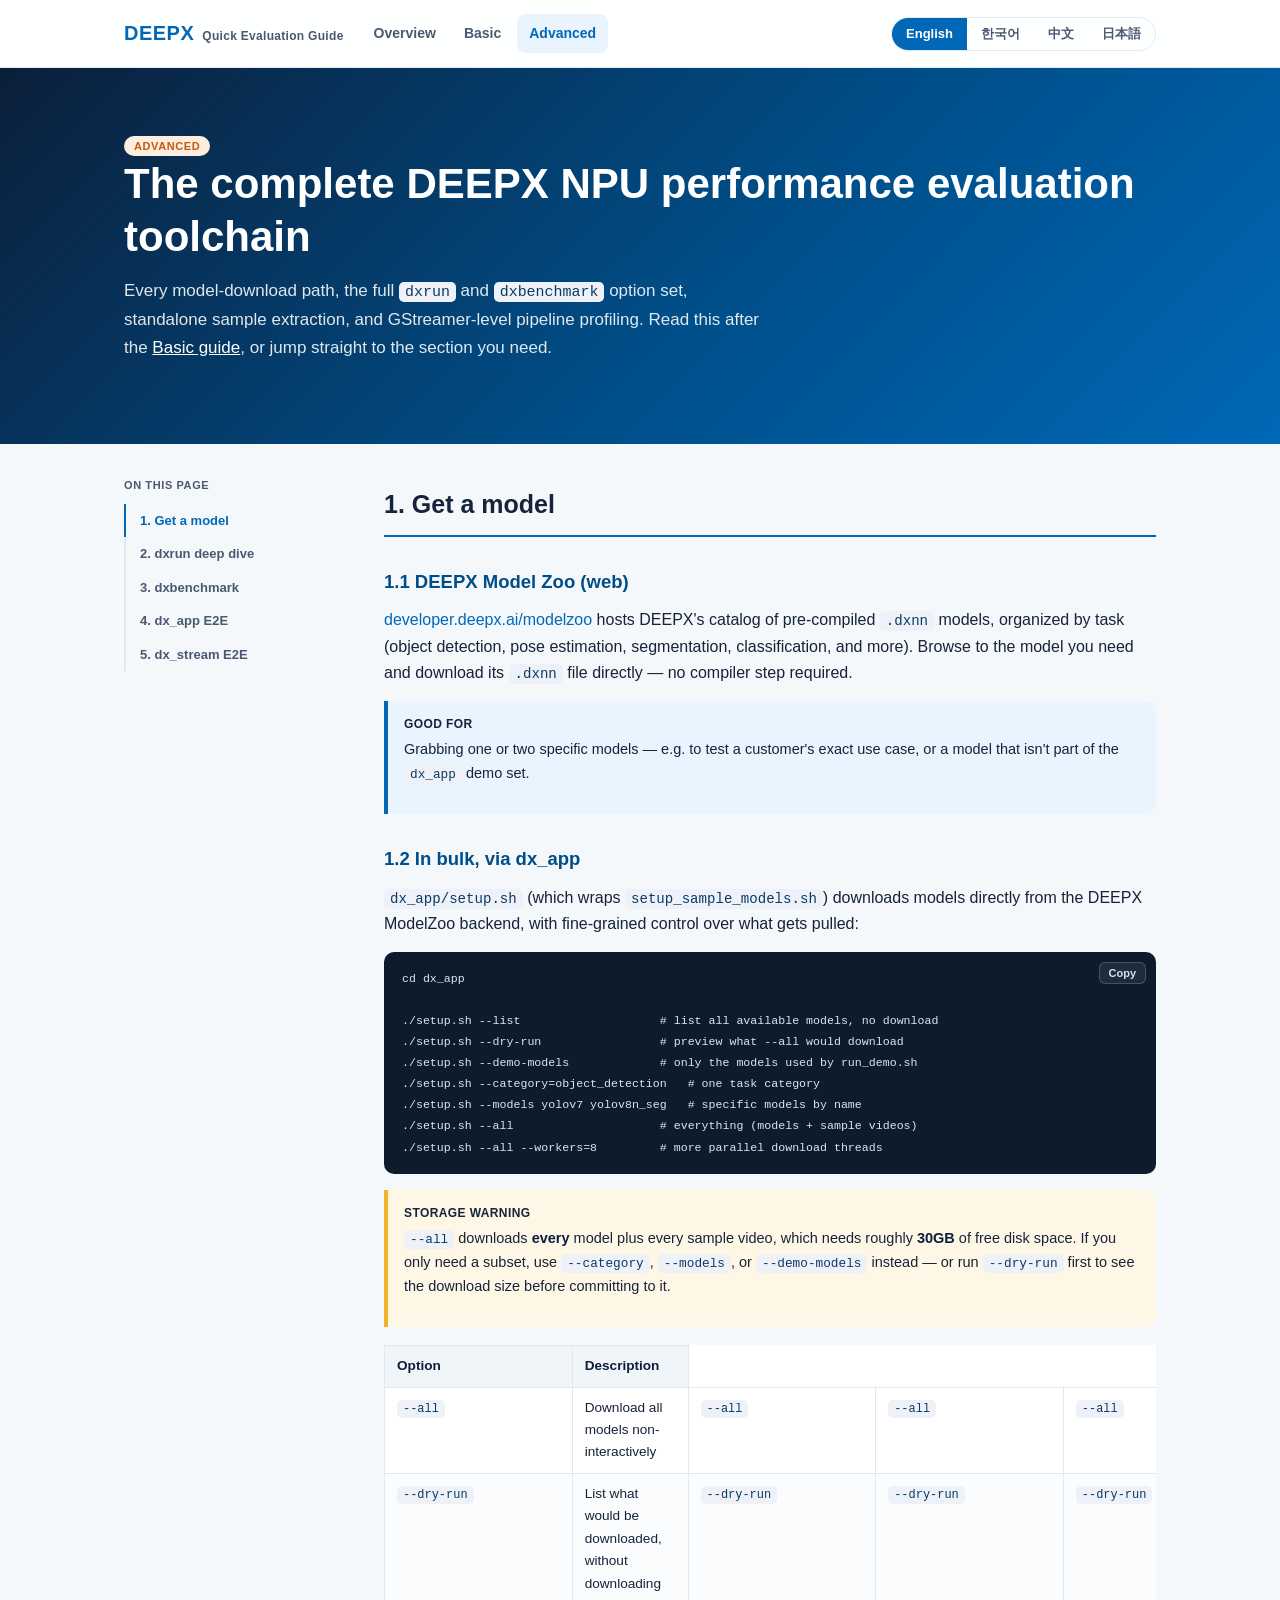
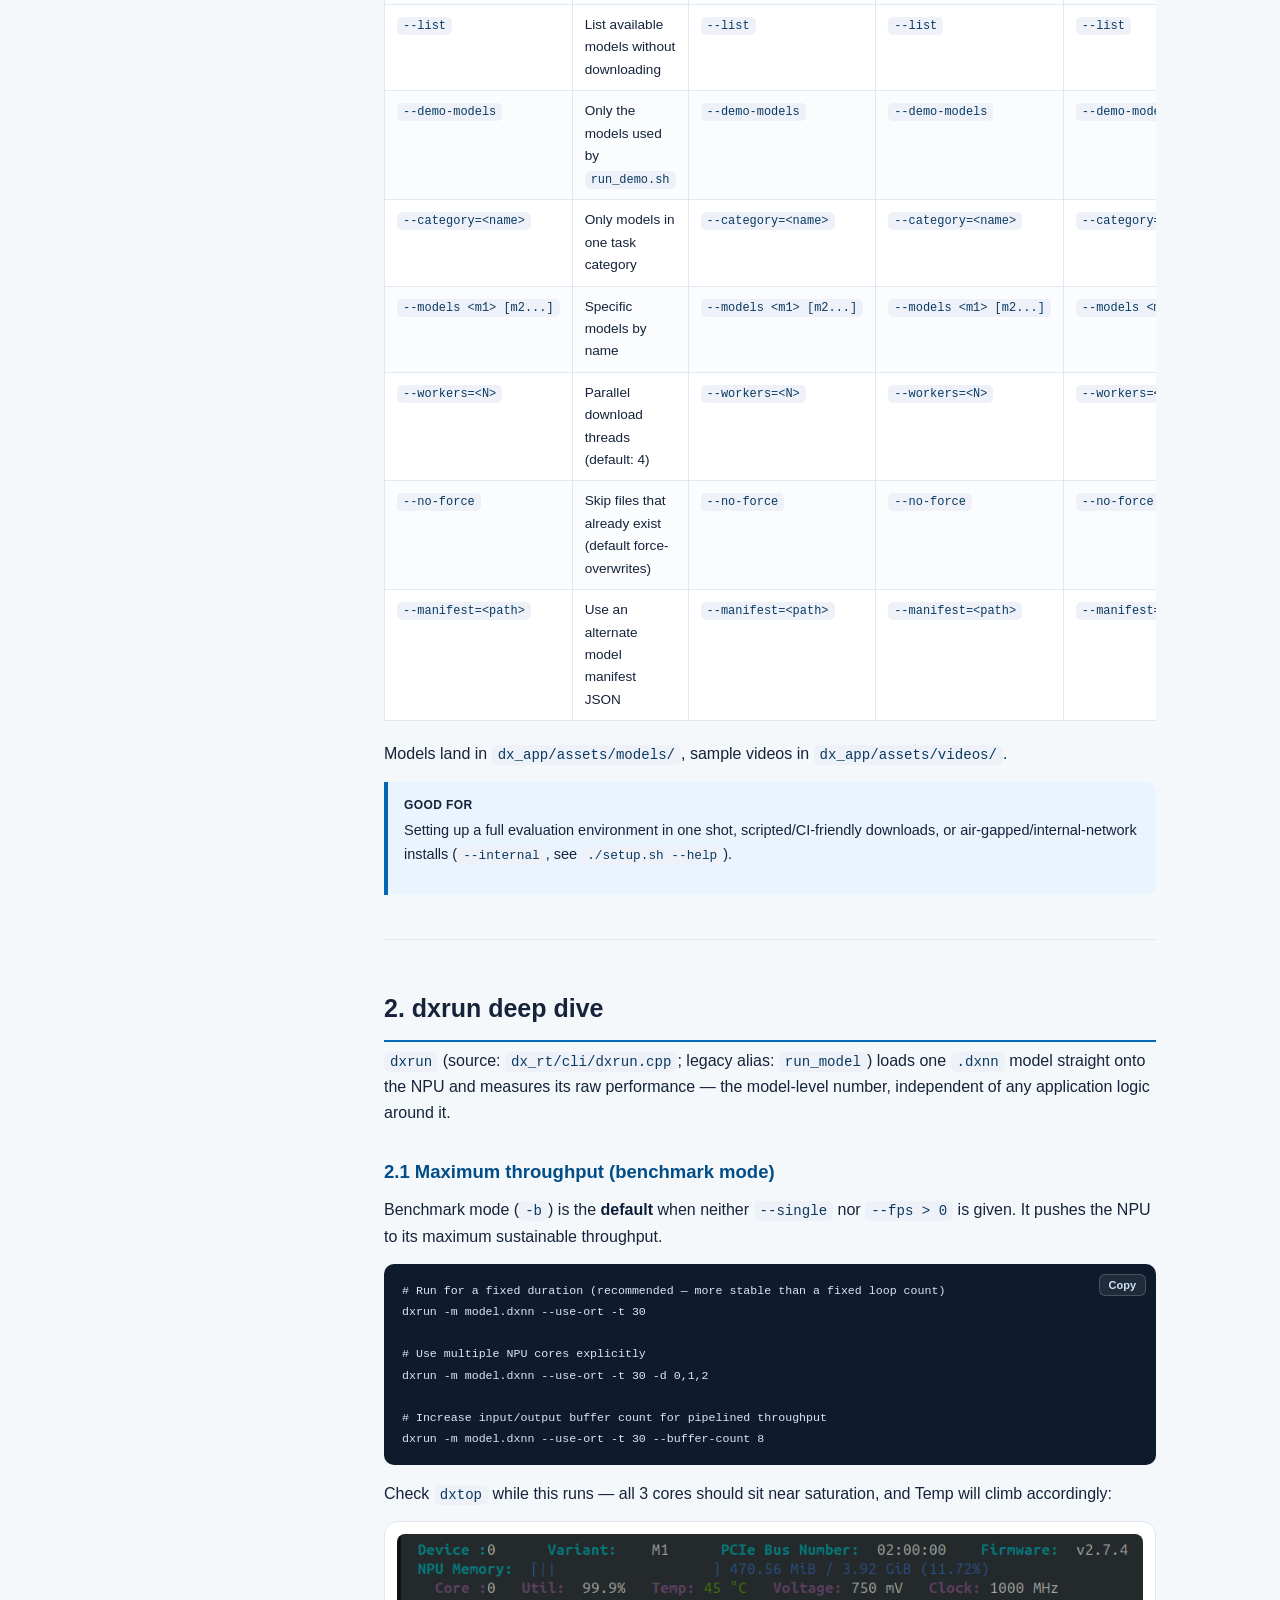
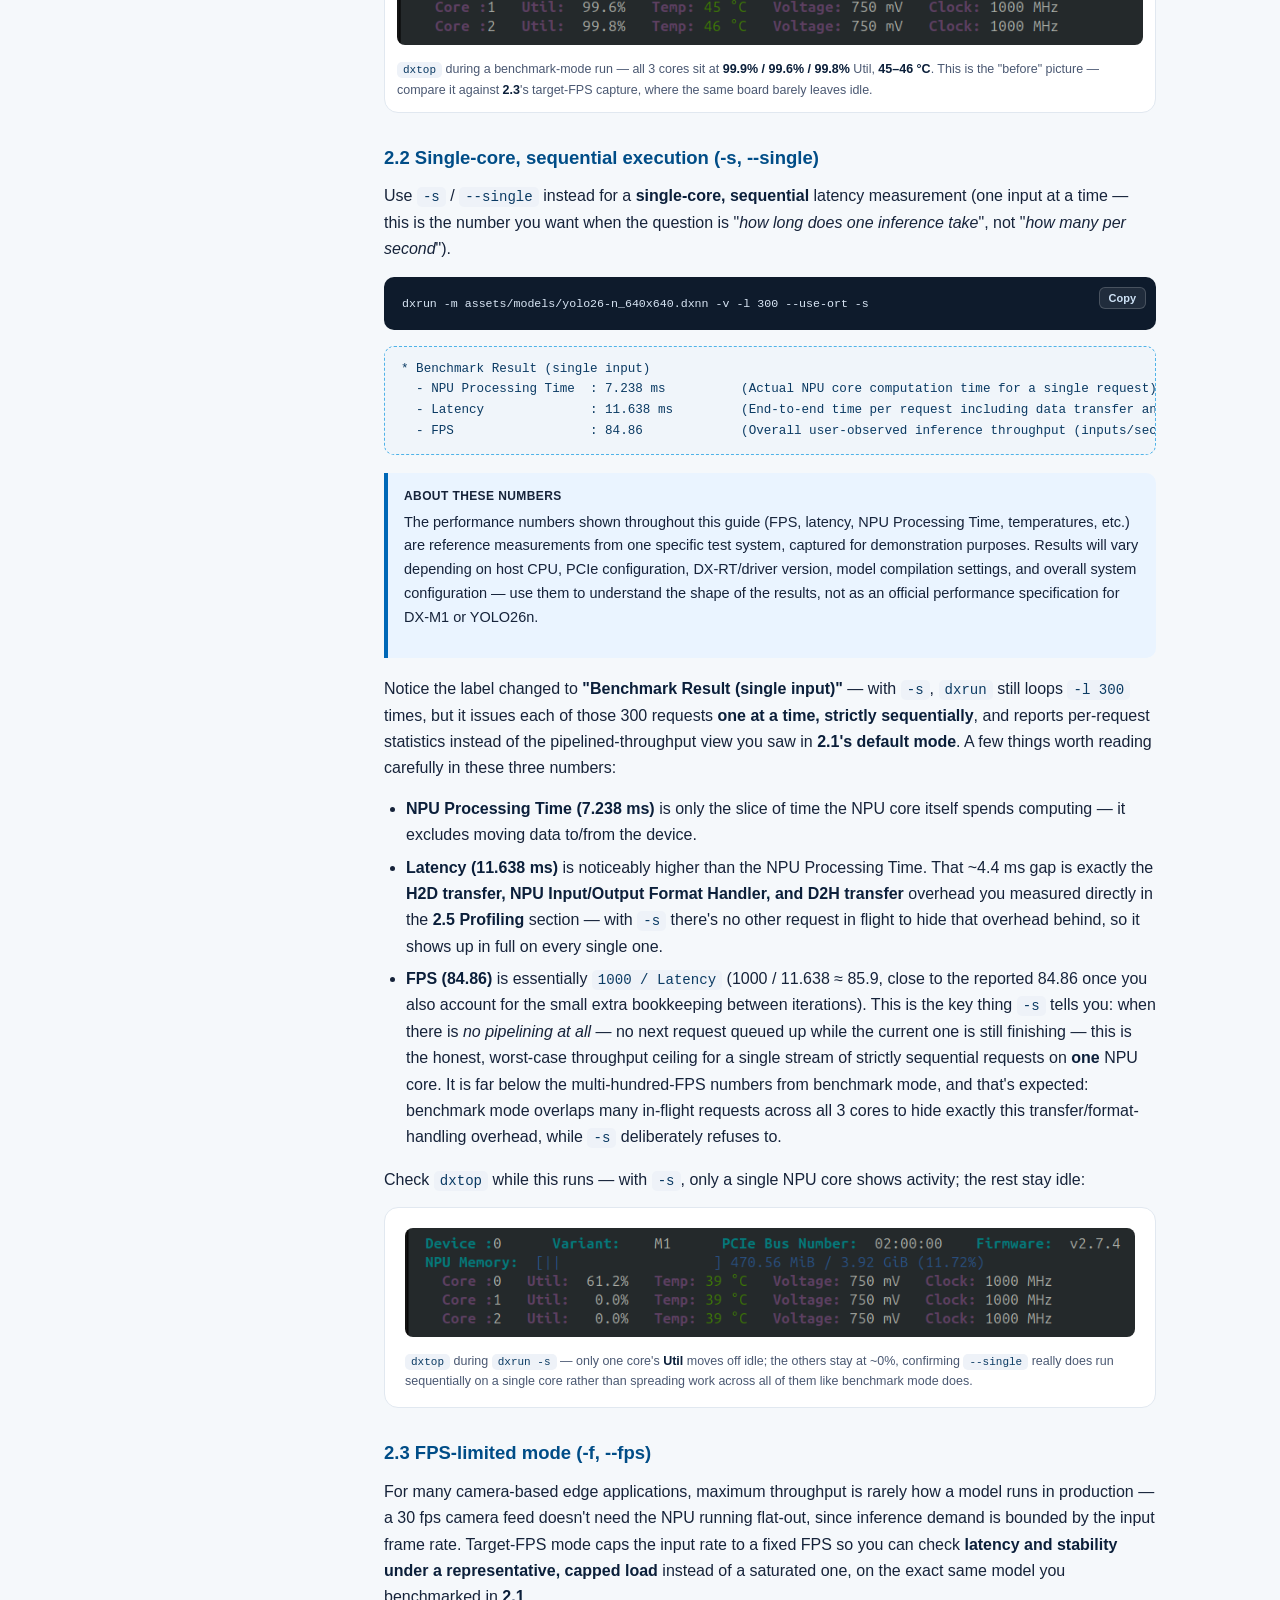
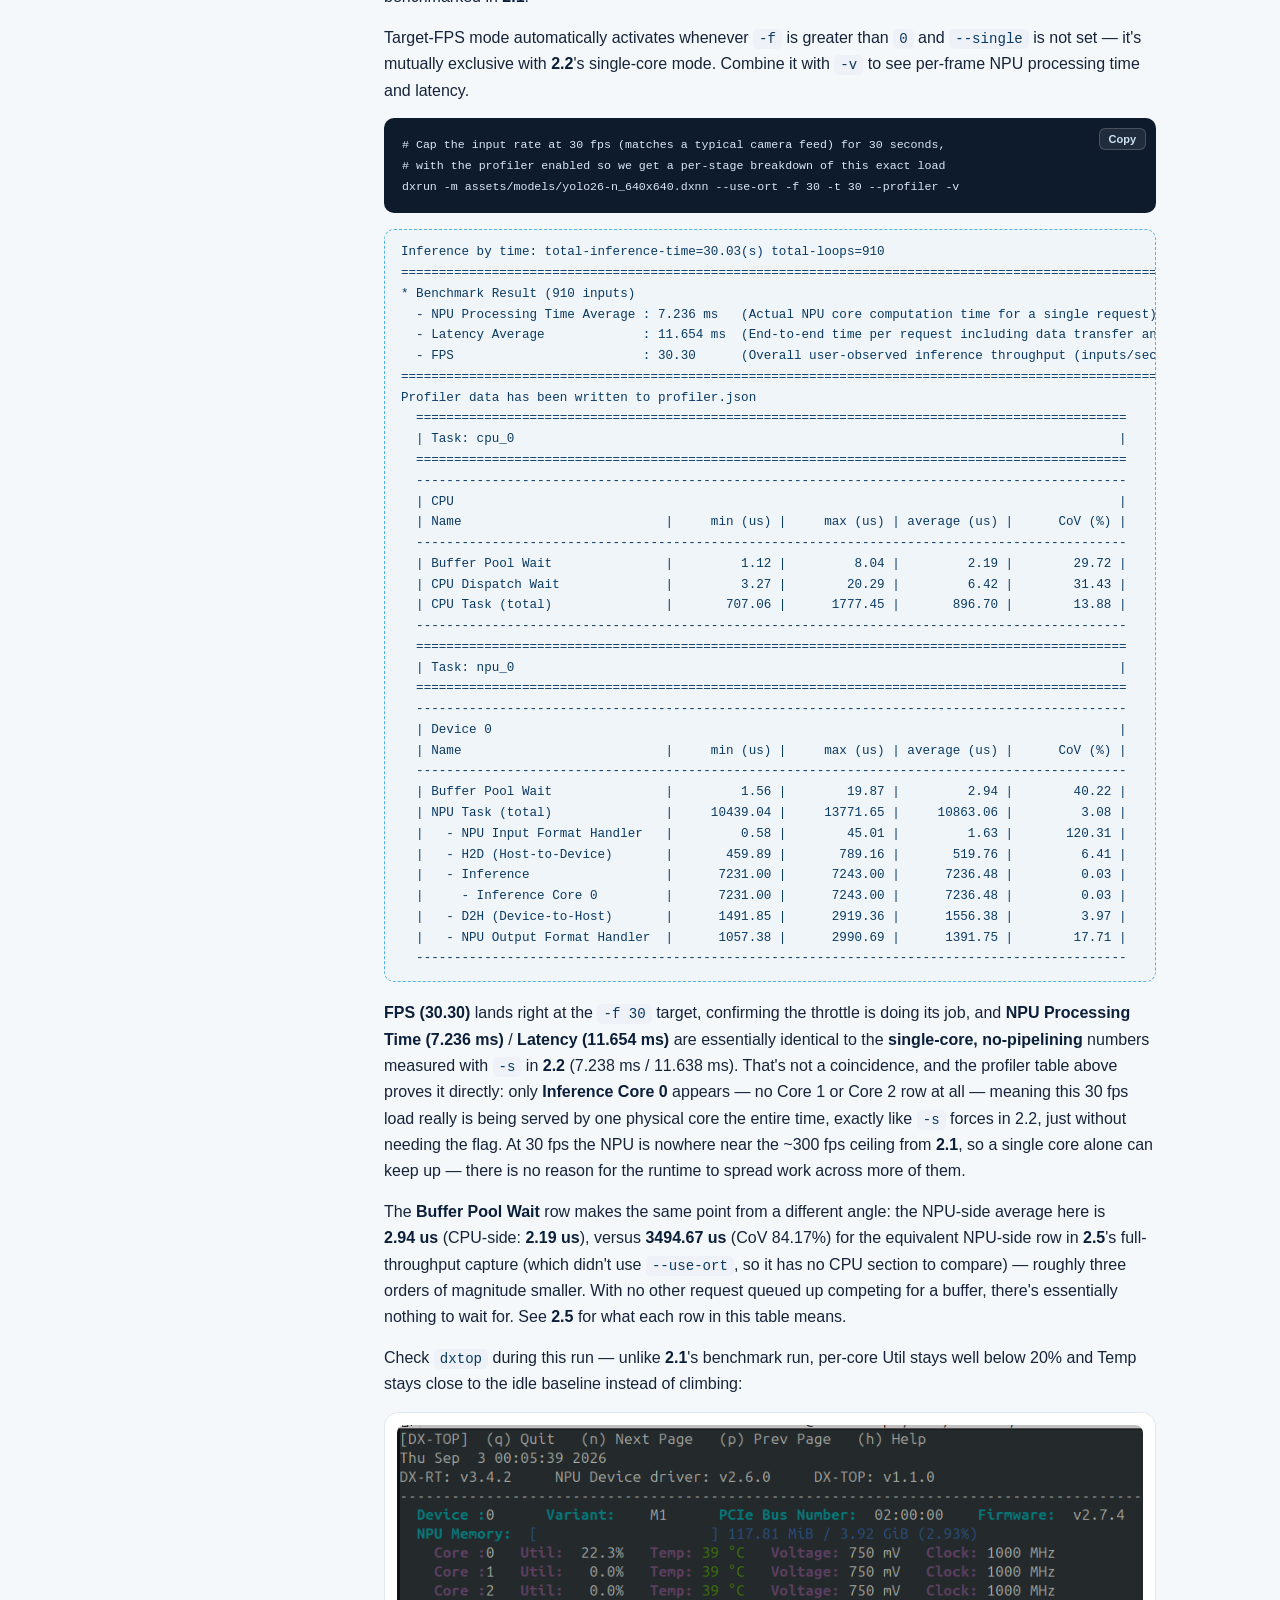
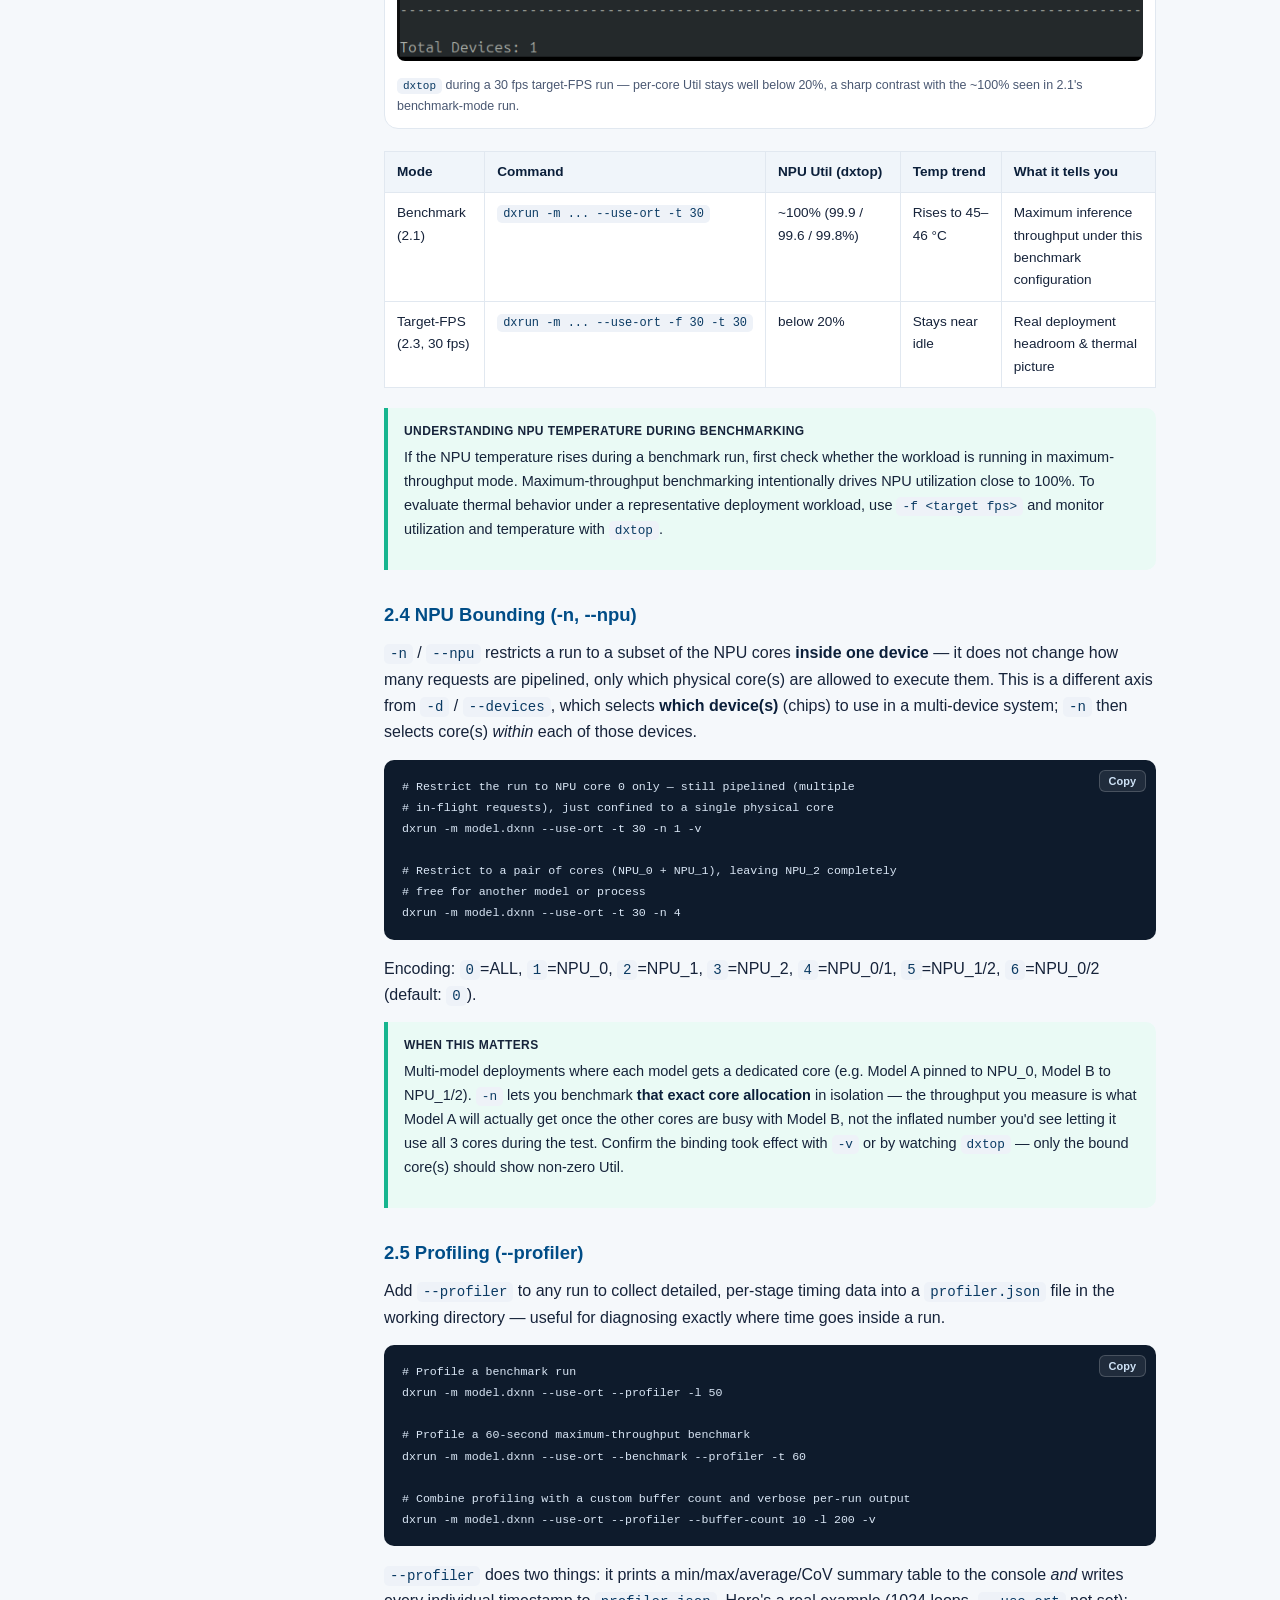
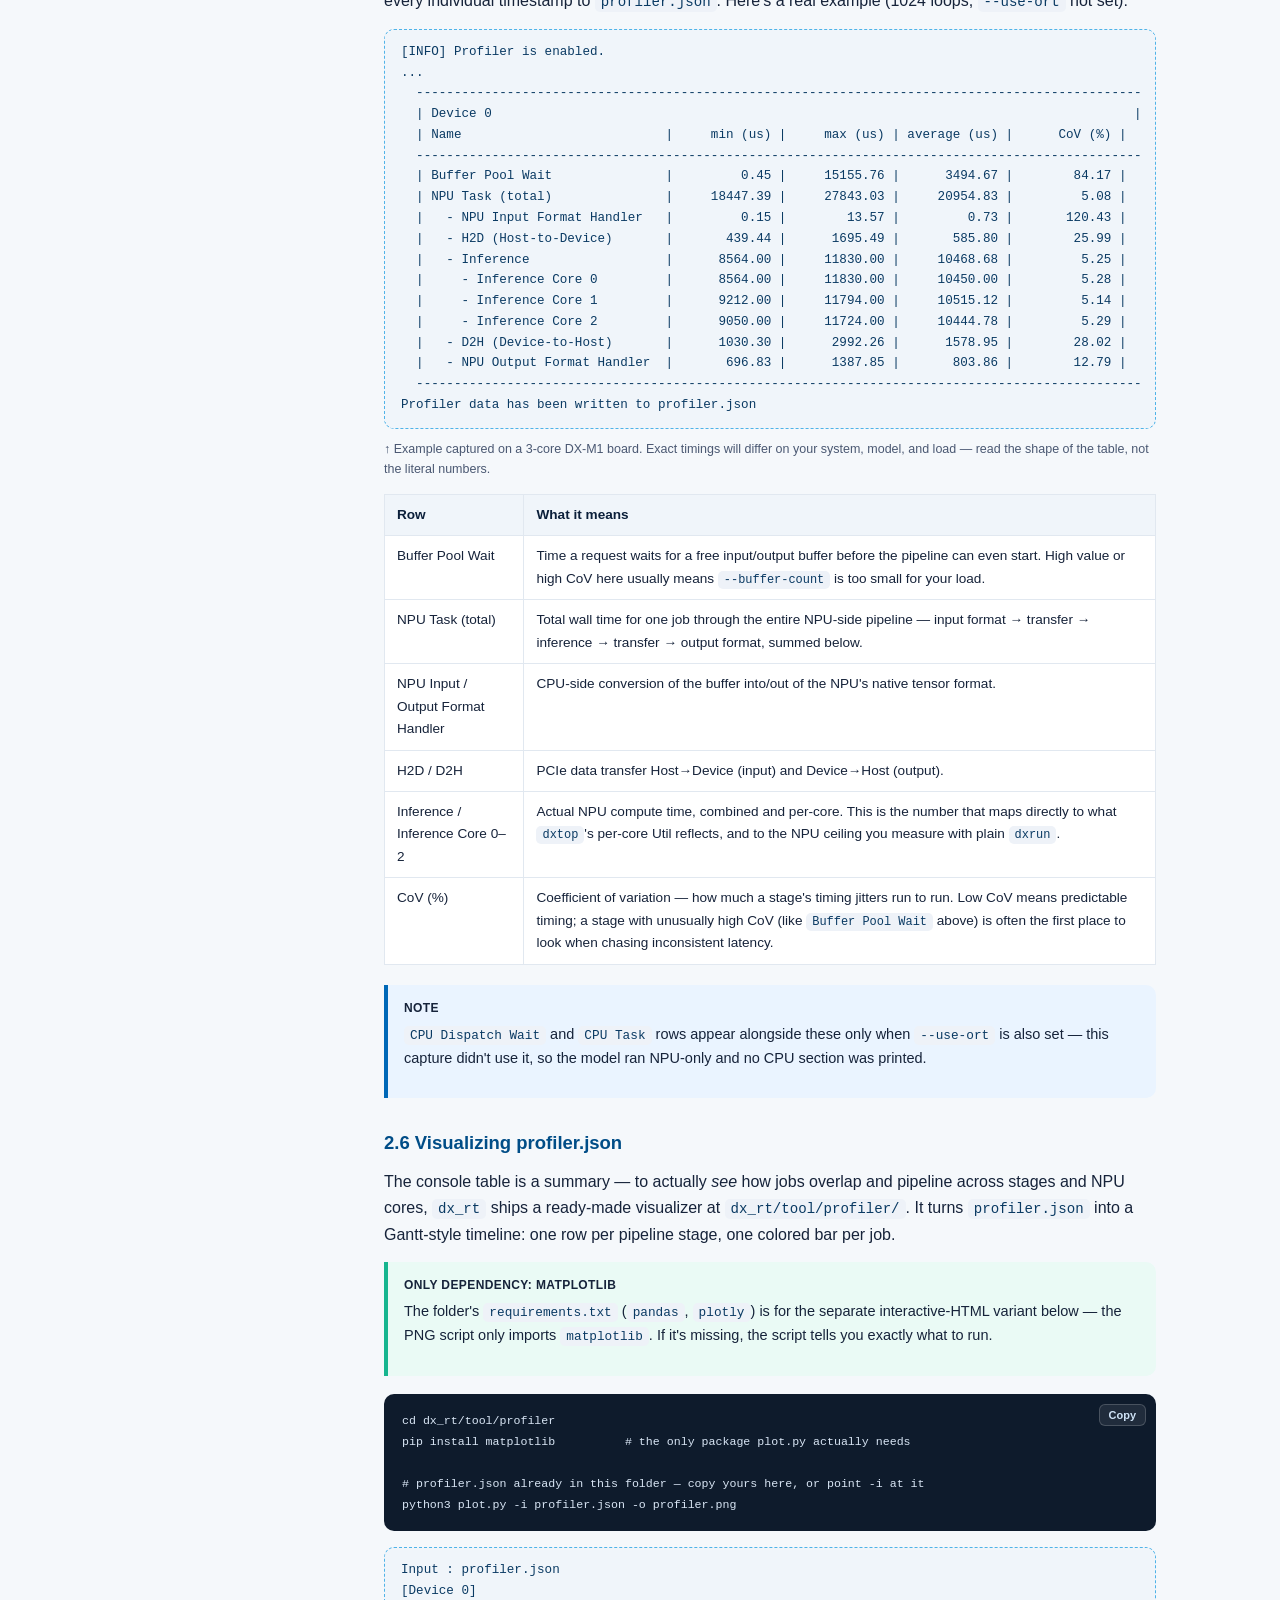
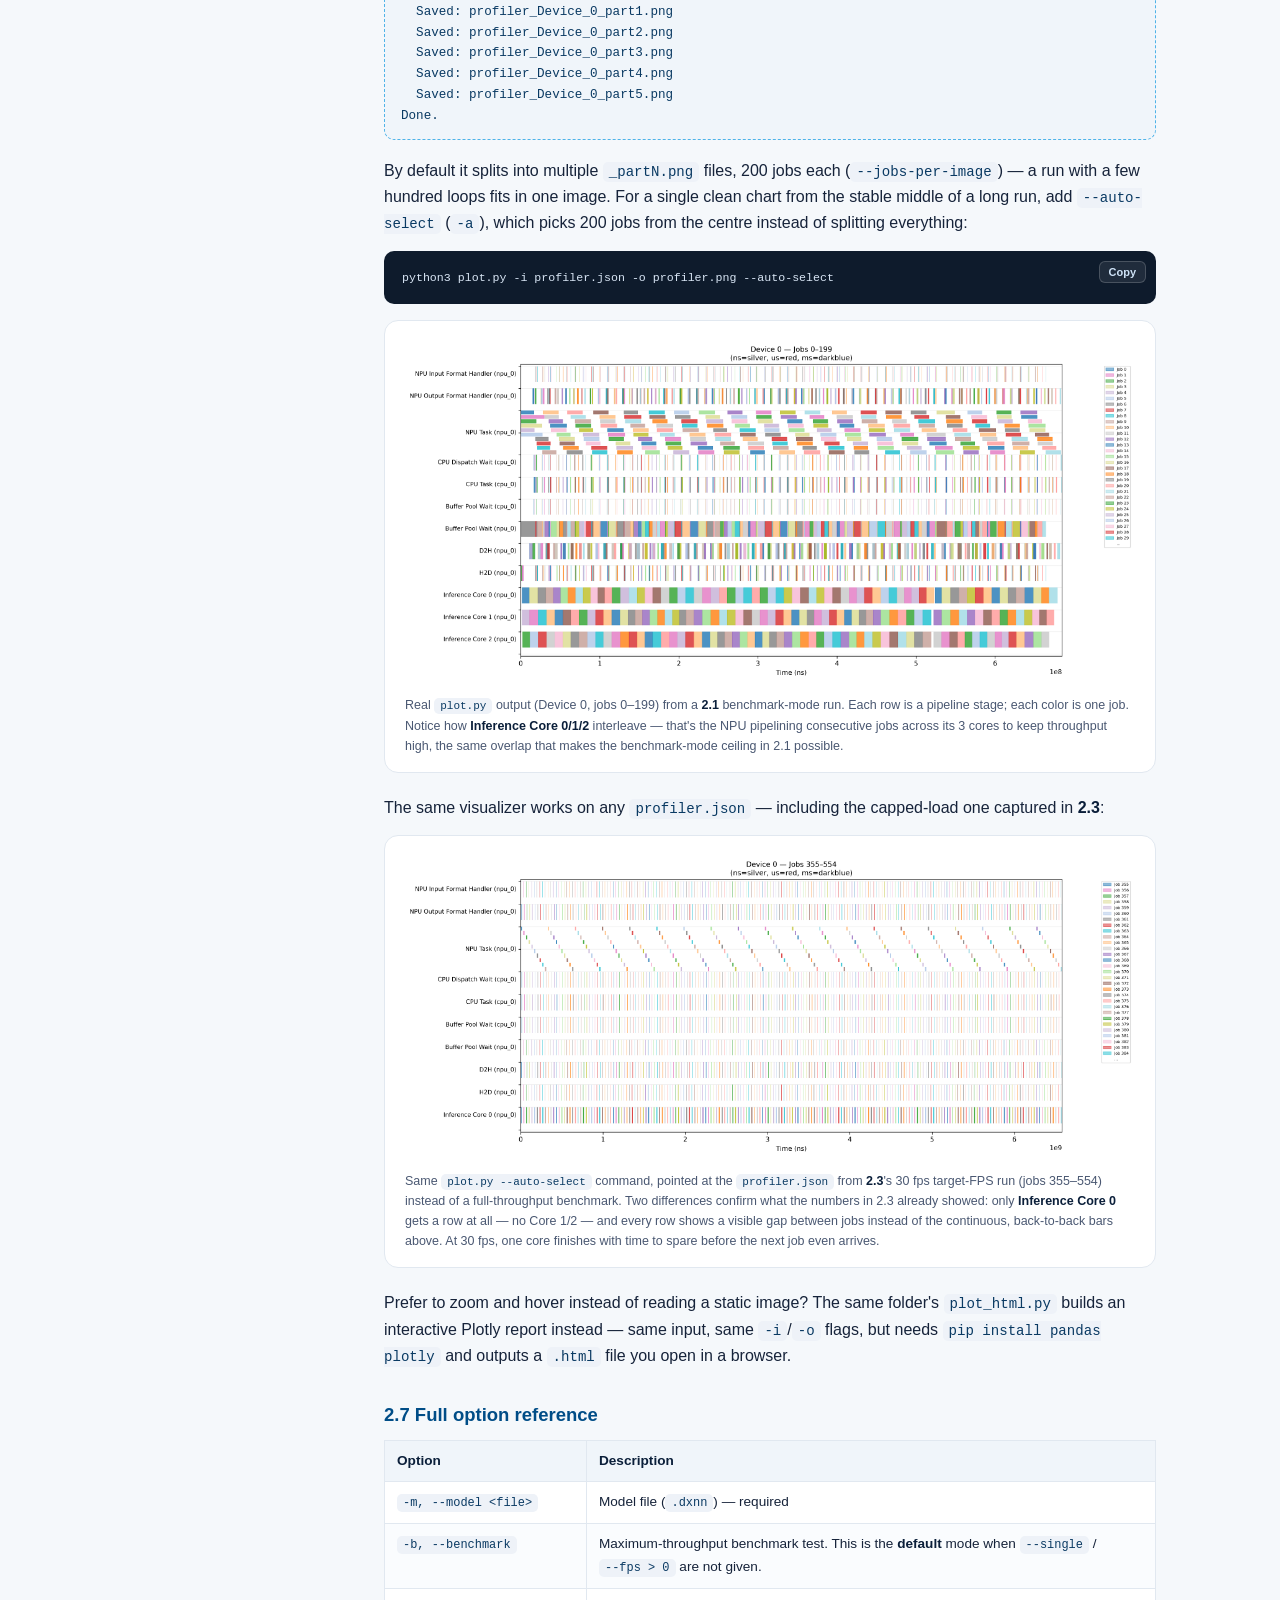
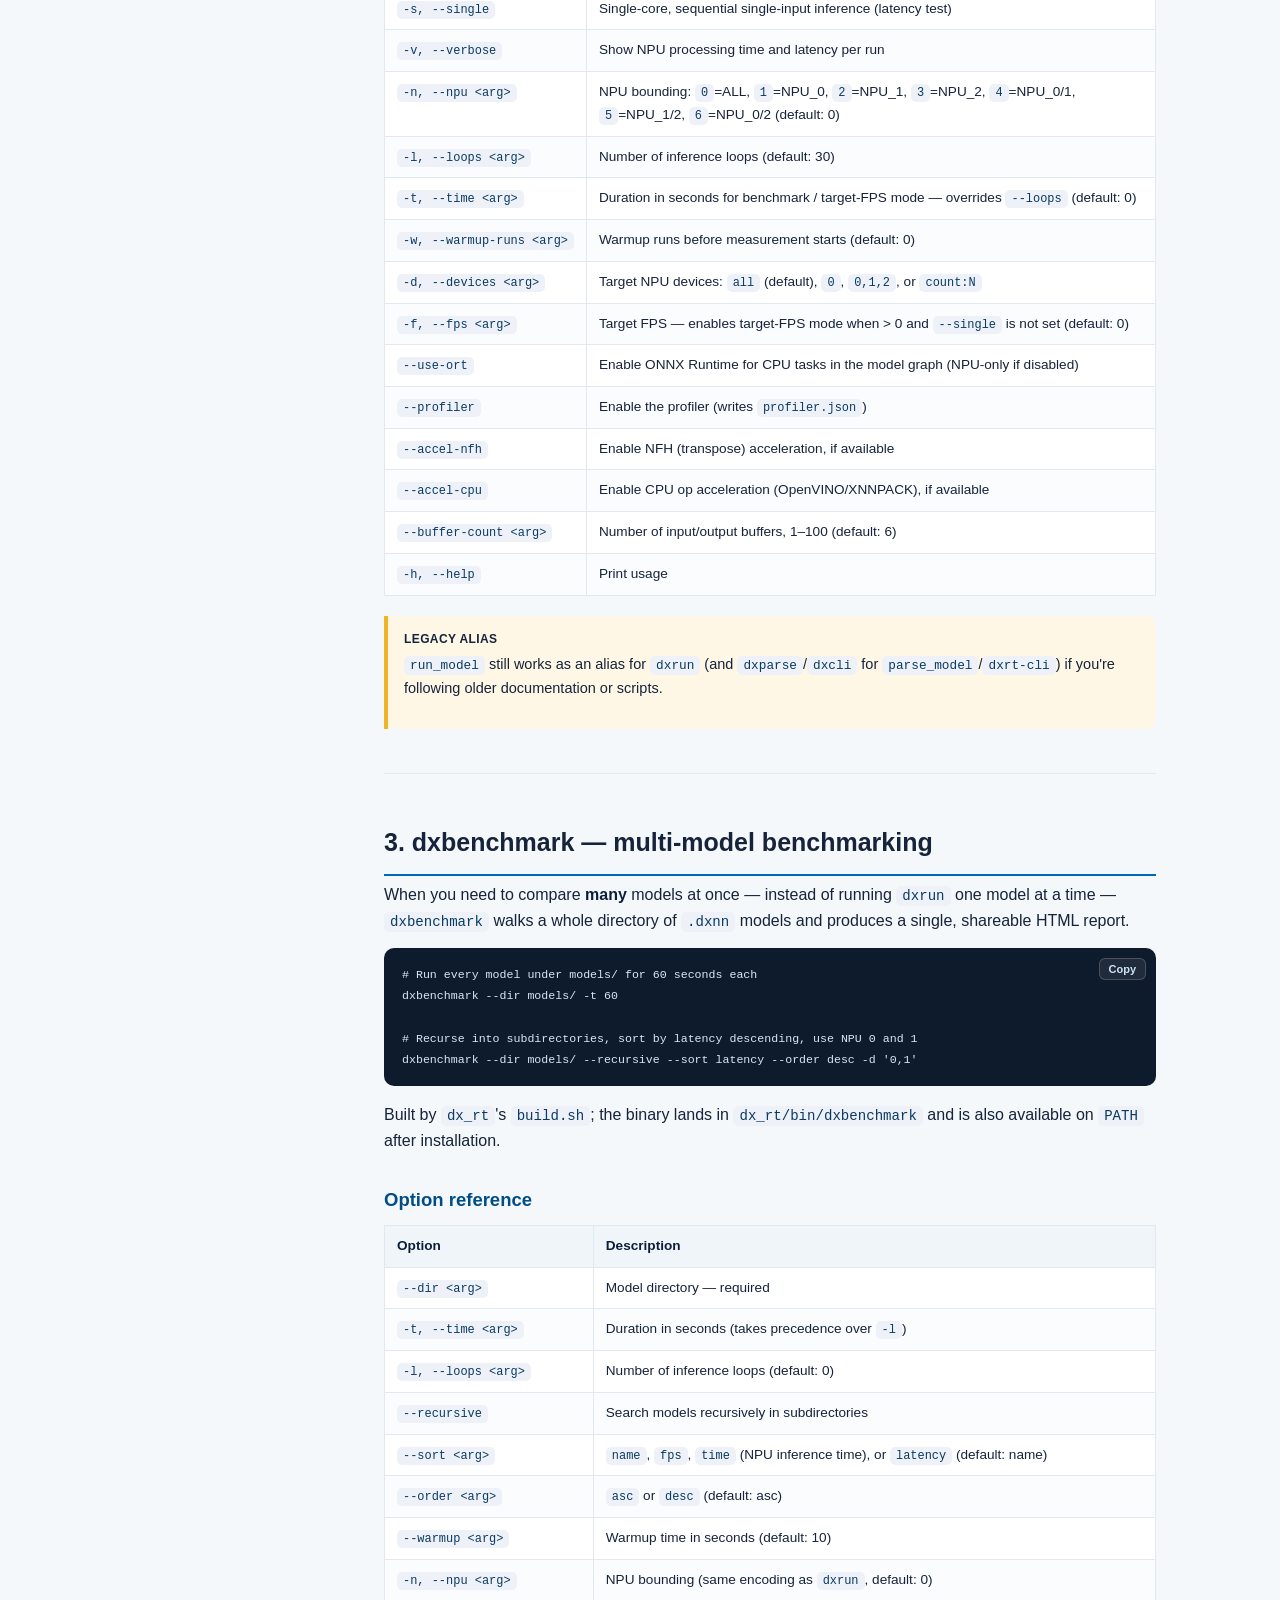
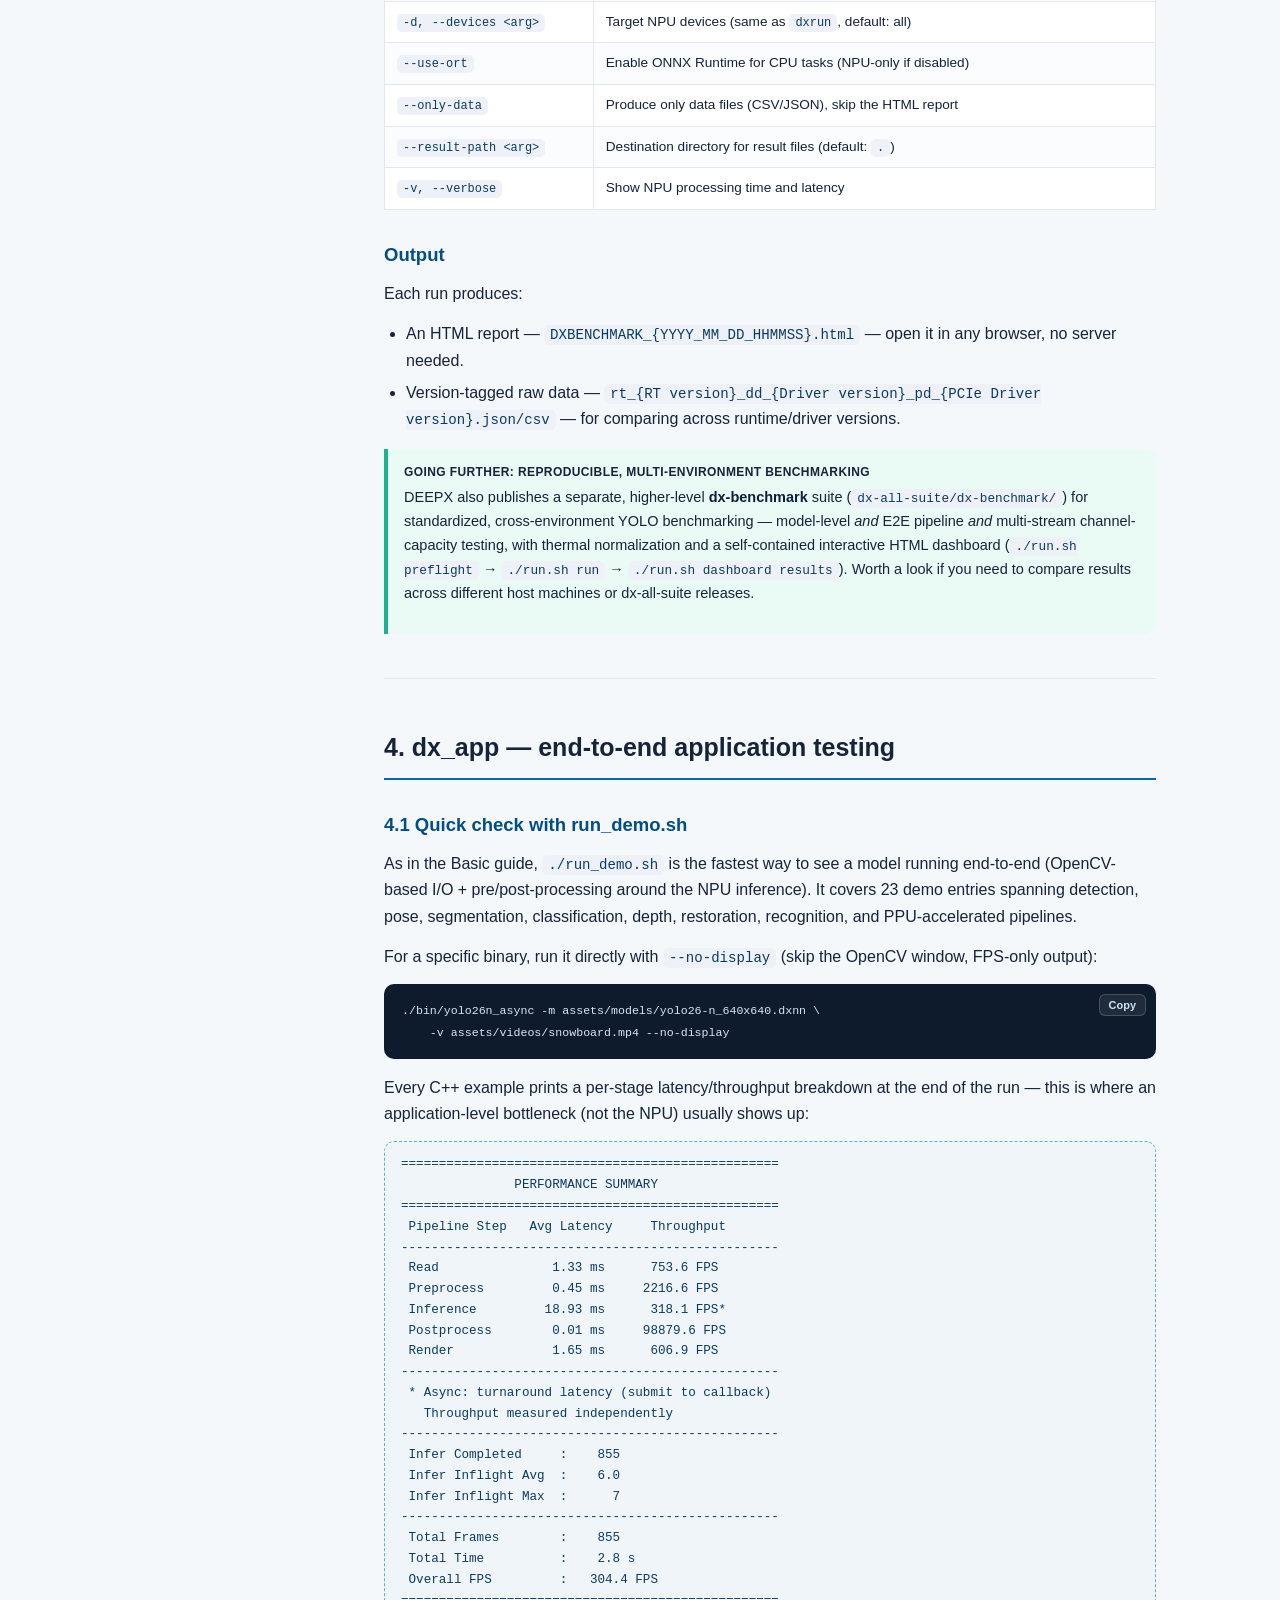
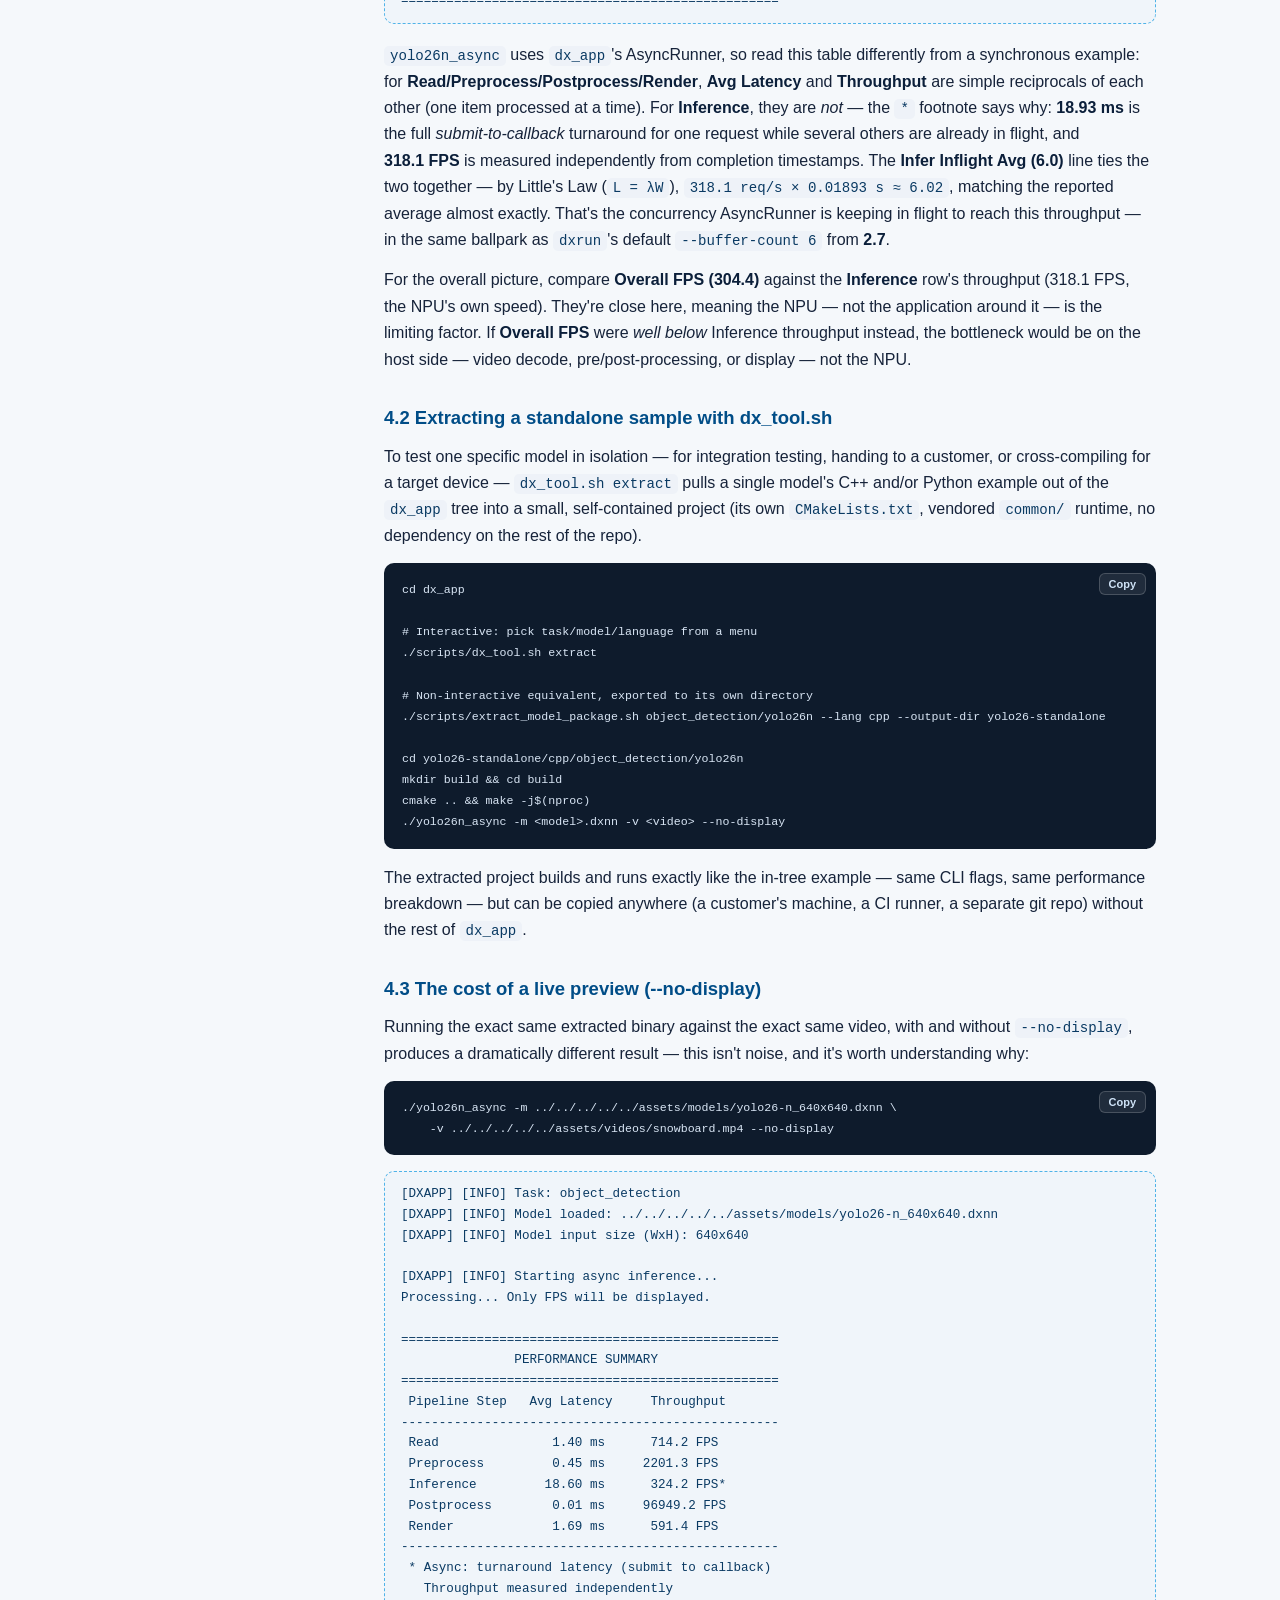
==== advanced.html @ 2853f751 "update" ====
<!DOCTYPE html>
<html lang="en" data-lang="en">
<head>
<meta charset="UTF-8">
<meta name="viewport" content="width=device-width, initial-scale=1.0">
<title>Advanced — DEEPX NPU(DX-M1) Quick Evaluation Guide</title>
<link rel="stylesheet" href="assets/style.css">
</head>
<body>

<nav class="dx-nav">
  <div class="dx-nav__inner">
    <div class="dx-logo">DEEPX <small>Quick Evaluation Guide</small></div>
    <div class="dx-nav__links">
      <a href="index.html">Overview</a>
      <a href="basic.html">Basic</a>
      <a href="advanced.html">Advanced</a>
    </div>
    <div class="dx-lang-toggle">
      <button type="button" data-lang="en">English</button>
      <button type="button" data-lang="ko">한국어</button>
      <button type="button" data-lang="zh">中文</button>
      <button type="button" data-lang="ja">日本語</button>
    </div>
  </div>
</nav>

<header class="dx-hero">
  <div class="dx-hero__inner">
    <span class="dx-tier-badge advanced" data-lang-en>Advanced</span>
    <span class="dx-tier-badge advanced" data-lang-ko>Advanced</span>
    <span class="dx-tier-badge advanced" data-lang-zh>Advanced</span>
    <span class="dx-tier-badge advanced" data-lang-ja>Advanced</span>
    <h1 data-lang-en>The complete DEEPX NPU performance evaluation toolchain</h1>
    <h1 data-lang-ko>DEEPX NPU 성능 평가 전체 툴체인</h1>
    <h1 data-lang-zh>完整的 DEEPX NPU 性能评估工具链</h1>
    <h1 data-lang-ja>DEEPX NPU 性能評価の完全なツールチェーン</h1>
    <p data-lang-en>
      Every model-download path, the full <code>dxrun</code> and
      <code>dxbenchmark</code> option set, standalone sample extraction, and
      GStreamer-level pipeline profiling. Read this after the
      <a href="basic.html" style="color:#fff;text-decoration:underline;">Basic guide</a>,
      or jump straight to the section you need.
    </p>
    <p data-lang-ko>
      모든 모델 다운로드 경로, <code>dxrun</code>과 <code>dxbenchmark</code>의 전체 옵션,
      단독 샘플 추출, GStreamer 레벨 파이프라인 프로파일링까지 다룹니다.
      <a href="basic.html" style="color:#fff;text-decoration:underline;">Basic 가이드</a>를
      먼저 읽거나, 필요한 섹션으로 바로 이동하세요.
    </p>
    <p data-lang-zh>
      涵盖所有模型下载途径、完整的 <code>dxrun</code> 与
      <code>dxbenchmark</code> 选项集、独立示例提取,以及
      GStreamer 级别的流水线性能剖析。建议先阅读
      <a href="basic.html" style="color:#fff;text-decoration:underline;">Basic 指南</a>,
      再直接跳转到您需要的章节。
    </p>
    <p data-lang-ja>
      すべてのモデルダウンロード方法、<code>dxrun</code>と
      <code>dxbenchmark</code>の全オプション、単体サンプル抽出、
      GStreamerレベルのパイプラインプロファイリングまでを網羅します。
      <a href="basic.html" style="color:#fff;text-decoration:underline;">Basicガイド</a>を先にお読みいただくか、
      必要なセクションへ直接お進みください。
    </p>
  </div>
</header>

<div class="dx-shell">
  <aside class="dx-toc">
    <h4 data-lang-en>On this page</h4>
    <h4 data-lang-ko>목차</h4>
    <h4 data-lang-zh>本页内容</h4>
    <h4 data-lang-ja>このページの内容</h4>
    <ol>
      <li><a href="#get-model" data-lang-en>1. Get a model</a><a href="#get-model" data-lang-ko>1. 모델 준비</a><a href="#get-model" data-lang-zh>1. 获取模型</a><a href="#get-model" data-lang-ja>1. モデルを準備する</a></li>
      <li><a href="#dxrun" data-lang-en>2. dxrun deep dive</a><a href="#dxrun" data-lang-ko>2. dxrun 심화</a><a href="#dxrun" data-lang-zh>2. dxrun 深入解析</a><a href="#dxrun" data-lang-ja>2. dxrun 徹底解説</a></li>
      <li><a href="#dxbenchmark" data-lang-en>3. dxbenchmark</a><a href="#dxbenchmark" data-lang-ko>3. dxbenchmark</a><a href="#dxbenchmark" data-lang-zh>3. dxbenchmark</a><a href="#dxbenchmark" data-lang-ja>3. dxbenchmark</a></li>
      <li><a href="#dx-app-e2e" data-lang-en>4. dx_app E2E</a><a href="#dx-app-e2e" data-lang-ko>4. dx_app E2E</a><a href="#dx-app-e2e" data-lang-zh>4. dx_app E2E</a><a href="#dx-app-e2e" data-lang-ja>4. dx_app E2E</a></li>
      <li><a href="#dx-stream-e2e" data-lang-en>5. dx_stream E2E</a><a href="#dx-stream-e2e" data-lang-ko>5. dx_stream E2E</a><a href="#dx-stream-e2e" data-lang-zh>5. dx_stream E2E</a><a href="#dx-stream-e2e" data-lang-ja>5. dx_stream E2E</a></li>
    </ol>
  </aside>

  <main class="dx-main">

    <h2 id="get-model" data-lang-en>1. Get a model</h2>
    <h2 data-lang-ko>1. 모델 준비</h2>
    <h2 data-lang-zh>1. 获取模型</h2>
    <h2 data-lang-ja>1. モデルを準備する</h2>

    <h3 data-lang-en>1.1 DEEPX Model Zoo (web)</h3>
    <h3 data-lang-ko>1.1 DEEPX Model Zoo (웹)</h3>
    <h3 data-lang-zh>1.1 DEEPX Model Zoo(网页)</h3>
    <h3 data-lang-ja>1.1 DEEPX Model Zoo(Web)</h3>
    <p data-lang-en>
      <a href="https://developer.deepx.ai/modelzoo/" target="_blank" rel="noopener">developer.deepx.ai/modelzoo</a>
      hosts DEEPX's catalog of pre-compiled <code>.dxnn</code> models, organized
      by task (object detection, pose estimation, segmentation, classification,
      and more). Browse to the model you need and download its <code>.dxnn</code>
      file directly — no compiler step required.
    </p>
    <p data-lang-ko>
      <a href="https://developer.deepx.ai/modelzoo/" target="_blank" rel="noopener">developer.deepx.ai/modelzoo</a>는
      태스크별(객체 검출, 포즈 추정, 세그멘테이션, 분류 등)로 정리된 DEEPX의 사전 컴파일
      <code>.dxnn</code> 모델 카탈로그를 제공합니다. 원하는 모델을 찾아 <code>.dxnn</code> 파일을
      바로 다운로드하면 되며, 별도의 컴파일 과정은 필요하지 않습니다.
    </p>
    <p data-lang-zh>
      <a href="https://developer.deepx.ai/modelzoo/" target="_blank" rel="noopener">developer.deepx.ai/modelzoo</a>
      提供了按任务分类(目标检测、姿态估计、分割、分类等)整理的 DEEPX 预编译
      <code>.dxnn</code> 模型目录。找到您需要的模型后,直接下载其 <code>.dxnn</code>
      文件即可——无需任何编译步骤。
    </p>
    <p data-lang-ja>
      <a href="https://developer.deepx.ai/modelzoo/" target="_blank" rel="noopener">developer.deepx.ai/modelzoo</a>には、
      タスク別(物体検出、姿勢推定、セグメンテーション、分類など)に整理されたDEEPXの
      プリコンパイル済み<code>.dxnn</code>モデルカタログが公開されています。必要なモデルを探して
      <code>.dxnn</code>ファイルを直接ダウンロードするだけで、コンパイル作業は一切不要です。
    </p>
    <div class="dx-callout">
      <strong class="dx-callout-title" data-lang-en>Good for</strong>
      <strong class="dx-callout-title" data-lang-ko>이럴 때 사용</strong>
      <strong class="dx-callout-title" data-lang-zh>适用场景</strong>
      <strong class="dx-callout-title" data-lang-ja>こんな場合に使う</strong>
      <p data-lang-en>Grabbing one or two specific models — e.g. to test a customer's exact use case, or a model that isn't part of the <code>dx_app</code> demo set.</p>
      <p data-lang-ko>특정 모델 한두 개만 필요할 때 — 예를 들어 고객의 실제 사용 사례에 맞는 모델이나, <code>dx_app</code> 데모 세트에 포함되지 않은 모델을 테스트할 때 적합합니다.</p>
      <p data-lang-zh>只需获取一两个特定模型时——例如需要测试客户的具体使用场景,或测试未包含在 <code>dx_app</code> 演示集合中的模型。</p>
      <p data-lang-ja>特定のモデルを1つか2つだけ取得したい場合に適しています——例えば顧客の実際のユースケースに合わせたモデルや、<code>dx_app</code>のデモセットに含まれていないモデルをテストする場合です。</p>
    </div>

    <h3 data-lang-en>1.2 In bulk, via dx_app</h3>
    <h3 data-lang-ko>1.2 dx_app을 통한 일괄 다운로드</h3>
    <h3 data-lang-zh>1.2 通过 dx_app 批量下载</h3>
    <h3 data-lang-ja>1.2 dx_app による一括ダウンロード</h3>
    <p data-lang-en>
      <code>dx_app/setup.sh</code> (which wraps <code>setup_sample_models.sh</code>)
      downloads models directly from the DEEPX ModelZoo backend, with fine-grained
      control over what gets pulled:
    </p>
    <p data-lang-ko>
      <code>dx_app/setup.sh</code>는 (내부적으로 <code>setup_sample_models.sh</code>를 호출하여)
      DEEPX ModelZoo 백엔드에서 모델을 직접 다운로드하며, 어떤 모델을 받을지 세밀하게 제어할 수 있습니다:
    </p>
    <p data-lang-zh>
      <code>dx_app/setup.sh</code>(内部封装了 <code>setup_sample_models.sh</code>)会直接从
      DEEPX ModelZoo 后端下载模型,并可以精细控制要下载的内容:
    </p>
    <p data-lang-ja>
      <code>dx_app/setup.sh</code>は(内部で<code>setup_sample_models.sh</code>を呼び出して)
      DEEPX ModelZooバックエンドから直接モデルをダウンロードし、どのモデルを取得するかを細かく制御できます:
    </p>
    <div class="dx-code-wrap">
<pre><code>cd dx_app

./setup.sh --list                    # list all available models, no download
./setup.sh --dry-run                 # preview what --all would download
./setup.sh --demo-models             # only the models used by run_demo.sh
./setup.sh --category=object_detection   # one task category
./setup.sh --models yolov7 yolov8n_seg   # specific models by name
./setup.sh --all                     # everything (models + sample videos)
./setup.sh --all --workers=8         # more parallel download threads</code></pre>
    </div>
    <div class="dx-callout warn">
      <strong class="dx-callout-title" data-lang-en>Storage warning</strong>
      <strong class="dx-callout-title" data-lang-ko>저장 공간 주의</strong>
      <strong class="dx-callout-title" data-lang-zh>存储空间提示</strong>
      <strong class="dx-callout-title" data-lang-ja>ストレージに関する注意</strong>
      <p data-lang-en>
        <code>--all</code> downloads <strong>every</strong> model plus every
        sample video, which needs roughly <strong>30GB</strong> of free disk
        space. If you only need a subset, use <code>--category</code>,
        <code>--models</code>, or <code>--demo-models</code> instead — or run
        <code>--dry-run</code> first to see the download size before
        committing to it.
      </p>
      <p data-lang-ko>
        <code>--all</code>은 <strong>모든</strong> 모델과 모든 샘플 비디오를
        다운로드하며, 약 <strong>30GB</strong>의 여유 저장 공간이 필요합니다.
        일부만 필요하다면 <code>--category</code>, <code>--models</code>,
        <code>--demo-models</code> 옵션을 사용하거나, 먼저
        <code>--dry-run</code>으로 다운로드 용량을 확인한 뒤 진행하세요.
      </p>
      <p data-lang-zh>
        <code>--all</code> 会下载<strong>全部</strong>模型以及全部示例视频,
        大约需要 <strong>30GB</strong> 的可用磁盘空间。如果只需要其中一部分,
        请改用 <code>--category</code>、<code>--models</code> 或
        <code>--demo-models</code>——或者先运行 <code>--dry-run</code>
        查看下载大小,再决定是否继续。
      </p>
      <p data-lang-ja>
        <code>--all</code>は<strong>すべての</strong>モデルとすべてのサンプル動画を
        ダウンロードするため、およそ<strong>30GB</strong>の空きディスク容量が必要です。
        一部だけ必要な場合は、代わりに<code>--category</code>、<code>--models</code>、
        <code>--demo-models</code>を使用するか、まず<code>--dry-run</code>を実行して
        ダウンロードサイズを確認してから実行してください。
      </p>
    </div>
    <div class="dx-table-wrap">
      <table>
        <thead><tr><th data-lang-en>Option</th><th data-lang-en>Description</th><th data-lang-ko>옵션</th><th data-lang-ko>설명</th><th data-lang-zh>选项</th><th data-lang-zh>说明</th><th data-lang-ja>オプション</th><th data-lang-ja>説明</th></tr></thead>
        <tbody>
          <tr><td><code>--all</code></td><td data-lang-en>Download all models non-interactively</td><td><code>--all</code></td><td data-lang-ko>모든 모델을 비대화형으로 다운로드</td><td><code>--all</code></td><td data-lang-zh>非交互式下载全部模型</td><td><code>--all</code></td><td data-lang-ja>すべてのモデルを非対話的にダウンロード</td></tr>
          <tr><td><code>--dry-run</code></td><td data-lang-en>List what would be downloaded, without downloading</td><td><code>--dry-run</code></td><td data-lang-ko>실제 다운로드 없이 목록만 표시</td><td><code>--dry-run</code></td><td data-lang-zh>仅显示将要下载的内容,不实际下载</td><td><code>--dry-run</code></td><td data-lang-ja>実際にダウンロードせず、対象一覧のみ表示</td></tr>
          <tr><td><code>--list</code></td><td data-lang-en>List available models without downloading</td><td><code>--list</code></td><td data-lang-ko>다운로드 없이 사용 가능한 모델 목록 표시</td><td><code>--list</code></td><td data-lang-zh>不下载,仅列出可用模型</td><td><code>--list</code></td><td data-lang-ja>ダウンロードせずに利用可能なモデル一覧を表示</td></tr>
          <tr><td><code>--demo-models</code></td><td data-lang-en>Only the models used by <code>run_demo.sh</code></td><td><code>--demo-models</code></td><td data-lang-ko><code>run_demo.sh</code>에서 사용하는 모델만 다운로드</td><td><code>--demo-models</code></td><td data-lang-zh>仅下载 <code>run_demo.sh</code> 使用的模型</td><td><code>--demo-models</code></td><td data-lang-ja><code>run_demo.sh</code>で使用するモデルのみダウンロード</td></tr>
          <tr><td><code>--category=&lt;name&gt;</code></td><td data-lang-en>Only models in one task category</td><td><code>--category=&lt;name&gt;</code></td><td data-lang-ko>특정 태스크 카테고리의 모델만 다운로드</td><td><code>--category=&lt;name&gt;</code></td><td data-lang-zh>仅下载指定任务分类下的模型</td><td><code>--category=&lt;name&gt;</code></td><td data-lang-ja>特定のタスクカテゴリのモデルのみダウンロード</td></tr>
          <tr><td><code>--models &lt;m1&gt; [m2...]</code></td><td data-lang-en>Specific models by name</td><td><code>--models &lt;m1&gt; [m2...]</code></td><td data-lang-ko>이름으로 특정 모델(들)만 다운로드</td><td><code>--models &lt;m1&gt; [m2...]</code></td><td data-lang-zh>按名称下载指定模型</td><td><code>--models &lt;m1&gt; [m2...]</code></td><td data-lang-ja>名前を指定して特定のモデルをダウンロード</td></tr>
          <tr><td><code>--workers=&lt;N&gt;</code></td><td data-lang-en>Parallel download threads (default: 4)</td><td><code>--workers=&lt;N&gt;</code></td><td data-lang-ko>병렬 다운로드 스레드 수 (기본값: 4)</td><td><code>--workers=&lt;N&gt;</code></td><td data-lang-zh>并行下载线程数(默认:4)</td><td><code>--workers=&lt;N&gt;</code></td><td data-lang-ja>並列ダウンロードスレッド数(デフォルト:4)</td></tr>
          <tr><td><code>--no-force</code></td><td data-lang-en>Skip files that already exist (default force-overwrites)</td><td><code>--no-force</code></td><td data-lang-ko>이미 존재하는 파일은 건너뜀 (기본값은 강제 덮어쓰기)</td><td><code>--no-force</code></td><td data-lang-zh>跳过已存在的文件(默认行为是强制覆盖)</td><td><code>--no-force</code></td><td data-lang-ja>既に存在するファイルはスキップ(デフォルトは強制上書き)</td></tr>
          <tr><td><code>--manifest=&lt;path&gt;</code></td><td data-lang-en>Use an alternate model manifest JSON</td><td><code>--manifest=&lt;path&gt;</code></td><td data-lang-ko>대체 모델 매니페스트 JSON 사용</td><td><code>--manifest=&lt;path&gt;</code></td><td data-lang-zh>使用替代的模型清单 JSON 文件</td><td><code>--manifest=&lt;path&gt;</code></td><td data-lang-ja>代替のモデルマニフェスト JSON を使用</td></tr>
        </tbody>
      </table>
    </div>
    <p data-lang-en>Models land in <code>dx_app/assets/models/</code>, sample videos in <code>dx_app/assets/videos/</code>.</p>
    <p data-lang-ko>모델은 <code>dx_app/assets/models/</code>에, 샘플 비디오는 <code>dx_app/assets/videos/</code>에 저장됩니다.</p>
    <p data-lang-zh>模型将保存到 <code>dx_app/assets/models/</code>,示例视频保存到 <code>dx_app/assets/videos/</code>。</p>
    <p data-lang-ja>モデルは<code>dx_app/assets/models/</code>に、サンプル動画は<code>dx_app/assets/videos/</code>に保存されます。</p>
    <div class="dx-callout">
      <strong class="dx-callout-title" data-lang-en>Good for</strong>
      <strong class="dx-callout-title" data-lang-ko>이럴 때 사용</strong>
      <strong class="dx-callout-title" data-lang-zh>适用场景</strong>
      <strong class="dx-callout-title" data-lang-ja>こんな場合に使う</strong>
      <p data-lang-en>Setting up a full evaluation environment in one shot, scripted/CI-friendly downloads, or air-gapped/internal-network installs (<code>--internal</code>, see <code>./setup.sh --help</code>).</p>
      <p data-lang-ko>한 번에 전체 평가 환경을 구축하거나, 스크립트/CI 친화적인 다운로드, 또는 폐쇄망/내부망 설치(<code>--internal</code>, <code>./setup.sh --help</code> 참고)가 필요할 때 적합합니다.</p>
      <p data-lang-zh>一次性搭建完整的评估环境、适合脚本化/CI 场景的下载,或用于隔离网络/内网安装(<code>--internal</code>,详见 <code>./setup.sh --help</code>)。</p>
      <p data-lang-ja>評価環境を一括で構築する場合、スクリプト/CI向けのダウンロード、またはエアギャップ/内部ネットワーク環境でのインストール(<code>--internal</code>、詳細は<code>./setup.sh --help</code>参照)に適しています。</p>
    </div>

    <hr class="dx-sep">

    <h2 id="dxrun" data-lang-en>2. dxrun deep dive</h2>
    <h2 data-lang-ko>2. dxrun 심화</h2>
    <h2 data-lang-zh>2. dxrun 深入解析</h2>
    <h2 data-lang-ja>2. dxrun 徹底解説</h2>
    <p data-lang-en>
      <code>dxrun</code> (source: <code>dx_rt/cli/dxrun.cpp</code>; legacy alias:
      <code>run_model</code>) loads one <code>.dxnn</code> model straight onto
      the NPU and measures its raw performance — the model-level number,
      independent of any application logic around it.
    </p>
    <p data-lang-ko>
      <code>dxrun</code>(소스: <code>dx_rt/cli/dxrun.cpp</code>, 레거시 별칭:
      <code>run_model</code>)은 <code>.dxnn</code> 모델 하나를 NPU에 직접 로드하여
      순수 성능을 측정합니다 — 주변 애플리케이션 로직과 무관한 모델 레벨 수치입니다.
    </p>
    <p data-lang-zh>
      <code>dxrun</code>(源码位于 <code>dx_rt/cli/dxrun.cpp</code>;旧版别名:
      <code>run_model</code>)会将一个 <code>.dxnn</code> 模型直接加载到 NPU 上并
      测量其原始性能——这是与周围任何应用逻辑无关的模型级数值。
    </p>
    <p data-lang-ja>
      <code>dxrun</code>(ソース:<code>dx_rt/cli/dxrun.cpp</code>、レガシーエイリアス:
      <code>run_model</code>)は1つの<code>.dxnn</code>モデルをNPUに直接ロードし、
      その素の性能を測定します——周囲のアプリケーションロジックに左右されない、モデルレベルの数値です。
    </p>

    <h3 data-lang-en>2.1 Maximum throughput (benchmark mode)</h3>
    <h3 data-lang-ko>2.1 최대 처리량 확인 (benchmark 모드)</h3>
    <h3 data-lang-zh>2.1 最大吞吐量(benchmark 模式)</h3>
    <h3 data-lang-ja>2.1 最大スループットの確認(benchmark モード)</h3>
    <p data-lang-en>
      Benchmark mode (<code>-b</code>) is the <strong>default</strong> when
      neither <code>--single</code> nor <code>--fps &gt; 0</code> is given. It
      pushes the NPU to its maximum sustainable throughput.
    </p>
    <p data-lang-ko>
      benchmark 모드(<code>-b</code>)는 <code>--single</code>이나 <code>--fps &gt; 0</code>이
      지정되지 않았을 때의 <strong>기본값</strong>입니다. NPU를 최대로 유지 가능한 처리량까지 밀어붙입니다.
    </p>
    <p data-lang-zh>
      当既未指定 <code>--single</code> 也未指定 <code>--fps &gt; 0</code> 时,benchmark
      模式(<code>-b</code>)是<strong>默认</strong>模式。它会将 NPU 推到其可持续的最大吞吐量。
    </p>
    <p data-lang-ja>
      <code>--single</code>も<code>--fps &gt; 0</code>も指定されていない場合、benchmark
      モード(<code>-b</code>)が<strong>デフォルト</strong>になります。NPUを持続可能な最大スループットまで押し上げます。
    </p>
    <div class="dx-code-wrap">
<pre><code># Run for a fixed duration (recommended — more stable than a fixed loop count)
dxrun -m model.dxnn --use-ort -t 30

# Use multiple NPU cores explicitly
dxrun -m model.dxnn --use-ort -t 30 -d 0,1,2

# Increase input/output buffer count for pipelined throughput
dxrun -m model.dxnn --use-ort -t 30 --buffer-count 8</code></pre>
    </div>
    <p data-lang-en>Check <code>dxtop</code> while this runs — all 3 cores should sit near saturation, and Temp will climb accordingly:</p>
    <p data-lang-ko>실행 중 <code>dxtop</code>을 확인해보세요 — 3개 코어 모두 포화 상태에 가깝게 유지되고, Temp도 그에 따라 상승합니다:</p>
    <p data-lang-zh>运行期间请查看 <code>dxtop</code>——3 个核心都应接近饱和状态,温度也会相应上升:</p>
    <p data-lang-ja>実行中は<code>dxtop</code>を確認してください——3コアすべてがほぼ飽和状態になり、温度もそれに応じて上昇します:</p>
    <figure class="dx-figure" style="padding:12px;">
      <img src="assets/dxtop_full.png" alt="dxtop live NPU dashboard during a benchmark-mode run, showing all 3 cores near 100% Util (99.9%, 99.6%, 99.8%) at 45-46°C, 750 mV, 1000 MHz" style="display:block;width:100%;border-radius:8px;">
      <figcaption>
        <span data-lang-en><code>dxtop</code> during a benchmark-mode run — all 3 cores sit at <strong>99.9% / 99.6% / 99.8%</strong> Util, <strong>45–46&nbsp;°C</strong>. This is the "before" picture — compare it against <strong>2.3</strong>'s target-FPS capture, where the same board barely leaves idle.</span>
        <span data-lang-ko><code>dxtop</code>로 본 benchmark 모드 실행 화면 — 3개 코어 모두 <strong>99.9% / 99.6% / 99.8%</strong> Util, <strong>45–46°C</strong>를 기록합니다. 이것이 "before" 그림입니다 — 같은 보드가 유휴 상태를 거의 벗어나지 않는 <strong>2.3</strong>의 target-FPS 캡처와 비교해보세요.</span>
        <span data-lang-zh><code>dxtop</code> 显示的 benchmark 模式运行画面——3 个核心的 Util 分别为 <strong>99.9% / 99.6% / 99.8%</strong>,温度为 <strong>45–46&nbsp;°C</strong>。这是"之前"的画面——可以与 <strong>2.3</strong> 节中同一块板卡在 target-FPS 下几乎保持空闲的截图对比。</span>
        <span data-lang-ja><code>dxtop</code>で見たbenchmarkモード実行時の画面——3コアすべてが<strong>99.9% / 99.6% / 99.8%</strong> Util、<strong>45–46&nbsp;°C</strong>を記録しています。これが「before」の状態です——同じボードがほぼアイドル状態を維持する<strong>2.3</strong>節のtarget-FPSキャプチャと比較してみてください。</span>
      </figcaption>
    </figure>

    <h3 data-lang-en>2.2 Single-core, sequential execution (-s, --single)</h3>
    <h3 data-lang-ko>2.2 단일 코어, 순차 실행 (-s, --single)</h3>
    <h3 data-lang-zh>2.2 单核、顺序执行 (-s, --single)</h3>
    <h3 data-lang-ja>2.2 シングルコア・逐次実行 (-s, --single)</h3>
    <p data-lang-en>
      Use <code>-s</code> / <code>--single</code> instead for a
      <strong>single-core, sequential</strong> latency measurement (one input
      at a time — this is the number you want when the question is
      "<em>how long does one inference take</em>", not "<em>how many per second</em>").
    </p>
    <p data-lang-ko>
      <strong>단일 코어, 순차 실행</strong> 지연시간을 측정하려면 <code>-s</code> / <code>--single</code>을
      사용하세요 (한 번에 하나씩 입력 — "<em>1회 추론에 걸리는 시간</em>"이 궁금할 때 사용하며,
      "<em>초당 몇 회 처리 가능한가</em>"를 묻는 것이 아닙니다).
    </p>
    <p data-lang-zh>
      如果要测量<strong>单核、顺序执行</strong>的延迟,请改用 <code>-s</code> / <code>--single</code>
      (每次只处理一个输入——当问题是"<em>一次推理需要多长时间</em>",而不是
      "<em>每秒能处理多少次</em>"时,这才是你需要的数值)。
    </p>
    <p data-lang-ja>
      <strong>シングルコア・逐次実行</strong>のレイテンシを測定したい場合は、代わりに<code>-s</code> / <code>--single</code>を
      使用してください(一度に1つの入力のみ処理——知りたいのが「<em>1回の推論にかかる時間</em>」であって
      「<em>1秒あたり何回処理できるか</em>」ではない場合に使う数値です)。
    </p>
    <div class="dx-code-wrap">
<pre><code>dxrun -m assets/models/yolo26-n_640x640.dxnn -v -l 300 --use-ort -s</code></pre>
    </div>
    <div class="dx-output">* Benchmark Result (single input)
  - NPU Processing Time  : 7.238 ms          (Actual NPU core computation time for a single request)
  - Latency              : 11.638 ms         (End-to-end time per request including data transfer and overheads)
  - FPS                  : 84.86             (Overall user-observed inference throughput (inputs/second), reflecting perceived speed)</div>
    <div class="dx-callout">
      <strong class="dx-callout-title" data-lang-en>About these numbers</strong>
      <strong class="dx-callout-title" data-lang-ko>이 수치에 대하여</strong>
      <strong class="dx-callout-title" data-lang-zh>关于这些数据</strong>
      <strong class="dx-callout-title" data-lang-ja>この数値について</strong>
      <p data-lang-en>
        The performance numbers shown throughout this guide (FPS, latency, NPU
        Processing Time, temperatures, etc.) are reference measurements from
        one specific test system, captured for demonstration purposes. Results
        will vary depending on host CPU, PCIe configuration, DX-RT/driver
        version, model compilation settings, and overall system configuration
        — use them to understand the shape of the results, not as an official
        performance specification for DX-M1 or YOLO26n.
      </p>
      <p data-lang-ko>
        이 가이드 전체에서 보이는 성능 수치(FPS, 지연시간, NPU Processing Time,
        온도 등)는 특정 하나의 테스트 시스템에서 측정한 참고용 예시입니다.
        호스트 CPU, PCIe 구성, DX-RT/드라이버 버전, 모델 컴파일 설정, 전체
        시스템 구성에 따라 결과가 달라질 수 있습니다 — 이 수치를 DX-M1이나
        YOLO26n의 공식 성능 사양으로 받아들이지 말고, 결과의 전체적인 경향을
        이해하는 용도로 참고하세요.
      </p>
      <p data-lang-zh>
        本指南中出现的所有性能数据(FPS、延迟、NPU Processing Time、温度等)
        均来自某一台特定测试系统,仅用于演示目的。实际结果会因主机 CPU、PCIe
        配置、DX-RT/驱动版本、模型编译设置以及整体系统配置而有所不同——请将
        这些数字用于理解结果的整体趋势,而不要将其视为 DX-M1 或 YOLO26n 的
        官方性能规格。
      </p>
      <p data-lang-ja>
        本ガイド全体に登場する性能数値(FPS、レイテンシ、NPU Processing Time、
        温度など)は、特定の1台のテストシステムで取得した参考測定値であり、
        デモンストレーション目的で提示しています。実際の結果は、ホスト CPU、
        PCIe 構成、DX-RT/ドライバのバージョン、モデルのコンパイル設定、システム
        構成全体によって変動します——これらの数値は結果の傾向を把握するための
        参考としてご利用いただき、DX-M1 や YOLO26n の公式な性能仕様として扱わ
        ないようにしてください。
      </p>
    </div>
    <p data-lang-en>
      Notice the label changed to <strong>"Benchmark Result (single input)"</strong>
      — with <code>-s</code>, <code>dxrun</code> still loops <code>-l 300</code>
      times, but it issues each of those 300 requests <strong>one at a time,
      strictly sequentially</strong>, and reports per-request statistics
      instead of the pipelined-throughput view you saw in <strong>2.1's
      default mode</strong>. A few things worth reading carefully in these three numbers:
    </p>
    <ul data-lang-en>
      <li><strong>NPU Processing Time (7.238&nbsp;ms)</strong> is only the
      slice of time the NPU core itself spends computing — it excludes
      moving data to/from the device.</li>
      <li><strong>Latency (11.638&nbsp;ms)</strong> is noticeably higher than
      the NPU Processing Time. That ~4.4&nbsp;ms gap is exactly the
      <strong>H2D transfer, NPU Input/Output Format Handler, and D2H
      transfer</strong> overhead you measured directly in the
      <strong>2.5 Profiling</strong> section — with <code>-s</code>
      there's no other request in flight to hide that overhead behind, so it
      shows up in full on every single one.</li>
      <li><strong>FPS (84.86)</strong> is essentially <code>1000&nbsp;/&nbsp;Latency</code>
      (1000&nbsp;/&nbsp;11.638&nbsp;≈&nbsp;85.9, close to the reported 84.86
      once you also account for the small extra bookkeeping between
      iterations). This is the key thing <code>-s</code> tells you:
      when there is <em>no pipelining at all</em> — no next request queued
      up while the current one is still finishing — this is the honest,
      worst-case throughput ceiling for a single stream of strictly
      sequential requests on <strong>one</strong> NPU core. It is far below
      the multi-hundred-FPS numbers from benchmark mode, and that's expected:
      benchmark mode overlaps many in-flight requests across all 3 cores to
      hide exactly this transfer/format-handling overhead, while <code>-s</code>
      deliberately refuses to.</li>
    </ul>
    <p data-lang-ko>
      결과 레이블이 <strong>"Benchmark Result (single input)"</strong>로 바뀐
      것에 주목하세요 — <code>-s</code>를 사용해도 <code>-l 300</code>에 따라
      여전히 300회 반복은 수행하지만, 그 300번의 요청을 <strong>한 번에
      하나씩, 철저히 순차적으로</strong> 실행하고, <strong>2.1의
      기본 모드</strong>에서 봤던 파이프라인 처리량 관점이 아니라 요청 1회당
      통계를 보고합니다. 이 세 수치에서 눈여겨볼 부분은 다음과 같습니다:
    </p>
    <ul data-lang-ko>
      <li><strong>NPU Processing Time (7.238ms)</strong>은 NPU 코어 자체가
      연산에 사용한 시간만을 의미하며, 장치로/에서 데이터를 옮기는 시간은
      포함하지 않습니다.</li>
      <li><strong>Latency (11.638ms)</strong>는 NPU Processing Time보다
      눈에 띄게 큽니다. 이 약 4.4ms의 차이는 <strong>2.5 Profiling</strong>
      섹션에서 직접 측정했던 <strong>H2D 전송, NPU Input/Output Format
      Handler, D2H 전송</strong> 오버헤드와 정확히 일치합니다 — <code>-s</code>
      모드에서는 이 오버헤드를 가려줄 다른 요청이 동시에 진행 중이지 않기
      때문에, 매 요청마다 그대로 드러납니다.</li>
      <li><strong>FPS (84.86)</strong>는 사실상 <code>1000 / Latency</code>와
      같습니다 (1000 / 11.638 ≈ 85.9로, 반복 사이의 약간의 추가 오버헤드를
      감안하면 보고된 84.86에 근접합니다). 이것이 바로 <code>-s</code>가
      알려주는 핵심입니다: <em>파이프라이닝이 전혀 없을 때</em> — 즉 현재
      요청이 끝나기 전에 다음 요청이 미리 큐에 들어가 있지 않을 때 —
      NPU 코어 <strong>1개</strong>에서 순차적인 단일 스트림 요청이 낼 수
      있는 정직한 최악의 처리량 한계가 바로 이 수치입니다. benchmark 모드의
      수백 FPS에 비하면 훨씬 낮은데, 이는 당연한 결과입니다 — benchmark
      모드는 3개 코어 전체에 걸쳐 여러 요청을 동시에 진행시켜 바로 이
      전송/포맷 처리 오버헤드를 가리는 반면, <code>-s</code>는 의도적으로
      그렇게 하지 않기 때문입니다.</li>
    </ul>
    <p data-lang-zh>
      请注意标签变成了 <strong>"Benchmark Result (single input)"</strong>——使用
      <code>-s</code> 时,<code>dxrun</code> 仍然会按照 <code>-l 300</code>
      循环 300 次,但会把这 300 次请求逐一<strong>严格按顺序、一次一个</strong>
      地发出,并报告每次请求的统计数据,而不是像 <strong>2.1 的默认模式</strong>
      那样呈现流水线吞吐量视图。这三个数值中有几点值得仔细解读:
    </p>
    <ul data-lang-zh>
      <li><strong>NPU Processing Time(7.238&nbsp;ms)</strong>仅表示 NPU 核心本身用于计算的那部分时间——不包括数据在设备间传输的时间。</li>
      <li><strong>Latency(11.638&nbsp;ms)</strong>明显高于 NPU Processing Time。这约 4.4&nbsp;ms 的差距正是您在<strong>2.5 Profiling</strong>一节中直接测得的<strong>H2D 传输、NPU Input/Output Format Handler、D2H 传输</strong>开销——在 <code>-s</code> 模式下没有其他并发请求可以掩盖这部分开销,因此每一次请求都会完整地暴露出来。</li>
      <li><strong>FPS(84.86)</strong>本质上就是 <code>1000&nbsp;/&nbsp;Latency</code>(1000&nbsp;/&nbsp;11.638&nbsp;≈&nbsp;85.9,再算上迭代之间的少量额外开销后,就接近报告的 84.86)。这正是 <code>-s</code> 要告诉你的关键信息:当<em>完全没有流水线化</em>——即当前请求尚未完成时不会有下一个请求排队——这就是<strong>单个</strong> NPU 核心上严格顺序单流请求的、诚实的最坏情况吞吐量上限。它远低于 benchmark 模式下几百 FPS 的数字,这也是预期之中的:benchmark 模式会在全部 3 个核心上重叠多个在途请求,从而掩盖这部分传输/格式处理开销,而 <code>-s</code> 则刻意不这样做。</li>
    </ul>
    <p data-lang-ja>
      ラベルが<strong>「Benchmark Result (single input)」</strong>に変わっていることに注目してください——<code>-s</code>を使っても<code>dxrun</code>は<code>-l 300</code>の指定どおり300回ループしますが、その300回のリクエストを<strong>1つずつ、厳密に逐次的に</strong>発行し、<strong>2.1のデフォルトモード</strong>で見たパイプライン化されたスループットの視点ではなく、リクエストごとの統計を報告します。この3つの数値には、注意深く読むべき点がいくつかあります:
    </p>
    <ul data-lang-ja>
      <li><strong>NPU Processing Time(7.238&nbsp;ms)</strong>は、NPUコア自体が計算に費やした時間のみを表します——デバイスとの間でのデータ転送時間は含まれません。</li>
      <li><strong>Latency(11.638&nbsp;ms)</strong>はNPU Processing Timeより明らかに高くなっています。この約4.4&nbsp;msのギャップは、まさに<strong>2.5 Profiling</strong>節で直接測定した<strong>H2D転送、NPU Input/Output Format Handler、D2H転送</strong>のオーバーヘッドです——<code>-s</code>ではこのオーバーヘッドを隠してくれる他の並行リクエストが存在しないため、毎回のリクエストでそのまま表面化します。</li>
      <li><strong>FPS(84.86)</strong>は本質的に<code>1000&nbsp;/&nbsp;Latency</code>です(1000&nbsp;/&nbsp;11.638&nbsp;≈&nbsp;85.9で、反復間の若干の追加処理を考慮すれば報告値の84.86に近づきます)。これこそ<code>-s</code>が教えてくれる重要な点です:<em>パイプライン化が一切ない</em>状態——現在のリクエストが完了する前に次のリクエストがキューに入っていない状態——では、これが<strong>1つ</strong>のNPUコア上で厳密に逐次実行される単一ストリームの、正直な最悪ケースのスループット上限です。これはbenchmarkモードの数百FPSという数字よりはるかに低く、それは想定通りです。benchmarkモードは3コアすべてにまたがって多数の実行中リクエストを重ね合わせることで、まさにこの転送/フォーマット処理オーバーヘッドを隠しますが、<code>-s</code>は意図的にそれをしません。</li>
    </ul>
    <p data-lang-en>Check <code>dxtop</code> while this runs — with <code>-s</code>, only a single NPU core shows activity; the rest stay idle:</p>
    <p data-lang-ko>실행 중 <code>dxtop</code>을 확인해보세요 — <code>-s</code>를 사용하면 NPU 코어 하나에서만 활동이 나타나고 나머지는 유휴 상태를 유지합니다:</p>
    <p data-lang-zh>运行期间请查看 <code>dxtop</code>——使用 <code>-s</code> 时,只有一个 NPU 核心会显示活动,其余核心保持空闲:</p>
    <p data-lang-ja>実行中は<code>dxtop</code>を確認してください——<code>-s</code>を使うと1つのNPUコアだけが活動を示し、残りはアイドル状態のままです:</p>
    <figure class="dx-figure">
      <img src="assets/dxtop_single.png" alt="dxtop during dxrun -s single-core mode, showing only one NPU core with non-zero Util while the other cores remain idle at 0%" style="display:block;width:100%;border-radius:8px;">
      <figcaption>
        <span data-lang-en><code>dxtop</code> during <code>dxrun -s</code> — only one core's <strong>Util</strong> moves off idle; the others stay at ~0%, confirming <code>--single</code> really does run sequentially on a single core rather than spreading work across all of them like benchmark mode does.</span>
        <span data-lang-ko><code>dxrun -s</code> 실행 중 <code>dxtop</code> 화면 — 코어 하나의 <strong>Util</strong>만 유휴 상태를 벗어나고 나머지는 ~0%를 유지합니다. benchmark 모드처럼 전체 코어에 작업을 분산하는 것이 아니라, <code>--single</code>이 실제로 코어 하나에서 순차적으로 실행됨을 확인할 수 있습니다.</span>
        <span data-lang-zh><code>dxrun -s</code> 运行期间的 <code>dxtop</code> 画面——只有一个核心的 <strong>Util</strong> 脱离空闲状态,其余核心保持在 ~0%,证实了 <code>--single</code> 确实只在单个核心上顺序执行,而不像 benchmark 模式那样把工作分散到所有核心上。</span>
        <span data-lang-ja><code>dxrun -s</code>実行中の<code>dxtop</code>画面——1つのコアの<strong>Util</strong>だけがアイドル状態から動き、残りは~0%のままです。これは<code>--single</code>がbenchmarkモードのように全コアへ作業を分散するのではなく、実際に単一コアで逐次実行していることを裏付けています。</span>
      </figcaption>
    </figure>

    <h3 data-lang-en>2.3 FPS-limited mode (-f, --fps)</h3>
    <h3 data-lang-ko>2.3 FPS 제한 모드 (-f, --fps)</h3>
    <h3 data-lang-zh>2.3 FPS 限制模式 (-f, --fps)</h3>
    <h3 data-lang-ja>2.3 FPS 制限モード (-f, --fps)</h3>
    <p data-lang-en>
      For many camera-based edge applications, maximum throughput is rarely
      how a model runs in production — a 30 fps camera feed doesn't need the
      NPU running flat-out, since inference demand is bounded by the input
      frame rate. Target-FPS mode caps the input rate to a fixed FPS so you
      can check <strong>latency and stability under a representative, capped
      load</strong> instead of a saturated one, on the exact same model you
      benchmarked in <strong>2.1</strong>.
    </p>
    <p data-lang-ko>
      많은 카메라 기반 엣지 애플리케이션에서는 실제 운영 환경에서 최대
      처리량으로 모델을 돌리는 경우가 드뭅니다 — 추론 수요가 입력 프레임
      속도에 의해 제한되기 때문에, 30fps 카메라 입력이라면 NPU가 최대
      속도로 동작할 필요가 없습니다. target-FPS 모드는 입력 속도를 고정된
      FPS로 제한하여, <strong>2.1</strong>에서 벤치마크한 것과 동일한 모델에
      대해 포화 상태가 아닌 <strong>대표적이고 제한된 부하에서의 지연시간과
      안정성</strong>을 확인할 수 있게 해줍니다.
    </p>
    <p data-lang-zh>
      对于许多基于摄像头的边缘应用而言,在生产环境中模型很少以最大吞吐量
      运行——由于推理需求受输入帧率限制,30fps 的摄像头输入并不需要 NPU
      全力运转。target-FPS 模式会将输入速率限制在固定的 FPS,让您可以针对
      <strong>2.1</strong> 中基准测试过的同一模型,检查<strong>在具有代表性
      且受限的负载下的延迟和稳定性</strong>,而不是饱和状态下的表现。
    </p>
    <p data-lang-ja>
      多くのカメラベースのエッジアプリケーションでは、推論需要が入力
      フレームレートによって制限されるため、本番環境でモデルが最大
      スループットで動作することはほとんどなく、30fpsのカメラ入力では
      NPUをフル稼働させる必要はありません。target-FPSモードは入力レートを
      一定のFPSに制限することで、<strong>2.1</strong>でベンチマークしたのと
      同じモデルについて、飽和状態ではなく<strong>代表的で制限された負荷下
      でのレイテンシと安定性</strong>を確認できます。
    </p>
    <p data-lang-en>
      Target-FPS mode automatically activates whenever <code>-f</code> is
      greater than <code>0</code> and <code>--single</code> is not set — it's
      mutually exclusive with <strong>2.2</strong>'s single-core mode. Combine
      it with <code>-v</code> to see per-frame NPU processing time and latency.
    </p>
    <p data-lang-ko>
      <code>-f</code>가 <code>0</code>보다 크고 <code>--single</code>이 지정되지 않으면
      target-FPS 모드가 자동으로 활성화됩니다 — <strong>2.2</strong>의 단일 코어 모드와는
      상호 배타적입니다. <code>-v</code>를 함께 사용하면 프레임별 NPU 처리 시간과
      지연시간을 확인할 수 있습니다.
    </p>
    <p data-lang-zh>
      只要 <code>-f</code> 大于 <code>0</code> 且未设置 <code>--single</code>,target-FPS
      模式就会自动启用——它与<strong>2.2</strong>的单核模式互斥。可以结合 <code>-v</code>
      查看每帧的 NPU 处理时间和延迟。
    </p>
    <p data-lang-ja>
      <code>-f</code>が<code>0</code>より大きく、かつ<code>--single</code>が設定されていない
      場合、target-FPSモードは自動的に有効になります——これは<strong>2.2</strong>の
      シングルコアモードとは排他的です。<code>-v</code>と組み合わせることで、フレームごとの
      NPU処理時間とレイテンシを確認できます。
    </p>
    <div class="dx-code-wrap">
<pre><code># Cap the input rate at 30 fps (matches a typical camera feed) for 30 seconds,
# with the profiler enabled so we get a per-stage breakdown of this exact load
dxrun -m assets/models/yolo26-n_640x640.dxnn --use-ort -f 30 -t 30 --profiler -v</code></pre>
    </div>
    <div class="dx-output">Inference by time: total-inference-time=30.03(s) total-loops=910
=====================================================================================================================================
* Benchmark Result (910 inputs)
  - NPU Processing Time Average : 7.236 ms   (Actual NPU core computation time for a single request)
  - Latency Average             : 11.654 ms  (End-to-end time per request including data transfer and overheads)
  - FPS                         : 30.30      (Overall user-observed inference throughput (inputs/second), reflecting perceived speed)
=====================================================================================================================================
Profiler data has been written to profiler.json
  ==============================================================================================
  | Task: cpu_0                                                                                |
  ==============================================================================================
  ----------------------------------------------------------------------------------------------
  | CPU                                                                                        |
  | Name                           |     min (us) |     max (us) | average (us) |      CoV (%) |
  ----------------------------------------------------------------------------------------------
  | Buffer Pool Wait               |         1.12 |         8.04 |         2.19 |        29.72 |
  | CPU Dispatch Wait              |         3.27 |        20.29 |         6.42 |        31.43 |
  | CPU Task (total)               |       707.06 |      1777.45 |       896.70 |        13.88 |
  ----------------------------------------------------------------------------------------------
  ==============================================================================================
  | Task: npu_0                                                                                |
  ==============================================================================================
  ----------------------------------------------------------------------------------------------
  | Device 0                                                                                   |
  | Name                           |     min (us) |     max (us) | average (us) |      CoV (%) |
  ----------------------------------------------------------------------------------------------
  | Buffer Pool Wait               |         1.56 |        19.87 |         2.94 |        40.22 |
  | NPU Task (total)               |     10439.04 |     13771.65 |     10863.06 |         3.08 |
  |   - NPU Input Format Handler   |         0.58 |        45.01 |         1.63 |       120.31 |
  |   - H2D (Host-to-Device)       |       459.89 |       789.16 |       519.76 |         6.41 |
  |   - Inference                  |      7231.00 |      7243.00 |      7236.48 |         0.03 |
  |     - Inference Core 0         |      7231.00 |      7243.00 |      7236.48 |         0.03 |
  |   - D2H (Device-to-Host)       |      1491.85 |      2919.36 |      1556.38 |         3.97 |
  |   - NPU Output Format Handler  |      1057.38 |      2990.69 |      1391.75 |        17.71 |
  ----------------------------------------------------------------------------------------------</div>
    <p data-lang-en>
      <strong>FPS (30.30)</strong> lands right at the <code>-f 30</code>
      target, confirming the throttle is doing its job, and
      <strong>NPU Processing Time (7.236&nbsp;ms)</strong> /
      <strong>Latency (11.654&nbsp;ms)</strong> are essentially identical to
      the <strong>single-core, no-pipelining</strong> numbers measured with
      <code>-s</code> in <strong>2.2</strong> (7.238&nbsp;ms / 11.638&nbsp;ms).
      That's not a coincidence, and the profiler table above proves it
      directly: only <strong>Inference Core 0</strong> appears — no Core 1 or
      Core 2 row at all — meaning this 30&nbsp;fps load really is being served
      by one physical core the entire time, exactly like <code>-s</code> forces
      in 2.2, just without needing the flag. At 30&nbsp;fps the NPU is nowhere
      near the ~300&nbsp;fps ceiling from <strong>2.1</strong>, so a single
      core alone can keep up — there is no reason for the runtime to spread
      work across more of them.
    </p>
    <p data-lang-ko>
      <strong>FPS(30.30)</strong>는 <code>-f 30</code> 목표값에 정확히 맞아떨어져
      throttle이 제대로 동작함을 보여주고, <strong>NPU Processing Time(7.236ms)</strong> /
      <strong>Latency(11.654ms)</strong>는 <strong>2.2</strong>에서 <code>-s</code>로
      측정한 <strong>단일 코어, 파이프라이닝 없는</strong> 수치(7.238ms / 11.638ms)와
      사실상 동일합니다. 이는 우연이 아니며, 위 프로파일러 표가 직접 증명합니다 —
      <strong>Inference Core 0</strong>만 나타나고 Core 1이나 Core 2 행은 아예
      존재하지 않습니다 — 즉 이 30fps 부하는 처음부터 끝까지 물리 코어 하나로만
      처리되고 있다는 뜻이며, <code>-s</code> 플래그 없이도 2.2에서 강제했던 것과
      동일한 상황이 그대로 재현된 것입니다. 30fps에서는 NPU가 <strong>2.1</strong>의
      ~300fps 한계에 전혀 가깝지 않기 때문에, 코어 하나만으로도 충분히 감당할 수
      있어 런타임이 굳이 더 많은 코어에 작업을 분산할 이유가 없습니다.
    </p>
    <p data-lang-zh>
      <strong>FPS(30.30)</strong>恰好落在 <code>-f 30</code> 的目标值上,证实了限速功能
      正常工作,而 <strong>NPU Processing Time(7.236&nbsp;ms)</strong> /
      <strong>Latency(11.654&nbsp;ms)</strong> 与<strong>2.2</strong>中用
      <code>-s</code> 测得的<strong>单核、无流水线</strong>数值(7.238&nbsp;ms / 11.638&nbsp;ms)
      基本一致。这并非巧合,上面的 profiler 表格直接证明了这一点:表中只出现了
      <strong>Inference Core 0</strong>——完全没有 Core 1 或 Core 2 这一行——说明这个
      30&nbsp;fps 的负载实际上自始至终都由一个物理核心处理,与 2.2 中用 <code>-s</code>
      强制实现的情况完全一致,只是不需要这个标志。在 30&nbsp;fps 下,NPU 远未接近
      <strong>2.1</strong>中约 300&nbsp;fps 的上限,因此单个核心就足以应对——运行时没有理由
      把工作分散到更多核心上。
    </p>
    <p data-lang-ja>
      <strong>FPS(30.30)</strong>は<code>-f 30</code>の目標値ちょうどに収まっており、
      スロットルが正しく機能していることを裏付けています。また<strong>NPU Processing Time
      (7.236&nbsp;ms)</strong> / <strong>Latency(11.654&nbsp;ms)</strong>は、
      <strong>2.2</strong>で<code>-s</code>を使って測定した<strong>シングルコア・
      パイプラインなし</strong>の数値(7.238&nbsp;ms / 11.638&nbsp;ms)とほぼ同一です。
      これは偶然ではなく、上のprofilerテーブルがそれを直接証明しています——
      <strong>Inference Core 0</strong>だけが現れ、Core 1やCore 2の行はまったく存在しません
      ——つまりこの30&nbsp;fpsの負荷は、2.2で<code>-s</code>が強制していたのとまったく同じ
      ように、最初から最後まで物理コア1つだけで処理されているということです。フラグを付けなく
      てもです。30&nbsp;fpsではNPUは<strong>2.1</strong>の約300&nbsp;fpsという上限には全く
      近づいていないため、コア1つだけで十分対応でき、ランタイムがより多くのコアに作業を分散する
      理由がありません。
    </p>
    <p data-lang-en>
      The <strong>Buffer Pool Wait</strong> row makes the same point from a
      different angle: the NPU-side average here is
      <strong>2.94&nbsp;us</strong> (CPU-side: <strong>2.19&nbsp;us</strong>),
      versus <strong>3494.67&nbsp;us</strong> (CoV 84.17%) for the equivalent
      NPU-side row in <strong>2.5</strong>'s full-throughput capture (which
      didn't use <code>--use-ort</code>, so it has no CPU section to compare) —
      roughly three orders of magnitude smaller. With no other request queued
      up competing for a buffer, there's essentially nothing to wait for. See
      <strong>2.5</strong> for what each row in this table means.
    </p>
    <p data-lang-ko>
      <strong>Buffer Pool Wait</strong> 값도 같은 이야기를 다른 각도에서
      보여줍니다: 여기서는 NPU 쪽 평균이 <strong>2.94us</strong>(CPU 쪽은
      <strong>2.19us</strong>)인 반면, <strong>2.5</strong>의 최대 처리량
      캡처에서는 동일한 NPU 쪽 항목이 <strong>3494.67us</strong>(CoV 84.17%)였습니다
      (해당 캡처는 <code>--use-ort</code> 없이 측정되어 CPU 섹션 자체가 없습니다) —
      대략 세 자릿수 정도 더 작습니다. 버퍼를 두고 경쟁하는 다른 요청이 없으니
      기다릴 것이 사실상 없는 것입니다. 이 표의 각 항목이 의미하는 바는
      <strong>2.5</strong>를 참고하세요.
    </p>
    <p data-lang-zh>
      <strong>Buffer Pool Wait</strong> 这一行从另一个角度说明了同样的问题:这里的
      NPU 侧平均值为 <strong>2.94&nbsp;us</strong>(CPU 侧为 <strong>2.19&nbsp;us</strong>),
      而<strong>2.5</strong>节全吞吐量捕获中对应的 NPU 侧行数值为 <strong>3494.67&nbsp;us</strong>
      (CoV 84.17%)(该捕获未使用 <code>--use-ort</code>,因此没有 CPU 部分可供比较)——
      大约小了三个数量级。由于没有其他请求排队争抢缓冲区,基本上没有什么需要等待的。
      这张表中各行的含义请参见<strong>2.5</strong>。
    </p>
    <p data-lang-ja>
      <strong>Buffer Pool Wait</strong>行は、同じことを別の角度から示しています。
      ここでのNPU側平均は<strong>2.94&nbsp;us</strong>(CPU側:<strong>2.19&nbsp;us</strong>)
      であるのに対し、<strong>2.5</strong>節のフルスループットキャプチャにおける同等の
      NPU側行は<strong>3494.67&nbsp;us</strong>(CoV 84.17%)でした(このキャプチャは
      <code>--use-ort</code>を使用していないため、比較できるCPUセクションがありません)——
      およそ3桁小さい値です。バッファを取り合う他のリクエストがないため、待つべきものが
      実質的に存在しないのです。この表の各行の意味については<strong>2.5</strong>を参照してください。
    </p>
    <p data-lang-en>Check <code>dxtop</code> during this run — unlike <strong>2.1</strong>'s benchmark run, per-core Util stays well below 20% and Temp stays close to the idle baseline instead of climbing:</p>
    <p data-lang-ko>이 실행 중 <code>dxtop</code>을 확인해보세요 — <strong>2.1</strong>의 benchmark 실행과 달리, 코어별 Util이 20%에 훨씬 못 미치는 수준을 유지하고 Temp도 상승하지 않고 유휴 상태 기준값에 가깝게 유지됩니다:</p>
    <p data-lang-zh>运行期间请查看 <code>dxtop</code>——与<strong>2.1</strong>的 benchmark 运行不同,各核心的 Util 会保持在远低于 20% 的水平,温度也接近空闲基线而不会上升:</p>
    <p data-lang-ja>この実行中は<code>dxtop</code>を確認してください——<strong>2.1</strong>のbenchmark実行とは異なり、コアごとのUtilは20%を大きく下回ったままで、温度も上昇せず、アイドル時のベースラインに近い状態を保ちます:</p>
    <figure class="dx-figure" style="padding:12px;">
      <img src="assets/dxtop.png" alt="dxtop live NPU dashboard during the target-FPS (30 fps) test, showing per-core Util well below 20% and Temp near the idle baseline" style="display:block;width:100%;border-radius:8px;">
      <figcaption>
        <span data-lang-en><code>dxtop</code> during a 30&nbsp;fps target-FPS run — per-core Util stays well below 20%, a sharp contrast with the ~100% seen in 2.1's benchmark-mode run.</span>
        <span data-lang-ko>30fps target-FPS 실행 중 <code>dxtop</code> 화면 — 2.1의 benchmark 모드 실행에서 본 ~100%와 달리, 코어별 Util이 20%에 훨씬 못 미치는 수준을 유지합니다.</span>
        <span data-lang-zh>30&nbsp;fps target-FPS 运行期间的 <code>dxtop</code> 画面——各核心 Util 保持在远低于 20% 的水平,与 2.1 节 benchmark 模式运行中所见的 ~100% 形成鲜明对比。</span>
        <span data-lang-ja>30&nbsp;fps target-FPS実行中の<code>dxtop</code>画面——コアごとのUtilは20%を大きく下回ったままで、2.1節のbenchmarkモード実行で見られた~100%とは対照的です。</span>
      </figcaption>
    </figure>
    <div class="dx-table-wrap">
      <table>
        <thead>
          <tr>
            <th data-lang-en>Mode</th><th data-lang-en>Command</th><th data-lang-en>NPU Util (dxtop)</th><th data-lang-en>Temp trend</th><th data-lang-en>What it tells you</th>
            <th data-lang-ko>모드</th><th data-lang-ko>명령어</th><th data-lang-ko>NPU 사용률 (dxtop)</th><th data-lang-ko>온도 추이</th><th data-lang-ko>확인할 수 있는 것</th>
            <th data-lang-zh>模式</th><th data-lang-zh>命令</th><th data-lang-zh>NPU 利用率 (dxtop)</th><th data-lang-zh>温度趋势</th><th data-lang-zh>说明的内容</th>
            <th data-lang-ja>モード</th><th data-lang-ja>コマンド</th><th data-lang-ja>NPU使用率 (dxtop)</th><th data-lang-ja>温度傾向</th><th data-lang-ja>わかること</th>
          </tr>
        </thead>
        <tbody>
          <tr>
            <td data-lang-en>Benchmark (2.1)</td><td data-lang-en><code>dxrun -m ... --use-ort -t 30</code></td>
            <td data-lang-en>~100% (99.9 / 99.6 / 99.8%)</td><td data-lang-en>Rises to 45–46&nbsp;°C</td>
            <td data-lang-en>Maximum inference throughput under this benchmark configuration</td>
          </tr>
          <tr data-lang-ko>
            <td data-lang-ko>Benchmark (2.1)</td><td data-lang-ko><code>dxrun -m ... --use-ort -t 30</code></td>
            <td data-lang-ko>~100% (99.9 / 99.6 / 99.8%)</td><td data-lang-ko>45–46°C까지 상승</td>
            <td data-lang-ko>이 benchmark 설정에서의 최대 추론 처리량</td>
          </tr>
          <tr data-lang-zh>
            <td data-lang-zh>Benchmark (2.1)</td><td data-lang-zh><code>dxrun -m ... --use-ort -t 30</code></td>
            <td data-lang-zh>~100%(99.9 / 99.6 / 99.8%)</td><td data-lang-zh>上升至 45–46°C</td>
            <td data-lang-zh>此 benchmark 配置下的最大推理吞吐量</td>
          </tr>
          <tr data-lang-ja>
            <td data-lang-ja>Benchmark (2.1)</td><td data-lang-ja><code>dxrun -m ... --use-ort -t 30</code></td>
            <td data-lang-ja>~100%(99.9 / 99.6 / 99.8%)</td><td data-lang-ja>45–46°Cまで上昇</td>
            <td data-lang-ja>この benchmark 設定における最大推論スループット</td>
          </tr>
          <tr>
            <td data-lang-en>Target-FPS (2.3, 30 fps)</td><td data-lang-en><code>dxrun -m ... --use-ort -f 30 -t 30</code></td>
            <td data-lang-en>below 20%</td><td data-lang-en>Stays near idle</td>
            <td data-lang-en>Real deployment headroom &amp; thermal picture</td>
          </tr>
          <tr data-lang-ko>
            <td data-lang-ko>Target-FPS (2.3, 30fps)</td><td data-lang-ko><code>dxrun -m ... --use-ort -f 30 -t 30</code></td>
            <td data-lang-ko>20%보다 낮음</td><td data-lang-ko>유휴 상태에 가까움</td>
            <td data-lang-ko>실제 배포 시의 여유 용량과 열적 특성</td>
          </tr>
          <tr data-lang-zh>
            <td data-lang-zh>Target-FPS (2.3, 30 fps)</td><td data-lang-zh><code>dxrun -m ... --use-ort -f 30 -t 30</code></td>
            <td data-lang-zh>低于 20%</td><td data-lang-zh>接近空闲状态</td>
            <td data-lang-zh>实际部署时的余量与热特性</td>
          </tr>
          <tr data-lang-ja>
            <td data-lang-ja>Target-FPS (2.3, 30 fps)</td><td data-lang-ja><code>dxrun -m ... --use-ort -f 30 -t 30</code></td>
            <td data-lang-ja>20%未満</td><td data-lang-ja>アイドルに近い状態を維持</td>
            <td data-lang-ja>実際のデプロイ時の余裕と温度特性</td>
          </tr>
        </tbody>
      </table>
    </div>
    <div class="dx-callout tip">
      <strong class="dx-callout-title" data-lang-en>Understanding NPU temperature during benchmarking</strong>
      <strong class="dx-callout-title" data-lang-ko>벤치마크 중 NPU 온도 이해하기</strong>
      <strong class="dx-callout-title" data-lang-zh>理解 benchmark 过程中的 NPU 温度</strong>
      <strong class="dx-callout-title" data-lang-ja>ベンチマーク中の NPU 温度について理解する</strong>
      <p data-lang-en>
        If the NPU temperature rises during a benchmark run, first check
        whether the workload is running in maximum-throughput mode.
        Maximum-throughput benchmarking intentionally drives NPU utilization
        close to 100%. To evaluate thermal behavior under a representative
        deployment workload, use <code>-f &lt;target fps&gt;</code> and monitor
        utilization and temperature with <code>dxtop</code>.
      </p>
      <p data-lang-ko>
        벤치마크 실행 중 NPU 온도가 상승한다면, 먼저 해당 워크로드가 최대
        처리량(maximum-throughput) 모드로 실행 중인지 확인하세요. 최대 처리량
        벤치마크는 의도적으로 NPU 활용률을 100%에 가깝게 끌어올립니다. 대표적인
        배포 워크로드 기준으로 발열 특성을 평가하려면 <code>-f &lt;목표
        fps&gt;</code>를 사용하고, <code>dxtop</code>으로 활용률과 온도를 함께
        확인하세요.
      </p>
      <p data-lang-zh>
        如果在 benchmark 运行过程中 NPU 温度上升,首先请确认该负载是否运行在
        最大吞吐量(maximum-throughput)模式下。最大吞吐量 benchmark 会刻意将
        NPU 利用率推高到接近 100%。若要在具有代表性的部署负载下评估发热情况,
        请使用 <code>-f &lt;目标 fps&gt;</code>,并通过 <code>dxtop</code> 同时
        观察利用率与温度。
      </p>
      <p data-lang-ja>
        benchmark 実行中に NPU 温度が上昇する場合は、まずそのワークロードが
        最大スループット(maximum-throughput)モードで動作していないか確認して
        ください。最大スループットのベンチマークは、意図的に NPU 使用率を
        100%近くまで引き上げます。代表的なデプロイワークロードにおける発熱の
        挙動を評価するには、<code>-f &lt;目標 fps&gt;</code> を使用し、
        <code>dxtop</code> で使用率と温度を併せて確認してください。
      </p>
    </div>

    <h3 data-lang-en>2.4 NPU Bounding (-n, --npu)</h3>
    <h3 data-lang-ko>2.4 NPU Bounding (-n, --npu)</h3>
    <h3 data-lang-zh>2.4 NPU 绑定 (-n, --npu)</h3>
    <h3 data-lang-ja>2.4 NPU バウンディング (-n, --npu)</h3>
    <p data-lang-en>
      <code>-n</code> / <code>--npu</code> restricts a run to a subset of the
      NPU cores <strong>inside one device</strong> — it does not change how
      many requests are pipelined, only which physical core(s) are allowed to
      execute them. This is a different axis from <code>-d</code> /
      <code>--devices</code>, which selects <strong>which device(s)</strong>
      (chips) to use in a multi-device system; <code>-n</code> then selects
      core(s) <em>within</em> each of those devices.
    </p>
    <p data-lang-ko>
      <code>-n</code> / <code>--npu</code>는 <strong>디바이스 하나 안에서</strong>
      사용할 NPU 코어의 부분집합을 제한합니다 — 몇 개의 요청이 파이프라이닝되는지가
      아니라, 어떤 물리 코어가 그 요청들을 처리할 수 있는지를 제한하는 것입니다.
      이는 멀티 디바이스 환경에서 <strong>사용할 디바이스(칩)</strong> 자체를
      고르는 <code>-d</code> / <code>--devices</code>와는 다른 축입니다 —
      <code>-n</code>은 그렇게 선택된 각 디바이스 <em>내부</em>의 코어를 다시
      선택합니다.
    </p>
    <p data-lang-zh>
      <code>-n</code> / <code>--npu</code> 会将一次运行限制在<strong>单个设备内</strong>
      的部分 NPU 核心上——它不会改变有多少请求被流水线化,只决定哪些物理核心被允许执行
      这些请求。这与 <code>-d</code> / <code>--devices</code> 是不同的维度:后者用于在
      多设备系统中选择<strong>使用哪个(些)设备</strong>(芯片);而 <code>-n</code>
      则是在那些设备<em>内部</em>选择核心。
    </p>
    <p data-lang-ja>
      <code>-n</code> / <code>--npu</code>は、実行を<strong>1つのデバイス内</strong>の
      一部のNPUコアに制限します——パイプライン化されるリクエスト数は変わらず、どの物理
      コアがそれらを実行できるかだけが変わります。これは、マルチデバイス構成において
      <strong>どのデバイス(チップ)</strong>を使うかを選ぶ<code>-d</code> /
      <code>--devices</code>とは異なる軸です。<code>-n</code>は、それぞれのデバイスの
      <em>内部</em>でコアを選択します。
    </p>
    <div class="dx-code-wrap">
<pre><code># Restrict the run to NPU core 0 only — still pipelined (multiple
# in-flight requests), just confined to a single physical core
dxrun -m model.dxnn --use-ort -t 30 -n 1 -v

# Restrict to a pair of cores (NPU_0 + NPU_1), leaving NPU_2 completely
# free for another model or process
dxrun -m model.dxnn --use-ort -t 30 -n 4</code></pre>
    </div>
    <p data-lang-en>
      Encoding: <code>0</code>=ALL, <code>1</code>=NPU_0, <code>2</code>=NPU_1,
      <code>3</code>=NPU_2, <code>4</code>=NPU_0/1, <code>5</code>=NPU_1/2,
      <code>6</code>=NPU_0/2 (default: <code>0</code>).
    </p>
    <p data-lang-ko>
      인코딩: <code>0</code>=전체, <code>1</code>=NPU_0, <code>2</code>=NPU_1,
      <code>3</code>=NPU_2, <code>4</code>=NPU_0/1, <code>5</code>=NPU_1/2,
      <code>6</code>=NPU_0/2 (기본값: <code>0</code>).
    </p>
    <p data-lang-zh>
      编码:<code>0</code>=全部,<code>1</code>=NPU_0,<code>2</code>=NPU_1,
      <code>3</code>=NPU_2,<code>4</code>=NPU_0/1,<code>5</code>=NPU_1/2,
      <code>6</code>=NPU_0/2(默认值:<code>0</code>)。
    </p>
    <p data-lang-ja>
      エンコーディング:<code>0</code>=全て、<code>1</code>=NPU_0、<code>2</code>=NPU_1、
      <code>3</code>=NPU_2、<code>4</code>=NPU_0/1、<code>5</code>=NPU_1/2、
      <code>6</code>=NPU_0/2(デフォルト:<code>0</code>)。
    </p>
    <div class="dx-callout tip">
      <strong class="dx-callout-title" data-lang-en>When this matters</strong>
      <strong class="dx-callout-title" data-lang-ko>이런 상황에 유용합니다</strong>
      <strong class="dx-callout-title" data-lang-zh>适用场景</strong>
      <strong class="dx-callout-title" data-lang-ja>こんな場合に重要です</strong>
      <p data-lang-en>
        Multi-model deployments where each model gets a dedicated core
        (e.g. Model A pinned to NPU_0, Model B to NPU_1/2). <code>-n</code>
        lets you benchmark <strong>that exact core allocation</strong> in
        isolation — the throughput you measure is what Model A will actually
        get once the other cores are busy with Model B, not the inflated
        number you'd see letting it use all 3 cores during the test. Confirm
        the binding took effect with <code>-v</code> or by watching
        <code>dxtop</code> — only the bound core(s) should show non-zero Util.
      </p>
      <p data-lang-ko>
        모델마다 전용 코어를 할당하는 멀티 모델 배포 상황(예: Model A는
        NPU_0에 고정, Model B는 NPU_1/2 사용)에 특히 유용합니다. <code>-n</code>을
        쓰면 <strong>그 코어 할당 그대로</strong>를 독립적으로 벤치마크할 수
        있습니다 — 이렇게 측정한 처리량이 다른 코어들이 Model B로 바빠진
        이후 Model A가 실제로 받게 될 처리량이며, 테스트 중에 코어 3개를 전부
        쓰게 뒀을 때 나오는 부풀려진 수치가 아닙니다. <code>-v</code>나
        <code>dxtop</code>으로 실제 바인딩이 적용됐는지(지정한 코어만 Util이
        0보다 큰지) 확인하세요.
      </p>
      <p data-lang-zh>
        适用于每个模型都分配专属核心的多模型部署场景(例如 Model A 固定在 NPU_0,
        Model B 使用 NPU_1/2)。借助 <code>-n</code>,您可以单独对<strong>这一确切的
        核心分配方案</strong>进行基准测试——测得的吞吐量就是当其他核心被 Model B
        占用后 Model A 实际能获得的吞吐量,而不是测试时让它使用全部 3 个核心所得到
        的虚高数值。可以用 <code>-v</code> 或观察 <code>dxtop</code> 来确认绑定是否
        生效——只有被绑定的核心应显示非零 Util。
      </p>
      <p data-lang-ja>
        各モデルに専用コアを割り当てるマルチモデル展開(例:Model AをNPU_0に固定し、
        Model BをNPU_1/2で実行)に有効です。<code>-n</code>を使えば、<strong>その
        正確なコア割り当て</strong>を単独でベンチマークできます——測定されるスループット
        は、他のコアがModel Bで使用中になった後にModel Aが実際に得られる値であり、
        テスト中に3コア全てを使わせた場合に見える水増しされた数値ではありません。
        バインディングが有効になっていることは<code>-v</code>や<code>dxtop</code>を
        見て確認してください——バインドされたコアのみUtilが0より大きくなるはずです。
      </p>
    </div>

    <h3 data-lang-en>2.5 Profiling (--profiler)</h3>
    <h3 data-lang-ko>2.5 프로파일링 (--profiler)</h3>
    <h3 data-lang-zh>2.5 性能剖析 (--profiler)</h3>
    <h3 data-lang-ja>2.5 プロファイリング (--profiler)</h3>
    <p data-lang-en>
      Add <code>--profiler</code> to any run to collect detailed, per-stage
      timing data into a <code>profiler.json</code> file in the working
      directory — useful for diagnosing exactly where time goes inside a run.
    </p>
    <p data-lang-ko>
      어떤 실행에든 <code>--profiler</code>를 추가하면 작업 디렉터리에 상세한 단계별
      타이밍 데이터가 담긴 <code>profiler.json</code> 파일이 생성됩니다 — 실행 중
      시간이 정확히 어디에 소요되는지 진단할 때 유용합니다.
    </p>
    <p data-lang-zh>
      在任意运行中加上 <code>--profiler</code>,即可将详细的分阶段计时数据收集到
      工作目录下的 <code>profiler.json</code> 文件中——便于精确诊断运行过程中时间
      都花在了哪里。
    </p>
    <p data-lang-ja>
      任意の実行に<code>--profiler</code>を追加すると、作業ディレクトリ内の
      <code>profiler.json</code>ファイルに詳細なステージ別タイミングデータが記録
      されます——実行中に時間がどこで消費されているかを正確に診断するのに役立ちます。
    </p>
    <div class="dx-code-wrap">
<pre><code># Profile a benchmark run
dxrun -m model.dxnn --use-ort --profiler -l 50

# Profile a 60-second maximum-throughput benchmark
dxrun -m model.dxnn --use-ort --benchmark --profiler -t 60

# Combine profiling with a custom buffer count and verbose per-run output
dxrun -m model.dxnn --use-ort --profiler --buffer-count 10 -l 200 -v</code></pre>
    </div>
    <p data-lang-en>
      <code>--profiler</code> does two things: it prints a min/max/average/CoV
      summary table to the console <em>and</em> writes every individual
      timestamp to <code>profiler.json</code>. Here's a real example (1024
      loops, <code>--use-ort</code> not set):
    </p>
    <p data-lang-ko>
      <code>--profiler</code>는 두 가지 일을 합니다: 콘솔에 min/max/average/CoV
      요약 테이블을 출력하고, <code>profiler.json</code>에 개별 타임스탬프를
      모두 기록합니다. 다음은 실제 예시입니다 (1024회 반복, <code>--use-ort</code>
      미사용):
    </p>
    <p data-lang-zh>
      <code>--profiler</code> 会做两件事:在控制台打印 min/max/average/CoV 摘要
      表格,<em>同时</em>将每一个单独的时间戳写入 <code>profiler.json</code>。
      下面是一个真实示例(1024 次循环,未设置 <code>--use-ort</code>):
    </p>
    <p data-lang-ja>
      <code>--profiler</code>は2つのことを行います:min/max/average/CoVの要約
      テーブルをコンソールに出力し、<em>同時に</em>個々のタイムスタンプをすべて
      <code>profiler.json</code>に書き込みます。以下は実際の例です(1024回ループ、
      <code>--use-ort</code>は未設定):
    </p>
    <div class="dx-output">[INFO] Profiler is enabled.
...
  ------------------------------------------------------------------------------------------------
  | Device 0                                                                                     |
  | Name                           |     min (us) |     max (us) | average (us) |      CoV (%) |
  ------------------------------------------------------------------------------------------------
  | Buffer Pool Wait               |         0.45 |     15155.76 |      3494.67 |        84.17 |
  | NPU Task (total)               |     18447.39 |     27843.03 |     20954.83 |         5.08 |
  |   - NPU Input Format Handler   |         0.15 |        13.57 |         0.73 |       120.43 |
  |   - H2D (Host-to-Device)       |       439.44 |      1695.49 |       585.80 |        25.99 |
  |   - Inference                  |      8564.00 |     11830.00 |     10468.68 |         5.25 |
  |     - Inference Core 0         |      8564.00 |     11830.00 |     10450.00 |         5.28 |
  |     - Inference Core 1         |      9212.00 |     11794.00 |     10515.12 |         5.14 |
  |     - Inference Core 2         |      9050.00 |     11724.00 |     10444.78 |         5.29 |
  |   - D2H (Device-to-Host)       |      1030.30 |      2992.26 |      1578.95 |        28.02 |
  |   - NPU Output Format Handler  |       696.83 |      1387.85 |       803.86 |        12.79 |
  ------------------------------------------------------------------------------------------------
Profiler data has been written to profiler.json</div>
    <p data-lang-en style="font-size:12.5px;color:var(--dx-ink-soft);margin-top:-8px;">
      ↑ Example captured on a 3-core DX-M1 board. Exact timings will differ on
      your system, model, and load — read the shape of the table, not the
      literal numbers.
    </p>
    <p data-lang-ko style="font-size:12.5px;color:var(--dx-ink-soft);margin-top:-8px;">
      ↑ 3코어 DX-M1 보드에서 측정한 예시입니다. 실제 수치는 시스템, 모델,
      부하에 따라 달라집니다 — 숫자 자체보다 표의 구조를 참고하세요.
    </p>
    <p data-lang-zh style="font-size:12.5px;color:var(--dx-ink-soft);margin-top:-8px;">
      ↑ 该示例采集自一块 3 核 DX-M1 板卡。具体数值会因您的系统、模型和负载而不同
      ——请关注表格的整体形态,而非具体数字本身。
    </p>
    <p data-lang-ja style="font-size:12.5px;color:var(--dx-ink-soft);margin-top:-8px;">
      ↑ この例は3コアのDX-M1ボードで取得したものです。実際の数値はシステム、モデル、
      負荷によって異なります——数値そのものではなく、表の傾向を読み取ってください。
    </p>
    <div class="dx-table-wrap">
      <table>
        <thead><tr><th data-lang-en>Row</th><th data-lang-en>What it means</th><th data-lang-ko>항목</th><th data-lang-ko>의미</th><th data-lang-zh>行</th><th data-lang-zh>含义</th><th data-lang-ja>行</th><th data-lang-ja>意味</th></tr></thead>
        <tbody>
          <tr>
            <td data-lang-en>Buffer Pool Wait</td>
            <td data-lang-en>Time a request waits for a free input/output buffer before the pipeline can even start. High value or high CoV here usually means <code>--buffer-count</code> is too small for your load.</td>
          </tr>
          <tr data-lang-ko>
            <td data-lang-ko>Buffer Pool Wait</td>
            <td data-lang-ko>파이프라인이 시작되기 전, 요청이 빈 입출력 버퍼를 기다리는 시간입니다. 값이나 CoV가 높다면 대개 <code>--buffer-count</code>가 현재 부하에 비해 너무 작다는 뜻입니다.</td>
          </tr>
          <tr data-lang-zh>
            <td data-lang-zh>Buffer Pool Wait</td>
            <td data-lang-zh>请求在流水线开始处理之前,等待可用输入/输出缓冲区的时间。此处数值或 CoV 偏高,通常说明 <code>--buffer-count</code> 相对当前负载设置得太小。</td>
          </tr>
          <tr data-lang-ja>
            <td data-lang-ja>Buffer Pool Wait</td>
            <td data-lang-ja>パイプラインが開始する前に、リクエストが空きの入出力バッファを待つ時間です。この値やCoVが高い場合、たいてい<code>--buffer-count</code>が現在の負荷に対して小さすぎることを意味します。</td>
          </tr>
          <tr>
            <td data-lang-en>NPU Task (total)</td>
            <td data-lang-en>Total wall time for one job through the entire NPU-side pipeline — input format → transfer → inference → transfer → output format, summed below.</td>
          </tr>
          <tr data-lang-ko>
            <td data-lang-ko>NPU Task (total)</td>
            <td data-lang-ko>작업 하나가 NPU 측 파이프라인 전체(입력 포맷 변환 → 전송 → 추론 → 전송 → 출력 포맷 변환, 아래 항목의 합)를 통과하는 전체 시간입니다.</td>
          </tr>
          <tr data-lang-zh>
            <td data-lang-zh>NPU Task (total)</td>
            <td data-lang-zh>一个任务经过整个 NPU 侧流水线的总耗时——即下方各行的总和:输入格式转换 → 传输 → 推理 → 传输 → 输出格式转换。</td>
          </tr>
          <tr data-lang-ja>
            <td data-lang-ja>NPU Task (total)</td>
            <td data-lang-ja>1つのジョブがNPU側パイプライン全体(入力フォーマット変換 → 転送 → 推論 → 転送 → 出力フォーマット変換)を通過する総所要時間です。下記の各項目の合計に相当します。</td>
          </tr>
          <tr>
            <td data-lang-en>NPU Input / Output Format Handler</td>
            <td data-lang-en>CPU-side conversion of the buffer into/out of the NPU's native tensor format.</td>
          </tr>
          <tr data-lang-ko>
            <td data-lang-ko>NPU Input / Output Format Handler</td>
            <td data-lang-ko>버퍼를 NPU 고유의 텐서 포맷으로 변환하거나(입력), 다시 변환해 돌려주는(출력) CPU 측 작업입니다.</td>
          </tr>
          <tr data-lang-zh>
            <td data-lang-zh>NPU Input / Output Format Handler</td>
            <td data-lang-zh>在 CPU 侧将缓冲区转换为(或转换回)NPU 原生张量格式的过程。</td>
          </tr>
          <tr data-lang-ja>
            <td data-lang-ja>NPU Input / Output Format Handler</td>
            <td data-lang-ja>バッファをNPU固有のテンソル形式へ変換(入力)、または元に戻す(出力)CPU側の処理です。</td>
          </tr>
          <tr>
            <td data-lang-en>H2D / D2H</td>
            <td data-lang-en>PCIe data transfer Host→Device (input) and Device→Host (output).</td>
          </tr>
          <tr data-lang-ko>
            <td data-lang-ko>H2D / D2H</td>
            <td data-lang-ko>PCIe를 통한 Host→Device(입력) / Device→Host(출력) 데이터 전송 시간입니다.</td>
          </tr>
          <tr data-lang-zh>
            <td data-lang-zh>H2D / D2H</td>
            <td data-lang-zh>通过 PCIe 进行的 Host→Device(输入)/ Device→Host(输出)数据传输。</td>
          </tr>
          <tr data-lang-ja>
            <td data-lang-ja>H2D / D2H</td>
            <td data-lang-ja>PCIe経由のHost→Device(入力)/Device→Host(出力)のデータ転送時間です。</td>
          </tr>
          <tr>
            <td data-lang-en>Inference / Inference Core 0–2</td>
            <td data-lang-en>Actual NPU compute time, combined and per-core. This is the number that maps directly to what <code>dxtop</code>'s per-core Util reflects, and to the NPU ceiling you measure with plain <code>dxrun</code>.</td>
          </tr>
          <tr data-lang-ko>
            <td data-lang-ko>Inference / Inference Core 0–2</td>
            <td data-lang-ko>실제 NPU 연산 시간으로, 코어 통합값과 코어별 값을 함께 보여줍니다. <code>dxtop</code>의 코어별 Util이 반영하는 값, 그리고 기본 <code>dxrun</code>으로 측정하는 NPU 한계 성능과 직접 연결되는 수치입니다.</td>
          </tr>
          <tr data-lang-zh>
            <td data-lang-zh>Inference / Inference Core 0–2</td>
            <td data-lang-zh>实际的 NPU 计算时间,包含合计值与各核心的分项数值。这个数值直接对应 <code>dxtop</code> 中各核心 Util 所反映的内容,也对应使用普通 <code>dxrun</code> 测得的 NPU 性能上限。</td>
          </tr>
          <tr data-lang-ja>
            <td data-lang-ja>Inference / Inference Core 0–2</td>
            <td data-lang-ja>実際のNPU計算時間で、合計値とコアごとの値の両方を示します。これは<code>dxtop</code>のコアごとのUtilが反映する数値、および素の<code>dxrun</code>で測定するNPUの性能上限に直接対応する数値です。</td>
          </tr>
          <tr>
            <td data-lang-en>CoV (%)</td>
            <td data-lang-en>Coefficient of variation — how much a stage's timing jitters run to run. Low CoV means predictable timing; a stage with unusually high CoV (like <code>Buffer Pool Wait</code> above) is often the first place to look when chasing inconsistent latency.</td>
          </tr>
          <tr data-lang-ko>
            <td data-lang-ko>CoV (%)</td>
            <td data-lang-ko>변동 계수 — 해당 단계의 소요 시간이 매 실행마다 얼마나 들쭉날쭉한지를 나타냅니다. CoV가 낮으면 시간이 안정적이라는 뜻이고, 위 예시의 <code>Buffer Pool Wait</code>처럼 비정상적으로 높은 CoV는 지연시간 불균일 문제를 조사할 때 가장 먼저 살펴봐야 할 지점입니다.</td>
          </tr>
          <tr data-lang-zh>
            <td data-lang-zh>CoV (%)</td>
            <td data-lang-zh>变异系数——表示某个阶段的耗时在每次运行之间波动的程度。CoV 低说明耗时可预测;像上面的 <code>Buffer Pool Wait</code> 这样 CoV 异常高的阶段,往往是排查延迟不稳定问题时应该首先查看的地方。</td>
          </tr>
          <tr data-lang-ja>
            <td data-lang-ja>CoV (%)</td>
            <td data-lang-ja>変動係数——あるステージの所要時間が実行ごとにどれだけばらつくかを示します。CoVが低ければ所要時間が予測可能であることを意味し、上の<code>Buffer Pool Wait</code>のようにCoVが異常に高いステージは、レイテンシの不安定さを調査する際に最初に確認すべき箇所であることが多いです。</td>
          </tr>
        </tbody>
      </table>
    </div>
    <div class="dx-callout">
      <strong class="dx-callout-title" data-lang-en>Note</strong>
      <strong class="dx-callout-title" data-lang-ko>참고</strong>
      <strong class="dx-callout-title" data-lang-zh>说明</strong>
      <strong class="dx-callout-title" data-lang-ja>補足</strong>
      <p data-lang-en><code>CPU Dispatch Wait</code> and <code>CPU Task</code> rows appear alongside these only when <code>--use-ort</code> is also set — this capture didn't use it, so the model ran NPU-only and no CPU section was printed.</p>
      <p data-lang-ko><code>CPU Dispatch Wait</code>, <code>CPU Task</code> 항목은 <code>--use-ort</code>를 함께 사용했을 때만 추가로 나타납니다 — 이 예시는 해당 옵션 없이 NPU 전용으로 실행되어 CPU 섹션이 출력되지 않았습니다.</p>
      <p data-lang-zh>只有同时设置了 <code>--use-ort</code> 时,<code>CPU Dispatch Wait</code> 和 <code>CPU Task</code> 行才会一并出现——本次采集未使用该选项,因此模型仅在 NPU 上运行,没有打印 CPU 部分。</p>
      <p data-lang-ja><code>CPU Dispatch Wait</code>と<code>CPU Task</code>の行は、<code>--use-ort</code>も同時に設定されている場合にのみ表示されます——このキャプチャではこのオプションを使用していないため、モデルはNPUのみで実行され、CPUセクションは出力されていません。</p>
    </div>

    <h3 data-lang-en>2.6 Visualizing profiler.json</h3>
    <h3 data-lang-ko>2.6 profiler.json 을 시각화하기</h3>
    <h3 data-lang-zh>2.6 profiler.json 可视化</h3>
    <h3 data-lang-ja>2.6 profiler.json の可視化</h3>
    <p data-lang-en>
      The console table is a summary — to actually <em>see</em> how jobs
      overlap and pipeline across stages and NPU cores, <code>dx_rt</code>
      ships a ready-made visualizer at <code>dx_rt/tool/profiler/</code>. It
      turns <code>profiler.json</code> into a Gantt-style timeline: one row
      per pipeline stage, one colored bar per job.
    </p>
    <p data-lang-ko>
      콘솔 테이블은 요약 정보입니다 — 작업들이 각 단계와 NPU 코어에 걸쳐 실제로
      어떻게 겹치고 파이프라이닝되는지 <em>눈으로 확인</em>하려면,
      <code>dx_rt</code>에 <code>dx_rt/tool/profiler/</code>라는 시각화 도구가
      이미 포함되어 있습니다. <code>profiler.json</code>을 간트 차트 형태의
      타임라인으로 변환해줍니다 — 파이프라인 단계별로 한 행씩, 작업별로 색이
      다른 막대 하나씩입니다.
    </p>
    <p data-lang-zh>
      控制台表格只是一个摘要——如果想真正<em>直观看到</em>各个任务如何在不同阶段
      和 NPU 核心之间重叠、流水线化,<code>dx_rt</code> 在
      <code>dx_rt/tool/profiler/</code> 中内置了一个现成的可视化工具。它会把
      <code>profiler.json</code> 转换成甘特图风格的时间线:每个流水线阶段一行,
      每个任务一个彩色色块。
    </p>
    <p data-lang-ja>
      コンソールのテーブルはあくまで要約です——ジョブが各ステージやNPUコアにまたがって
      どのように重なり合い、パイプライン化されているかを実際に<em>目で見る</em>には、
      <code>dx_rt</code>に<code>dx_rt/tool/profiler/</code>として同梱されている
      可視化ツールを使います。<code>profiler.json</code>をガントチャート形式のタイム
      ラインに変換します。パイプラインステージごとに1行、ジョブごとに1つの色付きバーです。
    </p>
    <div class="dx-callout tip">
      <strong class="dx-callout-title" data-lang-en>Only dependency: matplotlib</strong>
      <strong class="dx-callout-title" data-lang-ko>필요한 건 matplotlib뿐</strong>
      <strong class="dx-callout-title" data-lang-zh>唯一依赖:matplotlib</strong>
      <strong class="dx-callout-title" data-lang-ja>唯一の依存関係:matplotlib</strong>
      <p data-lang-en>The folder's <code>requirements.txt</code> (<code>pandas</code>, <code>plotly</code>) is for the separate interactive-HTML variant below — the PNG script only imports <code>matplotlib</code>. If it's missing, the script tells you exactly what to run.</p>
      <p data-lang-ko>이 폴더의 <code>requirements.txt</code>(<code>pandas</code>, <code>plotly</code>)는 아래에서 소개하는 별도의 인터랙티브 HTML 버전을 위한 것입니다 — PNG 스크립트는 <code>matplotlib</code>만 import합니다. 없으면 스크립트가 설치 명령을 직접 안내해줍니다.</p>
      <p data-lang-zh>该文件夹下的 <code>requirements.txt</code>(<code>pandas</code>、<code>plotly</code>)是给下面另一个交互式 HTML 版本使用的——生成 PNG 的脚本只导入 <code>matplotlib</code>。如果缺少该库,脚本会准确提示您应该运行什么命令。</p>
      <p data-lang-ja>このフォルダの<code>requirements.txt</code>(<code>pandas</code>、<code>plotly</code>)は、下記の別途用意されたインタラクティブHTML版のためのものです——PNG生成スクリプトが実際にインポートするのは<code>matplotlib</code>のみです。不足している場合は、スクリプトが実行すべきコマンドを正確に案内してくれます。</p>
    </div>
    <div class="dx-code-wrap">
<pre><code>cd dx_rt/tool/profiler
pip install matplotlib          # the only package plot.py actually needs

# profiler.json already in this folder — copy yours here, or point -i at it
python3 plot.py -i profiler.json -o profiler.png</code></pre>
    </div>
    <div class="dx-output">Input : profiler.json
[Device 0]
  Saved: profiler_Device_0_part1.png
  Saved: profiler_Device_0_part2.png
  Saved: profiler_Device_0_part3.png
  Saved: profiler_Device_0_part4.png
  Saved: profiler_Device_0_part5.png
Done.</div>
    <p data-lang-en>
      By default it splits into multiple <code>_partN.png</code> files, 200
      jobs each (<code>--jobs-per-image</code>) — a run with a few hundred
      loops fits in one image. For a single clean chart from the stable
      middle of a long run, add <code>--auto-select</code> (<code>-a</code>),
      which picks 200 jobs from the centre instead of splitting everything:
    </p>
    <p data-lang-ko>
      기본적으로는 <code>_partN.png</code> 여러 개로 나뉘어 생성되며, 파일당
      200개 작업(<code>--jobs-per-image</code>) 단위입니다 — 반복 횟수가
      수백 회 정도면 이미지 한 장에 다 들어갑니다. 긴 실행의 안정적인 중간
      구간만 깔끔한 이미지 한 장으로 보고 싶다면 <code>--auto-select</code>
      (<code>-a</code>)를 추가하세요 — 전체를 나누는 대신 중앙에서 200개
      작업만 선택합니다:
    </p>
    <p data-lang-zh>
      默认情况下会拆分成多个 <code>_partN.png</code> 文件,每个文件包含 200
      个任务(<code>--jobs-per-image</code>)——如果运行只有几百次循环,一张图
      就能装下。如果只想从一次长时间运行的稳定中段截取一张干净的图表,可以加上
      <code>--auto-select</code>(<code>-a</code>),它会从中间选取 200 个任务,
      而不是把全部内容拆分开:
    </p>
    <p data-lang-ja>
      デフォルトでは、200ジョブ(<code>--jobs-per-image</code>)ごとに複数の
      <code>_partN.png</code>ファイルに分割されます——数百回程度のループの実行
      であれば1枚の画像に収まります。長時間実行の安定した中間部分だけをきれいな
      1枚のチャートにしたい場合は、<code>--auto-select</code>(<code>-a</code>)
      を追加してください。全体を分割する代わりに中央から200ジョブを選び出します:
    </p>
    <div class="dx-code-wrap">
<pre><code>python3 plot.py -i profiler.json -o profiler.png --auto-select</code></pre>
    </div>
    <figure class="dx-figure">
      <img src="assets/profiler_timeline.png" alt="Example plot.py output: a Gantt-style timeline of Device 0's pipeline stages (NPU Input/Output Format Handler, NPU Task, CPU Dispatch/Task, Buffer Pool Wait, D2H/H2D, Inference Core 0-2), one colored bar per job, showing how jobs pipeline across stages and cores over time" style="display:block;width:100%;border-radius:8px;">
      <figcaption>
        <span data-lang-en>Real <code>plot.py</code> output (Device 0, jobs 0–199) from a <strong>2.1</strong> benchmark-mode run. Each row is a pipeline stage; each color is one job. Notice how <strong>Inference Core 0/1/2</strong> interleave — that's the NPU pipelining consecutive jobs across its 3 cores to keep throughput high, the same overlap that makes the benchmark-mode ceiling in 2.1 possible.</span>
        <span data-lang-ko>실제 <code>plot.py</code> 출력 결과입니다 (Device 0, jobs 0–199, <strong>2.1</strong>의 benchmark 모드 실행). 각 행은 파이프라인 단계, 각 색상은 하나의 작업입니다. <strong>Inference Core 0/1/2</strong>가 서로 겹쳐 실행되는 것을 확인할 수 있습니다 — NPU가 3개 코어에 걸쳐 연속된 작업을 파이프라이닝하여 처리량을 높이는 것으로, 2.1의 benchmark 모드 최대 처리량을 가능하게 하는 것과 동일한 원리입니다.</span>
        <span data-lang-zh>来自 <strong>2.1</strong> benchmark 模式运行的真实 <code>plot.py</code> 输出(Device 0,jobs 0–199)。每一行是一个流水线阶段,每种颜色代表一个任务。请注意 <strong>Inference Core 0/1/2</strong> 是如何交错排列的——这正是 NPU 在 3 个核心之间对连续任务进行流水线化以维持高吞吐量的体现,也是 2.1 中 benchmark 模式吞吐量上限得以实现的同一种重叠机制。</span>
        <span data-lang-ja><strong>2.1</strong>のbenchmarkモード実行から得られた実際の<code>plot.py</code>出力(Device 0、jobs 0–199)です。各行がパイプラインステージ、各色が1つのジョブを表します。<strong>Inference Core 0/1/2</strong>が互い違いに配置されていることに注目してください——これはNPUが3つのコアにまたがって連続するジョブをパイプライン化し、スループットを高く保っている様子であり、2.1のbenchmarkモードの上限を可能にしているのと同じ重なりです。</span>
      </figcaption>
    </figure>
    <p data-lang-en>The same visualizer works on any <code>profiler.json</code> — including the capped-load one captured in <strong>2.3</strong>:</p>
    <p data-lang-ko>이 시각화 도구는 어떤 <code>profiler.json</code>에도 동일하게 적용됩니다 — <strong>2.3</strong>에서 캡처한 제한된 부하(target-FPS)의 결과물도 마찬가지입니다:</p>
    <p data-lang-zh>同一个可视化工具适用于任何 <code>profiler.json</code>——包括<strong>2.3</strong>中捕获的限速负载数据:</p>
    <p data-lang-ja>この可視化ツールはどの<code>profiler.json</code>にも同様に使えます——<strong>2.3</strong>で取得した制限負荷のものも含みます:</p>
    <figure class="dx-figure">
      <img src="assets/profiler_Device_0.png" alt="plot.py --auto-select output for the 30 fps target-FPS run from 2.3: only the Inference Core 0 row is populated, with a visible gap between jobs on every row, unlike the tightly packed benchmark-mode timeline above" style="display:block;width:100%;border-radius:8px;">
      <figcaption>
        <span data-lang-en>Same <code>plot.py --auto-select</code> command, pointed at the <code>profiler.json</code> from <strong>2.3</strong>'s 30&nbsp;fps target-FPS run (jobs 355–554) instead of a full-throughput benchmark. Two differences confirm what the numbers in 2.3 already showed: only <strong>Inference Core 0</strong> gets a row at all — no Core 1/2 — and every row shows a visible gap between jobs instead of the continuous, back-to-back bars above. At 30&nbsp;fps, one core finishes with time to spare before the next job even arrives.</span>
        <span data-lang-ko>동일한 <code>plot.py --auto-select</code> 명령이지만, 최대 처리량 benchmark 대신 <strong>2.3</strong>의 30fps target-FPS 실행에서 나온 <code>profiler.json</code>(jobs 355–554)을 입력으로 사용했습니다. 두 가지 차이가 2.3의 수치를 그대로 시각적으로 증명합니다 — <strong>Inference Core 0</strong> 행만 존재하고 Core 1/2 행은 아예 없다는 점, 그리고 위 그래프와 달리 모든 행에서 작업 사이에 눈에 띄는 간격이 보이고 막대가 연속으로 붙어있지 않다는 점입니다. 30fps에서는 코어 하나가 다음 작업이 도착하기 전에 이미 여유 있게 처리를 끝낸다는 뜻입니다.</span>
        <span data-lang-zh>同样是 <code>plot.py --auto-select</code> 命令,但这次指向的是<strong>2.3</strong>节 30&nbsp;fps target-FPS 运行(jobs 355–554)产生的 <code>profiler.json</code>,而非全吞吐量 benchmark。两处差异印证了 2.3 中的数值已经说明的问题:只有 <strong>Inference Core 0</strong> 这一行有数据——没有 Core 1/2——并且每一行的任务之间都出现明显间隔,不像上图那样连续紧密排列。在 30&nbsp;fps 下,一个核心在下一个任务到达之前就已经提前完成处理,还有富余时间。</span>
        <span data-lang-ja>同じ<code>plot.py --auto-select</code>コマンドですが、今回はフルスループットのbenchmarkではなく、<strong>2.3</strong>節の30&nbsp;fps target-FPS実行(jobs 355–554)から得られた<code>profiler.json</code>を対象にしています。2つの違いが、2.3ですでに示された数値を裏付けています——行が存在するのは<strong>Inference Core 0</strong>だけで、Core 1/2はありません。また、上のグラフのように連続してぎっしり詰まったバーではなく、どの行でもジョブ間に目に見える間隔があります。30&nbsp;fpsでは、次のジョブが到着する前に1つのコアが余裕を持って処理を終えているのです。</span>
      </figcaption>
    </figure>
    <p data-lang-en>
      Prefer to zoom and hover instead of reading a static image? The same
      folder's <code>plot_html.py</code> builds an interactive Plotly report
      instead — same input, same <code>-i</code>/<code>-o</code> flags, but
      needs <code>pip install pandas plotly</code> and outputs a
      <code>.html</code> file you open in a browser.
    </p>
    <p data-lang-ko>
      정적 이미지 대신 확대/호버로 살펴보고 싶다면, 같은 폴더의
      <code>plot_html.py</code>가 인터랙티브 Plotly 리포트를 대신 생성해줍니다
      — 입력은 동일하고 <code>-i</code>/<code>-o</code> 옵션도 같지만,
      <code>pip install pandas plotly</code>가 필요하며 브라우저로 여는
      <code>.html</code> 파일을 출력합니다.
    </p>
    <p data-lang-zh>
      更喜欢缩放和悬停查看,而不是静态图片?同一文件夹下的 <code>plot_html.py</code>
      可以生成交互式的 Plotly 报告——输入相同,<code>-i</code>/<code>-o</code> 参数也
      相同,但需要 <code>pip install pandas plotly</code>,并会输出一个可在浏览器中
      打开的 <code>.html</code> 文件。
    </p>
    <p data-lang-ja>
      静止画像ではなく、ズームやホバーで確認したい場合はどうすればよいでしょうか。
      同じフォルダの<code>plot_html.py</code>を使えば、代わりにインタラクティブな
      Plotlyレポートを生成できます——入力は同じで、<code>-i</code>/<code>-o</code>
      フラグも同じですが、<code>pip install pandas plotly</code>が必要で、ブラウザ
      で開く<code>.html</code>ファイルを出力します。
    </p>

    <h3 data-lang-en>2.7 Full option reference</h3>
    <h3 data-lang-ko>2.7 전체 옵션 레퍼런스</h3>
    <h3 data-lang-zh>2.7 完整选项参考</h3>
    <h3 data-lang-ja>2.7 全オプションリファレンス</h3>
    <div class="dx-table-wrap">
      <table>
        <thead><tr><th>Option</th><th data-lang-en>Description</th><th data-lang-ko>설명</th><th data-lang-zh>说明</th><th data-lang-ja>説明</th></tr></thead>
        <tbody>
          <tr><td><code>-m, --model &lt;file&gt;</code></td><td data-lang-en>Model file (<code>.dxnn</code>) — required</td><td data-lang-ko>모델 파일(<code>.dxnn</code>) — 필수</td><td data-lang-zh>模型文件(<code>.dxnn</code>)——必填</td><td data-lang-ja>モデルファイル(<code>.dxnn</code>)——必須</td></tr>
          <tr><td><code>-b, --benchmark</code></td><td data-lang-en>Maximum-throughput benchmark test. This is the <strong>default</strong> mode when <code>--single</code> / <code>--fps &gt; 0</code> are not given.</td><td data-lang-ko>최대 처리량 벤치마크. <code>--single</code> / <code>--fps &gt; 0</code>이 없을 때의 <strong>기본 모드</strong>입니다.</td><td data-lang-zh>最大吞吐量基准测试。当未指定 <code>--single</code> / <code>--fps &gt; 0</code> 时为<strong>默认</strong>模式。</td><td data-lang-ja>最大スループットのベンチマークテスト。<code>--single</code> / <code>--fps &gt; 0</code>が指定されていない場合の<strong>デフォルト</strong>モードです。</td></tr>
          <tr><td><code>-s, --single</code></td><td data-lang-en>Single-core, sequential single-input inference (latency test)</td><td data-lang-ko>단일 코어, 순차 단일 입력 추론 (지연시간 테스트)</td><td data-lang-zh>单核、顺序单输入推理(延迟测试)</td><td data-lang-ja>シングルコア・逐次単一入力推論(レイテンシテスト)</td></tr>
          <tr><td><code>-v, --verbose</code></td><td data-lang-en>Show NPU processing time and latency per run</td><td data-lang-ko>실행별 NPU 처리 시간 및 지연시간 표시</td><td data-lang-zh>显示每次运行的 NPU 处理时间和延迟</td><td data-lang-ja>実行ごとのNPU処理時間とレイテンシを表示</td></tr>
          <tr><td><code>-n, --npu &lt;arg&gt;</code></td><td data-lang-en>NPU bounding: <code>0</code>=ALL, <code>1</code>=NPU_0, <code>2</code>=NPU_1, <code>3</code>=NPU_2, <code>4</code>=NPU_0/1, <code>5</code>=NPU_1/2, <code>6</code>=NPU_0/2 (default: 0)</td><td data-lang-ko>NPU 바인딩: <code>0</code>=전체, <code>1</code>=NPU_0, <code>2</code>=NPU_1, <code>3</code>=NPU_2, <code>4</code>=NPU_0/1, <code>5</code>=NPU_1/2, <code>6</code>=NPU_0/2 (기본값: 0)</td><td data-lang-zh>NPU 绑定:<code>0</code>=全部,<code>1</code>=NPU_0,<code>2</code>=NPU_1,<code>3</code>=NPU_2,<code>4</code>=NPU_0/1,<code>5</code>=NPU_1/2,<code>6</code>=NPU_0/2(默认值:0)</td><td data-lang-ja>NPUバインディング:<code>0</code>=全て、<code>1</code>=NPU_0、<code>2</code>=NPU_1、<code>3</code>=NPU_2、<code>4</code>=NPU_0/1、<code>5</code>=NPU_1/2、<code>6</code>=NPU_0/2(デフォルト:0)</td></tr>
          <tr><td><code>-l, --loops &lt;arg&gt;</code></td><td data-lang-en>Number of inference loops (default: 30)</td><td data-lang-ko>추론 반복 횟수 (기본값: 30)</td><td data-lang-zh>推理循环次数(默认值:30)</td><td data-lang-ja>推論ループ回数(デフォルト:30)</td></tr>
          <tr><td><code>-t, --time &lt;arg&gt;</code></td><td data-lang-en>Duration in seconds for benchmark / target-FPS mode — overrides <code>--loops</code> (default: 0)</td><td data-lang-ko>benchmark / target-FPS 모드의 실행 시간(초) — <code>--loops</code>보다 우선 (기본값: 0)</td><td data-lang-zh>benchmark / target-FPS 模式的运行时长(秒)——优先于 <code>--loops</code>(默认值:0)</td><td data-lang-ja>benchmark / target-FPSモードの実行時間(秒)——<code>--loops</code>より優先(デフォルト:0)</td></tr>
          <tr><td><code>-w, --warmup-runs &lt;arg&gt;</code></td><td data-lang-en>Warmup runs before measurement starts (default: 0)</td><td data-lang-ko>측정 시작 전 워밍업 실행 횟수 (기본값: 0)</td><td data-lang-zh>测量开始前的预热运行次数(默认值:0)</td><td data-lang-ja>計測開始前のウォームアップ実行回数(デフォルト:0)</td></tr>
          <tr><td><code>-d, --devices &lt;arg&gt;</code></td><td data-lang-en>Target NPU devices: <code>all</code> (default), <code>0</code>, <code>0,1,2</code>, or <code>count:N</code></td><td data-lang-ko>대상 NPU 장치: <code>all</code>(기본값), <code>0</code>, <code>0,1,2</code>, 또는 <code>count:N</code></td><td data-lang-zh>目标 NPU 设备:<code>all</code>(默认)、<code>0</code>、<code>0,1,2</code>,或 <code>count:N</code></td><td data-lang-ja>対象NPUデバイス:<code>all</code>(デフォルト)、<code>0</code>、<code>0,1,2</code>、または<code>count:N</code></td></tr>
          <tr><td><code>-f, --fps &lt;arg&gt;</code></td><td data-lang-en>Target FPS — enables target-FPS mode when &gt; 0 and <code>--single</code> is not set (default: 0)</td><td data-lang-ko>목표 FPS — <code>--single</code>이 아니고 값이 0보다 크면 target-FPS 모드 활성화 (기본값: 0)</td><td data-lang-zh>目标 FPS——当值大于 0 且未设置 <code>--single</code> 时启用 target-FPS 模式(默认值:0)</td><td data-lang-ja>目標FPS——<code>--single</code>が設定されておらず値が0より大きい場合にtarget-FPSモードを有効化(デフォルト:0)</td></tr>
          <tr><td><code>--use-ort</code></td><td data-lang-en>Enable ONNX Runtime for CPU tasks in the model graph (NPU-only if disabled)</td><td data-lang-ko>모델 그래프의 CPU 태스크에 ONNX Runtime 사용 (비활성 시 NPU 전용)</td><td data-lang-zh>为模型计算图中的 CPU 任务启用 ONNX Runtime(禁用时仅使用 NPU)</td><td data-lang-ja>モデルグラフ内のCPUタスクにONNX Runtimeを有効化(無効時はNPUのみ)</td></tr>
          <tr><td><code>--profiler</code></td><td data-lang-en>Enable the profiler (writes <code>profiler.json</code>)</td><td data-lang-ko>프로파일러 활성화 (<code>profiler.json</code> 생성)</td><td data-lang-zh>启用性能剖析器(生成 <code>profiler.json</code>)</td><td data-lang-ja>プロファイラーを有効化(<code>profiler.json</code>を生成)</td></tr>
          <tr><td><code>--accel-nfh</code></td><td data-lang-en>Enable NFH (transpose) acceleration, if available</td><td data-lang-ko>NFH(전치) 가속 활성화 (지원 시)</td><td data-lang-zh>启用 NFH(转置)加速(如果支持)</td><td data-lang-ja>NFH(転置)アクセラレーションを有効化(利用可能な場合)</td></tr>
          <tr><td><code>--accel-cpu</code></td><td data-lang-en>Enable CPU op acceleration (OpenVINO/XNNPACK), if available</td><td data-lang-ko>CPU 연산 가속 활성화 (OpenVINO/XNNPACK, 지원 시)</td><td data-lang-zh>启用 CPU 运算加速(OpenVINO/XNNPACK,如果支持)</td><td data-lang-ja>CPU演算アクセラレーションを有効化(OpenVINO/XNNPACK、利用可能な場合)</td></tr>
          <tr><td><code>--buffer-count &lt;arg&gt;</code></td><td data-lang-en>Number of input/output buffers, 1–100 (default: 6)</td><td data-lang-ko>입출력 버퍼 개수, 1~100 (기본값: 6)</td><td data-lang-zh>输入/输出缓冲区数量,1–100(默认值:6)</td><td data-lang-ja>入出力バッファ数、1〜100(デフォルト:6)</td></tr>
          <tr><td><code>-h, --help</code></td><td data-lang-en>Print usage</td><td data-lang-ko>사용법 출력</td><td data-lang-zh>打印用法说明</td><td data-lang-ja>使用方法を表示</td></tr>
        </tbody>
      </table>
    </div>
    <div class="dx-callout warn">
      <strong class="dx-callout-title" data-lang-en>Legacy alias</strong>
      <strong class="dx-callout-title" data-lang-ko>레거시 별칭</strong>
      <strong class="dx-callout-title" data-lang-zh>旧版别名</strong>
      <strong class="dx-callout-title" data-lang-ja>レガシーエイリアス</strong>
      <p data-lang-en><code>run_model</code> still works as an alias for <code>dxrun</code> (and <code>dxparse</code>/<code>dxcli</code> for <code>parse_model</code>/<code>dxrt-cli</code>) if you're following older documentation or scripts.</p>
      <p data-lang-ko>이전 문서나 스크립트를 사용 중이라면 <code>run_model</code>은 여전히 <code>dxrun</code>의 별칭으로 동작합니다 (<code>dxparse</code>/<code>dxcli</code>도 마찬가지로 <code>parse_model</code>/<code>dxrt-cli</code>의 별칭입니다).</p>
      <p data-lang-zh>如果您参照的是较旧的文档或脚本,<code>run_model</code> 仍可作为 <code>dxrun</code> 的别名使用(同样,<code>dxparse</code>/<code>dxcli</code> 也仍是 <code>parse_model</code>/<code>dxrt-cli</code> 的别名)。</p>
      <p data-lang-ja>古いドキュメントやスクリプトに従っている場合でも、<code>run_model</code>は引き続き<code>dxrun</code>のエイリアスとして機能します(同様に<code>dxparse</code>/<code>dxcli</code>も<code>parse_model</code>/<code>dxrt-cli</code>のエイリアスです)。</p>
    </div>

    <hr class="dx-sep">

    <h2 id="dxbenchmark" data-lang-en>3. dxbenchmark — multi-model benchmarking</h2>
    <h2 data-lang-ko>3. dxbenchmark — multi-model 벤치마크</h2>
    <h2 data-lang-zh>3. dxbenchmark — multi-model benchmarking</h2>
    <h2 data-lang-ja>3. dxbenchmark — multi-model ベンチマーク</h2>
    <p data-lang-en>
      When you need to compare <strong>many</strong> models at once — instead
      of running <code>dxrun</code> one model at a time — <code>dxbenchmark</code>
      walks a whole directory of <code>.dxnn</code> models and produces a single,
      shareable HTML report.
    </p>
    <p data-lang-ko>
      <code>dxrun</code>을 모델 하나씩 실행하는 대신, <strong>여러 모델</strong>을 한 번에
      비교하고 싶다면 <code>dxbenchmark</code>가 디렉터리 전체의 <code>.dxnn</code> 모델을
      순회하며 공유 가능한 HTML 리포트 하나를 생성해줍니다.
    </p>
    <p data-lang-zh>
      当您需要一次比较<strong>多个</strong>模型时——而不是用 <code>dxrun</code>
      逐一运行每个模型——<code>dxbenchmark</code> 会遍历整个目录下的 <code>.dxnn</code>
      模型,生成一份可分享的 HTML 报告。
    </p>
    <p data-lang-ja>
      <code>dxrun</code>で1つずつモデルを実行するのではなく、<strong>多数の</strong>
      モデルを一度に比較したい場合は、<code>dxbenchmark</code>がディレクトリ全体の
      <code>.dxnn</code>モデルを走査し、共有可能な単一のHTMLレポートを生成します。
    </p>
    <div class="dx-code-wrap">
<pre><code># Run every model under models/ for 60 seconds each
dxbenchmark --dir models/ -t 60

# Recurse into subdirectories, sort by latency descending, use NPU 0 and 1
dxbenchmark --dir models/ --recursive --sort latency --order desc -d '0,1'</code></pre>
    </div>
    <p data-lang-en>Built by <code>dx_rt</code>'s <code>build.sh</code>; the binary lands in <code>dx_rt/bin/dxbenchmark</code> and is also available on <code>PATH</code> after installation.</p>
    <p data-lang-ko><code>dx_rt</code>의 <code>build.sh</code>로 빌드되며, 바이너리는 <code>dx_rt/bin/dxbenchmark</code>에 생성되고 설치 후에는 <code>PATH</code>에서도 바로 실행할 수 있습니다.</p>
    <p data-lang-zh>由 <code>dx_rt</code> 的 <code>build.sh</code> 构建;生成的二进制文件位于 <code>dx_rt/bin/dxbenchmark</code>,安装后也可直接通过 <code>PATH</code> 调用。</p>
    <p data-lang-ja><code>dx_rt</code>の<code>build.sh</code>でビルドされ、バイナリは<code>dx_rt/bin/dxbenchmark</code>に生成されます。インストール後は<code>PATH</code>からも実行できます。</p>

    <h3 data-lang-en>Option reference</h3>
    <h3 data-lang-ko>옵션 레퍼런스</h3>
    <h3 data-lang-zh>选项参考</h3>
    <h3 data-lang-ja>オプションリファレンス</h3>
    <div class="dx-table-wrap">
      <table>
        <thead><tr><th>Option</th><th data-lang-en>Description</th><th data-lang-ko>설명</th><th data-lang-zh>说明</th><th data-lang-ja>説明</th></tr></thead>
        <tbody>
          <tr><td><code>--dir &lt;arg&gt;</code></td><td data-lang-en>Model directory — required</td><td data-lang-ko>모델 디렉터리 — 필수</td><td data-lang-zh>模型目录——必填</td><td data-lang-ja>モデルディレクトリ——必須</td></tr>
          <tr><td><code>-t, --time &lt;arg&gt;</code></td><td data-lang-en>Duration in seconds (takes precedence over <code>-l</code>)</td><td data-lang-ko>실행 시간(초) (<code>-l</code>보다 우선)</td><td data-lang-zh>运行时长(秒)(优先于 <code>-l</code>)</td><td data-lang-ja>実行時間(秒)(<code>-l</code>より優先)</td></tr>
          <tr><td><code>-l, --loops &lt;arg&gt;</code></td><td data-lang-en>Number of inference loops (default: 0)</td><td data-lang-ko>추론 반복 횟수 (기본값: 0)</td><td data-lang-zh>推理循环次数(默认值:0)</td><td data-lang-ja>推論ループ回数(デフォルト:0)</td></tr>
          <tr><td><code>--recursive</code></td><td data-lang-en>Search models recursively in subdirectories</td><td data-lang-ko>하위 디렉터리까지 재귀적으로 모델 검색</td><td data-lang-zh>递归搜索子目录中的模型</td><td data-lang-ja>サブディレクトリまで再帰的にモデルを検索</td></tr>
          <tr><td><code>--sort &lt;arg&gt;</code></td><td data-lang-en><code>name</code>, <code>fps</code>, <code>time</code> (NPU inference time), or <code>latency</code> (default: name)</td><td data-lang-ko><code>name</code>, <code>fps</code>, <code>time</code>(NPU 추론 시간), <code>latency</code> 중 선택 (기본값: name)</td><td data-lang-zh><code>name</code>、<code>fps</code>、<code>time</code>(NPU 推理时间)或 <code>latency</code>(默认值:name)</td><td data-lang-ja><code>name</code>、<code>fps</code>、<code>time</code>(NPU推論時間)、または<code>latency</code>から選択(デフォルト:name)</td></tr>
          <tr><td><code>--order &lt;arg&gt;</code></td><td data-lang-en><code>asc</code> or <code>desc</code> (default: asc)</td><td data-lang-ko><code>asc</code> 또는 <code>desc</code> (기본값: asc)</td><td data-lang-zh><code>asc</code> 或 <code>desc</code>(默认值:asc)</td><td data-lang-ja><code>asc</code>または<code>desc</code>(デフォルト:asc)</td></tr>
          <tr><td><code>--warmup &lt;arg&gt;</code></td><td data-lang-en>Warmup time in seconds (default: 10)</td><td data-lang-ko>워밍업 시간(초) (기본값: 10)</td><td data-lang-zh>预热时间(秒)(默认值:10)</td><td data-lang-ja>ウォームアップ時間(秒)(デフォルト:10)</td></tr>
          <tr><td><code>-n, --npu &lt;arg&gt;</code></td><td data-lang-en>NPU bounding (same encoding as <code>dxrun</code>, default: 0)</td><td data-lang-ko>NPU 바인딩 (<code>dxrun</code>과 동일한 방식, 기본값: 0)</td><td data-lang-zh>NPU 绑定(编码方式与 <code>dxrun</code> 相同,默认值:0)</td><td data-lang-ja>NPUバインディング(<code>dxrun</code>と同じエンコーディング、デフォルト:0)</td></tr>
          <tr><td><code>-d, --devices &lt;arg&gt;</code></td><td data-lang-en>Target NPU devices (same as <code>dxrun</code>, default: all)</td><td data-lang-ko>대상 NPU 장치 (<code>dxrun</code>과 동일, 기본값: all)</td><td data-lang-zh>目标 NPU 设备(与 <code>dxrun</code> 相同,默认值:all)</td><td data-lang-ja>対象NPUデバイス(<code>dxrun</code>と同じ、デフォルト:all)</td></tr>
          <tr><td><code>--use-ort</code></td><td data-lang-en>Enable ONNX Runtime for CPU tasks (NPU-only if disabled)</td><td data-lang-ko>CPU 태스크에 ONNX Runtime 사용 (비활성 시 NPU 전용)</td><td data-lang-zh>为 CPU 任务启用 ONNX Runtime(禁用时仅使用 NPU)</td><td data-lang-ja>CPUタスクにONNX Runtimeを有効化(無効時はNPUのみ)</td></tr>
          <tr><td><code>--only-data</code></td><td data-lang-en>Produce only data files (CSV/JSON), skip the HTML report</td><td data-lang-ko>HTML 리포트 없이 데이터 파일(CSV/JSON)만 생성</td><td data-lang-zh>仅生成数据文件(CSV/JSON),不生成 HTML 报告</td><td data-lang-ja>データファイル(CSV/JSON)のみ生成し、HTMLレポートは生成しない</td></tr>
          <tr><td><code>--result-path &lt;arg&gt;</code></td><td data-lang-en>Destination directory for result files (default: <code>.</code>)</td><td data-lang-ko>결과 파일 저장 경로 (기본값: <code>.</code>)</td><td data-lang-zh>结果文件的输出目录(默认值:<code>.</code>)</td><td data-lang-ja>結果ファイルの出力先ディレクトリ(デフォルト:<code>.</code>)</td></tr>
          <tr><td><code>-v, --verbose</code></td><td data-lang-en>Show NPU processing time and latency</td><td data-lang-ko>NPU 처리 시간 및 지연시간 표시</td><td data-lang-zh>显示 NPU 处理时间和延迟</td><td data-lang-ja>NPU処理時間とレイテンシを表示</td></tr>
        </tbody>
      </table>
    </div>

    <h3 data-lang-en>Output</h3>
    <h3 data-lang-ko>출력 결과</h3>
    <h3 data-lang-zh>输出结果</h3>
    <h3 data-lang-ja>出力結果</h3>
    <p data-lang-en>Each run produces:</p>
    <p data-lang-ko>각 실행은 다음을 생성합니다:</p>
    <p data-lang-zh>每次运行会生成:</p>
    <p data-lang-ja>各実行では以下が生成されます:</p>
    <ul>
      <li data-lang-en>An HTML report — <code>DXBENCHMARK_{YYYY_MM_DD_HHMMSS}.html</code> — open it in any browser, no server needed.</li>
      <li data-lang-ko>HTML 리포트 — <code>DXBENCHMARK_{YYYY_MM_DD_HHMMSS}.html</code> — 별도 서버 없이 브라우저에서 바로 열람 가능합니다.</li>
      <li data-lang-zh>HTML 报告——<code>DXBENCHMARK_{YYYY_MM_DD_HHMMSS}.html</code>——可在任意浏览器中直接打开,无需服务器。</li>
      <li data-lang-ja>HTMLレポート——<code>DXBENCHMARK_{YYYY_MM_DD_HHMMSS}.html</code>——サーバー不要で、任意のブラウザでそのまま開けます。</li>
      <li data-lang-en>Version-tagged raw data — <code>rt_{RT version}_dd_{Driver version}_pd_{PCIe Driver version}.json/csv</code> — for comparing across runtime/driver versions.</li>
      <li data-lang-ko>버전 태그가 포함된 원시 데이터 — <code>rt_{RT 버전}_dd_{드라이버 버전}_pd_{PCIe 드라이버 버전}.json/csv</code> — 런타임/드라이버 버전 간 비교에 사용됩니다.</li>
      <li data-lang-zh>带版本标签的原始数据——<code>rt_{RT version}_dd_{Driver version}_pd_{PCIe Driver version}.json/csv</code>——用于跨运行时/驱动版本进行比较。</li>
      <li data-lang-ja>バージョンタグ付きの生データ——<code>rt_{RT version}_dd_{Driver version}_pd_{PCIe Driver version}.json/csv</code>——ランタイム/ドライバのバージョン間比較に使用します。</li>
    </ul>

    <div class="dx-callout tip">
      <strong class="dx-callout-title" data-lang-en>Going further: reproducible, multi-environment benchmarking</strong>
      <strong class="dx-callout-title" data-lang-ko>한 단계 더: 재현 가능한 다중 환경 벤치마크</strong>
      <strong class="dx-callout-title" data-lang-zh>进阶:可复现的多环境基准测试</strong>
      <strong class="dx-callout-title" data-lang-ja>さらに一歩:再現可能なマルチ環境ベンチマーク</strong>
      <p data-lang-en>
        DEEPX also publishes a separate, higher-level <strong>dx-benchmark</strong>
        suite (<code>dx-all-suite/dx-benchmark/</code>) for standardized,
        cross-environment YOLO benchmarking — model-level <em>and</em> E2E
        pipeline <em>and</em> multi-stream channel-capacity testing, with thermal
        normalization and a self-contained interactive HTML dashboard
        (<code>./run.sh preflight</code> → <code>./run.sh run</code> → <code>./run.sh dashboard results</code>).
        Worth a look if you need to compare results across different host
        machines or dx-all-suite releases.
      </p>
      <p data-lang-ko>
        DEEPX는 표준화된 크로스 환경 YOLO 벤치마크를 위한 별도의 상위 레벨
        <strong>dx-benchmark</strong> 도구(<code>dx-all-suite/dx-benchmark/</code>)도
        제공합니다 — 모델 레벨과 E2E 파이프라인, 멀티스트림 채널 용량 테스트까지 포함하며,
        열적 정규화와 자체 포함형 인터랙티브 HTML 대시보드를 지원합니다
        (<code>./run.sh preflight</code> → <code>./run.sh run</code> → <code>./run.sh dashboard results</code>).
        서로 다른 호스트 장비나 dx-all-suite 릴리즈 간 결과를 비교해야 한다면 참고할 만합니다.
      </p>
      <p data-lang-zh>
        DEEPX 还提供了一套独立的、更高层级的 <strong>dx-benchmark</strong> 套件
        (<code>dx-all-suite/dx-benchmark/</code>),用于标准化的跨环境 YOLO 基准测试
        ——涵盖模型级<em>、</em>E2E 流水线<em>以及</em>多路流的通道容量测试,并支持热量
        归一化和一个自包含的交互式 HTML 仪表盘(<code>./run.sh preflight</code> →
        <code>./run.sh run</code> → <code>./run.sh dashboard results</code>)。如果需要
        在不同主机或 dx-all-suite 版本之间比较结果,值得一看。
      </p>
      <p data-lang-ja>
        DEEPXは、標準化されたクロス環境YOLOベンチマーク用に、独立したより上位レベルの
        <strong>dx-benchmark</strong>スイート(<code>dx-all-suite/dx-benchmark/</code>)
        も公開しています——モデルレベル<em>と</em>E2Eパイプライン<em>と</em>マルチストリーム
        のチャネル容量テストを、温度正規化と自己完結型のインタラクティブHTMLダッシュボード
        (<code>./run.sh preflight</code> → <code>./run.sh run</code> →
        <code>./run.sh dashboard results</code>)付きでカバーします。異なるホストマシンや
        dx-all-suiteリリース間で結果を比較する必要がある場合は一見の価値があります。
      </p>
    </div>

    <hr class="dx-sep">

    <h2 id="dx-app-e2e" data-lang-en>4. dx_app — end-to-end application testing</h2>
    <h2 data-lang-ko>4. dx_app — E2E 애플리케이션 성능 테스트</h2>
    <h2 data-lang-zh>4. dx_app — 端到端应用测试</h2>
    <h2 data-lang-ja>4. dx_app — E2Eアプリケーションテスト</h2>

    <h3 data-lang-en>4.1 Quick check with run_demo.sh</h3>
    <h3 data-lang-ko>4.1 run_demo.sh로 빠른 검증</h3>
    <h3 data-lang-zh>4.1 使用 run_demo.sh 快速验证</h3>
    <h3 data-lang-ja>4.1 run_demo.shによるクイックチェック</h3>
    <p data-lang-en>
      As in the Basic guide, <code>./run_demo.sh</code> is the fastest way to
      see a model running end-to-end (OpenCV-based I/O + pre/post-processing
      around the NPU inference). It covers 23 demo entries spanning detection,
      pose, segmentation, classification, depth, restoration, recognition, and
      PPU-accelerated pipelines.
    </p>
    <p data-lang-ko>
      Basic 가이드에서와 같이, <code>./run_demo.sh</code>는 모델이 E2E로 동작하는
      모습(NPU 추론을 감싼 OpenCV 기반 입출력 + 전/후처리)을 가장 빠르게 확인하는 방법입니다.
      검출, 포즈, 세그멘테이션, 분류, 뎁스, 복원, 인식, PPU 가속 파이프라인을 아우르는
      23개의 데모 항목을 제공합니다.
    </p>
    <p data-lang-zh>
      和 Basic 指南中一样,<code>./run_demo.sh</code> 是查看模型端到端运行效果
      (围绕 NPU 推理的基于 OpenCV 的输入输出 + 前/后处理)最快的方式。它涵盖了检测、
      姿态、分割、分类、深度、复原、识别以及 PPU 加速流水线在内的 23 个演示条目。
    </p>
    <p data-lang-ja>
      Basicガイドと同様に、<code>./run_demo.sh</code>はモデルがエンドツーエンドで
      動作する様子(NPU推論を取り囲むOpenCVベースの入出力と前後処理)を最も速く確認
      する方法です。検出、姿勢推定、セグメンテーション、分類、深度推定、復元、認識、
      PPUアクセラレーションパイプラインにまたがる23個のデモエントリをカバーしています。
    </p>
    <p data-lang-en>
      For a specific binary, run it directly with <code>--no-display</code>
      (skip the OpenCV window, FPS-only output):
    </p>
    <p data-lang-ko>
      특정 실행 파일을 직접 테스트하려면 <code>--no-display</code>(OpenCV 창 없이 FPS만 출력)로
      실행하세요:
    </p>
    <p data-lang-zh>
      如果只想测试某一个具体的二进制程序,可以直接加上 <code>--no-display</code> 运行
      (跳过 OpenCV 窗口,只输出 FPS):
    </p>
    <p data-lang-ja>
      特定のバイナリだけをテストしたい場合は、<code>--no-display</code>を付けて直接
      実行してください(OpenCVウィンドウを省略し、FPSのみ出力):
    </p>
    <div class="dx-code-wrap">
<pre><code>./bin/yolo26n_async -m assets/models/yolo26-n_640x640.dxnn \
    -v assets/videos/snowboard.mp4 --no-display</code></pre>
    </div>
    <p data-lang-en>
      Every C++ example prints a per-stage latency/throughput breakdown at the
      end of the run — this is where an application-level bottleneck (not the
      NPU) usually shows up:
    </p>
    <p data-lang-ko>
      모든 C++ 예제는 실행이 끝나면 단계별 지연시간/처리량 분석 결과를 출력합니다 —
      애플리케이션 레벨의 병목(NPU가 아닌)은 보통 여기서 드러납니다:
    </p>
    <p data-lang-zh>
      每个 C++ 示例在运行结束时都会打印各阶段的延迟/吞吐量明细——应用层面(而非 NPU)
      的瓶颈通常就是在这里显现出来的:
    </p>
    <p data-lang-ja>
      すべてのC++サンプルは、実行終了時にステージごとのレイテンシ/スループットの
      内訳を出力します——(NPUではなく)アプリケーションレベルのボトルネックは、
      たいていここに現れます:
    </p>
    <div class="dx-output">==================================================
               PERFORMANCE SUMMARY
==================================================
 Pipeline Step   Avg Latency     Throughput
--------------------------------------------------
 Read               1.33 ms      753.6 FPS
 Preprocess         0.45 ms     2216.6 FPS
 Inference         18.93 ms      318.1 FPS*
 Postprocess        0.01 ms     98879.6 FPS
 Render             1.65 ms      606.9 FPS
--------------------------------------------------
 * Async: turnaround latency (submit to callback)
   Throughput measured independently
--------------------------------------------------
 Infer Completed     :    855
 Infer Inflight Avg  :    6.0
 Infer Inflight Max  :      7
--------------------------------------------------
 Total Frames        :    855
 Total Time          :    2.8 s
 Overall FPS         :   304.4 FPS
==================================================</div>
    <p data-lang-en>
      <code>yolo26n_async</code> uses <code>dx_app</code>'s AsyncRunner, so
      read this table differently from a synchronous example: for
      <strong>Read/Preprocess/Postprocess/Render</strong>, <strong>Avg
      Latency</strong> and <strong>Throughput</strong> are simple reciprocals
      of each other (one item processed at a time). For
      <strong>Inference</strong>, they are <em>not</em> — the
      <code>*</code> footnote says why: <strong>18.93&nbsp;ms</strong> is the
      full <em>submit-to-callback</em> turnaround for one request while
      several others are already in flight, and <strong>318.1&nbsp;FPS</strong>
      is measured independently from completion timestamps. The
      <strong>Infer Inflight Avg (6.0)</strong> line ties the two together —
      by Little's&nbsp;Law (<code>L&nbsp;=&nbsp;λW</code>), <code>318.1&nbsp;req/s
      × 0.01893&nbsp;s ≈ 6.02</code>, matching the reported average almost
      exactly. That's the concurrency AsyncRunner is keeping in flight to
      reach this throughput — in the same ballpark as <code>dxrun</code>'s
      default <code>--buffer-count 6</code> from <strong>2.7</strong>.
    </p>
    <p data-lang-ko>
      <code>yolo26n_async</code>는 <code>dx_app</code>의 AsyncRunner를 사용하므로,
      이 표는 동기 방식 예제와 다르게 읽어야 합니다: <strong>Read/Preprocess/Postprocess/Render</strong>는
      <strong>Avg Latency</strong>와 <strong>Throughput</strong>이 서로 단순한 역수
      관계입니다(한 번에 하나씩 처리). 하지만 <strong>Inference</strong>는 그렇지
      <em>않습니다</em> — <code>*</code> 각주가 이유를 설명합니다: <strong>18.93ms</strong>는
      다른 요청들이 이미 진행 중인 상태에서 측정한 요청 하나의 전체 <em>submit-to-callback</em>
      왕복 시간이고, <strong>318.1 FPS</strong>는 완료 타임스탬프로부터 독립적으로 측정한
      값입니다. <strong>Infer Inflight Avg(6.0)</strong> 항목이 이 둘을 연결해줍니다 —
      Little의 법칙(<code>L = λW</code>)에 따르면 <code>318.1 req/s × 0.01893s ≈ 6.02</code>로,
      보고된 평균값과 거의 정확히 일치합니다. 이것이 바로 AsyncRunner가 이 처리량을 내기
      위해 유지하고 있는 동시 진행 요청 수이며, <strong>2.7</strong>에서 본 <code>dxrun</code>의
      기본값 <code>--buffer-count 6</code>과 같은 수준입니다.
    </p>
    <p data-lang-zh>
      <code>yolo26n_async</code> 使用的是 <code>dx_app</code> 的 AsyncRunner,所以这张表
      要和同步示例用不同的方式来解读:对于 <strong>Read/Preprocess/Postprocess/Render</strong>,
      <strong>Avg Latency</strong> 和 <strong>Throughput</strong> 只是简单的倒数关系
      (每次处理一个)。但对 <strong>Inference</strong> 来说<em>不是</em>这样——<code>*</code>
      脚注解释了原因:<strong>18.93&nbsp;ms</strong> 是在其他多个请求已经在途的情况下,
      某一个请求完整的 <em>submit-to-callback</em>(提交到回调)往返时间,而
      <strong>318.1&nbsp;FPS</strong> 是根据完成时间戳独立测得的。<strong>Infer Inflight
      Avg(6.0)</strong> 这一行把两者联系了起来——根据 Little 定律(<code>L&nbsp;=&nbsp;λW</code>),
      <code>318.1&nbsp;req/s × 0.01893&nbsp;s ≈ 6.02</code>,与报告的平均值几乎完全一致。
      这就是 AsyncRunner 为达到这一吞吐量而保持的在途并发数——与<strong>2.7</strong>中
      <code>dxrun</code> 默认的 <code>--buffer-count 6</code> 处于同一量级。
    </p>
    <p data-lang-ja>
      <code>yolo26n_async</code>は<code>dx_app</code>のAsyncRunnerを使用しているため、
      このテーブルは同期版のサンプルとは異なる読み方をする必要があります。
      <strong>Read/Preprocess/Postprocess/Render</strong>については、<strong>Avg
      Latency</strong>と<strong>Throughput</strong>は単純に互いの逆数です(一度に1つずつ
      処理)。しかし<strong>Inference</strong>は<em>そうではありません</em>——<code>*</code>
      の注釈がその理由を説明しています。<strong>18.93&nbsp;ms</strong>は、他の複数の
      リクエストがすでに処理中の状態で測定した、1つのリクエストの完全な
      <em>submit-to-callback</em>(送信からコールバックまで)の往復時間であり、
      <strong>318.1&nbsp;FPS</strong>は完了タイムスタンプから独立して測定された値です。
      <strong>Infer Inflight Avg(6.0)</strong>の行がこの2つを結び付けています——リトルの
      法則(<code>L&nbsp;=&nbsp;λW</code>)により、<code>318.1&nbsp;req/s × 0.01893&nbsp;s
      ≈ 6.02</code>となり、報告された平均値とほぼ完全に一致します。これが、AsyncRunnerが
      このスループットを達成するために維持している並行実行数であり、<strong>2.7</strong>
      で見た<code>dxrun</code>のデフォルト<code>--buffer-count 6</code>と同じ程度の水準です。
    </p>
    <p data-lang-en>
      For the overall picture, compare <strong>Overall FPS (304.4)</strong>
      against the <strong>Inference</strong> row's throughput (318.1 FPS, the
      NPU's own speed). They're close here, meaning the NPU — not the
      application around it — is the limiting factor. If
      <strong>Overall FPS</strong> were <em>well below</em> Inference
      throughput instead, the bottleneck would be on the host side — video
      decode, pre/post-processing, or display — not the NPU.
    </p>
    <p data-lang-ko>
      전체적인 그림을 보려면 <strong>Overall FPS(304.4)</strong>를 <strong>Inference</strong>
      행의 처리량(318.1 FPS, NPU 자체 속도)과 비교하세요. 여기서는 두 값이 가깝기 때문에,
      병목은 주변 애플리케이션이 아니라 NPU라는 뜻입니다. 반대로 <strong>Overall FPS</strong>가
      Inference 처리량보다 <em>크게 낮다면</em>, 병목은 NPU가 아니라 호스트 측 — 비디오
      디코딩, 전/후처리, 또는 디스플레이 — 에 있는 것입니다.
    </p>
    <p data-lang-zh>
      从整体来看,可以把 <strong>Overall FPS(304.4)</strong> 与 <strong>Inference</strong>
      行的吞吐量(318.1 FPS,即 NPU 本身的速度)进行比较。这里两者很接近,说明限制因素是
      NPU 本身,而不是围绕它的应用逻辑。反之,如果 <strong>Overall FPS</strong> <em>明显低于</em>
      Inference 吞吐量,那么瓶颈就在主机侧——视频解码、前/后处理或显示——而不在 NPU。
    </p>
    <p data-lang-ja>
      全体像を把握するには、<strong>Overall FPS(304.4)</strong>を<strong>Inference</strong>行の
      スループット(318.1 FPS、NPU自体の速度)と比較します。ここでは両者が近いため、律速要因は
      それを取り囲むアプリケーションではなくNPU自体であることがわかります。逆に
      <strong>Overall FPS</strong>がInferenceのスループットよりも<em>大幅に低い</em>場合は、
      ボトルネックはNPUではなくホスト側——動画デコード、前後処理、または表示——にあることになります。
    </p>

    <h3 data-lang-en>4.2 Extracting a standalone sample with dx_tool.sh</h3>
    <h3 data-lang-ko>4.2 dx_tool.sh로 단독 샘플 추출</h3>
    <h3 data-lang-zh>4.2 使用 dx_tool.sh 提取独立示例</h3>
    <h3 data-lang-ja>4.2 dx_tool.shによる単体サンプルの抽出</h3>
    <p data-lang-en>
      To test one specific model in isolation — for integration testing,
      handing to a customer, or cross-compiling for a target device —
      <code>dx_tool.sh extract</code> pulls a single model's C++ and/or Python
      example out of the <code>dx_app</code> tree into a small, self-contained
      project (its own <code>CMakeLists.txt</code>, vendored <code>common/</code>
      runtime, no dependency on the rest of the repo).
    </p>
    <p data-lang-ko>
      특정 모델 하나만 독립적으로 테스트하고 싶을 때 — 통합 테스트, 고객 전달,
      또는 타깃 디바이스로의 크로스 컴파일 등의 목적으로 — <code>dx_tool.sh extract</code>는
      <code>dx_app</code> 트리에서 특정 모델의 C++ 및/또는 Python 예제를 자체 완결형
      프로젝트(자체 <code>CMakeLists.txt</code>, 내장된 <code>common/</code> 런타임,
      나머지 저장소에 대한 의존성 없음)로 추출합니다.
    </p>
    <p data-lang-zh>
      如果需要独立测试某一个模型——用于集成测试、交付给客户,或为目标设备交叉编译——
      <code>dx_tool.sh extract</code> 可以把某个模型的 C++ 和/或 Python 示例从
      <code>dx_app</code> 代码树中提取出来,形成一个小型的、自包含的项目(拥有自己的
      <code>CMakeLists.txt</code>、内置的 <code>common/</code> 运行时,不依赖仓库的其余部分)。
    </p>
    <p data-lang-ja>
      特定の1つのモデルだけを独立してテストしたい場合——結合テスト、顧客への引き渡し、
      またはターゲットデバイス向けのクロスコンパイルなど——<code>dx_tool.sh extract</code>
      を使うと、<code>dx_app</code>ツリーから1つのモデルのC++および/またはPythonサンプルを
      取り出し、小さく自己完結したプロジェクト(独自の<code>CMakeLists.txt</code>、内蔵された
      <code>common/</code>ランタイム、リポジトリの他の部分への依存なし)として生成できます。
    </p>
    <div class="dx-code-wrap">
<pre><code>cd dx_app

# Interactive: pick task/model/language from a menu
./scripts/dx_tool.sh extract

# Non-interactive equivalent, exported to its own directory
./scripts/extract_model_package.sh object_detection/yolo26n --lang cpp --output-dir yolo26-standalone

cd yolo26-standalone/cpp/object_detection/yolo26n
mkdir build && cd build
cmake .. && make -j$(nproc)
./yolo26n_async -m &lt;model&gt;.dxnn -v &lt;video&gt; --no-display</code></pre>
    </div>
    <p data-lang-en>The extracted project builds and runs exactly like the in-tree example — same CLI flags, same performance breakdown — but can be copied anywhere (a customer's machine, a CI runner, a separate git repo) without the rest of <code>dx_app</code>.</p>
    <p data-lang-ko>추출된 프로젝트는 트리 내 예제와 동일하게 빌드/실행됩니다 — 동일한 CLI 옵션, 동일한 성능 분석 출력 — 하지만 <code>dx_app</code>의 나머지 부분 없이 어디로든(고객 환경, CI 러너, 별도 git 저장소) 복사할 수 있습니다.</p>
    <p data-lang-zh>提取出来的项目构建和运行方式与代码树内的示例完全相同——相同的 CLI 参数、相同的性能明细——但可以在不依赖 <code>dx_app</code> 其余部分的情况下复制到任何地方(客户的机器、CI runner、独立的 git 仓库)。</p>
    <p data-lang-ja>抽出されたプロジェクトは、ツリー内のサンプルとまったく同じようにビルド・実行できます——同じCLIフラグ、同じ性能内訳——しかし<code>dx_app</code>の他の部分がなくても、どこにでも(顧客のマシン、CIランナー、別のgitリポジトリ)コピーして使えます。</p>

    <h3 data-lang-en>4.3 The cost of a live preview (--no-display)</h3>
    <h3 data-lang-ko>4.3 화면 출력의 비용 (--no-display)</h3>
    <h3 data-lang-zh>4.3 实时预览的代价 (--no-display)</h3>
    <h3 data-lang-ja>4.3 ライブプレビューのコスト (--no-display)</h3>
    <p data-lang-en>
      Running the exact same extracted binary against the exact same video,
      with and without <code>--no-display</code>, produces a dramatically
      different result — this isn't noise, and it's worth understanding why:
    </p>
    <p data-lang-ko>
      추출된 동일한 바이너리로 동일한 비디오를 <code>--no-display</code> 유무만 바꿔서
      실행하면 결과가 극적으로 달라집니다 — 이건 오차 범위가 아니라, 이유를 제대로
      이해할 가치가 있는 차이입니다:
    </p>
    <p data-lang-zh>
      对完全相同的提取出的二进制文件、完全相同的视频,分别加上和不加
      <code>--no-display</code> 运行,得到的结果会有天壤之别——这并非误差波动,
      值得深入理解其原因:
    </p>
    <p data-lang-ja>
      まったく同じ抽出済みバイナリを、まったく同じ動画に対して、
      <code>--no-display</code>あり/なしで実行すると、劇的に異なる結果になります
      ——これはノイズではなく、その理由を理解する価値があります:
    </p>
    <div class="dx-code-wrap">
<pre><code>./yolo26n_async -m ../../../../../assets/models/yolo26-n_640x640.dxnn \
    -v ../../../../../assets/videos/snowboard.mp4 --no-display</code></pre>
    </div>
    <div class="dx-output">[DXAPP] [INFO] Task: object_detection
[DXAPP] [INFO] Model loaded: ../../../../../assets/models/yolo26-n_640x640.dxnn
[DXAPP] [INFO] Model input size (WxH): 640x640

[DXAPP] [INFO] Starting async inference...
Processing... Only FPS will be displayed.

==================================================
               PERFORMANCE SUMMARY
==================================================
 Pipeline Step   Avg Latency     Throughput
--------------------------------------------------
 Read               1.40 ms      714.2 FPS
 Preprocess         0.45 ms     2201.3 FPS
 Inference         18.60 ms      324.2 FPS*
 Postprocess        0.01 ms     96949.2 FPS
 Render             1.69 ms      591.4 FPS
--------------------------------------------------
 * Async: turnaround latency (submit to callback)
   Throughput measured independently
--------------------------------------------------
 Infer Completed     :    855
 Infer Inflight Avg  :    6.0
 Infer Inflight Max  :      7
--------------------------------------------------
 Total Frames        :    855
 Total Time          :    2.8 s
 Overall FPS         :   310.0 FPS
==================================================</div>
    <div class="dx-code-wrap">
<pre><code># Same binary, same video — just drop --no-display
./yolo26n_async -m ../../../../../assets/models/yolo26-n_640x640.dxnn \
    -v ../../../../../assets/videos/snowboard.mp4</code></pre>
    </div>
    <div class="dx-output">[DXAPP] [INFO] Task: object_detection
[DXAPP] [INFO] Model loaded: ../../../../../assets/models/yolo26-n_640x640.dxnn
[DXAPP] [INFO] Model input size (WxH): 640x640

[DXAPP] [INFO] Starting async inference...

==================================================
               PERFORMANCE SUMMARY
==================================================
 Pipeline Step   Avg Latency     Throughput
--------------------------------------------------
 Read               1.18 ms      848.2 FPS
 Preprocess         0.42 ms     2388.2 FPS
 Inference         13.52 ms      121.4 FPS*
 Postprocess        0.01 ms     82007.7 FPS
 Render             1.43 ms      699.9 FPS
 Display            2.81 ms      356.3 FPS
--------------------------------------------------
 * Async: turnaround latency (submit to callback)
   Throughput measured independently
--------------------------------------------------
 Infer Completed     :    855
 Infer Inflight Avg  :    1.6
 Infer Inflight Max  :      6
--------------------------------------------------
 Total Frames        :    855
 Total Time          :    7.2 s
 Overall FPS         :   119.3 FPS
==================================================</div>
    <div class="dx-table-wrap">
      <table>
        <thead><tr><th data-lang-en>Metric</th><th data-lang-en>--no-display</th><th data-lang-en>live preview</th>
          <th data-lang-ko>지표</th><th data-lang-ko>--no-display</th><th data-lang-ko>화면 출력</th>
          <th data-lang-zh>指标</th><th data-lang-zh>--no-display</th><th data-lang-zh>实时预览</th>
          <th data-lang-ja>指標</th><th data-lang-ja>--no-display</th><th data-lang-ja>ライブプレビュー</th></tr></thead>
        <tbody>
          <tr><td data-lang-en>Inference Avg Latency</td><td data-lang-en>18.60 ms</td><td data-lang-en>13.52 ms</td></tr>
          <tr data-lang-ko><td data-lang-ko>Inference Avg Latency</td><td data-lang-ko>18.60 ms</td><td data-lang-ko>13.52 ms</td></tr>
          <tr data-lang-zh><td data-lang-zh>Inference Avg Latency</td><td data-lang-zh>18.60 ms</td><td data-lang-zh>13.52 ms</td></tr>
          <tr data-lang-ja><td data-lang-ja>Inference Avg Latency</td><td data-lang-ja>18.60 ms</td><td data-lang-ja>13.52 ms</td></tr>
          <tr><td data-lang-en>Infer Inflight Avg / Max</td><td data-lang-en>6.0 / 7</td><td data-lang-en>1.6 / 6</td></tr>
          <tr data-lang-ko><td data-lang-ko>Infer Inflight Avg / Max</td><td data-lang-ko>6.0 / 7</td><td data-lang-ko>1.6 / 6</td></tr>
          <tr data-lang-zh><td data-lang-zh>Infer Inflight Avg / Max</td><td data-lang-zh>6.0 / 7</td><td data-lang-zh>1.6 / 6</td></tr>
          <tr data-lang-ja><td data-lang-ja>Infer Inflight Avg / Max</td><td data-lang-ja>6.0 / 7</td><td data-lang-ja>1.6 / 6</td></tr>
          <tr><td data-lang-en>Overall FPS</td><td data-lang-en>310.0</td><td data-lang-en>119.3</td></tr>
          <tr data-lang-ko><td data-lang-ko>Overall FPS</td><td data-lang-ko>310.0</td><td data-lang-ko>119.3</td></tr>
          <tr data-lang-zh><td data-lang-zh>Overall FPS</td><td data-lang-zh>310.0</td><td data-lang-zh>119.3</td></tr>
          <tr data-lang-ja><td data-lang-ja>Overall FPS</td><td data-lang-ja>310.0</td><td data-lang-ja>119.3</td></tr>
        </tbody>
      </table>
    </div>
    <p data-lang-en>
      <strong>Why, in one sentence:</strong> the same thread that reads video
      frames and submits them to the NPU is also the thread that has to call
      <code>cv::imshow</code>/<code>cv::waitKey</code> for the preview window
      — so while it's busy drawing a window, it can't read the next frame or
      submit the next request either.
    </p>
    <p data-lang-ko>
      <strong>원인을 한 문장으로 말하면:</strong> 영상을 읽어서 NPU에 추론을
      제출하는 스레드와, 미리보기 창을 그리는 <code>cv::imshow</code>/<code>cv::waitKey</code>를
      호출하는 스레드가 <strong>같은 스레드</strong>라서, 창을 그리는 동안에는
      다음 프레임을 읽거나 다음 요청을 제출할 수도 없습니다.
    </p>
    <p data-lang-zh>
      <strong>一句话原因:</strong>负责读取视频帧并提交给 NPU 的线程,同时也是必须调用
      <code>cv::imshow</code>/<code>cv::waitKey</code> 来绘制预览窗口的那个线程——所以
      当它忙于绘制窗口时,既无法读取下一帧,也无法提交下一个请求。
    </p>
    <p data-lang-ja>
      <strong>一言でいえば:</strong>動画フレームを読み込みNPUへ提出するスレッドが、
      プレビューウィンドウのために<code>cv::imshow</code>/<code>cv::waitKey</code>を
      呼び出すスレッドと<strong>同一</strong>だからです——そのため、ウィンドウの描画に
      忙しい間は、次のフレームを読み込むことも、次のリクエストを提出することもできません。
    </p>
    <p data-lang-en>
      Looking at the actual source
      (<code>common/runner/async_detection_runner.hpp</code>) confirms this
      precisely — two separate mistakes stack on top of each other:
    </p>
    <p data-lang-ko>
      실제 소스(<code>common/runner/async_detection_runner.hpp</code>)를 보면
      정확히 이 상황이고, 서로 다른 두 가지 문제가 겹쳐 있습니다:
    </p>
    <p data-lang-zh>
      查看实际源码(<code>common/runner/async_detection_runner.hpp</code>)可以精确地
      证实这一点——这里叠加了两个相互独立的错误:
    </p>
    <p data-lang-ja>
      実際のソースコード(<code>common/runner/async_detection_runner.hpp</code>)を見ると、
      これが正確に確認できます——2つの別々のミスが重なり合っています:
    </p>
    <ol>
      <li data-lang-en><strong>The main loop calls the display poll itself.</strong>
      Every single frame ends with <code>if (!args.no_display &amp;&amp; !pollDisplay()) break;</code>
      — right inside the same <code>for</code> loop that does <code>video &gt;&gt; frame</code>
      and <code>ie.RunAsync(...)</code>. There is no separate capture thread;
      reading, submitting, <em>and</em> polling the GUI all happen one after
      another, on one thread.</li>
      <li data-lang-ko><strong>메인 루프가 디스플레이 폴링까지 직접 호출합니다.</strong>
      모든 프레임 처리가 <code>if (!args.no_display &amp;&amp; !pollDisplay()) break;</code>로
      끝나는데, 이게 <code>video &gt;&gt; frame</code>과 <code>ie.RunAsync(...)</code>를
      수행하는 것과 <strong>같은</strong> <code>for</code> 루프 안입니다. 별도의
      캡처 스레드가 없어서, 읽기·제출·GUI 폴링이 전부 한 스레드에서 순서대로
      일어납니다.</li>
      <li data-lang-zh><strong>主循环自己调用了显示轮询。</strong>每一帧的处理都以
      <code>if (!args.no_display &amp;&amp; !pollDisplay()) break;</code> 结尾——就在执行
      <code>video &gt;&gt; frame</code> 和 <code>ie.RunAsync(...)</code> 的同一个
      <code>for</code> 循环内部。这里没有独立的采集线程;读取、提交<em>以及</em>轮询 GUI
      全部依次发生在同一个线程上。</li>
      <li data-lang-ja><strong>メインループ自体がディスプレイのポーリングを呼び出しています。</strong>
      すべてのフレーム処理は<code>if (!args.no_display &amp;&amp; !pollDisplay()) break;</code>で
      終わりますが、これは<code>video &gt;&gt; frame</code>と<code>ie.RunAsync(...)</code>を
      実行するのと<strong>同じ</strong><code>for</code>ループの内部です。専用のキャプチャ
      スレッドは存在せず、読み込み、提出、<em>そして</em>GUIのポーリングがすべて1つの
      スレッド上で順番に行われます。</li>
      <li data-lang-en><strong>The GUI is polled twice per frame.</strong>
      <code>pollDisplay()</code> calls <code>dxapp::showOutput(frame)</code>
      and then calls <code>cv::waitKey(1)</code> again itself right after. The
      shared utility's own doc comment for <code>showOutput()</code> spells out
      why that's costly: <em>"cv::waitKey() ignores its ms argument and always
      fully services the GUI event queue, so a duplicate call directly doubles
      per-frame display latency."</em> — <code>async_detection_runner.hpp</code>
      never passes the <code>pump_events=false</code> flag that <code>showOutput()</code>
      exists specifically to let callers avoid this.</li>
      <li data-lang-ko><strong>GUI를 프레임마다 두 번 폴링합니다.</strong>
      <code>pollDisplay()</code>는 <code>dxapp::showOutput(frame)</code>을 호출한
      직후 <code>cv::waitKey(1)</code>을 또 한 번 직접 호출합니다. 공용
      유틸리티인 <code>showOutput()</code>의 문서 주석이 이게 왜 비싼지 정확히
      설명합니다: <em>"cv::waitKey()는 인자로 넘긴 ms 값과 무관하게 항상 GUI
      이벤트 큐 전체를 처리하므로, 중복 호출은 프레임당 디스플레이 지연시간을
      그대로 두 배로 만든다."</em> — <code>async_detection_runner.hpp</code>는
      바로 이런 중복 호출을 피하라고 만들어둔 <code>pump_events=false</code>
      플래그를 한 번도 넘기지 않습니다.</li>
      <li data-lang-zh><strong>GUI 每帧被轮询两次。</strong><code>pollDisplay()</code>
      调用了 <code>dxapp::showOutput(frame)</code>,紧接着又自己再调用一次
      <code>cv::waitKey(1)</code>。共享工具函数 <code>showOutput()</code> 自身的文档
      注释清楚说明了为什么这样做代价高昂:<em>"cv::waitKey() 会忽略传入的 ms 参数,
      始终完整处理一次 GUI 事件队列,因此重复调用会直接使每帧的显示延迟翻倍。"</em>
      ——<code>async_detection_runner.hpp</code> 从未传入 <code>showOutput()</code>
      专门为了让调用方避免这个问题而提供的 <code>pump_events=false</code> 标志。</li>
      <li data-lang-ja><strong>GUIがフレームごとに2回ポーリングされています。</strong>
      <code>pollDisplay()</code>は<code>dxapp::showOutput(frame)</code>を呼び出した
      直後に、自身でもう一度<code>cv::waitKey(1)</code>を呼び出しています。共有
      ユーティリティである<code>showOutput()</code>自体のドキュメントコメントには、
      これがなぜコストが高いのかが明記されています:<em>「cv::waitKey()はms引数を
      無視し、常にGUIイベントキューを完全に処理するため、重複呼び出しはフレームごとの
      表示レイテンシをそのまま2倍にする。」</em>——<code>async_detection_runner.hpp</code>は、
      まさにこの問題を呼び出し側が回避できるように用意されている
      <code>pump_events=false</code>フラグを一度も渡していません。</li>
    </ol>
    <p data-lang-en>
      By Little's&nbsp;Law from <strong>4.1</strong>
      (<code>Throughput&nbsp;=&nbsp;Inflight&nbsp;/&nbsp;Latency</code>), this
      alone explains the FPS drop: <code>6.0&nbsp;/&nbsp;0.0186&nbsp;s ≈
      322.6&nbsp;FPS</code> without display versus
      <code>1.6&nbsp;/&nbsp;0.01352&nbsp;s ≈ 118.3&nbsp;FPS</code> with it —
      both match the measured Inference throughput almost exactly. Notice
      that <strong>Inference latency itself actually goes down</strong>
      (18.60&nbsp;ms → 13.52&nbsp;ms) — the NPU isn't working harder or
      slower, it's simply <strong>starved</strong>: the capture/submit thread
      is stuck servicing the GUI instead of feeding it work.
    </p>
    <p data-lang-ko>
      <strong>4.1</strong>에서 다룬 Little의 법칙(<code>Throughput = Inflight / Latency</code>)만으로도
      이 FPS 하락을 설명할 수 있습니다: display 없이는 <code>6.0 / 0.0186s ≈ 322.6 FPS</code>,
      있을 때는 <code>1.6 / 0.01352s ≈ 118.3 FPS</code> — 둘 다 실측 Inference
      처리량과 거의 정확히 일치합니다. 흥미로운 점은 <strong>Inference 지연시간
      자체는 오히려 줄어든다</strong>는 것입니다(18.60ms → 13.52ms) — NPU가 더
      느리게 일하는 게 아니라, 단순히 <strong>일감을 못 받고 있는 것</strong>입니다:
      캡처/제출을 담당하는 스레드가 GUI 처리에 붙잡혀서 NPU에 일을 넣어주지
      못하고 있는 것입니다.
    </p>
    <p data-lang-zh>
      根据<strong>4.1</strong>中提到的 Little 定律(<code>Throughput&nbsp;=&nbsp;Inflight&nbsp;/&nbsp;Latency</code>),
      仅凭这一点就能解释 FPS 的下降:不开启显示时为 <code>6.0&nbsp;/&nbsp;0.0186&nbsp;s ≈
      322.6&nbsp;FPS</code>,开启后为 <code>1.6&nbsp;/&nbsp;0.01352&nbsp;s ≈ 118.3&nbsp;FPS</code>
      ——两者都与实测的 Inference 吞吐量几乎完全吻合。请注意,<strong>Inference 延迟本身
      实际上是下降的</strong>(18.60&nbsp;ms → 13.52&nbsp;ms)——这并不是因为 NPU 工作得
      更努力或更慢,而是它单纯地被<strong>饿着</strong>了:负责采集/提交的线程被困在处理
      GUI 上,没能持续给它喂入工作。
    </p>
    <p data-lang-ja>
      <strong>4.1</strong>で紹介したリトルの法則(<code>Throughput&nbsp;=&nbsp;Inflight&nbsp;/&nbsp;Latency</code>)
      だけで、このFPS低下は説明できます:表示なしでは<code>6.0&nbsp;/&nbsp;0.0186&nbsp;s ≈
      322.6&nbsp;FPS</code>、表示ありでは<code>1.6&nbsp;/&nbsp;0.01352&nbsp;s ≈ 118.3&nbsp;FPS</code>
      ——どちらも実測のInferenceスループットとほぼ完全に一致します。注目すべきは、
      <strong>Inferenceのレイテンシ自体はむしろ下がっている</strong>点です(18.60&nbsp;ms →
      13.52&nbsp;ms)——NPUがより頑張って、あるいはより遅く動作しているわけではなく、単に
      <strong>飢餓状態</strong>になっているのです。キャプチャ/提出を担当するスレッドがGUIの
      処理に張り付いてしまい、NPUに仕事を供給できていません。
    </p>
    <div class="dx-callout warn">
      <strong class="dx-callout-title" data-lang-en>This breaks the simple 4.1 heuristic</strong>
      <strong class="dx-callout-title" data-lang-ko>4.1의 단순 판별법이 통하지 않는 경우</strong>
      <strong class="dx-callout-title" data-lang-zh>这打破了 4.1 中的简单判断法</strong>
      <strong class="dx-callout-title" data-lang-ja>4.1のシンプルな判断法が通用しないケース</strong>
      <p data-lang-en>
        <strong>4.1</strong> said: compare Overall FPS against the Inference
        row's throughput — close together means NPU-bound. Here they
        <em>are</em> close (119.3 vs 121.4) — but the NPU is not actually the
        bottleneck. The Inference row's throughput isn't an independent
        ceiling; it's downstream of how fast the host can submit work, so a
        submission-side bottleneck (display, here) drags <em>both</em>
        numbers down together and still looks self-consistent. The tell is
        comparing against the model's known ceiling: <code>dxrun</code>
        measured this exact model at ~300&nbsp;FPS in <strong>2.1</strong>;
        120&nbsp;FPS in an application built around it is a red flag no
        matter how consistent the app's own numbers look internally. Watching
        <strong>Infer Inflight Avg</strong> drop is the more direct signal.
      </p>
      <p data-lang-ko>
        <strong>4.1</strong>에서는 Overall FPS와 Inference 행의 처리량을 비교해서
        가까우면 NPU-bound라고 했습니다. 여기서도 두 값(119.3 vs 121.4)은 가깝지만,
        실제로는 NPU가 병목이 아닙니다. Inference 행의 처리량은 독립적인 한계치가
        아니라 호스트가 얼마나 빠르게 작업을 제출하느냐에 종속된 값이라서, 제출 쪽
        병목(여기서는 display)이 두 수치를 <em>함께</em> 끌어내리면서도 겉으로는
        여전히 일관돼 보입니다. 진짜 신호는 이 모델의 알려진 한계치와 비교하는
        것입니다 — <strong>2.1</strong>에서 <code>dxrun</code>으로 측정한 이 모델의
        한계는 ~300FPS였는데, 이를 감싼 애플리케이션에서 120FPS가 나온다면 앱 내부
        수치가 아무리 일관돼 보여도 위험 신호입니다. <strong>Infer Inflight Avg</strong>가
        떨어지는지 보는 편이 더 직접적인 신호입니다.
      </p>
      <p data-lang-zh>
        <strong>4.1</strong>中说过:把 Overall FPS 和 Inference 行的吞吐量做比较——两者
        接近就说明是 NPU-bound。这里两个数值(119.3 对 121.4)<em>确实</em>接近——但实际上
        NPU 并不是瓶颈。Inference 行的吞吐量并不是一个独立的上限,它取决于主机能以多快
        的速度提交工作,因此提交侧的瓶颈(这里就是显示)会把<em>两个</em>数值一起拖低,而且
        看起来仍然自洽。真正的破绽在于和该模型已知的上限做比较:<code>dxrun</code> 在
        <strong>2.1</strong>中测得这个模型的上限约为 300&nbsp;FPS;而在围绕它构建的应用中
        只跑出 120&nbsp;FPS,无论应用内部的数字看起来多么一致,这都是一个危险信号。观察
        <strong>Infer Inflight Avg</strong> 是否下降,是更直接的信号。
      </p>
      <p data-lang-ja>
        <strong>4.1</strong>では、Overall FPSとInference行のスループットを比較し、
        近ければNPUバウンドだと述べました。ここでも両者(119.3対121.4)は<em>確かに</em>
        近い値ですが、実際にはNPUがボトルネックではありません。Inference行のスループット
        は独立した上限ではなく、ホストがどれだけ速く作業を提出できるかに従属しています。
        そのため提出側のボトルネック(ここでは表示)が<em>両方の</em>数値を一緒に引き下げて
        しまい、それでも見かけ上は自己整合的に見えます。本当の手がかりは、そのモデルの
        既知の上限と比較することです:<code>dxrun</code>は<strong>2.1</strong>でこのモデル
        を約300&nbsp;FPSと測定しています。それを組み込んだアプリケーションで120&nbsp;FPS
        しか出ないのであれば、アプリ内部の数値がどれだけ一貫して見えても危険信号です。
        <strong>Infer Inflight Avg</strong>が低下していないかを見るほうが、より直接的な
        シグナルになります。
      </p>
    </div>
    <div class="dx-callout tip">
      <strong class="dx-callout-title" data-lang-en>The fix already exists — in dx_app itself</strong>
      <strong class="dx-callout-title" data-lang-ko>고치는 방법은 이미 dx_app 안에 있습니다</strong>
      <strong class="dx-callout-title" data-lang-zh>解决方法已经存在——就在 dx_app 内部</strong>
      <strong class="dx-callout-title" data-lang-ja>修正はすでに存在します——dx_app自体の中に</strong>
      <p data-lang-en>
        <code>dx_app</code>'s own <code>pose</code> example
        (<code>common/runner/async_pose_runner.hpp</code>) doesn't have this
        problem — its own source comment even names it: <em>"that coupling was
        root cause #2 (video read+submit blocked on the GUI event pump every
        single frame)."</em> Its fix, in plain terms:
      </p>
      <p data-lang-ko>
        <code>dx_app</code>의 <code>pose</code> 예제(<code>common/runner/async_pose_runner.hpp</code>)는
        이 문제가 없습니다 — 소스 주석에 원인까지 직접 적혀 있습니다: <em>"that
        coupling was root cause #2 (video read+submit blocked on the GUI
        event pump every single frame)."</em> 고친 방식을 쉽게 풀면:
      </p>
      <p data-lang-zh>
        <code>dx_app</code> 自身的 <code>pose</code> 示例
        (<code>common/runner/async_pose_runner.hpp</code>)就没有这个问题——它的源码
        注释里甚至直接点明了这一点:<em>"that coupling was root cause #2 (video
        read+submit blocked on the GUI event pump every single frame)."</em>
        它的修复方式,用简单的话来说:
      </p>
      <p data-lang-ja>
        <code>dx_app</code>自身の<code>pose</code>サンプル
        (<code>common/runner/async_pose_runner.hpp</code>)にはこの問題がありません
        ——そのソースコメントには原因まで名指しで書かれています:<em>"that coupling
        was root cause #2 (video read+submit blocked on the GUI event pump
        every single frame)."</em>その修正内容を平易に言うと:
      </p>
      <ul>
        <li data-lang-en>Give frame-reading/submitting its <strong>own thread</strong>, so the main thread does nothing but pump the display window.</li>
        <li data-lang-ko>영상 읽기/제출을 <strong>별도 스레드</strong>로 분리해서, 메인 스레드는 오직 화면창 갱신만 담당하게 합니다.</li>
        <li data-lang-zh>为帧读取/提交分配一个<strong>专属线程</strong>,让主线程只负责处理显示窗口。</li>
        <li data-lang-ja>フレームの読み込み/提出に<strong>専用スレッド</strong>を与え、メインスレッドは表示ウィンドウの処理だけを行うようにします。</li>
        <li data-lang-en>Make the hand-off to that display thread a tiny <strong>2-slot, drop-oldest</strong> queue — if the window falls behind, it just skips stale frames instead of blocking anything upstream.</li>
        <li data-lang-ko>화면 스레드로 넘기는 큐를 <strong>2칸짜리, 오래된 프레임을 버리는(drop-oldest)</strong> 큐로 만듭니다 — 창이 뒤처지면 그냥 오래된 프레임을 건너뛸 뿐, 앞단을 막지 않습니다.</li>
        <li data-lang-zh>把交给显示线程的队列做成一个很小的<strong>2 槽、丢弃最旧帧</strong>的队列——如果窗口跟不上,就直接跳过过期帧,而不会阻塞上游的任何环节。</li>
        <li data-lang-ja>その表示スレッドへの受け渡しを、小さな<strong>2スロット・最古破棄(drop-oldest)</strong>のキューにします——ウィンドウの処理が遅れても、古いフレームを単にスキップするだけで、上流の処理をブロックしません。</li>
        <li data-lang-en>Pump the GUI event queue <strong>once</strong> per frame, not twice.</li>
        <li data-lang-ko>GUI 이벤트 큐는 프레임당 <strong>한 번만</strong> 처리합니다(두 번이 아니라).</li>
        <li data-lang-zh>每帧只处理<strong>一次</strong> GUI 事件队列,而不是两次。</li>
        <li data-lang-ja>GUIイベントキューの処理をフレームごとに2回ではなく<strong>1回</strong>だけにします。</li>
      </ul>
      <p data-lang-en>
        Applying that exact pattern to <code>yolo26n_async</code>'s
        <code>AsyncDetectionRunner</code> and re-measuring, same model, same
        video, live preview on:
      </p>
      <p data-lang-ko>
        같은 패턴을 <code>yolo26n_async</code>의 <code>AsyncDetectionRunner</code>에
        그대로 적용하고, 동일한 모델·동일한 비디오·화면 출력 켠 상태로 다시
        측정한 결과:
      </p>
      <p data-lang-zh>
        把这一模式原样应用到 <code>yolo26n_async</code> 的 <code>AsyncDetectionRunner</code>
        上并重新测量,使用相同的模型、相同的视频,开启实时预览:
      </p>
      <p data-lang-ja>
        この同じパターンを<code>yolo26n_async</code>の<code>AsyncDetectionRunner</code>に
        適用して再測定した結果です。同じモデル、同じ動画、ライブプレビューON:
      </p>
      <div class="dx-table-wrap">
        <table>
          <thead><tr><th data-lang-en>Metric</th><th data-lang-en>Before (buggy)</th><th data-lang-en>After (patched)</th>
            <th data-lang-ko>지표</th><th data-lang-ko>패치 전</th><th data-lang-ko>패치 후</th>
            <th data-lang-zh>指标</th><th data-lang-zh>修复前(有问题)</th><th data-lang-zh>修复后(已打补丁)</th>
            <th data-lang-ja>指標</th><th data-lang-ja>修正前(バグあり)</th><th data-lang-ja>修正後(パッチ適用)</th></tr></thead>
          <tbody>
            <tr><td data-lang-en>Overall FPS</td><td data-lang-en>119.3</td><td data-lang-en><strong>215.2</strong> (~1.8x)</td></tr>
            <tr data-lang-ko><td data-lang-ko>Overall FPS</td><td data-lang-ko>119.3</td><td data-lang-ko><strong>215.2</strong> (~1.8배)</td></tr>
            <tr data-lang-zh><td data-lang-zh>Overall FPS</td><td data-lang-zh>119.3</td><td data-lang-zh><strong>215.2</strong>(约1.8倍)</td></tr>
            <tr data-lang-ja><td data-lang-ja>Overall FPS</td><td data-lang-ja>119.3</td><td data-lang-ja><strong>215.2</strong>(約1.8倍)</td></tr>
            <tr><td data-lang-en>Inference throughput</td><td data-lang-en>121.4 FPS</td><td data-lang-en>222.1 FPS</td></tr>
            <tr data-lang-ko><td data-lang-ko>Inference 처리량</td><td data-lang-ko>121.4 FPS</td><td data-lang-ko>222.1 FPS</td></tr>
            <tr data-lang-zh><td data-lang-zh>Inference 吞吐量</td><td data-lang-zh>121.4 FPS</td><td data-lang-zh>222.1 FPS</td></tr>
            <tr data-lang-ja><td data-lang-ja>Inferenceスループット</td><td data-lang-ja>121.4 FPS</td><td data-lang-ja>222.1 FPS</td></tr>
            <tr><td data-lang-en>Infer Inflight Avg / Max</td><td data-lang-en>1.6 / 6</td><td data-lang-en>4.5 / 7</td></tr>
            <tr data-lang-ko><td data-lang-ko>Infer Inflight Avg / Max</td><td data-lang-ko>1.6 / 6</td><td data-lang-ko>4.5 / 7</td></tr>
            <tr data-lang-zh><td data-lang-zh>Infer Inflight Avg / Max</td><td data-lang-zh>1.6 / 6</td><td data-lang-zh>4.5 / 7</td></tr>
            <tr data-lang-ja><td data-lang-ja>Infer Inflight Avg / Max</td><td data-lang-ja>1.6 / 6</td><td data-lang-ja>4.5 / 7</td></tr>
          </tbody>
        </table>
      </div>
      <p data-lang-en>
        Not fully back to the <code>--no-display</code> ceiling (~310&nbsp;FPS)
        — drawing and displaying a window is real work that still has to
        happen somewhere — but the artificial, thread-coupling penalty is
        gone. The <code>--no-display</code> path is unaffected by this change
        (measured ~298–311&nbsp;FPS before and after).
      </p>
      <p data-lang-ko>
        <code>--no-display</code>의 한계치(~310FPS)까지 완전히 회복되지는
        않습니다 — 창을 그리고 표시하는 작업 자체는 어딘가에서 실제로 일어나야
        하니까요 — 하지만 스레드가 불필요하게 묶여서 생기던 인위적인 손실은
        사라집니다. <code>--no-display</code> 경로는 이 변경의 영향을 받지
        않습니다(패치 전후 모두 ~298–311FPS로 측정됨).
      </p>
      <p data-lang-zh>
        虽然还没有完全恢复到 <code>--no-display</code> 的上限(~310&nbsp;FPS)——绘制和
        显示窗口终究是需要在某处实际发生的真实工作——但那种由线程耦合造成的人为损失已经
        消失了。<code>--no-display</code> 路径不受此改动影响(修复前后测得均约为
        ~298–311&nbsp;FPS)。
      </p>
      <p data-lang-ja>
        <code>--no-display</code>の上限(~310&nbsp;FPS)まで完全に戻るわけではありません
        ——ウィンドウの描画と表示はどこかで実際に発生しなければならない本物の処理だからです
        ——しかし、スレッドが不必要に結合していたことによる人為的なペナルティはなくなりました。
        <code>--no-display</code>の経路はこの変更の影響を受けません(修正前後どちらも約
        ~298–311&nbsp;FPSで測定されています)。
      </p>
      <p data-lang-en>
        This exact change — verified by rebuilding <code>yolo26n_async</code>
        and re-running both the <code>--no-display</code> and live-preview
        cases above — is available as a ready-to-apply patch:
      </p>
      <p data-lang-ko>
        위 변경사항은 <code>yolo26n_async</code>를 실제로 재빌드하고
        <code>--no-display</code>/화면 출력 두 경우 모두 다시 실행해서 검증한
        것이며, 바로 적용 가능한 patch 파일로 제공합니다:
      </p>
      <p data-lang-zh>
        这项改动——已通过重新构建 <code>yolo26n_async</code> 并重新运行上述
        <code>--no-display</code> 与实时预览两种情况进行了验证——已作为可直接应用的
        补丁提供:
      </p>
      <p data-lang-ja>
        この変更は、<code>yolo26n_async</code>を再ビルドし、上記の<code>--no-display</code>
        とライブプレビューの両方のケースを再実行して検証済みです。すぐに適用できる
        パッチとして提供されています:
      </p>
      <p style="margin-top:10px;">
        <a href="assets/0001-decouple-display-from-capture-submit.patch" download
           style="display:inline-block;padding:8px 16px;border-radius:6px;background:var(--dx-accent, #2563eb);color:#fff;text-decoration:none;font-weight:600;">
          <span data-lang-en>⬇ Download patch (async_detection_runner.hpp)</span>
          <span data-lang-ko>⬇ Patch 다운로드 (async_detection_runner.hpp)</span>
          <span data-lang-zh>⬇ 下载补丁 (async_detection_runner.hpp)</span>
          <span data-lang-ja>⬇ パッチをダウンロード (async_detection_runner.hpp)</span>
        </a>
      </p>
      <div class="dx-code-wrap" style="margin-top:10px;">
<pre><code># From the extracted package root
cd yolo26-standalone/cpp/object_detection/yolo26n
patch -p1 &lt; 0001-decouple-display-from-capture-submit.patch
# or: git apply 0001-decouple-display-from-capture-submit.patch
cd build &amp;&amp; make -j$(nproc)</code></pre>
      </div>
      <p data-lang-en>
        The patch only touches <code>common/runner/async_detection_runner.hpp</code>
        — every other detection-family example that shares this runner
        benefits the same way. For anything beyond a single-model C++ sample —
        or if patching generated code isn't your style — <code>dx_stream</code>
        (<strong>Section 5</strong>) already solves this architecturally: its
        GStreamer <code>queue</code> elements give <code>dxosd</code>/<code>fpsdisplaysink</code>
        their own thread, so display never serializes with inference in the
        first place.
      </p>
      <p data-lang-ko>
        이 patch는 <code>common/runner/async_detection_runner.hpp</code> 하나만
        건드리므로, 이 runner를 공유하는 다른 detection 계열 예제들도 동일하게
        혜택을 받습니다. 단일 모델 C++ 샘플 이상의 범위이거나, 생성된 코드를
        직접 패치하는 게 부담스럽다면 <code>dx_stream</code>(<strong>5장</strong>)이
        이미 이 문제를 아키텍처적으로 해결해뒀습니다 — GStreamer의 <code>queue</code>
        요소가 <code>dxosd</code>/<code>fpsdisplaysink</code>에 별도 스레드를
        부여하므로 display가 애초에 추론과 직렬화되지 않습니다.
      </p>
      <p data-lang-zh>
        该补丁只涉及 <code>common/runner/async_detection_runner.hpp</code> 这一个
        文件——所有共享这个 runner 的其他 detection 系列示例都能同样受益。如果您需要的
        不只是单模型的 C++ 示例,或者不喜欢直接修补生成的代码,<code>dx_stream</code>
        (<strong>第 5 章</strong>)已经从架构层面解决了这个问题:它的 GStreamer
        <code>queue</code> 元素会为 <code>dxosd</code>/<code>fpsdisplaysink</code>
        提供各自独立的线程,因此显示从一开始就不会与推理串行化。
      </p>
      <p data-lang-ja>
        このパッチは<code>common/runner/async_detection_runner.hpp</code>のみに手を
        加えるものです——このrunnerを共有する他のすべてのdetection系サンプルも同じように
        恩恵を受けます。単一モデルのC++サンプルの範囲を超える場合、あるいは生成された
        コードにパッチを当てるのが好みでない場合は、<code>dx_stream</code>
        (<strong>第5章</strong>)がすでにこの問題をアーキテクチャレベルで解決しています
        ——GStreamerの<code>queue</code>要素が<code>dxosd</code>/<code>fpsdisplaysink</code>
        に専用スレッドを与えるため、表示がそもそも推論と直列化することがありません。
      </p>
    </div>

    <hr class="dx-sep">

    <h2 id="dx-stream-e2e" data-lang-en>5. dx_stream — end-to-end pipeline testing</h2>
    <h2 data-lang-ko>5. dx_stream — E2E 파이프라인 성능 테스트</h2>
    <h2 data-lang-zh>5. dx_stream — 端到端流水线测试</h2>
    <h2 data-lang-ja>5. dx_stream — E2Eパイプラインテスト</h2>

    <h3 data-lang-en>5.1 Quick check with run_demo.sh</h3>
    <h3 data-lang-ko>5.1 run_demo.sh로 빠른 검증</h3>
    <h3 data-lang-zh>5.1 使用 run_demo.sh 快速验证</h3>
    <h3 data-lang-ja>5.1 run_demo.shによるクイックチェック</h3>
    <p data-lang-en>
      <code>./run_demo.sh</code> launches a real <code>gst-launch-1.0</code>
      pipeline (<code>dxpreprocess</code> → <code>dxinfer</code> →
      <code>dxpostprocess</code> → <code>dxosd</code>) and renders it with
      <code>fpsdisplaysink</code>, which overlays the live FPS directly on the
      video — the closest thing to a real deployed video-analytics pipeline.
    </p>
    <p data-lang-ko>
      <code>./run_demo.sh</code>는 실제 <code>gst-launch-1.0</code> 파이프라인
      (<code>dxpreprocess</code> → <code>dxinfer</code> → <code>dxpostprocess</code> →
      <code>dxosd</code>)을 실행하고 <code>fpsdisplaysink</code>로 렌더링합니다 —
      실시간 FPS가 영상 위에 바로 오버레이되어, 실제 배포된 영상 분석 파이프라인과
      가장 유사한 형태를 확인할 수 있습니다.
    </p>
    <p data-lang-zh>
      <code>./run_demo.sh</code> 会启动一个真实的 <code>gst-launch-1.0</code> 流水线
      (<code>dxpreprocess</code> → <code>dxinfer</code> → <code>dxpostprocess</code> →
      <code>dxosd</code>),并使用 <code>fpsdisplaysink</code> 渲染——它会把实时 FPS
      直接叠加在视频画面上,是最接近真实部署视频分析流水线的形式。
    </p>
    <p data-lang-ja>
      <code>./run_demo.sh</code>は実際の<code>gst-launch-1.0</code>パイプライン
      (<code>dxpreprocess</code> → <code>dxinfer</code> → <code>dxpostprocess</code> →
      <code>dxosd</code>)を起動し、<code>fpsdisplaysink</code>でレンダリングします。
      これはリアルタイムのFPSを映像に直接オーバーレイ表示するもので、実際にデプロイ
      される映像解析パイプラインに最も近い形です。
    </p>
    <div class="dx-code-wrap">
<pre><code>cd dx_stream
./run_demo.sh

# 0: Object Detection (YOLOv26n)      5: Pose Estimation (YOLOV5Pose w/ PPU)
# 1: Object Detection (YOLOv5s w/ PPU)  6: Instance Segmentation (YOLOv26n_Seg)
# 2: Face Detection (YOLOv5s_Face)      7: Multi-Object Tracking
# 3: Face Detection (SCRFD500M w/ PPU)  8: Multi-Channel Object Detection
# 4: Pose Estimation (YOLOv26n_Pose)    9: Multi-Channel Object Detection (RTSP)
# -: secondary mode                     =: Depth Estimation (YOLOv26n_Depth)</code></pre>
    </div>

    <h3 data-lang-en>5.2 Multi-Object Tracking pipeline</h3>
    <h3 data-lang-ko>5.2 다중 객체 트래킹(Multi-Object Tracking) 파이프라인</h3>
    <h3 data-lang-zh>5.2 多目标跟踪(Multi-Object Tracking)流水线</h3>
    <h3 data-lang-ja>5.2 マルチオブジェクトトラッキング(Multi-Object Tracking)パイプライン</h3>
    <p data-lang-en>
      Demo entry <strong>7</strong> inserts one more DEEPX plugin,
      <code>dxtracker</code>, right after <code>dxpostprocess</code>. Unlike
      every other block in this chain, <code>dxtracker</code> runs
      <strong>entirely on the CPU</strong> — it doesn't touch the NPU at all.
      It takes this frame's detection boxes plus everything it remembers
      about previous frames and outputs the same boxes with a persistent
      <strong>track ID</strong> attached, using the <code>OC_SORT</code>
      algorithm.
    </p>
    <p data-lang-ko>
      데모 항목 <strong>7</strong>번은 <code>dxpostprocess</code> 바로 뒤에
      DEEPX 플러그인을 하나 더 추가합니다 — <code>dxtracker</code>입니다. 이
      체인의 다른 모든 블록과 달리, <code>dxtracker</code>는 <strong>전적으로
      CPU에서</strong> 동작합니다 — NPU는 전혀 건드리지 않습니다. 이번 프레임의
      검출 박스와 이전 프레임들에 대해 기억하고 있는 정보를 함께 사용해서,
      동일한 박스에 지속적인 <strong>track ID</strong>를 붙여 출력합니다 —
      알고리즘은 <code>OC_SORT</code>를 사용합니다.
    </p>
    <p data-lang-zh>
      演示项 <strong>7</strong> 在 <code>dxpostprocess</code> 之后又插入了一个 DEEPX
      插件——<code>dxtracker</code>。与这条链路中的其他所有模块不同,<code>dxtracker</code>
      <strong>完全运行在 CPU 上</strong>——它完全不涉及 NPU。它会结合当前帧的检测框和它
      记住的之前所有帧的信息,使用 <code>OC_SORT</code> 算法,为相同的框输出附带持久
      <strong>track ID</strong> 的结果。
    </p>
    <p data-lang-ja>
      デモ項目<strong>7</strong>は、<code>dxpostprocess</code>の直後にもう1つDEEPX
      プラグイン<code>dxtracker</code>を挿入します。このチェーン内の他のすべての
      ブロックと異なり、<code>dxtracker</code>は<strong>完全にCPU上で</strong>動作
      します——NPUにはまったく触れません。現在のフレームの検出ボックスと、これまでの
      フレームについて記憶している情報を組み合わせ、<code>OC_SORT</code>アルゴリズムを
      使って、同じボックスに永続的な<strong>track ID</strong>を付与して出力します。
    </p>
    <div class="dx-code-wrap">
<pre><code>gst-launch-1.0 urisourcebin uri=file://video.mp4 ! decodebin ! \
    dxpreprocess config-file-path=configs/YoloV5S_PPU/preprocess_config.json ! queue ! \
    dxinfer config-file-path=configs/YoloV5S_PPU/inference_config.json ! queue ! \
    dxpostprocess config-file-path=configs/YoloV5S_PPU/postprocess_config.json ! queue ! \
    dxtracker config-file-path=configs/tracker_config.json ! queue ! \
    dxosd ! queue ! videoconvert ! fpsdisplaysink sync=false</code></pre>
    </div>
    <figure class="dx-figure">
<svg viewBox="0 0 1552 216" role="img" aria-label="GStreamer plugin chain for the Multi-Object Tracking pipeline: urisourcebin and decodebin read and decode the input video, then dxpreprocess, dxinfer and dxpostprocess run YOLOv5s-PPU detection on the NPU, dxtracker assigns persistent track IDs on the CPU using OC_SORT, dxosd draws the overlay, and videoconvert plus fpsdisplaysink render the result." xmlns="http://www.w3.org/2000/svg">
  <defs>
    <marker id="motArrow" viewBox="0 0 10 10" refX="8.5" refY="5" markerWidth="6.5" markerHeight="6.5" orient="auto-start-reverse">
      <path d="M0,0 L10,5 L0,10 z" fill="var(--dx-ink-soft)"/>
    </marker>
    <filter id="motNpuGlow" x="-60%" y="-60%" width="220%" height="220%">
      <feDropShadow dx="0" dy="2" stdDeviation="4" flood-color="var(--dx-blue)" flood-opacity="0.4"/>
    </filter>
  </defs>
  <rect x="8" y="40" width="280" height="116" rx="14" fill="var(--dx-bg)" stroke="var(--dx-border)" stroke-width="1"/>
  <rect x="302" y="40" width="920" height="116" rx="14" fill="var(--dx-note-bg)" stroke="var(--dx-blue)" stroke-width="1"/>
  <rect x="1236" y="40" width="308" height="116" rx="14" fill="var(--dx-bg)" stroke="var(--dx-border)" stroke-width="1"/>
  <g transform="translate(148 22)">
    <rect x="-70" y="-11" width="140" height="22" rx="11" fill="var(--dx-border)"/>
    <text data-lang-en x="0" y="4" text-anchor="middle" font-size="10.5" font-weight="800" letter-spacing="0.3" fill="var(--dx-ink-soft)">VIDEO INPUT</text>
    <text data-lang-ko x="0" y="4" text-anchor="middle" font-size="10.5" font-weight="800" letter-spacing="0.2" fill="var(--dx-ink-soft)">비디오 입력</text>
    <text data-lang-zh x="0" y="4" text-anchor="middle" font-size="10.5" font-weight="800" letter-spacing="0.2" fill="var(--dx-ink-soft)">视频输入</text>
    <text data-lang-ja x="0" y="4" text-anchor="middle" font-size="10.5" font-weight="800" letter-spacing="0.2" fill="var(--dx-ink-soft)">ビデオ入力</text>
  </g>
  <g transform="translate(762 22)">
    <rect x="-215" y="-11" width="430" height="22" rx="11" fill="var(--dx-blue)"/>
    <text data-lang-en x="0" y="4" text-anchor="middle" font-size="10" font-weight="800" letter-spacing="0.3" fill="#ffffff">DETECTION (NPU) + TRACKING (CPU)</text>
    <text data-lang-ko x="0" y="4" text-anchor="middle" font-size="10" font-weight="800" letter-spacing="0.2" fill="#ffffff">검출(NPU) + 트래킹(CPU)</text>
    <text data-lang-zh x="0" y="4" text-anchor="middle" font-size="10" font-weight="800" letter-spacing="0.2" fill="#ffffff">检测(NPU)+ 跟踪(CPU)</text>
    <text data-lang-ja x="0" y="4" text-anchor="middle" font-size="10" font-weight="800" letter-spacing="0.2" fill="#ffffff">検出(NPU)+トラッキング(CPU)</text>
  </g>
  <g transform="translate(1390 22)">
    <rect x="-75" y="-11" width="150" height="22" rx="11" fill="var(--dx-border)"/>
    <text data-lang-en x="0" y="4" text-anchor="middle" font-size="10.5" font-weight="800" letter-spacing="0.3" fill="var(--dx-ink-soft)">DISPLAY OUTPUT</text>
    <text data-lang-ko x="0" y="4" text-anchor="middle" font-size="10.5" font-weight="800" letter-spacing="0.2" fill="var(--dx-ink-soft)">화면 출력</text>
    <text data-lang-zh x="0" y="4" text-anchor="middle" font-size="10.5" font-weight="800" letter-spacing="0.2" fill="var(--dx-ink-soft)">显示输出</text>
    <text data-lang-ja x="0" y="4" text-anchor="middle" font-size="10.5" font-weight="800" letter-spacing="0.2" fill="var(--dx-ink-soft)">表示出力</text>
  </g>
  <line x1="142" y1="82" x2="164" y2="82" stroke="var(--dx-ink-soft)" stroke-width="1.4" marker-end="url(#motArrow)"/>
  <line x1="272" y1="82" x2="314" y2="82" stroke="var(--dx-ink-soft)" stroke-width="1.4" marker-end="url(#motArrow)"/>
  <line x1="436" y1="82" x2="458" y2="82" stroke="var(--dx-ink-soft)" stroke-width="1.4" marker-end="url(#motArrow)"/>
  <line x1="496" y1="82" x2="518" y2="82" stroke="var(--dx-ink-soft)" stroke-width="1.4" marker-end="url(#motArrow)"/>
  <line x1="622" y1="82" x2="644" y2="82" stroke="var(--dx-ink-soft)" stroke-width="1.4" marker-end="url(#motArrow)"/>
  <line x1="682" y1="82" x2="704" y2="82" stroke="var(--dx-ink-soft)" stroke-width="1.4" marker-end="url(#motArrow)"/>
  <line x1="836" y1="82" x2="858" y2="82" stroke="var(--dx-ink-soft)" stroke-width="1.4" marker-end="url(#motArrow)"/>
  <line x1="896" y1="82" x2="918" y2="82" stroke="var(--dx-ink-soft)" stroke-width="1.4" marker-end="url(#motArrow)"/>
  <line x1="1034" y1="82" x2="1056" y2="82" stroke="var(--dx-ink-soft)" stroke-width="1.4" marker-end="url(#motArrow)"/>
  <line x1="1098" y1="82" x2="1120" y2="82" stroke="var(--dx-ink-soft)" stroke-width="1.4" marker-end="url(#motArrow)"/>
  <line x1="1206" y1="82" x2="1248" y2="82" stroke="var(--dx-ink-soft)" stroke-width="1.4" marker-end="url(#motArrow)"/>
  <line x1="1370" y1="82" x2="1392" y2="82" stroke="var(--dx-ink-soft)" stroke-width="1.4" marker-end="url(#motArrow)"/>
  <rect x="24" y="56" width="118" height="52" rx="10" fill="#ffffff" stroke="#c7d2e0" stroke-width="1.5"/>
  <text x="83" y="86" text-anchor="middle" font-family="var(--dx-mono)" font-size="12.5" font-weight="700" fill="var(--dx-ink-soft)">urisourcebin</text>
  <text x="83" y="126" text-anchor="middle" font-size="10" fill="var(--dx-ink-soft)">reads input file</text>
  <rect x="168" y="56" width="104" height="52" rx="10" fill="#ffffff" stroke="#c7d2e0" stroke-width="1.5"/>
  <text x="220" y="86" text-anchor="middle" font-family="var(--dx-mono)" font-size="12.5" font-weight="700" fill="var(--dx-ink-soft)">decodebin</text>
  <text x="220" y="126" text-anchor="middle" font-size="10" fill="var(--dx-ink-soft)">auto-detect codec</text>
  <rect x="318" y="56" width="118" height="52" rx="10" fill="#ffffff" stroke="var(--dx-blue)" stroke-width="1.5"/>
  <text x="377" y="86" text-anchor="middle" font-family="var(--dx-mono)" font-size="12.5" font-weight="700" fill="var(--dx-navy)">dxpreprocess</text>
  <text x="377" y="126" text-anchor="middle" font-size="10" fill="var(--dx-ink-soft)">resize → 640×640</text>
  <rect x="467" y="70" width="24" height="24" rx="4" fill="#ffffff" stroke="var(--dx-ink-soft)" stroke-width="1.2" stroke-dasharray="3 2" transform="rotate(45 479 82)"/>
  <text x="479" y="109" text-anchor="middle" font-size="9" fill="var(--dx-ink-soft)">queue</text>
  <rect x="522" y="56" width="100" height="52" rx="10" fill="var(--dx-blue)" stroke="var(--dx-blue-dark)" stroke-width="1.5" filter="url(#motNpuGlow)"/>
  <text x="572" y="86" text-anchor="middle" font-family="var(--dx-mono)" font-size="12.5" font-weight="700" fill="#ffffff">dxinfer</text>
  <text x="572" y="126" text-anchor="middle" font-size="10" fill="var(--dx-ink-soft)">runs on the NPU</text>
  <text x="572" y="139" text-anchor="middle" font-size="10" fill="var(--dx-ink-soft)">YOLOv5s + PPU</text>
  <rect x="653" y="70" width="24" height="24" rx="4" fill="#ffffff" stroke="var(--dx-ink-soft)" stroke-width="1.2" stroke-dasharray="3 2" transform="rotate(45 665 82)"/>
  <text x="665" y="109" text-anchor="middle" font-size="9" fill="var(--dx-ink-soft)">queue</text>
  <rect x="708" y="56" width="128" height="52" rx="10" fill="#ffffff" stroke="var(--dx-blue)" stroke-width="1.5"/>
  <text x="772" y="86" text-anchor="middle" font-family="var(--dx-mono)" font-size="12.5" font-weight="700" fill="var(--dx-navy)">dxpostprocess</text>
  <text x="772" y="126" text-anchor="middle" font-size="10" fill="var(--dx-ink-soft)">PPU-accelerated</text>
  <text x="772" y="139" text-anchor="middle" font-size="10" fill="var(--dx-ink-soft)">→ boxes + classes</text>
  <rect x="867" y="70" width="24" height="24" rx="4" fill="#ffffff" stroke="var(--dx-ink-soft)" stroke-width="1.2" stroke-dasharray="3 2" transform="rotate(45 879 82)"/>
  <text x="879" y="109" text-anchor="middle" font-size="9" fill="var(--dx-ink-soft)">queue</text>
  <rect x="922" y="56" width="112" height="52" rx="10" fill="var(--dx-tip-bg)" stroke="var(--dx-accent)" stroke-width="1.5"/>
  <text x="978" y="86" text-anchor="middle" font-family="var(--dx-mono)" font-size="12.5" font-weight="700" fill="var(--dx-navy)">dxtracker</text>
  <text x="978" y="126" text-anchor="middle" font-size="10" fill="var(--dx-ink-soft)">OC_SORT (CPU)</text>
  <text x="978" y="139" text-anchor="middle" font-size="10" fill="var(--dx-ink-soft)">assigns track IDs</text>
  <rect x="1065" y="70" width="24" height="24" rx="4" fill="#ffffff" stroke="var(--dx-ink-soft)" stroke-width="1.2" stroke-dasharray="3 2" transform="rotate(45 1077 82)"/>
  <text x="1077" y="109" text-anchor="middle" font-size="9" fill="var(--dx-ink-soft)">queue</text>
  <rect x="1120" y="56" width="86" height="52" rx="10" fill="#ffffff" stroke="var(--dx-blue)" stroke-width="1.5"/>
  <text x="1163" y="86" text-anchor="middle" font-family="var(--dx-mono)" font-size="12.5" font-weight="700" fill="var(--dx-navy)">dxosd</text>
  <text x="1163" y="126" text-anchor="middle" font-size="10" fill="var(--dx-ink-soft)">draws overlay</text>
  <rect x="1252" y="56" width="118" height="52" rx="10" fill="#ffffff" stroke="#c7d2e0" stroke-width="1.5"/>
  <text x="1311" y="86" text-anchor="middle" font-family="var(--dx-mono)" font-size="12.5" font-weight="700" fill="var(--dx-ink-soft)">videoconvert</text>
  <text x="1311" y="126" text-anchor="middle" font-size="10" fill="var(--dx-ink-soft)">pixel format</text>
  <rect x="1396" y="56" width="132" height="52" rx="10" fill="#ffffff" stroke="#c7d2e0" stroke-width="1.5"/>
  <text x="1462" y="86" text-anchor="middle" font-family="var(--dx-mono)" font-size="12.5" font-weight="700" fill="var(--dx-ink-soft)">fpsdisplaysink</text>
  <text x="1462" y="126" text-anchor="middle" font-size="10" fill="var(--dx-ink-soft)">video window</text>
  <text x="1462" y="139" text-anchor="middle" font-size="10" fill="var(--dx-ink-soft)">+ FPS overlay</text>
</svg>
      <figcaption>
        <span data-lang-en>Multi-Object Tracking pipeline (<code>dx_stream/pipelines/tracking/run_multi_object_tracker.sh</code>): identical to the base detection chain through <code>dxpostprocess</code>, then <strong>one CPU-side plugin</strong>, <code>dxtracker</code>, is inserted before <code>dxosd</code> to attach a persistent track ID to each box.</span>
        <span data-lang-ko>다중 객체 트래킹 파이프라인(<code>dx_stream/pipelines/tracking/run_multi_object_tracker.sh</code>): <code>dxpostprocess</code>까지는 기본 검출 체인과 동일하고, <code>dxosd</code> 앞에 <strong>CPU 기반 플러그인</strong> <code>dxtracker</code> 하나만 추가되어 각 박스에 지속적인 track ID를 붙입니다.</span>
        <span data-lang-zh>多目标跟踪流水线(<code>dx_stream/pipelines/tracking/run_multi_object_tracker.sh</code>):在 <code>dxpostprocess</code> 之前与基础检测链完全相同,然后在 <code>dxosd</code> 之前插入<strong>一个 CPU 侧插件</strong> <code>dxtracker</code>,为每个框附加持久的 track ID。</span>
        <span data-lang-ja>マルチオブジェクトトラッキングパイプライン(<code>dx_stream/pipelines/tracking/run_multi_object_tracker.sh</code>):<code>dxpostprocess</code>までは基本の検出チェーンと同一で、その後<code>dxosd</code>の前に<strong>1つのCPU側プラグイン</strong><code>dxtracker</code>が挿入され、各ボックスに永続的なtrack IDを付与します。</span>
      </figcaption>
    </figure>
    <p data-lang-en>
      <code>dxtracker</code> doesn't just label boxes — it also
      <strong>filters</strong> them: an object that can't be reliably matched
      across frames is dropped rather than forwarded, so <code>dxosd</code>
      only ever draws boxes with a stable ID. Tuning lives entirely in
      <code>configs/tracker_config.json</code> (<code>det_thresh</code>,
      <code>max_age</code>, <code>min_hits</code>, …) — no model, no NPU
      involved, so retuning tracking behavior needs no recompilation and no
      re-inference.
    </p>
    <p data-lang-ko>
      <code>dxtracker</code>는 단순히 박스에 라벨만 붙이는 게 아니라
      <strong>필터링</strong>도 합니다 — 프레임 간에 신뢰성 있게 매칭되지 않는
      객체는 전달하지 않고 버립니다. 그래서 <code>dxosd</code>는 항상 안정적인
      ID가 붙은 박스만 그리게 됩니다. 튜닝은 전부
      <code>configs/tracker_config.json</code>(<code>det_thresh</code>,
      <code>max_age</code>, <code>min_hits</code> 등)에서 이루어집니다 — 모델도
      NPU도 관여하지 않으므로, 트래킹 동작을 다시 튜닝하는 데 재컴파일이나
      재추론이 필요 없습니다.
    </p>
    <p data-lang-zh>
      <code>dxtracker</code> 不仅仅是给框打标签——它还会对框进行<strong>过滤</strong>:
      无法在帧间被可靠匹配的目标会被丢弃而不是继续传递,因此 <code>dxosd</code> 只会
      绘制带有稳定 ID 的框。所有调优都在 <code>configs/tracker_config.json</code>
      (<code>det_thresh</code>、<code>max_age</code>、<code>min_hits</code> 等)中完成
      ——不涉及模型,也不涉及 NPU,因此重新调整跟踪行为不需要重新编译,也不需要重新推理。
    </p>
    <p data-lang-ja>
      <code>dxtracker</code>は単にボックスにラベルを付けるだけでなく、
      <strong>フィルタリング</strong>も行います。フレーム間で確実に対応付けできない
      物体は転送されずに破棄されるため、<code>dxosd</code>は常に安定したIDが付いた
      ボックスだけを描画します。チューニングはすべて<code>configs/tracker_config.json</code>
      (<code>det_thresh</code>、<code>max_age</code>、<code>min_hits</code>など)の中で
      完結します——モデルもNPUも関与しないため、トラッキング挙動の再調整に再コンパイルや
      再推論は不要です。
    </p>

    <h3 data-lang-en>5.3 Multi-Channel Object Detection (RTSP) — one shared NPU pipeline</h3>
    <h3 data-lang-ko>5.3 멀티채널 객체 검출 (RTSP) — NPU 파이프라인 하나 공유</h3>
    <h3 data-lang-zh>5.3 多路通道目标检测 (RTSP) — 共享一个 NPU 流水线</h3>
    <h3 data-lang-ja>5.3 マルチチャネル物体検出 (RTSP) — 1つの共有NPUパイプライン</h3>
    <p data-lang-en>
      Demo entry <strong>9</strong> feeds <strong>4 RTSP cameras</strong> into
      one tiled display. There are two ways to build this in
      <code>dx_stream</code>, and this entry picks the more advanced one:
      instead of 4 independent <code>dxpreprocess → dxinfer → dxpostprocess</code>
      chains (one per stream, demo entry <strong>8</strong>), it merges all 4
      channels through <code>dxinputselector</code> into <strong>one shared
      NPU pipeline</strong>, then splits the result back out with
      <code>dxoutputselector</code>.
    </p>
    <p data-lang-ko>
      데모 항목 <strong>9</strong>번은 <strong>RTSP 카메라 4개</strong>를 하나의
      타일 화면으로 보여줍니다. <code>dx_stream</code>에서 이를 구성하는 방법은
      두 가지인데, 이 항목은 더 발전된 쪽을 택합니다 — 스트림마다
      <code>dxpreprocess → dxinfer → dxpostprocess</code> 체인을 4개 독립적으로
      두는 대신(데모 항목 <strong>8</strong>번), 4개 채널을
      <code>dxinputselector</code>로 합쳐서 <strong>NPU 파이프라인 하나</strong>를
      공유하게 하고, 결과를 <code>dxoutputselector</code>로 다시 나눠줍니다.
    </p>
    <p data-lang-zh>
      演示项 <strong>9</strong> 将<strong>4 路 RTSP 摄像头</strong>汇入一个平铺显示
      窗口。在 <code>dx_stream</code> 中有两种方式来实现这一点,这个演示项选择了更
      进阶的一种:不使用 4 条各自独立的 <code>dxpreprocess → dxinfer → dxpostprocess</code>
      链路(每路一条,即演示项 <strong>8</strong>),而是通过 <code>dxinputselector</code>
      把全部 4 路通道合并进<strong>一个共享的 NPU 流水线</strong>,再用
      <code>dxoutputselector</code> 把结果重新拆分开。
    </p>
    <p data-lang-ja>
      デモ項目<strong>9</strong>は<strong>4台のRTSPカメラ</strong>を1つのタイル
      表示にまとめます。<code>dx_stream</code>でこれを構築する方法は2通りあり、
      この項目はより高度な方式を採用しています。ストリームごとに独立した
      <code>dxpreprocess → dxinfer → dxpostprocess</code>チェーンを4つ用意する
      (デモ項目<strong>8</strong>)代わりに、<code>dxinputselector</code>で4チャネル
      すべてを<strong>1つの共有NPUパイプライン</strong>にまとめ、その結果を
      <code>dxoutputselector</code>で再び分割します。
    </p>
    <div class="dx-code-wrap">
<pre><code># From dx_stream/pipelines/rtsp/run_RTSP.sh (simplified: 4 RTSP sources)
src1 ! decodebin ! in.sink_0    src2 ! decodebin ! in.sink_1
src3 ! decodebin ! in.sink_2    src4 ! decodebin ! in.sink_3

dxinputselector name=in ! \
    dxpreprocess config-file-path=configs/YoloV5S_PPU/preprocess_config.json ! queue ! \
    dxinfer config-file-path=configs/YoloV5S_PPU/inference_config.json ! queue ! \
    dxpostprocess config-file-path=configs/YoloV5S_PPU/postprocess_config.json ! queue ! \
    dxosd ! dxoutputselector name=out

out.src_0 ! dxscale width=640 height=360 ! comp.sink_0   # ...src_1..3 likewise
compositor name=comp ! videoconvert ! fpsdisplaysink</code></pre>
    </div>
    <figure class="dx-figure">
<svg viewBox="0 0 2030 300" width="2030" height="300" role="img" aria-label="Multi-channel RTSP object-detection pipeline: 4 RTSP sources merge through dxinputselector into one shared dxpreprocess/dxinfer/dxpostprocess/dxosd chain, then dxoutputselector fans the result back out to 4 dxscale instances that a compositor tiles into a single display." xmlns="http://www.w3.org/2000/svg">
  <defs>
    <marker id="rtspArrow" viewBox="0 0 10 10" refX="8.5" refY="5" markerWidth="6.5" markerHeight="6.5" orient="auto-start-reverse">
      <path d="M0,0 L10,5 L0,10 z" fill="var(--dx-ink-soft)"/>
    </marker>
    <filter id="rtspNpuGlow" x="-60%" y="-60%" width="220%" height="220%">
      <feDropShadow dx="0" dy="2" stdDeviation="4" flood-color="var(--dx-blue)" flood-opacity="0.4"/>
    </filter>
  </defs>

  <!-- zone backgrounds -->
  <rect x="8" y="32" width="286" height="226" rx="14" fill="var(--dx-bg)" stroke="var(--dx-border)" stroke-width="1"/>
  <rect x="296" y="104" width="1116" height="80" rx="14" fill="var(--dx-note-bg)" stroke="var(--dx-blue)" stroke-width="1"/>
  <rect x="1424" y="32" width="598" height="226" rx="14" fill="var(--dx-bg)" stroke="var(--dx-border)" stroke-width="1"/>

  <!-- zone labels -->
  <g transform="translate(151 20)">
    <rect x="-90" y="-11" width="180" height="22" rx="11" fill="var(--dx-border)"/>
    <text data-lang-en x="0" y="4" text-anchor="middle" font-size="10" font-weight="800" letter-spacing="0.2" fill="var(--dx-ink-soft)">4× RTSP CHANNELS (IN)</text>
    <text data-lang-ko x="0" y="4" text-anchor="middle" font-size="10" font-weight="800" letter-spacing="0.2" fill="var(--dx-ink-soft)">4× RTSP 채널 (입력)</text>
    <text data-lang-zh x="0" y="4" text-anchor="middle" font-size="10" font-weight="800" letter-spacing="0.2" fill="var(--dx-ink-soft)">4× RTSP 通道(输入)</text>
    <text data-lang-ja x="0" y="4" text-anchor="middle" font-size="10" font-weight="800" letter-spacing="0.2" fill="var(--dx-ink-soft)">4× RTSPチャネル(入力)</text>
  </g>
  <g transform="translate(858 20)">
    <rect x="-190" y="-11" width="380" height="22" rx="11" fill="var(--dx-blue)"/>
    <text data-lang-en x="0" y="4" text-anchor="middle" font-size="10" font-weight="800" letter-spacing="0.2" fill="#ffffff">SHARED NPU PIPELINE (ONE dxinfer)</text>
    <text data-lang-ko x="0" y="4" text-anchor="middle" font-size="10" font-weight="800" letter-spacing="0.2" fill="#ffffff">공유 NPU 파이프라인 (dxinfer 1개)</text>
    <text data-lang-zh x="0" y="4" text-anchor="middle" font-size="10" font-weight="800" letter-spacing="0.2" fill="#ffffff">共享 NPU 流水线(1 个 dxinfer)</text>
    <text data-lang-ja x="0" y="4" text-anchor="middle" font-size="10" font-weight="800" letter-spacing="0.2" fill="#ffffff">共有NPUパイプライン(dxinfer 1個)</text>
  </g>
  <g transform="translate(1721 20)">
    <rect x="-95" y="-11" width="190" height="22" rx="11" fill="var(--dx-border)"/>
    <text data-lang-en x="0" y="4" text-anchor="middle" font-size="10" font-weight="800" letter-spacing="0.2" fill="var(--dx-ink-soft)">4× OUTPUT + TILED DISPLAY</text>
    <text data-lang-ko x="0" y="4" text-anchor="middle" font-size="10" font-weight="800" letter-spacing="0.2" fill="var(--dx-ink-soft)">4× 출력 + 타일 디스플레이</text>
    <text data-lang-zh x="0" y="4" text-anchor="middle" font-size="10" font-weight="800" letter-spacing="0.2" fill="var(--dx-ink-soft)">4× 输出 + 平铺显示</text>
    <text data-lang-ja x="0" y="4" text-anchor="middle" font-size="10" font-weight="800" letter-spacing="0.2" fill="var(--dx-ink-soft)">4× 出力 + タイル表示</text>
  </g>

  <!-- 4 source rows -->
  <rect x="24" y="42" width="110" height="36" rx="8" fill="#ffffff" stroke="#c7d2e0" stroke-width="1.5"/>
  <text x="79" y="64" text-anchor="middle" font-family="var(--dx-mono)" font-size="10.5" font-weight="700" fill="var(--dx-ink-soft)">urisourcebin</text>
  <rect x="158" y="42" width="96" height="36" rx="8" fill="#ffffff" stroke="#c7d2e0" stroke-width="1.5"/>
  <text x="206" y="64" text-anchor="middle" font-family="var(--dx-mono)" font-size="10.5" font-weight="700" fill="var(--dx-ink-soft)">decodebin</text>
  <line x1="134" y1="60" x2="158" y2="60" stroke="var(--dx-ink-soft)" stroke-width="1.2"/>
  <line x1="254" y1="60" x2="280" y2="60" stroke="var(--dx-ink-soft)" stroke-width="1.2"/>

  <rect x="24" y="98" width="110" height="36" rx="8" fill="#ffffff" stroke="#c7d2e0" stroke-width="1.5"/>
  <text x="79" y="120" text-anchor="middle" font-family="var(--dx-mono)" font-size="10.5" font-weight="700" fill="var(--dx-ink-soft)">urisourcebin</text>
  <rect x="158" y="98" width="96" height="36" rx="8" fill="#ffffff" stroke="#c7d2e0" stroke-width="1.5"/>
  <text x="206" y="120" text-anchor="middle" font-family="var(--dx-mono)" font-size="10.5" font-weight="700" fill="var(--dx-ink-soft)">decodebin</text>
  <line x1="134" y1="116" x2="158" y2="116" stroke="var(--dx-ink-soft)" stroke-width="1.2"/>
  <line x1="254" y1="116" x2="280" y2="116" stroke="var(--dx-ink-soft)" stroke-width="1.2"/>

  <rect x="24" y="154" width="110" height="36" rx="8" fill="#ffffff" stroke="#c7d2e0" stroke-width="1.5"/>
  <text x="79" y="176" text-anchor="middle" font-family="var(--dx-mono)" font-size="10.5" font-weight="700" fill="var(--dx-ink-soft)">urisourcebin</text>
  <rect x="158" y="154" width="96" height="36" rx="8" fill="#ffffff" stroke="#c7d2e0" stroke-width="1.5"/>
  <text x="206" y="176" text-anchor="middle" font-family="var(--dx-mono)" font-size="10.5" font-weight="700" fill="var(--dx-ink-soft)">decodebin</text>
  <line x1="134" y1="172" x2="158" y2="172" stroke="var(--dx-ink-soft)" stroke-width="1.2"/>
  <line x1="254" y1="172" x2="280" y2="172" stroke="var(--dx-ink-soft)" stroke-width="1.2"/>

  <rect x="24" y="210" width="110" height="36" rx="8" fill="#ffffff" stroke="#c7d2e0" stroke-width="1.5"/>
  <text x="79" y="232" text-anchor="middle" font-family="var(--dx-mono)" font-size="10.5" font-weight="700" fill="var(--dx-ink-soft)">urisourcebin</text>
  <rect x="158" y="210" width="96" height="36" rx="8" fill="#ffffff" stroke="#c7d2e0" stroke-width="1.5"/>
  <text x="206" y="232" text-anchor="middle" font-family="var(--dx-mono)" font-size="10.5" font-weight="700" fill="var(--dx-ink-soft)">decodebin</text>
  <line x1="134" y1="228" x2="158" y2="228" stroke="var(--dx-ink-soft)" stroke-width="1.2"/>
  <line x1="254" y1="228" x2="280" y2="228" stroke="var(--dx-ink-soft)" stroke-width="1.2"/>

  <line x1="280" y1="60" x2="280" y2="228" stroke="var(--dx-ink-soft)" stroke-width="1.4"/>
  <line x1="280" y1="144" x2="298" y2="144" stroke="var(--dx-ink-soft)" stroke-width="1.4" marker-end="url(#rtspArrow)"/>

  <rect x="300" y="118" width="124" height="52" rx="10" fill="var(--dx-blue)" stroke="var(--dx-blue-dark)" stroke-width="1.5"/>
  <text x="362" y="140" text-anchor="middle" font-family="var(--dx-mono)" font-size="11.5" font-weight="700" fill="#ffffff">dxinputselector</text>
  <text x="362" y="157" text-anchor="middle" font-size="9.5" fill="#eaf4ff">merge by PTS</text>

  <rect x="455" y="132" width="24" height="24" rx="4" fill="#ffffff" stroke="var(--dx-ink-soft)" stroke-width="1.2" stroke-dasharray="3 2" transform="rotate(45 467 144)"/>
  <text x="467" y="171" text-anchor="middle" font-size="9" fill="var(--dx-ink-soft)">queue</text>
  <line x1="424" y1="144" x2="446" y2="144" stroke="var(--dx-ink-soft)" stroke-width="1.4" marker-end="url(#rtspArrow)"/>
  <line x1="488" y1="144" x2="510" y2="144" stroke="var(--dx-ink-soft)" stroke-width="1.4" marker-end="url(#rtspArrow)"/>

  <rect x="510" y="118" width="118" height="52" rx="10" fill="#ffffff" stroke="var(--dx-blue)" stroke-width="1.5"/>
  <text x="569" y="140" text-anchor="middle" font-family="var(--dx-mono)" font-size="12.5" font-weight="700" fill="var(--dx-navy)">dxpreprocess</text>
  <text x="569" y="157" text-anchor="middle" font-size="10" fill="var(--dx-ink-soft)">resize → 640×640</text>

  <rect x="659" y="132" width="24" height="24" rx="4" fill="#ffffff" stroke="var(--dx-ink-soft)" stroke-width="1.2" stroke-dasharray="3 2" transform="rotate(45 671 144)"/>
  <text x="671" y="171" text-anchor="middle" font-size="9" fill="var(--dx-ink-soft)">queue</text>
  <line x1="628" y1="144" x2="650" y2="144" stroke="var(--dx-ink-soft)" stroke-width="1.4" marker-end="url(#rtspArrow)"/>
  <line x1="692" y1="144" x2="714" y2="144" stroke="var(--dx-ink-soft)" stroke-width="1.4" marker-end="url(#rtspArrow)"/>

  <rect x="714" y="118" width="100" height="52" rx="10" fill="var(--dx-blue)" stroke="var(--dx-blue-dark)" stroke-width="1.5" filter="url(#rtspNpuGlow)"/>
  <text x="764" y="140" text-anchor="middle" font-family="var(--dx-mono)" font-size="12.5" font-weight="700" fill="#ffffff">dxinfer</text>
  <text x="764" y="157" text-anchor="middle" font-size="10" fill="#eaf4ff">1 shared NPU</text>

  <rect x="845" y="132" width="24" height="24" rx="4" fill="#ffffff" stroke="var(--dx-ink-soft)" stroke-width="1.2" stroke-dasharray="3 2" transform="rotate(45 857 144)"/>
  <text x="857" y="171" text-anchor="middle" font-size="9" fill="var(--dx-ink-soft)">queue</text>
  <line x1="814" y1="144" x2="836" y2="144" stroke="var(--dx-ink-soft)" stroke-width="1.4" marker-end="url(#rtspArrow)"/>
  <line x1="878" y1="144" x2="900" y2="144" stroke="var(--dx-ink-soft)" stroke-width="1.4" marker-end="url(#rtspArrow)"/>

  <rect x="900" y="118" width="128" height="52" rx="10" fill="#ffffff" stroke="var(--dx-blue)" stroke-width="1.5"/>
  <text x="964" y="140" text-anchor="middle" font-family="var(--dx-mono)" font-size="12.5" font-weight="700" fill="var(--dx-navy)">dxpostprocess</text>
  <text x="964" y="157" text-anchor="middle" font-size="10" fill="var(--dx-ink-soft)">→ boxes + classes</text>

  <rect x="1059" y="132" width="24" height="24" rx="4" fill="#ffffff" stroke="var(--dx-ink-soft)" stroke-width="1.2" stroke-dasharray="3 2" transform="rotate(45 1071 144)"/>
  <text x="1071" y="171" text-anchor="middle" font-size="9" fill="var(--dx-ink-soft)">queue</text>
  <line x1="1028" y1="144" x2="1050" y2="144" stroke="var(--dx-ink-soft)" stroke-width="1.4" marker-end="url(#rtspArrow)"/>
  <line x1="1092" y1="144" x2="1114" y2="144" stroke="var(--dx-ink-soft)" stroke-width="1.4" marker-end="url(#rtspArrow)"/>

  <rect x="1114" y="118" width="86" height="52" rx="10" fill="#ffffff" stroke="var(--dx-blue)" stroke-width="1.5"/>
  <text x="1157" y="140" text-anchor="middle" font-family="var(--dx-mono)" font-size="12.5" font-weight="700" fill="var(--dx-navy)">dxosd</text>
  <text x="1157" y="157" text-anchor="middle" font-size="10" fill="var(--dx-ink-soft)">draws overlay</text>

  <line x1="1200" y1="144" x2="1244" y2="144" stroke="var(--dx-ink-soft)" stroke-width="1.4" marker-end="url(#rtspArrow)"/>
  <rect x="1246" y="118" width="140" height="52" rx="10" fill="var(--dx-blue)" stroke="var(--dx-blue-dark)" stroke-width="1.5"/>
  <text x="1316" y="140" text-anchor="middle" font-family="var(--dx-mono)" font-size="11.5" font-weight="700" fill="#ffffff">dxoutputselector</text>
  <text x="1316" y="157" text-anchor="middle" font-size="9.5" fill="#eaf4ff">route by stream_id</text>

  <line x1="1386" y1="144" x2="1426" y2="144" stroke="var(--dx-ink-soft)" stroke-width="1.4"/>
  <line x1="1426" y1="60" x2="1426" y2="228" stroke="var(--dx-ink-soft)" stroke-width="1.4"/>

  <line x1="1426" y1="60" x2="1450" y2="60" stroke="var(--dx-ink-soft)" stroke-width="1.4" marker-end="url(#rtspArrow)"/>
  <rect x="1450" y="42" width="90" height="36" rx="8" fill="#ffffff" stroke="var(--dx-blue)" stroke-width="1.5"/>
  <text x="1495" y="64" text-anchor="middle" font-family="var(--dx-mono)" font-size="10.5" font-weight="700" fill="var(--dx-navy)">dxscale</text>
  <line x1="1540" y1="60" x2="1570" y2="60" stroke="var(--dx-ink-soft)" stroke-width="1.2"/>

  <line x1="1426" y1="116" x2="1450" y2="116" stroke="var(--dx-ink-soft)" stroke-width="1.4" marker-end="url(#rtspArrow)"/>
  <rect x="1450" y="98" width="90" height="36" rx="8" fill="#ffffff" stroke="var(--dx-blue)" stroke-width="1.5"/>
  <text x="1495" y="120" text-anchor="middle" font-family="var(--dx-mono)" font-size="10.5" font-weight="700" fill="var(--dx-navy)">dxscale</text>
  <line x1="1540" y1="116" x2="1570" y2="116" stroke="var(--dx-ink-soft)" stroke-width="1.2"/>

  <line x1="1426" y1="172" x2="1450" y2="172" stroke="var(--dx-ink-soft)" stroke-width="1.4" marker-end="url(#rtspArrow)"/>
  <rect x="1450" y="154" width="90" height="36" rx="8" fill="#ffffff" stroke="var(--dx-blue)" stroke-width="1.5"/>
  <text x="1495" y="176" text-anchor="middle" font-family="var(--dx-mono)" font-size="10.5" font-weight="700" fill="var(--dx-navy)">dxscale</text>
  <line x1="1540" y1="172" x2="1570" y2="172" stroke="var(--dx-ink-soft)" stroke-width="1.2"/>

  <line x1="1426" y1="228" x2="1450" y2="228" stroke="var(--dx-ink-soft)" stroke-width="1.4" marker-end="url(#rtspArrow)"/>
  <rect x="1450" y="210" width="90" height="36" rx="8" fill="#ffffff" stroke="var(--dx-blue)" stroke-width="1.5"/>
  <text x="1495" y="232" text-anchor="middle" font-family="var(--dx-mono)" font-size="10.5" font-weight="700" fill="var(--dx-navy)">dxscale</text>
  <line x1="1540" y1="228" x2="1570" y2="228" stroke="var(--dx-ink-soft)" stroke-width="1.2"/>

  <line x1="1570" y1="60" x2="1570" y2="228" stroke="var(--dx-ink-soft)" stroke-width="1.4"/>
  <line x1="1570" y1="144" x2="1592" y2="144" stroke="var(--dx-ink-soft)" stroke-width="1.4" marker-end="url(#rtspArrow)"/>

  <rect x="1594" y="118" width="110" height="52" rx="10" fill="#ffffff" stroke="#c7d2e0" stroke-width="1.5"/>
  <text x="1649" y="140" text-anchor="middle" font-family="var(--dx-mono)" font-size="12" font-weight="700" fill="var(--dx-ink-soft)">compositor</text>
  <text x="1649" y="157" text-anchor="middle" font-size="10" fill="var(--dx-ink-soft)">2×2 tile grid</text>

  <line x1="1704" y1="144" x2="1748" y2="144" stroke="var(--dx-ink-soft)" stroke-width="1.4" marker-end="url(#rtspArrow)"/>
  <rect x="1750" y="118" width="110" height="52" rx="10" fill="#ffffff" stroke="#c7d2e0" stroke-width="1.5"/>
  <text x="1805" y="140" text-anchor="middle" font-family="var(--dx-mono)" font-size="11.5" font-weight="700" fill="var(--dx-ink-soft)">videoconvert</text>
  <text x="1805" y="157" text-anchor="middle" font-size="10" fill="var(--dx-ink-soft)">pixel format</text>

  <line x1="1860" y1="144" x2="1884" y2="144" stroke="var(--dx-ink-soft)" stroke-width="1.4" marker-end="url(#rtspArrow)"/>
  <rect x="1886" y="118" width="124" height="52" rx="10" fill="#ffffff" stroke="#c7d2e0" stroke-width="1.5"/>
  <text x="1948" y="140" text-anchor="middle" font-family="var(--dx-mono)" font-size="11.5" font-weight="700" fill="var(--dx-ink-soft)">fpsdisplaysink</text>
  <text x="1948" y="157" text-anchor="middle" font-size="9.5" fill="var(--dx-ink-soft)">tiled window</text>
</svg>
      <figcaption>
        <span data-lang-en>Selector-based multi-channel pipeline (<code>dx_stream/pipelines/rtsp/run_RTSP.sh</code>): 4 RTSP sources merge through <code>dxinputselector</code> into <strong>one</strong> <code>dxpreprocess → dxinfer → dxpostprocess → dxosd</code> chain, tagged per-frame with a <code>stream_id</code>, then <code>dxoutputselector</code> routes each result back to its own <code>dxscale</code> before a <code>compositor</code> tiles all 4 into one window.</span>
        <span data-lang-ko>셀렉터 기반 멀티채널 파이프라인(<code>dx_stream/pipelines/rtsp/run_RTSP.sh</code>): RTSP 소스 4개가 <code>dxinputselector</code>를 거쳐 <strong>단일</strong> <code>dxpreprocess → dxinfer → dxpostprocess → dxosd</code> 체인으로 합쳐지고, 프레임마다 <code>stream_id</code>가 태깅됩니다. 이후 <code>dxoutputselector</code>가 각 결과를 원래 스트림의 <code>dxscale</code>로 되돌리면 <code>compositor</code>가 4개를 하나의 창에 타일링합니다.</span>
        <span data-lang-zh>基于选择器(selector)的多路通道流水线(<code>dx_stream/pipelines/rtsp/run_RTSP.sh</code>):4 路 RTSP 源通过 <code>dxinputselector</code> 合并为<strong>唯一一条</strong> <code>dxpreprocess → dxinfer → dxpostprocess → dxosd</code> 链路,每帧都会打上 <code>stream_id</code> 标签,然后 <code>dxoutputselector</code> 把每个结果重新路由回各自的 <code>dxscale</code>,最后由 <code>compositor</code> 把全部 4 路平铺进同一个窗口。</span>
        <span data-lang-ja>セレクターベースのマルチチャネルパイプライン(<code>dx_stream/pipelines/rtsp/run_RTSP.sh</code>):4つのRTSPソースが<code>dxinputselector</code>を通じて<strong>1つの</strong><code>dxpreprocess → dxinfer → dxpostprocess → dxosd</code>チェーンに統合され、フレームごとに<code>stream_id</code>がタグ付けされます。その後<code>dxoutputselector</code>が各結果をそれぞれの<code>dxscale</code>へ振り分け、最後に<code>compositor</code>が4つをまとめて1つのウィンドウにタイル表示します。</span>
      </figcaption>
    </figure>
    <p data-lang-en>
      Between <code>dxinputselector</code> and <code>dxoutputselector</code>,
      every buffer carries a <code>DXFrameMeta</code> with a
      <code>_stream_id</code> — that's how one physical NPU pipeline can
      process frames belonging to 4 different cameras and still hand each
      result back to the correct output. <code>dxscale</code> and
      <code>compositor</code> can't live inside that shared section (they
      need one stable resolution/format to allocate buffers against), so they
      sit <em>outside</em> it — one <code>dxscale</code> per output stream,
      after <code>dxoutputselector</code> has already split things back apart.
    </p>
    <p data-lang-ko>
      <code>dxinputselector</code>와 <code>dxoutputselector</code> 사이에서는
      모든 버퍼가 <code>_stream_id</code>가 담긴 <code>DXFrameMeta</code>를
      함께 들고 다닙니다 — 이 덕분에 물리적으로 하나뿐인 NPU 파이프라인이
      서로 다른 카메라 4대의 프레임을 처리하고도, 각 결과를 올바른 출력으로
      되돌려줄 수 있는 것입니다. <code>dxscale</code>과 <code>compositor</code>는
      이 공유 구간 안에 둘 수 없는데(버퍼 할당을 위해 고정된 해상도/포맷 하나가
      필요하기 때문), 그래서 <code>dxoutputselector</code>가 스트림을 다시
      나눠준 <em>바깥쪽</em>에 스트림당 하나씩 배치됩니다.
    </p>
    <p data-lang-zh>
      在 <code>dxinputselector</code> 和 <code>dxoutputselector</code> 之间,每个缓冲区
      都携带一个带有 <code>_stream_id</code> 的 <code>DXFrameMeta</code>——正是靠这个
      机制,唯一一条物理 NPU 流水线才能处理属于 4 台不同摄像头的帧,并仍然把每个结果
      正确地送回对应的输出。<code>dxscale</code> 和 <code>compositor</code> 不能放在
      这个共享区段内部(它们需要一个稳定的分辨率/格式来分配缓冲区),所以它们被放在
      共享区段<em>外部</em>——每个输出流各有一个 <code>dxscale</code>,位于
      <code>dxoutputselector</code> 已经把各路重新拆分之后。
    </p>
    <p data-lang-ja>
      <code>dxinputselector</code>と<code>dxoutputselector</code>の間では、すべての
      バッファが<code>_stream_id</code>を含む<code>DXFrameMeta</code>を運んでいます
      ——この仕組みのおかげで、物理的には1つしかないNPUパイプラインが4台の異なる
      カメラに属するフレームを処理しつつ、各結果を正しい出力へ戻すことができます。
      <code>dxscale</code>と<code>compositor</code>はこの共有区間の内部には置けません
      (バッファを確保するために安定した1つの解像度/フォーマットが必要なため)。その
      ため、これらは共有区間の<em>外側</em>に置かれます——<code>dxoutputselector</code>
      がすでに各ストリームを再び分割した後、出力ストリームごとに1つずつ
      <code>dxscale</code>が配置されます。
    </p>
    <div class="dx-callout">
      <strong class="dx-callout-title" data-lang-en>Two ways to go multi-channel — which one?</strong>
      <strong class="dx-callout-title" data-lang-ko>멀티채널을 만드는 두 가지 방법 — 무엇을 고를까</strong>
      <strong class="dx-callout-title" data-lang-zh>构建多路通道的两种方式——该选哪一种?</strong>
      <strong class="dx-callout-title" data-lang-ja>マルチチャネルを構築する2つの方法——どちらを選ぶべきか</strong>
      <p data-lang-en>
        Demo entry <strong>8</strong> (plain "Multi-Channel Object Detection")
        gives each stream its own full <code>dxpreprocess/dxinfer/dxpostprocess/dxosd</code>
        chain, merging only at the <code>compositor</code> — 4 independent
        NPU pipelines running concurrently. That maximizes hardware
        utilization and is simpler to reason about per-stream, but the
        official <code>dx_stream</code> docs note it can put real memory
        pressure on larger models. The selector-based approach here uses
        <strong>one</strong> NPU pipeline instead — lighter on memory, at the
        cost of every stream sharing the same <code>dxinfer</code> queue. Per
        the docs: <em>"the performance gain [of sub-pipelines] may be
        negligible compared to selector-based pipelines depending on the
        environment"</em> — benchmark both for your actual channel count and
        model before committing.
      </p>
      <p data-lang-ko>
        데모 항목 <strong>8</strong>번(일반 "Multi-Channel Object Detection")은
        스트림마다 완전한 <code>dxpreprocess/dxinfer/dxpostprocess/dxosd</code>
        체인을 따로 두고 <code>compositor</code>에서만 합칩니다 — 즉 NPU
        파이프라인 4개가 독립적으로 동시에 동작합니다. 하드웨어 활용은
        최대화되고 스트림별로 생각하기도 더 단순하지만, <code>dx_stream</code>
        공식 문서는 모델이 클 경우 실제 메모리 부담이 커질 수 있다고 짚습니다.
        여기서 다룬 셀렉터 기반 방식은 NPU 파이프라인을 <strong>하나만</strong>
        사용해서 메모리 부담은 가볍지만, 모든 스트림이 같은 <code>dxinfer</code>
        큐를 공유해야 합니다. 문서 원문: <em>"서브파이프라인 방식의 성능 이점은
        환경에 따라 셀렉터 기반 파이프라인 대비 미미할 수 있다"</em> — 실제
        채널 수와 모델로 두 방식을 직접 벤치마크해보고 선택하는 것이
        좋습니다.
      </p>
      <p data-lang-zh>
        演示项 <strong>8</strong>(普通的 "Multi-Channel Object Detection")为每一路都
        配置了完整独立的 <code>dxpreprocess/dxinfer/dxpostprocess/dxosd</code> 链路,
        只在 <code>compositor</code> 处才合并——即 4 条 NPU 流水线并发独立运行。这种
        方式能最大化硬件利用率,而且按每路来思考也更简单,但 <code>dx_stream</code>
        官方文档指出,当模型较大时,这可能带来切实的内存压力。这里介绍的基于选择器
        (selector)的方式则只使用<strong>一条</strong> NPU 流水线——内存占用更轻,代价是
        所有通道都要共享同一个 <code>dxinfer</code> 队列。文档原文写道:<em>"子流水线
        方式带来的性能提升,视环境而定,相较于基于选择器的流水线可能微不足道"</em>——
        在做出选择之前,建议针对您实际的通道数和模型对两种方式分别进行基准测试。
      </p>
      <p data-lang-ja>
        デモ項目<strong>8</strong>(普通の"Multi-Channel Object Detection")は、各
        ストリームにそれぞれ完全な<code>dxpreprocess/dxinfer/dxpostprocess/dxosd</code>
        チェーンを持たせ、<code>compositor</code>でのみ合流させます——つまり4つの
        独立したNPUパイプラインが並行して動作します。これによりハードウェア利用率は
        最大化され、ストリームごとに考えるのも単純になりますが、<code>dx_stream</code>
        の公式ドキュメントは、モデルが大きい場合に実際のメモリ負荷が高くなり得ると
        指摘しています。ここで紹介したセレクターベースの方式は代わりに<strong>1つ</strong>
        のNPUパイプラインだけを使用します——メモリへの負荷は軽くなりますが、その代償
        としてすべてのストリームが同じ<code>dxinfer</code>キューを共有することになり
        ます。ドキュメントには次のようにあります:<em>「[サブパイプライン方式による]
        性能上の利得は、環境によってはセレクターベースのパイプラインと比べて無視できる
        程度になる場合がある」</em>——採用を決める前に、実際のチャネル数とモデルで
        両方をベンチマークすることをお勧めします。
      </p>
    </div>

    <h3 data-lang-en>5.4 Secondary mode — cascading two models on tracked objects</h3>
    <h3 data-lang-ko>5.4 Secondary 모드 — 추적된 객체에 두 모델을 연쇄 실행</h3>
    <h3 data-lang-zh>5.4 Secondary 模式 — 对跟踪目标级联执行两个模型</h3>
    <h3 data-lang-ja>5.4 Secondaryモード — 追跡対象に対する2モデルのカスケード実行</h3>
    <p data-lang-en>
      Demo entry <strong>-</strong> (secondary mode) is the most involved
      pipeline in <code>dx_stream</code>: it runs primary detection +
      tracking, then <strong>two independent secondary models</strong> on
      every tracked person — object classification and face detection — using
      GStreamer's own <code>tee</code> and DEEPX's <code>dxgather</code>.
    </p>
    <p data-lang-ko>
      데모 항목 <strong>-</strong>번(secondary 모드)은 <code>dx_stream</code>에서
      가장 복잡한 파이프라인입니다 — 1차 검출+트래킹을 수행한 뒤, 추적된 사람
      각각에 대해 <strong>독립적인 2차 모델 2개</strong>(객체 분류, 얼굴 검출)를
      GStreamer의 <code>tee</code>와 DEEPX의 <code>dxgather</code>를 이용해
      실행합니다.
    </p>
    <p data-lang-zh>
      演示项 <strong>-</strong>(secondary 模式)是 <code>dx_stream</code> 中最复杂的
      流水线:它先执行 1 次主检测 + 跟踪,然后对每个被跟踪的人物运行<strong>两个独立的
      二级模型</strong>——目标分类和人脸检测——使用 GStreamer 自带的 <code>tee</code>
      和 DEEPX 的 <code>dxgather</code>。
    </p>
    <p data-lang-ja>
      デモ項目<strong>-</strong>(secondaryモード)は<code>dx_stream</code>の中で最も
      複雑なパイプラインです。プライマリの検出+トラッキングを実行した後、追跡された
      各人物に対して、GStreamer自体の<code>tee</code>とDEEPXの<code>dxgather</code>を
      使い、<strong>2つの独立したセカンダリモデル</strong>(オブジェクト分類と顔検出)
      を実行します。
    </p>
    <div class="dx-code-wrap">
<pre><code># From dx_stream/pipelines/secondary_mode/run_secondary_mode.sh (simplified)
... dxpreprocess ! dxinfer ! dxpostprocess ! dxtracker ! tee name=t

t. ! dxpreprocess preprocess-id=2 resize-width=224 resize-height=224 secondary-mode=true ! \
     dxinfer preprocess-id=2 inference-id=2 secondary-mode=true model-path=efficientnet-lite0_256x256.dxnn ! \
     dxpostprocess inference-id=2 secondary-mode=true library-file-path=libpostprocess_object_class.so ! \
     gather.sink_0

t. ! dxpreprocess preprocess-id=3 resize-width=640 resize-height=640 secondary-mode=true target-class-id=0 ! \
     dxinfer preprocess-id=3 inference-id=3 secondary-mode=true model-path=scrfd-500m_640x640.dxnn ! \
     dxpostprocess inference-id=3 secondary-mode=true library-file-path=libpostprocess_scrfd500m.so ! \
     gather.sink_1

dxgather name=gather ! dxosd ! videoconvert ! fpsdisplaysink</code></pre>
    </div>
    <figure class="dx-figure">
<svg viewBox="0 0 2210 340" width="2210" height="340" role="img" aria-label="Secondary-mode cascade pipeline: primary YOLOv5s-PPU detection plus OC_SORT tracking feeds a GStreamer tee that splits into two parallel secondary chains, EfficientNet-Lite0 object classification and SCRFD-500M face detection, which dxgather merges back into a single stream before dxosd draws the combined overlay and the result is displayed." xmlns="http://www.w3.org/2000/svg">
  <defs>
    <marker id="secArrow" viewBox="0 0 10 10" refX="8.5" refY="5" markerWidth="6.5" markerHeight="6.5" orient="auto-start-reverse">
      <path d="M0,0 L10,5 L0,10 z" fill="var(--dx-ink-soft)"/>
    </marker>
    <filter id="secNpuGlow" x="-60%" y="-60%" width="220%" height="220%">
      <feDropShadow dx="0" dy="2" stdDeviation="4" flood-color="var(--dx-blue)" flood-opacity="0.4"/>
    </filter>
  </defs>

  <!-- zone backgrounds -->
  <rect x="8" y="141" width="290" height="68" rx="14" fill="var(--dx-bg)" stroke="var(--dx-border)" stroke-width="1"/>
  <rect x="302" y="141" width="776" height="68" rx="14" fill="var(--dx-note-bg)" stroke="var(--dx-blue)" stroke-width="1"/>
  <rect x="1090" y="36" width="552" height="278" rx="14" fill="#fff7ed" stroke="var(--dx-warn-border)" stroke-width="1"/>
  <rect x="1656" y="141" width="546" height="68" rx="14" fill="var(--dx-bg)" stroke="var(--dx-border)" stroke-width="1"/>

  <!-- zone labels -->
  <g transform="translate(153 20)">
    <rect x="-72" y="-11" width="144" height="22" rx="11" fill="var(--dx-border)"/>
    <text data-lang-en x="0" y="4" text-anchor="middle" font-size="10" font-weight="800" letter-spacing="0.2" fill="var(--dx-ink-soft)">VIDEO INPUT</text>
    <text data-lang-ko x="0" y="4" text-anchor="middle" font-size="10" font-weight="800" letter-spacing="0.2" fill="var(--dx-ink-soft)">비디오 입력</text>
    <text data-lang-zh x="0" y="4" text-anchor="middle" font-size="10" font-weight="800" letter-spacing="0.2" fill="var(--dx-ink-soft)">视频输入</text>
    <text data-lang-ja x="0" y="4" text-anchor="middle" font-size="10" font-weight="800" letter-spacing="0.2" fill="var(--dx-ink-soft)">ビデオ入力</text>
  </g>
  <g transform="translate(690 20)">
    <rect x="-190" y="-11" width="380" height="22" rx="11" fill="var(--dx-blue)"/>
    <text data-lang-en x="0" y="4" text-anchor="middle" font-size="10" font-weight="800" letter-spacing="0.2" fill="#ffffff">PRIMARY: DETECT (NPU) + TRACK (CPU)</text>
    <text data-lang-ko x="0" y="4" text-anchor="middle" font-size="10" font-weight="800" letter-spacing="0.2" fill="#ffffff">1차: 검출(NPU) + 트래킹(CPU)</text>
    <text data-lang-zh x="0" y="4" text-anchor="middle" font-size="10" font-weight="800" letter-spacing="0.2" fill="#ffffff">主处理:检测(NPU)+ 跟踪(CPU)</text>
    <text data-lang-ja x="0" y="4" text-anchor="middle" font-size="10" font-weight="800" letter-spacing="0.2" fill="#ffffff">プライマリ:検出(NPU)+トラッキング(CPU)</text>
  </g>
  <g transform="translate(1366 20)">
    <rect x="-140" y="-11" width="280" height="22" rx="11" fill="var(--dx-warn-border)"/>
    <text data-lang-en x="0" y="4" text-anchor="middle" font-size="10" font-weight="800" letter-spacing="0.2" fill="#ffffff">2 PARALLEL SECONDARY MODELS</text>
    <text data-lang-ko x="0" y="4" text-anchor="middle" font-size="10" font-weight="800" letter-spacing="0.2" fill="#ffffff">2개의 병렬 2차 모델</text>
    <text data-lang-zh x="0" y="4" text-anchor="middle" font-size="10" font-weight="800" letter-spacing="0.2" fill="#ffffff">2 个并行的二级模型</text>
    <text data-lang-ja x="0" y="4" text-anchor="middle" font-size="10" font-weight="800" letter-spacing="0.2" fill="#ffffff">2つの並列セカンダリモデル</text>
  </g>
  <g transform="translate(1929 20)">
    <rect x="-78" y="-11" width="156" height="22" rx="11" fill="var(--dx-border)"/>
    <text data-lang-en x="0" y="4" text-anchor="middle" font-size="10" font-weight="800" letter-spacing="0.2" fill="var(--dx-ink-soft)">DISPLAY OUTPUT</text>
    <text data-lang-ko x="0" y="4" text-anchor="middle" font-size="10" font-weight="800" letter-spacing="0.2" fill="var(--dx-ink-soft)">화면 출력</text>
    <text data-lang-zh x="0" y="4" text-anchor="middle" font-size="10" font-weight="800" letter-spacing="0.2" fill="var(--dx-ink-soft)">显示输出</text>
    <text data-lang-ja x="0" y="4" text-anchor="middle" font-size="10" font-weight="800" letter-spacing="0.2" fill="var(--dx-ink-soft)">表示出力</text>
  </g>

  <text data-lang-en x="1366" y="46" text-anchor="middle" font-size="10.5" font-weight="700" fill="#9a5b12">Branch A — Object Classification (EfficientNet-Lite0)</text>
  <text data-lang-ko x="1366" y="46" text-anchor="middle" font-size="10.5" font-weight="700" fill="#9a5b12">브랜치 A — 객체 분류 (EfficientNet-Lite0)</text>
  <text data-lang-zh x="1366" y="46" text-anchor="middle" font-size="10.5" font-weight="700" fill="#9a5b12">分支 A — 目标分类 (EfficientNet-Lite0)</text>
  <text data-lang-ja x="1366" y="46" text-anchor="middle" font-size="10.5" font-weight="700" fill="#9a5b12">ブランチA — オブジェクト分類 (EfficientNet-Lite0)</text>
  <text data-lang-en x="1366" y="304" text-anchor="middle" font-size="10.5" font-weight="700" fill="#9a5b12">Branch B — Face Detection (SCRFD-500M)</text>
  <text data-lang-ko x="1366" y="304" text-anchor="middle" font-size="10.5" font-weight="700" fill="#9a5b12">브랜치 B — 얼굴 검출 (SCRFD-500M)</text>
  <text data-lang-zh x="1366" y="304" text-anchor="middle" font-size="10.5" font-weight="700" fill="#9a5b12">分支 B — 人脸检测 (SCRFD-500M)</text>
  <text data-lang-ja x="1366" y="304" text-anchor="middle" font-size="10.5" font-weight="700" fill="#9a5b12">ブランチB — 顔検出 (SCRFD-500M)</text>

  <rect x="24" y="149" width="110" height="52" rx="10" fill="#ffffff" stroke="#c7d2e0" stroke-width="1.5"/>
  <text x="79" y="179" text-anchor="middle" font-family="var(--dx-mono)" font-size="12" font-weight="700" fill="var(--dx-ink-soft)">urisourcebin</text>
  <line x1="134" y1="175" x2="158" y2="175" stroke="var(--dx-ink-soft)" stroke-width="1.4" marker-end="url(#secArrow)"/>
  <rect x="158" y="149" width="96" height="52" rx="10" fill="#ffffff" stroke="#c7d2e0" stroke-width="1.5"/>
  <text x="206" y="179" text-anchor="middle" font-family="var(--dx-mono)" font-size="12" font-weight="700" fill="var(--dx-ink-soft)">decodebin</text>
  <line x1="254" y1="175" x2="298" y2="175" stroke="var(--dx-ink-soft)" stroke-width="1.4" marker-end="url(#secArrow)"/>

  <rect x="300" y="149" width="118" height="52" rx="10" fill="#ffffff" stroke="var(--dx-blue)" stroke-width="1.5"/>
  <text x="359" y="171" text-anchor="middle" font-family="var(--dx-mono)" font-size="11.5" font-weight="700" fill="var(--dx-navy)">dxpreprocess</text>
  <text x="359" y="188" text-anchor="middle" font-size="9.5" fill="var(--dx-ink-soft)">id=1, 640×640</text>

  <rect x="434" y="159" width="24" height="24" rx="4" fill="#ffffff" stroke="var(--dx-ink-soft)" stroke-width="1.2" stroke-dasharray="3 2" transform="rotate(45 446 171)"/>
  <line x1="418" y1="175" x2="440" y2="175" stroke="var(--dx-ink-soft)" stroke-width="1.4" marker-end="url(#secArrow)"/>
  <line x1="452" y1="175" x2="474" y2="175" stroke="var(--dx-ink-soft)" stroke-width="1.4" marker-end="url(#secArrow)"/>

  <rect x="482" y="149" width="100" height="52" rx="10" fill="var(--dx-blue)" stroke="var(--dx-blue-dark)" stroke-width="1.5" filter="url(#secNpuGlow)"/>
  <text x="532" y="171" text-anchor="middle" font-family="var(--dx-mono)" font-size="11.5" font-weight="700" fill="#ffffff">dxinfer</text>
  <text x="532" y="188" text-anchor="middle" font-size="9.5" fill="#eaf4ff">YOLOv5s-PPU</text>

  <rect x="606" y="159" width="24" height="24" rx="4" fill="#ffffff" stroke="var(--dx-ink-soft)" stroke-width="1.2" stroke-dasharray="3 2" transform="rotate(45 618 171)"/>
  <line x1="582" y1="175" x2="612" y2="175" stroke="var(--dx-ink-soft)" stroke-width="1.4" marker-end="url(#secArrow)"/>
  <line x1="624" y1="175" x2="646" y2="175" stroke="var(--dx-ink-soft)" stroke-width="1.4" marker-end="url(#secArrow)"/>

  <rect x="646" y="149" width="128" height="52" rx="10" fill="#ffffff" stroke="var(--dx-blue)" stroke-width="1.5"/>
  <text x="710" y="171" text-anchor="middle" font-family="var(--dx-mono)" font-size="11.5" font-weight="700" fill="var(--dx-navy)">dxpostprocess</text>
  <text x="710" y="188" text-anchor="middle" font-size="9.5" fill="var(--dx-ink-soft)">→ person boxes</text>

  <rect x="794" y="159" width="24" height="24" rx="4" fill="#ffffff" stroke="var(--dx-ink-soft)" stroke-width="1.2" stroke-dasharray="3 2" transform="rotate(45 806 171)"/>
  <line x1="774" y1="175" x2="796" y2="175" stroke="var(--dx-ink-soft)" stroke-width="1.4" marker-end="url(#secArrow)"/>
  <line x1="818" y1="175" x2="836" y2="175" stroke="var(--dx-ink-soft)" stroke-width="1.4" marker-end="url(#secArrow)"/>

  <rect x="838" y="149" width="112" height="52" rx="10" fill="var(--dx-tip-bg)" stroke="var(--dx-accent)" stroke-width="1.5"/>
  <text x="894" y="171" text-anchor="middle" font-family="var(--dx-mono)" font-size="11.5" font-weight="700" fill="var(--dx-navy)">dxtracker</text>
  <text x="894" y="188" text-anchor="middle" font-size="9.5" fill="var(--dx-ink-soft)">OC_SORT (CPU)</text>

  <rect x="970" y="159" width="24" height="24" rx="4" fill="#ffffff" stroke="var(--dx-ink-soft)" stroke-width="1.2" stroke-dasharray="3 2" transform="rotate(45 982 171)"/>
  <line x1="950" y1="175" x2="974" y2="175" stroke="var(--dx-ink-soft)" stroke-width="1.4" marker-end="url(#secArrow)"/>
  <line x1="990" y1="175" x2="1012" y2="175" stroke="var(--dx-ink-soft)" stroke-width="1.4" marker-end="url(#secArrow)"/>

  <rect x="1014" y="153" width="56" height="44" rx="8" fill="#ffedd5" stroke="var(--dx-warn-border)" stroke-width="1.5"/>
  <text x="1042" y="179" text-anchor="middle" font-family="var(--dx-mono)" font-size="11" font-weight="700" fill="#9a5b12">tee</text>

  <line x1="1070" y1="175" x2="1100" y2="175" stroke="var(--dx-ink-soft)" stroke-width="1.4"/>
  <line x1="1100" y1="85" x2="1100" y2="265" stroke="var(--dx-ink-soft)" stroke-width="1.4"/>
  <line x1="1100" y1="85" x2="1130" y2="85" stroke="var(--dx-ink-soft)" stroke-width="1.4" marker-end="url(#secArrow)"/>
  <line x1="1100" y1="265" x2="1130" y2="265" stroke="var(--dx-ink-soft)" stroke-width="1.4" marker-end="url(#secArrow)"/>

  <rect x="1130" y="59" width="118" height="52" rx="10" fill="#ffffff" stroke="var(--dx-blue)" stroke-width="1.5"/>
  <text x="1189" y="81" text-anchor="middle" font-family="var(--dx-mono)" font-size="11.5" font-weight="700" fill="var(--dx-navy)">dxpreprocess</text>
  <text x="1189" y="98" text-anchor="middle" font-size="9.5" fill="var(--dx-ink-soft)">id=2, 224×224</text>
  <rect x="1264" y="73" width="24" height="24" rx="4" fill="#ffffff" stroke="var(--dx-ink-soft)" stroke-width="1.2" stroke-dasharray="3 2" transform="rotate(45 1276 85)"/>
  <line x1="1248" y1="85" x2="1270" y2="85" stroke="var(--dx-ink-soft)" stroke-width="1.4" marker-end="url(#secArrow)"/>
  <line x1="1282" y1="85" x2="1304" y2="85" stroke="var(--dx-ink-soft)" stroke-width="1.4" marker-end="url(#secArrow)"/>
  <rect x="1312" y="59" width="100" height="52" rx="10" fill="var(--dx-blue)" stroke="var(--dx-blue-dark)" stroke-width="1.5" filter="url(#secNpuGlow)"/>
  <text x="1362" y="81" text-anchor="middle" font-family="var(--dx-mono)" font-size="11.5" font-weight="700" fill="#ffffff">dxinfer</text>
  <text x="1362" y="98" text-anchor="middle" font-size="9.5" fill="#eaf4ff">EfficientNet-Lite0</text>
  <rect x="1436" y="73" width="24" height="24" rx="4" fill="#ffffff" stroke="var(--dx-ink-soft)" stroke-width="1.2" stroke-dasharray="3 2" transform="rotate(45 1448 85)"/>
  <line x1="1412" y1="85" x2="1442" y2="85" stroke="var(--dx-ink-soft)" stroke-width="1.4" marker-end="url(#secArrow)"/>
  <line x1="1454" y1="85" x2="1476" y2="85" stroke="var(--dx-ink-soft)" stroke-width="1.4" marker-end="url(#secArrow)"/>
  <rect x="1476" y="59" width="128" height="52" rx="10" fill="#ffffff" stroke="var(--dx-blue)" stroke-width="1.5"/>
  <text x="1540" y="81" text-anchor="middle" font-family="var(--dx-mono)" font-size="11.5" font-weight="700" fill="var(--dx-navy)">dxpostprocess</text>
  <text x="1540" y="98" text-anchor="middle" font-size="9.5" fill="var(--dx-ink-soft)">→ class label</text>
  <line x1="1604" y1="85" x2="1634" y2="85" stroke="var(--dx-ink-soft)" stroke-width="1.4"/>

  <rect x="1130" y="239" width="118" height="52" rx="10" fill="#ffffff" stroke="var(--dx-blue)" stroke-width="1.5"/>
  <text x="1189" y="261" text-anchor="middle" font-family="var(--dx-mono)" font-size="11.5" font-weight="700" fill="var(--dx-navy)">dxpreprocess</text>
  <text x="1189" y="278" text-anchor="middle" font-size="9.5" fill="var(--dx-ink-soft)">id=3, 640×640</text>
  <rect x="1264" y="253" width="24" height="24" rx="4" fill="#ffffff" stroke="var(--dx-ink-soft)" stroke-width="1.2" stroke-dasharray="3 2" transform="rotate(45 1276 265)"/>
  <line x1="1248" y1="265" x2="1270" y2="265" stroke="var(--dx-ink-soft)" stroke-width="1.4" marker-end="url(#secArrow)"/>
  <line x1="1282" y1="265" x2="1304" y2="265" stroke="var(--dx-ink-soft)" stroke-width="1.4" marker-end="url(#secArrow)"/>
  <rect x="1312" y="239" width="100" height="52" rx="10" fill="var(--dx-blue)" stroke="var(--dx-blue-dark)" stroke-width="1.5" filter="url(#secNpuGlow)"/>
  <text x="1362" y="261" text-anchor="middle" font-family="var(--dx-mono)" font-size="11.5" font-weight="700" fill="#ffffff">dxinfer</text>
  <text x="1362" y="278" text-anchor="middle" font-size="9.5" fill="#eaf4ff">SCRFD-500M</text>
  <rect x="1436" y="253" width="24" height="24" rx="4" fill="#ffffff" stroke="var(--dx-ink-soft)" stroke-width="1.2" stroke-dasharray="3 2" transform="rotate(45 1448 265)"/>
  <line x1="1412" y1="265" x2="1442" y2="265" stroke="var(--dx-ink-soft)" stroke-width="1.4" marker-end="url(#secArrow)"/>
  <line x1="1454" y1="265" x2="1476" y2="265" stroke="var(--dx-ink-soft)" stroke-width="1.4" marker-end="url(#secArrow)"/>
  <rect x="1476" y="239" width="128" height="52" rx="10" fill="#ffffff" stroke="var(--dx-blue)" stroke-width="1.5"/>
  <text x="1540" y="261" text-anchor="middle" font-family="var(--dx-mono)" font-size="11.5" font-weight="700" fill="var(--dx-navy)">dxpostprocess</text>
  <text x="1540" y="278" text-anchor="middle" font-size="9.5" fill="var(--dx-ink-soft)">→ face boxes</text>
  <line x1="1604" y1="265" x2="1634" y2="265" stroke="var(--dx-ink-soft)" stroke-width="1.4"/>

  <line x1="1634" y1="85" x2="1634" y2="265" stroke="var(--dx-ink-soft)" stroke-width="1.4"/>
  <line x1="1634" y1="175" x2="1656" y2="175" stroke="var(--dx-ink-soft)" stroke-width="1.4" marker-end="url(#secArrow)"/>

  <rect x="1658" y="153" width="76" height="44" rx="8" fill="#ffedd5" stroke="var(--dx-warn-border)" stroke-width="1.5"/>
  <text x="1696" y="179" text-anchor="middle" font-family="var(--dx-mono)" font-size="10.5" font-weight="700" fill="#9a5b12">dxgather</text>

  <rect x="1758" y="159" width="24" height="24" rx="4" fill="#ffffff" stroke="var(--dx-ink-soft)" stroke-width="1.2" stroke-dasharray="3 2" transform="rotate(45 1770 171)"/>
  <line x1="1734" y1="175" x2="1758" y2="175" stroke="var(--dx-ink-soft)" stroke-width="1.4" marker-end="url(#secArrow)"/>
  <line x1="1782" y1="175" x2="1804" y2="175" stroke="var(--dx-ink-soft)" stroke-width="1.4" marker-end="url(#secArrow)"/>

  <rect x="1804" y="149" width="86" height="52" rx="10" fill="#ffffff" stroke="var(--dx-blue)" stroke-width="1.5"/>
  <text x="1847" y="179" text-anchor="middle" font-family="var(--dx-mono)" font-size="12" font-weight="700" fill="var(--dx-navy)">dxosd</text>

  <line x1="1890" y1="175" x2="1934" y2="175" stroke="var(--dx-ink-soft)" stroke-width="1.4" marker-end="url(#secArrow)"/>
  <rect x="1936" y="149" width="110" height="52" rx="10" fill="#ffffff" stroke="#c7d2e0" stroke-width="1.5"/>
  <text x="1991" y="179" text-anchor="middle" font-family="var(--dx-mono)" font-size="11.5" font-weight="700" fill="var(--dx-ink-soft)">videoconvert</text>

  <line x1="2046" y1="175" x2="2070" y2="175" stroke="var(--dx-ink-soft)" stroke-width="1.4" marker-end="url(#secArrow)"/>
  <rect x="2072" y="149" width="124" height="52" rx="10" fill="#ffffff" stroke="#c7d2e0" stroke-width="1.5"/>
  <text x="2134" y="179" text-anchor="middle" font-family="var(--dx-mono)" font-size="11.5" font-weight="700" fill="var(--dx-ink-soft)">fpsdisplaysink</text>
</svg>
      <figcaption>
        <span data-lang-en>Secondary-mode cascade (<code>dx_stream/pipelines/secondary_mode/run_secondary_mode.sh</code>): primary detection + tracking feeds a GStreamer <code>tee</code> that duplicates each tracked frame into two independent secondary chains — object classification and face detection — each with its own <code>preprocess-id</code>/<code>inference-id</code> and its own model. <code>dxgather</code> waits for matching PTS from both branches and merges them back into one stream before final rendering.</span>
        <span data-lang-ko>Secondary 모드 연쇄 파이프라인(<code>dx_stream/pipelines/secondary_mode/run_secondary_mode.sh</code>): 1차 검출+트래킹 결과가 GStreamer <code>tee</code>로 들어가 각 추적 프레임을 독립적인 2차 체인 두 개(객체 분류, 얼굴 검출)로 복제합니다 — 각각 자기만의 <code>preprocess-id</code>/<code>inference-id</code>와 모델을 사용합니다. <code>dxgather</code>는 두 브랜치의 PTS가 일치하는 것을 기다렸다가 최종 렌더링 전에 하나의 스트림으로 다시 합칩니다.</span>
        <span data-lang-zh>Secondary 模式级联流水线(<code>dx_stream/pipelines/secondary_mode/run_secondary_mode.sh</code>):主检测+跟踪的结果送入 GStreamer 的 <code>tee</code>,把每个被跟踪的帧复制到两条独立的二级链路——目标分类和人脸检测——各自使用自己的 <code>preprocess-id</code>/<code>inference-id</code> 和自己的模型。<code>dxgather</code> 会等待两条分支的 PTS 完全匹配,然后在最终渲染前把它们重新合并为一个流。</span>
        <span data-lang-ja>Secondaryモードのカスケードパイプライン(<code>dx_stream/pipelines/secondary_mode/run_secondary_mode.sh</code>):プライマリの検出+トラッキングの結果がGStreamerの<code>tee</code>に送られ、追跡された各フレームを2つの独立したセカンダリチェーン——オブジェクト分類と顔検出——に複製します。それぞれが独自の<code>preprocess-id</code>/<code>inference-id</code>と独自のモデルを持ちます。<code>dxgather</code>は両方のブランチのPTSが一致するのを待ってから、最終的なレンダリングの前に1つのストリームへ統合します。</span>
      </figcaption>
    </figure>
    <p data-lang-en>
      Every <code>dxpreprocess</code>/<code>dxinfer</code>/<code>dxpostprocess</code>
      in this pipeline needs a <strong>matching pair</strong> of
      <code>preprocess-id</code>/<code>inference-id</code> — mix them up
      across the 3 models running here (primary, classification, face) and
      you get silently wrong results, not a crash. <code>dxgather</code> only
      merges buffers whose <strong>PTS matches exactly</strong> across all
      its sink pads — it assumes every branch is duplicated from the same
      <code>tee</code>, so it cannot merge streams from different sources or
      reorder mismatched timestamps.
    </p>
    <p data-lang-ko>
      이 파이프라인의 모든 <code>dxpreprocess</code>/<code>dxinfer</code>/<code>dxpostprocess</code>는
      <code>preprocess-id</code>/<code>inference-id</code>가 <strong>정확히
      짝</strong>을 이뤄야 합니다 — 여기서 동작하는 3개 모델(1차, 분류, 얼굴)
      사이에서 이 ID가 섞이면 크래시가 아니라 <strong>조용히 잘못된 결과</strong>가
      나옵니다. <code>dxgather</code>는 모든 sink pad에서 <strong>PTS가
      정확히 일치하는</strong> 버퍼만 병합합니다 — 모든 브랜치가 같은
      <code>tee</code>에서 복제됐다고 가정하기 때문에, 서로 다른 소스에서 온
      스트림을 합치거나 어긋난 타임스탬프를 재정렬할 수는 없습니다.
    </p>
    <p data-lang-zh>
      这条流水线中的每一个 <code>dxpreprocess</code>/<code>dxinfer</code>/<code>dxpostprocess</code>
      都需要有<strong>匹配的一对</strong> <code>preprocess-id</code>/<code>inference-id</code>
      ——如果在这里运行的 3 个模型(主检测、分类、人脸)之间把这些 ID 搞混,得到的不是
      崩溃,而是<strong>悄无声息的错误结果</strong>。<code>dxgather</code> 只会合并所有
      sink pad 上 <strong>PTS 完全一致</strong>的缓冲区——它假定每条分支都来自同一个
      <code>tee</code> 的复制,因此无法合并来自不同来源的流,也无法对不匹配的时间戳
      重新排序。
    </p>
    <p data-lang-ja>
      このパイプライン内のすべての<code>dxpreprocess</code>/<code>dxinfer</code>/
      <code>dxpostprocess</code>は、<code>preprocess-id</code>/<code>inference-id</code>
      の<strong>一致するペア</strong>を必要とします——ここで動作する3つのモデル
      (プライマリ、分類、顔)の間でこれらのIDを混同すると、クラッシュではなく
      <strong>気づかれないまま誤った結果</strong>になります。<code>dxgather</code>は、
      すべての sink pad で<strong>PTSが完全に一致する</strong>バッファのみを統合します
      ——すべてのブランチが同じ<code>tee</code>から複製されたものであることを前提と
      しているため、異なるソースからのストリームを統合したり、一致しないタイムスタンプ
      を並べ替えたりすることはできません。
    </p>

    <details class="dx-details">
      <summary>
        <span data-lang-en>5.5 Optional: pipeline latency check with GStreamer's built-in tracer</span>
        <span data-lang-ko>5.5 선택 사항: GStreamer 내장 tracer로 파이프라인 latency 확인하기</span>
        <span data-lang-zh>5.5 可选:使用 GStreamer 内置 tracer 检查流水线 latency</span>
        <span data-lang-ja>5.5 オプション:GStreamer 内蔵 tracer によるパイプライン latency の確認</span>
      </summary>
      <div class="dx-details-body">
        <p data-lang-en>
          GStreamer ships a <code>latency</code> tracer as a built-in part of
          the core tracing subsystem (available since GStreamer 1.14) — no
          extra plugin install required. Enabling it prints a log line for
          every buffer showing the accumulated latency from the pipeline's
          source up to that point, which is enough to tell whether decode or
          the dx_stream inference elements are adding the most delay:
        </p>
        <p data-lang-ko>
          GStreamer는 코어 트레이싱 서브시스템의 일부로 <code>latency</code>
          tracer를 기본 내장하고 있습니다(GStreamer 1.14부터 제공) — 별도의
          플러그인 설치가 필요하지 않습니다. 이를 활성화하면 파이프라인의
          source부터 해당 지점까지 누적된 latency를 버퍼마다 로그로 출력해주며,
          디코딩과 dx_stream 추론 요소 중 어느 쪽이 지연을 더 많이 유발하는지
          확인하는 데 충분합니다:
        </p>
        <p data-lang-zh>
          GStreamer 的核心 tracing 子系统内置了 <code>latency</code>
          tracer(自 GStreamer 1.14 起提供)——无需额外安装插件。启用后,
          会为每个缓冲区打印一条日志,显示从流水线的 source 到该位置为止累积的
          latency,足以判断解码环节和 dx_stream 推理相关元素中,哪一个才是
          延迟的主要来源:
        </p>
        <p data-lang-ja>
          GStreamer にはコアのトレーシングサブシステムの一部として
          <code>latency</code> tracer が標準搭載されています(GStreamer 1.14
          以降)——別途プラグインをインストールする必要はありません。これを
          有効にすると、パイプラインの source からその地点までに累積した
          latency がバッファごとにログ出力され、デコードと dx_stream の
          推論系エレメントのどちらが遅延の主な原因かを判断するのに十分な
          情報が得られます:
        </p>
        <div class="dx-code-wrap">
<pre><code>GST_DEBUG="GST_TRACER:7" GST_TRACERS="latency" \
gst-launch-1.0 filesrc location=./dx_stream/samples/videos/codec_test_clip_h264_16Mbps.mp4 ! \
    qtdemux ! h264parse ! avdec_h264 ! \
    dxpreprocess config-file-path=./dx_stream/configs/Object_Detection/YoloV7/preprocess_config.json ! \
    dxinfer config-file-path=./dx_stream/configs/Object_Detection/YoloV7/inference_config.json ! \
    dxpostprocess config-file-path=./dx_stream/configs/Object_Detection/YoloV7/postprocess_config.json ! \
    dxosd ! fakesink 2>&1 | grep "latency,"</code></pre>
        </div>
        <p data-lang-en>
          Each matching line contains a <code>time=</code> field (in
          nanoseconds) — the end-to-end latency measured at that point in the
          pipeline for that buffer. Watch how this number changes as you
          enable/disable elements (e.g. compare with <code>avdec_h264</code>
          swapped for a hardware decoder) to isolate where the latency comes
          from.
        </p>
        <p data-lang-ko>
          출력되는 각 줄에는 <code>time=</code> 필드(나노초 단위)가 포함되어
          있으며, 이는 해당 버퍼가 파이프라인의 그 지점에 도달했을 때 측정된
          end-to-end latency입니다. 요소를 켜고 끄면서(예: <code>avdec_h264</code>를
          하드웨어 디코더로 교체) 이 수치가 어떻게 변하는지 관찰하면 latency가
          어디서 발생하는지 좁혀 나갈 수 있습니다.
        </p>
        <p data-lang-zh>
          输出的每一行都包含一个 <code>time=</code> 字段(单位为纳秒)——即该
          缓冲区到达流水线该位置时所测得的端到端 latency。可以尝试启用/禁用
          不同元素(例如将 <code>avdec_h264</code> 换成硬件解码器)来观察这个
          数值的变化,从而定位延迟的来源。
        </p>
        <p data-lang-ja>
          出力される各行には <code>time=</code> フィールド(単位はナノ秒)が
          含まれており、これはそのバッファがパイプラインのその地点に到達した
          時点で計測された end-to-end latency です。要素を有効/無効に切り替え
          ながら(例:<code>avdec_h264</code> をハードウェアデコーダーに置き換える
          など)この数値の変化を観察することで、latency の発生箇所を絞り込め
          ます。
        </p>
      </div>
    </details>

  </main>
</div>

<footer class="dx-footer">
  <span data-lang-en>DEEPX NPU(DX-M1) Quick Evaluation Guide · For use with DEEPX NPU products.</span>
  <span data-lang-ko>DEEPX NPU(DX-M1) 빠른 평가 가이드 · DEEPX NPU 제품과 함께 사용하세요.</span>
  <span data-lang-zh>DEEPX NPU(DX-M1) 快速评估指南 · 供 DEEPX NPU 产品配套使用。</span>
  <span data-lang-ja>DEEPX NPU(DX-M1) クイック評価ガイド · DEEPX NPU製品と併せてご利用ください。</span>
</footer>

<script src="assets/script.js"></script>
</body>
</html>
---- assets/style.css ----
/* =========================================================================
   DEEPX NPU Performance Evaluation Guide — shared stylesheet
   ========================================================================= */

:root {
  --dx-blue: #0068b7;
  --dx-blue-dark: #004d87;
  --dx-blue-light: #4fb3e8;
  --dx-navy: #0b1f3a;
  --dx-ink: #16233a;
  --dx-ink-soft: #4a5872;
  --dx-bg: #f5f8fb;
  --dx-surface: #ffffff;
  --dx-border: #e1e8f0;
  --dx-code-bg: #0e1b2c;
  --dx-code-fg: #d9e6f5;
  --dx-accent: #00a3a1;
  --dx-warn-bg: #fff7e6;
  --dx-warn-border: #f0b429;
  --dx-note-bg: #eaf4ff;
  --dx-note-border: var(--dx-blue);
  --dx-tip-bg: #eafaf5;
  --dx-tip-border: #17b58f;
  --dx-radius: 10px;
  --dx-max-width: 1080px;
  --dx-font: -apple-system, BlinkMacSystemFont, "Segoe UI", "Pretendard",
    "Noto Sans KR", "Malgun Gothic", Roboto, Helvetica, Arial, sans-serif;
  --dx-mono: "SFMono-Regular", "Roboto Mono", Consolas, "Liberation Mono",
    Menlo, monospace;
}

* { box-sizing: border-box; }

html { scroll-behavior: smooth; }

body {
  margin: 0;
  font-family: var(--dx-font);
  color: var(--dx-ink);
  background: var(--dx-bg);
  line-height: 1.65;
  font-size: 16px;
}

img { max-width: 100%; }

a { color: var(--dx-blue); text-decoration: none; }
a:hover { text-decoration: underline; }

/* ---------------------------------------------------------------------- */
/* Top nav                                                                */
/* ---------------------------------------------------------------------- */
.dx-nav {
  position: sticky;
  top: 0;
  z-index: 50;
  background: rgba(255, 255, 255, 0.92);
  backdrop-filter: saturate(180%) blur(8px);
  border-bottom: 1px solid var(--dx-border);
}
.dx-nav__inner {
  max-width: var(--dx-max-width);
  margin: 0 auto;
  padding: 14px 24px;
  display: flex;
  align-items: center;
  gap: 18px;
}
.dx-logo {
  font-weight: 800;
  font-size: 20px;
  letter-spacing: 0.5px;
  color: var(--dx-blue);
  display: flex;
  align-items: baseline;
  gap: 8px;
  white-space: nowrap;
}
.dx-logo small {
  font-weight: 600;
  font-size: 12px;
  color: var(--dx-ink-soft);
  letter-spacing: 0.3px;
}
.dx-nav__links {
  display: flex;
  gap: 4px;
  flex-wrap: wrap;
  flex: 1;
}
.dx-nav__links a {
  color: var(--dx-ink-soft);
  font-size: 14px;
  font-weight: 600;
  padding: 8px 12px;
  border-radius: 8px;
}
.dx-nav__links a:hover,
.dx-nav__links a.active {
  color: var(--dx-blue);
  background: var(--dx-note-bg);
  text-decoration: none;
}
.dx-tier-badge {
  font-size: 11px;
  font-weight: 800;
  letter-spacing: 0.6px;
  padding: 4px 10px;
  border-radius: 999px;
  text-transform: uppercase;
}
.dx-tier-badge.basic { background: #e6f7f2; color: #0a8a63; }
.dx-tier-badge.advanced { background: #fdeee0; color: #c25a12; }

/* Language toggle */
.dx-lang-toggle {
  display: flex;
  border: 1px solid var(--dx-border);
  border-radius: 999px;
  overflow: hidden;
  flex-shrink: 0;
}
.dx-lang-toggle button {
  border: none;
  background: transparent;
  padding: 7px 14px;
  font-size: 13px;
  font-weight: 700;
  color: var(--dx-ink-soft);
  cursor: pointer;
  font-family: inherit;
}
.dx-lang-toggle button.is-active {
  background: var(--dx-blue);
  color: #fff;
}

/* ---------------------------------------------------------------------- */
/* Language visibility                                                    */
/* ---------------------------------------------------------------------- */
[data-lang-ko], [data-lang-zh], [data-lang-ja] { display: none !important; }

html[data-lang="ko"] [data-lang-en] { display: none !important; }
html[data-lang="ko"] [data-lang-ko] { display: inline !important; }
html[data-lang="ko"] li[data-lang-ko] { display: list-item !important; }
html[data-lang="ko"] tr[data-lang-ko] { display: table-row !important; }
html[data-lang="ko"] td[data-lang-ko],
html[data-lang="ko"] th[data-lang-ko] { display: table-cell !important; }
html[data-lang="ko"] div[data-lang-ko],
html[data-lang="ko"] p[data-lang-ko],
html[data-lang="ko"] h1[data-lang-ko],
html[data-lang="ko"] h2[data-lang-ko],
html[data-lang="ko"] h3[data-lang-ko],
html[data-lang="ko"] h4[data-lang-ko],
html[data-lang="ko"] strong[data-lang-ko] { display: block !important; }

html[data-lang="zh"] [data-lang-en] { display: none !important; }
html[data-lang="zh"] [data-lang-zh] { display: inline !important; }
html[data-lang="zh"] li[data-lang-zh] { display: list-item !important; }
html[data-lang="zh"] tr[data-lang-zh] { display: table-row !important; }
html[data-lang="zh"] td[data-lang-zh],
html[data-lang="zh"] th[data-lang-zh] { display: table-cell !important; }
html[data-lang="zh"] div[data-lang-zh],
html[data-lang="zh"] p[data-lang-zh],
html[data-lang="zh"] h1[data-lang-zh],
html[data-lang="zh"] h2[data-lang-zh],
html[data-lang="zh"] h3[data-lang-zh],
html[data-lang="zh"] h4[data-lang-zh],
html[data-lang="zh"] strong[data-lang-zh] { display: block !important; }

html[data-lang="ja"] [data-lang-en] { display: none !important; }
html[data-lang="ja"] [data-lang-ja] { display: inline !important; }
html[data-lang="ja"] li[data-lang-ja] { display: list-item !important; }
html[data-lang="ja"] tr[data-lang-ja] { display: table-row !important; }
html[data-lang="ja"] td[data-lang-ja],
html[data-lang="ja"] th[data-lang-ja] { display: table-cell !important; }
html[data-lang="ja"] div[data-lang-ja],
html[data-lang="ja"] p[data-lang-ja],
html[data-lang="ja"] h1[data-lang-ja],
html[data-lang="ja"] h2[data-lang-ja],
html[data-lang="ja"] h3[data-lang-ja],
html[data-lang="ja"] h4[data-lang-ja],
html[data-lang="ja"] strong[data-lang-ja] { display: block !important; }

/* ---------------------------------------------------------------------- */
/* Layout                                                                 */
/* ---------------------------------------------------------------------- */
.dx-shell {
  max-width: var(--dx-max-width);
  margin: 0 auto;
  padding: 0 24px 80px;
  display: grid;
  grid-template-columns: 220px minmax(0, 1fr);
  gap: 40px;
}
@media (max-width: 860px) {
  .dx-shell { grid-template-columns: 1fr; }
  .dx-toc { display: none; }
}

.dx-toc {
  position: sticky;
  top: 76px;
  align-self: start;
  padding-top: 32px;
  font-size: 13px;
}
.dx-toc h4 {
  text-transform: uppercase;
  letter-spacing: 0.6px;
  font-size: 11px;
  color: var(--dx-ink-soft);
  margin: 0 0 10px;
}
.dx-toc ol {
  list-style: none;
  margin: 0;
  padding: 0;
  border-left: 2px solid var(--dx-border);
}
.dx-toc li a {
  display: block;
  padding: 6px 0 6px 14px;
  margin-left: -2px;
  border-left: 2px solid transparent;
  color: var(--dx-ink-soft);
  font-weight: 600;
}
.dx-toc li a:hover,
.dx-toc li a.active {
  color: var(--dx-blue);
  border-left-color: var(--dx-blue);
  text-decoration: none;
}

.dx-main { min-width: 0; padding-top: 32px; }

/* ---------------------------------------------------------------------- */
/* Hero                                                                   */
/* ---------------------------------------------------------------------- */
.dx-hero {
  background: linear-gradient(135deg, var(--dx-navy) 0%, var(--dx-blue-dark) 55%, var(--dx-blue) 100%);
  color: #fff;
}
.dx-hero__inner {
  max-width: var(--dx-max-width);
  margin: 0 auto;
  padding: 64px 24px 56px;
}
.dx-eyebrow {
  display: inline-block;
  font-size: 12px;
  font-weight: 800;
  letter-spacing: 1px;
  text-transform: uppercase;
  background: rgba(255,255,255,0.14);
  padding: 6px 12px;
  border-radius: 999px;
  margin-bottom: 18px;
}
.dx-hero h1 {
  font-size: clamp(28px, 4vw, 42px);
  margin: 0 0 14px;
  line-height: 1.25;
}
.dx-hero p {
  font-size: 17px;
  max-width: 640px;
  color: rgba(255,255,255,0.88);
  margin: 0 0 26px;
}
.dx-hero p.dx-hero__subtitle {
  font-size: 19px;
  font-weight: 600;
  color: rgba(255,255,255,0.95);
  max-width: 680px;
  margin: 0 0 18px;
}
.dx-hero__meta {
  display: flex;
  gap: 22px;
  flex-wrap: wrap;
  font-size: 14px;
  color: rgba(255,255,255,0.85);
}
.dx-hero__meta b { color: #fff; }

/* ---------------------------------------------------------------------- */
/* Cards (landing page)                                                   */
/* ---------------------------------------------------------------------- */
.dx-cards {
  display: grid;
  grid-template-columns: repeat(2, 1fr);
  gap: 24px;
  margin: 40px 0;
}
@media (max-width: 700px) { .dx-cards { grid-template-columns: 1fr; } }

.dx-card {
  background: var(--dx-surface);
  border: 1px solid var(--dx-border);
  border-radius: 16px;
  padding: 28px;
  display: flex;
  flex-direction: column;
  gap: 14px;
  box-shadow: 0 1px 2px rgba(15, 35, 65, 0.04);
  transition: transform 0.15s ease, box-shadow 0.15s ease;
}
.dx-card:hover {
  transform: translateY(-3px);
  box-shadow: 0 12px 28px rgba(15, 35, 65, 0.12);
}
.dx-card h3 { margin: 0; font-size: 21px; }
.dx-card p { margin: 0; color: var(--dx-ink-soft); font-size: 14.5px; }
.dx-card ul { margin: 0; padding-left: 18px; color: var(--dx-ink-soft); font-size: 14px; }
.dx-card ul li { margin-bottom: 4px; }
.dx-card .dx-btn { margin-top: auto; }

.dx-step-cards {
  display: grid;
  grid-template-columns: repeat(auto-fit, minmax(220px, 1fr));
  gap: 16px;
  margin: 24px 0;
}
.dx-step-card {
  background: var(--dx-surface);
  border: 1px solid var(--dx-border);
  border-radius: 12px;
  padding: 18px;
}
.dx-step-card .dx-step-num {
  display: inline-flex;
  align-items: center;
  justify-content: center;
  width: 26px; height: 26px;
  border-radius: 50%;
  background: var(--dx-note-bg);
  color: var(--dx-blue);
  font-weight: 800;
  font-size: 13px;
  margin-bottom: 10px;
}
.dx-step-card h4 { margin: 0 0 6px; font-size: 15px; }
.dx-step-card p { margin: 0; font-size: 13.5px; color: var(--dx-ink-soft); }

.dx-btn {
  display: inline-flex;
  align-items: center;
  gap: 6px;
  background: var(--dx-blue);
  color: #fff !important;
  font-weight: 700;
  font-size: 14px;
  padding: 10px 18px;
  border-radius: 999px;
  text-decoration: none !important;
  width: fit-content;
}
.dx-btn:hover { background: var(--dx-blue-dark); }
.dx-btn.secondary {
  background: transparent;
  color: var(--dx-blue) !important;
  border: 1.5px solid var(--dx-blue);
}
.dx-btn.secondary:hover { background: var(--dx-note-bg); }

/* ---------------------------------------------------------------------- */
/* Typography inside content                                              */
/* ---------------------------------------------------------------------- */
.dx-main h2 {
  font-size: 25px;
  margin: 48px 0 6px;
  padding-bottom: 10px;
  border-bottom: 2px solid var(--dx-blue);
  scroll-margin-top: 84px;
}
.dx-main h2:first-of-type { margin-top: 8px; }
.dx-main .dx-h2-sub {
  color: var(--dx-ink-soft);
  font-size: 14px;
  margin: 8px 0 22px;
}
.dx-main h3 {
  font-size: 18.5px;
  margin: 30px 0 10px;
  color: var(--dx-blue-dark);
  scroll-margin-top: 84px;
}
.dx-main h4 {
  font-size: 15.5px;
  margin: 20px 0 8px;
}
.dx-main p { margin: 0 0 14px; color: var(--dx-ink); }
.dx-main ul, .dx-main ol { margin: 0 0 16px; padding-left: 22px; }
.dx-main li { margin-bottom: 6px; }
.dx-main strong { color: var(--dx-navy); }

.dx-section-badge {
  display: inline-block;
  font-size: 11px;
  font-weight: 800;
  letter-spacing: 0.5px;
  text-transform: uppercase;
  padding: 3px 9px;
  border-radius: 6px;
  background: var(--dx-note-bg);
  color: var(--dx-blue);
  margin-bottom: 10px;
}

/* Code blocks */
pre {
  background: var(--dx-code-bg);
  color: var(--dx-code-fg);
  padding: 16px 18px;
  border-radius: var(--dx-radius);
  overflow-x: auto;
  font-size: 13.2px;
  line-height: 1.6;
  margin: 0 0 16px;
  position: relative;
}
pre code { font-family: var(--dx-mono); background: none; padding: 0; color: inherit; }
code {
  font-family: var(--dx-mono);
  background: #eef2f8;
  color: #0a3a63;
  padding: 2px 6px;
  border-radius: 5px;
  font-size: 0.88em;
}
.dx-code-wrap { position: relative; margin-bottom: 16px; }
.dx-code-wrap pre { margin-bottom: 0; }
.dx-copy-btn {
  position: absolute;
  top: 10px; right: 10px;
  font-size: 11px;
  font-weight: 700;
  color: #cfe3f7;
  background: rgba(255,255,255,0.08);
  border: 1px solid rgba(255,255,255,0.18);
  border-radius: 6px;
  padding: 4px 9px;
  cursor: pointer;
  font-family: var(--dx-font);
}
.dx-copy-btn:hover { background: rgba(255,255,255,0.18); }

/* Tables */
.dx-table-wrap { overflow-x: auto; margin: 0 0 20px; }
table {
  border-collapse: collapse;
  width: 100%;
  font-size: 13.6px;
  background: var(--dx-surface);
}
th, td {
  border: 1px solid var(--dx-border);
  padding: 9px 12px;
  text-align: left;
  vertical-align: top;
}
th {
  background: #f0f5fa;
  font-weight: 700;
  color: var(--dx-navy);
  white-space: nowrap;
}
tr:nth-child(even) td { background: #fafcfe; }
td code { white-space: nowrap; }

/* Callouts */
.dx-callout {
  border-left: 4px solid var(--dx-note-border);
  background: var(--dx-note-bg);
  padding: 14px 16px;
  border-radius: 0 10px 10px 0;
  margin: 0 0 18px;
  font-size: 14.5px;
}
.dx-callout.warn { border-color: var(--dx-warn-border); background: var(--dx-warn-bg); }
.dx-callout.tip { border-color: var(--dx-tip-border); background: var(--dx-tip-bg); }
.dx-callout strong.dx-callout-title {
  display: block;
  font-size: 12px;
  letter-spacing: 0.4px;
  text-transform: uppercase;
  margin-bottom: 4px;
  color: var(--dx-ink);
}
.dx-callout p:last-child { margin-bottom: 0; }

/* Collapsible / optional content */
.dx-main details.dx-details {
  margin: 30px 0 18px;
  border: 1px solid var(--dx-border);
  border-radius: var(--dx-radius);
  background: var(--dx-surface);
}
.dx-main details.dx-details summary {
  cursor: pointer;
  list-style: none;
  padding: 14px 16px;
  font-size: 18.5px;
  font-weight: 700;
  color: var(--dx-blue-dark);
  display: flex;
  align-items: center;
  gap: 9px;
}
.dx-main details.dx-details summary::-webkit-details-marker { display: none; }
.dx-main details.dx-details summary::before {
  content: "▶";
  font-size: 11px;
  color: var(--dx-blue);
  transition: transform 0.15s ease;
  flex: none;
}
.dx-main details.dx-details[open] summary::before { transform: rotate(90deg); }
.dx-main details.dx-details summary:hover { color: var(--dx-blue); }
.dx-main details.dx-details .dx-details-body {
  padding: 0 16px 16px;
  border-top: 1px solid var(--dx-border);
  padding-top: 14px;
}
.dx-main details.dx-details .dx-details-body p:last-child { margin-bottom: 0; }

/* Output sample block */
.dx-output {
  background: #f0f5fa;
  border: 1px dashed var(--dx-blue-light);
  border-radius: 10px;
  padding: 12px 16px;
  font-family: var(--dx-mono);
  font-size: 12.6px;
  color: #0a3a63;
  overflow-x: auto;
  margin: 0 0 18px;
  white-space: pre;
}

/* Diagram figure */
.dx-figure {
  margin: 0 0 22px;
  padding: 20px 20px 16px;
  background: var(--dx-surface);
  border: 1px solid var(--dx-border);
  border-radius: 14px;
}
.dx-figure svg { display: block; width: 100%; height: auto; }
.dx-figure figcaption {
  margin-top: 14px;
  font-size: 12.5px;
  color: var(--dx-ink-soft);
  line-height: 1.6;
}

/* Decision table on advanced summary */
.dx-goal-table td:first-child { font-weight: 700; color: var(--dx-navy); white-space: nowrap; }

hr.dx-sep { border: none; border-top: 1px solid var(--dx-border); margin: 44px 0; }

.dx-nextstep {
  margin-top: 56px;
  padding: 22px 24px;
  border-radius: 14px;
  background: linear-gradient(135deg, #eaf4ff, #f5faff);
  border: 1px solid var(--dx-border);
  display: flex;
  align-items: center;
  justify-content: space-between;
  gap: 18px;
  flex-wrap: wrap;
}
.dx-nextstep p { margin: 0; color: var(--dx-ink-soft); font-size: 14px; }
.dx-nextstep h4 { margin: 0 0 4px; }

footer.dx-footer {
  border-top: 1px solid var(--dx-border);
  margin-top: 40px;
  padding: 28px 24px 60px;
  text-align: center;
  color: var(--dx-ink-soft);
  font-size: 13px;
}

/* Prereq checklist */
.dx-checklist { list-style: none; padding: 0; margin: 0 0 18px; }
.dx-checklist li {
  padding: 8px 0 8px 30px;
  position: relative;
  font-size: 14.5px;
}
.dx-checklist li::before {
  content: "✓";
  position: absolute; left: 0; top: 7px;
  width: 20px; height: 20px;
  background: var(--dx-tip-border);
  color: #fff;
  border-radius: 50%;
  font-size: 12px;
  font-weight: 800;
  display: flex; align-items: center; justify-content: center;
}
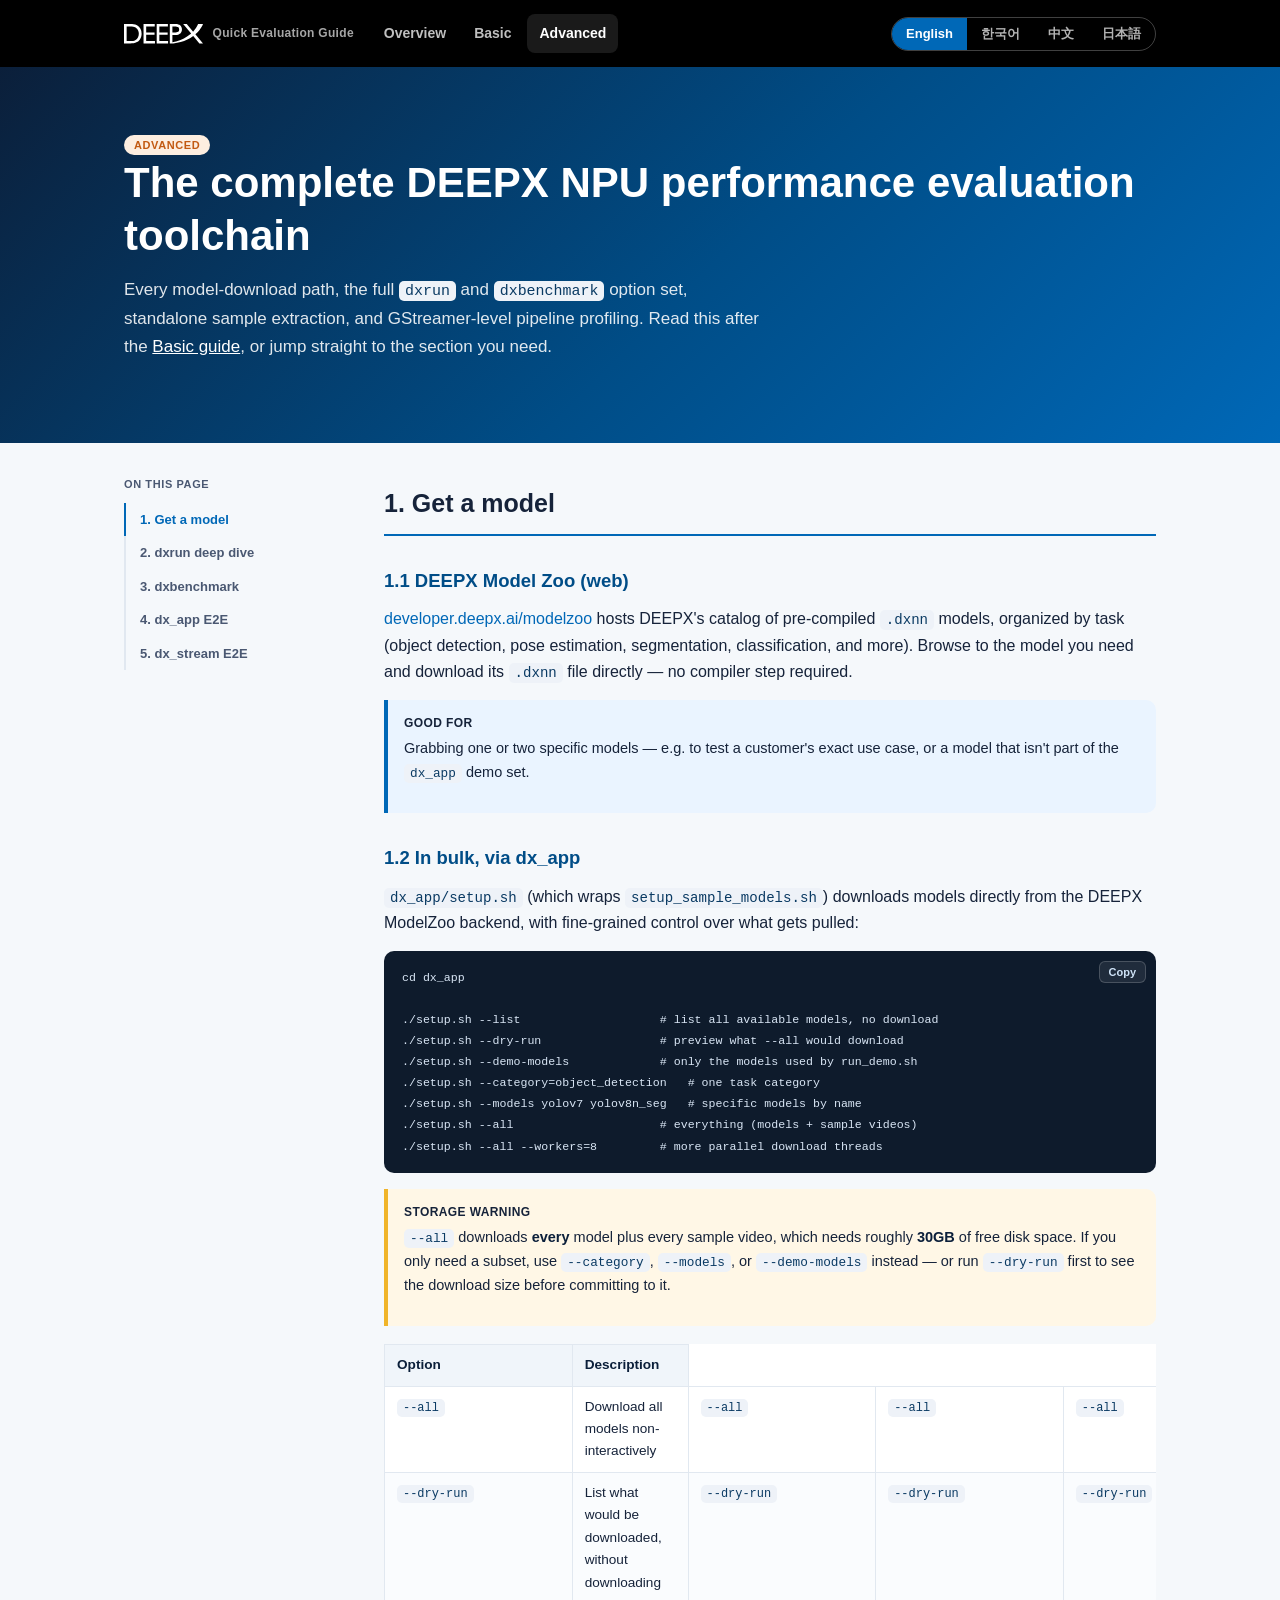
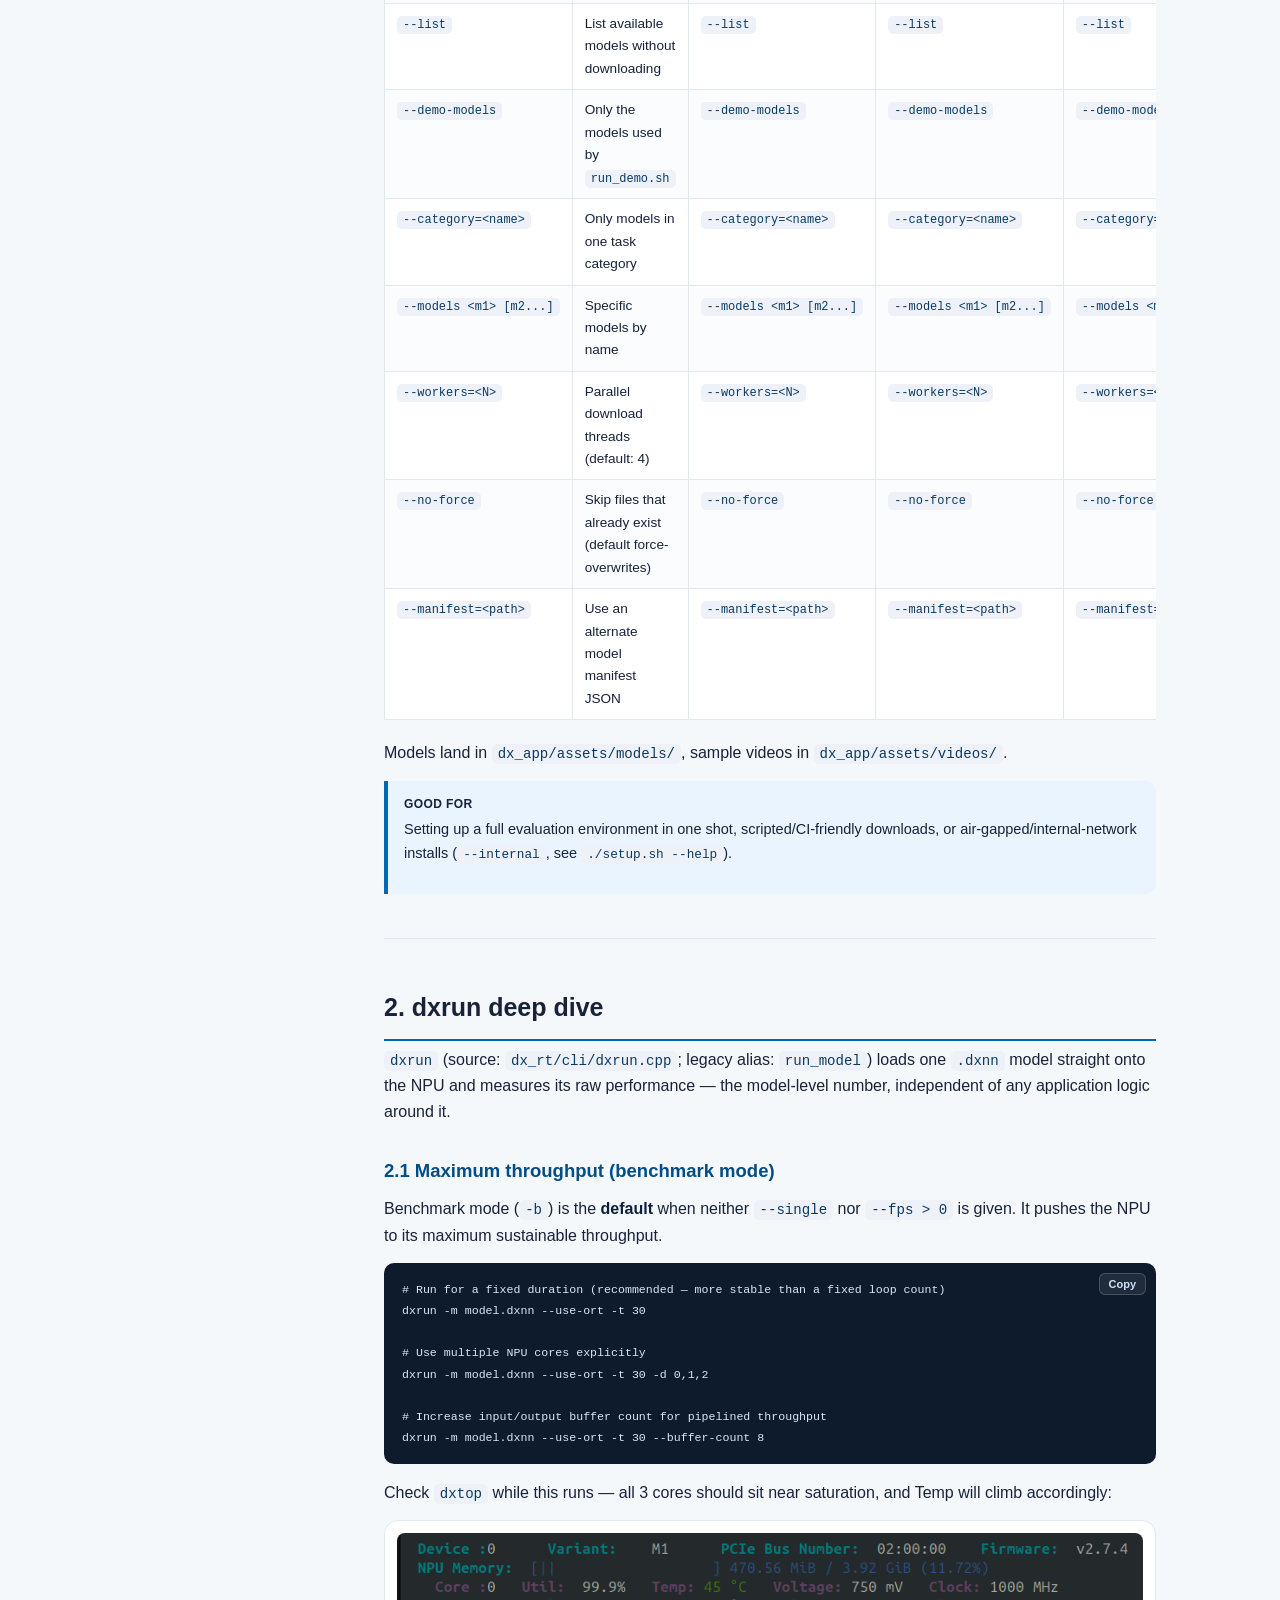
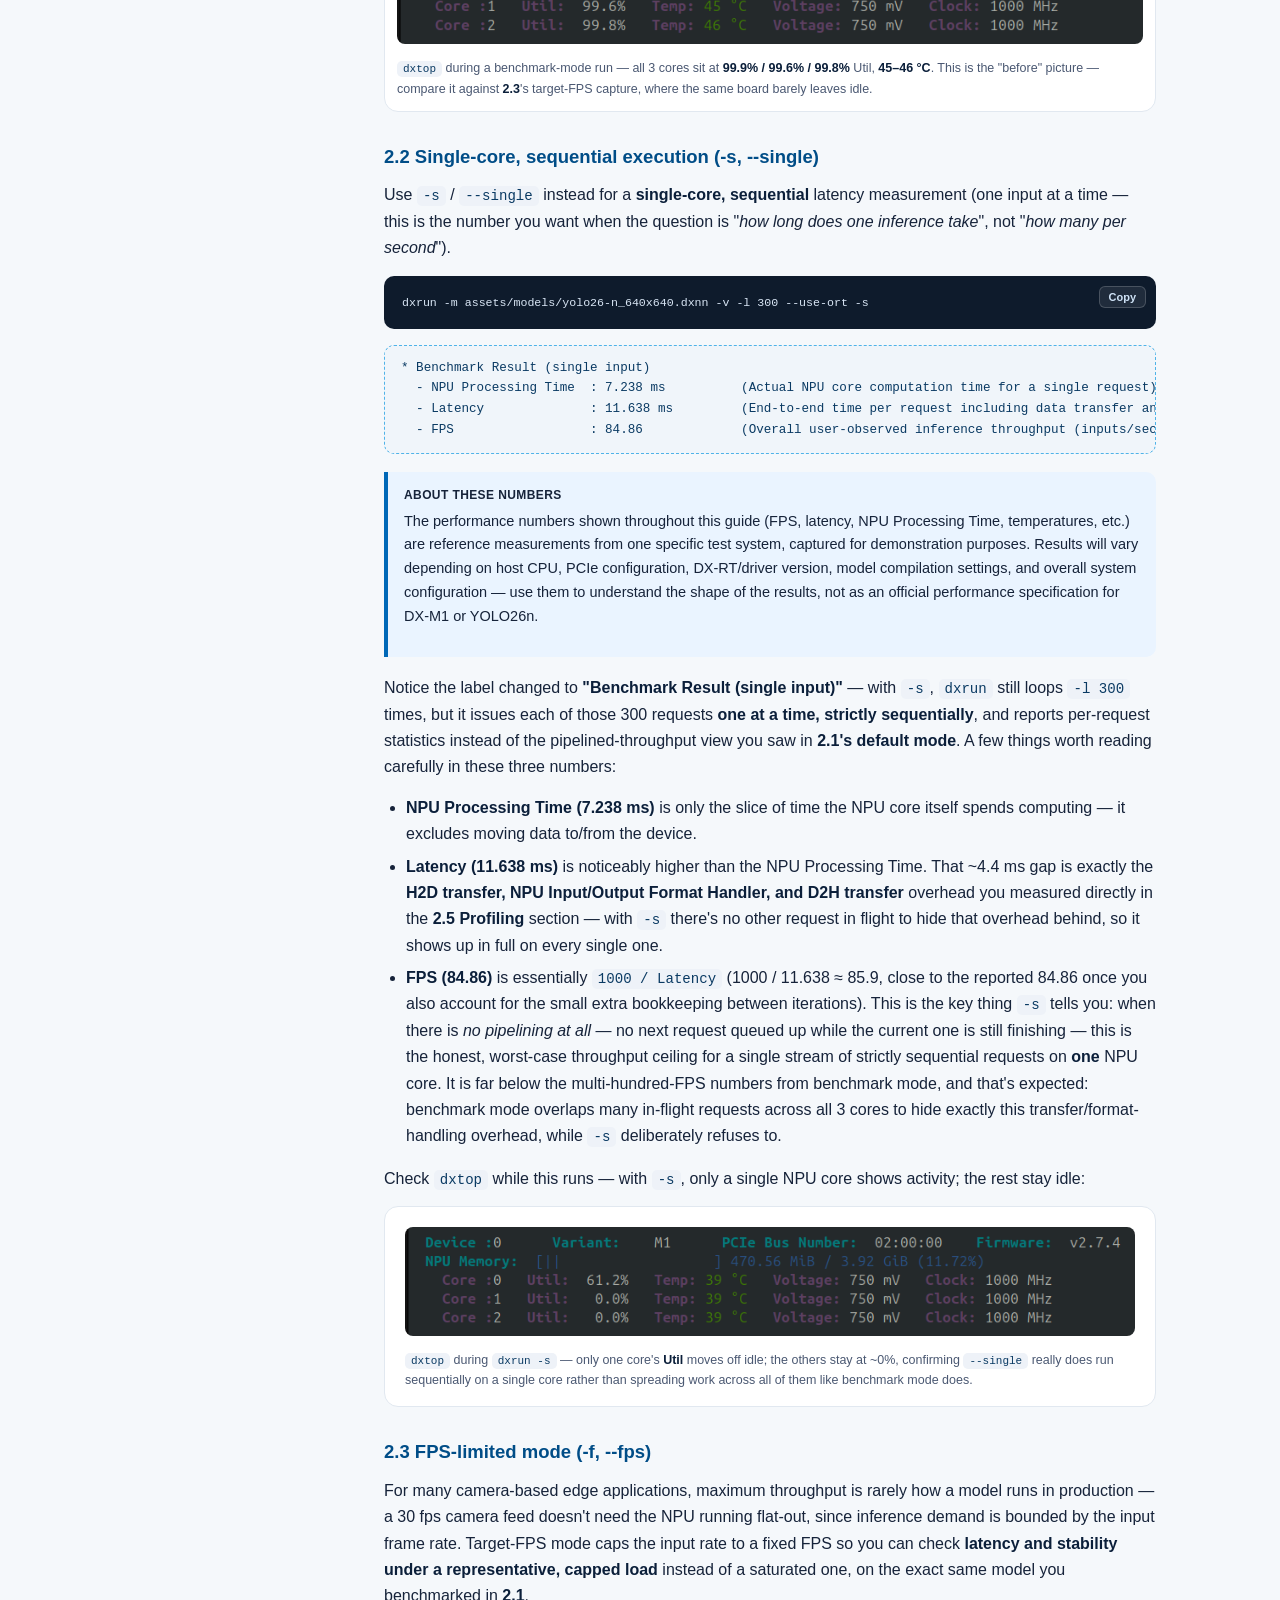
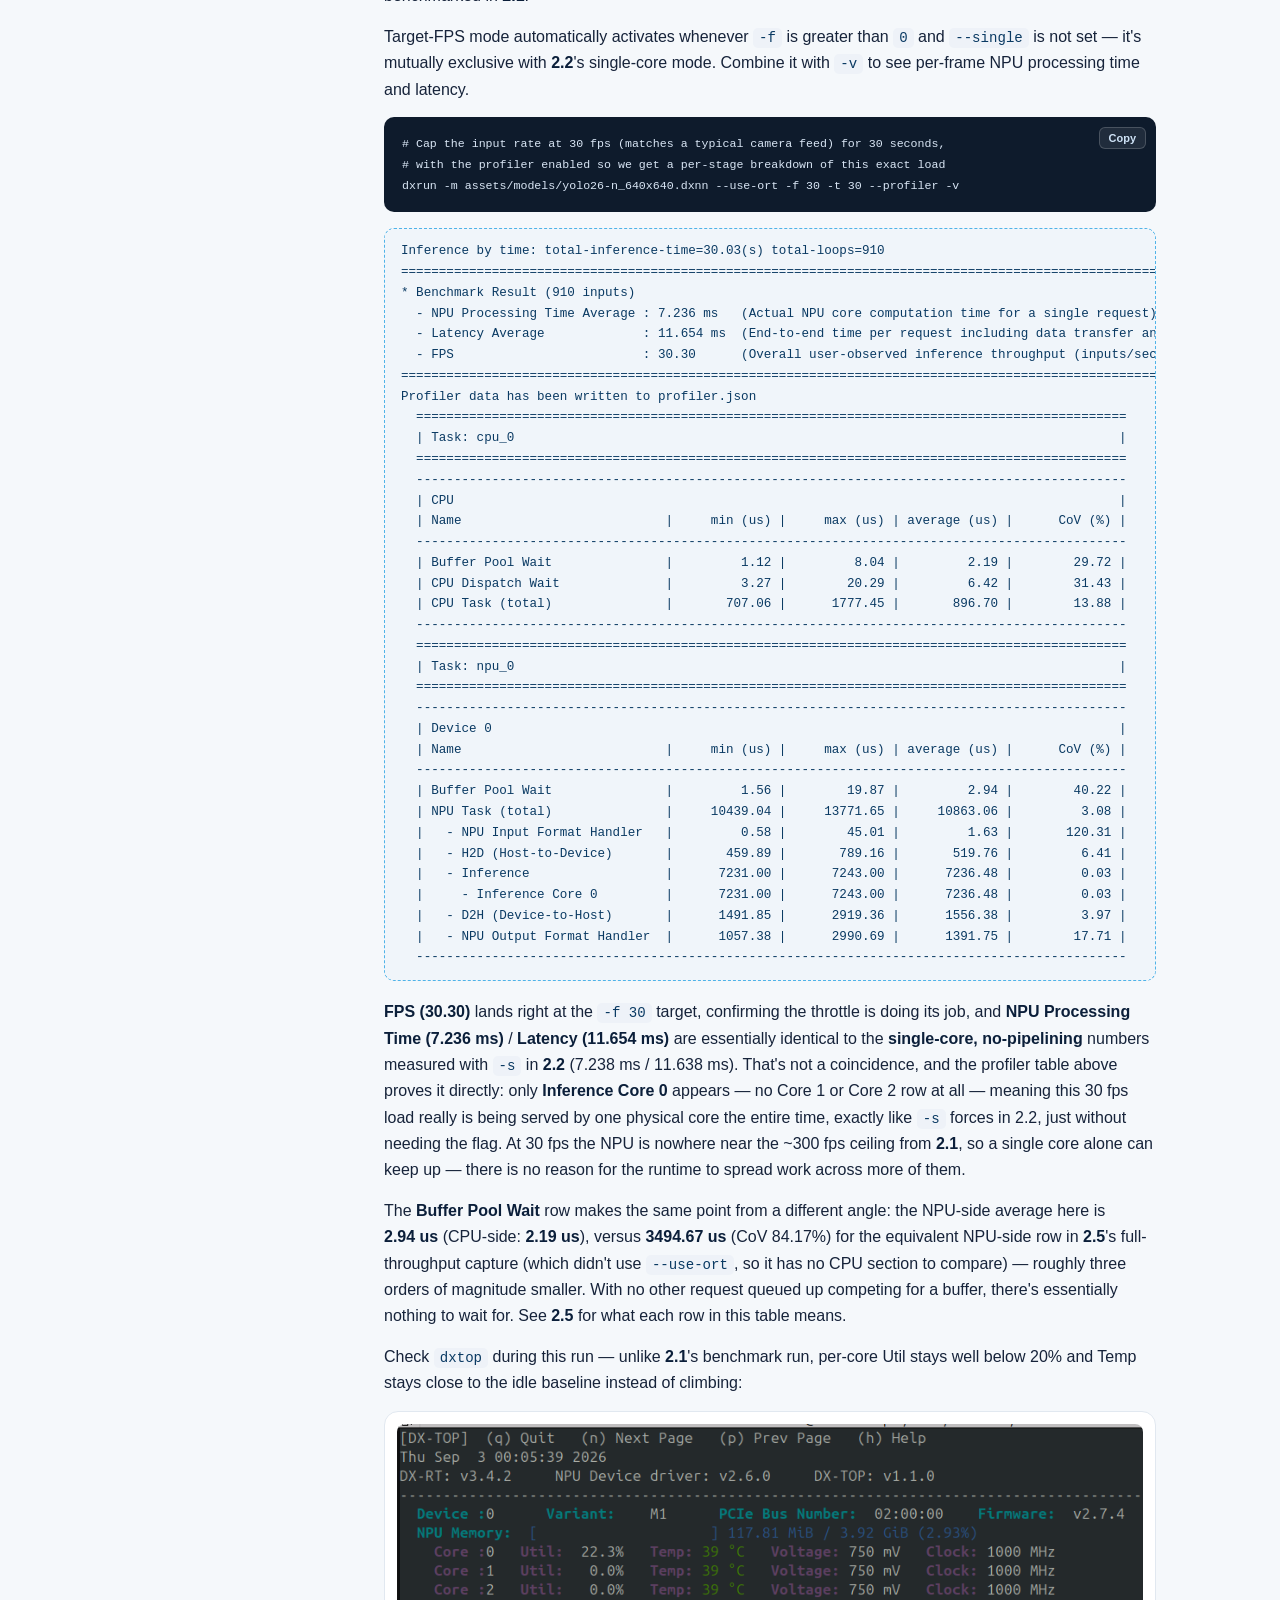
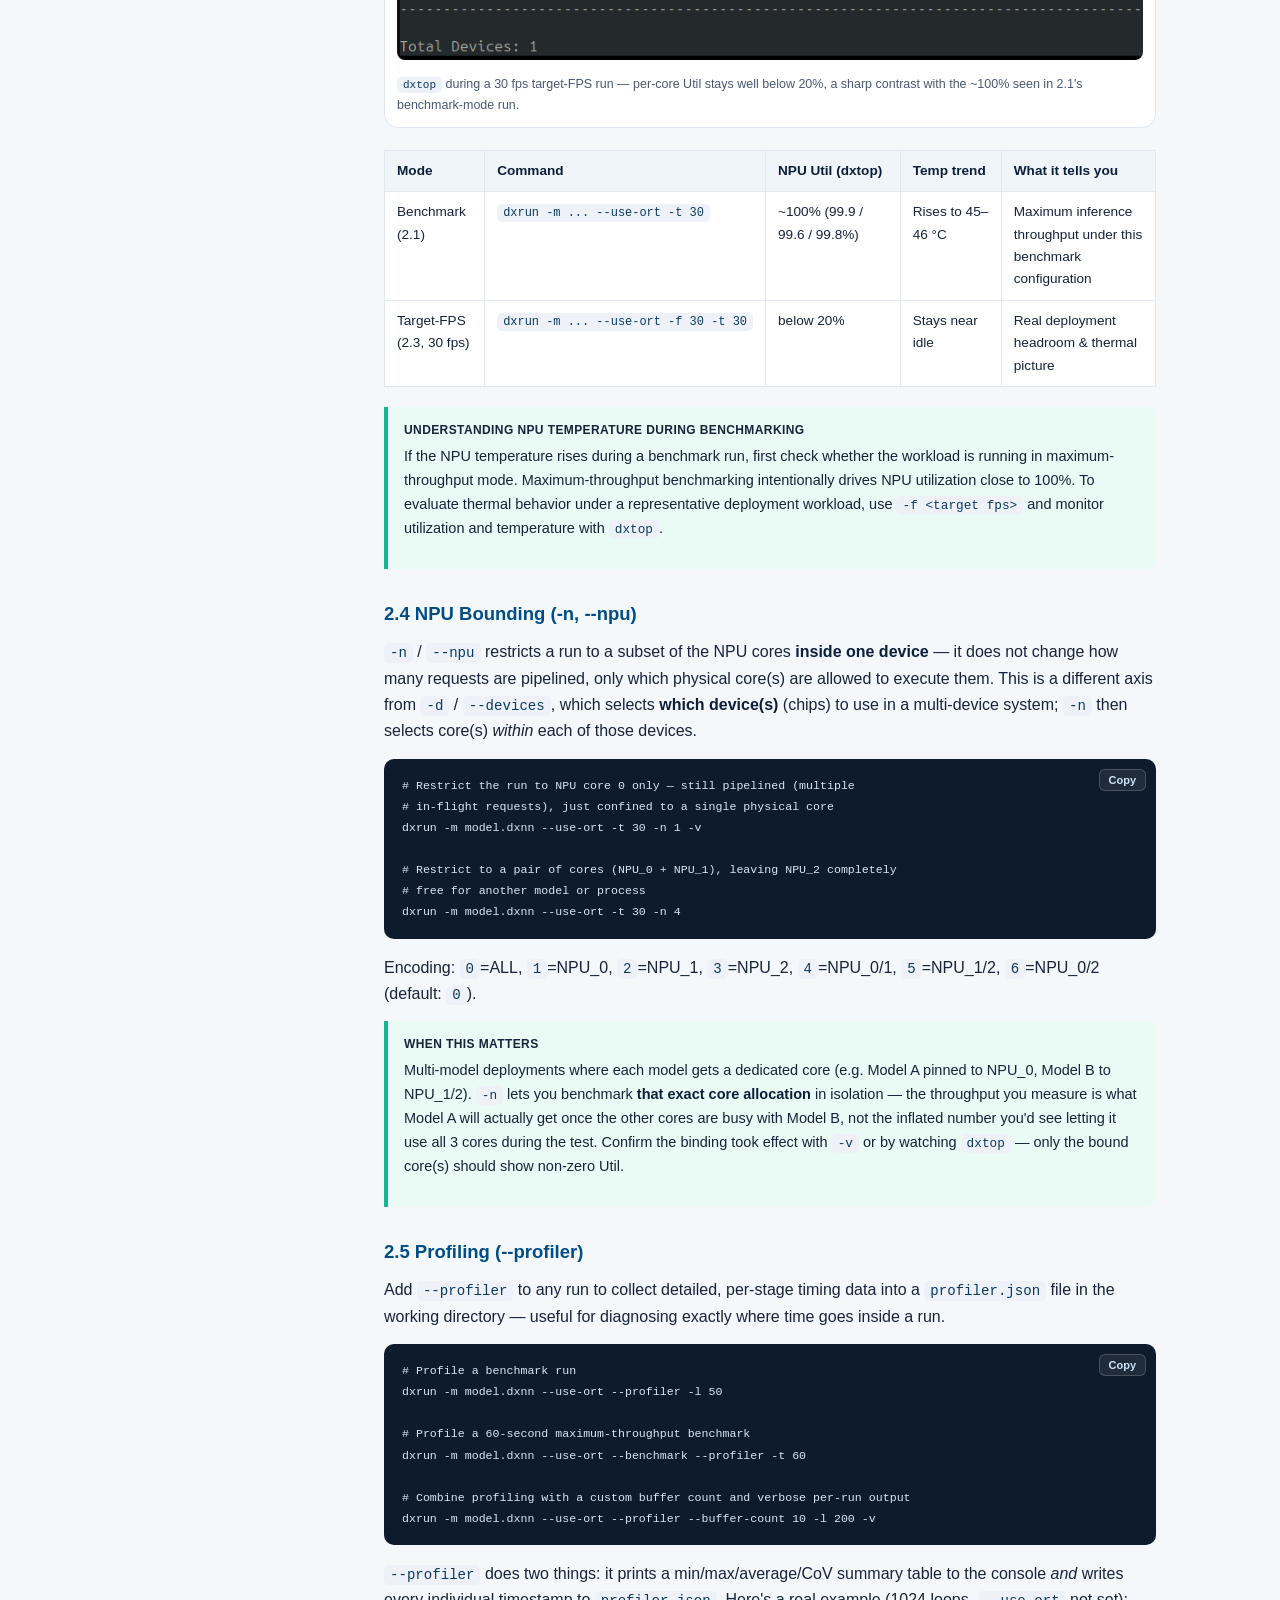
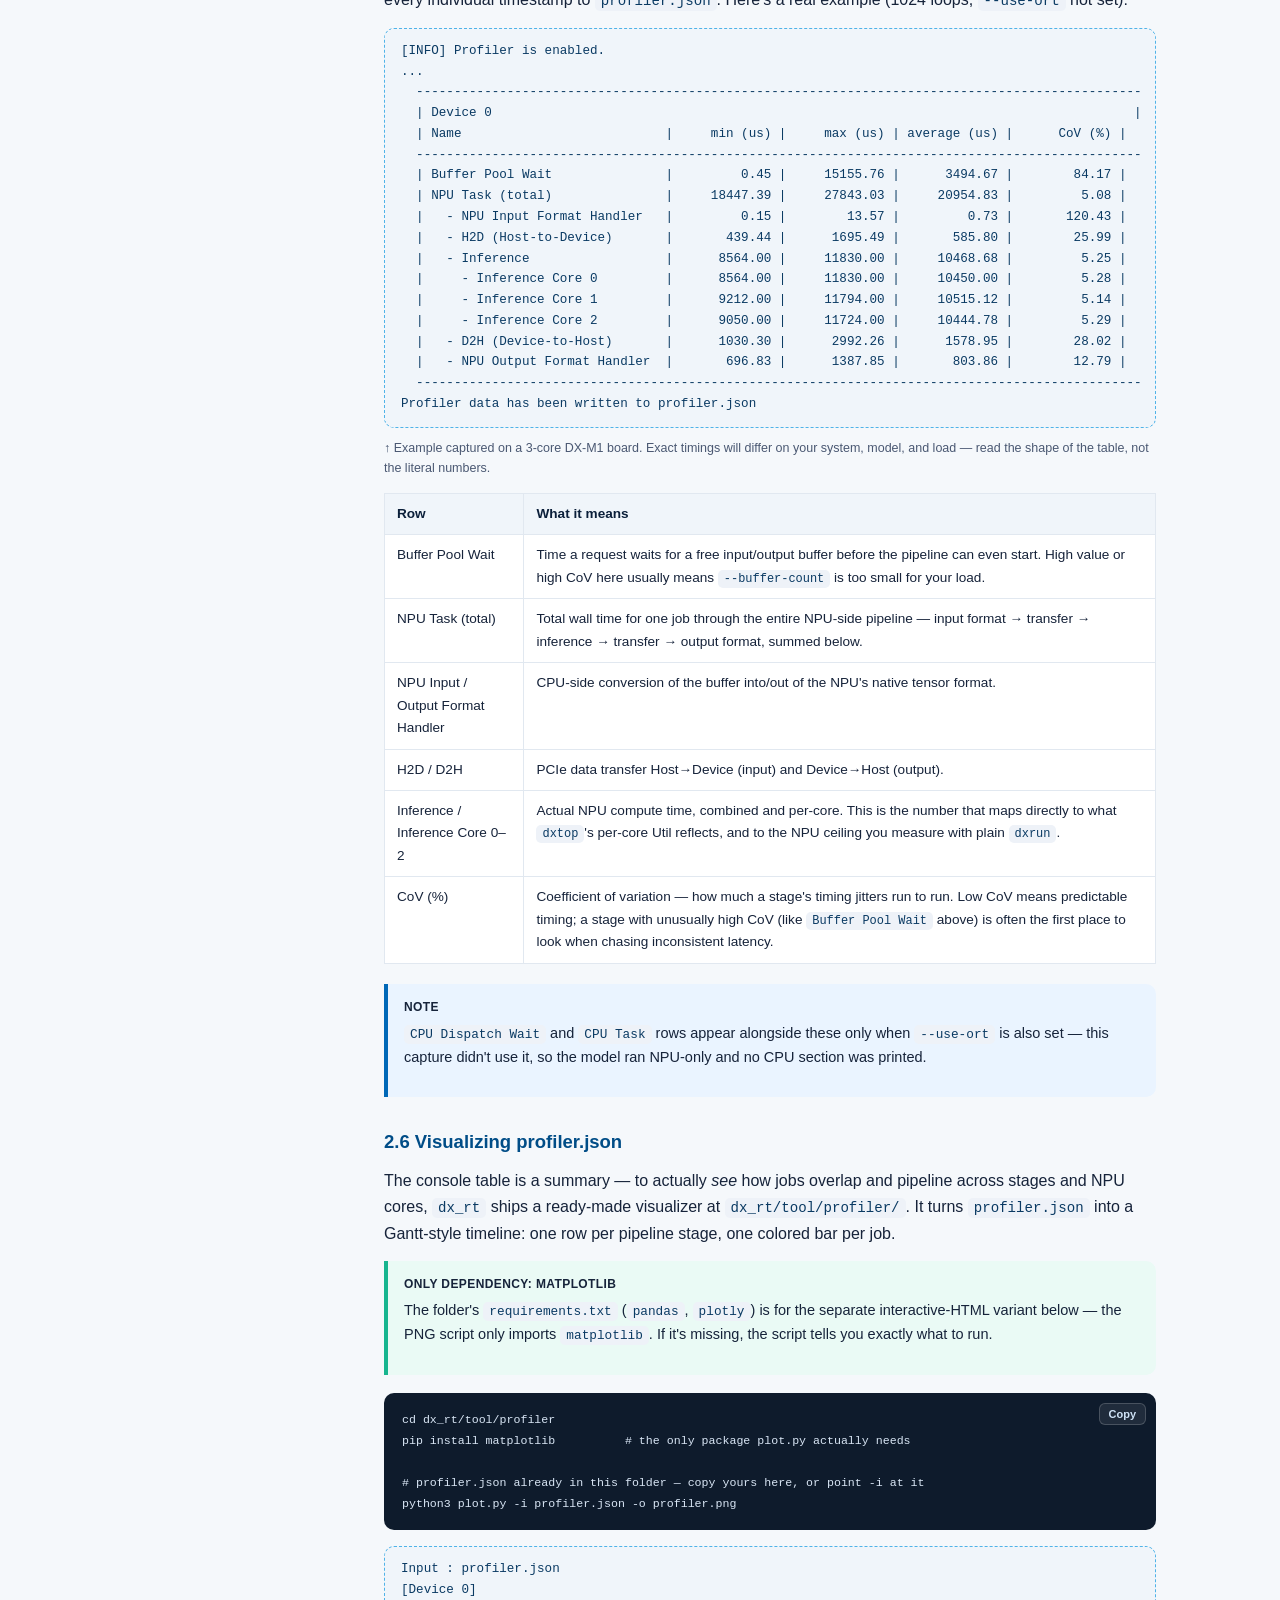
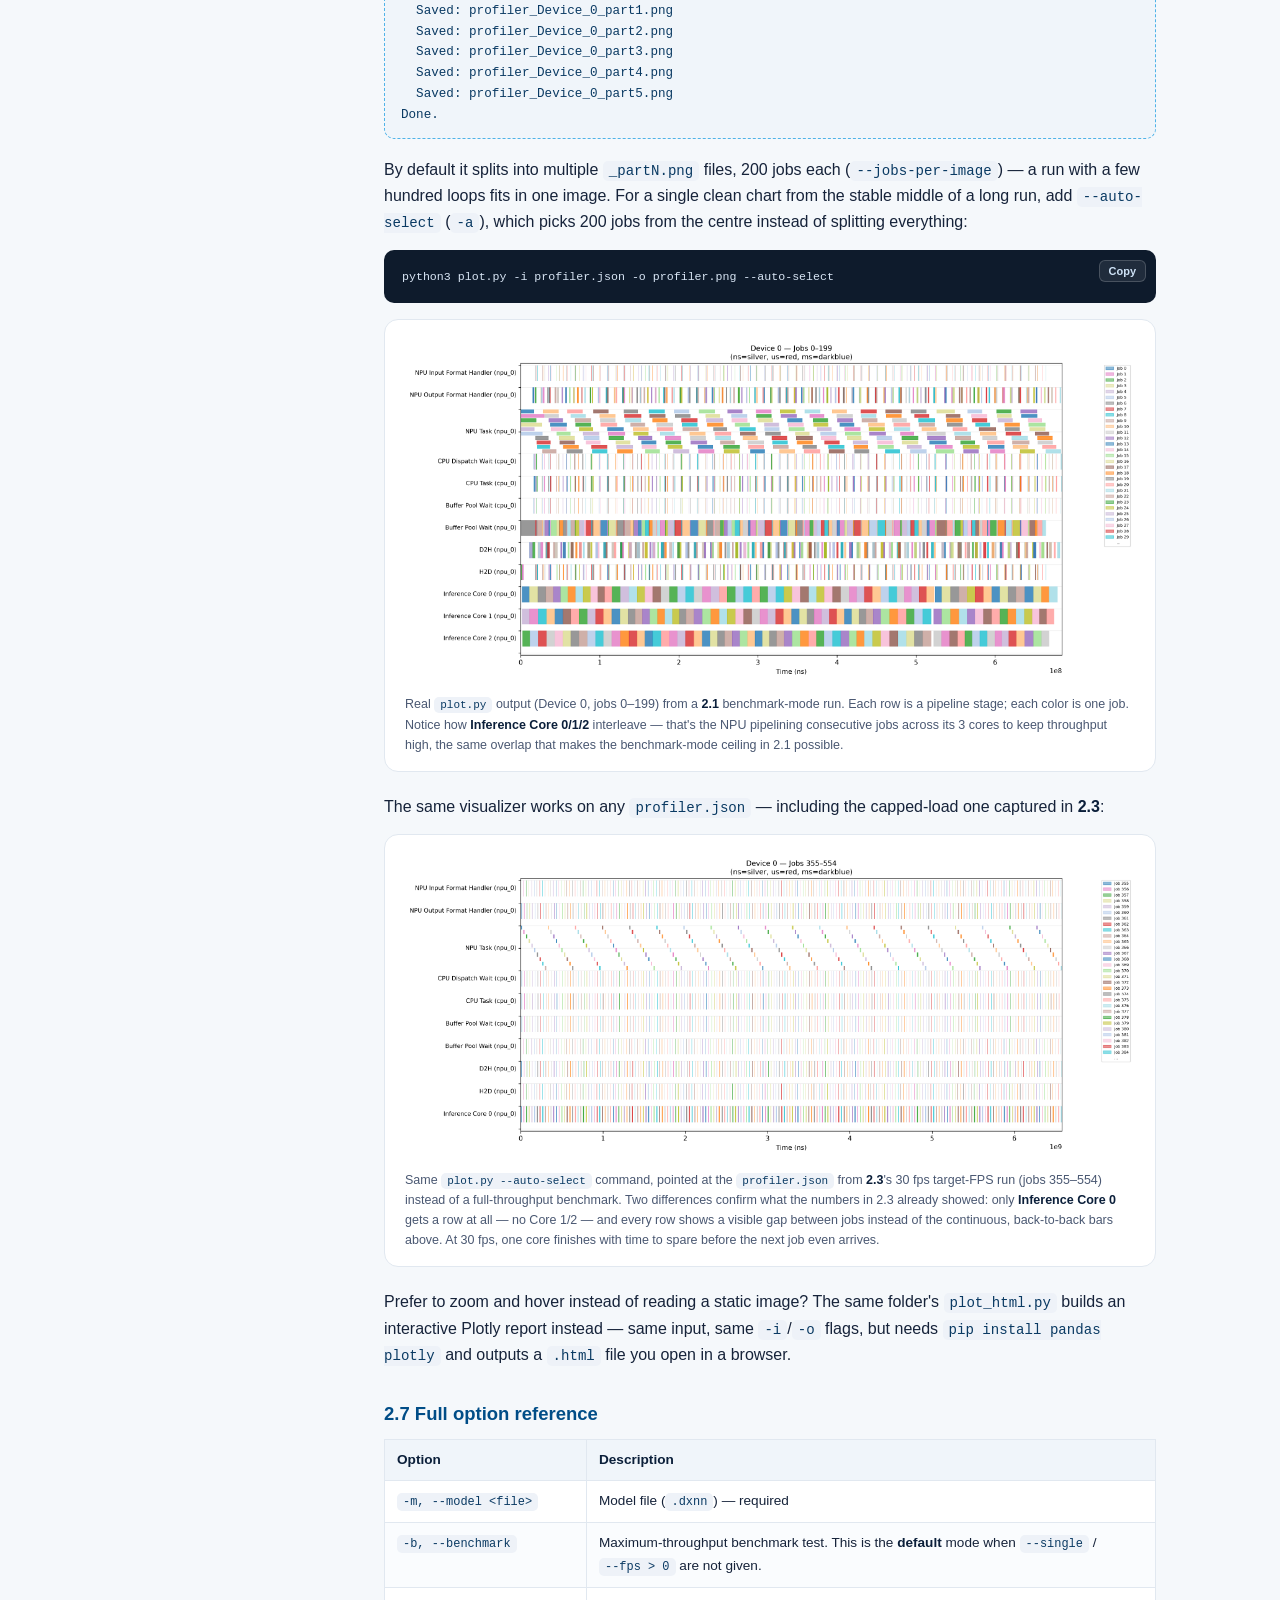
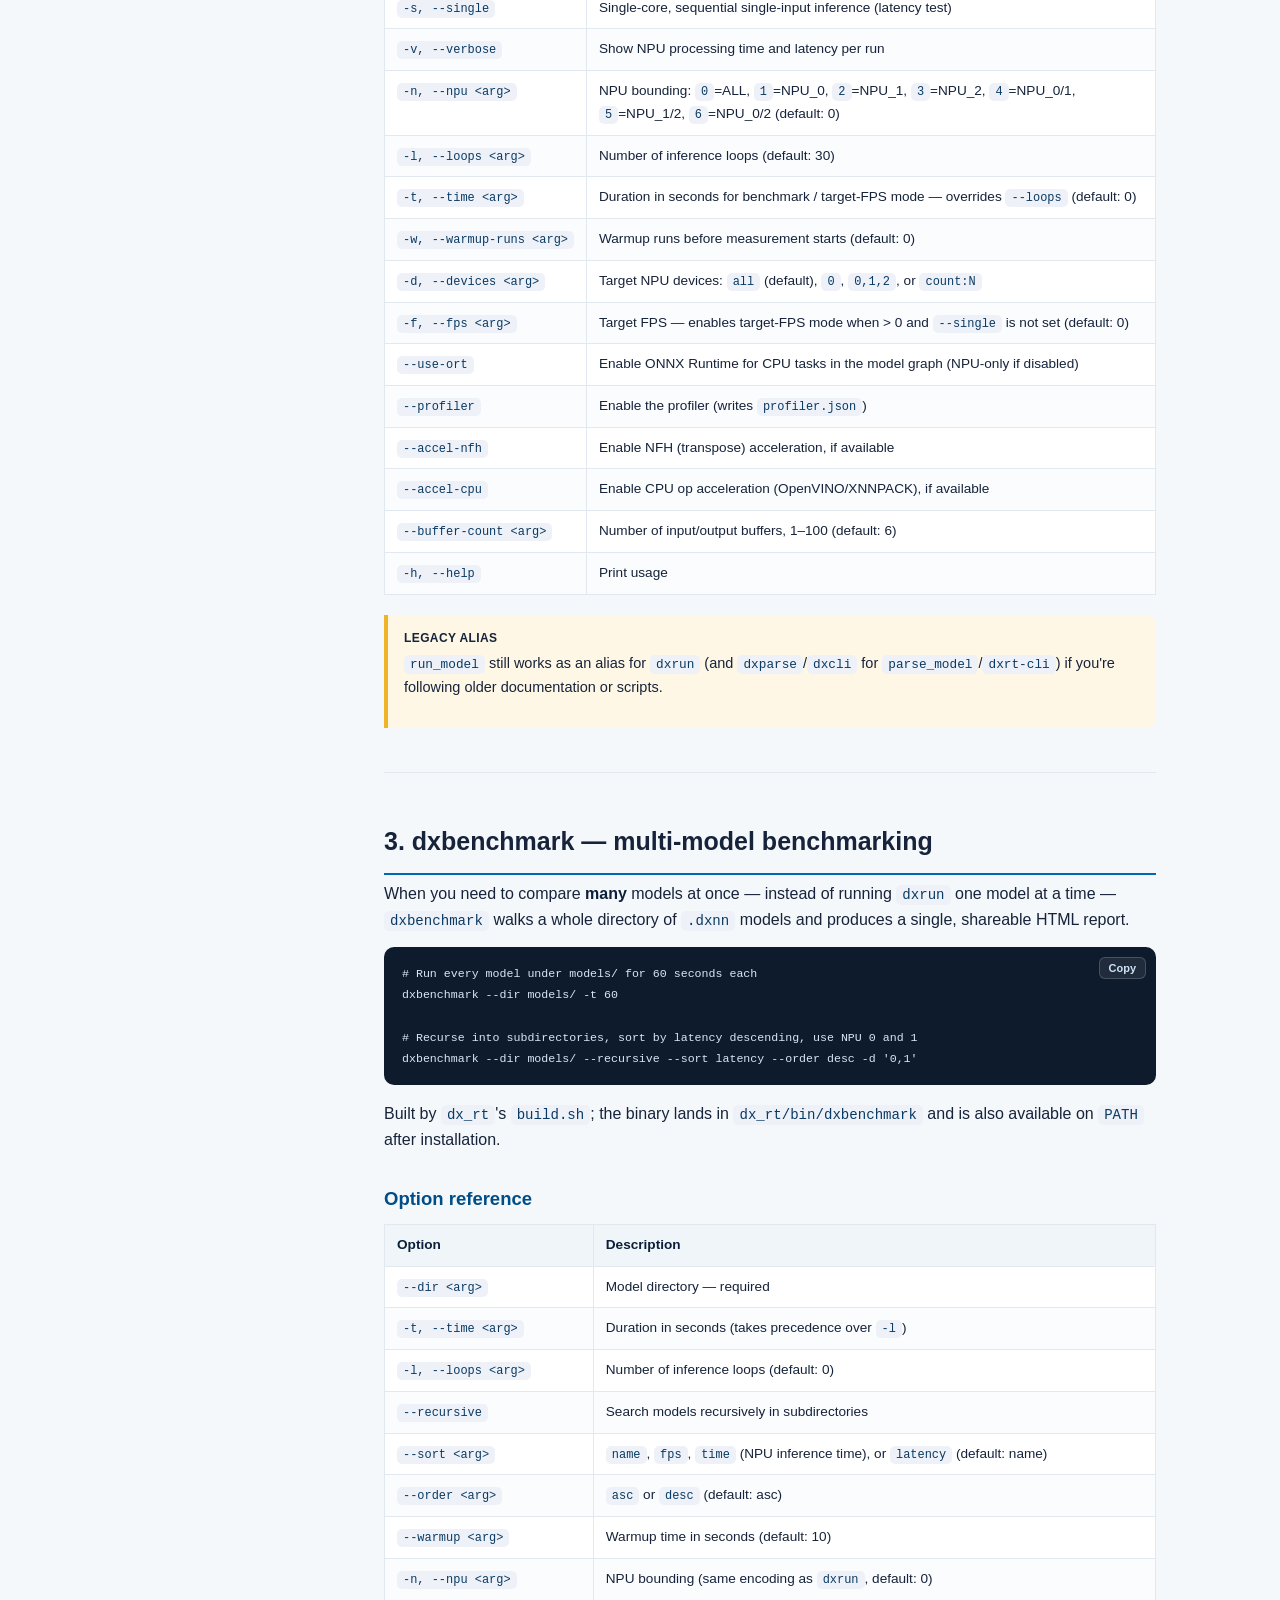
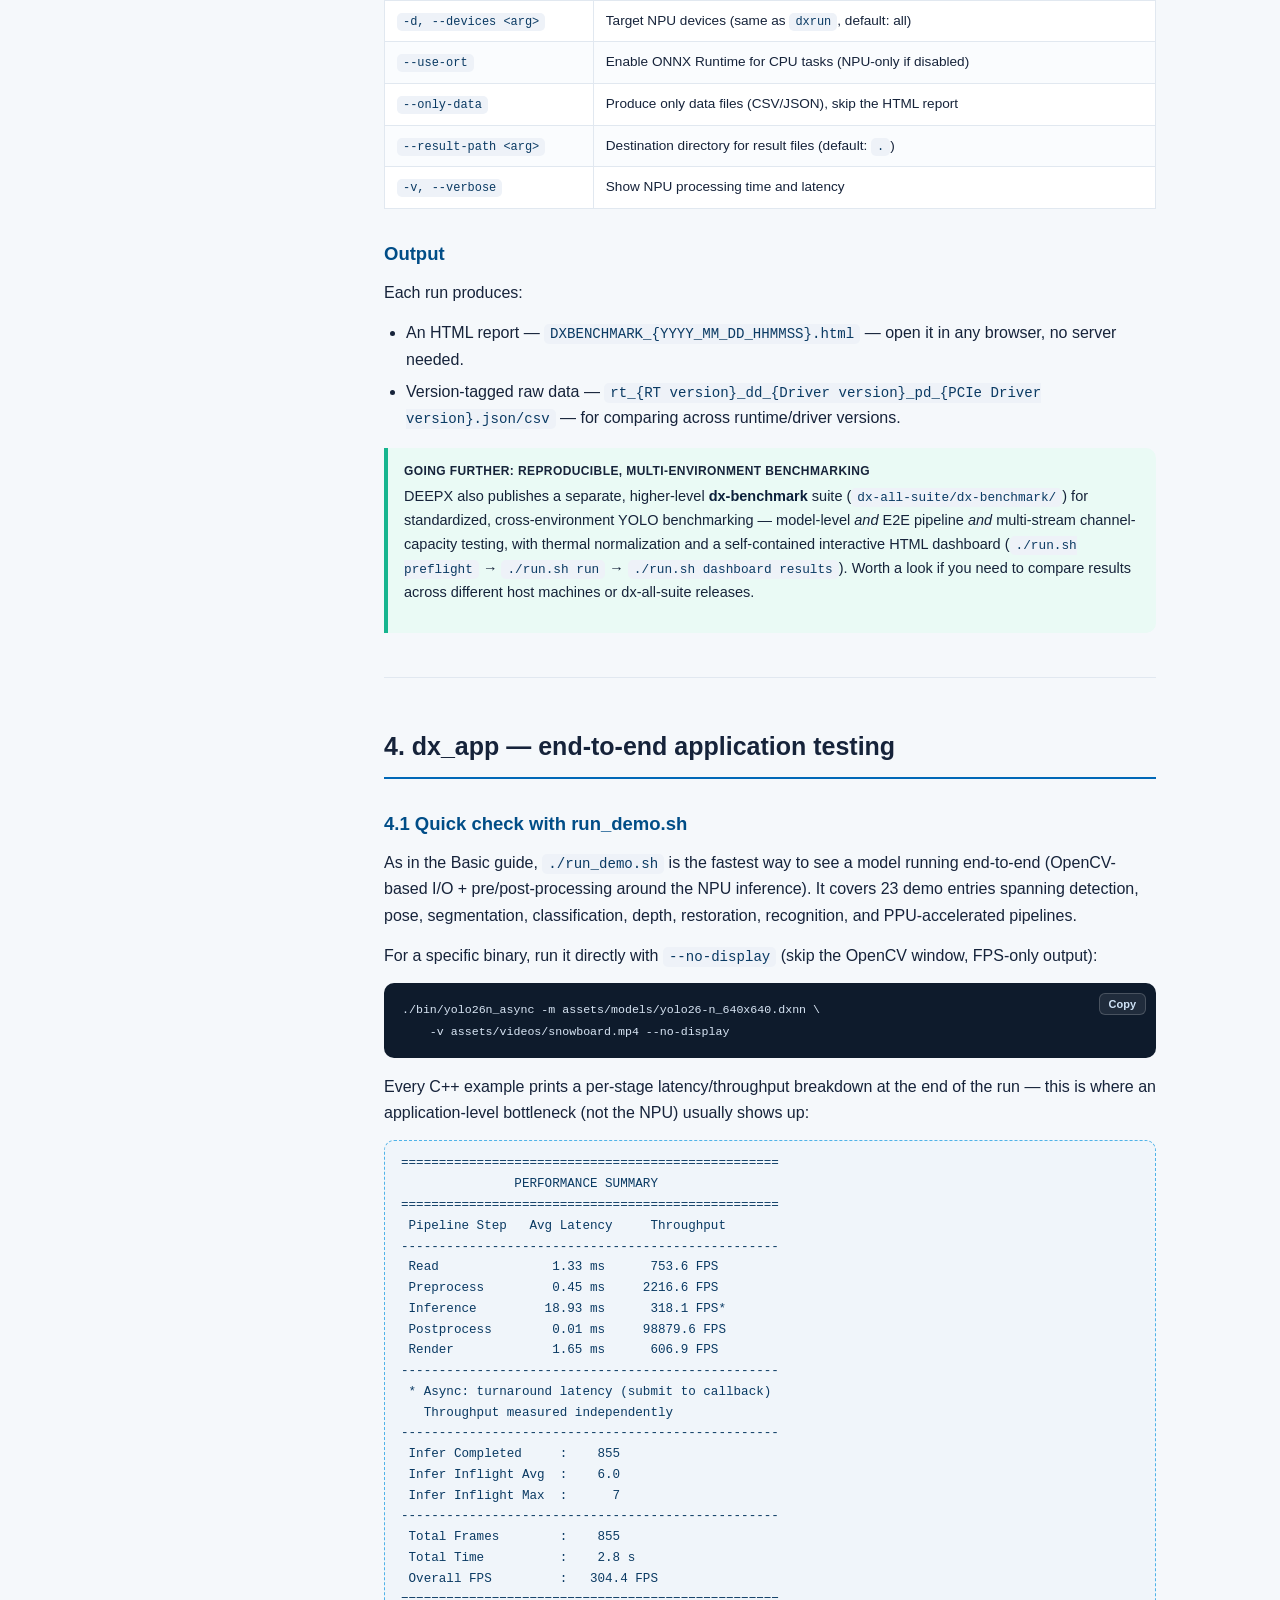
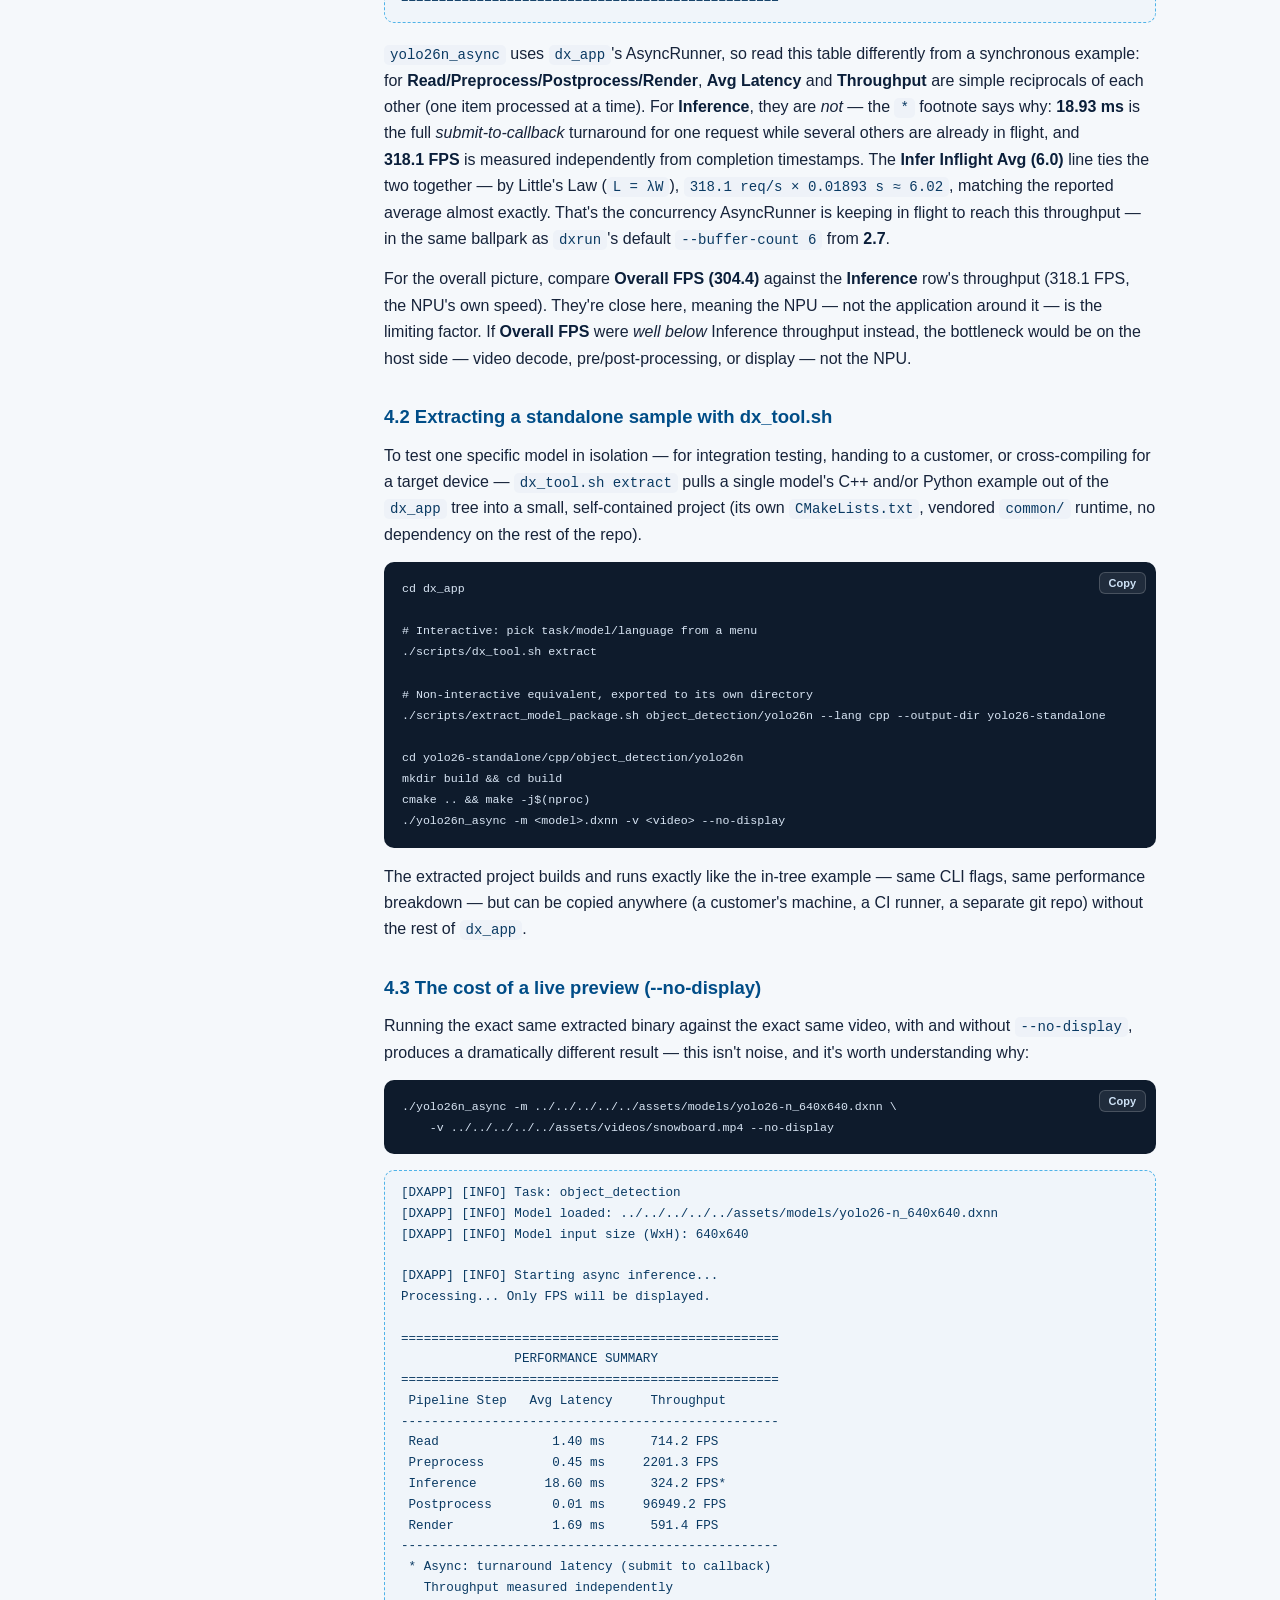
==== commit 3018a615: "design update" ====
--- a/advanced.html
+++ b/advanced.html
@@ -10,7 +10,7 @@
 
 <nav class="dx-nav">
   <div class="dx-nav__inner">
-    <div class="dx-logo">DEEPX <small>Quick Evaluation Guide</small></div>
+    <a class="dx-logo" href="index.html"><img class="dx-logo__mark" src="assets/Logo.svg" alt="DEEPX"><small>Quick Evaluation Guide</small></a>
     <div class="dx-nav__links">
       <a href="index.html">Overview</a>
       <a href="basic.html">Basic</a>
--- a/assets/style.css
+++ b/assets/style.css
@@ -54,9 +54,7 @@
   position: sticky;
   top: 0;
   z-index: 50;
-  background: rgba(255, 255, 255, 0.92);
-  backdrop-filter: saturate(180%) blur(8px);
-  border-bottom: 1px solid var(--dx-border);
+  background: #000;
 }
 .dx-nav__inner {
   max-width: var(--dx-max-width);
@@ -67,19 +65,21 @@
   gap: 18px;
 }
 .dx-logo {
-  font-weight: 800;
-  font-size: 20px;
-  letter-spacing: 0.5px;
-  color: var(--dx-blue);
-  display: flex;
-  align-items: baseline;
-  gap: 8px;
+  display: flex;
+  align-items: center;
+  gap: 10px;
   white-space: nowrap;
+}
+.dx-logo:hover { text-decoration: none; }
+.dx-logo__mark {
+  display: block;
+  height: 20px;
+  width: auto;
 }
 .dx-logo small {
   font-weight: 600;
   font-size: 12px;
-  color: var(--dx-ink-soft);
+  color: rgba(255, 255, 255, 0.65);
   letter-spacing: 0.3px;
 }
 .dx-nav__links {
@@ -89,7 +89,7 @@
   flex: 1;
 }
 .dx-nav__links a {
-  color: var(--dx-ink-soft);
+  color: rgba(255, 255, 255, 0.75);
   font-size: 14px;
   font-weight: 600;
   padding: 8px 12px;
@@ -97,8 +97,8 @@
 }
 .dx-nav__links a:hover,
 .dx-nav__links a.active {
-  color: var(--dx-blue);
-  background: var(--dx-note-bg);
+  color: #fff;
+  background: rgba(255, 255, 255, 0.1);
   text-decoration: none;
 }
 .dx-tier-badge {
@@ -115,7 +115,7 @@
 /* Language toggle */
 .dx-lang-toggle {
   display: flex;
-  border: 1px solid var(--dx-border);
+  border: 1px solid rgba(255, 255, 255, 0.25);
   border-radius: 999px;
   overflow: hidden;
   flex-shrink: 0;
@@ -126,7 +126,7 @@
   padding: 7px 14px;
   font-size: 13px;
   font-weight: 700;
-  color: var(--dx-ink-soft);
+  color: rgba(255, 255, 255, 0.7);
   cursor: pointer;
   font-family: inherit;
 }
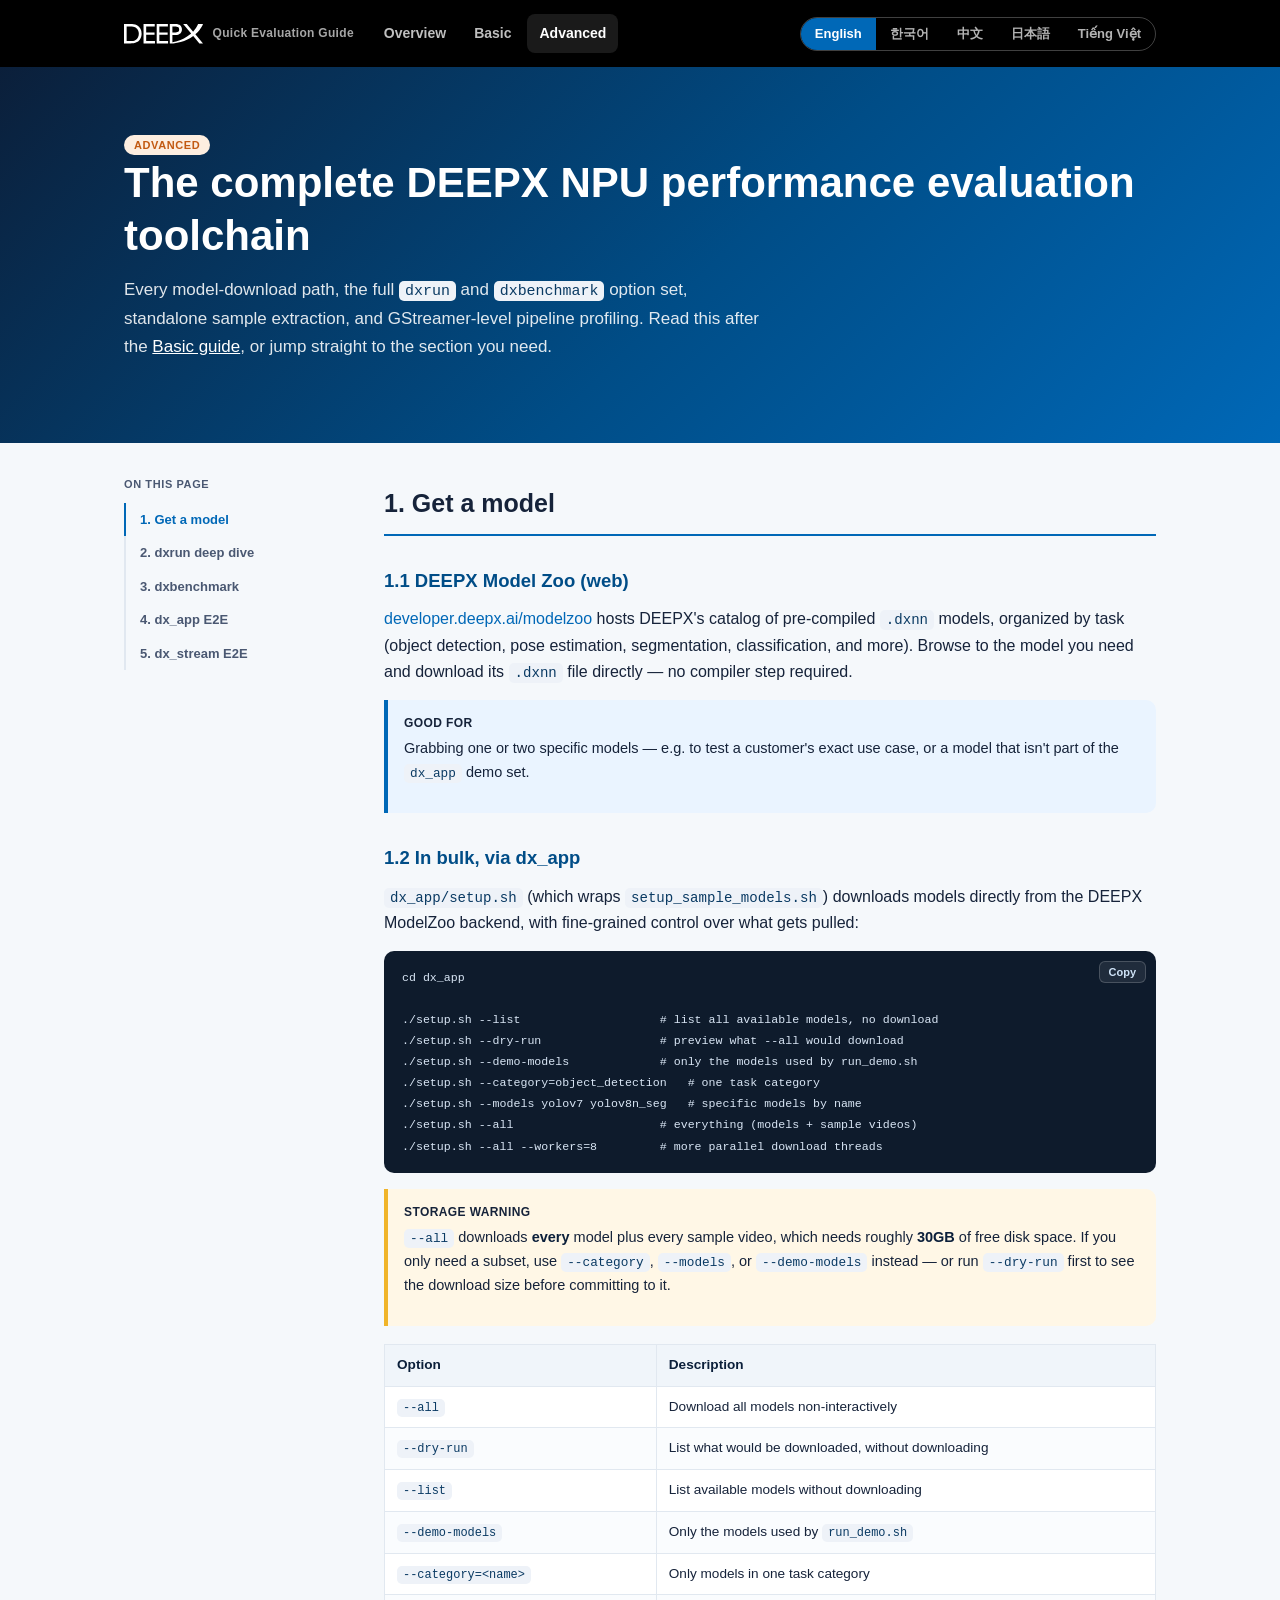
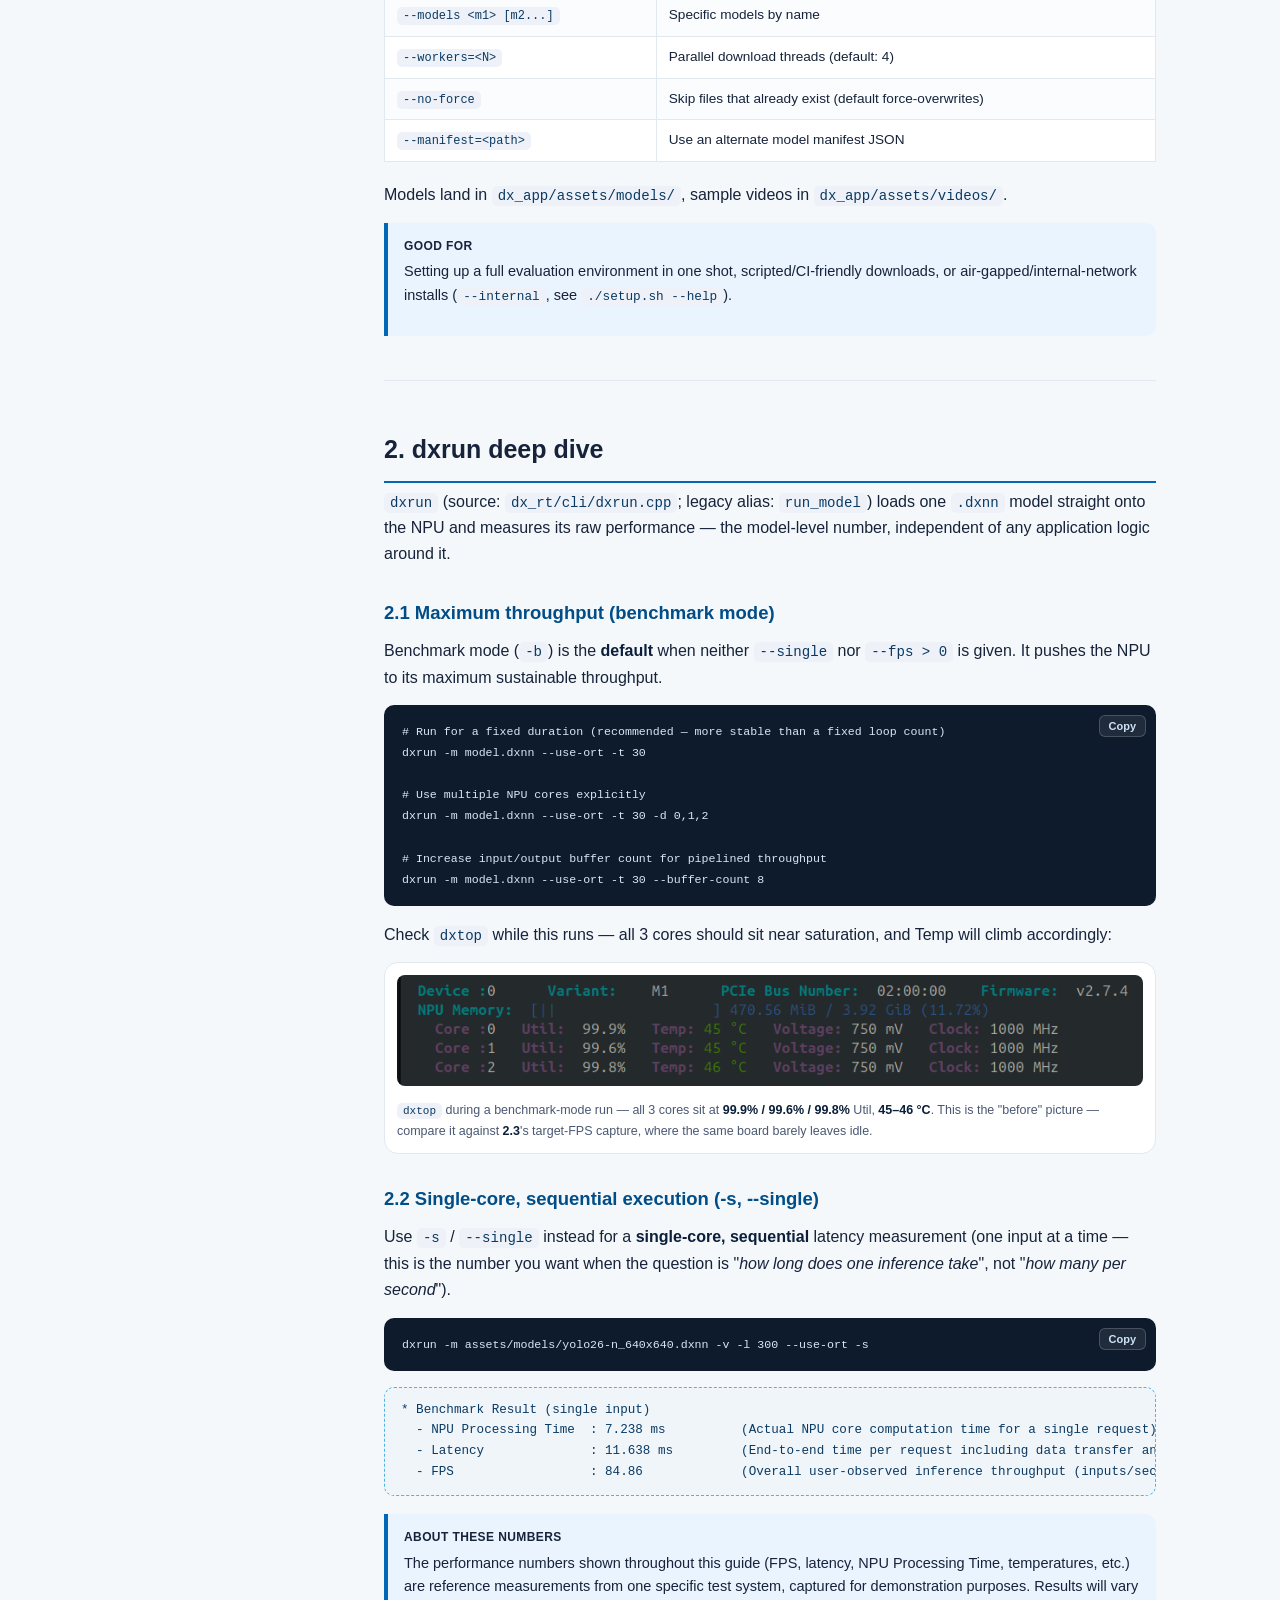
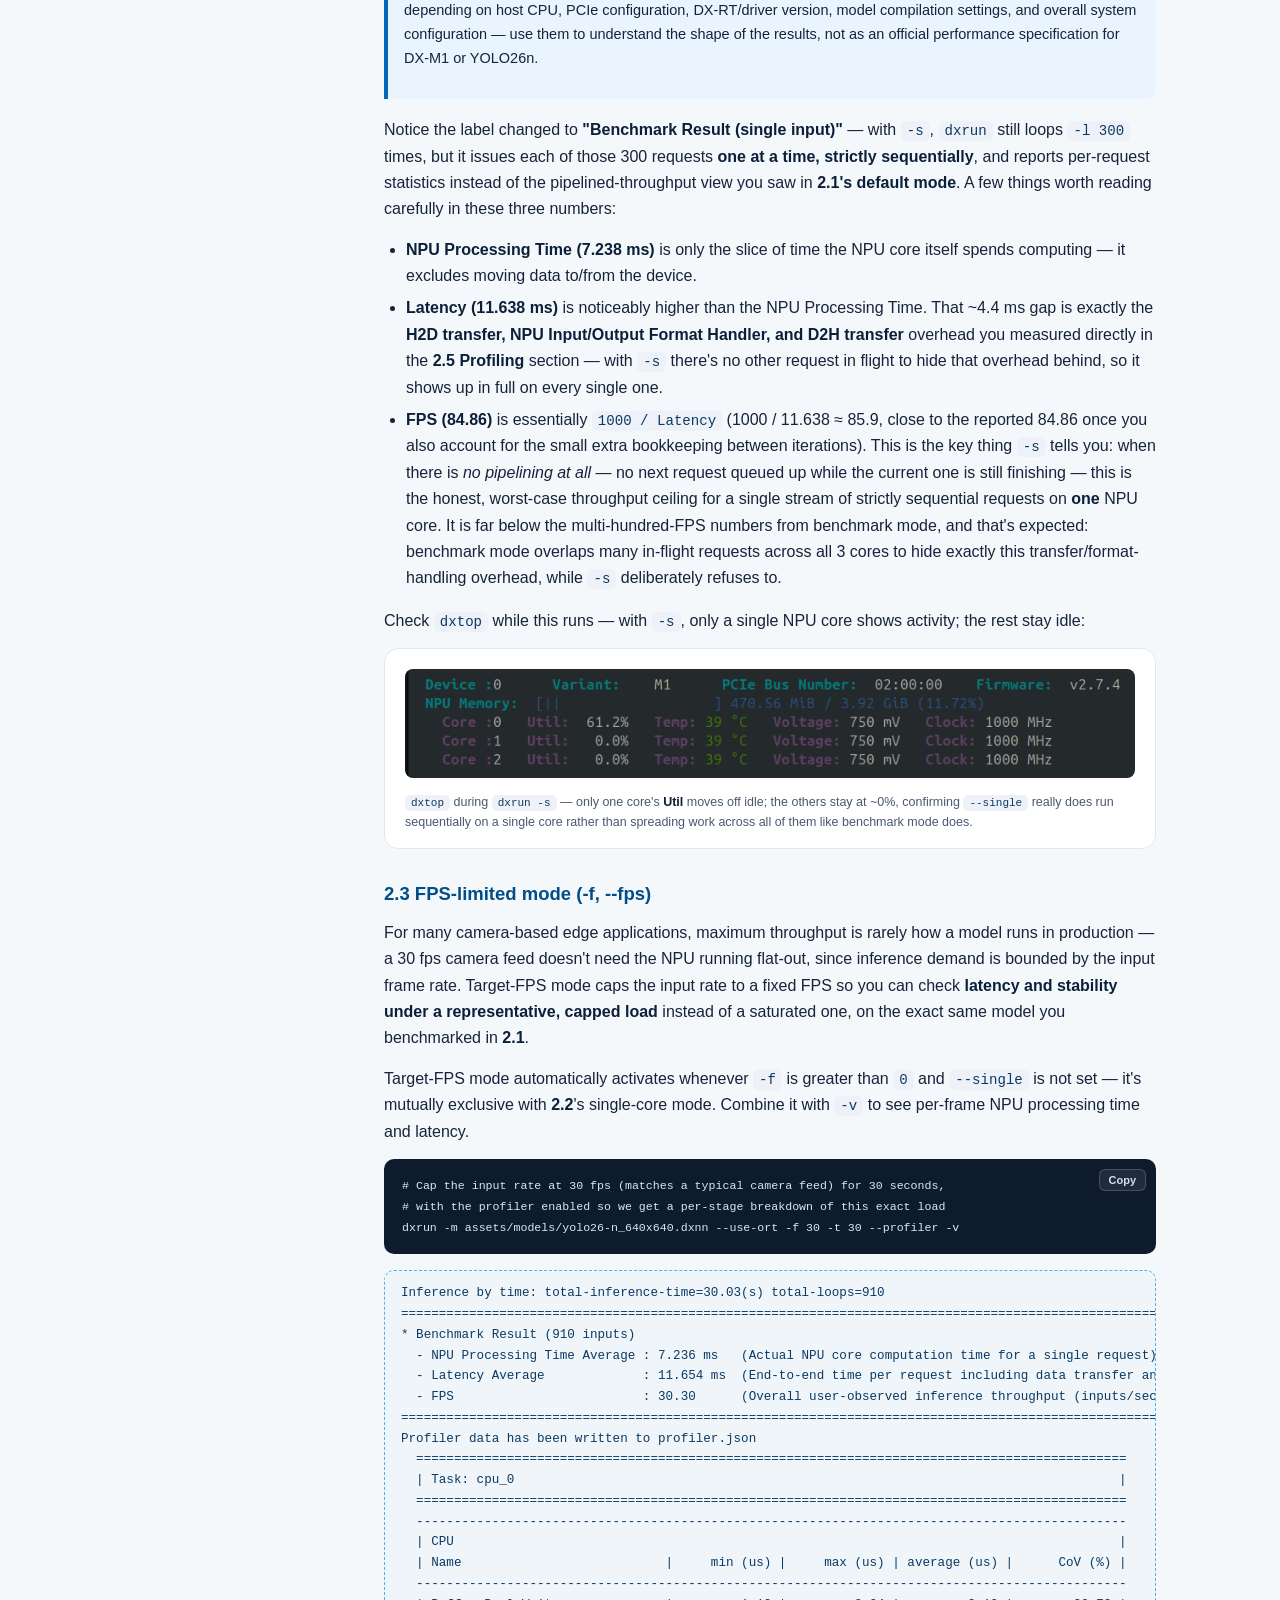
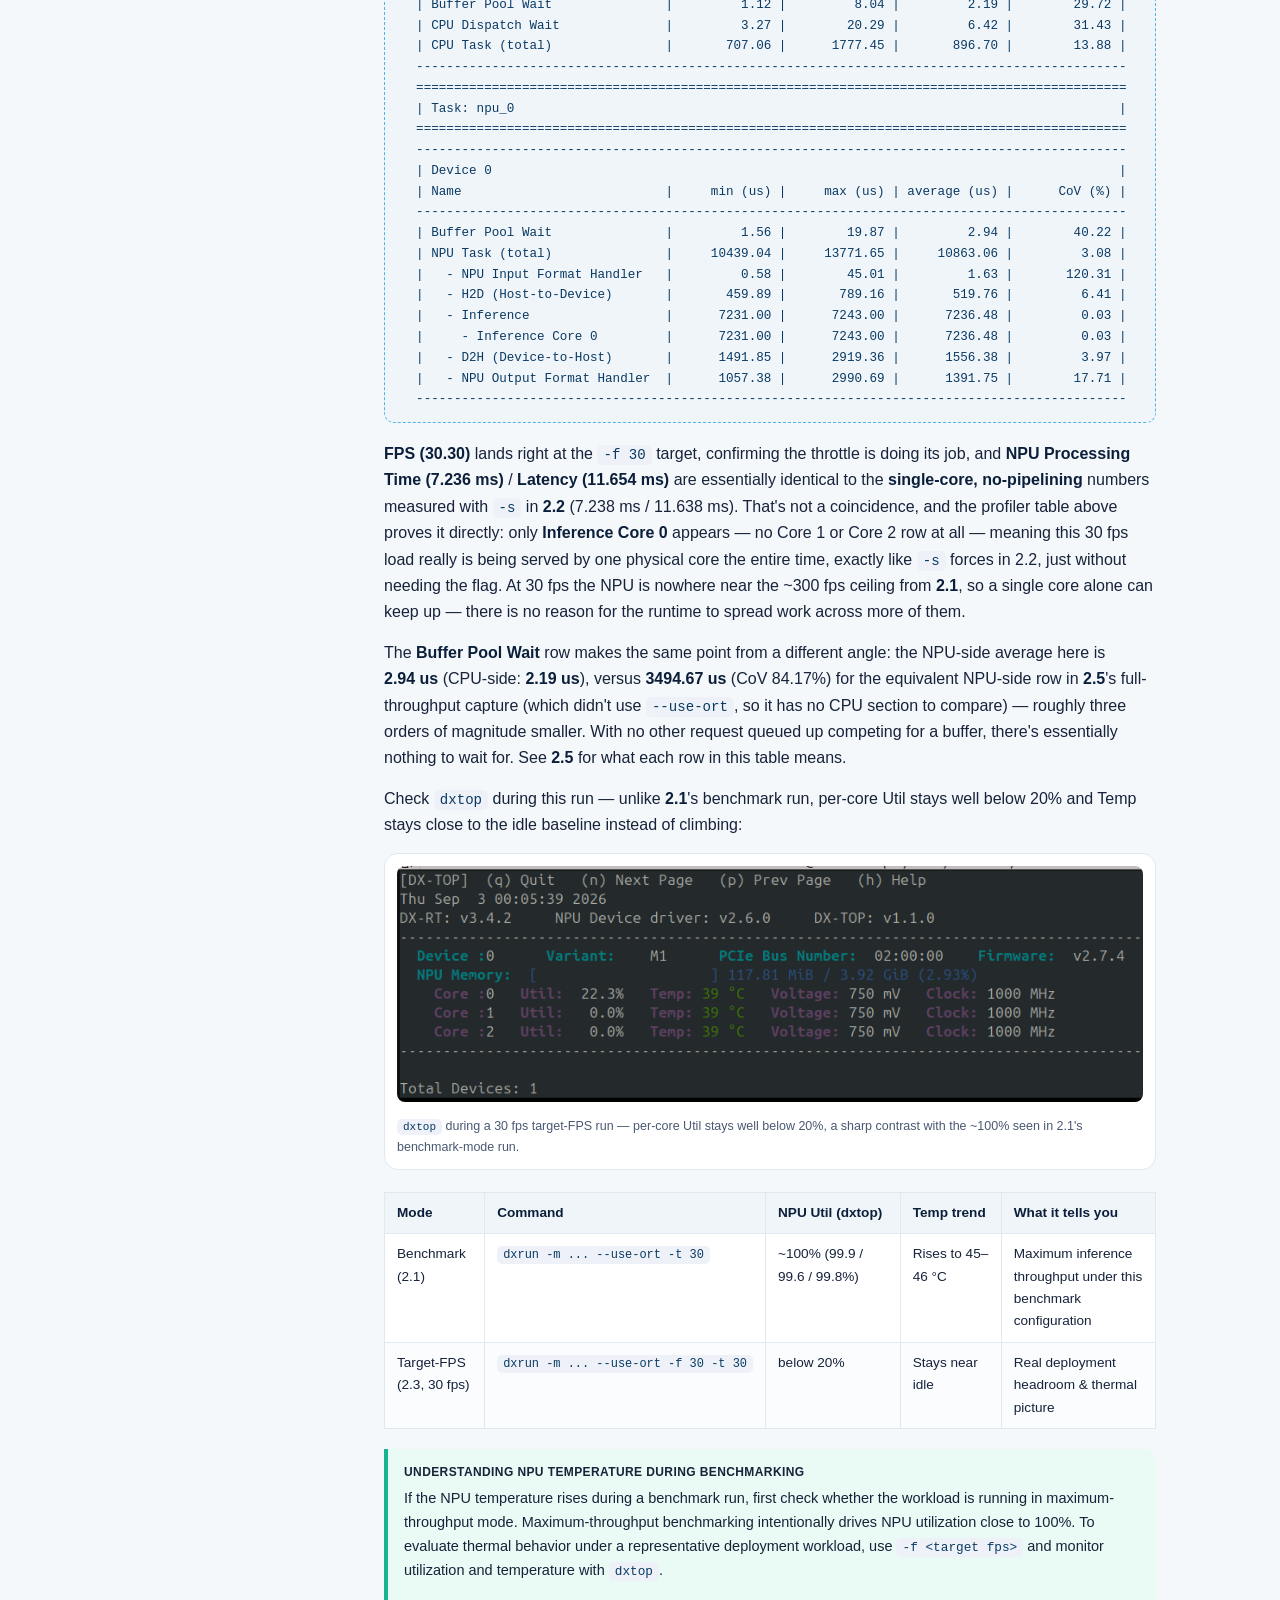
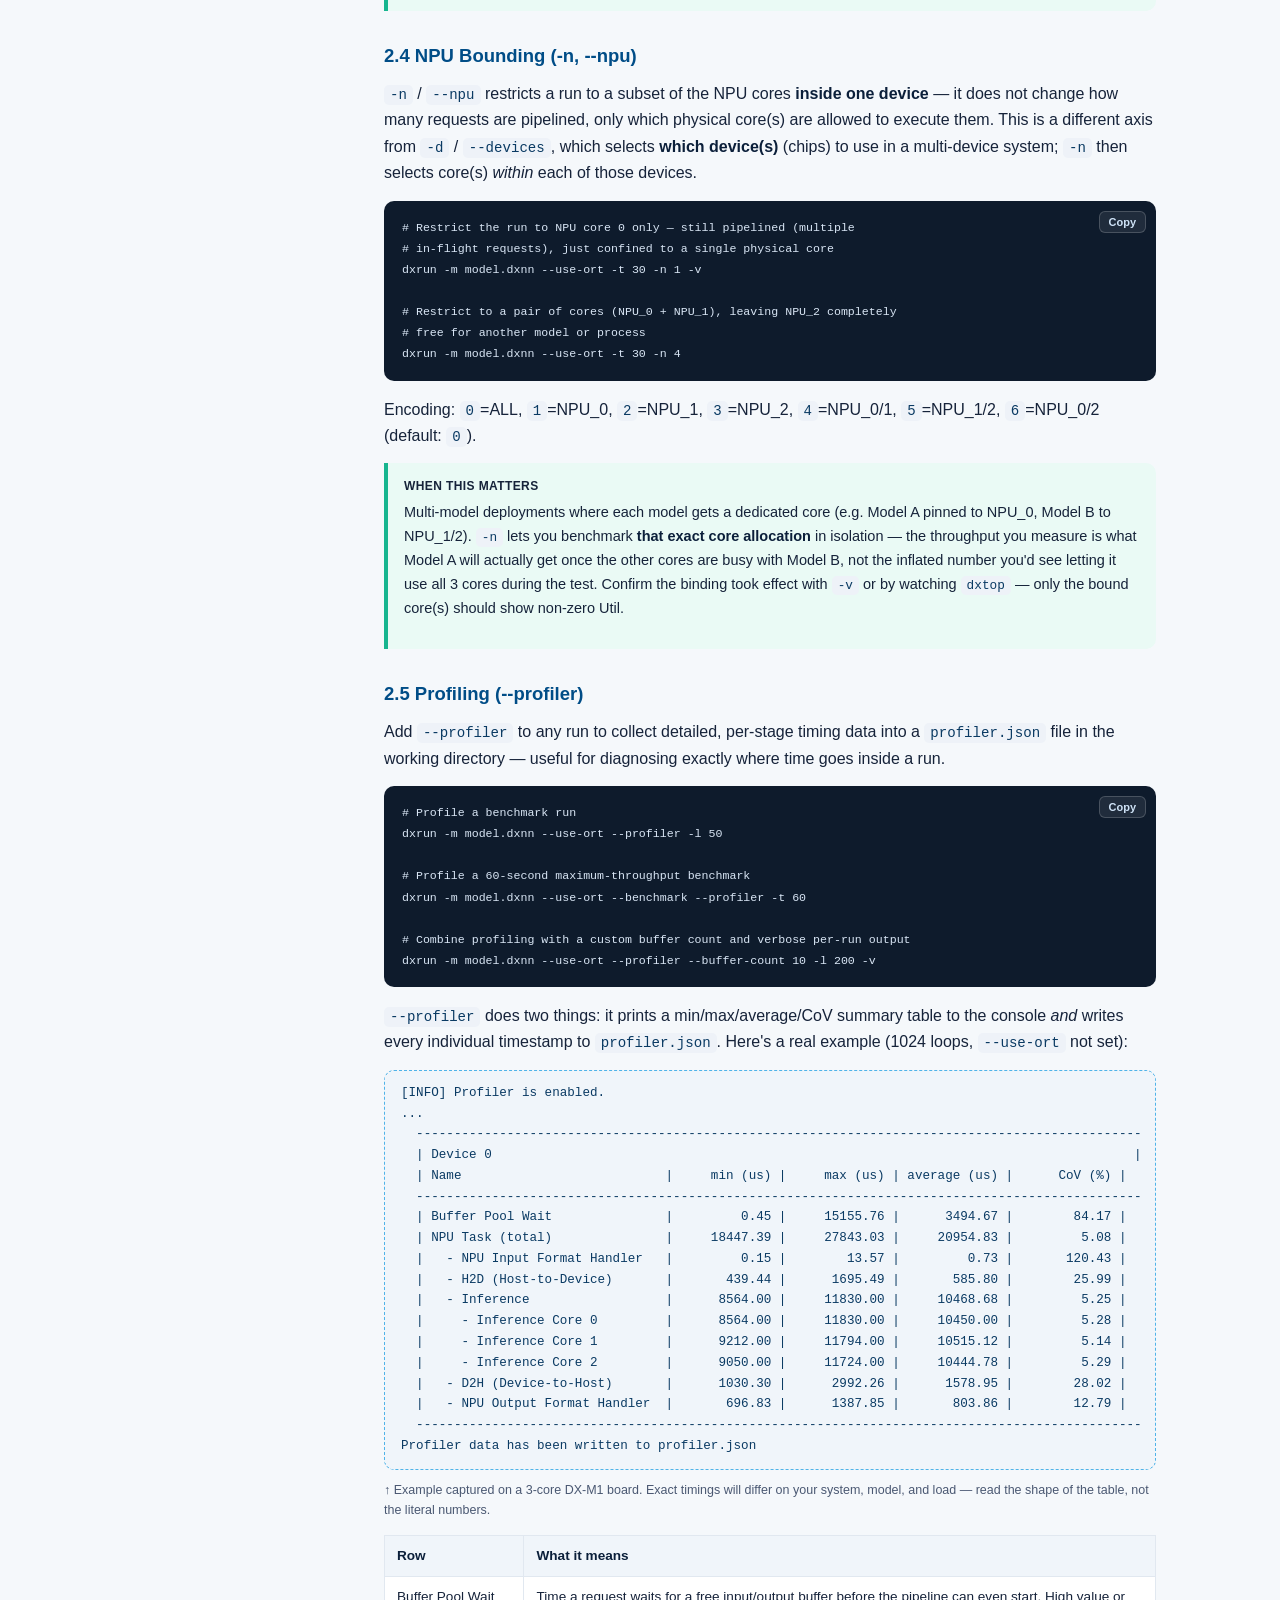
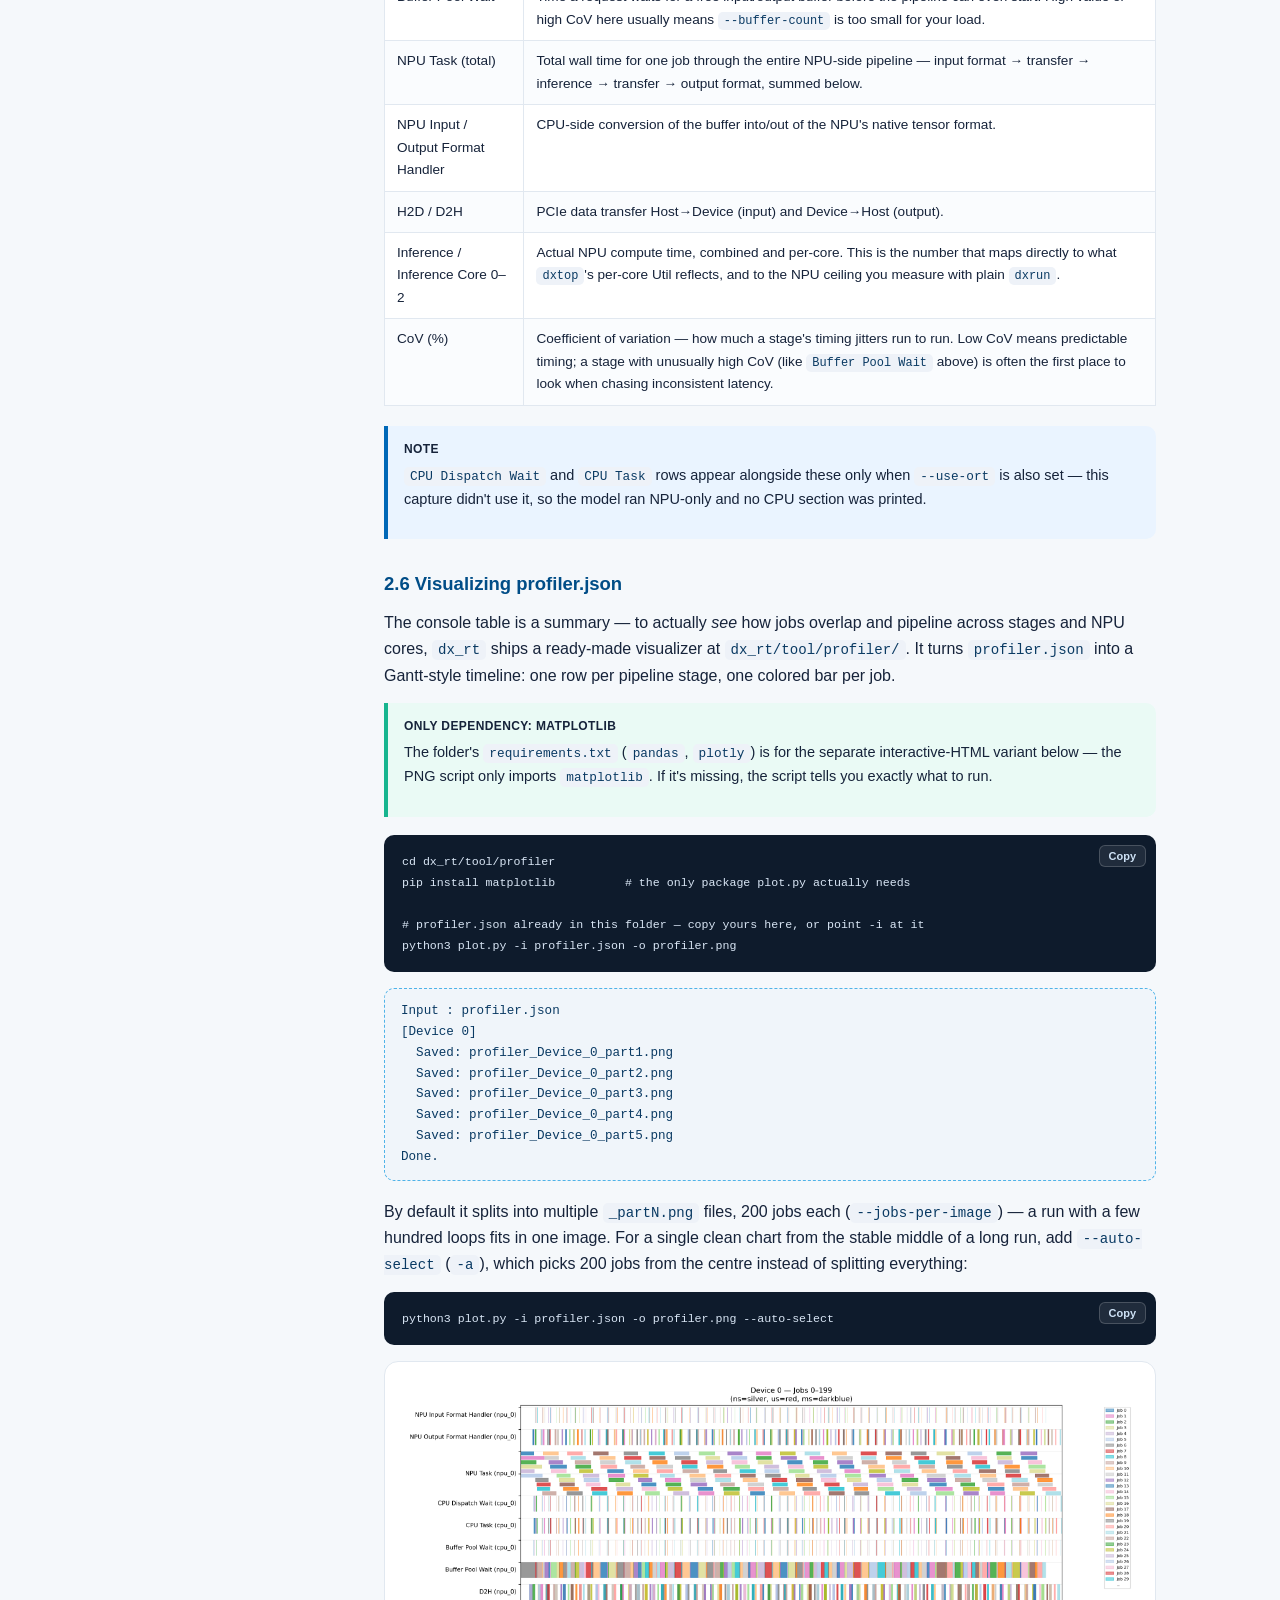
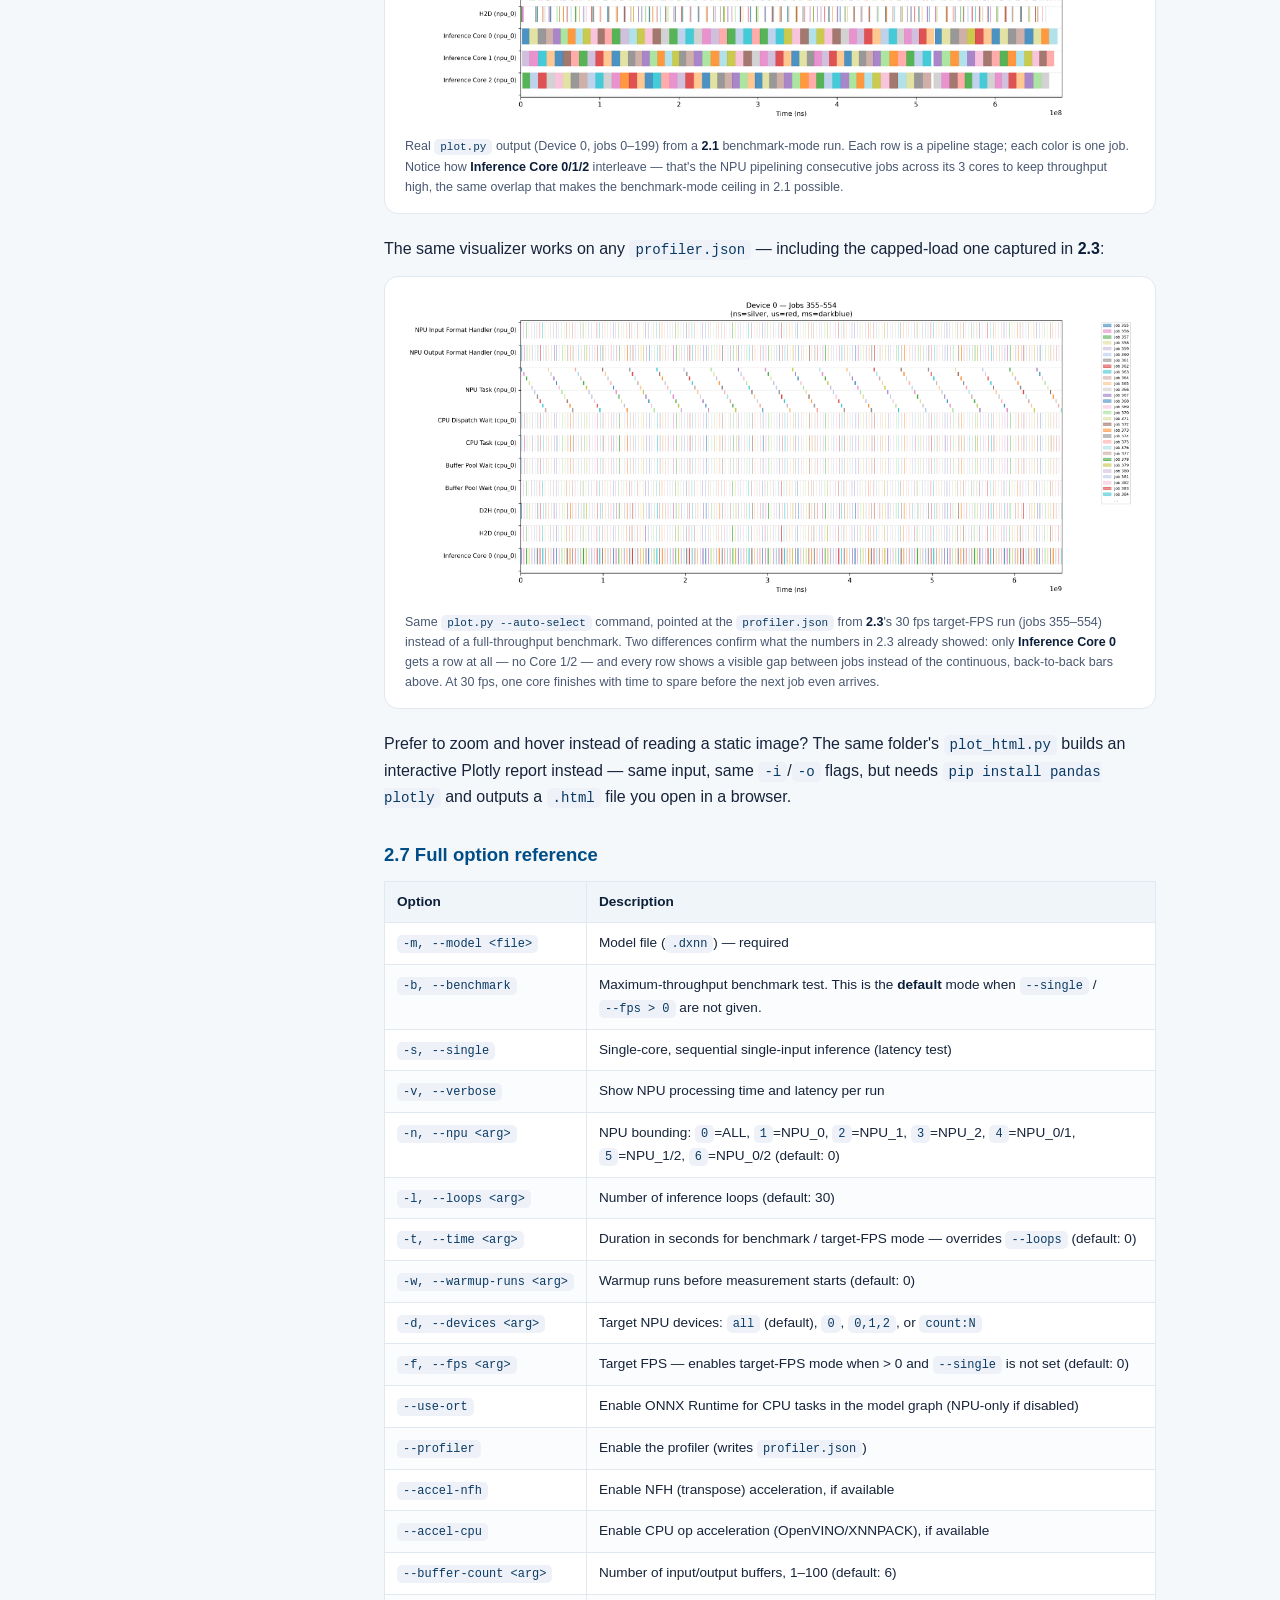
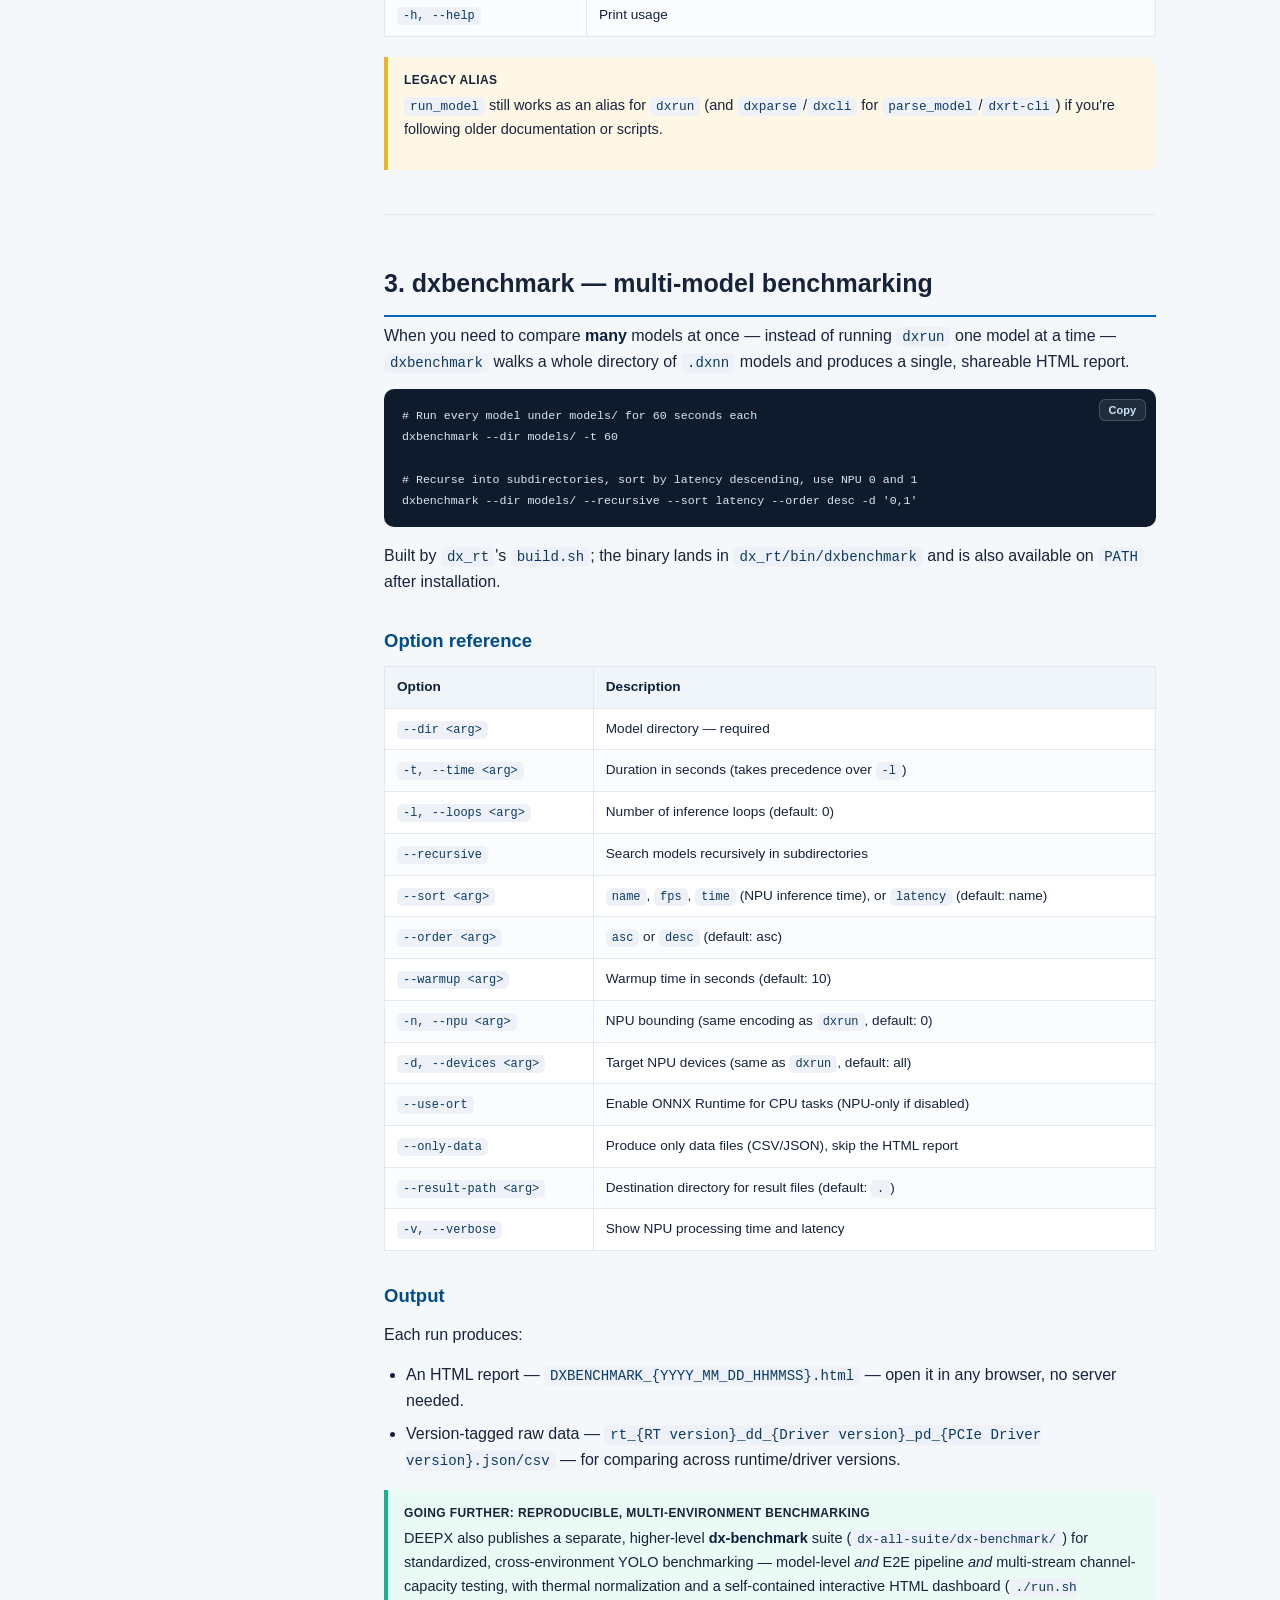
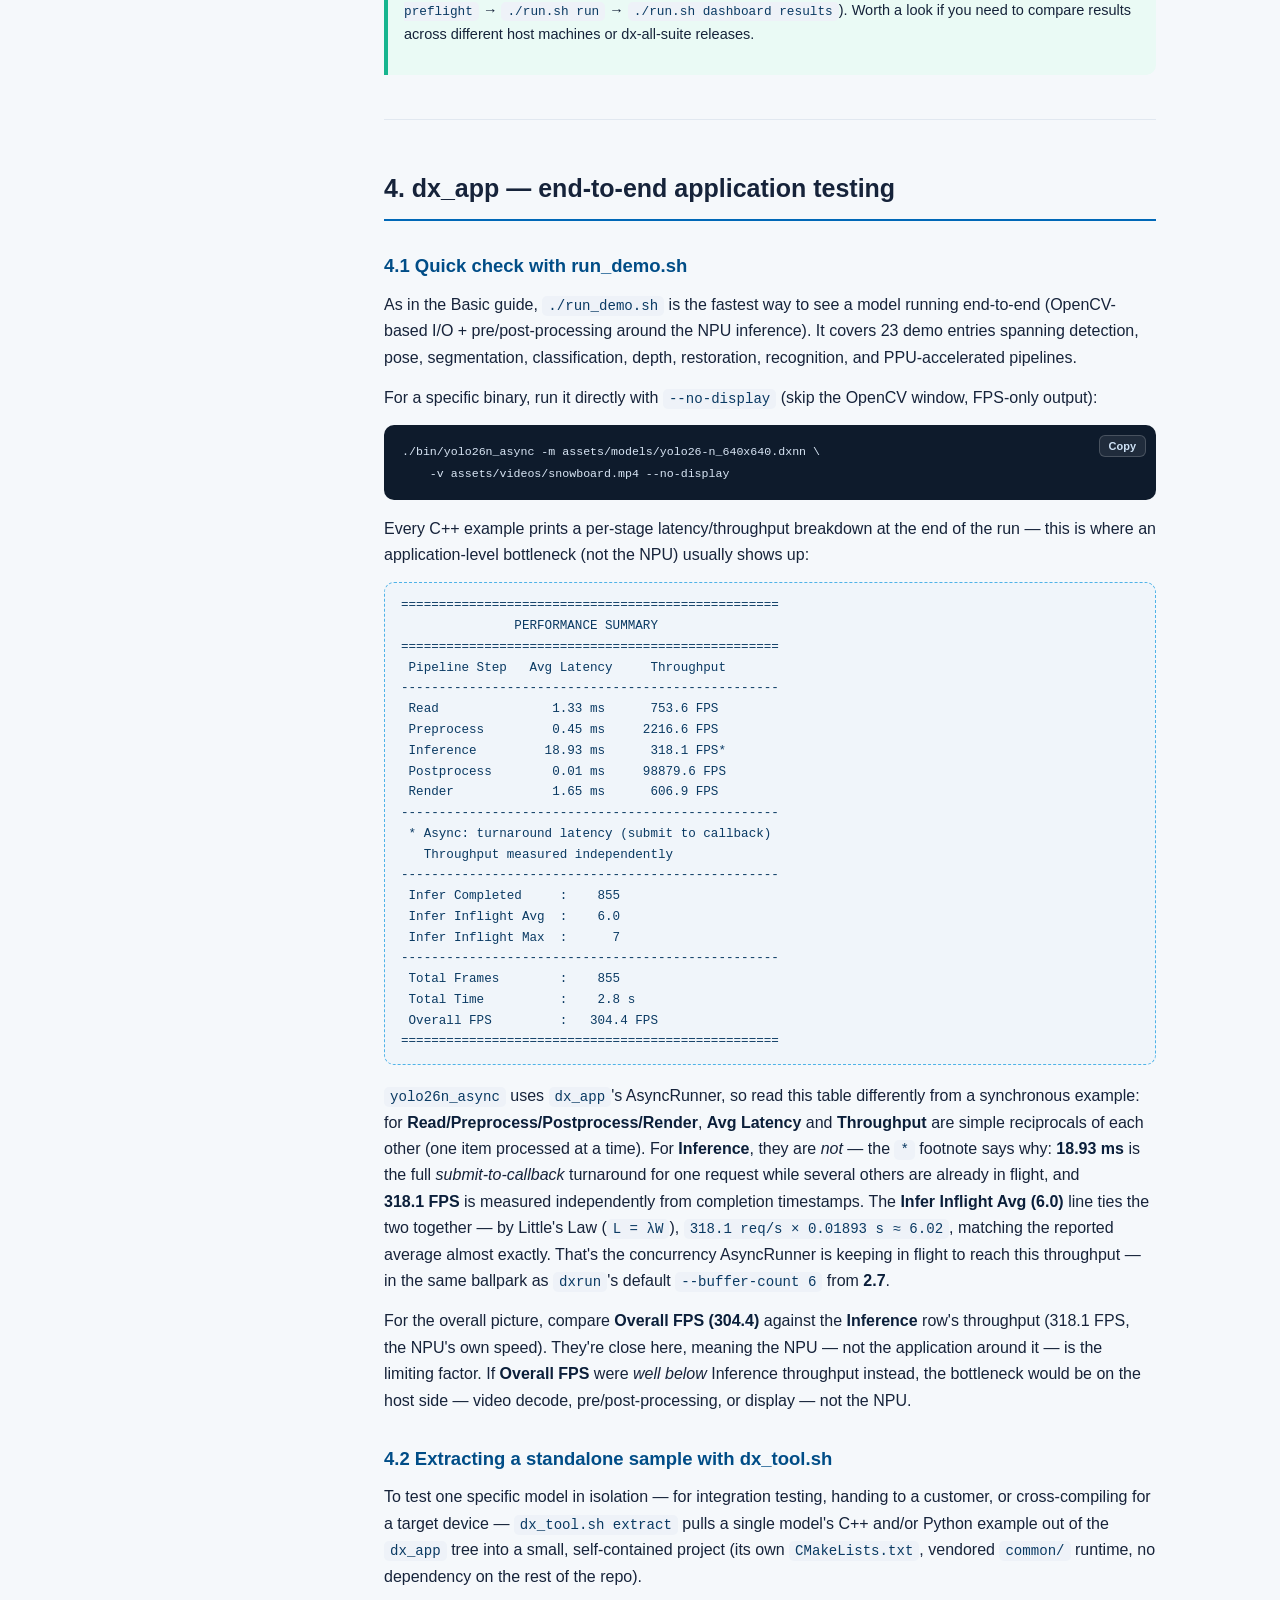
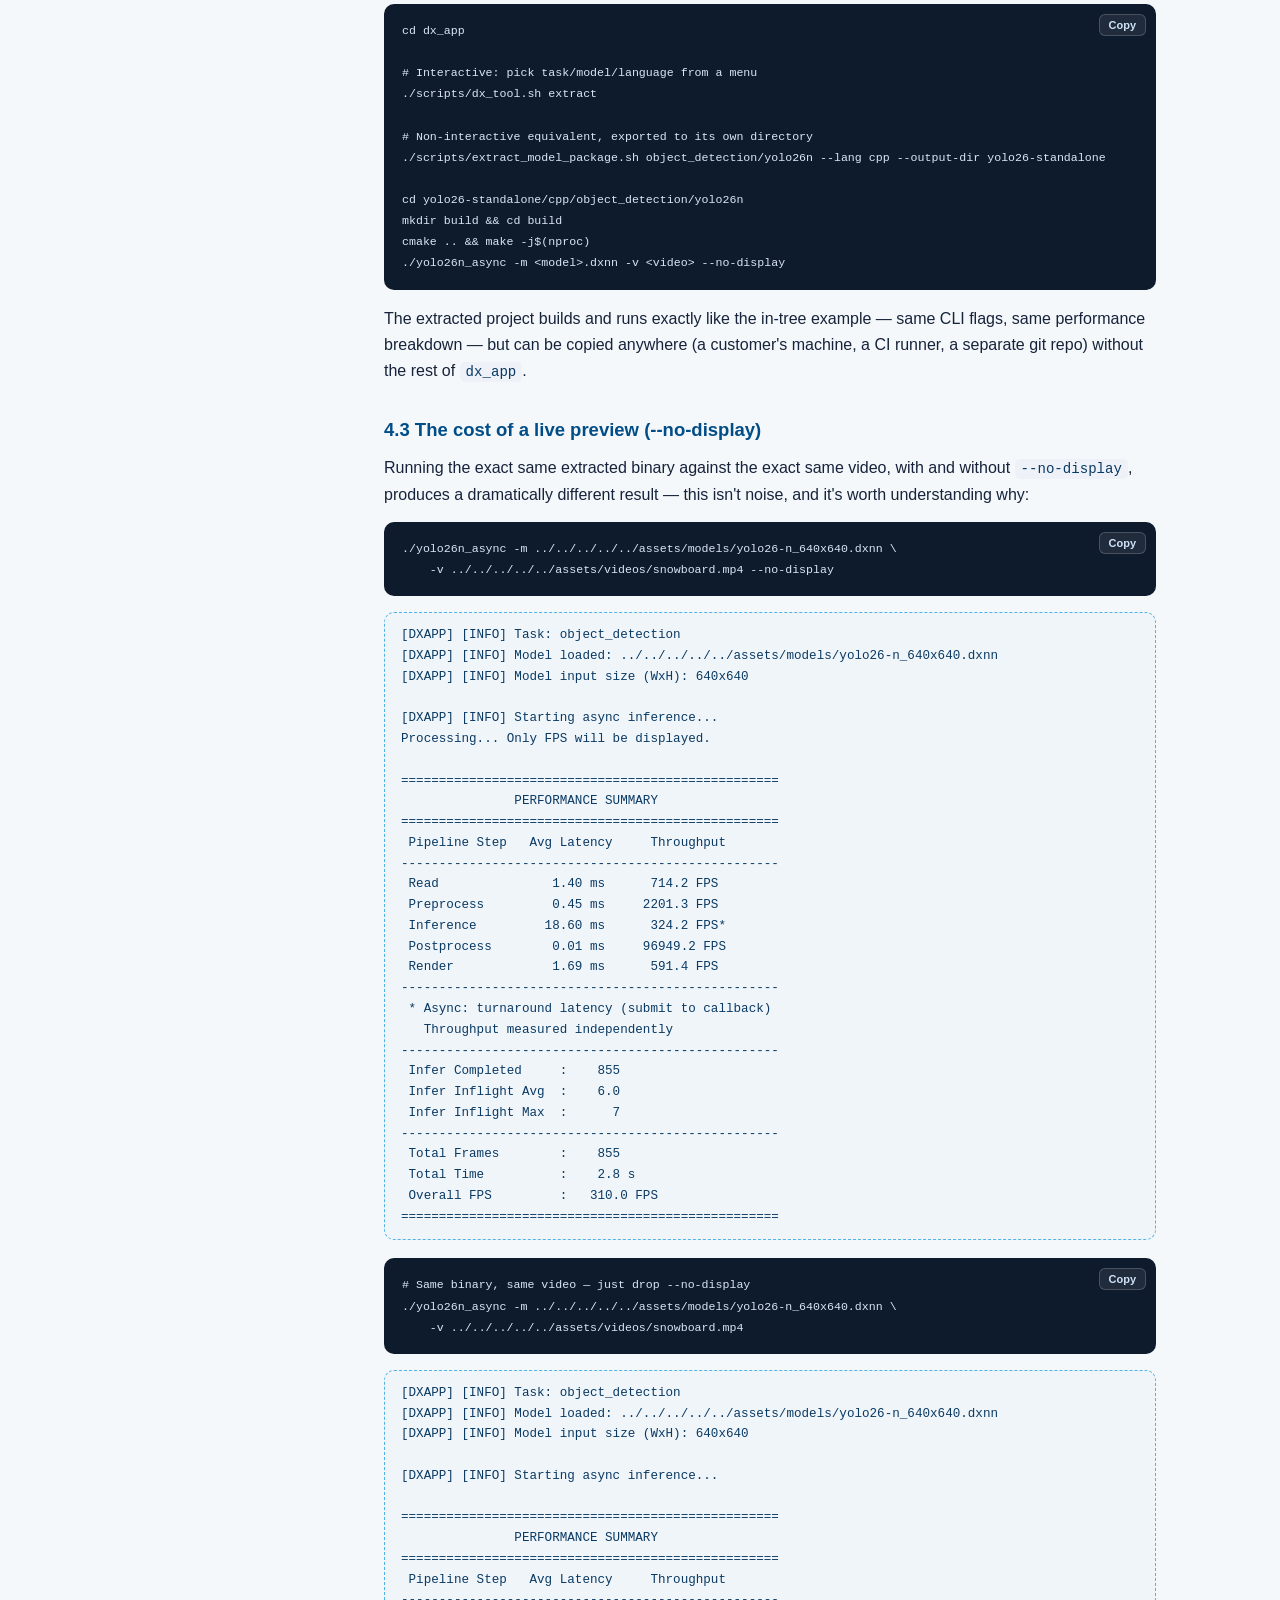
==== commit fd76b538: "Add Viatnamese" ====
--- a/advanced.html
+++ b/advanced.html
@@ -21,6 +21,7 @@
       <button type="button" data-lang="ko">한국어</button>
       <button type="button" data-lang="zh">中文</button>
       <button type="button" data-lang="ja">日本語</button>
+      <button type="button" data-lang="vi">Tiếng Việt</button>
     </div>
   </div>
 </nav>
@@ -31,10 +32,12 @@
     <span class="dx-tier-badge advanced" data-lang-ko>Advanced</span>
     <span class="dx-tier-badge advanced" data-lang-zh>Advanced</span>
     <span class="dx-tier-badge advanced" data-lang-ja>Advanced</span>
+    <span class="dx-tier-badge advanced" data-lang-vi>Advanced</span>
     <h1 data-lang-en>The complete DEEPX NPU performance evaluation toolchain</h1>
     <h1 data-lang-ko>DEEPX NPU 성능 평가 전체 툴체인</h1>
     <h1 data-lang-zh>完整的 DEEPX NPU 性能评估工具链</h1>
     <h1 data-lang-ja>DEEPX NPU 性能評価の完全なツールチェーン</h1>
+    <h1 data-lang-vi>Toolchain đánh giá hiệu năng DEEPX NPU đầy đủ</h1>
     <p data-lang-en>
       Every model-download path, the full <code>dxrun</code> and
       <code>dxbenchmark</code> option set, standalone sample extraction, and
@@ -62,6 +65,12 @@
       <a href="basic.html" style="color:#fff;text-decoration:underline;">Basicガイド</a>を先にお読みいただくか、
       必要なセクションへ直接お進みください。
     </p>
+    <p data-lang-vi>
+      Mọi cách tải model, toàn bộ tập tùy chọn của <code>dxrun</code> và <code>dxbenchmark</code>,
+      trích xuất sample độc lập, và profiling pipeline ở mức GStreamer. Hãy đọc phần này sau
+      <a href="basic.html" style="color:#fff;text-decoration:underline;">hướng dẫn Basic</a>,
+      hoặc nhảy thẳng tới mục bạn cần.
+    </p>
   </div>
 </header>
 
@@ -71,12 +80,18 @@
     <h4 data-lang-ko>목차</h4>
     <h4 data-lang-zh>本页内容</h4>
     <h4 data-lang-ja>このページの内容</h4>
+    <h4 data-lang-vi>Nội dung trang này</h4>
     <ol>
-      <li><a href="#get-model" data-lang-en>1. Get a model</a><a href="#get-model" data-lang-ko>1. 모델 준비</a><a href="#get-model" data-lang-zh>1. 获取模型</a><a href="#get-model" data-lang-ja>1. モデルを準備する</a></li>
-      <li><a href="#dxrun" data-lang-en>2. dxrun deep dive</a><a href="#dxrun" data-lang-ko>2. dxrun 심화</a><a href="#dxrun" data-lang-zh>2. dxrun 深入解析</a><a href="#dxrun" data-lang-ja>2. dxrun 徹底解説</a></li>
-      <li><a href="#dxbenchmark" data-lang-en>3. dxbenchmark</a><a href="#dxbenchmark" data-lang-ko>3. dxbenchmark</a><a href="#dxbenchmark" data-lang-zh>3. dxbenchmark</a><a href="#dxbenchmark" data-lang-ja>3. dxbenchmark</a></li>
-      <li><a href="#dx-app-e2e" data-lang-en>4. dx_app E2E</a><a href="#dx-app-e2e" data-lang-ko>4. dx_app E2E</a><a href="#dx-app-e2e" data-lang-zh>4. dx_app E2E</a><a href="#dx-app-e2e" data-lang-ja>4. dx_app E2E</a></li>
-      <li><a href="#dx-stream-e2e" data-lang-en>5. dx_stream E2E</a><a href="#dx-stream-e2e" data-lang-ko>5. dx_stream E2E</a><a href="#dx-stream-e2e" data-lang-zh>5. dx_stream E2E</a><a href="#dx-stream-e2e" data-lang-ja>5. dx_stream E2E</a></li>
+      <li><a href="#get-model" data-lang-en>1. Get a model</a><a href="#get-model" data-lang-ko>1. 모델 준비</a><a href="#get-model" data-lang-zh>1. 获取模型</a><a href="#get-model" data-lang-ja>1. モデルを準備する</a>
+<a href="#get-model" data-lang-vi>1. Lấy model</a></li>
+      <li><a href="#dxrun" data-lang-en>2. dxrun deep dive</a><a href="#dxrun" data-lang-ko>2. dxrun 심화</a><a href="#dxrun" data-lang-zh>2. dxrun 深入解析</a><a href="#dxrun" data-lang-ja>2. dxrun 徹底解説</a>
+<a href="#dxrun" data-lang-vi>2. Tìm hiểu sâu dxrun</a></li>
+      <li><a href="#dxbenchmark" data-lang-en>3. dxbenchmark</a><a href="#dxbenchmark" data-lang-ko>3. dxbenchmark</a><a href="#dxbenchmark" data-lang-zh>3. dxbenchmark</a><a href="#dxbenchmark" data-lang-ja>3. dxbenchmark</a>
+<a href="#dxbenchmark" data-lang-vi>3. dxbenchmark</a></li>
+      <li><a href="#dx-app-e2e" data-lang-en>4. dx_app E2E</a><a href="#dx-app-e2e" data-lang-ko>4. dx_app E2E</a><a href="#dx-app-e2e" data-lang-zh>4. dx_app E2E</a><a href="#dx-app-e2e" data-lang-ja>4. dx_app E2E</a>
+<a href="#dx-app-e2e" data-lang-vi>4. dx_app E2E</a></li>
+      <li><a href="#dx-stream-e2e" data-lang-en>5. dx_stream E2E</a><a href="#dx-stream-e2e" data-lang-ko>5. dx_stream E2E</a><a href="#dx-stream-e2e" data-lang-zh>5. dx_stream E2E</a><a href="#dx-stream-e2e" data-lang-ja>5. dx_stream E2E</a>
+<a href="#dx-stream-e2e" data-lang-vi>5. dx_stream E2E</a></li>
     </ol>
   </aside>
 
@@ -86,11 +101,13 @@
     <h2 data-lang-ko>1. 모델 준비</h2>
     <h2 data-lang-zh>1. 获取模型</h2>
     <h2 data-lang-ja>1. モデルを準備する</h2>
+    <h2 data-lang-vi>1. Lấy model</h2>
 
     <h3 data-lang-en>1.1 DEEPX Model Zoo (web)</h3>
     <h3 data-lang-ko>1.1 DEEPX Model Zoo (웹)</h3>
     <h3 data-lang-zh>1.1 DEEPX Model Zoo(网页)</h3>
     <h3 data-lang-ja>1.1 DEEPX Model Zoo(Web)</h3>
+    <h3 data-lang-vi>1.1 DEEPX Model Zoo (web)</h3>
     <p data-lang-en>
       <a href="https://developer.deepx.ai/modelzoo/" target="_blank" rel="noopener">developer.deepx.ai/modelzoo</a>
       hosts DEEPX's catalog of pre-compiled <code>.dxnn</code> models, organized
@@ -116,21 +133,30 @@
       プリコンパイル済み<code>.dxnn</code>モデルカタログが公開されています。必要なモデルを探して
       <code>.dxnn</code>ファイルを直接ダウンロードするだけで、コンパイル作業は一切不要です。
     </p>
+    <p data-lang-vi>
+      <a href="https://developer.deepx.ai/modelzoo/" target="_blank" rel="noopener">developer.deepx.ai/modelzoo</a>
+      là nơi lưu danh mục các model <code>.dxnn</code> đã biên dịch sẵn của DEEPX, phân loại theo tác vụ
+      (object detection, pose estimation, segmentation, classification và nhiều hơn nữa).
+      Duyệt tới model bạn cần và tải trực tiếp file <code>.dxnn</code> của nó — không cần bước compile.
+    </p>
     <div class="dx-callout">
       <strong class="dx-callout-title" data-lang-en>Good for</strong>
       <strong class="dx-callout-title" data-lang-ko>이럴 때 사용</strong>
       <strong class="dx-callout-title" data-lang-zh>适用场景</strong>
       <strong class="dx-callout-title" data-lang-ja>こんな場合に使う</strong>
+      <strong class="dx-callout-title" data-lang-vi>Phù hợp khi</strong>
       <p data-lang-en>Grabbing one or two specific models — e.g. to test a customer's exact use case, or a model that isn't part of the <code>dx_app</code> demo set.</p>
       <p data-lang-ko>특정 모델 한두 개만 필요할 때 — 예를 들어 고객의 실제 사용 사례에 맞는 모델이나, <code>dx_app</code> 데모 세트에 포함되지 않은 모델을 테스트할 때 적합합니다.</p>
       <p data-lang-zh>只需获取一两个特定模型时——例如需要测试客户的具体使用场景,或测试未包含在 <code>dx_app</code> 演示集合中的模型。</p>
       <p data-lang-ja>特定のモデルを1つか2つだけ取得したい場合に適しています——例えば顧客の実際のユースケースに合わせたモデルや、<code>dx_app</code>のデモセットに含まれていないモデルをテストする場合です。</p>
+      <p data-lang-vi>Bạn chỉ cần lấy một hai model cụ thể — ví dụ để thử đúng use case của khách hàng, hoặc một model không nằm trong tập demo của <code>dx_app</code>.</p>
     </div>
 
     <h3 data-lang-en>1.2 In bulk, via dx_app</h3>
     <h3 data-lang-ko>1.2 dx_app을 통한 일괄 다운로드</h3>
     <h3 data-lang-zh>1.2 通过 dx_app 批量下载</h3>
     <h3 data-lang-ja>1.2 dx_app による一括ダウンロード</h3>
+    <h3 data-lang-vi>1.2 Tải hàng loạt qua dx_app</h3>
     <p data-lang-en>
       <code>dx_app/setup.sh</code> (which wraps <code>setup_sample_models.sh</code>)
       downloads models directly from the DEEPX ModelZoo backend, with fine-grained
@@ -147,6 +173,10 @@
     <p data-lang-ja>
       <code>dx_app/setup.sh</code>は(内部で<code>setup_sample_models.sh</code>を呼び出して)
       DEEPX ModelZooバックエンドから直接モデルをダウンロードし、どのモデルを取得するかを細かく制御できます:
+    </p>
+    <p data-lang-vi>
+      <code>dx_app/setup.sh</code> (bao bọc <code>setup_sample_models.sh</code>) tải model trực tiếp từ
+      backend DEEPX ModelZoo, với khả năng kiểm soát chi tiết những gì được tải về:
     </p>
     <div class="dx-code-wrap">
 <pre><code>cd dx_app
@@ -164,6 +194,7 @@
       <strong class="dx-callout-title" data-lang-ko>저장 공간 주의</strong>
       <strong class="dx-callout-title" data-lang-zh>存储空间提示</strong>
       <strong class="dx-callout-title" data-lang-ja>ストレージに関する注意</strong>
+      <strong class="dx-callout-title" data-lang-vi>Cảnh báo dung lượng</strong>
       <p data-lang-en>
         <code>--all</code> downloads <strong>every</strong> model plus every
         sample video, which needs roughly <strong>30GB</strong> of free disk
@@ -193,20 +224,28 @@
         <code>--demo-models</code>を使用するか、まず<code>--dry-run</code>を実行して
         ダウンロードサイズを確認してから実行してください。
       </p>
+      <p data-lang-vi>
+        <code>--all</code> tải <strong>toàn bộ</strong> model cùng tất cả video mẫu, cần khoảng
+        <strong>30GB</strong> dung lượng trống. Nếu bạn chỉ cần một phần, hãy dùng <code>--category</code>,
+        <code>--models</code> hoặc <code>--demo-models</code> — hoặc chạy <code>--dry-run</code> trước để
+        xem dung lượng cần tải rồi mới quyết định.
+      </p>
     </div>
     <div class="dx-table-wrap">
       <table>
-        <thead><tr><th data-lang-en>Option</th><th data-lang-en>Description</th><th data-lang-ko>옵션</th><th data-lang-ko>설명</th><th data-lang-zh>选项</th><th data-lang-zh>说明</th><th data-lang-ja>オプション</th><th data-lang-ja>説明</th></tr></thead>
+        <thead><tr><th data-lang-en>Option</th><th data-lang-en>Description</th><th data-lang-ko>옵션</th><th data-lang-ko>설명</th><th data-lang-zh>选项</th><th data-lang-zh>说明</th><th data-lang-ja>オプション</th>
+<th data-lang-vi>Tùy chọn</th><th data-lang-ja>説明</th>
+<th data-lang-vi>Mô tả</th></tr></thead>
         <tbody>
-          <tr><td><code>--all</code></td><td data-lang-en>Download all models non-interactively</td><td><code>--all</code></td><td data-lang-ko>모든 모델을 비대화형으로 다운로드</td><td><code>--all</code></td><td data-lang-zh>非交互式下载全部模型</td><td><code>--all</code></td><td data-lang-ja>すべてのモデルを非対話的にダウンロード</td></tr>
-          <tr><td><code>--dry-run</code></td><td data-lang-en>List what would be downloaded, without downloading</td><td><code>--dry-run</code></td><td data-lang-ko>실제 다운로드 없이 목록만 표시</td><td><code>--dry-run</code></td><td data-lang-zh>仅显示将要下载的内容,不实际下载</td><td><code>--dry-run</code></td><td data-lang-ja>実際にダウンロードせず、対象一覧のみ表示</td></tr>
-          <tr><td><code>--list</code></td><td data-lang-en>List available models without downloading</td><td><code>--list</code></td><td data-lang-ko>다운로드 없이 사용 가능한 모델 목록 표시</td><td><code>--list</code></td><td data-lang-zh>不下载,仅列出可用模型</td><td><code>--list</code></td><td data-lang-ja>ダウンロードせずに利用可能なモデル一覧を表示</td></tr>
-          <tr><td><code>--demo-models</code></td><td data-lang-en>Only the models used by <code>run_demo.sh</code></td><td><code>--demo-models</code></td><td data-lang-ko><code>run_demo.sh</code>에서 사용하는 모델만 다운로드</td><td><code>--demo-models</code></td><td data-lang-zh>仅下载 <code>run_demo.sh</code> 使用的模型</td><td><code>--demo-models</code></td><td data-lang-ja><code>run_demo.sh</code>で使用するモデルのみダウンロード</td></tr>
-          <tr><td><code>--category=&lt;name&gt;</code></td><td data-lang-en>Only models in one task category</td><td><code>--category=&lt;name&gt;</code></td><td data-lang-ko>특정 태스크 카테고리의 모델만 다운로드</td><td><code>--category=&lt;name&gt;</code></td><td data-lang-zh>仅下载指定任务分类下的模型</td><td><code>--category=&lt;name&gt;</code></td><td data-lang-ja>特定のタスクカテゴリのモデルのみダウンロード</td></tr>
-          <tr><td><code>--models &lt;m1&gt; [m2...]</code></td><td data-lang-en>Specific models by name</td><td><code>--models &lt;m1&gt; [m2...]</code></td><td data-lang-ko>이름으로 특정 모델(들)만 다운로드</td><td><code>--models &lt;m1&gt; [m2...]</code></td><td data-lang-zh>按名称下载指定模型</td><td><code>--models &lt;m1&gt; [m2...]</code></td><td data-lang-ja>名前を指定して特定のモデルをダウンロード</td></tr>
-          <tr><td><code>--workers=&lt;N&gt;</code></td><td data-lang-en>Parallel download threads (default: 4)</td><td><code>--workers=&lt;N&gt;</code></td><td data-lang-ko>병렬 다운로드 스레드 수 (기본값: 4)</td><td><code>--workers=&lt;N&gt;</code></td><td data-lang-zh>并行下载线程数(默认:4)</td><td><code>--workers=&lt;N&gt;</code></td><td data-lang-ja>並列ダウンロードスレッド数(デフォルト:4)</td></tr>
-          <tr><td><code>--no-force</code></td><td data-lang-en>Skip files that already exist (default force-overwrites)</td><td><code>--no-force</code></td><td data-lang-ko>이미 존재하는 파일은 건너뜀 (기본값은 강제 덮어쓰기)</td><td><code>--no-force</code></td><td data-lang-zh>跳过已存在的文件(默认行为是强制覆盖)</td><td><code>--no-force</code></td><td data-lang-ja>既に存在するファイルはスキップ(デフォルトは強制上書き)</td></tr>
-          <tr><td><code>--manifest=&lt;path&gt;</code></td><td data-lang-en>Use an alternate model manifest JSON</td><td><code>--manifest=&lt;path&gt;</code></td><td data-lang-ko>대체 모델 매니페스트 JSON 사용</td><td><code>--manifest=&lt;path&gt;</code></td><td data-lang-zh>使用替代的模型清单 JSON 文件</td><td><code>--manifest=&lt;path&gt;</code></td><td data-lang-ja>代替のモデルマニフェスト JSON を使用</td></tr>
+          <tr><td data-lang-en><code>--all</code></td><td data-lang-en>Download all models non-interactively</td><td data-lang-ko><code>--all</code></td><td data-lang-ko>모든 모델을 비대화형으로 다운로드</td><td data-lang-zh><code>--all</code></td><td data-lang-zh>非交互式下载全部模型</td><td data-lang-ja><code>--all</code></td><td data-lang-ja>すべてのモデルを非対話的にダウンロード</td><td data-lang-vi><code>--all</code></td><td data-lang-vi>Tải toàn bộ model, không cần tương tác</td></tr>
+          <tr><td data-lang-en><code>--dry-run</code></td><td data-lang-en>List what would be downloaded, without downloading</td><td data-lang-ko><code>--dry-run</code></td><td data-lang-ko>실제 다운로드 없이 목록만 표시</td><td data-lang-zh><code>--dry-run</code></td><td data-lang-zh>仅显示将要下载的内容,不实际下载</td><td data-lang-ja><code>--dry-run</code></td><td data-lang-ja>実際にダウンロードせず、対象一覧のみ表示</td><td data-lang-vi><code>--dry-run</code></td><td data-lang-vi>Liệt kê những gì sẽ được tải mà không thực sự tải</td></tr>
+          <tr><td data-lang-en><code>--list</code></td><td data-lang-en>List available models without downloading</td><td data-lang-ko><code>--list</code></td><td data-lang-ko>다운로드 없이 사용 가능한 모델 목록 표시</td><td data-lang-zh><code>--list</code></td><td data-lang-zh>不下载,仅列出可用模型</td><td data-lang-ja><code>--list</code></td><td data-lang-ja>ダウンロードせずに利用可能なモデル一覧を表示</td><td data-lang-vi><code>--list</code></td><td data-lang-vi>Liệt kê các model có sẵn mà không tải</td></tr>
+          <tr><td data-lang-en><code>--demo-models</code></td><td data-lang-en>Only the models used by <code>run_demo.sh</code></td><td data-lang-ko><code>--demo-models</code></td><td data-lang-ko><code>run_demo.sh</code>에서 사용하는 모델만 다운로드</td><td data-lang-zh><code>--demo-models</code></td><td data-lang-zh>仅下载 <code>run_demo.sh</code> 使用的模型</td><td data-lang-ja><code>--demo-models</code></td><td data-lang-ja><code>run_demo.sh</code>で使用するモデルのみダウンロード</td><td data-lang-vi><code>--demo-models</code></td><td data-lang-vi>Chỉ các model mà <code>run_demo.sh</code> sử dụng</td></tr>
+          <tr><td data-lang-en><code>--category=&lt;name&gt;</code></td><td data-lang-en>Only models in one task category</td><td data-lang-ko><code>--category=&lt;name&gt;</code></td><td data-lang-ko>특정 태스크 카테고리의 모델만 다운로드</td><td data-lang-zh><code>--category=&lt;name&gt;</code></td><td data-lang-zh>仅下载指定任务分类下的模型</td><td data-lang-ja><code>--category=&lt;name&gt;</code></td><td data-lang-ja>特定のタスクカテゴリのモデルのみダウンロード</td><td data-lang-vi><code>--category=&lt;name&gt;</code></td><td data-lang-vi>Chỉ các model thuộc một category tác vụ</td></tr>
+          <tr><td data-lang-en><code>--models &lt;m1&gt; [m2...]</code></td><td data-lang-en>Specific models by name</td><td data-lang-ko><code>--models &lt;m1&gt; [m2...]</code></td><td data-lang-ko>이름으로 특정 모델(들)만 다운로드</td><td data-lang-zh><code>--models &lt;m1&gt; [m2...]</code></td><td data-lang-zh>按名称下载指定模型</td><td data-lang-ja><code>--models &lt;m1&gt; [m2...]</code></td><td data-lang-ja>名前を指定して特定のモデルをダウンロード</td><td data-lang-vi><code>--models &lt;m1&gt; [m2...]</code></td><td data-lang-vi>Chỉ định model cụ thể theo tên</td></tr>
+          <tr><td data-lang-en><code>--workers=&lt;N&gt;</code></td><td data-lang-en>Parallel download threads (default: 4)</td><td data-lang-ko><code>--workers=&lt;N&gt;</code></td><td data-lang-ko>병렬 다운로드 스레드 수 (기본값: 4)</td><td data-lang-zh><code>--workers=&lt;N&gt;</code></td><td data-lang-zh>并行下载线程数(默认:4)</td><td data-lang-ja><code>--workers=&lt;N&gt;</code></td><td data-lang-ja>並列ダウンロードスレッド数(デフォルト:4)</td><td data-lang-vi><code>--workers=&lt;N&gt;</code></td><td data-lang-vi>Số thread tải song song (mặc định: 4)</td></tr>
+          <tr><td data-lang-en><code>--no-force</code></td><td data-lang-en>Skip files that already exist (default force-overwrites)</td><td data-lang-ko><code>--no-force</code></td><td data-lang-ko>이미 존재하는 파일은 건너뜀 (기본값은 강제 덮어쓰기)</td><td data-lang-zh><code>--no-force</code></td><td data-lang-zh>跳过已存在的文件(默认行为是强制覆盖)</td><td data-lang-ja><code>--no-force</code></td><td data-lang-ja>既に存在するファイルはスキップ(デフォルトは強制上書き)</td><td data-lang-vi><code>--no-force</code></td><td data-lang-vi>Bỏ qua file đã tồn tại (mặc định là ghi đè)</td></tr>
+          <tr><td data-lang-en><code>--manifest=&lt;path&gt;</code></td><td data-lang-en>Use an alternate model manifest JSON</td><td data-lang-ko><code>--manifest=&lt;path&gt;</code></td><td data-lang-ko>대체 모델 매니페스트 JSON 사용</td><td data-lang-zh><code>--manifest=&lt;path&gt;</code></td><td data-lang-zh>使用替代的模型清单 JSON 文件</td><td data-lang-ja><code>--manifest=&lt;path&gt;</code></td><td data-lang-ja>代替のモデルマニフェスト JSON を使用</td><td data-lang-vi><code>--manifest=&lt;path&gt;</code></td><td data-lang-vi>Dùng file JSON manifest model khác</td></tr>
         </tbody>
       </table>
     </div>
@@ -214,15 +253,18 @@
     <p data-lang-ko>모델은 <code>dx_app/assets/models/</code>에, 샘플 비디오는 <code>dx_app/assets/videos/</code>에 저장됩니다.</p>
     <p data-lang-zh>模型将保存到 <code>dx_app/assets/models/</code>,示例视频保存到 <code>dx_app/assets/videos/</code>。</p>
     <p data-lang-ja>モデルは<code>dx_app/assets/models/</code>に、サンプル動画は<code>dx_app/assets/videos/</code>に保存されます。</p>
+    <p data-lang-vi>Model được lưu vào <code>dx_app/assets/models/</code>, video mẫu vào <code>dx_app/assets/videos/</code>.</p>
     <div class="dx-callout">
       <strong class="dx-callout-title" data-lang-en>Good for</strong>
       <strong class="dx-callout-title" data-lang-ko>이럴 때 사용</strong>
       <strong class="dx-callout-title" data-lang-zh>适用场景</strong>
       <strong class="dx-callout-title" data-lang-ja>こんな場合に使う</strong>
+      <strong class="dx-callout-title" data-lang-vi>Phù hợp khi</strong>
       <p data-lang-en>Setting up a full evaluation environment in one shot, scripted/CI-friendly downloads, or air-gapped/internal-network installs (<code>--internal</code>, see <code>./setup.sh --help</code>).</p>
       <p data-lang-ko>한 번에 전체 평가 환경을 구축하거나, 스크립트/CI 친화적인 다운로드, 또는 폐쇄망/내부망 설치(<code>--internal</code>, <code>./setup.sh --help</code> 참고)가 필요할 때 적합합니다.</p>
       <p data-lang-zh>一次性搭建完整的评估环境、适合脚本化/CI 场景的下载,或用于隔离网络/内网安装(<code>--internal</code>,详见 <code>./setup.sh --help</code>)。</p>
       <p data-lang-ja>評価環境を一括で構築する場合、スクリプト/CI向けのダウンロード、またはエアギャップ/内部ネットワーク環境でのインストール(<code>--internal</code>、詳細は<code>./setup.sh --help</code>参照)に適しています。</p>
+      <p data-lang-vi>Bạn muốn dựng toàn bộ môi trường đánh giá trong một lần, tải theo script/CI, hoặc cài đặt trong mạng nội bộ/air-gapped (<code>--internal</code>, xem <code>./setup.sh --help</code>).</p>
     </div>
 
     <hr class="dx-sep">
@@ -231,6 +273,7 @@
     <h2 data-lang-ko>2. dxrun 심화</h2>
     <h2 data-lang-zh>2. dxrun 深入解析</h2>
     <h2 data-lang-ja>2. dxrun 徹底解説</h2>
+    <h2 data-lang-vi>2. Tìm hiểu sâu dxrun</h2>
     <p data-lang-en>
       <code>dxrun</code> (source: <code>dx_rt/cli/dxrun.cpp</code>; legacy alias:
       <code>run_model</code>) loads one <code>.dxnn</code> model straight onto
@@ -252,11 +295,17 @@
       <code>run_model</code>)は1つの<code>.dxnn</code>モデルをNPUに直接ロードし、
       その素の性能を測定します——周囲のアプリケーションロジックに左右されない、モデルレベルの数値です。
     </p>
+    <p data-lang-vi>
+      <code>dxrun</code> (mã nguồn: <code>dx_rt/cli/dxrun.cpp</code>; alias cũ: <code>run_model</code>)
+      nạp trực tiếp một model <code>.dxnn</code> lên NPU và đo hiệu năng thuần của nó — con số ở mức model,
+      độc lập với mọi logic ứng dụng bao quanh.
+    </p>
 
     <h3 data-lang-en>2.1 Maximum throughput (benchmark mode)</h3>
     <h3 data-lang-ko>2.1 최대 처리량 확인 (benchmark 모드)</h3>
     <h3 data-lang-zh>2.1 最大吞吐量(benchmark 模式)</h3>
     <h3 data-lang-ja>2.1 最大スループットの確認(benchmark モード)</h3>
+    <h3 data-lang-vi>2.1 Throughput tối đa (benchmark mode)</h3>
     <p data-lang-en>
       Benchmark mode (<code>-b</code>) is the <strong>default</strong> when
       neither <code>--single</code> nor <code>--fps &gt; 0</code> is given. It
@@ -274,6 +323,10 @@
       <code>--single</code>も<code>--fps &gt; 0</code>も指定されていない場合、benchmark
       モード(<code>-b</code>)が<strong>デフォルト</strong>になります。NPUを持続可能な最大スループットまで押し上げます。
     </p>
+    <p data-lang-vi>
+      Benchmark mode (<code>-b</code>) là chế độ <strong>mặc định</strong> khi không có <code>--single</code>
+      và cũng không có <code>--fps &gt; 0</code>. Nó đẩy NPU tới mức throughput cao nhất có thể duy trì.
+    </p>
     <div class="dx-code-wrap">
 <pre><code># Run for a fixed duration (recommended — more stable than a fixed loop count)
 dxrun -m model.dxnn --use-ort -t 30
@@ -288,6 +341,7 @@
     <p data-lang-ko>실행 중 <code>dxtop</code>을 확인해보세요 — 3개 코어 모두 포화 상태에 가깝게 유지되고, Temp도 그에 따라 상승합니다:</p>
     <p data-lang-zh>运行期间请查看 <code>dxtop</code>——3 个核心都应接近饱和状态,温度也会相应上升:</p>
     <p data-lang-ja>実行中は<code>dxtop</code>を確認してください——3コアすべてがほぼ飽和状態になり、温度もそれに応じて上昇します:</p>
+    <p data-lang-vi>Hãy xem <code>dxtop</code> trong lúc chạy — cả 3 core sẽ gần như bão hòa, và Temp sẽ tăng theo:</p>
     <figure class="dx-figure" style="padding:12px;">
       <img src="assets/dxtop_full.png" alt="dxtop live NPU dashboard during a benchmark-mode run, showing all 3 cores near 100% Util (99.9%, 99.6%, 99.8%) at 45-46°C, 750 mV, 1000 MHz" style="display:block;width:100%;border-radius:8px;">
       <figcaption>
@@ -295,6 +349,7 @@
         <span data-lang-ko><code>dxtop</code>로 본 benchmark 모드 실행 화면 — 3개 코어 모두 <strong>99.9% / 99.6% / 99.8%</strong> Util, <strong>45–46°C</strong>를 기록합니다. 이것이 "before" 그림입니다 — 같은 보드가 유휴 상태를 거의 벗어나지 않는 <strong>2.3</strong>의 target-FPS 캡처와 비교해보세요.</span>
         <span data-lang-zh><code>dxtop</code> 显示的 benchmark 模式运行画面——3 个核心的 Util 分别为 <strong>99.9% / 99.6% / 99.8%</strong>,温度为 <strong>45–46&nbsp;°C</strong>。这是"之前"的画面——可以与 <strong>2.3</strong> 节中同一块板卡在 target-FPS 下几乎保持空闲的截图对比。</span>
         <span data-lang-ja><code>dxtop</code>で見たbenchmarkモード実行時の画面——3コアすべてが<strong>99.9% / 99.6% / 99.8%</strong> Util、<strong>45–46&nbsp;°C</strong>を記録しています。これが「before」の状態です——同じボードがほぼアイドル状態を維持する<strong>2.3</strong>節のtarget-FPSキャプチャと比較してみてください。</span>
+        <span data-lang-vi><code>dxtop</code> trong một lần chạy benchmark mode — cả 3 core đều ở mức Util <strong>99.9% / 99.6% / 99.8%</strong>, <strong>45–46&nbsp;°C</strong>. Đây là bức tranh "trước" — hãy so với ảnh chụp target-FPS ở mục <strong>2.3</strong>, nơi cùng board đó gần như không rời khỏi trạng thái idle.</span>
       </figcaption>
     </figure>
 
@@ -302,6 +357,7 @@
     <h3 data-lang-ko>2.2 단일 코어, 순차 실행 (-s, --single)</h3>
     <h3 data-lang-zh>2.2 单核、顺序执行 (-s, --single)</h3>
     <h3 data-lang-ja>2.2 シングルコア・逐次実行 (-s, --single)</h3>
+    <h3 data-lang-vi>2.2 Thực thi tuần tự trên một core (-s, --single)</h3>
     <p data-lang-en>
       Use <code>-s</code> / <code>--single</code> instead for a
       <strong>single-core, sequential</strong> latency measurement (one input
@@ -322,6 +378,11 @@
       <strong>シングルコア・逐次実行</strong>のレイテンシを測定したい場合は、代わりに<code>-s</code> / <code>--single</code>を
       使用してください(一度に1つの入力のみ処理——知りたいのが「<em>1回の推論にかかる時間</em>」であって
       「<em>1秒あたり何回処理できるか</em>」ではない場合に使う数値です)。
+    </p>
+    <p data-lang-vi>
+      Dùng <code>-s</code> / <code>--single</code> khi bạn muốn đo latency <strong>tuần tự trên một core</strong>
+      (mỗi lần một input — đây là con số bạn cần khi câu hỏi là "<em>một lần inference mất bao lâu</em>",
+      chứ không phải "<em>bao nhiêu lần mỗi giây</em>").
     </p>
     <div class="dx-code-wrap">
 <pre><code>dxrun -m assets/models/yolo26-n_640x640.dxnn -v -l 300 --use-ort -s</code></pre>
@@ -335,6 +396,7 @@
       <strong class="dx-callout-title" data-lang-ko>이 수치에 대하여</strong>
       <strong class="dx-callout-title" data-lang-zh>关于这些数据</strong>
       <strong class="dx-callout-title" data-lang-ja>この数値について</strong>
+      <strong class="dx-callout-title" data-lang-vi>Về các con số này</strong>
       <p data-lang-en>
         The performance numbers shown throughout this guide (FPS, latency, NPU
         Processing Time, temperatures, etc.) are reference measurements from
@@ -367,6 +429,13 @@
         構成全体によって変動します——これらの数値は結果の傾向を把握するための
         参考としてご利用いただき、DX-M1 や YOLO26n の公式な性能仕様として扱わ
         ないようにしてください。
+      </p>
+      <p data-lang-vi>
+        Các con số hiệu năng trong hướng dẫn này (FPS, latency, NPU Processing Time, nhiệt độ, v.v.)
+        là số đo tham khảo từ một hệ thống thử nghiệm cụ thể, ghi lại nhằm mục đích minh họa.
+        Kết quả sẽ thay đổi tùy theo CPU của host, cấu hình PCIe, phiên bản DX-RT/driver,
+        thiết lập biên dịch model và cấu hình hệ thống tổng thể — hãy dùng chúng để hiểu
+        xu hướng của kết quả, chứ không phải như thông số hiệu năng chính thức của DX-M1 hay YOLO26n.
       </p>
     </div>
     <p data-lang-en>
@@ -446,15 +515,28 @@
     <p data-lang-ja>
       ラベルが<strong>「Benchmark Result (single input)」</strong>に変わっていることに注目してください——<code>-s</code>を使っても<code>dxrun</code>は<code>-l 300</code>の指定どおり300回ループしますが、その300回のリクエストを<strong>1つずつ、厳密に逐次的に</strong>発行し、<strong>2.1のデフォルトモード</strong>で見たパイプライン化されたスループットの視点ではなく、リクエストごとの統計を報告します。この3つの数値には、注意深く読むべき点がいくつかあります:
     </p>
+    <p data-lang-vi>
+      Hãy để ý nhãn đã đổi thành <strong>"Benchmark Result (single input)"</strong> — với <code>-s</code>,
+      <code>dxrun</code> vẫn lặp <code>-l 300</code> lần, nhưng phát ra 300 request đó
+      <strong>từng cái một, nghiêm ngặt theo tuần tự</strong>, và báo cáo thống kê theo từng request thay vì
+      góc nhìn throughput có pipeline như ở <strong>chế độ mặc định của 2.1</strong>.
+      Có vài điểm đáng đọc kỹ trong ba con số này:
+    </p>
     <ul data-lang-ja>
       <li><strong>NPU Processing Time(7.238&nbsp;ms)</strong>は、NPUコア自体が計算に費やした時間のみを表します——デバイスとの間でのデータ転送時間は含まれません。</li>
       <li><strong>Latency(11.638&nbsp;ms)</strong>はNPU Processing Timeより明らかに高くなっています。この約4.4&nbsp;msのギャップは、まさに<strong>2.5 Profiling</strong>節で直接測定した<strong>H2D転送、NPU Input/Output Format Handler、D2H転送</strong>のオーバーヘッドです——<code>-s</code>ではこのオーバーヘッドを隠してくれる他の並行リクエストが存在しないため、毎回のリクエストでそのまま表面化します。</li>
       <li><strong>FPS(84.86)</strong>は本質的に<code>1000&nbsp;/&nbsp;Latency</code>です(1000&nbsp;/&nbsp;11.638&nbsp;≈&nbsp;85.9で、反復間の若干の追加処理を考慮すれば報告値の84.86に近づきます)。これこそ<code>-s</code>が教えてくれる重要な点です:<em>パイプライン化が一切ない</em>状態——現在のリクエストが完了する前に次のリクエストがキューに入っていない状態——では、これが<strong>1つ</strong>のNPUコア上で厳密に逐次実行される単一ストリームの、正直な最悪ケースのスループット上限です。これはbenchmarkモードの数百FPSという数字よりはるかに低く、それは想定通りです。benchmarkモードは3コアすべてにまたがって多数の実行中リクエストを重ね合わせることで、まさにこの転送/フォーマット処理オーバーヘッドを隠しますが、<code>-s</code>は意図的にそれをしません。</li>
     </ul>
+    <ul data-lang-vi>
+      <li><strong>NPU Processing Time (7.238&nbsp;ms)</strong> chỉ là khoảng thời gian bản thân NPU core thực sự tính toán — không bao gồm việc chuyển dữ liệu vào/ra thiết bị.</li>
+      <li><strong>Latency (11.638&nbsp;ms)</strong> cao hơn hẳn NPU Processing Time. Khoảng chênh ~4.4&nbsp;ms đó chính là overhead của <strong>H2D transfer, NPU Input/Output Format Handler và D2H transfer</strong> mà bạn đo được trực tiếp ở mục <strong>2.5 Profiling</strong> — với <code>-s</code> không có request nào khác đang chạy để che lấp overhead này, nên nó lộ ra trọn vẹn ở từng request.</li>
+      <li><strong>FPS (84.86)</strong> về cơ bản bằng <code>1000&nbsp;/&nbsp;Latency</code> (1000&nbsp;/&nbsp;11.638&nbsp;≈&nbsp;85.9, khá sát con số 84.86 được báo cáo nếu tính thêm một chút chi phí quản lý giữa các vòng lặp). Đây chính là điều <code>-s</code> cho bạn biết: khi <em>hoàn toàn không có pipelining</em> — không có request kế tiếp xếp hàng trong lúc request hiện tại chưa xong — thì đây là trần throughput trung thực, ở trường hợp xấu nhất, cho một luồng request tuần tự nghiêm ngặt trên <strong>một</strong> NPU core. Nó thấp hơn nhiều so với các con số vài trăm FPS ở benchmark mode, và điều đó là bình thường: benchmark mode chồng lấn nhiều request đang chạy trên cả 3 core để che đúng phần overhead chuyển dữ liệu/xử lý format này, còn <code>-s</code> thì chủ ý không làm vậy.</li>
+    </ul>
     <p data-lang-en>Check <code>dxtop</code> while this runs — with <code>-s</code>, only a single NPU core shows activity; the rest stay idle:</p>
     <p data-lang-ko>실행 중 <code>dxtop</code>을 확인해보세요 — <code>-s</code>를 사용하면 NPU 코어 하나에서만 활동이 나타나고 나머지는 유휴 상태를 유지합니다:</p>
     <p data-lang-zh>运行期间请查看 <code>dxtop</code>——使用 <code>-s</code> 时,只有一个 NPU 核心会显示活动,其余核心保持空闲:</p>
     <p data-lang-ja>実行中は<code>dxtop</code>を確認してください——<code>-s</code>を使うと1つのNPUコアだけが活動を示し、残りはアイドル状態のままです:</p>
+    <p data-lang-vi>Hãy xem <code>dxtop</code> trong lúc chạy — với <code>-s</code>, chỉ một NPU core có hoạt động; các core còn lại vẫn idle:</p>
     <figure class="dx-figure">
       <img src="assets/dxtop_single.png" alt="dxtop during dxrun -s single-core mode, showing only one NPU core with non-zero Util while the other cores remain idle at 0%" style="display:block;width:100%;border-radius:8px;">
       <figcaption>
@@ -462,6 +544,7 @@
         <span data-lang-ko><code>dxrun -s</code> 실행 중 <code>dxtop</code> 화면 — 코어 하나의 <strong>Util</strong>만 유휴 상태를 벗어나고 나머지는 ~0%를 유지합니다. benchmark 모드처럼 전체 코어에 작업을 분산하는 것이 아니라, <code>--single</code>이 실제로 코어 하나에서 순차적으로 실행됨을 확인할 수 있습니다.</span>
         <span data-lang-zh><code>dxrun -s</code> 运行期间的 <code>dxtop</code> 画面——只有一个核心的 <strong>Util</strong> 脱离空闲状态,其余核心保持在 ~0%,证实了 <code>--single</code> 确实只在单个核心上顺序执行,而不像 benchmark 模式那样把工作分散到所有核心上。</span>
         <span data-lang-ja><code>dxrun -s</code>実行中の<code>dxtop</code>画面——1つのコアの<strong>Util</strong>だけがアイドル状態から動き、残りは~0%のままです。これは<code>--single</code>がbenchmarkモードのように全コアへ作業を分散するのではなく、実際に単一コアで逐次実行していることを裏付けています。</span>
+        <span data-lang-vi><code>dxtop</code> trong lúc chạy <code>dxrun -s</code> — chỉ <strong>Util</strong> của một core rời khỏi mức idle; các core khác giữ ở ~0%, xác nhận <code>--single</code> thực sự chạy tuần tự trên một core thay vì trải công việc ra tất cả các core như benchmark mode.</span>
       </figcaption>
     </figure>
 
@@ -469,6 +552,7 @@
     <h3 data-lang-ko>2.3 FPS 제한 모드 (-f, --fps)</h3>
     <h3 data-lang-zh>2.3 FPS 限制模式 (-f, --fps)</h3>
     <h3 data-lang-ja>2.3 FPS 制限モード (-f, --fps)</h3>
+    <h3 data-lang-vi>2.3 Chế độ giới hạn FPS (-f, --fps)</h3>
     <p data-lang-en>
       For many camera-based edge applications, maximum throughput is rarely
       how a model runs in production — a 30 fps camera feed doesn't need the
@@ -503,6 +587,13 @@
       同じモデルについて、飽和状態ではなく<strong>代表的で制限された負荷下
       でのレイテンシと安定性</strong>を確認できます。
     </p>
+    <p data-lang-vi>
+      Với nhiều ứng dụng edge dùng camera, throughput tối đa hiếm khi là cách model chạy trong thực tế —
+      một luồng camera 30 fps không cần NPU chạy hết công suất, vì nhu cầu inference bị giới hạn bởi
+      frame rate đầu vào. Chế độ target-FPS giới hạn tốc độ đầu vào ở một mức FPS cố định để bạn kiểm tra
+      <strong>latency và độ ổn định dưới một tải tiêu biểu, có giới hạn</strong> thay vì tải bão hòa,
+      trên đúng model bạn đã benchmark ở mục <strong>2.1</strong>.
+    </p>
     <p data-lang-en>
       Target-FPS mode automatically activates whenever <code>-f</code> is
       greater than <code>0</code> and <code>--single</code> is not set — it's
@@ -525,6 +616,11 @@
       場合、target-FPSモードは自動的に有効になります——これは<strong>2.2</strong>の
       シングルコアモードとは排他的です。<code>-v</code>と組み合わせることで、フレームごとの
       NPU処理時間とレイテンシを確認できます。
+    </p>
+    <p data-lang-vi>
+      Chế độ target-FPS tự động kích hoạt khi <code>-f</code> lớn hơn <code>0</code> và <code>--single</code>
+      không được đặt — nó loại trừ lẫn nhau với chế độ single-core ở mục <strong>2.2</strong>.
+      Kết hợp với <code>-v</code> để xem NPU processing time và latency của từng frame.
     </p>
     <div class="dx-code-wrap">
 <pre><code># Cap the input rate at 30 fps (matches a typical camera feed) for 30 seconds,
@@ -621,6 +717,17 @@
       近づいていないため、コア1つだけで十分対応でき、ランタイムがより多くのコアに作業を分散する
       理由がありません。
     </p>
+    <p data-lang-vi>
+      <strong>FPS (30.30)</strong> rơi đúng vào mục tiêu <code>-f 30</code>, xác nhận cơ chế giới hạn hoạt động đúng,
+      và <strong>NPU Processing Time (7.236&nbsp;ms)</strong> / <strong>Latency (11.654&nbsp;ms)</strong>
+      gần như trùng khớp với các con số <strong>single-core, không pipelining</strong> đo bằng <code>-s</code>
+      ở mục <strong>2.2</strong> (7.238&nbsp;ms / 11.638&nbsp;ms). Đó không phải trùng hợp, và bảng profiler phía trên
+      chứng minh trực tiếp điều đó: chỉ có <strong>Inference Core 0</strong> xuất hiện — không hề có dòng Core 1
+      hay Core 2 — nghĩa là tải 30&nbsp;fps này thực sự được phục vụ bởi một core vật lý duy nhất trong suốt
+      quá trình, đúng như những gì <code>-s</code> ép buộc ở 2.2, chỉ là không cần đến cờ đó. Ở 30&nbsp;fps,
+      NPU còn cách rất xa trần ~300&nbsp;fps ở mục <strong>2.1</strong>, nên một core là đủ theo kịp —
+      runtime không có lý do gì để trải công việc ra thêm core khác.
+    </p>
     <p data-lang-en>
       The <strong>Buffer Pool Wait</strong> row makes the same point from a
       different angle: the NPU-side average here is
@@ -659,10 +766,19 @@
       およそ3桁小さい値です。バッファを取り合う他のリクエストがないため、待つべきものが
       実質的に存在しないのです。この表の各行の意味については<strong>2.5</strong>を参照してください。
     </p>
+    <p data-lang-vi>
+      Dòng <strong>Buffer Pool Wait</strong> nói lên cùng một điều từ góc nhìn khác: trung bình phía NPU ở đây là
+      <strong>2.94&nbsp;us</strong> (phía CPU: <strong>2.19&nbsp;us</strong>), so với <strong>3494.67&nbsp;us</strong>
+      (CoV 84.17%) của dòng tương ứng phía NPU trong ảnh chụp chạy full-throughput ở mục <strong>2.5</strong>
+      (lần đó không dùng <code>--use-ort</code> nên không có phần CPU để so sánh) — nhỏ hơn khoảng ba bậc độ lớn.
+      Khi không có request nào khác xếp hàng tranh buffer, về cơ bản chẳng có gì để phải chờ.
+      Xem mục <strong>2.5</strong> để biết ý nghĩa từng dòng trong bảng này.
+    </p>
     <p data-lang-en>Check <code>dxtop</code> during this run — unlike <strong>2.1</strong>'s benchmark run, per-core Util stays well below 20% and Temp stays close to the idle baseline instead of climbing:</p>
     <p data-lang-ko>이 실행 중 <code>dxtop</code>을 확인해보세요 — <strong>2.1</strong>의 benchmark 실행과 달리, 코어별 Util이 20%에 훨씬 못 미치는 수준을 유지하고 Temp도 상승하지 않고 유휴 상태 기준값에 가깝게 유지됩니다:</p>
     <p data-lang-zh>运行期间请查看 <code>dxtop</code>——与<strong>2.1</strong>的 benchmark 运行不同,各核心的 Util 会保持在远低于 20% 的水平,温度也接近空闲基线而不会上升:</p>
     <p data-lang-ja>この実行中は<code>dxtop</code>を確認してください——<strong>2.1</strong>のbenchmark実行とは異なり、コアごとのUtilは20%を大きく下回ったままで、温度も上昇せず、アイドル時のベースラインに近い状態を保ちます:</p>
+    <p data-lang-vi>Hãy xem <code>dxtop</code> trong lần chạy này — khác với lần chạy benchmark ở mục <strong>2.1</strong>, Util của từng core giữ ở mức thấp hơn 20% và Temp giữ gần mức nền idle thay vì tăng lên:</p>
     <figure class="dx-figure" style="padding:12px;">
       <img src="assets/dxtop.png" alt="dxtop live NPU dashboard during the target-FPS (30 fps) test, showing per-core Util well below 20% and Temp near the idle baseline" style="display:block;width:100%;border-radius:8px;">
       <figcaption>
@@ -670,6 +786,7 @@
         <span data-lang-ko>30fps target-FPS 실행 중 <code>dxtop</code> 화면 — 2.1의 benchmark 모드 실행에서 본 ~100%와 달리, 코어별 Util이 20%에 훨씬 못 미치는 수준을 유지합니다.</span>
         <span data-lang-zh>30&nbsp;fps target-FPS 运行期间的 <code>dxtop</code> 画面——各核心 Util 保持在远低于 20% 的水平,与 2.1 节 benchmark 模式运行中所见的 ~100% 形成鲜明对比。</span>
         <span data-lang-ja>30&nbsp;fps target-FPS実行中の<code>dxtop</code>画面——コアごとのUtilは20%を大きく下回ったままで、2.1節のbenchmarkモード実行で見られた~100%とは対照的です。</span>
+        <span data-lang-vi><code>dxtop</code> trong một lần chạy target-FPS 30&nbsp;fps — Util của từng core giữ ở mức thấp hơn 20%, tương phản rõ rệt với mức ~100% thấy ở lần chạy benchmark mode tại 2.1.</span>
       </figcaption>
     </figure>
     <div class="dx-table-wrap">
@@ -679,11 +796,16 @@
             <th data-lang-en>Mode</th><th data-lang-en>Command</th><th data-lang-en>NPU Util (dxtop)</th><th data-lang-en>Temp trend</th><th data-lang-en>What it tells you</th>
             <th data-lang-ko>모드</th><th data-lang-ko>명령어</th><th data-lang-ko>NPU 사용률 (dxtop)</th><th data-lang-ko>온도 추이</th><th data-lang-ko>확인할 수 있는 것</th>
             <th data-lang-zh>模式</th><th data-lang-zh>命令</th><th data-lang-zh>NPU 利用率 (dxtop)</th><th data-lang-zh>温度趋势</th><th data-lang-zh>说明的内容</th>
-            <th data-lang-ja>モード</th><th data-lang-ja>コマンド</th><th data-lang-ja>NPU使用率 (dxtop)</th><th data-lang-ja>温度傾向</th><th data-lang-ja>わかること</th>
+            <th data-lang-ja>モード</th>
+            <th data-lang-vi>Chế độ</th><th data-lang-ja>コマンド</th>
+<th data-lang-vi>Lệnh</th><th data-lang-ja>NPU使用率 (dxtop)</th>
+<th data-lang-vi>NPU Util (dxtop)</th><th data-lang-ja>温度傾向</th>
+<th data-lang-vi>Xu hướng nhiệt độ</th><th data-lang-ja>わかること</th>
+<th data-lang-vi>Cho bạn biết điều gì</th>
           </tr>
         </thead>
         <tbody>
-          <tr>
+          <tr data-lang-en>
             <td data-lang-en>Benchmark (2.1)</td><td data-lang-en><code>dxrun -m ... --use-ort -t 30</code></td>
             <td data-lang-en>~100% (99.9 / 99.6 / 99.8%)</td><td data-lang-en>Rises to 45–46&nbsp;°C</td>
             <td data-lang-en>Maximum inference throughput under this benchmark configuration</td>
@@ -703,7 +825,12 @@
             <td data-lang-ja>~100%(99.9 / 99.6 / 99.8%)</td><td data-lang-ja>45–46°Cまで上昇</td>
             <td data-lang-ja>この benchmark 設定における最大推論スループット</td>
           </tr>
-          <tr>
+          <tr data-lang-vi>
+            <td data-lang-vi>Benchmark (2.1)</td><td data-lang-vi><code>dxrun -m ... --use-ort -t 30</code></td>
+            <td data-lang-vi>~100% (99.9 / 99.6 / 99.8%)</td><td data-lang-vi>Tăng lên 45–46&nbsp;°C</td>
+            <td data-lang-vi>Throughput inference tối đa với cấu hình benchmark này</td>
+          </tr>
+          <tr data-lang-en>
             <td data-lang-en>Target-FPS (2.3, 30 fps)</td><td data-lang-en><code>dxrun -m ... --use-ort -f 30 -t 30</code></td>
             <td data-lang-en>below 20%</td><td data-lang-en>Stays near idle</td>
             <td data-lang-en>Real deployment headroom &amp; thermal picture</td>
@@ -722,6 +849,11 @@
             <td data-lang-ja>Target-FPS (2.3, 30 fps)</td><td data-lang-ja><code>dxrun -m ... --use-ort -f 30 -t 30</code></td>
             <td data-lang-ja>20%未満</td><td data-lang-ja>アイドルに近い状態を維持</td>
             <td data-lang-ja>実際のデプロイ時の余裕と温度特性</td>
+          </tr>
+          <tr data-lang-vi>
+            <td data-lang-vi>Target-FPS (2.3, 30 fps)</td><td data-lang-vi><code>dxrun -m ... --use-ort -f 30 -t 30</code></td>
+            <td data-lang-vi>dưới 20%</td><td data-lang-vi>Giữ gần mức idle</td>
+            <td data-lang-vi>Dư địa hiệu năng khi triển khai thực tế &amp; bức tranh nhiệt</td>
           </tr>
         </tbody>
       </table>
@@ -731,6 +863,7 @@
       <strong class="dx-callout-title" data-lang-ko>벤치마크 중 NPU 온도 이해하기</strong>
       <strong class="dx-callout-title" data-lang-zh>理解 benchmark 过程中的 NPU 温度</strong>
       <strong class="dx-callout-title" data-lang-ja>ベンチマーク中の NPU 温度について理解する</strong>
+      <strong class="dx-callout-title" data-lang-vi>Hiểu đúng về nhiệt độ NPU khi benchmark</strong>
       <p data-lang-en>
         If the NPU temperature rises during a benchmark run, first check
         whether the workload is running in maximum-throughput mode.
@@ -762,12 +895,19 @@
         挙動を評価するには、<code>-f &lt;目標 fps&gt;</code> を使用し、
         <code>dxtop</code> で使用率と温度を併せて確認してください。
       </p>
+      <p data-lang-vi>
+        Nếu nhiệt độ NPU tăng trong lúc benchmark, trước hết hãy kiểm tra xem workload có đang chạy ở
+        chế độ throughput tối đa hay không. Benchmark throughput tối đa chủ ý đẩy mức sử dụng NPU lên gần 100%.
+        Để đánh giá đặc tính nhiệt dưới một workload triển khai tiêu biểu, hãy dùng
+        <code>-f &lt;target fps&gt;</code> và theo dõi mức sử dụng cùng nhiệt độ bằng <code>dxtop</code>.
+      </p>
     </div>
 
     <h3 data-lang-en>2.4 NPU Bounding (-n, --npu)</h3>
     <h3 data-lang-ko>2.4 NPU Bounding (-n, --npu)</h3>
     <h3 data-lang-zh>2.4 NPU 绑定 (-n, --npu)</h3>
     <h3 data-lang-ja>2.4 NPU バウンディング (-n, --npu)</h3>
+    <h3 data-lang-vi>2.4 Giới hạn NPU core (-n, --npu)</h3>
     <p data-lang-en>
       <code>-n</code> / <code>--npu</code> restricts a run to a subset of the
       NPU cores <strong>inside one device</strong> — it does not change how
@@ -801,6 +941,13 @@
       <code>--devices</code>とは異なる軸です。<code>-n</code>は、それぞれのデバイスの
       <em>内部</em>でコアを選択します。
     </p>
+    <p data-lang-vi>
+      <code>-n</code> / <code>--npu</code> giới hạn một lần chạy vào một tập con các NPU core
+      <strong>bên trong một device</strong> — nó không thay đổi số request được pipeline, mà chỉ quyết định
+      core vật lý nào được phép thực thi. Đây là một trục khác với <code>-d</code> / <code>--devices</code>,
+      vốn chọn <strong>device (chip) nào</strong> sẽ dùng trong hệ thống nhiều thiết bị; <code>-n</code>
+      sau đó chọn core <em>bên trong</em> mỗi device đó.
+    </p>
     <div class="dx-code-wrap">
 <pre><code># Restrict the run to NPU core 0 only — still pipelined (multiple
 # in-flight requests), just confined to a single physical core
@@ -829,12 +976,17 @@
       エンコーディング:<code>0</code>=全て、<code>1</code>=NPU_0、<code>2</code>=NPU_1、
       <code>3</code>=NPU_2、<code>4</code>=NPU_0/1、<code>5</code>=NPU_1/2、
       <code>6</code>=NPU_0/2(デフォルト:<code>0</code>)。
+    </p>
+    <p data-lang-vi>
+      Quy ước mã: <code>0</code>=ALL, <code>1</code>=NPU_0, <code>2</code>=NPU_1, <code>3</code>=NPU_2,
+      <code>4</code>=NPU_0/1, <code>5</code>=NPU_1/2, <code>6</code>=NPU_0/2 (mặc định: <code>0</code>).
     </p>
     <div class="dx-callout tip">
       <strong class="dx-callout-title" data-lang-en>When this matters</strong>
       <strong class="dx-callout-title" data-lang-ko>이런 상황에 유용합니다</strong>
       <strong class="dx-callout-title" data-lang-zh>适用场景</strong>
       <strong class="dx-callout-title" data-lang-ja>こんな場合に重要です</strong>
+      <strong class="dx-callout-title" data-lang-vi>Khi nào điều này quan trọng</strong>
       <p data-lang-en>
         Multi-model deployments where each model gets a dedicated core
         (e.g. Model A pinned to NPU_0, Model B to NPU_1/2). <code>-n</code>
@@ -872,12 +1024,21 @@
         バインディングが有効になっていることは<code>-v</code>や<code>dxtop</code>を
         見て確認してください——バインドされたコアのみUtilが0より大きくなるはずです。
       </p>
+      <p data-lang-vi>
+        Các triển khai multi-model trong đó mỗi model được cấp một core riêng (ví dụ Model A gán cho NPU_0,
+        Model B cho NPU_1/2). <code>-n</code> cho phép bạn benchmark <strong>đúng cách phân bổ core đó</strong>
+        một cách tách biệt — throughput đo được chính là thứ Model A thực sự nhận được khi các core còn lại
+        đang bận với Model B, chứ không phải con số bị thổi phồng khi để nó dùng cả 3 core trong lúc thử nghiệm.
+        Hãy xác nhận việc gán core có hiệu lực bằng <code>-v</code> hoặc bằng cách theo dõi <code>dxtop</code> —
+        chỉ những core được gán mới có Util khác 0.
+      </p>
     </div>
 
     <h3 data-lang-en>2.5 Profiling (--profiler)</h3>
     <h3 data-lang-ko>2.5 프로파일링 (--profiler)</h3>
     <h3 data-lang-zh>2.5 性能剖析 (--profiler)</h3>
     <h3 data-lang-ja>2.5 プロファイリング (--profiler)</h3>
+    <h3 data-lang-vi>2.5 Profiling (--profiler)</h3>
     <p data-lang-en>
       Add <code>--profiler</code> to any run to collect detailed, per-stage
       timing data into a <code>profiler.json</code> file in the working
@@ -897,6 +1058,11 @@
       任意の実行に<code>--profiler</code>を追加すると、作業ディレクトリ内の
       <code>profiler.json</code>ファイルに詳細なステージ別タイミングデータが記録
       されます——実行中に時間がどこで消費されているかを正確に診断するのに役立ちます。
+    </p>
+    <p data-lang-vi>
+      Thêm <code>--profiler</code> vào bất kỳ lần chạy nào để thu thập dữ liệu thời gian chi tiết theo từng stage
+      vào file <code>profiler.json</code> trong thư mục làm việc — hữu ích khi cần xác định chính xác
+      thời gian bị tiêu tốn ở đâu trong một lần chạy.
     </p>
     <div class="dx-code-wrap">
 <pre><code># Profile a benchmark run
@@ -930,6 +1096,11 @@
       テーブルをコンソールに出力し、<em>同時に</em>個々のタイムスタンプをすべて
       <code>profiler.json</code>に書き込みます。以下は実際の例です(1024回ループ、
       <code>--use-ort</code>は未設定):
+    </p>
+    <p data-lang-vi>
+      <code>--profiler</code> làm hai việc: in ra console bảng tóm tắt min/max/average/CoV <em>và</em>
+      ghi từng timestamp riêng lẻ vào <code>profiler.json</code>. Dưới đây là một ví dụ thực tế
+      (1024 vòng lặp, không đặt <code>--use-ort</code>):
     </p>
     <div class="dx-output">[INFO] Profiler is enabled.
 ...
@@ -966,11 +1137,17 @@
       ↑ この例は3コアのDX-M1ボードで取得したものです。実際の数値はシステム、モデル、
       負荷によって異なります——数値そのものではなく、表の傾向を読み取ってください。
     </p>
+    <p data-lang-vi style="font-size:12.5px;color:var(--dx-ink-soft);margin-top:-8px;">
+      ↑ Ví dụ được ghi lại trên board DX-M1 3 core. Thời gian cụ thể sẽ khác trên hệ thống, model và tải của bạn —
+      hãy đọc hình dáng chung của bảng, không phải các con số nguyên văn.
+    </p>
     <div class="dx-table-wrap">
       <table>
-        <thead><tr><th data-lang-en>Row</th><th data-lang-en>What it means</th><th data-lang-ko>항목</th><th data-lang-ko>의미</th><th data-lang-zh>行</th><th data-lang-zh>含义</th><th data-lang-ja>行</th><th data-lang-ja>意味</th></tr></thead>
+        <thead><tr><th data-lang-en>Row</th><th data-lang-en>What it means</th><th data-lang-ko>항목</th><th data-lang-ko>의미</th><th data-lang-zh>行</th><th data-lang-zh>含义</th><th data-lang-ja>行</th>
+<th data-lang-vi>Dòng</th><th data-lang-ja>意味</th>
+<th data-lang-vi>Ý nghĩa</th></tr></thead>
         <tbody>
-          <tr>
+          <tr data-lang-en>
             <td data-lang-en>Buffer Pool Wait</td>
             <td data-lang-en>Time a request waits for a free input/output buffer before the pipeline can even start. High value or high CoV here usually means <code>--buffer-count</code> is too small for your load.</td>
           </tr>
@@ -986,7 +1163,11 @@
             <td data-lang-ja>Buffer Pool Wait</td>
             <td data-lang-ja>パイプラインが開始する前に、リクエストが空きの入出力バッファを待つ時間です。この値やCoVが高い場合、たいてい<code>--buffer-count</code>が現在の負荷に対して小さすぎることを意味します。</td>
           </tr>
-          <tr>
+          <tr data-lang-vi>
+            <td data-lang-vi>Buffer Pool Wait</td>
+            <td data-lang-vi>Thời gian một request phải chờ để có buffer input/output trống trước khi pipeline kịp bắt đầu. Giá trị cao hoặc CoV cao ở đây thường nghĩa là <code>--buffer-count</code> quá nhỏ so với tải của bạn.</td>
+          </tr>
+          <tr data-lang-en>
             <td data-lang-en>NPU Task (total)</td>
             <td data-lang-en>Total wall time for one job through the entire NPU-side pipeline — input format → transfer → inference → transfer → output format, summed below.</td>
           </tr>
@@ -1002,7 +1183,11 @@
             <td data-lang-ja>NPU Task (total)</td>
             <td data-lang-ja>1つのジョブがNPU側パイプライン全体(入力フォーマット変換 → 転送 → 推論 → 転送 → 出力フォーマット変換)を通過する総所要時間です。下記の各項目の合計に相当します。</td>
           </tr>
-          <tr>
+          <tr data-lang-vi>
+            <td data-lang-vi>NPU Task (total)</td>
+            <td data-lang-vi>Tổng thời gian thực tế của một job đi qua toàn bộ pipeline phía NPU — input format → transfer → inference → transfer → output format, được cộng lại ở các dòng bên dưới.</td>
+          </tr>
+          <tr data-lang-en>
             <td data-lang-en>NPU Input / Output Format Handler</td>
             <td data-lang-en>CPU-side conversion of the buffer into/out of the NPU's native tensor format.</td>
           </tr>
@@ -1018,7 +1203,11 @@
             <td data-lang-ja>NPU Input / Output Format Handler</td>
             <td data-lang-ja>バッファをNPU固有のテンソル形式へ変換(入力)、または元に戻す(出力)CPU側の処理です。</td>
           </tr>
-          <tr>
+          <tr data-lang-vi>
+            <td data-lang-vi>NPU Input / Output Format Handler</td>
+            <td data-lang-vi>Việc chuyển đổi buffer sang/từ định dạng tensor gốc của NPU, thực hiện phía CPU.</td>
+          </tr>
+          <tr data-lang-en>
             <td data-lang-en>H2D / D2H</td>
             <td data-lang-en>PCIe data transfer Host→Device (input) and Device→Host (output).</td>
           </tr>
@@ -1034,7 +1223,11 @@
             <td data-lang-ja>H2D / D2H</td>
             <td data-lang-ja>PCIe経由のHost→Device(入力)/Device→Host(出力)のデータ転送時間です。</td>
           </tr>
-          <tr>
+          <tr data-lang-vi>
+            <td data-lang-vi>H2D / D2H</td>
+            <td data-lang-vi>Truyền dữ liệu qua PCIe theo chiều Host→Device (input) và Device→Host (output).</td>
+          </tr>
+          <tr data-lang-en>
             <td data-lang-en>Inference / Inference Core 0–2</td>
             <td data-lang-en>Actual NPU compute time, combined and per-core. This is the number that maps directly to what <code>dxtop</code>'s per-core Util reflects, and to the NPU ceiling you measure with plain <code>dxrun</code>.</td>
           </tr>
@@ -1050,7 +1243,11 @@
             <td data-lang-ja>Inference / Inference Core 0–2</td>
             <td data-lang-ja>実際のNPU計算時間で、合計値とコアごとの値の両方を示します。これは<code>dxtop</code>のコアごとのUtilが反映する数値、および素の<code>dxrun</code>で測定するNPUの性能上限に直接対応する数値です。</td>
           </tr>
-          <tr>
+          <tr data-lang-vi>
+            <td data-lang-vi>Inference / Inference Core 0–2</td>
+            <td data-lang-vi>Thời gian tính toán thực sự của NPU, tổng hợp và theo từng core. Đây chính là con số tương ứng trực tiếp với Util theo core mà <code>dxtop</code> hiển thị, và với trần NPU bạn đo được bằng <code>dxrun</code> thuần.</td>
+          </tr>
+          <tr data-lang-en>
             <td data-lang-en>CoV (%)</td>
             <td data-lang-en>Coefficient of variation — how much a stage's timing jitters run to run. Low CoV means predictable timing; a stage with unusually high CoV (like <code>Buffer Pool Wait</code> above) is often the first place to look when chasing inconsistent latency.</td>
           </tr>
@@ -1065,6 +1262,10 @@
           <tr data-lang-ja>
             <td data-lang-ja>CoV (%)</td>
             <td data-lang-ja>変動係数——あるステージの所要時間が実行ごとにどれだけばらつくかを示します。CoVが低ければ所要時間が予測可能であることを意味し、上の<code>Buffer Pool Wait</code>のようにCoVが異常に高いステージは、レイテンシの不安定さを調査する際に最初に確認すべき箇所であることが多いです。</td>
+          </tr>
+          <tr data-lang-vi>
+            <td data-lang-vi>CoV (%)</td>
+            <td data-lang-vi>Hệ số biến thiên — mức dao động thời gian của một stage giữa các lần chạy. CoV thấp nghĩa là thời gian ổn định, dễ dự đoán; một stage có CoV cao bất thường (như <code>Buffer Pool Wait</code> ở trên) thường là nơi đầu tiên nên xem khi truy tìm nguyên nhân latency không ổn định.</td>
           </tr>
         </tbody>
       </table>
@@ -1074,16 +1275,19 @@
       <strong class="dx-callout-title" data-lang-ko>참고</strong>
       <strong class="dx-callout-title" data-lang-zh>说明</strong>
       <strong class="dx-callout-title" data-lang-ja>補足</strong>
+      <strong class="dx-callout-title" data-lang-vi>Lưu ý</strong>
       <p data-lang-en><code>CPU Dispatch Wait</code> and <code>CPU Task</code> rows appear alongside these only when <code>--use-ort</code> is also set — this capture didn't use it, so the model ran NPU-only and no CPU section was printed.</p>
       <p data-lang-ko><code>CPU Dispatch Wait</code>, <code>CPU Task</code> 항목은 <code>--use-ort</code>를 함께 사용했을 때만 추가로 나타납니다 — 이 예시는 해당 옵션 없이 NPU 전용으로 실행되어 CPU 섹션이 출력되지 않았습니다.</p>
       <p data-lang-zh>只有同时设置了 <code>--use-ort</code> 时,<code>CPU Dispatch Wait</code> 和 <code>CPU Task</code> 行才会一并出现——本次采集未使用该选项,因此模型仅在 NPU 上运行,没有打印 CPU 部分。</p>
       <p data-lang-ja><code>CPU Dispatch Wait</code>と<code>CPU Task</code>の行は、<code>--use-ort</code>も同時に設定されている場合にのみ表示されます——このキャプチャではこのオプションを使用していないため、モデルはNPUのみで実行され、CPUセクションは出力されていません。</p>
+      <p data-lang-vi>Các dòng <code>CPU Dispatch Wait</code> và <code>CPU Task</code> chỉ xuất hiện kèm theo khi <code>--use-ort</code> cũng được đặt — lần chụp này không dùng nó, nên model chạy thuần NPU và không có phần CPU nào được in ra.</p>
     </div>
 
     <h3 data-lang-en>2.6 Visualizing profiler.json</h3>
     <h3 data-lang-ko>2.6 profiler.json 을 시각화하기</h3>
     <h3 data-lang-zh>2.6 profiler.json 可视化</h3>
     <h3 data-lang-ja>2.6 profiler.json の可視化</h3>
+    <h3 data-lang-vi>2.6 Trực quan hóa profiler.json</h3>
     <p data-lang-en>
       The console table is a summary — to actually <em>see</em> how jobs
       overlap and pipeline across stages and NPU cores, <code>dx_rt</code>
@@ -1113,15 +1317,23 @@
       可視化ツールを使います。<code>profiler.json</code>をガントチャート形式のタイム
       ラインに変換します。パイプラインステージごとに1行、ジョブごとに1つの色付きバーです。
     </p>
+    <p data-lang-vi>
+      Bảng trên console chỉ là tóm tắt — để thực sự <em>nhìn thấy</em> cách các job chồng lấn và pipeline
+      qua các stage và các NPU core, <code>dx_rt</code> có sẵn một visualizer tại
+      <code>dx_rt/tool/profiler/</code>. Nó biến <code>profiler.json</code> thành một timeline kiểu Gantt:
+      mỗi stage của pipeline là một dòng, mỗi job là một thanh màu.
+    </p>
     <div class="dx-callout tip">
       <strong class="dx-callout-title" data-lang-en>Only dependency: matplotlib</strong>
       <strong class="dx-callout-title" data-lang-ko>필요한 건 matplotlib뿐</strong>
       <strong class="dx-callout-title" data-lang-zh>唯一依赖:matplotlib</strong>
       <strong class="dx-callout-title" data-lang-ja>唯一の依存関係:matplotlib</strong>
+      <strong class="dx-callout-title" data-lang-vi>Phụ thuộc duy nhất: matplotlib</strong>
       <p data-lang-en>The folder's <code>requirements.txt</code> (<code>pandas</code>, <code>plotly</code>) is for the separate interactive-HTML variant below — the PNG script only imports <code>matplotlib</code>. If it's missing, the script tells you exactly what to run.</p>
       <p data-lang-ko>이 폴더의 <code>requirements.txt</code>(<code>pandas</code>, <code>plotly</code>)는 아래에서 소개하는 별도의 인터랙티브 HTML 버전을 위한 것입니다 — PNG 스크립트는 <code>matplotlib</code>만 import합니다. 없으면 스크립트가 설치 명령을 직접 안내해줍니다.</p>
       <p data-lang-zh>该文件夹下的 <code>requirements.txt</code>(<code>pandas</code>、<code>plotly</code>)是给下面另一个交互式 HTML 版本使用的——生成 PNG 的脚本只导入 <code>matplotlib</code>。如果缺少该库,脚本会准确提示您应该运行什么命令。</p>
       <p data-lang-ja>このフォルダの<code>requirements.txt</code>(<code>pandas</code>、<code>plotly</code>)は、下記の別途用意されたインタラクティブHTML版のためのものです——PNG生成スクリプトが実際にインポートするのは<code>matplotlib</code>のみです。不足している場合は、スクリプトが実行すべきコマンドを正確に案内してくれます。</p>
+      <p data-lang-vi>File <code>requirements.txt</code> trong thư mục đó (<code>pandas</code>, <code>plotly</code>) là dành cho biến thể HTML tương tác riêng ở bên dưới — script tạo PNG chỉ import <code>matplotlib</code>. Nếu thiếu, script sẽ chỉ rõ bạn cần chạy lệnh gì.</p>
     </div>
     <div class="dx-code-wrap">
 <pre><code>cd dx_rt/tool/profiler
@@ -1167,6 +1379,12 @@
       1枚のチャートにしたい場合は、<code>--auto-select</code>(<code>-a</code>)
       を追加してください。全体を分割する代わりに中央から200ジョブを選び出します:
     </p>
+    <p data-lang-vi>
+      Mặc định nó tách thành nhiều file <code>_partN.png</code>, mỗi file 200 job (<code>--jobs-per-image</code>) —
+      một lần chạy vài trăm vòng lặp sẽ gọn trong một ảnh. Nếu muốn một biểu đồ duy nhất, sạch sẽ,
+      lấy từ đoạn giữa ổn định của một lần chạy dài, hãy thêm <code>--auto-select</code> (<code>-a</code>),
+      nó chọn 200 job từ phần giữa thay vì tách toàn bộ:
+    </p>
     <div class="dx-code-wrap">
 <pre><code>python3 plot.py -i profiler.json -o profiler.png --auto-select</code></pre>
     </div>
@@ -1177,12 +1395,14 @@
         <span data-lang-ko>실제 <code>plot.py</code> 출력 결과입니다 (Device 0, jobs 0–199, <strong>2.1</strong>의 benchmark 모드 실행). 각 행은 파이프라인 단계, 각 색상은 하나의 작업입니다. <strong>Inference Core 0/1/2</strong>가 서로 겹쳐 실행되는 것을 확인할 수 있습니다 — NPU가 3개 코어에 걸쳐 연속된 작업을 파이프라이닝하여 처리량을 높이는 것으로, 2.1의 benchmark 모드 최대 처리량을 가능하게 하는 것과 동일한 원리입니다.</span>
         <span data-lang-zh>来自 <strong>2.1</strong> benchmark 模式运行的真实 <code>plot.py</code> 输出(Device 0,jobs 0–199)。每一行是一个流水线阶段,每种颜色代表一个任务。请注意 <strong>Inference Core 0/1/2</strong> 是如何交错排列的——这正是 NPU 在 3 个核心之间对连续任务进行流水线化以维持高吞吐量的体现,也是 2.1 中 benchmark 模式吞吐量上限得以实现的同一种重叠机制。</span>
         <span data-lang-ja><strong>2.1</strong>のbenchmarkモード実行から得られた実際の<code>plot.py</code>出力(Device 0、jobs 0–199)です。各行がパイプラインステージ、各色が1つのジョブを表します。<strong>Inference Core 0/1/2</strong>が互い違いに配置されていることに注目してください——これはNPUが3つのコアにまたがって連続するジョブをパイプライン化し、スループットを高く保っている様子であり、2.1のbenchmarkモードの上限を可能にしているのと同じ重なりです。</span>
+        <span data-lang-vi>Output thực tế của <code>plot.py</code> (Device 0, job 0–199) từ một lần chạy benchmark mode ở mục <strong>2.1</strong>. Mỗi dòng là một stage của pipeline; mỗi màu là một job. Hãy để ý cách <strong>Inference Core 0/1/2</strong> đan xen nhau — đó chính là NPU đang pipeline các job liên tiếp trên cả 3 core để giữ throughput cao, cũng chính là sự chồng lấn giúp đạt được trần benchmark mode ở 2.1.</span>
       </figcaption>
     </figure>
     <p data-lang-en>The same visualizer works on any <code>profiler.json</code> — including the capped-load one captured in <strong>2.3</strong>:</p>
     <p data-lang-ko>이 시각화 도구는 어떤 <code>profiler.json</code>에도 동일하게 적용됩니다 — <strong>2.3</strong>에서 캡처한 제한된 부하(target-FPS)의 결과물도 마찬가지입니다:</p>
     <p data-lang-zh>同一个可视化工具适用于任何 <code>profiler.json</code>——包括<strong>2.3</strong>中捕获的限速负载数据:</p>
     <p data-lang-ja>この可視化ツールはどの<code>profiler.json</code>にも同様に使えます——<strong>2.3</strong>で取得した制限負荷のものも含みます:</p>
+    <p data-lang-vi>Cùng visualizer đó dùng được với bất kỳ file <code>profiler.json</code> nào — kể cả file thu được từ lần chạy tải giới hạn ở mục <strong>2.3</strong>:</p>
     <figure class="dx-figure">
       <img src="assets/profiler_Device_0.png" alt="plot.py --auto-select output for the 30 fps target-FPS run from 2.3: only the Inference Core 0 row is populated, with a visible gap between jobs on every row, unlike the tightly packed benchmark-mode timeline above" style="display:block;width:100%;border-radius:8px;">
       <figcaption>
@@ -1190,6 +1410,7 @@
         <span data-lang-ko>동일한 <code>plot.py --auto-select</code> 명령이지만, 최대 처리량 benchmark 대신 <strong>2.3</strong>의 30fps target-FPS 실행에서 나온 <code>profiler.json</code>(jobs 355–554)을 입력으로 사용했습니다. 두 가지 차이가 2.3의 수치를 그대로 시각적으로 증명합니다 — <strong>Inference Core 0</strong> 행만 존재하고 Core 1/2 행은 아예 없다는 점, 그리고 위 그래프와 달리 모든 행에서 작업 사이에 눈에 띄는 간격이 보이고 막대가 연속으로 붙어있지 않다는 점입니다. 30fps에서는 코어 하나가 다음 작업이 도착하기 전에 이미 여유 있게 처리를 끝낸다는 뜻입니다.</span>
         <span data-lang-zh>同样是 <code>plot.py --auto-select</code> 命令,但这次指向的是<strong>2.3</strong>节 30&nbsp;fps target-FPS 运行(jobs 355–554)产生的 <code>profiler.json</code>,而非全吞吐量 benchmark。两处差异印证了 2.3 中的数值已经说明的问题:只有 <strong>Inference Core 0</strong> 这一行有数据——没有 Core 1/2——并且每一行的任务之间都出现明显间隔,不像上图那样连续紧密排列。在 30&nbsp;fps 下,一个核心在下一个任务到达之前就已经提前完成处理,还有富余时间。</span>
         <span data-lang-ja>同じ<code>plot.py --auto-select</code>コマンドですが、今回はフルスループットのbenchmarkではなく、<strong>2.3</strong>節の30&nbsp;fps target-FPS実行(jobs 355–554)から得られた<code>profiler.json</code>を対象にしています。2つの違いが、2.3ですでに示された数値を裏付けています——行が存在するのは<strong>Inference Core 0</strong>だけで、Core 1/2はありません。また、上のグラフのように連続してぎっしり詰まったバーではなく、どの行でもジョブ間に目に見える間隔があります。30&nbsp;fpsでは、次のジョブが到着する前に1つのコアが余裕を持って処理を終えているのです。</span>
+        <span data-lang-vi>Cùng lệnh <code>plot.py --auto-select</code>, nhưng trỏ vào <code>profiler.json</code> của lần chạy target-FPS 30&nbsp;fps ở mục <strong>2.3</strong> (job 355–554) thay vì một lần benchmark full-throughput. Hai khác biệt xác nhận đúng những gì các con số ở 2.3 đã cho thấy: chỉ <strong>Inference Core 0</strong> có dòng riêng — không có Core 1/2 — và mọi dòng đều có khoảng trống rõ rệt giữa các job thay vì các thanh liền mạch, nối đuôi nhau như ở trên. Ở 30&nbsp;fps, một core xong việc còn dư thời gian trước khi job kế tiếp kịp đến.</span>
       </figcaption>
     </figure>
     <p data-lang-en>
@@ -1219,31 +1440,54 @@
       フラグも同じですが、<code>pip install pandas plotly</code>が必要で、ブラウザ
       で開く<code>.html</code>ファイルを出力します。
     </p>
+    <p data-lang-vi>
+      Bạn muốn zoom và rê chuột xem chi tiết thay vì đọc ảnh tĩnh? File <code>plot_html.py</code> trong cùng
+      thư mục sẽ dựng một báo cáo Plotly tương tác — cùng input, cùng các cờ <code>-i</code>/<code>-o</code>,
+      nhưng cần <code>pip install pandas plotly</code> và xuất ra file <code>.html</code> để mở bằng trình duyệt.
+    </p>
 
     <h3 data-lang-en>2.7 Full option reference</h3>
     <h3 data-lang-ko>2.7 전체 옵션 레퍼런스</h3>
     <h3 data-lang-zh>2.7 完整选项参考</h3>
     <h3 data-lang-ja>2.7 全オプションリファレンス</h3>
+    <h3 data-lang-vi>2.7 Tham chiếu đầy đủ các tùy chọn</h3>
     <div class="dx-table-wrap">
       <table>
-        <thead><tr><th>Option</th><th data-lang-en>Description</th><th data-lang-ko>설명</th><th data-lang-zh>说明</th><th data-lang-ja>説明</th></tr></thead>
+        <thead><tr><th>Option</th><th data-lang-en>Description</th><th data-lang-ko>설명</th><th data-lang-zh>说明</th><th data-lang-ja>説明</th>
+<th data-lang-vi>Mô tả</th></tr></thead>
         <tbody>
-          <tr><td><code>-m, --model &lt;file&gt;</code></td><td data-lang-en>Model file (<code>.dxnn</code>) — required</td><td data-lang-ko>모델 파일(<code>.dxnn</code>) — 필수</td><td data-lang-zh>模型文件(<code>.dxnn</code>)——必填</td><td data-lang-ja>モデルファイル(<code>.dxnn</code>)——必須</td></tr>
-          <tr><td><code>-b, --benchmark</code></td><td data-lang-en>Maximum-throughput benchmark test. This is the <strong>default</strong> mode when <code>--single</code> / <code>--fps &gt; 0</code> are not given.</td><td data-lang-ko>최대 처리량 벤치마크. <code>--single</code> / <code>--fps &gt; 0</code>이 없을 때의 <strong>기본 모드</strong>입니다.</td><td data-lang-zh>最大吞吐量基准测试。当未指定 <code>--single</code> / <code>--fps &gt; 0</code> 时为<strong>默认</strong>模式。</td><td data-lang-ja>最大スループットのベンチマークテスト。<code>--single</code> / <code>--fps &gt; 0</code>が指定されていない場合の<strong>デフォルト</strong>モードです。</td></tr>
-          <tr><td><code>-s, --single</code></td><td data-lang-en>Single-core, sequential single-input inference (latency test)</td><td data-lang-ko>단일 코어, 순차 단일 입력 추론 (지연시간 테스트)</td><td data-lang-zh>单核、顺序单输入推理(延迟测试)</td><td data-lang-ja>シングルコア・逐次単一入力推論(レイテンシテスト)</td></tr>
-          <tr><td><code>-v, --verbose</code></td><td data-lang-en>Show NPU processing time and latency per run</td><td data-lang-ko>실행별 NPU 처리 시간 및 지연시간 표시</td><td data-lang-zh>显示每次运行的 NPU 处理时间和延迟</td><td data-lang-ja>実行ごとのNPU処理時間とレイテンシを表示</td></tr>
-          <tr><td><code>-n, --npu &lt;arg&gt;</code></td><td data-lang-en>NPU bounding: <code>0</code>=ALL, <code>1</code>=NPU_0, <code>2</code>=NPU_1, <code>3</code>=NPU_2, <code>4</code>=NPU_0/1, <code>5</code>=NPU_1/2, <code>6</code>=NPU_0/2 (default: 0)</td><td data-lang-ko>NPU 바인딩: <code>0</code>=전체, <code>1</code>=NPU_0, <code>2</code>=NPU_1, <code>3</code>=NPU_2, <code>4</code>=NPU_0/1, <code>5</code>=NPU_1/2, <code>6</code>=NPU_0/2 (기본값: 0)</td><td data-lang-zh>NPU 绑定:<code>0</code>=全部,<code>1</code>=NPU_0,<code>2</code>=NPU_1,<code>3</code>=NPU_2,<code>4</code>=NPU_0/1,<code>5</code>=NPU_1/2,<code>6</code>=NPU_0/2(默认值:0)</td><td data-lang-ja>NPUバインディング:<code>0</code>=全て、<code>1</code>=NPU_0、<code>2</code>=NPU_1、<code>3</code>=NPU_2、<code>4</code>=NPU_0/1、<code>5</code>=NPU_1/2、<code>6</code>=NPU_0/2(デフォルト:0)</td></tr>
-          <tr><td><code>-l, --loops &lt;arg&gt;</code></td><td data-lang-en>Number of inference loops (default: 30)</td><td data-lang-ko>추론 반복 횟수 (기본값: 30)</td><td data-lang-zh>推理循环次数(默认值:30)</td><td data-lang-ja>推論ループ回数(デフォルト:30)</td></tr>
-          <tr><td><code>-t, --time &lt;arg&gt;</code></td><td data-lang-en>Duration in seconds for benchmark / target-FPS mode — overrides <code>--loops</code> (default: 0)</td><td data-lang-ko>benchmark / target-FPS 모드의 실행 시간(초) — <code>--loops</code>보다 우선 (기본값: 0)</td><td data-lang-zh>benchmark / target-FPS 模式的运行时长(秒)——优先于 <code>--loops</code>(默认值:0)</td><td data-lang-ja>benchmark / target-FPSモードの実行時間(秒)——<code>--loops</code>より優先(デフォルト:0)</td></tr>
-          <tr><td><code>-w, --warmup-runs &lt;arg&gt;</code></td><td data-lang-en>Warmup runs before measurement starts (default: 0)</td><td data-lang-ko>측정 시작 전 워밍업 실행 횟수 (기본값: 0)</td><td data-lang-zh>测量开始前的预热运行次数(默认值:0)</td><td data-lang-ja>計測開始前のウォームアップ実行回数(デフォルト:0)</td></tr>
-          <tr><td><code>-d, --devices &lt;arg&gt;</code></td><td data-lang-en>Target NPU devices: <code>all</code> (default), <code>0</code>, <code>0,1,2</code>, or <code>count:N</code></td><td data-lang-ko>대상 NPU 장치: <code>all</code>(기본값), <code>0</code>, <code>0,1,2</code>, 또는 <code>count:N</code></td><td data-lang-zh>目标 NPU 设备:<code>all</code>(默认)、<code>0</code>、<code>0,1,2</code>,或 <code>count:N</code></td><td data-lang-ja>対象NPUデバイス:<code>all</code>(デフォルト)、<code>0</code>、<code>0,1,2</code>、または<code>count:N</code></td></tr>
-          <tr><td><code>-f, --fps &lt;arg&gt;</code></td><td data-lang-en>Target FPS — enables target-FPS mode when &gt; 0 and <code>--single</code> is not set (default: 0)</td><td data-lang-ko>목표 FPS — <code>--single</code>이 아니고 값이 0보다 크면 target-FPS 모드 활성화 (기본값: 0)</td><td data-lang-zh>目标 FPS——当值大于 0 且未设置 <code>--single</code> 时启用 target-FPS 模式(默认值:0)</td><td data-lang-ja>目標FPS——<code>--single</code>が設定されておらず値が0より大きい場合にtarget-FPSモードを有効化(デフォルト:0)</td></tr>
-          <tr><td><code>--use-ort</code></td><td data-lang-en>Enable ONNX Runtime for CPU tasks in the model graph (NPU-only if disabled)</td><td data-lang-ko>모델 그래프의 CPU 태스크에 ONNX Runtime 사용 (비활성 시 NPU 전용)</td><td data-lang-zh>为模型计算图中的 CPU 任务启用 ONNX Runtime(禁用时仅使用 NPU)</td><td data-lang-ja>モデルグラフ内のCPUタスクにONNX Runtimeを有効化(無効時はNPUのみ)</td></tr>
-          <tr><td><code>--profiler</code></td><td data-lang-en>Enable the profiler (writes <code>profiler.json</code>)</td><td data-lang-ko>프로파일러 활성화 (<code>profiler.json</code> 생성)</td><td data-lang-zh>启用性能剖析器(生成 <code>profiler.json</code>)</td><td data-lang-ja>プロファイラーを有効化(<code>profiler.json</code>を生成)</td></tr>
-          <tr><td><code>--accel-nfh</code></td><td data-lang-en>Enable NFH (transpose) acceleration, if available</td><td data-lang-ko>NFH(전치) 가속 활성화 (지원 시)</td><td data-lang-zh>启用 NFH(转置)加速(如果支持)</td><td data-lang-ja>NFH(転置)アクセラレーションを有効化(利用可能な場合)</td></tr>
-          <tr><td><code>--accel-cpu</code></td><td data-lang-en>Enable CPU op acceleration (OpenVINO/XNNPACK), if available</td><td data-lang-ko>CPU 연산 가속 활성화 (OpenVINO/XNNPACK, 지원 시)</td><td data-lang-zh>启用 CPU 运算加速(OpenVINO/XNNPACK,如果支持)</td><td data-lang-ja>CPU演算アクセラレーションを有効化(OpenVINO/XNNPACK、利用可能な場合)</td></tr>
-          <tr><td><code>--buffer-count &lt;arg&gt;</code></td><td data-lang-en>Number of input/output buffers, 1–100 (default: 6)</td><td data-lang-ko>입출력 버퍼 개수, 1~100 (기본값: 6)</td><td data-lang-zh>输入/输出缓冲区数量,1–100(默认值:6)</td><td data-lang-ja>入出力バッファ数、1〜100(デフォルト:6)</td></tr>
-          <tr><td><code>-h, --help</code></td><td data-lang-en>Print usage</td><td data-lang-ko>사용법 출력</td><td data-lang-zh>打印用法说明</td><td data-lang-ja>使用方法を表示</td></tr>
+          <tr><td><code>-m, --model &lt;file&gt;</code></td><td data-lang-en>Model file (<code>.dxnn</code>) — required</td><td data-lang-ko>모델 파일(<code>.dxnn</code>) — 필수</td><td data-lang-zh>模型文件(<code>.dxnn</code>)——必填</td><td data-lang-ja>モデルファイル(<code>.dxnn</code>)——必須</td>
+<td data-lang-vi>File model (<code>.dxnn</code>) — bắt buộc</td></tr>
+          <tr><td><code>-b, --benchmark</code></td><td data-lang-en>Maximum-throughput benchmark test. This is the <strong>default</strong> mode when <code>--single</code> / <code>--fps &gt; 0</code> are not given.</td><td data-lang-ko>최대 처리량 벤치마크. <code>--single</code> / <code>--fps &gt; 0</code>이 없을 때의 <strong>기본 모드</strong>입니다.</td><td data-lang-zh>最大吞吐量基准测试。当未指定 <code>--single</code> / <code>--fps &gt; 0</code> 时为<strong>默认</strong>模式。</td><td data-lang-ja>最大スループットのベンチマークテスト。<code>--single</code> / <code>--fps &gt; 0</code>が指定されていない場合の<strong>デフォルト</strong>モードです。</td>
+<td data-lang-vi>Bài test benchmark throughput tối đa. Đây là chế độ <strong>mặc định</strong> khi không có <code>--single</code> / <code>--fps &gt; 0</code>.</td></tr>
+          <tr><td><code>-s, --single</code></td><td data-lang-en>Single-core, sequential single-input inference (latency test)</td><td data-lang-ko>단일 코어, 순차 단일 입력 추론 (지연시간 테스트)</td><td data-lang-zh>单核、顺序单输入推理(延迟测试)</td><td data-lang-ja>シングルコア・逐次単一入力推論(レイテンシテスト)</td>
+<td data-lang-vi>Inference một input, tuần tự trên một core (bài test latency)</td></tr>
+          <tr><td><code>-v, --verbose</code></td><td data-lang-en>Show NPU processing time and latency per run</td><td data-lang-ko>실행별 NPU 처리 시간 및 지연시간 표시</td><td data-lang-zh>显示每次运行的 NPU 处理时间和延迟</td><td data-lang-ja>実行ごとのNPU処理時間とレイテンシを表示</td>
+<td data-lang-vi>Hiển thị NPU processing time và latency của mỗi lần chạy</td></tr>
+          <tr><td><code>-n, --npu &lt;arg&gt;</code></td><td data-lang-en>NPU bounding: <code>0</code>=ALL, <code>1</code>=NPU_0, <code>2</code>=NPU_1, <code>3</code>=NPU_2, <code>4</code>=NPU_0/1, <code>5</code>=NPU_1/2, <code>6</code>=NPU_0/2 (default: 0)</td><td data-lang-ko>NPU 바인딩: <code>0</code>=전체, <code>1</code>=NPU_0, <code>2</code>=NPU_1, <code>3</code>=NPU_2, <code>4</code>=NPU_0/1, <code>5</code>=NPU_1/2, <code>6</code>=NPU_0/2 (기본값: 0)</td><td data-lang-zh>NPU 绑定:<code>0</code>=全部,<code>1</code>=NPU_0,<code>2</code>=NPU_1,<code>3</code>=NPU_2,<code>4</code>=NPU_0/1,<code>5</code>=NPU_1/2,<code>6</code>=NPU_0/2(默认值:0)</td><td data-lang-ja>NPUバインディング:<code>0</code>=全て、<code>1</code>=NPU_0、<code>2</code>=NPU_1、<code>3</code>=NPU_2、<code>4</code>=NPU_0/1、<code>5</code>=NPU_1/2、<code>6</code>=NPU_0/2(デフォルト:0)</td>
+<td data-lang-vi>Giới hạn NPU core: <code>0</code>=ALL, <code>1</code>=NPU_0, <code>2</code>=NPU_1, <code>3</code>=NPU_2, <code>4</code>=NPU_0/1, <code>5</code>=NPU_1/2, <code>6</code>=NPU_0/2 (mặc định: 0)</td></tr>
+          <tr><td><code>-l, --loops &lt;arg&gt;</code></td><td data-lang-en>Number of inference loops (default: 30)</td><td data-lang-ko>추론 반복 횟수 (기본값: 30)</td><td data-lang-zh>推理循环次数(默认值:30)</td><td data-lang-ja>推論ループ回数(デフォルト:30)</td>
+<td data-lang-vi>Số vòng lặp inference (mặc định: 30)</td></tr>
+          <tr><td><code>-t, --time &lt;arg&gt;</code></td><td data-lang-en>Duration in seconds for benchmark / target-FPS mode — overrides <code>--loops</code> (default: 0)</td><td data-lang-ko>benchmark / target-FPS 모드의 실행 시간(초) — <code>--loops</code>보다 우선 (기본값: 0)</td><td data-lang-zh>benchmark / target-FPS 模式的运行时长(秒)——优先于 <code>--loops</code>(默认值:0)</td><td data-lang-ja>benchmark / target-FPSモードの実行時間(秒)——<code>--loops</code>より優先(デフォルト:0)</td>
+<td data-lang-vi>Thời lượng tính bằng giây cho benchmark / target-FPS mode — ghi đè <code>--loops</code> (mặc định: 0)</td></tr>
+          <tr><td><code>-w, --warmup-runs &lt;arg&gt;</code></td><td data-lang-en>Warmup runs before measurement starts (default: 0)</td><td data-lang-ko>측정 시작 전 워밍업 실행 횟수 (기본값: 0)</td><td data-lang-zh>测量开始前的预热运行次数(默认值:0)</td><td data-lang-ja>計測開始前のウォームアップ実行回数(デフォルト:0)</td>
+<td data-lang-vi>Số lần chạy warmup trước khi bắt đầu đo (mặc định: 0)</td></tr>
+          <tr><td><code>-d, --devices &lt;arg&gt;</code></td><td data-lang-en>Target NPU devices: <code>all</code> (default), <code>0</code>, <code>0,1,2</code>, or <code>count:N</code></td><td data-lang-ko>대상 NPU 장치: <code>all</code>(기본값), <code>0</code>, <code>0,1,2</code>, 또는 <code>count:N</code></td><td data-lang-zh>目标 NPU 设备:<code>all</code>(默认)、<code>0</code>、<code>0,1,2</code>,或 <code>count:N</code></td><td data-lang-ja>対象NPUデバイス:<code>all</code>(デフォルト)、<code>0</code>、<code>0,1,2</code>、または<code>count:N</code></td>
+<td data-lang-vi>NPU device mục tiêu: <code>all</code> (mặc định), <code>0</code>, <code>0,1,2</code>, hoặc <code>count:N</code></td></tr>
+          <tr><td><code>-f, --fps &lt;arg&gt;</code></td><td data-lang-en>Target FPS — enables target-FPS mode when &gt; 0 and <code>--single</code> is not set (default: 0)</td><td data-lang-ko>목표 FPS — <code>--single</code>이 아니고 값이 0보다 크면 target-FPS 모드 활성화 (기본값: 0)</td><td data-lang-zh>目标 FPS——当值大于 0 且未设置 <code>--single</code> 时启用 target-FPS 模式(默认值:0)</td><td data-lang-ja>目標FPS——<code>--single</code>が設定されておらず値が0より大きい場合にtarget-FPSモードを有効化(デフォルト:0)</td>
+<td data-lang-vi>Target FPS — bật chế độ target-FPS khi &gt; 0 và <code>--single</code> không được đặt (mặc định: 0)</td></tr>
+          <tr><td><code>--use-ort</code></td><td data-lang-en>Enable ONNX Runtime for CPU tasks in the model graph (NPU-only if disabled)</td><td data-lang-ko>모델 그래프의 CPU 태스크에 ONNX Runtime 사용 (비활성 시 NPU 전용)</td><td data-lang-zh>为模型计算图中的 CPU 任务启用 ONNX Runtime(禁用时仅使用 NPU)</td><td data-lang-ja>モデルグラフ内のCPUタスクにONNX Runtimeを有効化(無効時はNPUのみ)</td>
+<td data-lang-vi>Bật ONNX Runtime cho các CPU task trong graph của model (chỉ chạy NPU nếu tắt)</td></tr>
+          <tr><td><code>--profiler</code></td><td data-lang-en>Enable the profiler (writes <code>profiler.json</code>)</td><td data-lang-ko>프로파일러 활성화 (<code>profiler.json</code> 생성)</td><td data-lang-zh>启用性能剖析器(生成 <code>profiler.json</code>)</td><td data-lang-ja>プロファイラーを有効化(<code>profiler.json</code>を生成)</td>
+<td data-lang-vi>Bật profiler (ghi ra <code>profiler.json</code>)</td></tr>
+          <tr><td><code>--accel-nfh</code></td><td data-lang-en>Enable NFH (transpose) acceleration, if available</td><td data-lang-ko>NFH(전치) 가속 활성화 (지원 시)</td><td data-lang-zh>启用 NFH(转置)加速(如果支持)</td><td data-lang-ja>NFH(転置)アクセラレーションを有効化(利用可能な場合)</td>
+<td data-lang-vi>Bật tăng tốc NFH (transpose), nếu có</td></tr>
+          <tr><td><code>--accel-cpu</code></td><td data-lang-en>Enable CPU op acceleration (OpenVINO/XNNPACK), if available</td><td data-lang-ko>CPU 연산 가속 활성화 (OpenVINO/XNNPACK, 지원 시)</td><td data-lang-zh>启用 CPU 运算加速(OpenVINO/XNNPACK,如果支持)</td><td data-lang-ja>CPU演算アクセラレーションを有効化(OpenVINO/XNNPACK、利用可能な場合)</td>
+<td data-lang-vi>Bật tăng tốc CPU op (OpenVINO/XNNPACK), nếu có</td></tr>
+          <tr><td><code>--buffer-count &lt;arg&gt;</code></td><td data-lang-en>Number of input/output buffers, 1–100 (default: 6)</td><td data-lang-ko>입출력 버퍼 개수, 1~100 (기본값: 6)</td><td data-lang-zh>输入/输出缓冲区数量,1–100(默认值:6)</td><td data-lang-ja>入出力バッファ数、1〜100(デフォルト:6)</td>
+<td data-lang-vi>Số buffer input/output, 1–100 (mặc định: 6)</td></tr>
+          <tr><td><code>-h, --help</code></td><td data-lang-en>Print usage</td><td data-lang-ko>사용법 출력</td><td data-lang-zh>打印用法说明</td><td data-lang-ja>使用方法を表示</td>
+<td data-lang-vi>In hướng dẫn sử dụng</td></tr>
         </tbody>
       </table>
     </div>
@@ -1252,10 +1496,12 @@
       <strong class="dx-callout-title" data-lang-ko>레거시 별칭</strong>
       <strong class="dx-callout-title" data-lang-zh>旧版别名</strong>
       <strong class="dx-callout-title" data-lang-ja>レガシーエイリアス</strong>
+      <strong class="dx-callout-title" data-lang-vi>Alias cũ</strong>
       <p data-lang-en><code>run_model</code> still works as an alias for <code>dxrun</code> (and <code>dxparse</code>/<code>dxcli</code> for <code>parse_model</code>/<code>dxrt-cli</code>) if you're following older documentation or scripts.</p>
       <p data-lang-ko>이전 문서나 스크립트를 사용 중이라면 <code>run_model</code>은 여전히 <code>dxrun</code>의 별칭으로 동작합니다 (<code>dxparse</code>/<code>dxcli</code>도 마찬가지로 <code>parse_model</code>/<code>dxrt-cli</code>의 별칭입니다).</p>
       <p data-lang-zh>如果您参照的是较旧的文档或脚本,<code>run_model</code> 仍可作为 <code>dxrun</code> 的别名使用(同样,<code>dxparse</code>/<code>dxcli</code> 也仍是 <code>parse_model</code>/<code>dxrt-cli</code> 的别名)。</p>
       <p data-lang-ja>古いドキュメントやスクリプトに従っている場合でも、<code>run_model</code>は引き続き<code>dxrun</code>のエイリアスとして機能します(同様に<code>dxparse</code>/<code>dxcli</code>も<code>parse_model</code>/<code>dxrt-cli</code>のエイリアスです)。</p>
+      <p data-lang-vi><code>run_model</code> vẫn dùng được như alias của <code>dxrun</code> (tương tự <code>dxparse</code>/<code>dxcli</code> cho <code>parse_model</code>/<code>dxrt-cli</code>) nếu bạn đang làm theo tài liệu hoặc script cũ.</p>
     </div>
 
     <hr class="dx-sep">
@@ -1264,6 +1510,7 @@
     <h2 data-lang-ko>3. dxbenchmark — multi-model 벤치마크</h2>
     <h2 data-lang-zh>3. dxbenchmark — multi-model benchmarking</h2>
     <h2 data-lang-ja>3. dxbenchmark — multi-model ベンチマーク</h2>
+    <h2 data-lang-vi>3. dxbenchmark — benchmark multi-model</h2>
     <p data-lang-en>
       When you need to compare <strong>many</strong> models at once — instead
       of running <code>dxrun</code> one model at a time — <code>dxbenchmark</code>
@@ -1285,6 +1532,11 @@
       モデルを一度に比較したい場合は、<code>dxbenchmark</code>がディレクトリ全体の
       <code>.dxnn</code>モデルを走査し、共有可能な単一のHTMLレポートを生成します。
     </p>
+    <p data-lang-vi>
+      Khi bạn cần so sánh <strong>nhiều</strong> model cùng lúc — thay vì chạy <code>dxrun</code> từng model một —
+      <code>dxbenchmark</code> sẽ duyệt cả một thư mục chứa model <code>.dxnn</code> và tạo ra một báo cáo HTML
+      duy nhất, có thể chia sẻ được.
+    </p>
     <div class="dx-code-wrap">
 <pre><code># Run every model under models/ for 60 seconds each
 dxbenchmark --dir models/ -t 60
@@ -1296,28 +1548,44 @@
     <p data-lang-ko><code>dx_rt</code>의 <code>build.sh</code>로 빌드되며, 바이너리는 <code>dx_rt/bin/dxbenchmark</code>에 생성되고 설치 후에는 <code>PATH</code>에서도 바로 실행할 수 있습니다.</p>
     <p data-lang-zh>由 <code>dx_rt</code> 的 <code>build.sh</code> 构建;生成的二进制文件位于 <code>dx_rt/bin/dxbenchmark</code>,安装后也可直接通过 <code>PATH</code> 调用。</p>
     <p data-lang-ja><code>dx_rt</code>の<code>build.sh</code>でビルドされ、バイナリは<code>dx_rt/bin/dxbenchmark</code>に生成されます。インストール後は<code>PATH</code>からも実行できます。</p>
+    <p data-lang-vi>Được build bởi <code>build.sh</code> của <code>dx_rt</code>; binary nằm ở <code>dx_rt/bin/dxbenchmark</code> và cũng có sẵn trong <code>PATH</code> sau khi cài đặt.</p>
 
     <h3 data-lang-en>Option reference</h3>
     <h3 data-lang-ko>옵션 레퍼런스</h3>
     <h3 data-lang-zh>选项参考</h3>
     <h3 data-lang-ja>オプションリファレンス</h3>
+    <h3 data-lang-vi>Tham chiếu tùy chọn</h3>
     <div class="dx-table-wrap">
       <table>
-        <thead><tr><th>Option</th><th data-lang-en>Description</th><th data-lang-ko>설명</th><th data-lang-zh>说明</th><th data-lang-ja>説明</th></tr></thead>
+        <thead><tr><th>Option</th><th data-lang-en>Description</th><th data-lang-ko>설명</th><th data-lang-zh>说明</th><th data-lang-ja>説明</th>
+<th data-lang-vi>Mô tả</th></tr></thead>
         <tbody>
-          <tr><td><code>--dir &lt;arg&gt;</code></td><td data-lang-en>Model directory — required</td><td data-lang-ko>모델 디렉터리 — 필수</td><td data-lang-zh>模型目录——必填</td><td data-lang-ja>モデルディレクトリ——必須</td></tr>
-          <tr><td><code>-t, --time &lt;arg&gt;</code></td><td data-lang-en>Duration in seconds (takes precedence over <code>-l</code>)</td><td data-lang-ko>실행 시간(초) (<code>-l</code>보다 우선)</td><td data-lang-zh>运行时长(秒)(优先于 <code>-l</code>)</td><td data-lang-ja>実行時間(秒)(<code>-l</code>より優先)</td></tr>
-          <tr><td><code>-l, --loops &lt;arg&gt;</code></td><td data-lang-en>Number of inference loops (default: 0)</td><td data-lang-ko>추론 반복 횟수 (기본값: 0)</td><td data-lang-zh>推理循环次数(默认值:0)</td><td data-lang-ja>推論ループ回数(デフォルト:0)</td></tr>
-          <tr><td><code>--recursive</code></td><td data-lang-en>Search models recursively in subdirectories</td><td data-lang-ko>하위 디렉터리까지 재귀적으로 모델 검색</td><td data-lang-zh>递归搜索子目录中的模型</td><td data-lang-ja>サブディレクトリまで再帰的にモデルを検索</td></tr>
-          <tr><td><code>--sort &lt;arg&gt;</code></td><td data-lang-en><code>name</code>, <code>fps</code>, <code>time</code> (NPU inference time), or <code>latency</code> (default: name)</td><td data-lang-ko><code>name</code>, <code>fps</code>, <code>time</code>(NPU 추론 시간), <code>latency</code> 중 선택 (기본값: name)</td><td data-lang-zh><code>name</code>、<code>fps</code>、<code>time</code>(NPU 推理时间)或 <code>latency</code>(默认值:name)</td><td data-lang-ja><code>name</code>、<code>fps</code>、<code>time</code>(NPU推論時間)、または<code>latency</code>から選択(デフォルト:name)</td></tr>
-          <tr><td><code>--order &lt;arg&gt;</code></td><td data-lang-en><code>asc</code> or <code>desc</code> (default: asc)</td><td data-lang-ko><code>asc</code> 또는 <code>desc</code> (기본값: asc)</td><td data-lang-zh><code>asc</code> 或 <code>desc</code>(默认值:asc)</td><td data-lang-ja><code>asc</code>または<code>desc</code>(デフォルト:asc)</td></tr>
-          <tr><td><code>--warmup &lt;arg&gt;</code></td><td data-lang-en>Warmup time in seconds (default: 10)</td><td data-lang-ko>워밍업 시간(초) (기본값: 10)</td><td data-lang-zh>预热时间(秒)(默认值:10)</td><td data-lang-ja>ウォームアップ時間(秒)(デフォルト:10)</td></tr>
-          <tr><td><code>-n, --npu &lt;arg&gt;</code></td><td data-lang-en>NPU bounding (same encoding as <code>dxrun</code>, default: 0)</td><td data-lang-ko>NPU 바인딩 (<code>dxrun</code>과 동일한 방식, 기본값: 0)</td><td data-lang-zh>NPU 绑定(编码方式与 <code>dxrun</code> 相同,默认值:0)</td><td data-lang-ja>NPUバインディング(<code>dxrun</code>と同じエンコーディング、デフォルト:0)</td></tr>
-          <tr><td><code>-d, --devices &lt;arg&gt;</code></td><td data-lang-en>Target NPU devices (same as <code>dxrun</code>, default: all)</td><td data-lang-ko>대상 NPU 장치 (<code>dxrun</code>과 동일, 기본값: all)</td><td data-lang-zh>目标 NPU 设备(与 <code>dxrun</code> 相同,默认值:all)</td><td data-lang-ja>対象NPUデバイス(<code>dxrun</code>と同じ、デフォルト:all)</td></tr>
-          <tr><td><code>--use-ort</code></td><td data-lang-en>Enable ONNX Runtime for CPU tasks (NPU-only if disabled)</td><td data-lang-ko>CPU 태스크에 ONNX Runtime 사용 (비활성 시 NPU 전용)</td><td data-lang-zh>为 CPU 任务启用 ONNX Runtime(禁用时仅使用 NPU)</td><td data-lang-ja>CPUタスクにONNX Runtimeを有効化(無効時はNPUのみ)</td></tr>
-          <tr><td><code>--only-data</code></td><td data-lang-en>Produce only data files (CSV/JSON), skip the HTML report</td><td data-lang-ko>HTML 리포트 없이 데이터 파일(CSV/JSON)만 생성</td><td data-lang-zh>仅生成数据文件(CSV/JSON),不生成 HTML 报告</td><td data-lang-ja>データファイル(CSV/JSON)のみ生成し、HTMLレポートは生成しない</td></tr>
-          <tr><td><code>--result-path &lt;arg&gt;</code></td><td data-lang-en>Destination directory for result files (default: <code>.</code>)</td><td data-lang-ko>결과 파일 저장 경로 (기본값: <code>.</code>)</td><td data-lang-zh>结果文件的输出目录(默认值:<code>.</code>)</td><td data-lang-ja>結果ファイルの出力先ディレクトリ(デフォルト:<code>.</code>)</td></tr>
-          <tr><td><code>-v, --verbose</code></td><td data-lang-en>Show NPU processing time and latency</td><td data-lang-ko>NPU 처리 시간 및 지연시간 표시</td><td data-lang-zh>显示 NPU 处理时间和延迟</td><td data-lang-ja>NPU処理時間とレイテンシを表示</td></tr>
+          <tr><td><code>--dir &lt;arg&gt;</code></td><td data-lang-en>Model directory — required</td><td data-lang-ko>모델 디렉터리 — 필수</td><td data-lang-zh>模型目录——必填</td><td data-lang-ja>モデルディレクトリ——必須</td>
+<td data-lang-vi>Thư mục model — bắt buộc</td></tr>
+          <tr><td><code>-t, --time &lt;arg&gt;</code></td><td data-lang-en>Duration in seconds (takes precedence over <code>-l</code>)</td><td data-lang-ko>실행 시간(초) (<code>-l</code>보다 우선)</td><td data-lang-zh>运行时长(秒)(优先于 <code>-l</code>)</td><td data-lang-ja>実行時間(秒)(<code>-l</code>より優先)</td>
+<td data-lang-vi>Thời lượng tính bằng giây (được ưu tiên hơn <code>-l</code>)</td></tr>
+          <tr><td><code>-l, --loops &lt;arg&gt;</code></td><td data-lang-en>Number of inference loops (default: 0)</td><td data-lang-ko>추론 반복 횟수 (기본값: 0)</td><td data-lang-zh>推理循环次数(默认值:0)</td><td data-lang-ja>推論ループ回数(デフォルト:0)</td>
+<td data-lang-vi>Số vòng lặp inference (mặc định: 0)</td></tr>
+          <tr><td><code>--recursive</code></td><td data-lang-en>Search models recursively in subdirectories</td><td data-lang-ko>하위 디렉터리까지 재귀적으로 모델 검색</td><td data-lang-zh>递归搜索子目录中的模型</td><td data-lang-ja>サブディレクトリまで再帰的にモデルを検索</td>
+<td data-lang-vi>Tìm model đệ quy trong các thư mục con</td></tr>
+          <tr><td><code>--sort &lt;arg&gt;</code></td><td data-lang-en><code>name</code>, <code>fps</code>, <code>time</code> (NPU inference time), or <code>latency</code> (default: name)</td><td data-lang-ko><code>name</code>, <code>fps</code>, <code>time</code>(NPU 추론 시간), <code>latency</code> 중 선택 (기본값: name)</td><td data-lang-zh><code>name</code>、<code>fps</code>、<code>time</code>(NPU 推理时间)或 <code>latency</code>(默认值:name)</td><td data-lang-ja><code>name</code>、<code>fps</code>、<code>time</code>(NPU推論時間)、または<code>latency</code>から選択(デフォルト:name)</td>
+<td data-lang-vi><code>name</code>, <code>fps</code>, <code>time</code> (thời gian inference trên NPU), hoặc <code>latency</code> (mặc định: name)</td></tr>
+          <tr><td><code>--order &lt;arg&gt;</code></td><td data-lang-en><code>asc</code> or <code>desc</code> (default: asc)</td><td data-lang-ko><code>asc</code> 또는 <code>desc</code> (기본값: asc)</td><td data-lang-zh><code>asc</code> 或 <code>desc</code>(默认值:asc)</td><td data-lang-ja><code>asc</code>または<code>desc</code>(デフォルト:asc)</td>
+<td data-lang-vi><code>asc</code> hoặc <code>desc</code> (mặc định: asc)</td></tr>
+          <tr><td><code>--warmup &lt;arg&gt;</code></td><td data-lang-en>Warmup time in seconds (default: 10)</td><td data-lang-ko>워밍업 시간(초) (기본값: 10)</td><td data-lang-zh>预热时间(秒)(默认值:10)</td><td data-lang-ja>ウォームアップ時間(秒)(デフォルト:10)</td>
+<td data-lang-vi>Thời gian warmup tính bằng giây (mặc định: 10)</td></tr>
+          <tr><td><code>-n, --npu &lt;arg&gt;</code></td><td data-lang-en>NPU bounding (same encoding as <code>dxrun</code>, default: 0)</td><td data-lang-ko>NPU 바인딩 (<code>dxrun</code>과 동일한 방식, 기본값: 0)</td><td data-lang-zh>NPU 绑定(编码方式与 <code>dxrun</code> 相同,默认值:0)</td><td data-lang-ja>NPUバインディング(<code>dxrun</code>と同じエンコーディング、デフォルト:0)</td>
+<td data-lang-vi>Giới hạn NPU core (cùng quy ước mã với <code>dxrun</code>, mặc định: 0)</td></tr>
+          <tr><td><code>-d, --devices &lt;arg&gt;</code></td><td data-lang-en>Target NPU devices (same as <code>dxrun</code>, default: all)</td><td data-lang-ko>대상 NPU 장치 (<code>dxrun</code>과 동일, 기본값: all)</td><td data-lang-zh>目标 NPU 设备(与 <code>dxrun</code> 相同,默认值:all)</td><td data-lang-ja>対象NPUデバイス(<code>dxrun</code>と同じ、デフォルト:all)</td>
+<td data-lang-vi>NPU device mục tiêu (giống <code>dxrun</code>, mặc định: all)</td></tr>
+          <tr><td><code>--use-ort</code></td><td data-lang-en>Enable ONNX Runtime for CPU tasks (NPU-only if disabled)</td><td data-lang-ko>CPU 태스크에 ONNX Runtime 사용 (비활성 시 NPU 전용)</td><td data-lang-zh>为 CPU 任务启用 ONNX Runtime(禁用时仅使用 NPU)</td><td data-lang-ja>CPUタスクにONNX Runtimeを有効化(無効時はNPUのみ)</td>
+<td data-lang-vi>Bật ONNX Runtime cho các CPU task (chỉ chạy NPU nếu tắt)</td></tr>
+          <tr><td><code>--only-data</code></td><td data-lang-en>Produce only data files (CSV/JSON), skip the HTML report</td><td data-lang-ko>HTML 리포트 없이 데이터 파일(CSV/JSON)만 생성</td><td data-lang-zh>仅生成数据文件(CSV/JSON),不生成 HTML 报告</td><td data-lang-ja>データファイル(CSV/JSON)のみ生成し、HTMLレポートは生成しない</td>
+<td data-lang-vi>Chỉ tạo file dữ liệu (CSV/JSON), bỏ qua báo cáo HTML</td></tr>
+          <tr><td><code>--result-path &lt;arg&gt;</code></td><td data-lang-en>Destination directory for result files (default: <code>.</code>)</td><td data-lang-ko>결과 파일 저장 경로 (기본값: <code>.</code>)</td><td data-lang-zh>结果文件的输出目录(默认值:<code>.</code>)</td><td data-lang-ja>結果ファイルの出力先ディレクトリ(デフォルト:<code>.</code>)</td>
+<td data-lang-vi>Thư mục đích cho các file kết quả (mặc định: <code>.</code>)</td></tr>
+          <tr><td><code>-v, --verbose</code></td><td data-lang-en>Show NPU processing time and latency</td><td data-lang-ko>NPU 처리 시간 및 지연시간 표시</td><td data-lang-zh>显示 NPU 处理时间和延迟</td><td data-lang-ja>NPU処理時間とレイテンシを表示</td>
+<td data-lang-vi>Hiển thị NPU processing time và latency</td></tr>
         </tbody>
       </table>
     </div>
@@ -1326,19 +1594,23 @@
     <h3 data-lang-ko>출력 결과</h3>
     <h3 data-lang-zh>输出结果</h3>
     <h3 data-lang-ja>出力結果</h3>
+    <h3 data-lang-vi>Output</h3>
     <p data-lang-en>Each run produces:</p>
     <p data-lang-ko>각 실행은 다음을 생성합니다:</p>
     <p data-lang-zh>每次运行会生成:</p>
     <p data-lang-ja>各実行では以下が生成されます:</p>
+    <p data-lang-vi>Mỗi lần chạy tạo ra:</p>
     <ul>
       <li data-lang-en>An HTML report — <code>DXBENCHMARK_{YYYY_MM_DD_HHMMSS}.html</code> — open it in any browser, no server needed.</li>
       <li data-lang-ko>HTML 리포트 — <code>DXBENCHMARK_{YYYY_MM_DD_HHMMSS}.html</code> — 별도 서버 없이 브라우저에서 바로 열람 가능합니다.</li>
       <li data-lang-zh>HTML 报告——<code>DXBENCHMARK_{YYYY_MM_DD_HHMMSS}.html</code>——可在任意浏览器中直接打开,无需服务器。</li>
       <li data-lang-ja>HTMLレポート——<code>DXBENCHMARK_{YYYY_MM_DD_HHMMSS}.html</code>——サーバー不要で、任意のブラウザでそのまま開けます。</li>
+      <li data-lang-vi>Một báo cáo HTML — <code>DXBENCHMARK_{YYYY_MM_DD_HHMMSS}.html</code> — mở bằng trình duyệt bất kỳ, không cần server.</li>
       <li data-lang-en>Version-tagged raw data — <code>rt_{RT version}_dd_{Driver version}_pd_{PCIe Driver version}.json/csv</code> — for comparing across runtime/driver versions.</li>
       <li data-lang-ko>버전 태그가 포함된 원시 데이터 — <code>rt_{RT 버전}_dd_{드라이버 버전}_pd_{PCIe 드라이버 버전}.json/csv</code> — 런타임/드라이버 버전 간 비교에 사용됩니다.</li>
       <li data-lang-zh>带版本标签的原始数据——<code>rt_{RT version}_dd_{Driver version}_pd_{PCIe Driver version}.json/csv</code>——用于跨运行时/驱动版本进行比较。</li>
       <li data-lang-ja>バージョンタグ付きの生データ——<code>rt_{RT version}_dd_{Driver version}_pd_{PCIe Driver version}.json/csv</code>——ランタイム/ドライバのバージョン間比較に使用します。</li>
+      <li data-lang-vi>Dữ liệu thô có gắn nhãn phiên bản — <code>rt_{RT version}_dd_{Driver version}_pd_{PCIe Driver version}.json/csv</code> — để so sánh giữa các phiên bản runtime/driver.</li>
     </ul>
 
     <div class="dx-callout tip">
@@ -1346,6 +1618,7 @@
       <strong class="dx-callout-title" data-lang-ko>한 단계 더: 재현 가능한 다중 환경 벤치마크</strong>
       <strong class="dx-callout-title" data-lang-zh>进阶:可复现的多环境基准测试</strong>
       <strong class="dx-callout-title" data-lang-ja>さらに一歩:再現可能なマルチ環境ベンチマーク</strong>
+      <strong class="dx-callout-title" data-lang-vi>Đi xa hơn: benchmark tái lập được trên nhiều môi trường</strong>
       <p data-lang-en>
         DEEPX also publishes a separate, higher-level <strong>dx-benchmark</strong>
         suite (<code>dx-all-suite/dx-benchmark/</code>) for standardized,
@@ -1381,6 +1654,13 @@
         <code>./run.sh dashboard results</code>)付きでカバーします。異なるホストマシンや
         dx-all-suiteリリース間で結果を比較する必要がある場合は一見の価値があります。
       </p>
+      <p data-lang-vi>
+        DEEPX còn phát hành một bộ <strong>dx-benchmark</strong> riêng ở mức cao hơn (<code>dx-all-suite/dx-benchmark/</code>)
+        dành cho việc benchmark YOLO chuẩn hóa, xuyên môi trường — cả ở mức model, <em>lẫn</em> pipeline E2E,
+        <em>lẫn</em> kiểm thử channel-capacity multi-stream, kèm chuẩn hóa theo nhiệt độ và một dashboard HTML
+        tương tác, độc lập (<code>./run.sh preflight</code> → <code>./run.sh run</code> → <code>./run.sh dashboard results</code>).
+        Đáng để xem nếu bạn cần so sánh kết quả giữa các máy host hoặc các bản phát hành dx-all-suite khác nhau.
+      </p>
     </div>
 
     <hr class="dx-sep">
@@ -1389,11 +1669,13 @@
     <h2 data-lang-ko>4. dx_app — E2E 애플리케이션 성능 테스트</h2>
     <h2 data-lang-zh>4. dx_app — 端到端应用测试</h2>
     <h2 data-lang-ja>4. dx_app — E2Eアプリケーションテスト</h2>
+    <h2 data-lang-vi>4. dx_app — kiểm thử ứng dụng end-to-end</h2>
 
     <h3 data-lang-en>4.1 Quick check with run_demo.sh</h3>
     <h3 data-lang-ko>4.1 run_demo.sh로 빠른 검증</h3>
     <h3 data-lang-zh>4.1 使用 run_demo.sh 快速验证</h3>
     <h3 data-lang-ja>4.1 run_demo.shによるクイックチェック</h3>
+    <h3 data-lang-vi>4.1 Kiểm tra nhanh bằng run_demo.sh</h3>
     <p data-lang-en>
       As in the Basic guide, <code>./run_demo.sh</code> is the fastest way to
       see a model running end-to-end (OpenCV-based I/O + pre/post-processing
@@ -1418,6 +1700,12 @@
       する方法です。検出、姿勢推定、セグメンテーション、分類、深度推定、復元、認識、
       PPUアクセラレーションパイプラインにまたがる23個のデモエントリをカバーしています。
     </p>
+    <p data-lang-vi>
+      Giống như trong hướng dẫn Basic, <code>./run_demo.sh</code> là cách nhanh nhất để thấy một model chạy
+      end-to-end (I/O và pre/post-processing dựa trên OpenCV bao quanh phần inference trên NPU).
+      Nó bao gồm 23 mục demo trải rộng từ detection, pose, segmentation, classification, depth,
+      restoration, recognition, cho tới các pipeline tăng tốc bằng PPU.
+    </p>
     <p data-lang-en>
       For a specific binary, run it directly with <code>--no-display</code>
       (skip the OpenCV window, FPS-only output):
@@ -1433,6 +1721,9 @@
     <p data-lang-ja>
       特定のバイナリだけをテストしたい場合は、<code>--no-display</code>を付けて直接
       実行してください(OpenCVウィンドウを省略し、FPSのみ出力):
+    </p>
+    <p data-lang-vi>
+      Với một binary cụ thể, hãy chạy trực tiếp kèm <code>--no-display</code> (bỏ cửa sổ OpenCV, chỉ xuất FPS):
     </p>
     <div class="dx-code-wrap">
 <pre><code>./bin/yolo26n_async -m assets/models/yolo26-n_640x640.dxnn \
@@ -1455,6 +1746,10 @@
       すべてのC++サンプルは、実行終了時にステージごとのレイテンシ/スループットの
       内訳を出力します——(NPUではなく)アプリケーションレベルのボトルネックは、
       たいていここに現れます:
+    </p>
+    <p data-lang-vi>
+      Mọi ví dụ C++ đều in ra bảng phân tích latency/throughput theo từng stage ở cuối lần chạy —
+      đây thường là nơi lộ ra nút thắt cổ chai ở mức ứng dụng (chứ không phải ở NPU):
     </p>
     <div class="dx-output">==================================================
                PERFORMANCE SUMMARY
@@ -1539,6 +1834,19 @@
       このスループットを達成するために維持している並行実行数であり、<strong>2.7</strong>
       で見た<code>dxrun</code>のデフォルト<code>--buffer-count 6</code>と同じ程度の水準です。
     </p>
+    <p data-lang-vi>
+      <code>yolo26n_async</code> dùng AsyncRunner của <code>dx_app</code>, nên hãy đọc bảng này khác với một ví dụ
+      đồng bộ: với <strong>Read/Preprocess/Postprocess/Render</strong>, <strong>Avg Latency</strong> và
+      <strong>Throughput</strong> đơn giản là nghịch đảo của nhau (mỗi lúc xử lý một item). Với
+      <strong>Inference</strong> thì <em>không</em> — chú thích <code>*</code> giải thích lý do:
+      <strong>18.93&nbsp;ms</strong> là toàn bộ thời gian vòng đời <em>từ lúc submit đến lúc callback</em> của một request
+      trong khi nhiều request khác cũng đang chạy, còn <strong>318.1&nbsp;FPS</strong> được đo độc lập từ các
+      timestamp hoàn tất. Dòng <strong>Infer Inflight Avg (6.0)</strong> nối hai con số đó lại với nhau —
+      theo định luật Little (<code>L&nbsp;=&nbsp;λW</code>), <code>318.1&nbsp;req/s × 0.01893&nbsp;s ≈ 6.02</code>,
+      khớp gần như chính xác với giá trị trung bình được báo cáo. Đó là mức đồng thời mà AsyncRunner duy trì
+      để đạt throughput này — cùng tầm với giá trị mặc định <code>--buffer-count 6</code> của <code>dxrun</code>
+      ở mục <strong>2.7</strong>.
+    </p>
     <p data-lang-en>
       For the overall picture, compare <strong>Overall FPS (304.4)</strong>
       against the <strong>Inference</strong> row's throughput (318.1 FPS, the
@@ -1568,11 +1876,19 @@
       <strong>Overall FPS</strong>がInferenceのスループットよりも<em>大幅に低い</em>場合は、
       ボトルネックはNPUではなくホスト側——動画デコード、前後処理、または表示——にあることになります。
     </p>
+    <p data-lang-vi>
+      Để có bức tranh tổng thể, hãy so <strong>Overall FPS (304.4)</strong> với throughput ở dòng
+      <strong>Inference</strong> (318.1 FPS, tốc độ của riêng NPU). Ở đây chúng khá sát nhau, nghĩa là
+      NPU — chứ không phải ứng dụng bao quanh nó — mới là yếu tố giới hạn. Ngược lại, nếu
+      <strong>Overall FPS</strong> <em>thấp hơn hẳn</em> throughput của Inference thì nút thắt nằm ở phía host —
+      video decode, pre/post-processing, hoặc hiển thị — chứ không phải NPU.
+    </p>
 
     <h3 data-lang-en>4.2 Extracting a standalone sample with dx_tool.sh</h3>
     <h3 data-lang-ko>4.2 dx_tool.sh로 단독 샘플 추출</h3>
     <h3 data-lang-zh>4.2 使用 dx_tool.sh 提取独立示例</h3>
     <h3 data-lang-ja>4.2 dx_tool.shによる単体サンプルの抽出</h3>
+    <h3 data-lang-vi>4.2 Trích xuất sample độc lập bằng dx_tool.sh</h3>
     <p data-lang-en>
       To test one specific model in isolation — for integration testing,
       handing to a customer, or cross-compiling for a target device —
@@ -1601,6 +1917,12 @@
       取り出し、小さく自己完結したプロジェクト(独自の<code>CMakeLists.txt</code>、内蔵された
       <code>common/</code>ランタイム、リポジトリの他の部分への依存なし)として生成できます。
     </p>
+    <p data-lang-vi>
+      Để thử riêng một model cụ thể — cho integration test, để bàn giao cho khách hàng, hoặc để cross-compile
+      cho thiết bị đích — <code>dx_tool.sh extract</code> tách ví dụ C++ và/hoặc Python của một model
+      ra khỏi cây thư mục <code>dx_app</code> thành một project nhỏ, độc lập (có <code>CMakeLists.txt</code> riêng,
+      thư mục <code>common/</code> runtime đi kèm, không phụ thuộc vào phần còn lại của repo).
+    </p>
     <div class="dx-code-wrap">
 <pre><code>cd dx_app
 
@@ -1619,11 +1941,13 @@
     <p data-lang-ko>추출된 프로젝트는 트리 내 예제와 동일하게 빌드/실행됩니다 — 동일한 CLI 옵션, 동일한 성능 분석 출력 — 하지만 <code>dx_app</code>의 나머지 부분 없이 어디로든(고객 환경, CI 러너, 별도 git 저장소) 복사할 수 있습니다.</p>
     <p data-lang-zh>提取出来的项目构建和运行方式与代码树内的示例完全相同——相同的 CLI 参数、相同的性能明细——但可以在不依赖 <code>dx_app</code> 其余部分的情况下复制到任何地方(客户的机器、CI runner、独立的 git 仓库)。</p>
     <p data-lang-ja>抽出されたプロジェクトは、ツリー内のサンプルとまったく同じようにビルド・実行できます——同じCLIフラグ、同じ性能内訳——しかし<code>dx_app</code>の他の部分がなくても、どこにでも(顧客のマシン、CIランナー、別のgitリポジトリ)コピーして使えます。</p>
+    <p data-lang-vi>Project được trích xuất build và chạy y hệt ví dụ nằm trong cây nguồn — cùng cờ CLI, cùng bảng phân tích hiệu năng — nhưng có thể copy đi bất cứ đâu (máy của khách hàng, một CI runner, một git repo riêng) mà không cần phần còn lại của <code>dx_app</code>.</p>
 
     <h3 data-lang-en>4.3 The cost of a live preview (--no-display)</h3>
     <h3 data-lang-ko>4.3 화면 출력의 비용 (--no-display)</h3>
     <h3 data-lang-zh>4.3 实时预览的代价 (--no-display)</h3>
     <h3 data-lang-ja>4.3 ライブプレビューのコスト (--no-display)</h3>
+    <h3 data-lang-vi>4.3 Cái giá của live preview (--no-display)</h3>
     <p data-lang-en>
       Running the exact same extracted binary against the exact same video,
       with and without <code>--no-display</code>, produces a dramatically
@@ -1643,6 +1967,10 @@
       まったく同じ抽出済みバイナリを、まったく同じ動画に対して、
       <code>--no-display</code>あり/なしで実行すると、劇的に異なる結果になります
       ——これはノイズではなく、その理由を理解する価値があります:
+    </p>
+    <p data-lang-vi>
+      Chạy đúng cùng một binary đã trích xuất trên đúng cùng một video, có và không có <code>--no-display</code>,
+      cho ra kết quả khác biệt rất lớn — đây không phải nhiễu, và rất đáng hiểu vì sao:
     </p>
     <div class="dx-code-wrap">
 <pre><code>./yolo26n_async -m ../../../../../assets/models/yolo26-n_640x640.dxnn \
@@ -1716,20 +2044,26 @@
         <thead><tr><th data-lang-en>Metric</th><th data-lang-en>--no-display</th><th data-lang-en>live preview</th>
           <th data-lang-ko>지표</th><th data-lang-ko>--no-display</th><th data-lang-ko>화면 출력</th>
           <th data-lang-zh>指标</th><th data-lang-zh>--no-display</th><th data-lang-zh>实时预览</th>
-          <th data-lang-ja>指標</th><th data-lang-ja>--no-display</th><th data-lang-ja>ライブプレビュー</th></tr></thead>
+          <th data-lang-ja>指標</th>
+          <th data-lang-vi>Chỉ số</th><th data-lang-ja>--no-display</th>
+<th data-lang-vi>--no-display</th><th data-lang-ja>ライブプレビュー</th>
+<th data-lang-vi>live preview</th></tr></thead>
         <tbody>
-          <tr><td data-lang-en>Inference Avg Latency</td><td data-lang-en>18.60 ms</td><td data-lang-en>13.52 ms</td></tr>
+          <tr data-lang-en><td data-lang-en>Inference Avg Latency</td><td data-lang-en>18.60 ms</td><td data-lang-en>13.52 ms</td></tr>
           <tr data-lang-ko><td data-lang-ko>Inference Avg Latency</td><td data-lang-ko>18.60 ms</td><td data-lang-ko>13.52 ms</td></tr>
           <tr data-lang-zh><td data-lang-zh>Inference Avg Latency</td><td data-lang-zh>18.60 ms</td><td data-lang-zh>13.52 ms</td></tr>
           <tr data-lang-ja><td data-lang-ja>Inference Avg Latency</td><td data-lang-ja>18.60 ms</td><td data-lang-ja>13.52 ms</td></tr>
-          <tr><td data-lang-en>Infer Inflight Avg / Max</td><td data-lang-en>6.0 / 7</td><td data-lang-en>1.6 / 6</td></tr>
+          <tr data-lang-vi><td data-lang-vi>Inference Avg Latency</td><td data-lang-vi>18.60 ms</td><td data-lang-vi>13.52 ms</td></tr>
+          <tr data-lang-en><td data-lang-en>Infer Inflight Avg / Max</td><td data-lang-en>6.0 / 7</td><td data-lang-en>1.6 / 6</td></tr>
           <tr data-lang-ko><td data-lang-ko>Infer Inflight Avg / Max</td><td data-lang-ko>6.0 / 7</td><td data-lang-ko>1.6 / 6</td></tr>
           <tr data-lang-zh><td data-lang-zh>Infer Inflight Avg / Max</td><td data-lang-zh>6.0 / 7</td><td data-lang-zh>1.6 / 6</td></tr>
           <tr data-lang-ja><td data-lang-ja>Infer Inflight Avg / Max</td><td data-lang-ja>6.0 / 7</td><td data-lang-ja>1.6 / 6</td></tr>
-          <tr><td data-lang-en>Overall FPS</td><td data-lang-en>310.0</td><td data-lang-en>119.3</td></tr>
+          <tr data-lang-vi><td data-lang-vi>Infer Inflight Avg / Max</td><td data-lang-vi>6.0 / 7</td><td data-lang-vi>1.6 / 6</td></tr>
+          <tr data-lang-en><td data-lang-en>Overall FPS</td><td data-lang-en>310.0</td><td data-lang-en>119.3</td></tr>
           <tr data-lang-ko><td data-lang-ko>Overall FPS</td><td data-lang-ko>310.0</td><td data-lang-ko>119.3</td></tr>
           <tr data-lang-zh><td data-lang-zh>Overall FPS</td><td data-lang-zh>310.0</td><td data-lang-zh>119.3</td></tr>
           <tr data-lang-ja><td data-lang-ja>Overall FPS</td><td data-lang-ja>310.0</td><td data-lang-ja>119.3</td></tr>
+          <tr data-lang-vi><td data-lang-vi>Overall FPS</td><td data-lang-vi>310.0</td><td data-lang-vi>119.3</td></tr>
         </tbody>
       </table>
     </div>
@@ -1757,6 +2091,11 @@
       呼び出すスレッドと<strong>同一</strong>だからです——そのため、ウィンドウの描画に
       忙しい間は、次のフレームを読み込むことも、次のリクエストを提出することもできません。
     </p>
+    <p data-lang-vi>
+      <strong>Lý do, tóm gọn trong một câu:</strong> chính thread đọc frame video và submit chúng lên NPU
+      cũng là thread phải gọi <code>cv::imshow</code>/<code>cv::waitKey</code> cho cửa sổ preview —
+      nên trong lúc nó bận vẽ cửa sổ, nó không thể đọc frame kế tiếp hay submit request kế tiếp.
+    </p>
     <p data-lang-en>
       Looking at the actual source
       (<code>common/runner/async_detection_runner.hpp</code>) confirms this
@@ -1773,6 +2112,10 @@
     <p data-lang-ja>
       実際のソースコード(<code>common/runner/async_detection_runner.hpp</code>)を見ると、
       これが正確に確認できます——2つの別々のミスが重なり合っています:
+    </p>
+    <p data-lang-vi>
+      Nhìn vào mã nguồn thực tế (<code>common/runner/async_detection_runner.hpp</code>) xác nhận chính xác điều này —
+      hai lỗi riêng biệt chồng lên nhau:
     </p>
     <ol>
       <li data-lang-en><strong>The main loop calls the display poll itself.</strong>
@@ -1798,6 +2141,7 @@
       実行するのと<strong>同じ</strong><code>for</code>ループの内部です。専用のキャプチャ
       スレッドは存在せず、読み込み、提出、<em>そして</em>GUIのポーリングがすべて1つの
       スレッド上で順番に行われます。</li>
+      <li data-lang-vi><strong>Vòng lặp chính tự gọi display poll.</strong> Mỗi frame đều kết thúc bằng <code>if (!args.no_display &amp;&amp; !pollDisplay()) break;</code> — ngay bên trong cùng vòng <code>for</code> vốn thực hiện <code>video &gt;&gt; frame</code> và <code>ie.RunAsync(...)</code>. Không hề có capture thread riêng; việc đọc, submit, <em>và</em> poll GUI đều diễn ra lần lượt trên cùng một thread.</li>
       <li data-lang-en><strong>The GUI is polled twice per frame.</strong>
       <code>pollDisplay()</code> calls <code>dxapp::showOutput(frame)</code>
       and then calls <code>cv::waitKey(1)</code> again itself right after. The
@@ -1832,6 +2176,7 @@
       表示レイテンシをそのまま2倍にする。」</em>——<code>async_detection_runner.hpp</code>は、
       まさにこの問題を呼び出し側が回避できるように用意されている
       <code>pump_events=false</code>フラグを一度も渡していません。</li>
+      <li data-lang-vi><strong>GUI bị poll hai lần mỗi frame.</strong> <code>pollDisplay()</code> gọi <code>dxapp::showOutput(frame)</code> rồi ngay sau đó lại tự gọi <code>cv::waitKey(1)</code> lần nữa. Chính comment tài liệu của tiện ích dùng chung <code>showOutput()</code> đã nói rõ vì sao điều đó tốn kém: <em>"cv::waitKey() bỏ qua tham số ms và luôn phục vụ trọn vẹn hàng đợi sự kiện GUI, nên một lần gọi trùng lặp sẽ trực tiếp nhân đôi độ trễ hiển thị mỗi frame."</em> — <code>async_detection_runner.hpp</code> không hề truyền cờ <code>pump_events=false</code>, vốn là thứ mà <code>showOutput()</code> cung cấp đúng để người gọi tránh được vấn đề này.</li>
     </ol>
     <p data-lang-en>
       By Little's&nbsp;Law from <strong>4.1</strong>
@@ -1874,11 +2219,21 @@
       <strong>飢餓状態</strong>になっているのです。キャプチャ/提出を担当するスレッドがGUIの
       処理に張り付いてしまい、NPUに仕事を供給できていません。
     </p>
+    <p data-lang-vi>
+      Theo định luật Little ở mục <strong>4.1</strong> (<code>Throughput&nbsp;=&nbsp;Inflight&nbsp;/&nbsp;Latency</code>),
+      riêng điều này đã giải thích được mức sụt FPS: <code>6.0&nbsp;/&nbsp;0.0186&nbsp;s ≈ 322.6&nbsp;FPS</code>
+      khi không hiển thị, so với <code>1.6&nbsp;/&nbsp;0.01352&nbsp;s ≈ 118.3&nbsp;FPS</code> khi có hiển thị —
+      cả hai đều khớp gần như chính xác với throughput Inference đo được. Hãy để ý rằng
+      <strong>bản thân latency của Inference lại giảm xuống</strong> (18.60&nbsp;ms → 13.52&nbsp;ms) —
+      NPU không hề làm việc nặng hơn hay chậm hơn, nó chỉ đơn giản là <strong>bị bỏ đói</strong>:
+      thread capture/submit đang mắc kẹt phục vụ GUI thay vì cấp việc cho nó.
+    </p>
     <div class="dx-callout warn">
       <strong class="dx-callout-title" data-lang-en>This breaks the simple 4.1 heuristic</strong>
       <strong class="dx-callout-title" data-lang-ko>4.1의 단순 판별법이 통하지 않는 경우</strong>
       <strong class="dx-callout-title" data-lang-zh>这打破了 4.1 中的简单判断法</strong>
       <strong class="dx-callout-title" data-lang-ja>4.1のシンプルな判断法が通用しないケース</strong>
+      <strong class="dx-callout-title" data-lang-vi>Điều này phá vỡ quy tắc đơn giản ở 4.1</strong>
       <p data-lang-en>
         <strong>4.1</strong> said: compare Overall FPS against the Inference
         row's throughput — close together means NPU-bound. Here they
@@ -1928,12 +2283,23 @@
         <strong>Infer Inflight Avg</strong>が低下していないかを見るほうが、より直接的な
         シグナルになります。
       </p>
+      <p data-lang-vi>
+        Mục <strong>4.1</strong> nói: so Overall FPS với throughput ở dòng Inference — sát nhau nghĩa là bị giới hạn bởi NPU.
+        Ở đây chúng <em>đúng là</em> sát nhau (119.3 so với 121.4) — nhưng NPU thực ra không phải nút thắt.
+        Throughput ở dòng Inference không phải một trần độc lập; nó phụ thuộc vào tốc độ host submit công việc,
+        nên một nút thắt ở phía submit (ở đây là hiển thị) sẽ kéo <em>cả hai</em> con số xuống cùng nhau mà
+        vẫn trông nhất quán. Dấu hiệu nhận biết là so với trần đã biết của model: <code>dxrun</code> đo chính model này
+        ở mức ~300&nbsp;FPS tại mục <strong>2.1</strong>; con số 120&nbsp;FPS trong một ứng dụng xây quanh nó là
+        dấu hiệu đáng ngờ, bất kể các con số nội bộ của ứng dụng trông nhất quán đến đâu.
+        Theo dõi <strong>Infer Inflight Avg</strong> tụt xuống là tín hiệu trực tiếp hơn.
+      </p>
     </div>
     <div class="dx-callout tip">
       <strong class="dx-callout-title" data-lang-en>The fix already exists — in dx_app itself</strong>
       <strong class="dx-callout-title" data-lang-ko>고치는 방법은 이미 dx_app 안에 있습니다</strong>
       <strong class="dx-callout-title" data-lang-zh>解决方法已经存在——就在 dx_app 内部</strong>
       <strong class="dx-callout-title" data-lang-ja>修正はすでに存在します——dx_app自体の中に</strong>
+      <strong class="dx-callout-title" data-lang-vi>Cách khắc phục đã có sẵn — ngay trong dx_app</strong>
       <p data-lang-en>
         <code>dx_app</code>'s own <code>pose</code> example
         (<code>common/runner/async_pose_runner.hpp</code>) doesn't have this
@@ -1961,19 +2327,28 @@
         was root cause #2 (video read+submit blocked on the GUI event pump
         every single frame)."</em>その修正内容を平易に言うと:
       </p>
+      <p data-lang-vi>
+        Ví dụ <code>pose</code> của chính <code>dx_app</code> (<code>common/runner/async_pose_runner.hpp</code>)
+        không gặp vấn đề này — comment trong mã nguồn của nó thậm chí còn gọi tên vấn đề:
+        <em>"sự ràng buộc đó chính là root cause #2 (việc đọc video + submit bị chặn bởi vòng bơm sự kiện GUI ở mọi frame)."</em>
+        Cách nó khắc phục, nói đơn giản:
+      </p>
       <ul>
         <li data-lang-en>Give frame-reading/submitting its <strong>own thread</strong>, so the main thread does nothing but pump the display window.</li>
         <li data-lang-ko>영상 읽기/제출을 <strong>별도 스레드</strong>로 분리해서, 메인 스레드는 오직 화면창 갱신만 담당하게 합니다.</li>
         <li data-lang-zh>为帧读取/提交分配一个<strong>专属线程</strong>,让主线程只负责处理显示窗口。</li>
         <li data-lang-ja>フレームの読み込み/提出に<strong>専用スレッド</strong>を与え、メインスレッドは表示ウィンドウの処理だけを行うようにします。</li>
+        <li data-lang-vi>Cấp cho việc đọc/submit frame một <strong>thread riêng</strong>, để thread chính chỉ làm mỗi việc bơm sự kiện cho cửa sổ hiển thị.</li>
         <li data-lang-en>Make the hand-off to that display thread a tiny <strong>2-slot, drop-oldest</strong> queue — if the window falls behind, it just skips stale frames instead of blocking anything upstream.</li>
         <li data-lang-ko>화면 스레드로 넘기는 큐를 <strong>2칸짜리, 오래된 프레임을 버리는(drop-oldest)</strong> 큐로 만듭니다 — 창이 뒤처지면 그냥 오래된 프레임을 건너뛸 뿐, 앞단을 막지 않습니다.</li>
         <li data-lang-zh>把交给显示线程的队列做成一个很小的<strong>2 槽、丢弃最旧帧</strong>的队列——如果窗口跟不上,就直接跳过过期帧,而不会阻塞上游的任何环节。</li>
         <li data-lang-ja>その表示スレッドへの受け渡しを、小さな<strong>2スロット・最古破棄(drop-oldest)</strong>のキューにします——ウィンドウの処理が遅れても、古いフレームを単にスキップするだけで、上流の処理をブロックしません。</li>
+        <li data-lang-vi>Biến việc bàn giao sang thread hiển thị thành một hàng đợi nhỏ <strong>2 slot, bỏ frame cũ nhất</strong> — nếu cửa sổ hiển thị bị tụt lại, nó chỉ bỏ qua các frame cũ chứ không chặn bất cứ gì ở phía trước.</li>
         <li data-lang-en>Pump the GUI event queue <strong>once</strong> per frame, not twice.</li>
         <li data-lang-ko>GUI 이벤트 큐는 프레임당 <strong>한 번만</strong> 처리합니다(두 번이 아니라).</li>
         <li data-lang-zh>每帧只处理<strong>一次</strong> GUI 事件队列,而不是两次。</li>
         <li data-lang-ja>GUIイベントキューの処理をフレームごとに2回ではなく<strong>1回</strong>だけにします。</li>
+        <li data-lang-vi>Bơm hàng đợi sự kiện GUI <strong>một lần</strong> mỗi frame, không phải hai lần.</li>
       </ul>
       <p data-lang-en>
         Applying that exact pattern to <code>yolo26n_async</code>'s
@@ -1993,25 +2368,35 @@
         この同じパターンを<code>yolo26n_async</code>の<code>AsyncDetectionRunner</code>に
         適用して再測定した結果です。同じモデル、同じ動画、ライブプレビューON:
       </p>
+      <p data-lang-vi>
+        Áp dụng đúng pattern đó cho <code>AsyncDetectionRunner</code> của <code>yolo26n_async</code> rồi đo lại,
+        cùng model, cùng video, bật live preview:
+      </p>
       <div class="dx-table-wrap">
         <table>
           <thead><tr><th data-lang-en>Metric</th><th data-lang-en>Before (buggy)</th><th data-lang-en>After (patched)</th>
             <th data-lang-ko>지표</th><th data-lang-ko>패치 전</th><th data-lang-ko>패치 후</th>
             <th data-lang-zh>指标</th><th data-lang-zh>修复前(有问题)</th><th data-lang-zh>修复后(已打补丁)</th>
-            <th data-lang-ja>指標</th><th data-lang-ja>修正前(バグあり)</th><th data-lang-ja>修正後(パッチ適用)</th></tr></thead>
+            <th data-lang-ja>指標</th>
+            <th data-lang-vi>Chỉ số</th><th data-lang-ja>修正前(バグあり)</th>
+<th data-lang-vi>Trước (còn lỗi)</th><th data-lang-ja>修正後(パッチ適用)</th>
+<th data-lang-vi>Sau (đã vá)</th></tr></thead>
           <tbody>
-            <tr><td data-lang-en>Overall FPS</td><td data-lang-en>119.3</td><td data-lang-en><strong>215.2</strong> (~1.8x)</td></tr>
+            <tr data-lang-en><td data-lang-en>Overall FPS</td><td data-lang-en>119.3</td><td data-lang-en><strong>215.2</strong> (~1.8x)</td></tr>
             <tr data-lang-ko><td data-lang-ko>Overall FPS</td><td data-lang-ko>119.3</td><td data-lang-ko><strong>215.2</strong> (~1.8배)</td></tr>
             <tr data-lang-zh><td data-lang-zh>Overall FPS</td><td data-lang-zh>119.3</td><td data-lang-zh><strong>215.2</strong>(约1.8倍)</td></tr>
             <tr data-lang-ja><td data-lang-ja>Overall FPS</td><td data-lang-ja>119.3</td><td data-lang-ja><strong>215.2</strong>(約1.8倍)</td></tr>
-            <tr><td data-lang-en>Inference throughput</td><td data-lang-en>121.4 FPS</td><td data-lang-en>222.1 FPS</td></tr>
+            <tr data-lang-vi><td data-lang-vi>Overall FPS</td><td data-lang-vi>119.3</td><td data-lang-vi><strong>215.2</strong> (~1.8x)</td></tr>
+            <tr data-lang-en><td data-lang-en>Inference throughput</td><td data-lang-en>121.4 FPS</td><td data-lang-en>222.1 FPS</td></tr>
             <tr data-lang-ko><td data-lang-ko>Inference 처리량</td><td data-lang-ko>121.4 FPS</td><td data-lang-ko>222.1 FPS</td></tr>
             <tr data-lang-zh><td data-lang-zh>Inference 吞吐量</td><td data-lang-zh>121.4 FPS</td><td data-lang-zh>222.1 FPS</td></tr>
             <tr data-lang-ja><td data-lang-ja>Inferenceスループット</td><td data-lang-ja>121.4 FPS</td><td data-lang-ja>222.1 FPS</td></tr>
-            <tr><td data-lang-en>Infer Inflight Avg / Max</td><td data-lang-en>1.6 / 6</td><td data-lang-en>4.5 / 7</td></tr>
+            <tr data-lang-vi><td data-lang-vi>Throughput inference</td><td data-lang-vi>121.4 FPS</td><td data-lang-vi>222.1 FPS</td></tr>
+            <tr data-lang-en><td data-lang-en>Infer Inflight Avg / Max</td><td data-lang-en>1.6 / 6</td><td data-lang-en>4.5 / 7</td></tr>
             <tr data-lang-ko><td data-lang-ko>Infer Inflight Avg / Max</td><td data-lang-ko>1.6 / 6</td><td data-lang-ko>4.5 / 7</td></tr>
             <tr data-lang-zh><td data-lang-zh>Infer Inflight Avg / Max</td><td data-lang-zh>1.6 / 6</td><td data-lang-zh>4.5 / 7</td></tr>
             <tr data-lang-ja><td data-lang-ja>Infer Inflight Avg / Max</td><td data-lang-ja>1.6 / 6</td><td data-lang-ja>4.5 / 7</td></tr>
+            <tr data-lang-vi><td data-lang-vi>Infer Inflight Avg / Max</td><td data-lang-vi>1.6 / 6</td><td data-lang-vi>4.5 / 7</td></tr>
           </tbody>
         </table>
       </div>
@@ -2042,6 +2427,12 @@
         <code>--no-display</code>の経路はこの変更の影響を受けません(修正前後どちらも約
         ~298–311&nbsp;FPSで測定されています)。
       </p>
+      <p data-lang-vi>
+        Vẫn chưa quay lại hoàn toàn mức trần của <code>--no-display</code> (~310&nbsp;FPS) — vẽ và hiển thị
+        một cửa sổ là công việc thật, vẫn phải diễn ra ở đâu đó — nhưng phần thiệt hại nhân tạo do
+        ràng buộc thread thì đã biến mất. Nhánh <code>--no-display</code> không bị ảnh hưởng bởi thay đổi này
+        (đo được ~298–311&nbsp;FPS cả trước lẫn sau).
+      </p>
       <p data-lang-en>
         This exact change — verified by rebuilding <code>yolo26n_async</code>
         and re-running both the <code>--no-display</code> and live-preview
@@ -2061,6 +2452,11 @@
         この変更は、<code>yolo26n_async</code>を再ビルドし、上記の<code>--no-display</code>
         とライブプレビューの両方のケースを再実行して検証済みです。すぐに適用できる
         パッチとして提供されています:
+      </p>
+      <p data-lang-vi>
+        Đúng thay đổi này — đã được kiểm chứng bằng cách build lại <code>yolo26n_async</code> và chạy lại
+        cả hai trường hợp <code>--no-display</code> và live preview ở trên — có sẵn dưới dạng một patch
+        có thể áp dụng ngay:
       </p>
       <p style="margin-top:10px;">
         <a href="assets/0001-decouple-display-from-capture-submit.patch" download
@@ -2069,6 +2465,7 @@
           <span data-lang-ko>⬇ Patch 다운로드 (async_detection_runner.hpp)</span>
           <span data-lang-zh>⬇ 下载补丁 (async_detection_runner.hpp)</span>
           <span data-lang-ja>⬇ パッチをダウンロード (async_detection_runner.hpp)</span>
+          <span data-lang-vi>⬇ Tải patch (async_detection_runner.hpp)</span>
         </a>
       </p>
       <div class="dx-code-wrap" style="margin-top:10px;">
@@ -2114,6 +2511,14 @@
         ——GStreamerの<code>queue</code>要素が<code>dxosd</code>/<code>fpsdisplaysink</code>
         に専用スレッドを与えるため、表示がそもそも推論と直列化することがありません。
       </p>
+      <p data-lang-vi>
+        Patch chỉ động đến <code>common/runner/async_detection_runner.hpp</code> — mọi ví dụ khác thuộc nhóm
+        detection dùng chung runner này đều được hưởng lợi tương tự. Với những trường hợp vượt ra ngoài một
+        sample C++ đơn model — hoặc nếu bạn không thích vá mã sinh sẵn — <code>dx_stream</code>
+        (<strong>Mục 5</strong>) đã giải quyết việc này ở mức kiến trúc: các element <code>queue</code> của GStreamer
+        cấp cho <code>dxosd</code>/<code>fpsdisplaysink</code> thread riêng, nên việc hiển thị ngay từ đầu
+        đã không bị tuần tự hóa cùng inference.
+      </p>
     </div>
 
     <hr class="dx-sep">
@@ -2122,11 +2527,13 @@
     <h2 data-lang-ko>5. dx_stream — E2E 파이프라인 성능 테스트</h2>
     <h2 data-lang-zh>5. dx_stream — 端到端流水线测试</h2>
     <h2 data-lang-ja>5. dx_stream — E2Eパイプラインテスト</h2>
+    <h2 data-lang-vi>5. dx_stream — kiểm thử pipeline end-to-end</h2>
 
     <h3 data-lang-en>5.1 Quick check with run_demo.sh</h3>
     <h3 data-lang-ko>5.1 run_demo.sh로 빠른 검증</h3>
     <h3 data-lang-zh>5.1 使用 run_demo.sh 快速验证</h3>
     <h3 data-lang-ja>5.1 run_demo.shによるクイックチェック</h3>
+    <h3 data-lang-vi>5.1 Kiểm tra nhanh bằng run_demo.sh</h3>
     <p data-lang-en>
       <code>./run_demo.sh</code> launches a real <code>gst-launch-1.0</code>
       pipeline (<code>dxpreprocess</code> → <code>dxinfer</code> →
@@ -2154,6 +2561,12 @@
       これはリアルタイムのFPSを映像に直接オーバーレイ表示するもので、実際にデプロイ
       される映像解析パイプラインに最も近い形です。
     </p>
+    <p data-lang-vi>
+      <code>./run_demo.sh</code> khởi chạy một pipeline <code>gst-launch-1.0</code> thực sự
+      (<code>dxpreprocess</code> → <code>dxinfer</code> → <code>dxpostprocess</code> → <code>dxosd</code>)
+      và render bằng <code>fpsdisplaysink</code>, vốn hiển thị FPS thời gian thực ngay trên video —
+      gần nhất với một pipeline phân tích video được triển khai thực tế.
+    </p>
     <div class="dx-code-wrap">
 <pre><code>cd dx_stream
 ./run_demo.sh
@@ -2170,6 +2583,7 @@
     <h3 data-lang-ko>5.2 다중 객체 트래킹(Multi-Object Tracking) 파이프라인</h3>
     <h3 data-lang-zh>5.2 多目标跟踪(Multi-Object Tracking)流水线</h3>
     <h3 data-lang-ja>5.2 マルチオブジェクトトラッキング(Multi-Object Tracking)パイプライン</h3>
+    <h3 data-lang-vi>5.2 Pipeline Multi-Object Tracking</h3>
     <p data-lang-en>
       Demo entry <strong>7</strong> inserts one more DEEPX plugin,
       <code>dxtracker</code>, right after <code>dxpostprocess</code>. Unlike
@@ -2203,6 +2617,13 @@
       します——NPUにはまったく触れません。現在のフレームの検出ボックスと、これまでの
       フレームについて記憶している情報を組み合わせ、<code>OC_SORT</code>アルゴリズムを
       使って、同じボックスに永続的な<strong>track ID</strong>を付与して出力します。
+    </p>
+    <p data-lang-vi>
+      Mục demo số <strong>7</strong> chèn thêm một plugin DEEPX nữa, <code>dxtracker</code>, ngay sau
+      <code>dxpostprocess</code>. Khác với mọi khối khác trong chuỗi này, <code>dxtracker</code> chạy
+      <strong>hoàn toàn trên CPU</strong> — nó không hề động đến NPU. Nó nhận các box detection của frame hiện tại
+      cùng toàn bộ những gì nó ghi nhớ về các frame trước, rồi xuất ra chính các box đó kèm một
+      <strong>track ID</strong> bền vững, sử dụng thuật toán <code>OC_SORT</code>.
     </p>
     <div class="dx-code-wrap">
 <pre><code>gst-launch-1.0 urisourcebin uri=file://video.mp4 ! decodebin ! \
@@ -2231,6 +2652,7 @@
     <text data-lang-ko x="0" y="4" text-anchor="middle" font-size="10.5" font-weight="800" letter-spacing="0.2" fill="var(--dx-ink-soft)">비디오 입력</text>
     <text data-lang-zh x="0" y="4" text-anchor="middle" font-size="10.5" font-weight="800" letter-spacing="0.2" fill="var(--dx-ink-soft)">视频输入</text>
     <text data-lang-ja x="0" y="4" text-anchor="middle" font-size="10.5" font-weight="800" letter-spacing="0.2" fill="var(--dx-ink-soft)">ビデオ入力</text>
+    <text data-lang-vi x="0" y="4" text-anchor="middle" font-size="10.5" font-weight="800" letter-spacing="0.3" fill="var(--dx-ink-soft)">VIDEO INPUT</text>
   </g>
   <g transform="translate(762 22)">
     <rect x="-215" y="-11" width="430" height="22" rx="11" fill="var(--dx-blue)"/>
@@ -2238,6 +2660,7 @@
     <text data-lang-ko x="0" y="4" text-anchor="middle" font-size="10" font-weight="800" letter-spacing="0.2" fill="#ffffff">검출(NPU) + 트래킹(CPU)</text>
     <text data-lang-zh x="0" y="4" text-anchor="middle" font-size="10" font-weight="800" letter-spacing="0.2" fill="#ffffff">检测(NPU)+ 跟踪(CPU)</text>
     <text data-lang-ja x="0" y="4" text-anchor="middle" font-size="10" font-weight="800" letter-spacing="0.2" fill="#ffffff">検出(NPU)+トラッキング(CPU)</text>
+    <text data-lang-vi x="0" y="4" text-anchor="middle" font-size="10" font-weight="800" letter-spacing="0.3" fill="#ffffff">DETECTION (NPU) + TRACKING (CPU)</text>
   </g>
   <g transform="translate(1390 22)">
     <rect x="-75" y="-11" width="150" height="22" rx="11" fill="var(--dx-border)"/>
@@ -2245,6 +2668,7 @@
     <text data-lang-ko x="0" y="4" text-anchor="middle" font-size="10.5" font-weight="800" letter-spacing="0.2" fill="var(--dx-ink-soft)">화면 출력</text>
     <text data-lang-zh x="0" y="4" text-anchor="middle" font-size="10.5" font-weight="800" letter-spacing="0.2" fill="var(--dx-ink-soft)">显示输出</text>
     <text data-lang-ja x="0" y="4" text-anchor="middle" font-size="10.5" font-weight="800" letter-spacing="0.2" fill="var(--dx-ink-soft)">表示出力</text>
+    <text data-lang-vi x="0" y="4" text-anchor="middle" font-size="10.5" font-weight="800" letter-spacing="0.3" fill="var(--dx-ink-soft)">DISPLAY OUTPUT</text>
   </g>
   <line x1="142" y1="82" x2="164" y2="82" stroke="var(--dx-ink-soft)" stroke-width="1.4" marker-end="url(#motArrow)"/>
   <line x1="272" y1="82" x2="314" y2="82" stroke="var(--dx-ink-soft)" stroke-width="1.4" marker-end="url(#motArrow)"/>
@@ -2303,6 +2727,7 @@
         <span data-lang-ko>다중 객체 트래킹 파이프라인(<code>dx_stream/pipelines/tracking/run_multi_object_tracker.sh</code>): <code>dxpostprocess</code>까지는 기본 검출 체인과 동일하고, <code>dxosd</code> 앞에 <strong>CPU 기반 플러그인</strong> <code>dxtracker</code> 하나만 추가되어 각 박스에 지속적인 track ID를 붙입니다.</span>
         <span data-lang-zh>多目标跟踪流水线(<code>dx_stream/pipelines/tracking/run_multi_object_tracker.sh</code>):在 <code>dxpostprocess</code> 之前与基础检测链完全相同,然后在 <code>dxosd</code> 之前插入<strong>一个 CPU 侧插件</strong> <code>dxtracker</code>,为每个框附加持久的 track ID。</span>
         <span data-lang-ja>マルチオブジェクトトラッキングパイプライン(<code>dx_stream/pipelines/tracking/run_multi_object_tracker.sh</code>):<code>dxpostprocess</code>までは基本の検出チェーンと同一で、その後<code>dxosd</code>の前に<strong>1つのCPU側プラグイン</strong><code>dxtracker</code>が挿入され、各ボックスに永続的なtrack IDを付与します。</span>
+        <span data-lang-vi>Pipeline Multi-Object Tracking (<code>dx_stream/pipelines/tracking/run_multi_object_tracker.sh</code>): giống hệt chuỗi detection cơ bản cho tới <code>dxpostprocess</code>, sau đó <strong>một plugin chạy trên CPU</strong>, <code>dxtracker</code>, được chèn vào trước <code>dxosd</code> để gắn một track ID bền vững cho từng box.</span>
       </figcaption>
     </figure>
     <p data-lang-en>
@@ -2341,11 +2766,20 @@
       完結します——モデルもNPUも関与しないため、トラッキング挙動の再調整に再コンパイルや
       再推論は不要です。
     </p>
+    <p data-lang-vi>
+      <code>dxtracker</code> không chỉ gắn nhãn cho các box — nó còn <strong>lọc</strong> chúng: một đối tượng
+      không thể khớp một cách đáng tin cậy qua các frame sẽ bị loại bỏ thay vì chuyển tiếp, nên
+      <code>dxosd</code> chỉ vẽ những box có ID ổn định. Toàn bộ việc tinh chỉnh nằm trong
+      <code>configs/tracker_config.json</code> (<code>det_thresh</code>, <code>max_age</code>, <code>min_hits</code>, …) —
+      không liên quan đến model, không liên quan đến NPU, nên chỉnh lại hành vi tracking không cần
+      biên dịch lại và cũng không cần chạy lại inference.
+    </p>
 
     <h3 data-lang-en>5.3 Multi-Channel Object Detection (RTSP) — one shared NPU pipeline</h3>
     <h3 data-lang-ko>5.3 멀티채널 객체 검출 (RTSP) — NPU 파이프라인 하나 공유</h3>
     <h3 data-lang-zh>5.3 多路通道目标检测 (RTSP) — 共享一个 NPU 流水线</h3>
     <h3 data-lang-ja>5.3 マルチチャネル物体検出 (RTSP) — 1つの共有NPUパイプライン</h3>
+    <h3 data-lang-vi>5.3 Multi-Channel Object Detection (RTSP) — một pipeline NPU dùng chung</h3>
     <p data-lang-en>
       Demo entry <strong>9</strong> feeds <strong>4 RTSP cameras</strong> into
       one tiled display. There are two ways to build this in
@@ -2381,6 +2815,13 @@
       (デモ項目<strong>8</strong>)代わりに、<code>dxinputselector</code>で4チャネル
       すべてを<strong>1つの共有NPUパイプライン</strong>にまとめ、その結果を
       <code>dxoutputselector</code>で再び分割します。
+    </p>
+    <p data-lang-vi>
+      Mục demo số <strong>9</strong> đưa <strong>4 camera RTSP</strong> vào một màn hình hiển thị dạng lưới.
+      Có hai cách dựng việc này trong <code>dx_stream</code>, và mục này chọn cách nâng cao hơn:
+      thay vì 4 chuỗi <code>dxpreprocess → dxinfer → dxpostprocess</code> độc lập (mỗi stream một chuỗi,
+      như mục demo số <strong>8</strong>), nó gộp cả 4 kênh qua <code>dxinputselector</code> vào
+      <strong>một pipeline NPU dùng chung</strong>, rồi tách kết quả ra lại bằng <code>dxoutputselector</code>.
     </p>
     <div class="dx-code-wrap">
 <pre><code># From dx_stream/pipelines/rtsp/run_RTSP.sh (simplified: 4 RTSP sources)
@@ -2419,6 +2860,7 @@
     <text data-lang-ko x="0" y="4" text-anchor="middle" font-size="10" font-weight="800" letter-spacing="0.2" fill="var(--dx-ink-soft)">4× RTSP 채널 (입력)</text>
     <text data-lang-zh x="0" y="4" text-anchor="middle" font-size="10" font-weight="800" letter-spacing="0.2" fill="var(--dx-ink-soft)">4× RTSP 通道(输入)</text>
     <text data-lang-ja x="0" y="4" text-anchor="middle" font-size="10" font-weight="800" letter-spacing="0.2" fill="var(--dx-ink-soft)">4× RTSPチャネル(入力)</text>
+    <text data-lang-vi x="0" y="4" text-anchor="middle" font-size="10" font-weight="800" letter-spacing="0.2" fill="var(--dx-ink-soft)">4× RTSP CHANNELS (IN)</text>
   </g>
   <g transform="translate(858 20)">
     <rect x="-190" y="-11" width="380" height="22" rx="11" fill="var(--dx-blue)"/>
@@ -2426,6 +2868,7 @@
     <text data-lang-ko x="0" y="4" text-anchor="middle" font-size="10" font-weight="800" letter-spacing="0.2" fill="#ffffff">공유 NPU 파이프라인 (dxinfer 1개)</text>
     <text data-lang-zh x="0" y="4" text-anchor="middle" font-size="10" font-weight="800" letter-spacing="0.2" fill="#ffffff">共享 NPU 流水线(1 个 dxinfer)</text>
     <text data-lang-ja x="0" y="4" text-anchor="middle" font-size="10" font-weight="800" letter-spacing="0.2" fill="#ffffff">共有NPUパイプライン(dxinfer 1個)</text>
+    <text data-lang-vi x="0" y="4" text-anchor="middle" font-size="10" font-weight="800" letter-spacing="0.2" fill="#ffffff">SHARED NPU PIPELINE (ONE dxinfer)</text>
   </g>
   <g transform="translate(1721 20)">
     <rect x="-95" y="-11" width="190" height="22" rx="11" fill="var(--dx-border)"/>
@@ -2433,6 +2876,7 @@
     <text data-lang-ko x="0" y="4" text-anchor="middle" font-size="10" font-weight="800" letter-spacing="0.2" fill="var(--dx-ink-soft)">4× 출력 + 타일 디스플레이</text>
     <text data-lang-zh x="0" y="4" text-anchor="middle" font-size="10" font-weight="800" letter-spacing="0.2" fill="var(--dx-ink-soft)">4× 输出 + 平铺显示</text>
     <text data-lang-ja x="0" y="4" text-anchor="middle" font-size="10" font-weight="800" letter-spacing="0.2" fill="var(--dx-ink-soft)">4× 出力 + タイル表示</text>
+    <text data-lang-vi x="0" y="4" text-anchor="middle" font-size="10" font-weight="800" letter-spacing="0.2" fill="var(--dx-ink-soft)">4× OUTPUT + TILED DISPLAY</text>
   </g>
 
   <!-- 4 source rows -->
@@ -2557,6 +3001,7 @@
         <span data-lang-ko>셀렉터 기반 멀티채널 파이프라인(<code>dx_stream/pipelines/rtsp/run_RTSP.sh</code>): RTSP 소스 4개가 <code>dxinputselector</code>를 거쳐 <strong>단일</strong> <code>dxpreprocess → dxinfer → dxpostprocess → dxosd</code> 체인으로 합쳐지고, 프레임마다 <code>stream_id</code>가 태깅됩니다. 이후 <code>dxoutputselector</code>가 각 결과를 원래 스트림의 <code>dxscale</code>로 되돌리면 <code>compositor</code>가 4개를 하나의 창에 타일링합니다.</span>
         <span data-lang-zh>基于选择器(selector)的多路通道流水线(<code>dx_stream/pipelines/rtsp/run_RTSP.sh</code>):4 路 RTSP 源通过 <code>dxinputselector</code> 合并为<strong>唯一一条</strong> <code>dxpreprocess → dxinfer → dxpostprocess → dxosd</code> 链路,每帧都会打上 <code>stream_id</code> 标签,然后 <code>dxoutputselector</code> 把每个结果重新路由回各自的 <code>dxscale</code>,最后由 <code>compositor</code> 把全部 4 路平铺进同一个窗口。</span>
         <span data-lang-ja>セレクターベースのマルチチャネルパイプライン(<code>dx_stream/pipelines/rtsp/run_RTSP.sh</code>):4つのRTSPソースが<code>dxinputselector</code>を通じて<strong>1つの</strong><code>dxpreprocess → dxinfer → dxpostprocess → dxosd</code>チェーンに統合され、フレームごとに<code>stream_id</code>がタグ付けされます。その後<code>dxoutputselector</code>が各結果をそれぞれの<code>dxscale</code>へ振り分け、最後に<code>compositor</code>が4つをまとめて1つのウィンドウにタイル表示します。</span>
+        <span data-lang-vi>Pipeline multi-channel dựa trên selector (<code>dx_stream/pipelines/rtsp/run_RTSP.sh</code>): 4 nguồn RTSP gộp qua <code>dxinputselector</code> vào <strong>một</strong> chuỗi <code>dxpreprocess → dxinfer → dxpostprocess → dxosd</code>, mỗi frame được gắn nhãn <code>stream_id</code>, sau đó <code>dxoutputselector</code> định tuyến từng kết quả về đúng <code>dxscale</code> của nó trước khi <code>compositor</code> ghép cả 4 vào một cửa sổ.</span>
       </figcaption>
     </figure>
     <p data-lang-en>
@@ -2600,11 +3045,20 @@
       がすでに各ストリームを再び分割した後、出力ストリームごとに1つずつ
       <code>dxscale</code>が配置されます。
     </p>
+    <p data-lang-vi>
+      Giữa <code>dxinputselector</code> và <code>dxoutputselector</code>, mỗi buffer đều mang một
+      <code>DXFrameMeta</code> có <code>_stream_id</code> — đó là cách một pipeline NPU vật lý duy nhất có thể
+      xử lý các frame thuộc về 4 camera khác nhau mà vẫn trả đúng kết quả về đúng output.
+      <code>dxscale</code> và <code>compositor</code> không thể nằm bên trong phần dùng chung đó
+      (chúng cần một độ phân giải/định dạng ổn định để cấp phát buffer), nên chúng nằm <em>bên ngoài</em> —
+      mỗi output stream một <code>dxscale</code>, đặt sau khi <code>dxoutputselector</code> đã tách mọi thứ ra lại.
+    </p>
     <div class="dx-callout">
       <strong class="dx-callout-title" data-lang-en>Two ways to go multi-channel — which one?</strong>
       <strong class="dx-callout-title" data-lang-ko>멀티채널을 만드는 두 가지 방법 — 무엇을 고를까</strong>
       <strong class="dx-callout-title" data-lang-zh>构建多路通道的两种方式——该选哪一种?</strong>
       <strong class="dx-callout-title" data-lang-ja>マルチチャネルを構築する2つの方法——どちらを選ぶべきか</strong>
+      <strong class="dx-callout-title" data-lang-vi>Hai cách làm multi-channel — chọn cách nào?</strong>
       <p data-lang-en>
         Demo entry <strong>8</strong> (plain "Multi-Channel Object Detection")
         gives each stream its own full <code>dxpreprocess/dxinfer/dxpostprocess/dxosd</code>
@@ -2660,12 +3114,24 @@
         程度になる場合がある」</em>——採用を決める前に、実際のチャネル数とモデルで
         両方をベンチマークすることをお勧めします。
       </p>
+      <p data-lang-vi>
+        Mục demo số <strong>8</strong> ("Multi-Channel Object Detection" thuần) cấp cho mỗi stream một chuỗi
+        <code>dxpreprocess/dxinfer/dxpostprocess/dxosd</code> đầy đủ riêng, chỉ gộp lại ở <code>compositor</code> —
+        tức 4 pipeline NPU độc lập chạy đồng thời. Cách đó tận dụng phần cứng tối đa và dễ suy luận theo từng stream,
+        nhưng tài liệu chính thức của <code>dx_stream</code> lưu ý rằng nó có thể gây áp lực bộ nhớ đáng kể
+        với các model lớn. Cách dựa trên selector ở đây chỉ dùng <strong>một</strong> pipeline NPU —
+        nhẹ về bộ nhớ hơn, đổi lại mọi stream phải chia sẻ cùng một hàng đợi <code>dxinfer</code>.
+        Theo tài liệu: <em>"mức cải thiện hiệu năng [của sub-pipeline] có thể không đáng kể so với pipeline
+        dựa trên selector, tùy theo môi trường"</em> — hãy benchmark cả hai với đúng số kênh và model của bạn
+        trước khi quyết định.
+      </p>
     </div>
 
     <h3 data-lang-en>5.4 Secondary mode — cascading two models on tracked objects</h3>
     <h3 data-lang-ko>5.4 Secondary 모드 — 추적된 객체에 두 모델을 연쇄 실행</h3>
     <h3 data-lang-zh>5.4 Secondary 模式 — 对跟踪目标级联执行两个模型</h3>
     <h3 data-lang-ja>5.4 Secondaryモード — 追跡対象に対する2モデルのカスケード実行</h3>
+    <h3 data-lang-vi>5.4 Secondary mode — xếp tầng hai model trên các đối tượng đã tracking</h3>
     <p data-lang-en>
       Demo entry <strong>-</strong> (secondary mode) is the most involved
       pipeline in <code>dx_stream</code>: it runs primary detection +
@@ -2692,6 +3158,12 @@
       各人物に対して、GStreamer自体の<code>tee</code>とDEEPXの<code>dxgather</code>を
       使い、<strong>2つの独立したセカンダリモデル</strong>(オブジェクト分類と顔検出)
       を実行します。
+    </p>
+    <p data-lang-vi>
+      Mục demo <strong>-</strong> (secondary mode) là pipeline phức tạp nhất trong <code>dx_stream</code>:
+      nó chạy detection chính + tracking, rồi chạy <strong>hai model secondary độc lập</strong> trên mỗi người
+      được tracking — object classification và face detection — bằng <code>tee</code> của chính GStreamer
+      và <code>dxgather</code> của DEEPX.
     </p>
     <div class="dx-code-wrap">
 <pre><code># From dx_stream/pipelines/secondary_mode/run_secondary_mode.sh (simplified)
@@ -2733,6 +3205,7 @@
     <text data-lang-ko x="0" y="4" text-anchor="middle" font-size="10" font-weight="800" letter-spacing="0.2" fill="var(--dx-ink-soft)">비디오 입력</text>
     <text data-lang-zh x="0" y="4" text-anchor="middle" font-size="10" font-weight="800" letter-spacing="0.2" fill="var(--dx-ink-soft)">视频输入</text>
     <text data-lang-ja x="0" y="4" text-anchor="middle" font-size="10" font-weight="800" letter-spacing="0.2" fill="var(--dx-ink-soft)">ビデオ入力</text>
+    <text data-lang-vi x="0" y="4" text-anchor="middle" font-size="10" font-weight="800" letter-spacing="0.2" fill="var(--dx-ink-soft)">VIDEO INPUT</text>
   </g>
   <g transform="translate(690 20)">
     <rect x="-190" y="-11" width="380" height="22" rx="11" fill="var(--dx-blue)"/>
@@ -2740,6 +3213,7 @@
     <text data-lang-ko x="0" y="4" text-anchor="middle" font-size="10" font-weight="800" letter-spacing="0.2" fill="#ffffff">1차: 검출(NPU) + 트래킹(CPU)</text>
     <text data-lang-zh x="0" y="4" text-anchor="middle" font-size="10" font-weight="800" letter-spacing="0.2" fill="#ffffff">主处理:检测(NPU)+ 跟踪(CPU)</text>
     <text data-lang-ja x="0" y="4" text-anchor="middle" font-size="10" font-weight="800" letter-spacing="0.2" fill="#ffffff">プライマリ:検出(NPU)+トラッキング(CPU)</text>
+    <text data-lang-vi x="0" y="4" text-anchor="middle" font-size="10" font-weight="800" letter-spacing="0.2" fill="#ffffff">PRIMARY: DETECT (NPU) + TRACK (CPU)</text>
   </g>
   <g transform="translate(1366 20)">
     <rect x="-140" y="-11" width="280" height="22" rx="11" fill="var(--dx-warn-border)"/>
@@ -2747,6 +3221,7 @@
     <text data-lang-ko x="0" y="4" text-anchor="middle" font-size="10" font-weight="800" letter-spacing="0.2" fill="#ffffff">2개의 병렬 2차 모델</text>
     <text data-lang-zh x="0" y="4" text-anchor="middle" font-size="10" font-weight="800" letter-spacing="0.2" fill="#ffffff">2 个并行的二级模型</text>
     <text data-lang-ja x="0" y="4" text-anchor="middle" font-size="10" font-weight="800" letter-spacing="0.2" fill="#ffffff">2つの並列セカンダリモデル</text>
+    <text data-lang-vi x="0" y="4" text-anchor="middle" font-size="10" font-weight="800" letter-spacing="0.2" fill="#ffffff">2 PARALLEL SECONDARY MODELS</text>
   </g>
   <g transform="translate(1929 20)">
     <rect x="-78" y="-11" width="156" height="22" rx="11" fill="var(--dx-border)"/>
@@ -2754,16 +3229,19 @@
     <text data-lang-ko x="0" y="4" text-anchor="middle" font-size="10" font-weight="800" letter-spacing="0.2" fill="var(--dx-ink-soft)">화면 출력</text>
     <text data-lang-zh x="0" y="4" text-anchor="middle" font-size="10" font-weight="800" letter-spacing="0.2" fill="var(--dx-ink-soft)">显示输出</text>
     <text data-lang-ja x="0" y="4" text-anchor="middle" font-size="10" font-weight="800" letter-spacing="0.2" fill="var(--dx-ink-soft)">表示出力</text>
+    <text data-lang-vi x="0" y="4" text-anchor="middle" font-size="10" font-weight="800" letter-spacing="0.2" fill="var(--dx-ink-soft)">DISPLAY OUTPUT</text>
   </g>
 
   <text data-lang-en x="1366" y="46" text-anchor="middle" font-size="10.5" font-weight="700" fill="#9a5b12">Branch A — Object Classification (EfficientNet-Lite0)</text>
   <text data-lang-ko x="1366" y="46" text-anchor="middle" font-size="10.5" font-weight="700" fill="#9a5b12">브랜치 A — 객체 분류 (EfficientNet-Lite0)</text>
   <text data-lang-zh x="1366" y="46" text-anchor="middle" font-size="10.5" font-weight="700" fill="#9a5b12">分支 A — 目标分类 (EfficientNet-Lite0)</text>
   <text data-lang-ja x="1366" y="46" text-anchor="middle" font-size="10.5" font-weight="700" fill="#9a5b12">ブランチA — オブジェクト分類 (EfficientNet-Lite0)</text>
+  <text data-lang-vi x="1366" y="46" text-anchor="middle" font-size="10.5" font-weight="700" fill="#9a5b12">Branch A — Object Classification (EfficientNet-Lite0)</text>
   <text data-lang-en x="1366" y="304" text-anchor="middle" font-size="10.5" font-weight="700" fill="#9a5b12">Branch B — Face Detection (SCRFD-500M)</text>
   <text data-lang-ko x="1366" y="304" text-anchor="middle" font-size="10.5" font-weight="700" fill="#9a5b12">브랜치 B — 얼굴 검출 (SCRFD-500M)</text>
   <text data-lang-zh x="1366" y="304" text-anchor="middle" font-size="10.5" font-weight="700" fill="#9a5b12">分支 B — 人脸检测 (SCRFD-500M)</text>
   <text data-lang-ja x="1366" y="304" text-anchor="middle" font-size="10.5" font-weight="700" fill="#9a5b12">ブランチB — 顔検出 (SCRFD-500M)</text>
+  <text data-lang-vi x="1366" y="304" text-anchor="middle" font-size="10.5" font-weight="700" fill="#9a5b12">Branch B — Face Detection (SCRFD-500M)</text>
 
   <rect x="24" y="149" width="110" height="52" rx="10" fill="#ffffff" stroke="#c7d2e0" stroke-width="1.5"/>
   <text x="79" y="179" text-anchor="middle" font-family="var(--dx-mono)" font-size="12" font-weight="700" fill="var(--dx-ink-soft)">urisourcebin</text>
@@ -2872,6 +3350,7 @@
         <span data-lang-ko>Secondary 모드 연쇄 파이프라인(<code>dx_stream/pipelines/secondary_mode/run_secondary_mode.sh</code>): 1차 검출+트래킹 결과가 GStreamer <code>tee</code>로 들어가 각 추적 프레임을 독립적인 2차 체인 두 개(객체 분류, 얼굴 검출)로 복제합니다 — 각각 자기만의 <code>preprocess-id</code>/<code>inference-id</code>와 모델을 사용합니다. <code>dxgather</code>는 두 브랜치의 PTS가 일치하는 것을 기다렸다가 최종 렌더링 전에 하나의 스트림으로 다시 합칩니다.</span>
         <span data-lang-zh>Secondary 模式级联流水线(<code>dx_stream/pipelines/secondary_mode/run_secondary_mode.sh</code>):主检测+跟踪的结果送入 GStreamer 的 <code>tee</code>,把每个被跟踪的帧复制到两条独立的二级链路——目标分类和人脸检测——各自使用自己的 <code>preprocess-id</code>/<code>inference-id</code> 和自己的模型。<code>dxgather</code> 会等待两条分支的 PTS 完全匹配,然后在最终渲染前把它们重新合并为一个流。</span>
         <span data-lang-ja>Secondaryモードのカスケードパイプライン(<code>dx_stream/pipelines/secondary_mode/run_secondary_mode.sh</code>):プライマリの検出+トラッキングの結果がGStreamerの<code>tee</code>に送られ、追跡された各フレームを2つの独立したセカンダリチェーン——オブジェクト分類と顔検出——に複製します。それぞれが独自の<code>preprocess-id</code>/<code>inference-id</code>と独自のモデルを持ちます。<code>dxgather</code>は両方のブランチのPTSが一致するのを待ってから、最終的なレンダリングの前に1つのストリームへ統合します。</span>
+        <span data-lang-vi>Cascade secondary-mode (<code>dx_stream/pipelines/secondary_mode/run_secondary_mode.sh</code>): detection chính + tracking đưa dữ liệu vào một <code>tee</code> của GStreamer, nhân đôi mỗi frame đã tracking thành hai chuỗi secondary độc lập — object classification và face detection — mỗi chuỗi có <code>preprocess-id</code>/<code>inference-id</code> riêng và model riêng. <code>dxgather</code> chờ PTS khớp nhau từ cả hai nhánh rồi gộp lại thành một stream trước khi render lần cuối.</span>
       </figcaption>
     </figure>
     <p data-lang-en>
@@ -2915,6 +3394,14 @@
       しているため、異なるソースからのストリームを統合したり、一致しないタイムスタンプ
       を並べ替えたりすることはできません。
     </p>
+    <p data-lang-vi>
+      Mọi <code>dxpreprocess</code>/<code>dxinfer</code>/<code>dxpostprocess</code> trong pipeline này đều cần một
+      <strong>cặp khớp nhau</strong> giữa <code>preprocess-id</code> và <code>inference-id</code> — nếu nhầm lẫn
+      giữa 3 model đang chạy ở đây (primary, classification, face), bạn sẽ nhận kết quả sai một cách âm thầm,
+      chứ không phải một lỗi crash. <code>dxgather</code> chỉ gộp các buffer có <strong>PTS khớp chính xác</strong>
+      trên tất cả các sink pad của nó — nó giả định mọi nhánh đều được nhân đôi từ cùng một <code>tee</code>,
+      nên không thể gộp các stream từ nguồn khác nhau hay sắp xếp lại các timestamp lệch nhau.
+    </p>
 
     <details class="dx-details">
       <summary>
@@ -2922,6 +3409,7 @@
         <span data-lang-ko>5.5 선택 사항: GStreamer 내장 tracer로 파이프라인 latency 확인하기</span>
         <span data-lang-zh>5.5 可选:使用 GStreamer 内置 tracer 检查流水线 latency</span>
         <span data-lang-ja>5.5 オプション:GStreamer 内蔵 tracer によるパイプライン latency の確認</span>
+        <span data-lang-vi>5.5 Tùy chọn: kiểm tra latency pipeline bằng tracer tích hợp của GStreamer</span>
       </summary>
       <div class="dx-details-body">
         <p data-lang-en>
@@ -2955,6 +3443,12 @@
           latency がバッファごとにログ出力され、デコードと dx_stream の
           推論系エレメントのどちらが遅延の主な原因かを判断するのに十分な
           情報が得られます:
+        </p>
+        <p data-lang-vi>
+          GStreamer có sẵn tracer <code>latency</code> như một phần tích hợp của hệ thống tracing lõi
+          (có từ GStreamer 1.14) — không cần cài thêm plugin nào. Bật nó lên sẽ in ra một dòng log cho mỗi buffer,
+          thể hiện latency tích lũy từ nguồn của pipeline đến điểm đó, đủ để biết là phần decode hay các element
+          inference của dx_stream mới là thứ gây trễ nhiều nhất:
         </p>
         <div class="dx-code-wrap">
 <pre><code>GST_DEBUG="GST_TRACER:7" GST_TRACERS="latency" \
@@ -2994,6 +3488,12 @@
           など)この数値の変化を観察することで、latency の発生箇所を絞り込め
           ます。
         </p>
+        <p data-lang-vi>
+          Mỗi dòng khớp đều chứa một trường <code>time=</code> (tính bằng nano giây) — chính là latency end-to-end
+          đo tại điểm đó trong pipeline cho buffer đó. Hãy quan sát con số này thay đổi ra sao khi bạn bật/tắt
+          các element (ví dụ so sánh khi thay <code>avdec_h264</code> bằng một hardware decoder) để khoanh vùng
+          latency đến từ đâu.
+        </p>
       </div>
     </details>
 
@@ -3005,6 +3505,7 @@
   <span data-lang-ko>DEEPX NPU(DX-M1) 빠른 평가 가이드 · DEEPX NPU 제품과 함께 사용하세요.</span>
   <span data-lang-zh>DEEPX NPU(DX-M1) 快速评估指南 · 供 DEEPX NPU 产品配套使用。</span>
   <span data-lang-ja>DEEPX NPU(DX-M1) クイック評価ガイド · DEEPX NPU製品と併せてご利用ください。</span>
+  <span data-lang-vi>DEEPX NPU(DX-M1) Quick Evaluation Guide · Dành cho các sản phẩm DEEPX NPU.</span>
 </footer>
 
 <script src="assets/script.js"></script>
--- a/assets/style.css
+++ b/assets/style.css
@@ -138,7 +138,7 @@
 /* ---------------------------------------------------------------------- */
 /* Language visibility                                                    */
 /* ---------------------------------------------------------------------- */
-[data-lang-ko], [data-lang-zh], [data-lang-ja] { display: none !important; }
+[data-lang-ko], [data-lang-zh], [data-lang-ja], [data-lang-vi] { display: none !important; }
 
 html[data-lang="ko"] [data-lang-en] { display: none !important; }
 html[data-lang="ko"] [data-lang-ko] { display: inline !important; }
@@ -181,6 +181,20 @@
 html[data-lang="ja"] h3[data-lang-ja],
 html[data-lang="ja"] h4[data-lang-ja],
 html[data-lang="ja"] strong[data-lang-ja] { display: block !important; }
+html[data-lang="vi"] [data-lang-en] { display: none !important; }
+html[data-lang="vi"] [data-lang-vi] { display: inline !important; }
+html[data-lang="vi"] li[data-lang-vi] { display: list-item !important; }
+html[data-lang="vi"] tr[data-lang-vi] { display: table-row !important; }
+html[data-lang="vi"] td[data-lang-vi],
+html[data-lang="vi"] th[data-lang-vi] { display: table-cell !important; }
+html[data-lang="vi"] div[data-lang-vi],
+html[data-lang="vi"] p[data-lang-vi],
+html[data-lang="vi"] h1[data-lang-vi],
+html[data-lang="vi"] h2[data-lang-vi],
+html[data-lang="vi"] h3[data-lang-vi],
+html[data-lang="vi"] h4[data-lang-vi],
+html[data-lang="vi"] strong[data-lang-vi] { display: block !important; }
+
 
 /* ---------------------------------------------------------------------- */
 /* Layout                                                                 */
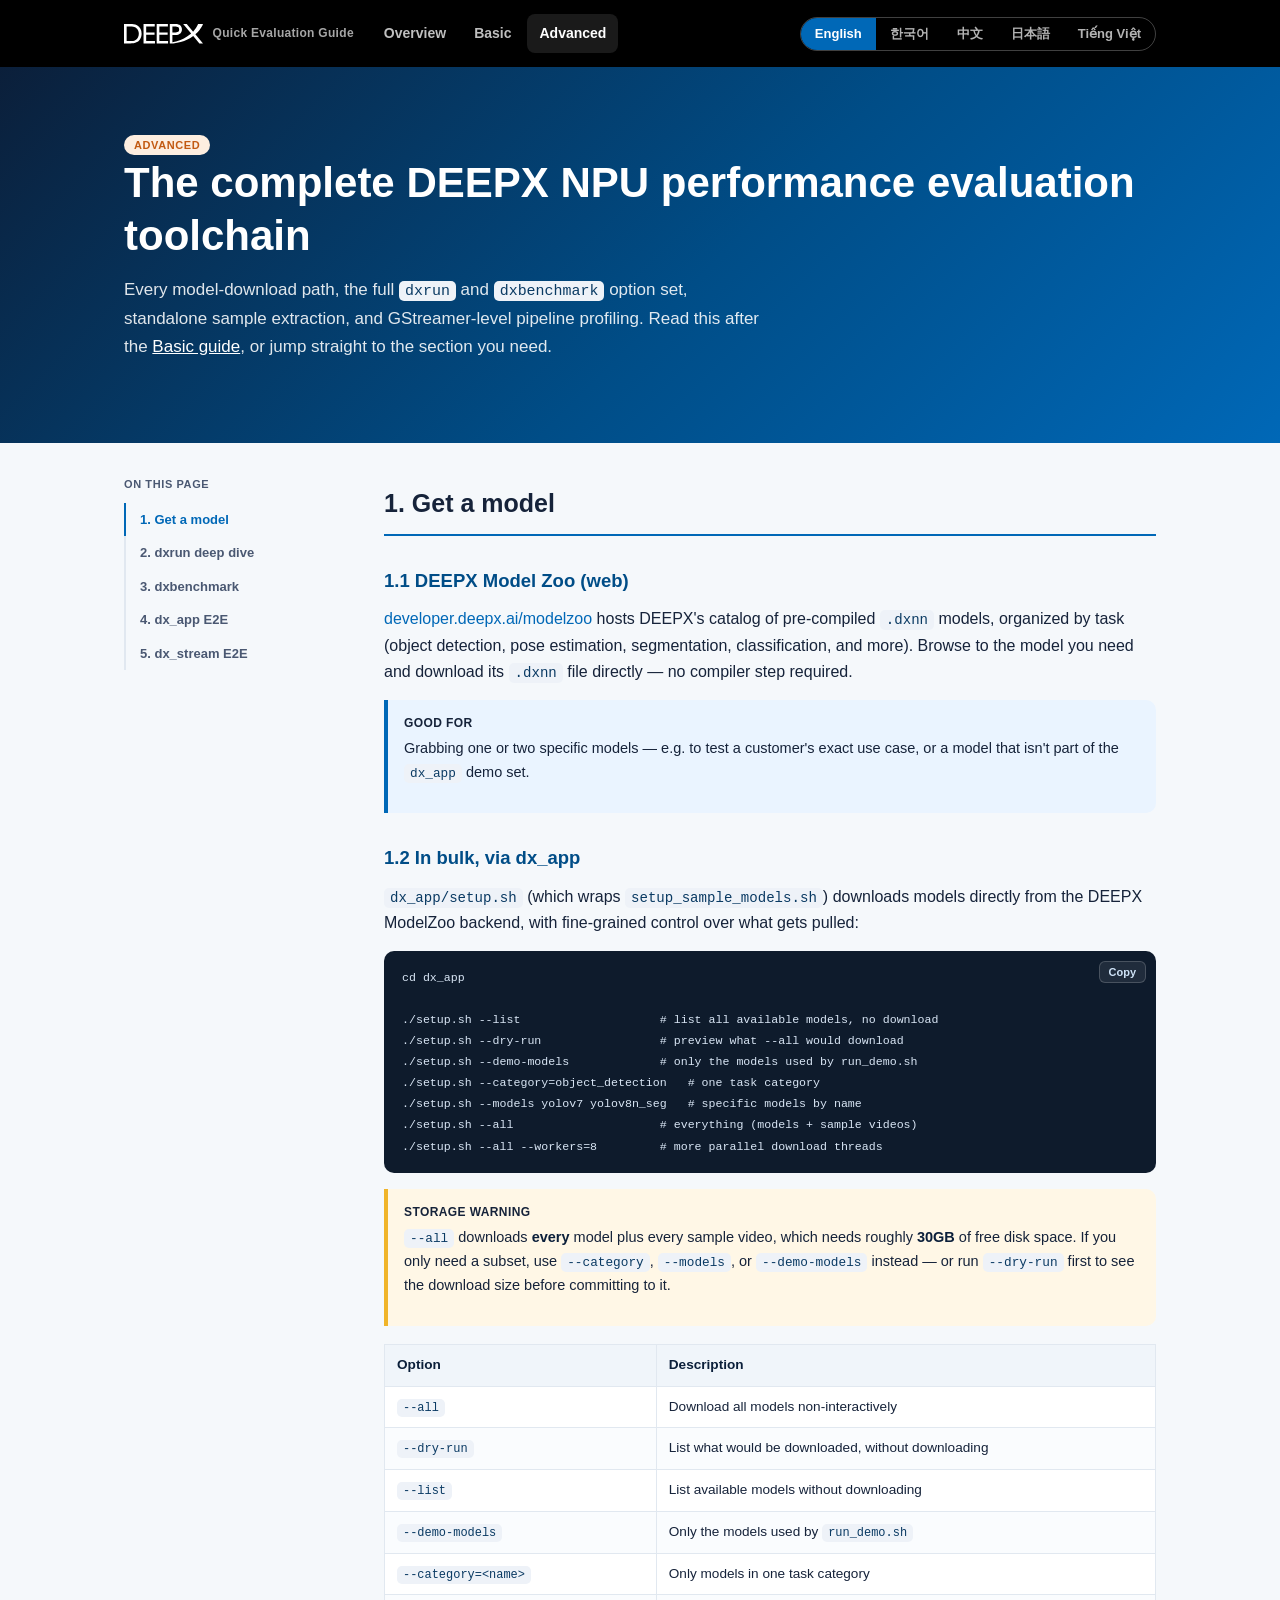
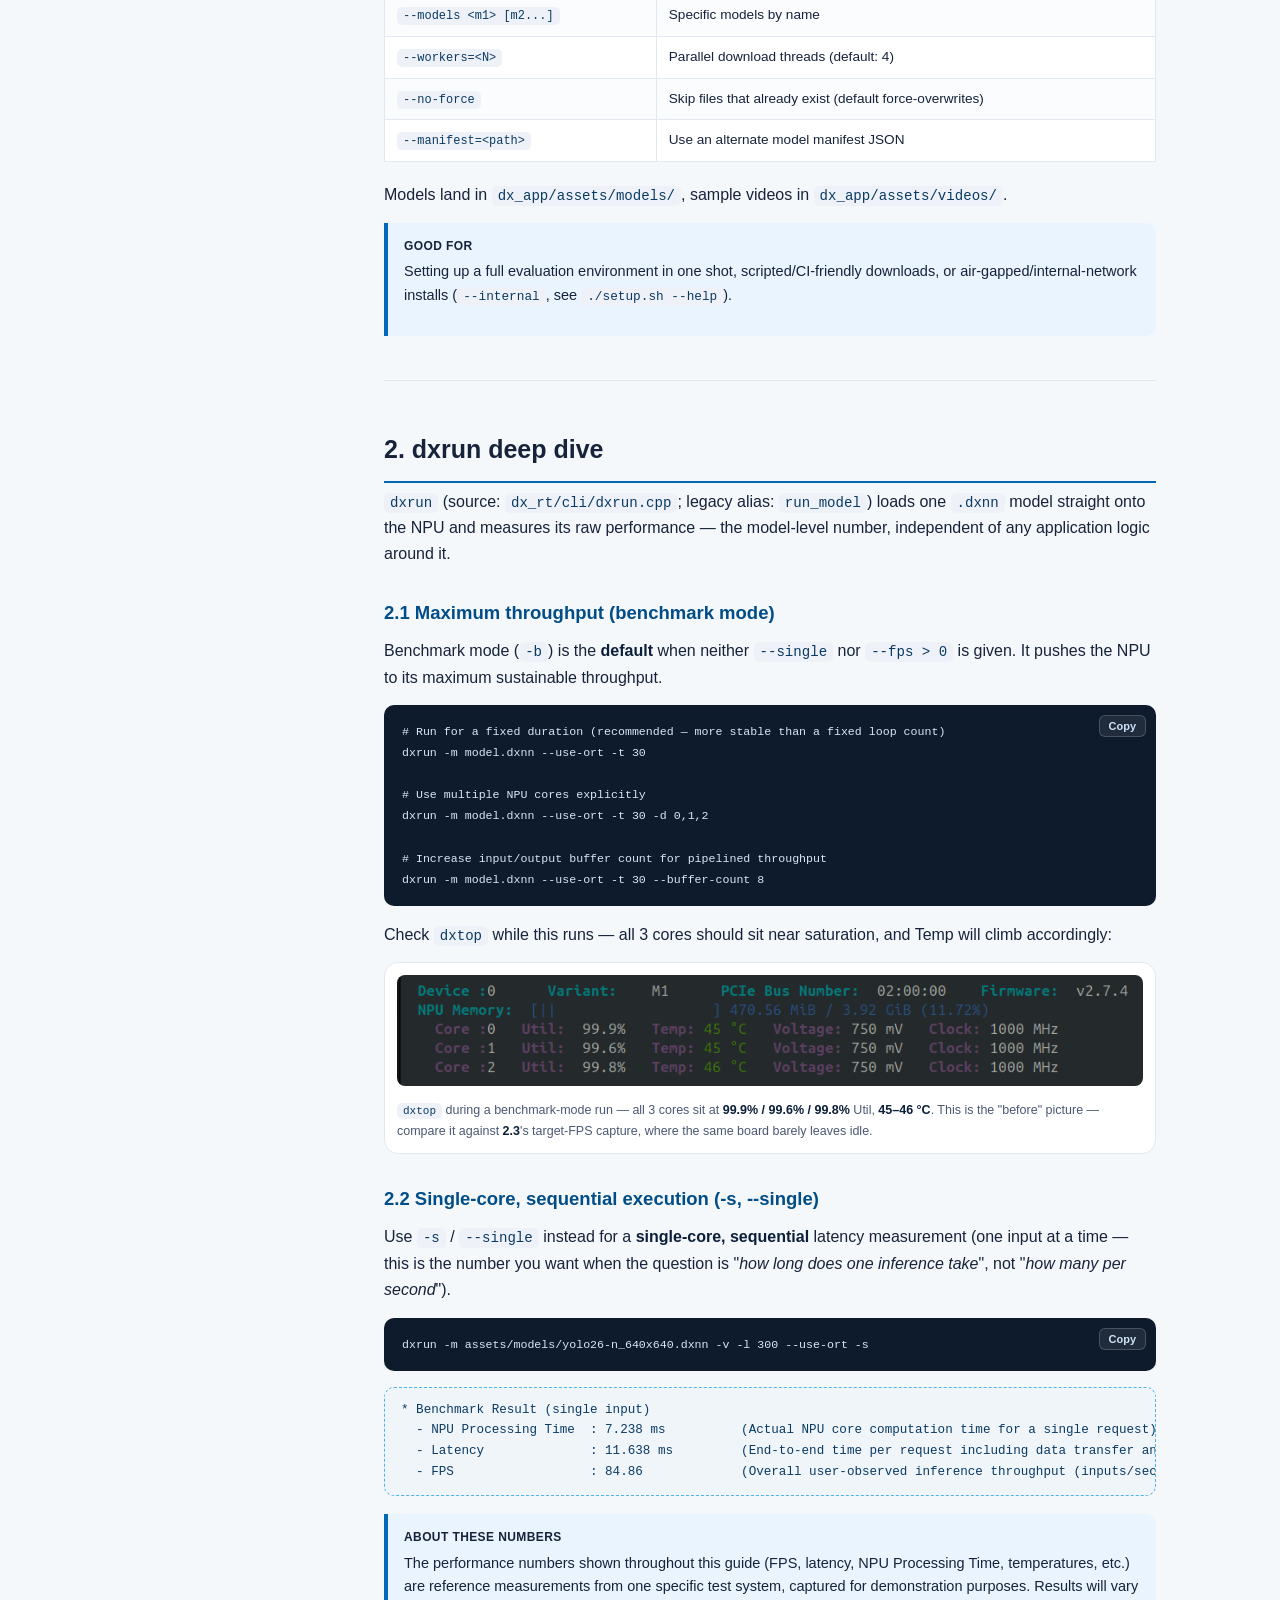
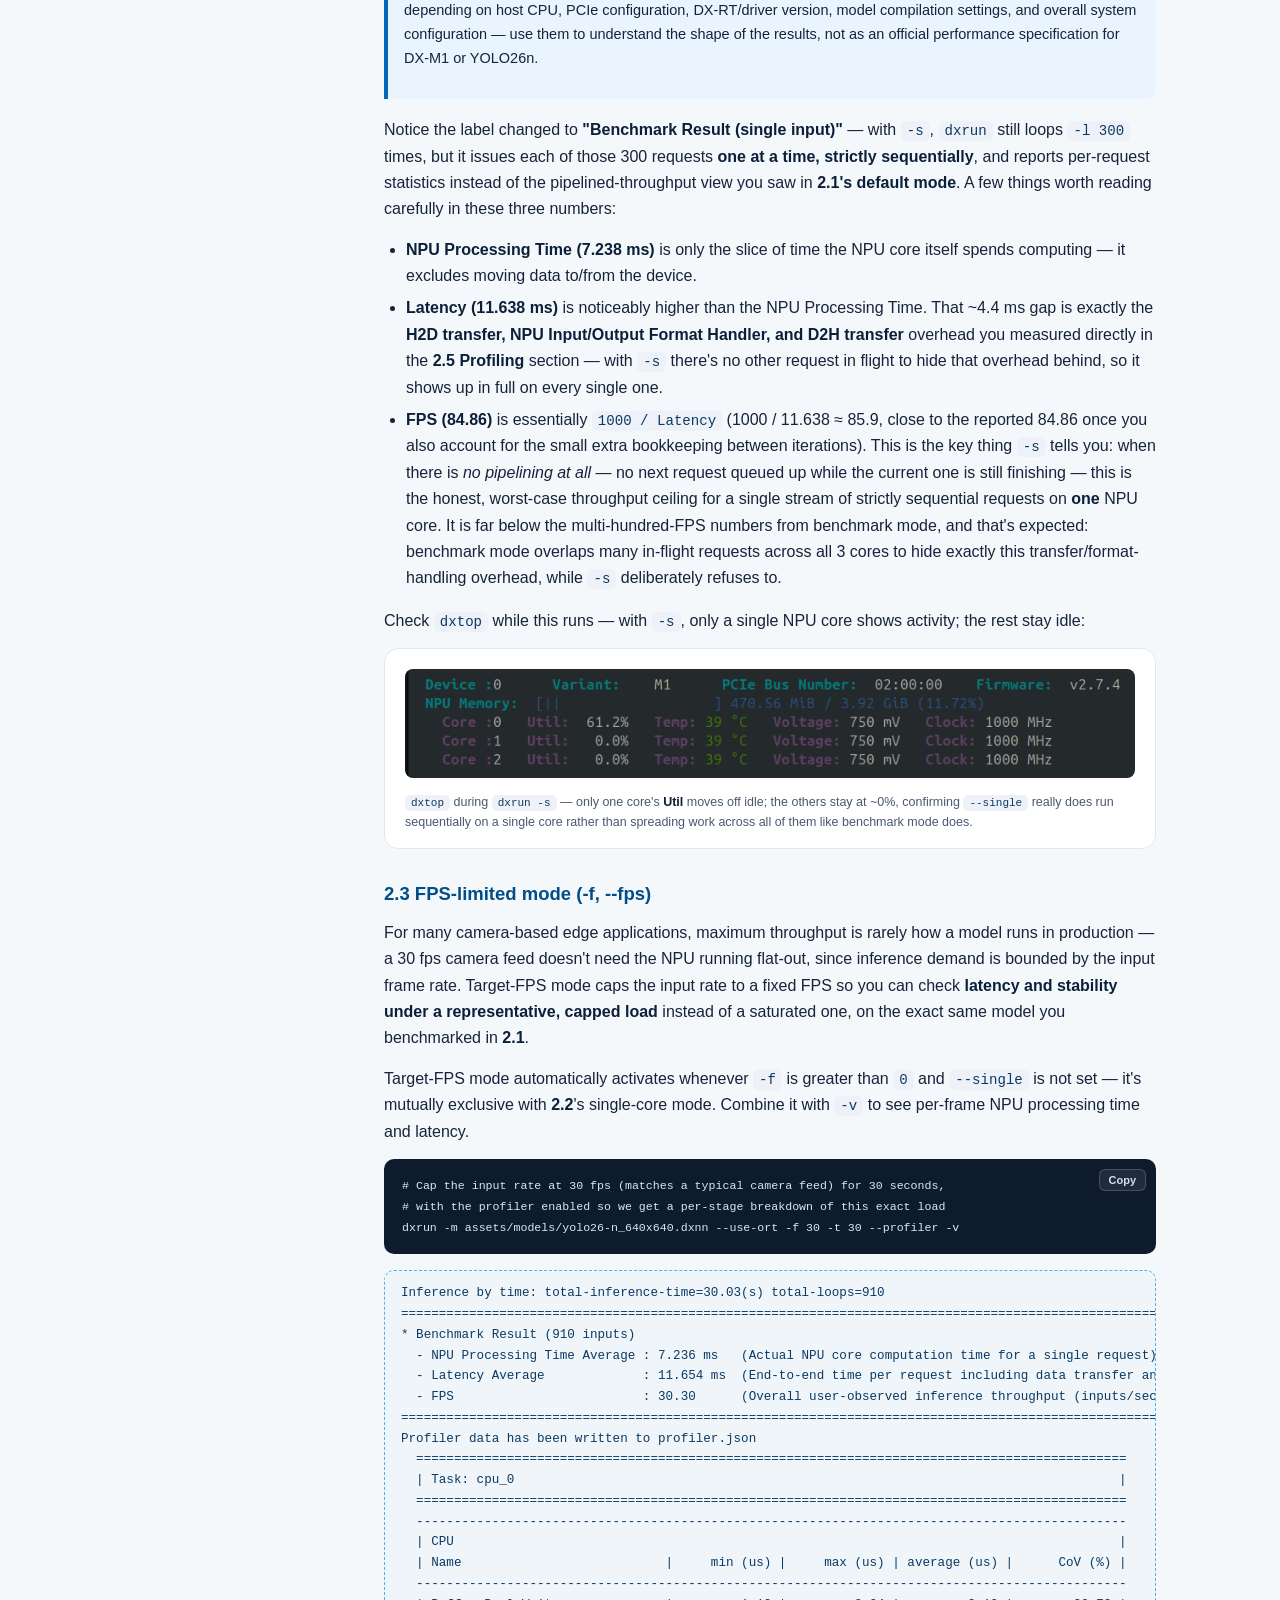
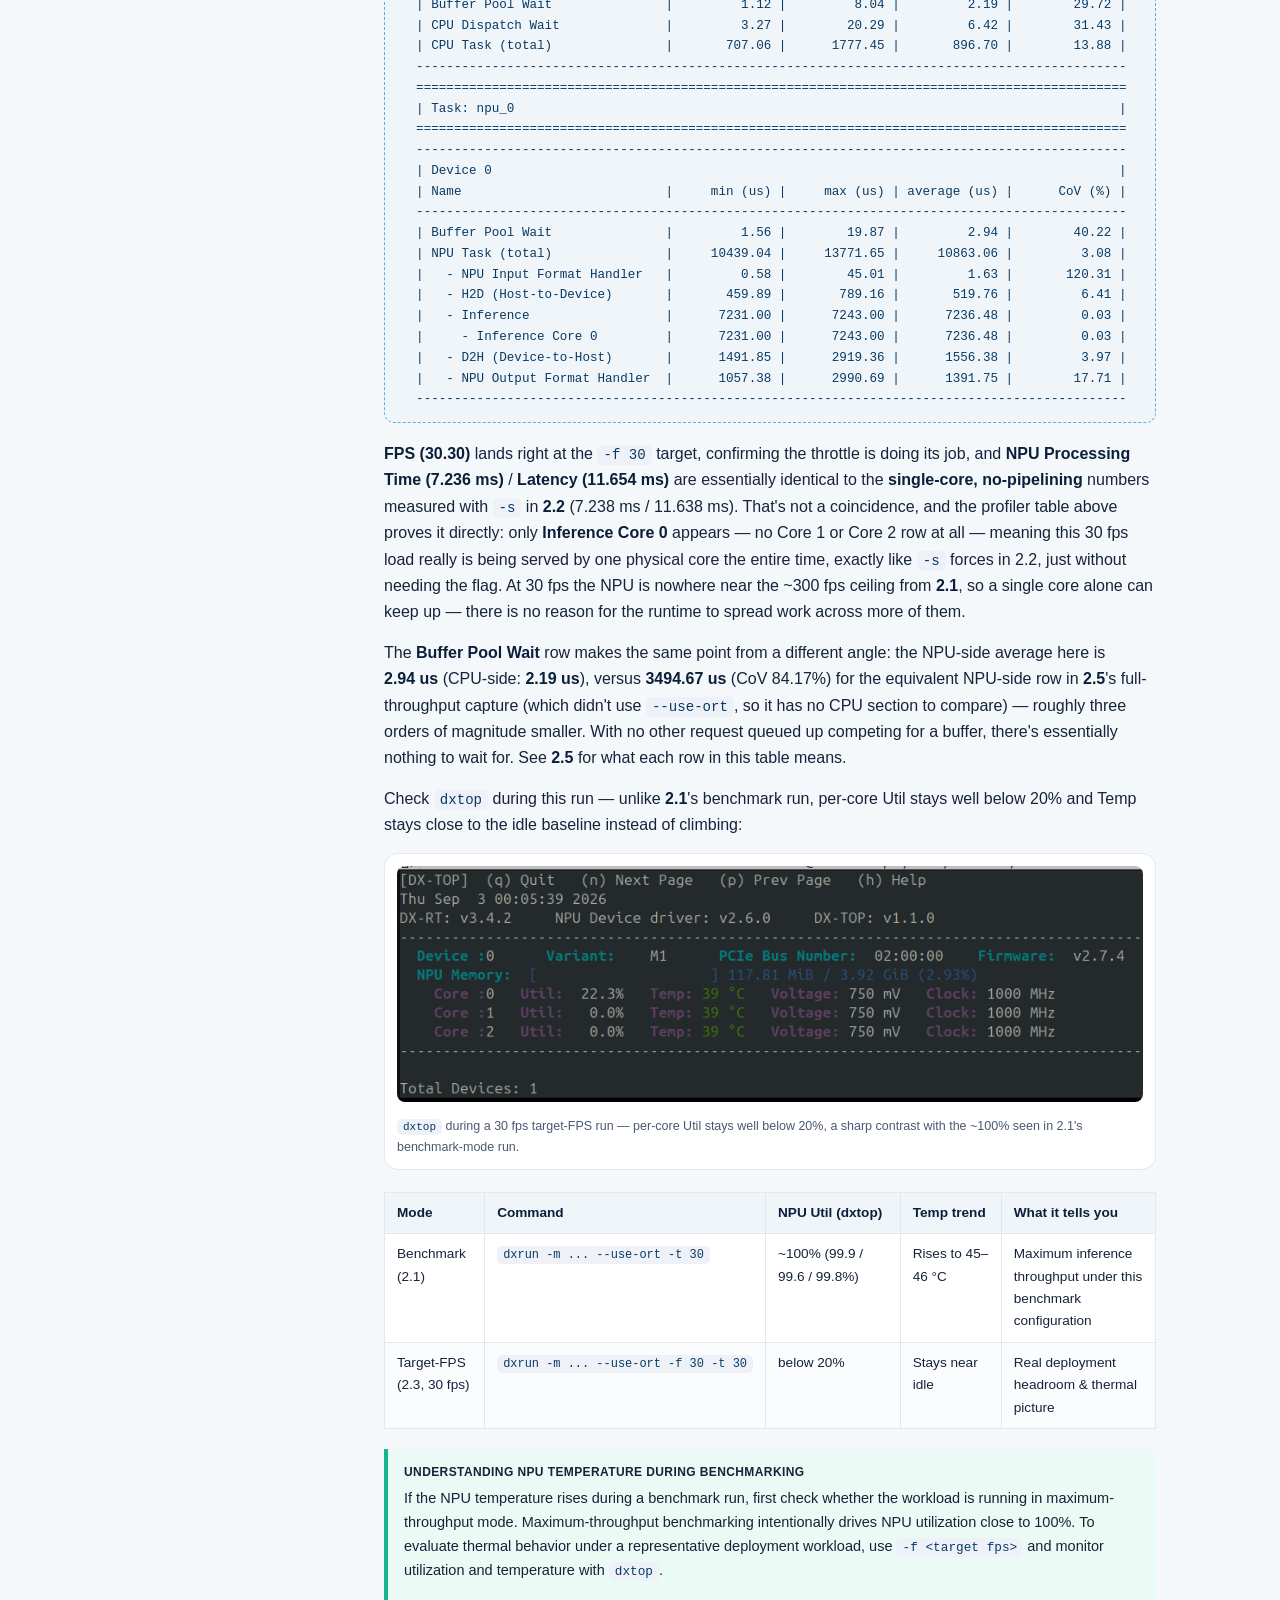
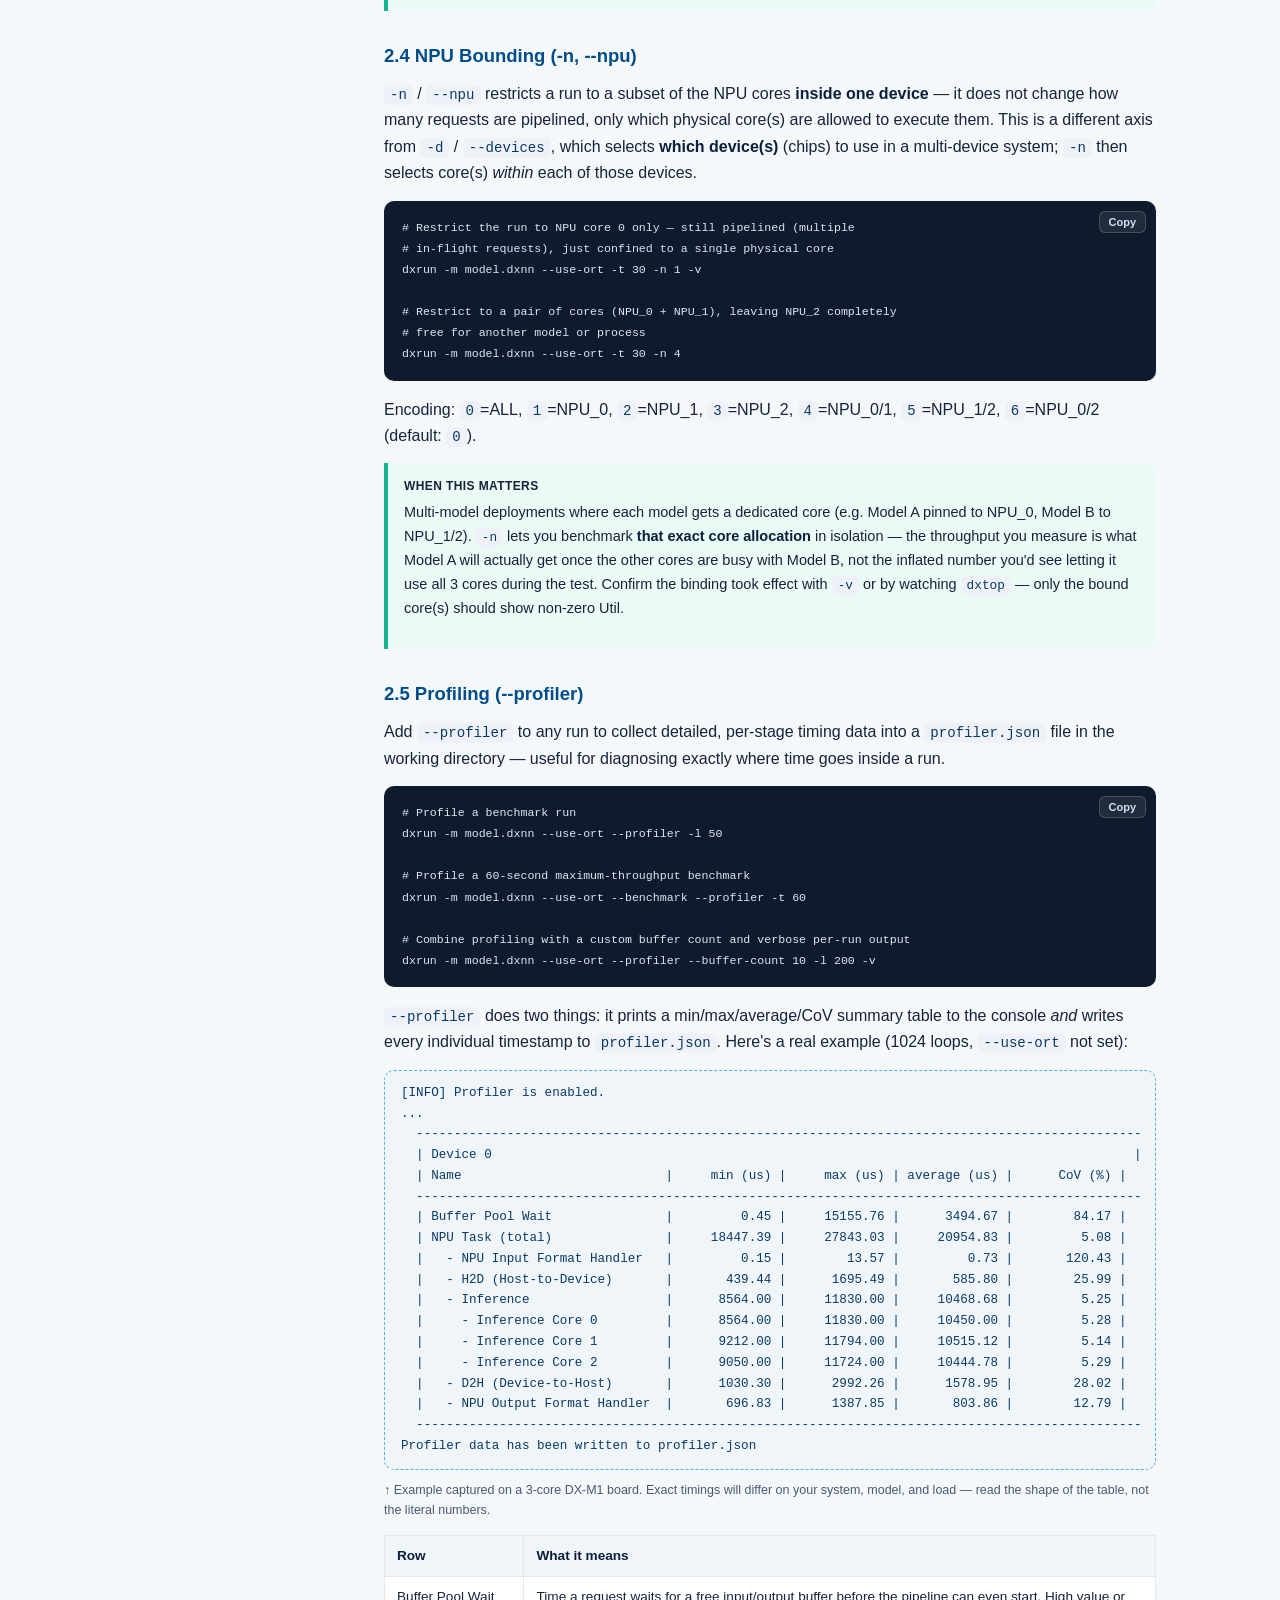
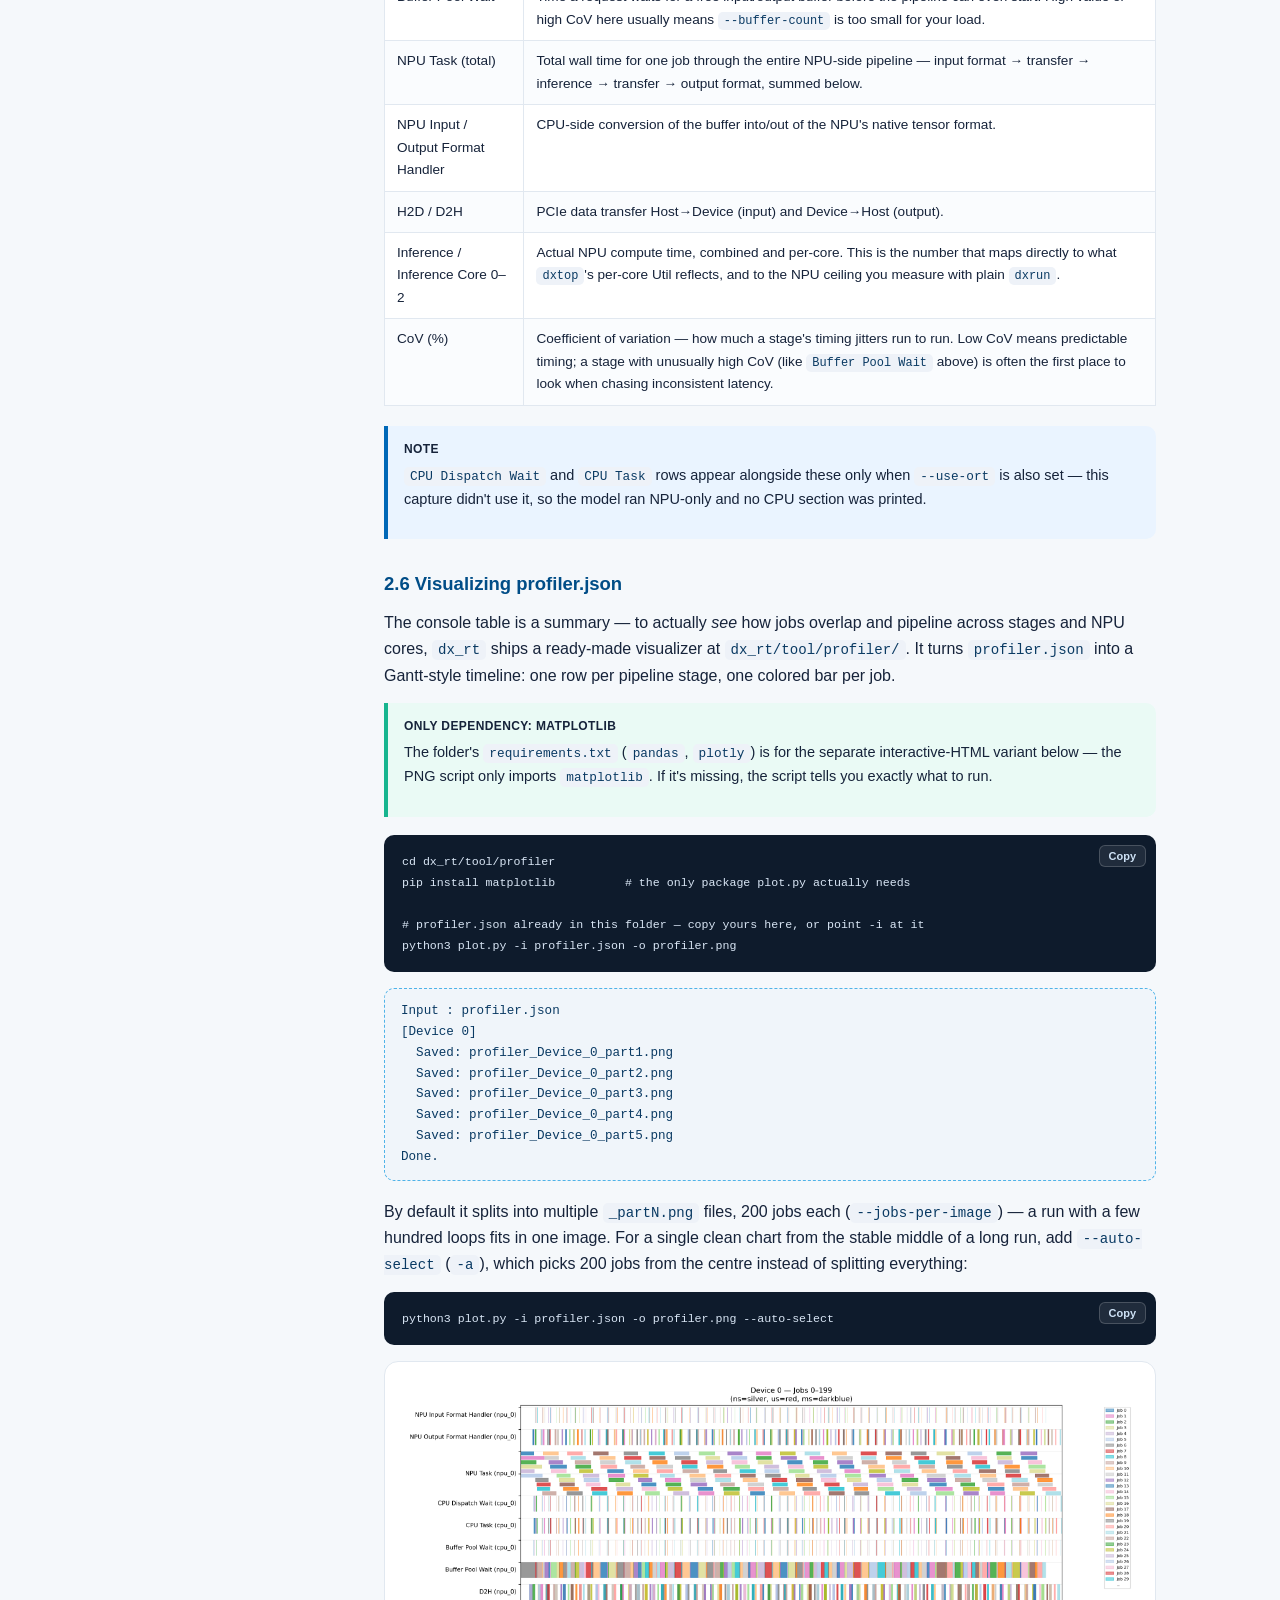
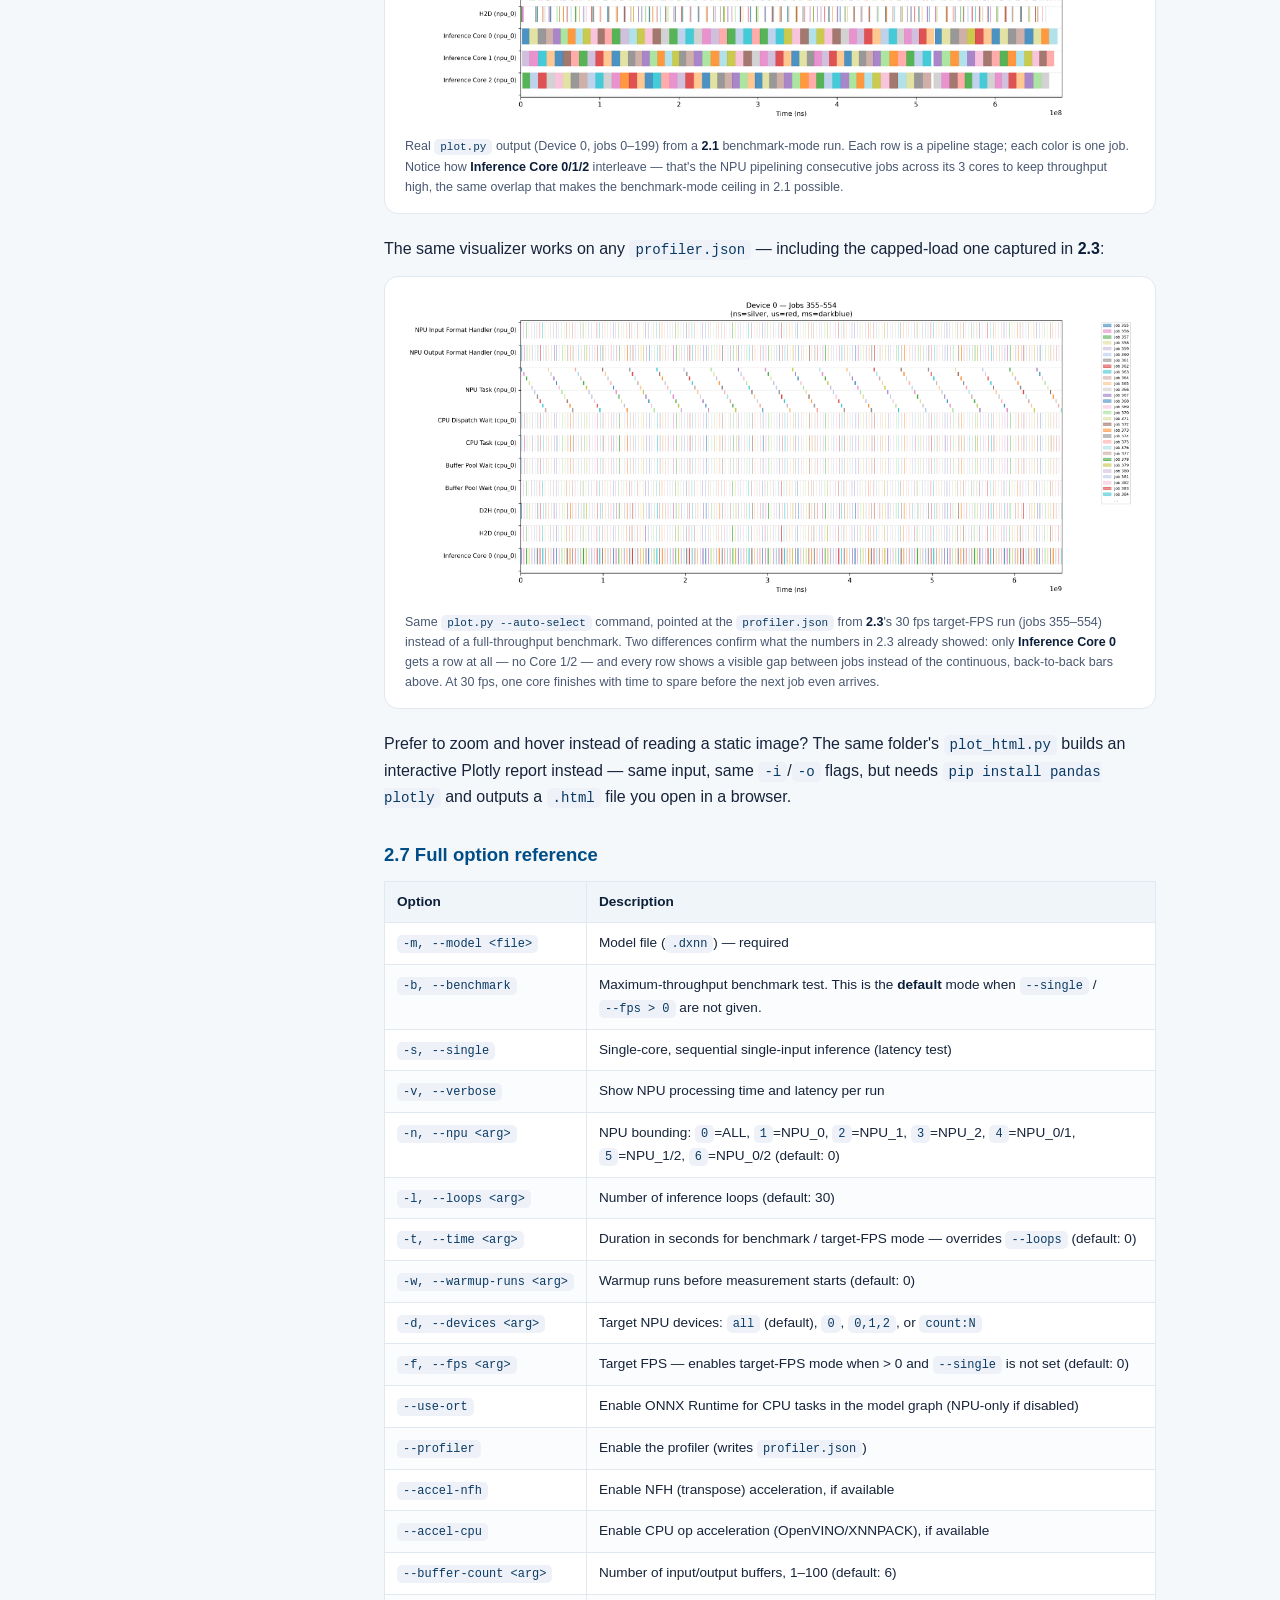
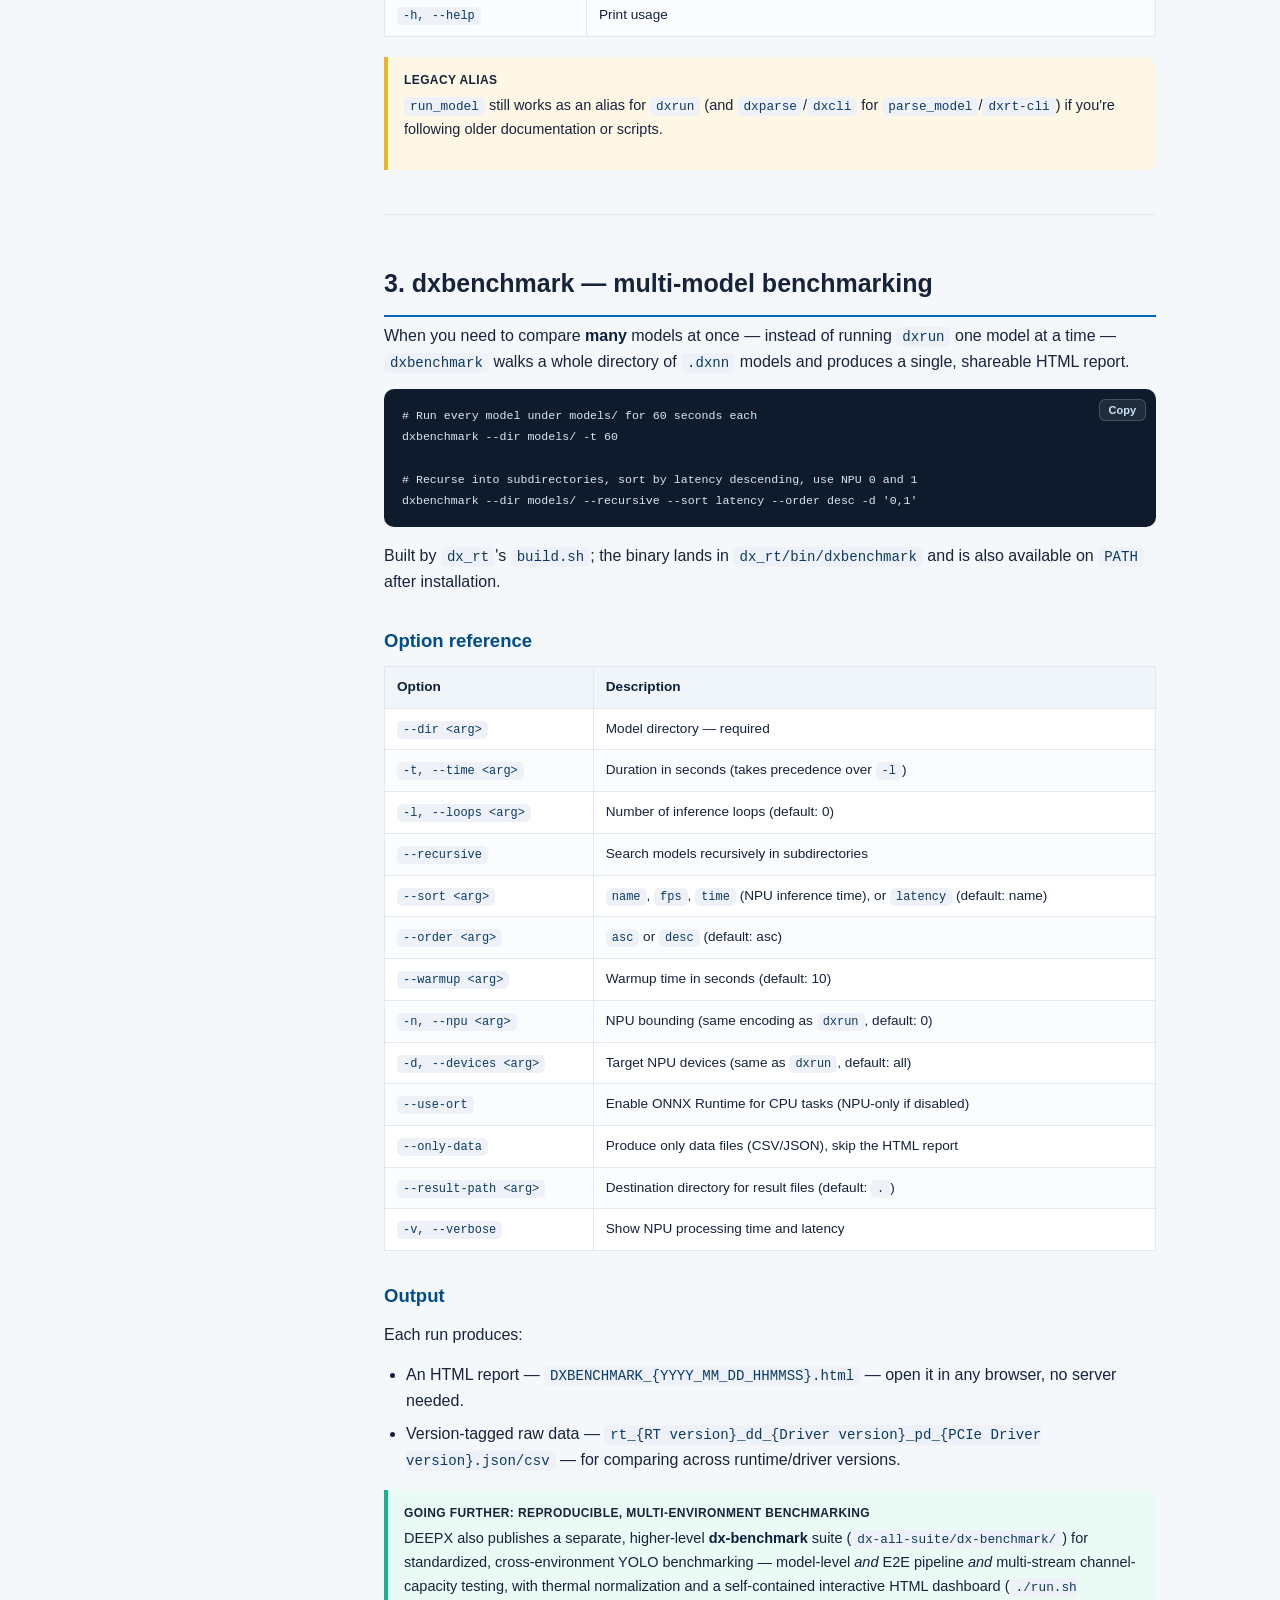
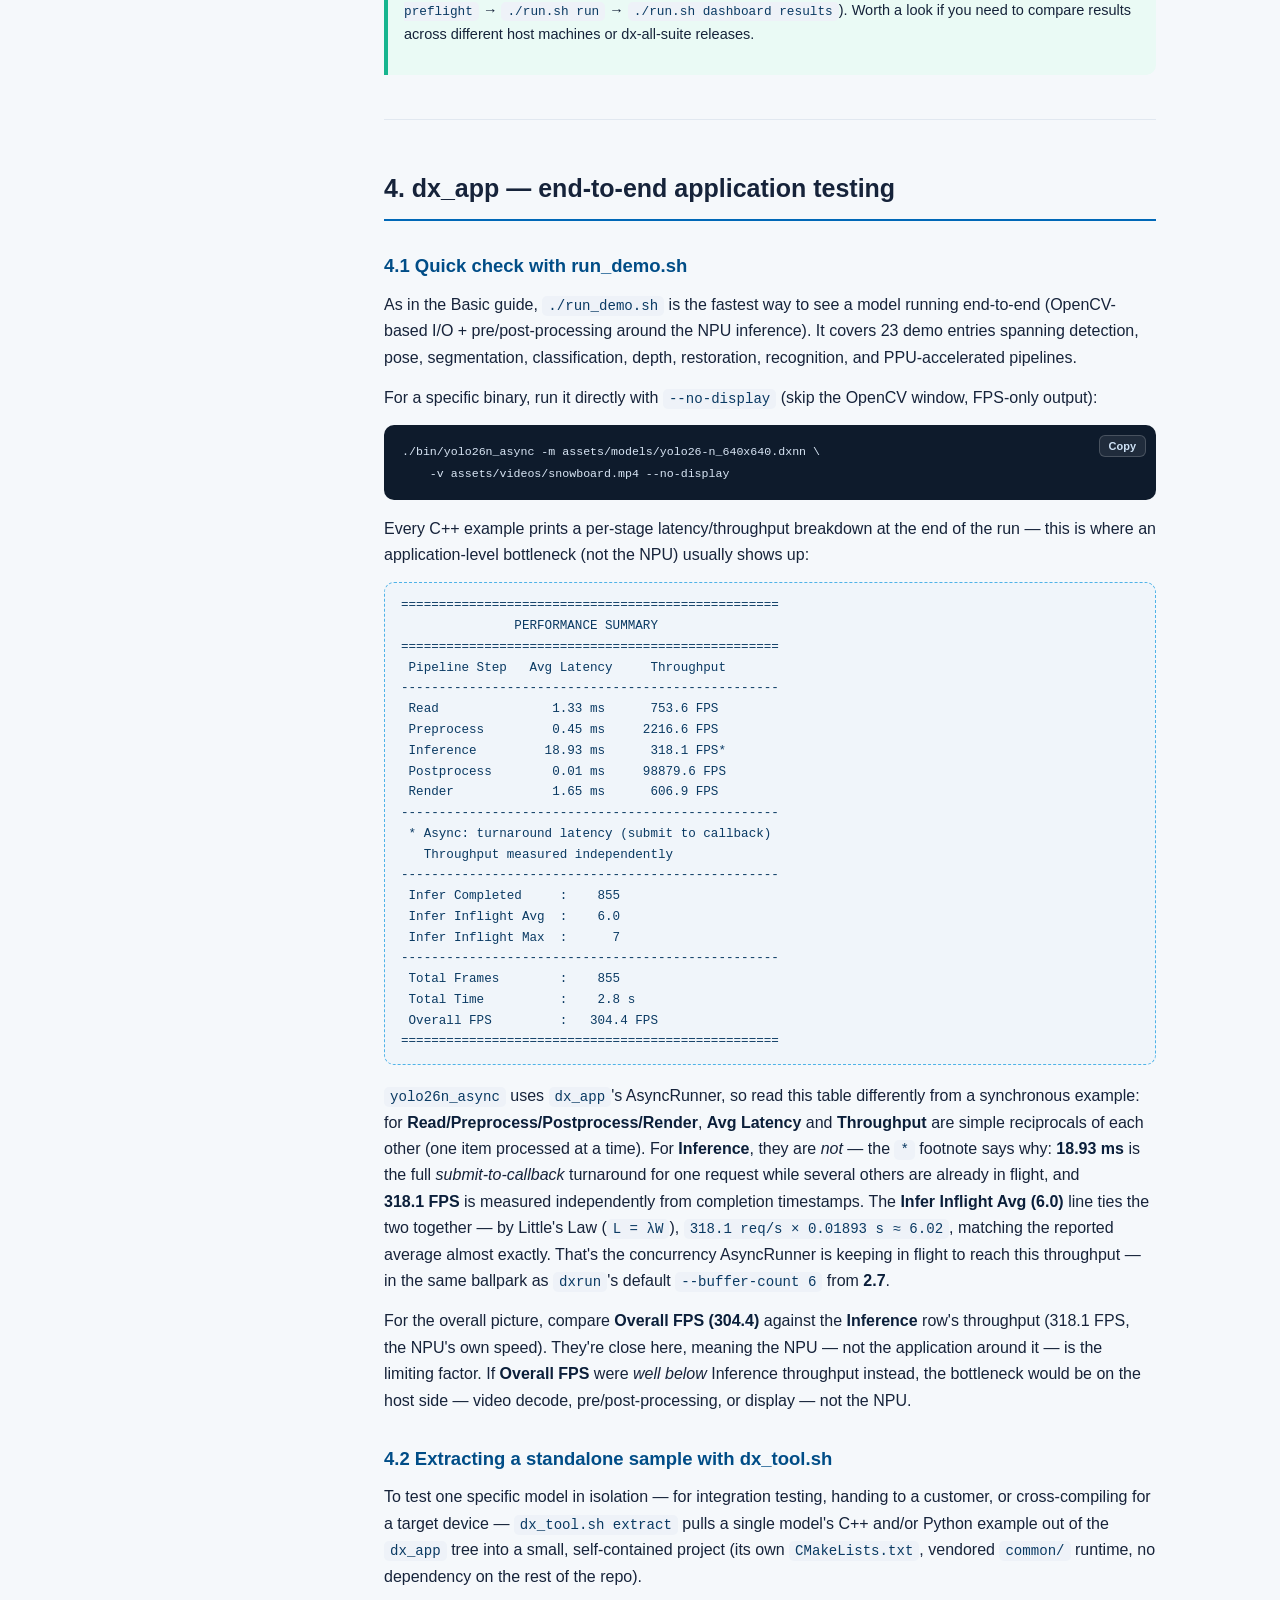
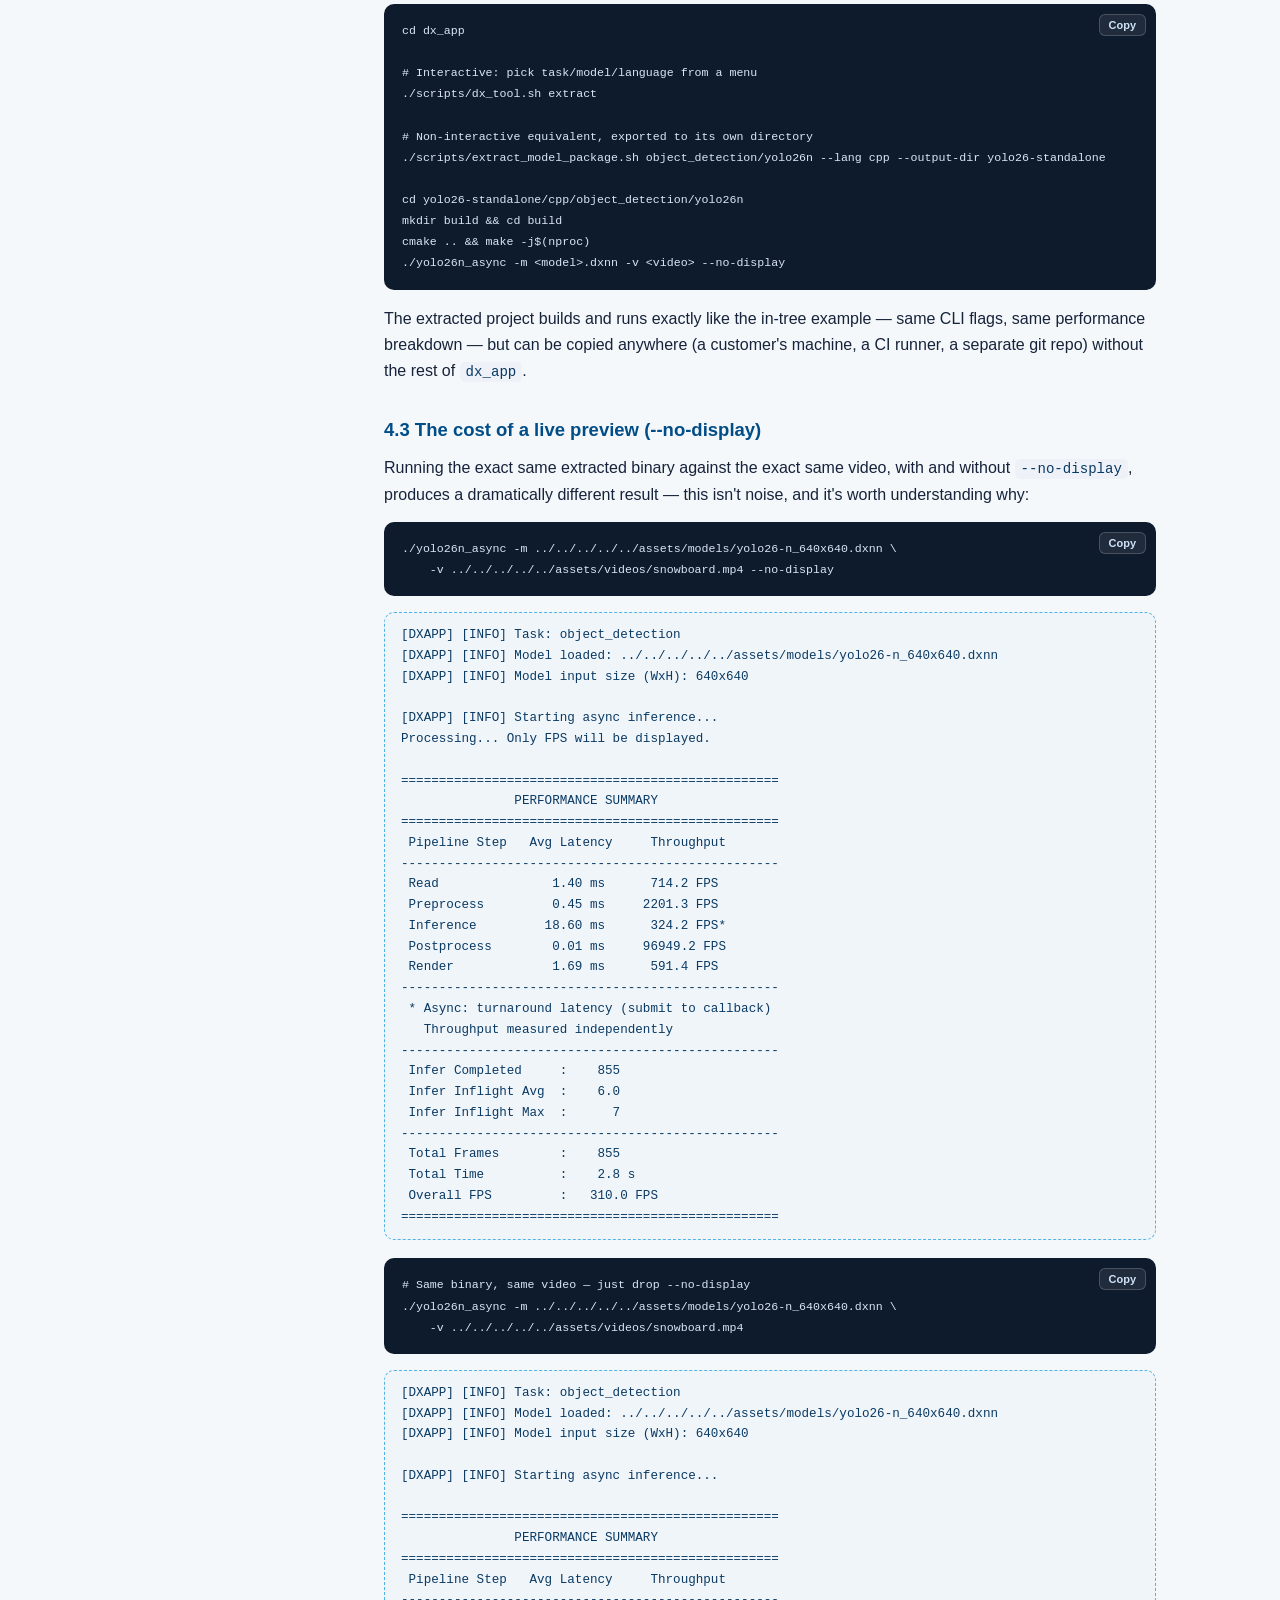
==== commit 6db4b7e4: "add setup" ====
--- a/advanced.html
+++ b/advanced.html
@@ -2067,459 +2067,470 @@
         </tbody>
       </table>
     </div>
-    <p data-lang-en>
-      <strong>Why, in one sentence:</strong> the same thread that reads video
-      frames and submits them to the NPU is also the thread that has to call
-      <code>cv::imshow</code>/<code>cv::waitKey</code> for the preview window
-      — so while it's busy drawing a window, it can't read the next frame or
-      submit the next request either.
-    </p>
-    <p data-lang-ko>
-      <strong>원인을 한 문장으로 말하면:</strong> 영상을 읽어서 NPU에 추론을
-      제출하는 스레드와, 미리보기 창을 그리는 <code>cv::imshow</code>/<code>cv::waitKey</code>를
-      호출하는 스레드가 <strong>같은 스레드</strong>라서, 창을 그리는 동안에는
-      다음 프레임을 읽거나 다음 요청을 제출할 수도 없습니다.
-    </p>
-    <p data-lang-zh>
-      <strong>一句话原因:</strong>负责读取视频帧并提交给 NPU 的线程,同时也是必须调用
-      <code>cv::imshow</code>/<code>cv::waitKey</code> 来绘制预览窗口的那个线程——所以
-      当它忙于绘制窗口时,既无法读取下一帧,也无法提交下一个请求。
-    </p>
-    <p data-lang-ja>
-      <strong>一言でいえば:</strong>動画フレームを読み込みNPUへ提出するスレッドが、
-      プレビューウィンドウのために<code>cv::imshow</code>/<code>cv::waitKey</code>を
-      呼び出すスレッドと<strong>同一</strong>だからです——そのため、ウィンドウの描画に
-      忙しい間は、次のフレームを読み込むことも、次のリクエストを提出することもできません。
-    </p>
-    <p data-lang-vi>
-      <strong>Lý do, tóm gọn trong một câu:</strong> chính thread đọc frame video và submit chúng lên NPU
-      cũng là thread phải gọi <code>cv::imshow</code>/<code>cv::waitKey</code> cho cửa sổ preview —
-      nên trong lúc nó bận vẽ cửa sổ, nó không thể đọc frame kế tiếp hay submit request kế tiếp.
-    </p>
-    <p data-lang-en>
-      Looking at the actual source
-      (<code>common/runner/async_detection_runner.hpp</code>) confirms this
-      precisely — two separate mistakes stack on top of each other:
-    </p>
-    <p data-lang-ko>
-      실제 소스(<code>common/runner/async_detection_runner.hpp</code>)를 보면
-      정확히 이 상황이고, 서로 다른 두 가지 문제가 겹쳐 있습니다:
-    </p>
-    <p data-lang-zh>
-      查看实际源码(<code>common/runner/async_detection_runner.hpp</code>)可以精确地
-      证实这一点——这里叠加了两个相互独立的错误:
-    </p>
-    <p data-lang-ja>
-      実際のソースコード(<code>common/runner/async_detection_runner.hpp</code>)を見ると、
-      これが正確に確認できます——2つの別々のミスが重なり合っています:
-    </p>
-    <p data-lang-vi>
-      Nhìn vào mã nguồn thực tế (<code>common/runner/async_detection_runner.hpp</code>) xác nhận chính xác điều này —
-      hai lỗi riêng biệt chồng lên nhau:
-    </p>
-    <ol>
-      <li data-lang-en><strong>The main loop calls the display poll itself.</strong>
-      Every single frame ends with <code>if (!args.no_display &amp;&amp; !pollDisplay()) break;</code>
-      — right inside the same <code>for</code> loop that does <code>video &gt;&gt; frame</code>
-      and <code>ie.RunAsync(...)</code>. There is no separate capture thread;
-      reading, submitting, <em>and</em> polling the GUI all happen one after
-      another, on one thread.</li>
-      <li data-lang-ko><strong>메인 루프가 디스플레이 폴링까지 직접 호출합니다.</strong>
-      모든 프레임 처리가 <code>if (!args.no_display &amp;&amp; !pollDisplay()) break;</code>로
-      끝나는데, 이게 <code>video &gt;&gt; frame</code>과 <code>ie.RunAsync(...)</code>를
-      수행하는 것과 <strong>같은</strong> <code>for</code> 루프 안입니다. 별도의
-      캡처 스레드가 없어서, 읽기·제출·GUI 폴링이 전부 한 스레드에서 순서대로
-      일어납니다.</li>
-      <li data-lang-zh><strong>主循环自己调用了显示轮询。</strong>每一帧的处理都以
-      <code>if (!args.no_display &amp;&amp; !pollDisplay()) break;</code> 结尾——就在执行
-      <code>video &gt;&gt; frame</code> 和 <code>ie.RunAsync(...)</code> 的同一个
-      <code>for</code> 循环内部。这里没有独立的采集线程;读取、提交<em>以及</em>轮询 GUI
-      全部依次发生在同一个线程上。</li>
-      <li data-lang-ja><strong>メインループ自体がディスプレイのポーリングを呼び出しています。</strong>
-      すべてのフレーム処理は<code>if (!args.no_display &amp;&amp; !pollDisplay()) break;</code>で
-      終わりますが、これは<code>video &gt;&gt; frame</code>と<code>ie.RunAsync(...)</code>を
-      実行するのと<strong>同じ</strong><code>for</code>ループの内部です。専用のキャプチャ
-      スレッドは存在せず、読み込み、提出、<em>そして</em>GUIのポーリングがすべて1つの
-      スレッド上で順番に行われます。</li>
-      <li data-lang-vi><strong>Vòng lặp chính tự gọi display poll.</strong> Mỗi frame đều kết thúc bằng <code>if (!args.no_display &amp;&amp; !pollDisplay()) break;</code> — ngay bên trong cùng vòng <code>for</code> vốn thực hiện <code>video &gt;&gt; frame</code> và <code>ie.RunAsync(...)</code>. Không hề có capture thread riêng; việc đọc, submit, <em>và</em> poll GUI đều diễn ra lần lượt trên cùng một thread.</li>
-      <li data-lang-en><strong>The GUI is polled twice per frame.</strong>
-      <code>pollDisplay()</code> calls <code>dxapp::showOutput(frame)</code>
-      and then calls <code>cv::waitKey(1)</code> again itself right after. The
-      shared utility's own doc comment for <code>showOutput()</code> spells out
-      why that's costly: <em>"cv::waitKey() ignores its ms argument and always
-      fully services the GUI event queue, so a duplicate call directly doubles
-      per-frame display latency."</em> — <code>async_detection_runner.hpp</code>
-      never passes the <code>pump_events=false</code> flag that <code>showOutput()</code>
-      exists specifically to let callers avoid this.</li>
-      <li data-lang-ko><strong>GUI를 프레임마다 두 번 폴링합니다.</strong>
-      <code>pollDisplay()</code>는 <code>dxapp::showOutput(frame)</code>을 호출한
-      직후 <code>cv::waitKey(1)</code>을 또 한 번 직접 호출합니다. 공용
-      유틸리티인 <code>showOutput()</code>의 문서 주석이 이게 왜 비싼지 정확히
-      설명합니다: <em>"cv::waitKey()는 인자로 넘긴 ms 값과 무관하게 항상 GUI
-      이벤트 큐 전체를 처리하므로, 중복 호출은 프레임당 디스플레이 지연시간을
-      그대로 두 배로 만든다."</em> — <code>async_detection_runner.hpp</code>는
-      바로 이런 중복 호출을 피하라고 만들어둔 <code>pump_events=false</code>
-      플래그를 한 번도 넘기지 않습니다.</li>
-      <li data-lang-zh><strong>GUI 每帧被轮询两次。</strong><code>pollDisplay()</code>
-      调用了 <code>dxapp::showOutput(frame)</code>,紧接着又自己再调用一次
-      <code>cv::waitKey(1)</code>。共享工具函数 <code>showOutput()</code> 自身的文档
-      注释清楚说明了为什么这样做代价高昂:<em>"cv::waitKey() 会忽略传入的 ms 参数,
-      始终完整处理一次 GUI 事件队列,因此重复调用会直接使每帧的显示延迟翻倍。"</em>
-      ——<code>async_detection_runner.hpp</code> 从未传入 <code>showOutput()</code>
-      专门为了让调用方避免这个问题而提供的 <code>pump_events=false</code> 标志。</li>
-      <li data-lang-ja><strong>GUIがフレームごとに2回ポーリングされています。</strong>
-      <code>pollDisplay()</code>は<code>dxapp::showOutput(frame)</code>を呼び出した
-      直後に、自身でもう一度<code>cv::waitKey(1)</code>を呼び出しています。共有
-      ユーティリティである<code>showOutput()</code>自体のドキュメントコメントには、
-      これがなぜコストが高いのかが明記されています:<em>「cv::waitKey()はms引数を
-      無視し、常にGUIイベントキューを完全に処理するため、重複呼び出しはフレームごとの
-      表示レイテンシをそのまま2倍にする。」</em>——<code>async_detection_runner.hpp</code>は、
-      まさにこの問題を呼び出し側が回避できるように用意されている
-      <code>pump_events=false</code>フラグを一度も渡していません。</li>
-      <li data-lang-vi><strong>GUI bị poll hai lần mỗi frame.</strong> <code>pollDisplay()</code> gọi <code>dxapp::showOutput(frame)</code> rồi ngay sau đó lại tự gọi <code>cv::waitKey(1)</code> lần nữa. Chính comment tài liệu của tiện ích dùng chung <code>showOutput()</code> đã nói rõ vì sao điều đó tốn kém: <em>"cv::waitKey() bỏ qua tham số ms và luôn phục vụ trọn vẹn hàng đợi sự kiện GUI, nên một lần gọi trùng lặp sẽ trực tiếp nhân đôi độ trễ hiển thị mỗi frame."</em> — <code>async_detection_runner.hpp</code> không hề truyền cờ <code>pump_events=false</code>, vốn là thứ mà <code>showOutput()</code> cung cấp đúng để người gọi tránh được vấn đề này.</li>
-    </ol>
-    <p data-lang-en>
-      By Little's&nbsp;Law from <strong>4.1</strong>
-      (<code>Throughput&nbsp;=&nbsp;Inflight&nbsp;/&nbsp;Latency</code>), this
-      alone explains the FPS drop: <code>6.0&nbsp;/&nbsp;0.0186&nbsp;s ≈
-      322.6&nbsp;FPS</code> without display versus
-      <code>1.6&nbsp;/&nbsp;0.01352&nbsp;s ≈ 118.3&nbsp;FPS</code> with it —
-      both match the measured Inference throughput almost exactly. Notice
-      that <strong>Inference latency itself actually goes down</strong>
-      (18.60&nbsp;ms → 13.52&nbsp;ms) — the NPU isn't working harder or
-      slower, it's simply <strong>starved</strong>: the capture/submit thread
-      is stuck servicing the GUI instead of feeding it work.
-    </p>
-    <p data-lang-ko>
-      <strong>4.1</strong>에서 다룬 Little의 법칙(<code>Throughput = Inflight / Latency</code>)만으로도
-      이 FPS 하락을 설명할 수 있습니다: display 없이는 <code>6.0 / 0.0186s ≈ 322.6 FPS</code>,
-      있을 때는 <code>1.6 / 0.01352s ≈ 118.3 FPS</code> — 둘 다 실측 Inference
-      처리량과 거의 정확히 일치합니다. 흥미로운 점은 <strong>Inference 지연시간
-      자체는 오히려 줄어든다</strong>는 것입니다(18.60ms → 13.52ms) — NPU가 더
-      느리게 일하는 게 아니라, 단순히 <strong>일감을 못 받고 있는 것</strong>입니다:
-      캡처/제출을 담당하는 스레드가 GUI 처리에 붙잡혀서 NPU에 일을 넣어주지
-      못하고 있는 것입니다.
-    </p>
-    <p data-lang-zh>
-      根据<strong>4.1</strong>中提到的 Little 定律(<code>Throughput&nbsp;=&nbsp;Inflight&nbsp;/&nbsp;Latency</code>),
-      仅凭这一点就能解释 FPS 的下降:不开启显示时为 <code>6.0&nbsp;/&nbsp;0.0186&nbsp;s ≈
-      322.6&nbsp;FPS</code>,开启后为 <code>1.6&nbsp;/&nbsp;0.01352&nbsp;s ≈ 118.3&nbsp;FPS</code>
-      ——两者都与实测的 Inference 吞吐量几乎完全吻合。请注意,<strong>Inference 延迟本身
-      实际上是下降的</strong>(18.60&nbsp;ms → 13.52&nbsp;ms)——这并不是因为 NPU 工作得
-      更努力或更慢,而是它单纯地被<strong>饿着</strong>了:负责采集/提交的线程被困在处理
-      GUI 上,没能持续给它喂入工作。
-    </p>
-    <p data-lang-ja>
-      <strong>4.1</strong>で紹介したリトルの法則(<code>Throughput&nbsp;=&nbsp;Inflight&nbsp;/&nbsp;Latency</code>)
-      だけで、このFPS低下は説明できます:表示なしでは<code>6.0&nbsp;/&nbsp;0.0186&nbsp;s ≈
-      322.6&nbsp;FPS</code>、表示ありでは<code>1.6&nbsp;/&nbsp;0.01352&nbsp;s ≈ 118.3&nbsp;FPS</code>
-      ——どちらも実測のInferenceスループットとほぼ完全に一致します。注目すべきは、
-      <strong>Inferenceのレイテンシ自体はむしろ下がっている</strong>点です(18.60&nbsp;ms →
-      13.52&nbsp;ms)——NPUがより頑張って、あるいはより遅く動作しているわけではなく、単に
-      <strong>飢餓状態</strong>になっているのです。キャプチャ/提出を担当するスレッドがGUIの
-      処理に張り付いてしまい、NPUに仕事を供給できていません。
-    </p>
-    <p data-lang-vi>
-      Theo định luật Little ở mục <strong>4.1</strong> (<code>Throughput&nbsp;=&nbsp;Inflight&nbsp;/&nbsp;Latency</code>),
-      riêng điều này đã giải thích được mức sụt FPS: <code>6.0&nbsp;/&nbsp;0.0186&nbsp;s ≈ 322.6&nbsp;FPS</code>
-      khi không hiển thị, so với <code>1.6&nbsp;/&nbsp;0.01352&nbsp;s ≈ 118.3&nbsp;FPS</code> khi có hiển thị —
-      cả hai đều khớp gần như chính xác với throughput Inference đo được. Hãy để ý rằng
-      <strong>bản thân latency của Inference lại giảm xuống</strong> (18.60&nbsp;ms → 13.52&nbsp;ms) —
-      NPU không hề làm việc nặng hơn hay chậm hơn, nó chỉ đơn giản là <strong>bị bỏ đói</strong>:
-      thread capture/submit đang mắc kẹt phục vụ GUI thay vì cấp việc cho nó.
-    </p>
-    <div class="dx-callout warn">
-      <strong class="dx-callout-title" data-lang-en>This breaks the simple 4.1 heuristic</strong>
-      <strong class="dx-callout-title" data-lang-ko>4.1의 단순 판별법이 통하지 않는 경우</strong>
-      <strong class="dx-callout-title" data-lang-zh>这打破了 4.1 中的简单判断法</strong>
-      <strong class="dx-callout-title" data-lang-ja>4.1のシンプルな判断法が通用しないケース</strong>
-      <strong class="dx-callout-title" data-lang-vi>Điều này phá vỡ quy tắc đơn giản ở 4.1</strong>
+    <details class="dx-details">
+      <summary>
+        <span data-lang-en>Why the preview window drops FPS</span>
+        <span data-lang-ko>미리보기 창이 FPS를 떨어뜨리는 이유</span>
+        <span data-lang-zh>预览窗口为何会导致 FPS 下降</span>
+        <span data-lang-ja>プレビューウィンドウが FPS を低下させる理由</span>
+        <span data-lang-vi>Vì sao cửa sổ preview làm giảm FPS</span>
+      </summary>
+      <div class="dx-details-body">
       <p data-lang-en>
-        <strong>4.1</strong> said: compare Overall FPS against the Inference
-        row's throughput — close together means NPU-bound. Here they
-        <em>are</em> close (119.3 vs 121.4) — but the NPU is not actually the
-        bottleneck. The Inference row's throughput isn't an independent
-        ceiling; it's downstream of how fast the host can submit work, so a
-        submission-side bottleneck (display, here) drags <em>both</em>
-        numbers down together and still looks self-consistent. The tell is
-        comparing against the model's known ceiling: <code>dxrun</code>
-        measured this exact model at ~300&nbsp;FPS in <strong>2.1</strong>;
-        120&nbsp;FPS in an application built around it is a red flag no
-        matter how consistent the app's own numbers look internally. Watching
-        <strong>Infer Inflight Avg</strong> drop is the more direct signal.
+        The same thread that reads video
+        frames and submits them to the NPU is also the thread that has to call
+        <code>cv::imshow</code>/<code>cv::waitKey</code> for the preview window
+        — so while it's busy drawing a window, it can't read the next frame or
+        submit the next request either.
       </p>
       <p data-lang-ko>
-        <strong>4.1</strong>에서는 Overall FPS와 Inference 행의 처리량을 비교해서
-        가까우면 NPU-bound라고 했습니다. 여기서도 두 값(119.3 vs 121.4)은 가깝지만,
-        실제로는 NPU가 병목이 아닙니다. Inference 행의 처리량은 독립적인 한계치가
-        아니라 호스트가 얼마나 빠르게 작업을 제출하느냐에 종속된 값이라서, 제출 쪽
-        병목(여기서는 display)이 두 수치를 <em>함께</em> 끌어내리면서도 겉으로는
-        여전히 일관돼 보입니다. 진짜 신호는 이 모델의 알려진 한계치와 비교하는
-        것입니다 — <strong>2.1</strong>에서 <code>dxrun</code>으로 측정한 이 모델의
-        한계는 ~300FPS였는데, 이를 감싼 애플리케이션에서 120FPS가 나온다면 앱 내부
-        수치가 아무리 일관돼 보여도 위험 신호입니다. <strong>Infer Inflight Avg</strong>가
-        떨어지는지 보는 편이 더 직접적인 신호입니다.
+        영상을 읽어서 NPU에 추론을
+        제출하는 스레드와, 미리보기 창을 그리는 <code>cv::imshow</code>/<code>cv::waitKey</code>를
+        호출하는 스레드가 <strong>같은 스레드</strong>라서, 창을 그리는 동안에는
+        다음 프레임을 읽거나 다음 요청을 제출할 수도 없습니다.
       </p>
       <p data-lang-zh>
-        <strong>4.1</strong>中说过:把 Overall FPS 和 Inference 行的吞吐量做比较——两者
-        接近就说明是 NPU-bound。这里两个数值(119.3 对 121.4)<em>确实</em>接近——但实际上
-        NPU 并不是瓶颈。Inference 行的吞吐量并不是一个独立的上限,它取决于主机能以多快
-        的速度提交工作,因此提交侧的瓶颈(这里就是显示)会把<em>两个</em>数值一起拖低,而且
-        看起来仍然自洽。真正的破绽在于和该模型已知的上限做比较:<code>dxrun</code> 在
-        <strong>2.1</strong>中测得这个模型的上限约为 300&nbsp;FPS;而在围绕它构建的应用中
-        只跑出 120&nbsp;FPS,无论应用内部的数字看起来多么一致,这都是一个危险信号。观察
-        <strong>Infer Inflight Avg</strong> 是否下降,是更直接的信号。
+        负责读取视频帧并提交给 NPU 的线程,同时也是必须调用
+        <code>cv::imshow</code>/<code>cv::waitKey</code> 来绘制预览窗口的那个线程——所以
+        当它忙于绘制窗口时,既无法读取下一帧,也无法提交下一个请求。
       </p>
       <p data-lang-ja>
-        <strong>4.1</strong>では、Overall FPSとInference行のスループットを比較し、
-        近ければNPUバウンドだと述べました。ここでも両者(119.3対121.4)は<em>確かに</em>
-        近い値ですが、実際にはNPUがボトルネックではありません。Inference行のスループット
-        は独立した上限ではなく、ホストがどれだけ速く作業を提出できるかに従属しています。
-        そのため提出側のボトルネック(ここでは表示)が<em>両方の</em>数値を一緒に引き下げて
-        しまい、それでも見かけ上は自己整合的に見えます。本当の手がかりは、そのモデルの
-        既知の上限と比較することです:<code>dxrun</code>は<strong>2.1</strong>でこのモデル
-        を約300&nbsp;FPSと測定しています。それを組み込んだアプリケーションで120&nbsp;FPS
-        しか出ないのであれば、アプリ内部の数値がどれだけ一貫して見えても危険信号です。
-        <strong>Infer Inflight Avg</strong>が低下していないかを見るほうが、より直接的な
-        シグナルになります。
+        動画フレームを読み込みNPUへ提出するスレッドが、
+        プレビューウィンドウのために<code>cv::imshow</code>/<code>cv::waitKey</code>を
+        呼び出すスレッドと<strong>同一</strong>だからです——そのため、ウィンドウの描画に
+        忙しい間は、次のフレームを読み込むことも、次のリクエストを提出することもできません。
       </p>
       <p data-lang-vi>
-        Mục <strong>4.1</strong> nói: so Overall FPS với throughput ở dòng Inference — sát nhau nghĩa là bị giới hạn bởi NPU.
-        Ở đây chúng <em>đúng là</em> sát nhau (119.3 so với 121.4) — nhưng NPU thực ra không phải nút thắt.
-        Throughput ở dòng Inference không phải một trần độc lập; nó phụ thuộc vào tốc độ host submit công việc,
-        nên một nút thắt ở phía submit (ở đây là hiển thị) sẽ kéo <em>cả hai</em> con số xuống cùng nhau mà
-        vẫn trông nhất quán. Dấu hiệu nhận biết là so với trần đã biết của model: <code>dxrun</code> đo chính model này
-        ở mức ~300&nbsp;FPS tại mục <strong>2.1</strong>; con số 120&nbsp;FPS trong một ứng dụng xây quanh nó là
-        dấu hiệu đáng ngờ, bất kể các con số nội bộ của ứng dụng trông nhất quán đến đâu.
-        Theo dõi <strong>Infer Inflight Avg</strong> tụt xuống là tín hiệu trực tiếp hơn.
-      </p>
-    </div>
-    <div class="dx-callout tip">
-      <strong class="dx-callout-title" data-lang-en>The fix already exists — in dx_app itself</strong>
-      <strong class="dx-callout-title" data-lang-ko>고치는 방법은 이미 dx_app 안에 있습니다</strong>
-      <strong class="dx-callout-title" data-lang-zh>解决方法已经存在——就在 dx_app 内部</strong>
-      <strong class="dx-callout-title" data-lang-ja>修正はすでに存在します——dx_app自体の中に</strong>
-      <strong class="dx-callout-title" data-lang-vi>Cách khắc phục đã có sẵn — ngay trong dx_app</strong>
+        Chính thread đọc frame video và submit chúng lên NPU
+        cũng là thread phải gọi <code>cv::imshow</code>/<code>cv::waitKey</code> cho cửa sổ preview —
+        nên trong lúc nó bận vẽ cửa sổ, nó không thể đọc frame kế tiếp hay submit request kế tiếp.
+      </p>
       <p data-lang-en>
-        <code>dx_app</code>'s own <code>pose</code> example
-        (<code>common/runner/async_pose_runner.hpp</code>) doesn't have this
-        problem — its own source comment even names it: <em>"that coupling was
-        root cause #2 (video read+submit blocked on the GUI event pump every
-        single frame)."</em> Its fix, in plain terms:
+        Looking at the actual source
+        (<code>common/runner/async_detection_runner.hpp</code>) confirms this
+        precisely — two separate mistakes stack on top of each other:
       </p>
       <p data-lang-ko>
-        <code>dx_app</code>의 <code>pose</code> 예제(<code>common/runner/async_pose_runner.hpp</code>)는
-        이 문제가 없습니다 — 소스 주석에 원인까지 직접 적혀 있습니다: <em>"that
-        coupling was root cause #2 (video read+submit blocked on the GUI
-        event pump every single frame)."</em> 고친 방식을 쉽게 풀면:
+        실제 소스(<code>common/runner/async_detection_runner.hpp</code>)를 보면
+        정확히 이 상황이고, 서로 다른 두 가지 문제가 겹쳐 있습니다:
       </p>
       <p data-lang-zh>
-        <code>dx_app</code> 自身的 <code>pose</code> 示例
-        (<code>common/runner/async_pose_runner.hpp</code>)就没有这个问题——它的源码
-        注释里甚至直接点明了这一点:<em>"that coupling was root cause #2 (video
-        read+submit blocked on the GUI event pump every single frame)."</em>
-        它的修复方式,用简单的话来说:
+        查看实际源码(<code>common/runner/async_detection_runner.hpp</code>)可以精确地
+        证实这一点——这里叠加了两个相互独立的错误:
       </p>
       <p data-lang-ja>
-        <code>dx_app</code>自身の<code>pose</code>サンプル
-        (<code>common/runner/async_pose_runner.hpp</code>)にはこの問題がありません
-        ——そのソースコメントには原因まで名指しで書かれています:<em>"that coupling
-        was root cause #2 (video read+submit blocked on the GUI event pump
-        every single frame)."</em>その修正内容を平易に言うと:
+        実際のソースコード(<code>common/runner/async_detection_runner.hpp</code>)を見ると、
+        これが正確に確認できます——2つの別々のミスが重なり合っています:
       </p>
       <p data-lang-vi>
-        Ví dụ <code>pose</code> của chính <code>dx_app</code> (<code>common/runner/async_pose_runner.hpp</code>)
-        không gặp vấn đề này — comment trong mã nguồn của nó thậm chí còn gọi tên vấn đề:
-        <em>"sự ràng buộc đó chính là root cause #2 (việc đọc video + submit bị chặn bởi vòng bơm sự kiện GUI ở mọi frame)."</em>
-        Cách nó khắc phục, nói đơn giản:
-      </p>
-      <ul>
-        <li data-lang-en>Give frame-reading/submitting its <strong>own thread</strong>, so the main thread does nothing but pump the display window.</li>
-        <li data-lang-ko>영상 읽기/제출을 <strong>별도 스레드</strong>로 분리해서, 메인 스레드는 오직 화면창 갱신만 담당하게 합니다.</li>
-        <li data-lang-zh>为帧读取/提交分配一个<strong>专属线程</strong>,让主线程只负责处理显示窗口。</li>
-        <li data-lang-ja>フレームの読み込み/提出に<strong>専用スレッド</strong>を与え、メインスレッドは表示ウィンドウの処理だけを行うようにします。</li>
-        <li data-lang-vi>Cấp cho việc đọc/submit frame một <strong>thread riêng</strong>, để thread chính chỉ làm mỗi việc bơm sự kiện cho cửa sổ hiển thị.</li>
-        <li data-lang-en>Make the hand-off to that display thread a tiny <strong>2-slot, drop-oldest</strong> queue — if the window falls behind, it just skips stale frames instead of blocking anything upstream.</li>
-        <li data-lang-ko>화면 스레드로 넘기는 큐를 <strong>2칸짜리, 오래된 프레임을 버리는(drop-oldest)</strong> 큐로 만듭니다 — 창이 뒤처지면 그냥 오래된 프레임을 건너뛸 뿐, 앞단을 막지 않습니다.</li>
-        <li data-lang-zh>把交给显示线程的队列做成一个很小的<strong>2 槽、丢弃最旧帧</strong>的队列——如果窗口跟不上,就直接跳过过期帧,而不会阻塞上游的任何环节。</li>
-        <li data-lang-ja>その表示スレッドへの受け渡しを、小さな<strong>2スロット・最古破棄(drop-oldest)</strong>のキューにします——ウィンドウの処理が遅れても、古いフレームを単にスキップするだけで、上流の処理をブロックしません。</li>
-        <li data-lang-vi>Biến việc bàn giao sang thread hiển thị thành một hàng đợi nhỏ <strong>2 slot, bỏ frame cũ nhất</strong> — nếu cửa sổ hiển thị bị tụt lại, nó chỉ bỏ qua các frame cũ chứ không chặn bất cứ gì ở phía trước.</li>
-        <li data-lang-en>Pump the GUI event queue <strong>once</strong> per frame, not twice.</li>
-        <li data-lang-ko>GUI 이벤트 큐는 프레임당 <strong>한 번만</strong> 처리합니다(두 번이 아니라).</li>
-        <li data-lang-zh>每帧只处理<strong>一次</strong> GUI 事件队列,而不是两次。</li>
-        <li data-lang-ja>GUIイベントキューの処理をフレームごとに2回ではなく<strong>1回</strong>だけにします。</li>
-        <li data-lang-vi>Bơm hàng đợi sự kiện GUI <strong>một lần</strong> mỗi frame, không phải hai lần.</li>
-      </ul>
+        Nhìn vào mã nguồn thực tế (<code>common/runner/async_detection_runner.hpp</code>) xác nhận chính xác điều này —
+        hai lỗi riêng biệt chồng lên nhau:
+      </p>
+      <ol>
+        <li data-lang-en><strong>The main loop calls the display poll itself.</strong>
+        Every single frame ends with <code>if (!args.no_display &amp;&amp; !pollDisplay()) break;</code>
+        — right inside the same <code>for</code> loop that does <code>video &gt;&gt; frame</code>
+        and <code>ie.RunAsync(...)</code>. There is no separate capture thread;
+        reading, submitting, <em>and</em> polling the GUI all happen one after
+        another, on one thread.</li>
+        <li data-lang-ko><strong>메인 루프가 디스플레이 폴링까지 직접 호출합니다.</strong>
+        모든 프레임 처리가 <code>if (!args.no_display &amp;&amp; !pollDisplay()) break;</code>로
+        끝나는데, 이게 <code>video &gt;&gt; frame</code>과 <code>ie.RunAsync(...)</code>를
+        수행하는 것과 <strong>같은</strong> <code>for</code> 루프 안입니다. 별도의
+        캡처 스레드가 없어서, 읽기·제출·GUI 폴링이 전부 한 스레드에서 순서대로
+        일어납니다.</li>
+        <li data-lang-zh><strong>主循环自己调用了显示轮询。</strong>每一帧的处理都以
+        <code>if (!args.no_display &amp;&amp; !pollDisplay()) break;</code> 结尾——就在执行
+        <code>video &gt;&gt; frame</code> 和 <code>ie.RunAsync(...)</code> 的同一个
+        <code>for</code> 循环内部。这里没有独立的采集线程;读取、提交<em>以及</em>轮询 GUI
+        全部依次发生在同一个线程上。</li>
+        <li data-lang-ja><strong>メインループ自体がディスプレイのポーリングを呼び出しています。</strong>
+        すべてのフレーム処理は<code>if (!args.no_display &amp;&amp; !pollDisplay()) break;</code>で
+        終わりますが、これは<code>video &gt;&gt; frame</code>と<code>ie.RunAsync(...)</code>を
+        実行するのと<strong>同じ</strong><code>for</code>ループの内部です。専用のキャプチャ
+        スレッドは存在せず、読み込み、提出、<em>そして</em>GUIのポーリングがすべて1つの
+        スレッド上で順番に行われます。</li>
+        <li data-lang-vi><strong>Vòng lặp chính tự gọi display poll.</strong> Mỗi frame đều kết thúc bằng <code>if (!args.no_display &amp;&amp; !pollDisplay()) break;</code> — ngay bên trong cùng vòng <code>for</code> vốn thực hiện <code>video &gt;&gt; frame</code> và <code>ie.RunAsync(...)</code>. Không hề có capture thread riêng; việc đọc, submit, <em>và</em> poll GUI đều diễn ra lần lượt trên cùng một thread.</li>
+        <li data-lang-en><strong>The GUI is polled twice per frame.</strong>
+        <code>pollDisplay()</code> calls <code>dxapp::showOutput(frame)</code>
+        and then calls <code>cv::waitKey(1)</code> again itself right after. The
+        shared utility's own doc comment for <code>showOutput()</code> spells out
+        why that's costly: <em>"cv::waitKey() ignores its ms argument and always
+        fully services the GUI event queue, so a duplicate call directly doubles
+        per-frame display latency."</em> — <code>async_detection_runner.hpp</code>
+        never passes the <code>pump_events=false</code> flag that <code>showOutput()</code>
+        exists specifically to let callers avoid this.</li>
+        <li data-lang-ko><strong>GUI를 프레임마다 두 번 폴링합니다.</strong>
+        <code>pollDisplay()</code>는 <code>dxapp::showOutput(frame)</code>을 호출한
+        직후 <code>cv::waitKey(1)</code>을 또 한 번 직접 호출합니다. 공용
+        유틸리티인 <code>showOutput()</code>의 문서 주석이 이게 왜 비싼지 정확히
+        설명합니다: <em>"cv::waitKey()는 인자로 넘긴 ms 값과 무관하게 항상 GUI
+        이벤트 큐 전체를 처리하므로, 중복 호출은 프레임당 디스플레이 지연시간을
+        그대로 두 배로 만든다."</em> — <code>async_detection_runner.hpp</code>는
+        바로 이런 중복 호출을 피하라고 만들어둔 <code>pump_events=false</code>
+        플래그를 한 번도 넘기지 않습니다.</li>
+        <li data-lang-zh><strong>GUI 每帧被轮询两次。</strong><code>pollDisplay()</code>
+        调用了 <code>dxapp::showOutput(frame)</code>,紧接着又自己再调用一次
+        <code>cv::waitKey(1)</code>。共享工具函数 <code>showOutput()</code> 自身的文档
+        注释清楚说明了为什么这样做代价高昂:<em>"cv::waitKey() 会忽略传入的 ms 参数,
+        始终完整处理一次 GUI 事件队列,因此重复调用会直接使每帧的显示延迟翻倍。"</em>
+        ——<code>async_detection_runner.hpp</code> 从未传入 <code>showOutput()</code>
+        专门为了让调用方避免这个问题而提供的 <code>pump_events=false</code> 标志。</li>
+        <li data-lang-ja><strong>GUIがフレームごとに2回ポーリングされています。</strong>
+        <code>pollDisplay()</code>は<code>dxapp::showOutput(frame)</code>を呼び出した
+        直後に、自身でもう一度<code>cv::waitKey(1)</code>を呼び出しています。共有
+        ユーティリティである<code>showOutput()</code>自体のドキュメントコメントには、
+        これがなぜコストが高いのかが明記されています:<em>「cv::waitKey()はms引数を
+        無視し、常にGUIイベントキューを完全に処理するため、重複呼び出しはフレームごとの
+        表示レイテンシをそのまま2倍にする。」</em>——<code>async_detection_runner.hpp</code>は、
+        まさにこの問題を呼び出し側が回避できるように用意されている
+        <code>pump_events=false</code>フラグを一度も渡していません。</li>
+        <li data-lang-vi><strong>GUI bị poll hai lần mỗi frame.</strong> <code>pollDisplay()</code> gọi <code>dxapp::showOutput(frame)</code> rồi ngay sau đó lại tự gọi <code>cv::waitKey(1)</code> lần nữa. Chính comment tài liệu của tiện ích dùng chung <code>showOutput()</code> đã nói rõ vì sao điều đó tốn kém: <em>"cv::waitKey() bỏ qua tham số ms và luôn phục vụ trọn vẹn hàng đợi sự kiện GUI, nên một lần gọi trùng lặp sẽ trực tiếp nhân đôi độ trễ hiển thị mỗi frame."</em> — <code>async_detection_runner.hpp</code> không hề truyền cờ <code>pump_events=false</code>, vốn là thứ mà <code>showOutput()</code> cung cấp đúng để người gọi tránh được vấn đề này.</li>
+      </ol>
       <p data-lang-en>
-        Applying that exact pattern to <code>yolo26n_async</code>'s
-        <code>AsyncDetectionRunner</code> and re-measuring, same model, same
-        video, live preview on:
+        By Little's&nbsp;Law from <strong>4.1</strong>
+        (<code>Throughput&nbsp;=&nbsp;Inflight&nbsp;/&nbsp;Latency</code>), this
+        alone explains the FPS drop: <code>6.0&nbsp;/&nbsp;0.0186&nbsp;s ≈
+        322.6&nbsp;FPS</code> without display versus
+        <code>1.6&nbsp;/&nbsp;0.01352&nbsp;s ≈ 118.3&nbsp;FPS</code> with it —
+        both match the measured Inference throughput almost exactly. Notice
+        that <strong>Inference latency itself actually goes down</strong>
+        (18.60&nbsp;ms → 13.52&nbsp;ms) — the NPU isn't working harder or
+        slower, it's simply <strong>starved</strong>: the capture/submit thread
+        is stuck servicing the GUI instead of feeding it work.
       </p>
       <p data-lang-ko>
-        같은 패턴을 <code>yolo26n_async</code>의 <code>AsyncDetectionRunner</code>에
-        그대로 적용하고, 동일한 모델·동일한 비디오·화면 출력 켠 상태로 다시
-        측정한 결과:
+        <strong>4.1</strong>에서 다룬 Little의 법칙(<code>Throughput = Inflight / Latency</code>)만으로도
+        이 FPS 하락을 설명할 수 있습니다: display 없이는 <code>6.0 / 0.0186s ≈ 322.6 FPS</code>,
+        있을 때는 <code>1.6 / 0.01352s ≈ 118.3 FPS</code> — 둘 다 실측 Inference
+        처리량과 거의 정확히 일치합니다. 흥미로운 점은 <strong>Inference 지연시간
+        자체는 오히려 줄어든다</strong>는 것입니다(18.60ms → 13.52ms) — NPU가 더
+        느리게 일하는 게 아니라, 단순히 <strong>일감을 못 받고 있는 것</strong>입니다:
+        캡처/제출을 담당하는 스레드가 GUI 처리에 붙잡혀서 NPU에 일을 넣어주지
+        못하고 있는 것입니다.
       </p>
       <p data-lang-zh>
-        把这一模式原样应用到 <code>yolo26n_async</code> 的 <code>AsyncDetectionRunner</code>
-        上并重新测量,使用相同的模型、相同的视频,开启实时预览:
+        根据<strong>4.1</strong>中提到的 Little 定律(<code>Throughput&nbsp;=&nbsp;Inflight&nbsp;/&nbsp;Latency</code>),
+        仅凭这一点就能解释 FPS 的下降:不开启显示时为 <code>6.0&nbsp;/&nbsp;0.0186&nbsp;s ≈
+        322.6&nbsp;FPS</code>,开启后为 <code>1.6&nbsp;/&nbsp;0.01352&nbsp;s ≈ 118.3&nbsp;FPS</code>
+        ——两者都与实测的 Inference 吞吐量几乎完全吻合。请注意,<strong>Inference 延迟本身
+        实际上是下降的</strong>(18.60&nbsp;ms → 13.52&nbsp;ms)——这并不是因为 NPU 工作得
+        更努力或更慢,而是它单纯地被<strong>饿着</strong>了:负责采集/提交的线程被困在处理
+        GUI 上,没能持续给它喂入工作。
       </p>
       <p data-lang-ja>
-        この同じパターンを<code>yolo26n_async</code>の<code>AsyncDetectionRunner</code>に
-        適用して再測定した結果です。同じモデル、同じ動画、ライブプレビューON:
+        <strong>4.1</strong>で紹介したリトルの法則(<code>Throughput&nbsp;=&nbsp;Inflight&nbsp;/&nbsp;Latency</code>)
+        だけで、このFPS低下は説明できます:表示なしでは<code>6.0&nbsp;/&nbsp;0.0186&nbsp;s ≈
+        322.6&nbsp;FPS</code>、表示ありでは<code>1.6&nbsp;/&nbsp;0.01352&nbsp;s ≈ 118.3&nbsp;FPS</code>
+        ——どちらも実測のInferenceスループットとほぼ完全に一致します。注目すべきは、
+        <strong>Inferenceのレイテンシ自体はむしろ下がっている</strong>点です(18.60&nbsp;ms →
+        13.52&nbsp;ms)——NPUがより頑張って、あるいはより遅く動作しているわけではなく、単に
+        <strong>飢餓状態</strong>になっているのです。キャプチャ/提出を担当するスレッドがGUIの
+        処理に張り付いてしまい、NPUに仕事を供給できていません。
       </p>
       <p data-lang-vi>
-        Áp dụng đúng pattern đó cho <code>AsyncDetectionRunner</code> của <code>yolo26n_async</code> rồi đo lại,
-        cùng model, cùng video, bật live preview:
-      </p>
-      <div class="dx-table-wrap">
-        <table>
-          <thead><tr><th data-lang-en>Metric</th><th data-lang-en>Before (buggy)</th><th data-lang-en>After (patched)</th>
-            <th data-lang-ko>지표</th><th data-lang-ko>패치 전</th><th data-lang-ko>패치 후</th>
-            <th data-lang-zh>指标</th><th data-lang-zh>修复前(有问题)</th><th data-lang-zh>修复后(已打补丁)</th>
-            <th data-lang-ja>指標</th>
-            <th data-lang-vi>Chỉ số</th><th data-lang-ja>修正前(バグあり)</th>
-<th data-lang-vi>Trước (còn lỗi)</th><th data-lang-ja>修正後(パッチ適用)</th>
-<th data-lang-vi>Sau (đã vá)</th></tr></thead>
-          <tbody>
-            <tr data-lang-en><td data-lang-en>Overall FPS</td><td data-lang-en>119.3</td><td data-lang-en><strong>215.2</strong> (~1.8x)</td></tr>
-            <tr data-lang-ko><td data-lang-ko>Overall FPS</td><td data-lang-ko>119.3</td><td data-lang-ko><strong>215.2</strong> (~1.8배)</td></tr>
-            <tr data-lang-zh><td data-lang-zh>Overall FPS</td><td data-lang-zh>119.3</td><td data-lang-zh><strong>215.2</strong>(约1.8倍)</td></tr>
-            <tr data-lang-ja><td data-lang-ja>Overall FPS</td><td data-lang-ja>119.3</td><td data-lang-ja><strong>215.2</strong>(約1.8倍)</td></tr>
-            <tr data-lang-vi><td data-lang-vi>Overall FPS</td><td data-lang-vi>119.3</td><td data-lang-vi><strong>215.2</strong> (~1.8x)</td></tr>
-            <tr data-lang-en><td data-lang-en>Inference throughput</td><td data-lang-en>121.4 FPS</td><td data-lang-en>222.1 FPS</td></tr>
-            <tr data-lang-ko><td data-lang-ko>Inference 처리량</td><td data-lang-ko>121.4 FPS</td><td data-lang-ko>222.1 FPS</td></tr>
-            <tr data-lang-zh><td data-lang-zh>Inference 吞吐量</td><td data-lang-zh>121.4 FPS</td><td data-lang-zh>222.1 FPS</td></tr>
-            <tr data-lang-ja><td data-lang-ja>Inferenceスループット</td><td data-lang-ja>121.4 FPS</td><td data-lang-ja>222.1 FPS</td></tr>
-            <tr data-lang-vi><td data-lang-vi>Throughput inference</td><td data-lang-vi>121.4 FPS</td><td data-lang-vi>222.1 FPS</td></tr>
-            <tr data-lang-en><td data-lang-en>Infer Inflight Avg / Max</td><td data-lang-en>1.6 / 6</td><td data-lang-en>4.5 / 7</td></tr>
-            <tr data-lang-ko><td data-lang-ko>Infer Inflight Avg / Max</td><td data-lang-ko>1.6 / 6</td><td data-lang-ko>4.5 / 7</td></tr>
-            <tr data-lang-zh><td data-lang-zh>Infer Inflight Avg / Max</td><td data-lang-zh>1.6 / 6</td><td data-lang-zh>4.5 / 7</td></tr>
-            <tr data-lang-ja><td data-lang-ja>Infer Inflight Avg / Max</td><td data-lang-ja>1.6 / 6</td><td data-lang-ja>4.5 / 7</td></tr>
-            <tr data-lang-vi><td data-lang-vi>Infer Inflight Avg / Max</td><td data-lang-vi>1.6 / 6</td><td data-lang-vi>4.5 / 7</td></tr>
-          </tbody>
-        </table>
+        Theo định luật Little ở mục <strong>4.1</strong> (<code>Throughput&nbsp;=&nbsp;Inflight&nbsp;/&nbsp;Latency</code>),
+        riêng điều này đã giải thích được mức sụt FPS: <code>6.0&nbsp;/&nbsp;0.0186&nbsp;s ≈ 322.6&nbsp;FPS</code>
+        khi không hiển thị, so với <code>1.6&nbsp;/&nbsp;0.01352&nbsp;s ≈ 118.3&nbsp;FPS</code> khi có hiển thị —
+        cả hai đều khớp gần như chính xác với throughput Inference đo được. Hãy để ý rằng
+        <strong>bản thân latency của Inference lại giảm xuống</strong> (18.60&nbsp;ms → 13.52&nbsp;ms) —
+        NPU không hề làm việc nặng hơn hay chậm hơn, nó chỉ đơn giản là <strong>bị bỏ đói</strong>:
+        thread capture/submit đang mắc kẹt phục vụ GUI thay vì cấp việc cho nó.
+      </p>
+      <div class="dx-callout warn">
+        <strong class="dx-callout-title" data-lang-en>This breaks the simple 4.1 heuristic</strong>
+        <strong class="dx-callout-title" data-lang-ko>4.1의 단순 판별법이 통하지 않는 경우</strong>
+        <strong class="dx-callout-title" data-lang-zh>这打破了 4.1 中的简单判断法</strong>
+        <strong class="dx-callout-title" data-lang-ja>4.1のシンプルな判断法が通用しないケース</strong>
+        <strong class="dx-callout-title" data-lang-vi>Điều này phá vỡ quy tắc đơn giản ở 4.1</strong>
+        <p data-lang-en>
+          <strong>4.1</strong> said: compare Overall FPS against the Inference
+          row's throughput — close together means NPU-bound. Here they
+          <em>are</em> close (119.3 vs 121.4) — but the NPU is not actually the
+          bottleneck. The Inference row's throughput isn't an independent
+          ceiling; it's downstream of how fast the host can submit work, so a
+          submission-side bottleneck (display, here) drags <em>both</em>
+          numbers down together and still looks self-consistent. The tell is
+          comparing against the model's known ceiling: <code>dxrun</code>
+          measured this exact model at ~300&nbsp;FPS in <strong>2.1</strong>;
+          120&nbsp;FPS in an application built around it is a red flag no
+          matter how consistent the app's own numbers look internally. Watching
+          <strong>Infer Inflight Avg</strong> drop is the more direct signal.
+        </p>
+        <p data-lang-ko>
+          <strong>4.1</strong>에서는 Overall FPS와 Inference 행의 처리량을 비교해서
+          가까우면 NPU-bound라고 했습니다. 여기서도 두 값(119.3 vs 121.4)은 가깝지만,
+          실제로는 NPU가 병목이 아닙니다. Inference 행의 처리량은 독립적인 한계치가
+          아니라 호스트가 얼마나 빠르게 작업을 제출하느냐에 종속된 값이라서, 제출 쪽
+          병목(여기서는 display)이 두 수치를 <em>함께</em> 끌어내리면서도 겉으로는
+          여전히 일관돼 보입니다. 진짜 신호는 이 모델의 알려진 한계치와 비교하는
+          것입니다 — <strong>2.1</strong>에서 <code>dxrun</code>으로 측정한 이 모델의
+          한계는 ~300FPS였는데, 이를 감싼 애플리케이션에서 120FPS가 나온다면 앱 내부
+          수치가 아무리 일관돼 보여도 위험 신호입니다. <strong>Infer Inflight Avg</strong>가
+          떨어지는지 보는 편이 더 직접적인 신호입니다.
+        </p>
+        <p data-lang-zh>
+          <strong>4.1</strong>中说过:把 Overall FPS 和 Inference 行的吞吐量做比较——两者
+          接近就说明是 NPU-bound。这里两个数值(119.3 对 121.4)<em>确实</em>接近——但实际上
+          NPU 并不是瓶颈。Inference 行的吞吐量并不是一个独立的上限,它取决于主机能以多快
+          的速度提交工作,因此提交侧的瓶颈(这里就是显示)会把<em>两个</em>数值一起拖低,而且
+          看起来仍然自洽。真正的破绽在于和该模型已知的上限做比较:<code>dxrun</code> 在
+          <strong>2.1</strong>中测得这个模型的上限约为 300&nbsp;FPS;而在围绕它构建的应用中
+          只跑出 120&nbsp;FPS,无论应用内部的数字看起来多么一致,这都是一个危险信号。观察
+          <strong>Infer Inflight Avg</strong> 是否下降,是更直接的信号。
+        </p>
+        <p data-lang-ja>
+          <strong>4.1</strong>では、Overall FPSとInference行のスループットを比較し、
+          近ければNPUバウンドだと述べました。ここでも両者(119.3対121.4)は<em>確かに</em>
+          近い値ですが、実際にはNPUがボトルネックではありません。Inference行のスループット
+          は独立した上限ではなく、ホストがどれだけ速く作業を提出できるかに従属しています。
+          そのため提出側のボトルネック(ここでは表示)が<em>両方の</em>数値を一緒に引き下げて
+          しまい、それでも見かけ上は自己整合的に見えます。本当の手がかりは、そのモデルの
+          既知の上限と比較することです:<code>dxrun</code>は<strong>2.1</strong>でこのモデル
+          を約300&nbsp;FPSと測定しています。それを組み込んだアプリケーションで120&nbsp;FPS
+          しか出ないのであれば、アプリ内部の数値がどれだけ一貫して見えても危険信号です。
+          <strong>Infer Inflight Avg</strong>が低下していないかを見るほうが、より直接的な
+          シグナルになります。
+        </p>
+        <p data-lang-vi>
+          Mục <strong>4.1</strong> nói: so Overall FPS với throughput ở dòng Inference — sát nhau nghĩa là bị giới hạn bởi NPU.
+          Ở đây chúng <em>đúng là</em> sát nhau (119.3 so với 121.4) — nhưng NPU thực ra không phải nút thắt.
+          Throughput ở dòng Inference không phải một trần độc lập; nó phụ thuộc vào tốc độ host submit công việc,
+          nên một nút thắt ở phía submit (ở đây là hiển thị) sẽ kéo <em>cả hai</em> con số xuống cùng nhau mà
+          vẫn trông nhất quán. Dấu hiệu nhận biết là so với trần đã biết của model: <code>dxrun</code> đo chính model này
+          ở mức ~300&nbsp;FPS tại mục <strong>2.1</strong>; con số 120&nbsp;FPS trong một ứng dụng xây quanh nó là
+          dấu hiệu đáng ngờ, bất kể các con số nội bộ của ứng dụng trông nhất quán đến đâu.
+          Theo dõi <strong>Infer Inflight Avg</strong> tụt xuống là tín hiệu trực tiếp hơn.
+        </p>
       </div>
-      <p data-lang-en>
-        Not fully back to the <code>--no-display</code> ceiling (~310&nbsp;FPS)
-        — drawing and displaying a window is real work that still has to
-        happen somewhere — but the artificial, thread-coupling penalty is
-        gone. The <code>--no-display</code> path is unaffected by this change
-        (measured ~298–311&nbsp;FPS before and after).
-      </p>
-      <p data-lang-ko>
-        <code>--no-display</code>의 한계치(~310FPS)까지 완전히 회복되지는
-        않습니다 — 창을 그리고 표시하는 작업 자체는 어딘가에서 실제로 일어나야
-        하니까요 — 하지만 스레드가 불필요하게 묶여서 생기던 인위적인 손실은
-        사라집니다. <code>--no-display</code> 경로는 이 변경의 영향을 받지
-        않습니다(패치 전후 모두 ~298–311FPS로 측정됨).
-      </p>
-      <p data-lang-zh>
-        虽然还没有完全恢复到 <code>--no-display</code> 的上限(~310&nbsp;FPS)——绘制和
-        显示窗口终究是需要在某处实际发生的真实工作——但那种由线程耦合造成的人为损失已经
-        消失了。<code>--no-display</code> 路径不受此改动影响(修复前后测得均约为
-        ~298–311&nbsp;FPS)。
-      </p>
-      <p data-lang-ja>
-        <code>--no-display</code>の上限(~310&nbsp;FPS)まで完全に戻るわけではありません
-        ——ウィンドウの描画と表示はどこかで実際に発生しなければならない本物の処理だからです
-        ——しかし、スレッドが不必要に結合していたことによる人為的なペナルティはなくなりました。
-        <code>--no-display</code>の経路はこの変更の影響を受けません(修正前後どちらも約
-        ~298–311&nbsp;FPSで測定されています)。
-      </p>
-      <p data-lang-vi>
-        Vẫn chưa quay lại hoàn toàn mức trần của <code>--no-display</code> (~310&nbsp;FPS) — vẽ và hiển thị
-        một cửa sổ là công việc thật, vẫn phải diễn ra ở đâu đó — nhưng phần thiệt hại nhân tạo do
-        ràng buộc thread thì đã biến mất. Nhánh <code>--no-display</code> không bị ảnh hưởng bởi thay đổi này
-        (đo được ~298–311&nbsp;FPS cả trước lẫn sau).
-      </p>
-      <p data-lang-en>
-        This exact change — verified by rebuilding <code>yolo26n_async</code>
-        and re-running both the <code>--no-display</code> and live-preview
-        cases above — is available as a ready-to-apply patch:
-      </p>
-      <p data-lang-ko>
-        위 변경사항은 <code>yolo26n_async</code>를 실제로 재빌드하고
-        <code>--no-display</code>/화면 출력 두 경우 모두 다시 실행해서 검증한
-        것이며, 바로 적용 가능한 patch 파일로 제공합니다:
-      </p>
-      <p data-lang-zh>
-        这项改动——已通过重新构建 <code>yolo26n_async</code> 并重新运行上述
-        <code>--no-display</code> 与实时预览两种情况进行了验证——已作为可直接应用的
-        补丁提供:
-      </p>
-      <p data-lang-ja>
-        この変更は、<code>yolo26n_async</code>を再ビルドし、上記の<code>--no-display</code>
-        とライブプレビューの両方のケースを再実行して検証済みです。すぐに適用できる
-        パッチとして提供されています:
-      </p>
-      <p data-lang-vi>
-        Đúng thay đổi này — đã được kiểm chứng bằng cách build lại <code>yolo26n_async</code> và chạy lại
-        cả hai trường hợp <code>--no-display</code> và live preview ở trên — có sẵn dưới dạng một patch
-        có thể áp dụng ngay:
-      </p>
-      <p style="margin-top:10px;">
-        <a href="assets/0001-decouple-display-from-capture-submit.patch" download
-           style="display:inline-block;padding:8px 16px;border-radius:6px;background:var(--dx-accent, #2563eb);color:#fff;text-decoration:none;font-weight:600;">
-          <span data-lang-en>⬇ Download patch (async_detection_runner.hpp)</span>
-          <span data-lang-ko>⬇ Patch 다운로드 (async_detection_runner.hpp)</span>
-          <span data-lang-zh>⬇ 下载补丁 (async_detection_runner.hpp)</span>
-          <span data-lang-ja>⬇ パッチをダウンロード (async_detection_runner.hpp)</span>
-          <span data-lang-vi>⬇ Tải patch (async_detection_runner.hpp)</span>
-        </a>
-      </p>
-      <div class="dx-code-wrap" style="margin-top:10px;">
-<pre><code># From the extracted package root
-cd yolo26-standalone/cpp/object_detection/yolo26n
-patch -p1 &lt; 0001-decouple-display-from-capture-submit.patch
-# or: git apply 0001-decouple-display-from-capture-submit.patch
-cd build &amp;&amp; make -j$(nproc)</code></pre>
+      <div class="dx-callout tip">
+        <strong class="dx-callout-title" data-lang-en>The fix already exists — in dx_app itself</strong>
+        <strong class="dx-callout-title" data-lang-ko>고치는 방법은 이미 dx_app 안에 있습니다</strong>
+        <strong class="dx-callout-title" data-lang-zh>解决方法已经存在——就在 dx_app 内部</strong>
+        <strong class="dx-callout-title" data-lang-ja>修正はすでに存在します——dx_app自体の中に</strong>
+        <strong class="dx-callout-title" data-lang-vi>Cách khắc phục đã có sẵn — ngay trong dx_app</strong>
+        <p data-lang-en>
+          <code>dx_app</code>'s own <code>pose</code> example
+          (<code>common/runner/async_pose_runner.hpp</code>) doesn't have this
+          problem — its own source comment even names it: <em>"that coupling was
+          root cause #2 (video read+submit blocked on the GUI event pump every
+          single frame)."</em> Its fix, in plain terms:
+        </p>
+        <p data-lang-ko>
+          <code>dx_app</code>의 <code>pose</code> 예제(<code>common/runner/async_pose_runner.hpp</code>)는
+          이 문제가 없습니다 — 소스 주석에 원인까지 직접 적혀 있습니다: <em>"that
+          coupling was root cause #2 (video read+submit blocked on the GUI
+          event pump every single frame)."</em> 고친 방식을 쉽게 풀면:
+        </p>
+        <p data-lang-zh>
+          <code>dx_app</code> 自身的 <code>pose</code> 示例
+          (<code>common/runner/async_pose_runner.hpp</code>)就没有这个问题——它的源码
+          注释里甚至直接点明了这一点:<em>"that coupling was root cause #2 (video
+          read+submit blocked on the GUI event pump every single frame)."</em>
+          它的修复方式,用简单的话来说:
+        </p>
+        <p data-lang-ja>
+          <code>dx_app</code>自身の<code>pose</code>サンプル
+          (<code>common/runner/async_pose_runner.hpp</code>)にはこの問題がありません
+          ——そのソースコメントには原因まで名指しで書かれています:<em>"that coupling
+          was root cause #2 (video read+submit blocked on the GUI event pump
+          every single frame)."</em>その修正内容を平易に言うと:
+        </p>
+        <p data-lang-vi>
+          Ví dụ <code>pose</code> của chính <code>dx_app</code> (<code>common/runner/async_pose_runner.hpp</code>)
+          không gặp vấn đề này — comment trong mã nguồn của nó thậm chí còn gọi tên vấn đề:
+          <em>"sự ràng buộc đó chính là root cause #2 (việc đọc video + submit bị chặn bởi vòng bơm sự kiện GUI ở mọi frame)."</em>
+          Cách nó khắc phục, nói đơn giản:
+        </p>
+        <ul>
+          <li data-lang-en>Give frame-reading/submitting its <strong>own thread</strong>, so the main thread does nothing but pump the display window.</li>
+          <li data-lang-ko>영상 읽기/제출을 <strong>별도 스레드</strong>로 분리해서, 메인 스레드는 오직 화면창 갱신만 담당하게 합니다.</li>
+          <li data-lang-zh>为帧读取/提交分配一个<strong>专属线程</strong>,让主线程只负责处理显示窗口。</li>
+          <li data-lang-ja>フレームの読み込み/提出に<strong>専用スレッド</strong>を与え、メインスレッドは表示ウィンドウの処理だけを行うようにします。</li>
+          <li data-lang-vi>Cấp cho việc đọc/submit frame một <strong>thread riêng</strong>, để thread chính chỉ làm mỗi việc bơm sự kiện cho cửa sổ hiển thị.</li>
+          <li data-lang-en>Make the hand-off to that display thread a tiny <strong>2-slot, drop-oldest</strong> queue — if the window falls behind, it just skips stale frames instead of blocking anything upstream.</li>
+          <li data-lang-ko>화면 스레드로 넘기는 큐를 <strong>2칸짜리, 오래된 프레임을 버리는(drop-oldest)</strong> 큐로 만듭니다 — 창이 뒤처지면 그냥 오래된 프레임을 건너뛸 뿐, 앞단을 막지 않습니다.</li>
+          <li data-lang-zh>把交给显示线程的队列做成一个很小的<strong>2 槽、丢弃最旧帧</strong>的队列——如果窗口跟不上,就直接跳过过期帧,而不会阻塞上游的任何环节。</li>
+          <li data-lang-ja>その表示スレッドへの受け渡しを、小さな<strong>2スロット・最古破棄(drop-oldest)</strong>のキューにします——ウィンドウの処理が遅れても、古いフレームを単にスキップするだけで、上流の処理をブロックしません。</li>
+          <li data-lang-vi>Biến việc bàn giao sang thread hiển thị thành một hàng đợi nhỏ <strong>2 slot, bỏ frame cũ nhất</strong> — nếu cửa sổ hiển thị bị tụt lại, nó chỉ bỏ qua các frame cũ chứ không chặn bất cứ gì ở phía trước.</li>
+          <li data-lang-en>Pump the GUI event queue <strong>once</strong> per frame, not twice.</li>
+          <li data-lang-ko>GUI 이벤트 큐는 프레임당 <strong>한 번만</strong> 처리합니다(두 번이 아니라).</li>
+          <li data-lang-zh>每帧只处理<strong>一次</strong> GUI 事件队列,而不是两次。</li>
+          <li data-lang-ja>GUIイベントキューの処理をフレームごとに2回ではなく<strong>1回</strong>だけにします。</li>
+          <li data-lang-vi>Bơm hàng đợi sự kiện GUI <strong>một lần</strong> mỗi frame, không phải hai lần.</li>
+        </ul>
+        <p data-lang-en>
+          Applying that exact pattern to <code>yolo26n_async</code>'s
+          <code>AsyncDetectionRunner</code> and re-measuring, same model, same
+          video, live preview on:
+        </p>
+        <p data-lang-ko>
+          같은 패턴을 <code>yolo26n_async</code>의 <code>AsyncDetectionRunner</code>에
+          그대로 적용하고, 동일한 모델·동일한 비디오·화면 출력 켠 상태로 다시
+          측정한 결과:
+        </p>
+        <p data-lang-zh>
+          把这一模式原样应用到 <code>yolo26n_async</code> 的 <code>AsyncDetectionRunner</code>
+          上并重新测量,使用相同的模型、相同的视频,开启实时预览:
+        </p>
+        <p data-lang-ja>
+          この同じパターンを<code>yolo26n_async</code>の<code>AsyncDetectionRunner</code>に
+          適用して再測定した結果です。同じモデル、同じ動画、ライブプレビューON:
+        </p>
+        <p data-lang-vi>
+          Áp dụng đúng pattern đó cho <code>AsyncDetectionRunner</code> của <code>yolo26n_async</code> rồi đo lại,
+          cùng model, cùng video, bật live preview:
+        </p>
+        <div class="dx-table-wrap">
+          <table>
+            <thead><tr><th data-lang-en>Metric</th><th data-lang-en>Before (buggy)</th><th data-lang-en>After (patched)</th>
+              <th data-lang-ko>지표</th><th data-lang-ko>패치 전</th><th data-lang-ko>패치 후</th>
+              <th data-lang-zh>指标</th><th data-lang-zh>修复前(有问题)</th><th data-lang-zh>修复后(已打补丁)</th>
+              <th data-lang-ja>指標</th>
+              <th data-lang-vi>Chỉ số</th><th data-lang-ja>修正前(バグあり)</th>
+  <th data-lang-vi>Trước (còn lỗi)</th><th data-lang-ja>修正後(パッチ適用)</th>
+  <th data-lang-vi>Sau (đã vá)</th></tr></thead>
+            <tbody>
+              <tr data-lang-en><td data-lang-en>Overall FPS</td><td data-lang-en>119.3</td><td data-lang-en><strong>215.2</strong> (~1.8x)</td></tr>
+              <tr data-lang-ko><td data-lang-ko>Overall FPS</td><td data-lang-ko>119.3</td><td data-lang-ko><strong>215.2</strong> (~1.8배)</td></tr>
+              <tr data-lang-zh><td data-lang-zh>Overall FPS</td><td data-lang-zh>119.3</td><td data-lang-zh><strong>215.2</strong>(约1.8倍)</td></tr>
+              <tr data-lang-ja><td data-lang-ja>Overall FPS</td><td data-lang-ja>119.3</td><td data-lang-ja><strong>215.2</strong>(約1.8倍)</td></tr>
+              <tr data-lang-vi><td data-lang-vi>Overall FPS</td><td data-lang-vi>119.3</td><td data-lang-vi><strong>215.2</strong> (~1.8x)</td></tr>
+              <tr data-lang-en><td data-lang-en>Inference throughput</td><td data-lang-en>121.4 FPS</td><td data-lang-en>222.1 FPS</td></tr>
+              <tr data-lang-ko><td data-lang-ko>Inference 처리량</td><td data-lang-ko>121.4 FPS</td><td data-lang-ko>222.1 FPS</td></tr>
+              <tr data-lang-zh><td data-lang-zh>Inference 吞吐量</td><td data-lang-zh>121.4 FPS</td><td data-lang-zh>222.1 FPS</td></tr>
+              <tr data-lang-ja><td data-lang-ja>Inferenceスループット</td><td data-lang-ja>121.4 FPS</td><td data-lang-ja>222.1 FPS</td></tr>
+              <tr data-lang-vi><td data-lang-vi>Throughput inference</td><td data-lang-vi>121.4 FPS</td><td data-lang-vi>222.1 FPS</td></tr>
+              <tr data-lang-en><td data-lang-en>Infer Inflight Avg / Max</td><td data-lang-en>1.6 / 6</td><td data-lang-en>4.5 / 7</td></tr>
+              <tr data-lang-ko><td data-lang-ko>Infer Inflight Avg / Max</td><td data-lang-ko>1.6 / 6</td><td data-lang-ko>4.5 / 7</td></tr>
+              <tr data-lang-zh><td data-lang-zh>Infer Inflight Avg / Max</td><td data-lang-zh>1.6 / 6</td><td data-lang-zh>4.5 / 7</td></tr>
+              <tr data-lang-ja><td data-lang-ja>Infer Inflight Avg / Max</td><td data-lang-ja>1.6 / 6</td><td data-lang-ja>4.5 / 7</td></tr>
+              <tr data-lang-vi><td data-lang-vi>Infer Inflight Avg / Max</td><td data-lang-vi>1.6 / 6</td><td data-lang-vi>4.5 / 7</td></tr>
+            </tbody>
+          </table>
+        </div>
+        <p data-lang-en>
+          Not fully back to the <code>--no-display</code> ceiling (~310&nbsp;FPS)
+          — drawing and displaying a window is real work that still has to
+          happen somewhere — but the artificial, thread-coupling penalty is
+          gone. The <code>--no-display</code> path is unaffected by this change
+          (measured ~298–311&nbsp;FPS before and after).
+        </p>
+        <p data-lang-ko>
+          <code>--no-display</code>의 한계치(~310FPS)까지 완전히 회복되지는
+          않습니다 — 창을 그리고 표시하는 작업 자체는 어딘가에서 실제로 일어나야
+          하니까요 — 하지만 스레드가 불필요하게 묶여서 생기던 인위적인 손실은
+          사라집니다. <code>--no-display</code> 경로는 이 변경의 영향을 받지
+          않습니다(패치 전후 모두 ~298–311FPS로 측정됨).
+        </p>
+        <p data-lang-zh>
+          虽然还没有完全恢复到 <code>--no-display</code> 的上限(~310&nbsp;FPS)——绘制和
+          显示窗口终究是需要在某处实际发生的真实工作——但那种由线程耦合造成的人为损失已经
+          消失了。<code>--no-display</code> 路径不受此改动影响(修复前后测得均约为
+          ~298–311&nbsp;FPS)。
+        </p>
+        <p data-lang-ja>
+          <code>--no-display</code>の上限(~310&nbsp;FPS)まで完全に戻るわけではありません
+          ——ウィンドウの描画と表示はどこかで実際に発生しなければならない本物の処理だからです
+          ——しかし、スレッドが不必要に結合していたことによる人為的なペナルティはなくなりました。
+          <code>--no-display</code>の経路はこの変更の影響を受けません(修正前後どちらも約
+          ~298–311&nbsp;FPSで測定されています)。
+        </p>
+        <p data-lang-vi>
+          Vẫn chưa quay lại hoàn toàn mức trần của <code>--no-display</code> (~310&nbsp;FPS) — vẽ và hiển thị
+          một cửa sổ là công việc thật, vẫn phải diễn ra ở đâu đó — nhưng phần thiệt hại nhân tạo do
+          ràng buộc thread thì đã biến mất. Nhánh <code>--no-display</code> không bị ảnh hưởng bởi thay đổi này
+          (đo được ~298–311&nbsp;FPS cả trước lẫn sau).
+        </p>
+        <p data-lang-en>
+          This exact change — verified by rebuilding <code>yolo26n_async</code>
+          and re-running both the <code>--no-display</code> and live-preview
+          cases above — is available as a ready-to-apply patch:
+        </p>
+        <p data-lang-ko>
+          위 변경사항은 <code>yolo26n_async</code>를 실제로 재빌드하고
+          <code>--no-display</code>/화면 출력 두 경우 모두 다시 실행해서 검증한
+          것이며, 바로 적용 가능한 patch 파일로 제공합니다:
+        </p>
+        <p data-lang-zh>
+          这项改动——已通过重新构建 <code>yolo26n_async</code> 并重新运行上述
+          <code>--no-display</code> 与实时预览两种情况进行了验证——已作为可直接应用的
+          补丁提供:
+        </p>
+        <p data-lang-ja>
+          この変更は、<code>yolo26n_async</code>を再ビルドし、上記の<code>--no-display</code>
+          とライブプレビューの両方のケースを再実行して検証済みです。すぐに適用できる
+          パッチとして提供されています:
+        </p>
+        <p data-lang-vi>
+          Đúng thay đổi này — đã được kiểm chứng bằng cách build lại <code>yolo26n_async</code> và chạy lại
+          cả hai trường hợp <code>--no-display</code> và live preview ở trên — có sẵn dưới dạng một patch
+          có thể áp dụng ngay:
+        </p>
+        <p style="margin-top:10px;">
+          <a href="assets/0001-decouple-display-from-capture-submit.patch" download
+             style="display:inline-block;padding:8px 16px;border-radius:6px;background:var(--dx-accent, #2563eb);color:#fff;text-decoration:none;font-weight:600;">
+            <span data-lang-en>⬇ Download patch (async_detection_runner.hpp)</span>
+            <span data-lang-ko>⬇ Patch 다운로드 (async_detection_runner.hpp)</span>
+            <span data-lang-zh>⬇ 下载补丁 (async_detection_runner.hpp)</span>
+            <span data-lang-ja>⬇ パッチをダウンロード (async_detection_runner.hpp)</span>
+            <span data-lang-vi>⬇ Tải patch (async_detection_runner.hpp)</span>
+          </a>
+        </p>
+        <div class="dx-code-wrap" style="margin-top:10px;">
+  <pre><code># From the extracted package root
+  cd yolo26-standalone/cpp/object_detection/yolo26n
+  patch -p1 &lt; 0001-decouple-display-from-capture-submit.patch
+  # or: git apply 0001-decouple-display-from-capture-submit.patch
+  cd build &amp;&amp; make -j$(nproc)</code></pre>
+        </div>
+        <p data-lang-en>
+          The patch only touches <code>common/runner/async_detection_runner.hpp</code>
+          — every other detection-family example that shares this runner
+          benefits the same way. For anything beyond a single-model C++ sample —
+          or if patching generated code isn't your style — <code>dx_stream</code>
+          (<strong>Section 5</strong>) already solves this architecturally: its
+          GStreamer <code>queue</code> elements give <code>dxosd</code>/<code>fpsdisplaysink</code>
+          their own thread, so display never serializes with inference in the
+          first place.
+        </p>
+        <p data-lang-ko>
+          이 patch는 <code>common/runner/async_detection_runner.hpp</code> 하나만
+          건드리므로, 이 runner를 공유하는 다른 detection 계열 예제들도 동일하게
+          혜택을 받습니다. 단일 모델 C++ 샘플 이상의 범위이거나, 생성된 코드를
+          직접 패치하는 게 부담스럽다면 <code>dx_stream</code>(<strong>5장</strong>)이
+          이미 이 문제를 아키텍처적으로 해결해뒀습니다 — GStreamer의 <code>queue</code>
+          요소가 <code>dxosd</code>/<code>fpsdisplaysink</code>에 별도 스레드를
+          부여하므로 display가 애초에 추론과 직렬화되지 않습니다.
+        </p>
+        <p data-lang-zh>
+          该补丁只涉及 <code>common/runner/async_detection_runner.hpp</code> 这一个
+          文件——所有共享这个 runner 的其他 detection 系列示例都能同样受益。如果您需要的
+          不只是单模型的 C++ 示例,或者不喜欢直接修补生成的代码,<code>dx_stream</code>
+          (<strong>第 5 章</strong>)已经从架构层面解决了这个问题:它的 GStreamer
+          <code>queue</code> 元素会为 <code>dxosd</code>/<code>fpsdisplaysink</code>
+          提供各自独立的线程,因此显示从一开始就不会与推理串行化。
+        </p>
+        <p data-lang-ja>
+          このパッチは<code>common/runner/async_detection_runner.hpp</code>のみに手を
+          加えるものです——このrunnerを共有する他のすべてのdetection系サンプルも同じように
+          恩恵を受けます。単一モデルのC++サンプルの範囲を超える場合、あるいは生成された
+          コードにパッチを当てるのが好みでない場合は、<code>dx_stream</code>
+          (<strong>第5章</strong>)がすでにこの問題をアーキテクチャレベルで解決しています
+          ——GStreamerの<code>queue</code>要素が<code>dxosd</code>/<code>fpsdisplaysink</code>
+          に専用スレッドを与えるため、表示がそもそも推論と直列化することがありません。
+        </p>
+        <p data-lang-vi>
+          Patch chỉ động đến <code>common/runner/async_detection_runner.hpp</code> — mọi ví dụ khác thuộc nhóm
+          detection dùng chung runner này đều được hưởng lợi tương tự. Với những trường hợp vượt ra ngoài một
+          sample C++ đơn model — hoặc nếu bạn không thích vá mã sinh sẵn — <code>dx_stream</code>
+          (<strong>Mục 5</strong>) đã giải quyết việc này ở mức kiến trúc: các element <code>queue</code> của GStreamer
+          cấp cho <code>dxosd</code>/<code>fpsdisplaysink</code> thread riêng, nên việc hiển thị ngay từ đầu
+          đã không bị tuần tự hóa cùng inference.
+        </p>
       </div>
-      <p data-lang-en>
-        The patch only touches <code>common/runner/async_detection_runner.hpp</code>
-        — every other detection-family example that shares this runner
-        benefits the same way. For anything beyond a single-model C++ sample —
-        or if patching generated code isn't your style — <code>dx_stream</code>
-        (<strong>Section 5</strong>) already solves this architecturally: its
-        GStreamer <code>queue</code> elements give <code>dxosd</code>/<code>fpsdisplaysink</code>
-        their own thread, so display never serializes with inference in the
-        first place.
-      </p>
-      <p data-lang-ko>
-        이 patch는 <code>common/runner/async_detection_runner.hpp</code> 하나만
-        건드리므로, 이 runner를 공유하는 다른 detection 계열 예제들도 동일하게
-        혜택을 받습니다. 단일 모델 C++ 샘플 이상의 범위이거나, 생성된 코드를
-        직접 패치하는 게 부담스럽다면 <code>dx_stream</code>(<strong>5장</strong>)이
-        이미 이 문제를 아키텍처적으로 해결해뒀습니다 — GStreamer의 <code>queue</code>
-        요소가 <code>dxosd</code>/<code>fpsdisplaysink</code>에 별도 스레드를
-        부여하므로 display가 애초에 추론과 직렬화되지 않습니다.
-      </p>
-      <p data-lang-zh>
-        该补丁只涉及 <code>common/runner/async_detection_runner.hpp</code> 这一个
-        文件——所有共享这个 runner 的其他 detection 系列示例都能同样受益。如果您需要的
-        不只是单模型的 C++ 示例,或者不喜欢直接修补生成的代码,<code>dx_stream</code>
-        (<strong>第 5 章</strong>)已经从架构层面解决了这个问题:它的 GStreamer
-        <code>queue</code> 元素会为 <code>dxosd</code>/<code>fpsdisplaysink</code>
-        提供各自独立的线程,因此显示从一开始就不会与推理串行化。
-      </p>
-      <p data-lang-ja>
-        このパッチは<code>common/runner/async_detection_runner.hpp</code>のみに手を
-        加えるものです——このrunnerを共有する他のすべてのdetection系サンプルも同じように
-        恩恵を受けます。単一モデルのC++サンプルの範囲を超える場合、あるいは生成された
-        コードにパッチを当てるのが好みでない場合は、<code>dx_stream</code>
-        (<strong>第5章</strong>)がすでにこの問題をアーキテクチャレベルで解決しています
-        ——GStreamerの<code>queue</code>要素が<code>dxosd</code>/<code>fpsdisplaysink</code>
-        に専用スレッドを与えるため、表示がそもそも推論と直列化することがありません。
-      </p>
-      <p data-lang-vi>
-        Patch chỉ động đến <code>common/runner/async_detection_runner.hpp</code> — mọi ví dụ khác thuộc nhóm
-        detection dùng chung runner này đều được hưởng lợi tương tự. Với những trường hợp vượt ra ngoài một
-        sample C++ đơn model — hoặc nếu bạn không thích vá mã sinh sẵn — <code>dx_stream</code>
-        (<strong>Mục 5</strong>) đã giải quyết việc này ở mức kiến trúc: các element <code>queue</code> của GStreamer
-        cấp cho <code>dxosd</code>/<code>fpsdisplaysink</code> thread riêng, nên việc hiển thị ngay từ đầu
-        đã không bị tuần tự hóa cùng inference.
-      </p>
-    </div>
+      </div>
+    </details>
 
     <hr class="dx-sep">
 
--- a/assets/style.css
+++ b/assets/style.css
@@ -505,6 +505,42 @@
 }
 .dx-callout p:last-child { margin-bottom: 0; }
 
+/* Setup method tabs (setup.html) */
+.dx-method-tabs {
+  display: flex;
+  gap: 0;
+  margin: 0 0 22px;
+  border: 1px solid var(--dx-border);
+  border-radius: var(--dx-radius);
+  background: var(--dx-surface);
+  overflow: hidden;
+}
+.dx-method-tabs button {
+  flex: 1;
+  appearance: none;
+  border: 0;
+  border-right: 1px solid var(--dx-border);
+  background: transparent;
+  padding: 13px 18px;
+  font-family: inherit;
+  font-size: 14.5px;
+  font-weight: 700;
+  color: var(--dx-ink-soft);
+  cursor: pointer;
+  transition: background 0.15s ease, color 0.15s ease;
+}
+.dx-method-tabs button:last-child { border-right: 0; }
+.dx-method-tabs button:hover { background: var(--dx-bg); color: var(--dx-blue); }
+.dx-method-tabs button.is-active {
+  background: var(--dx-blue);
+  color: #fff;
+}
+/* Method panes — the wrapper carries no data-lang, so hiding it
+   also hides every per-language child regardless of the language rules. */
+[data-method-allsuite], [data-method-manual] { display: none; }
+html[data-setup="allsuite"] [data-method-allsuite] { display: block; }
+html[data-setup="manual"] [data-method-manual] { display: block; }
+
 /* Collapsible / optional content */
 .dx-main details.dx-details {
   margin: 30px 0 18px;
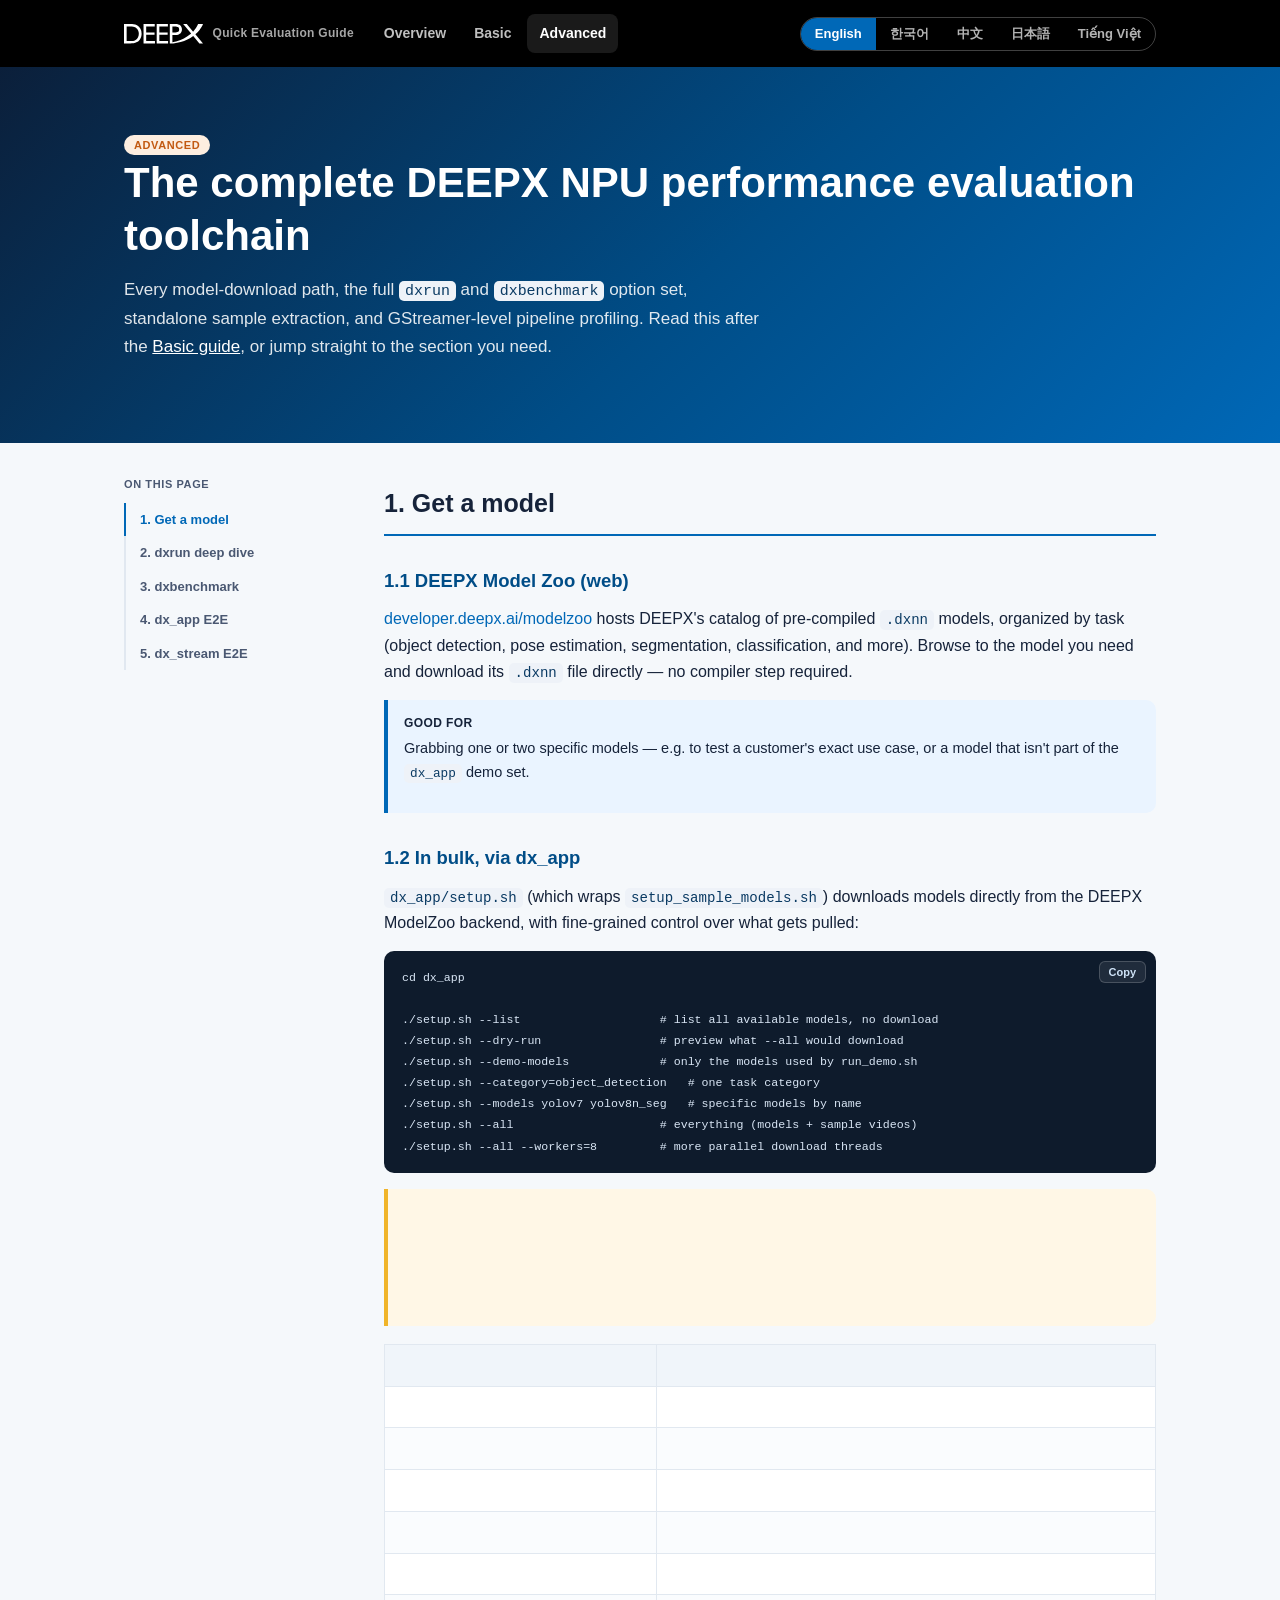
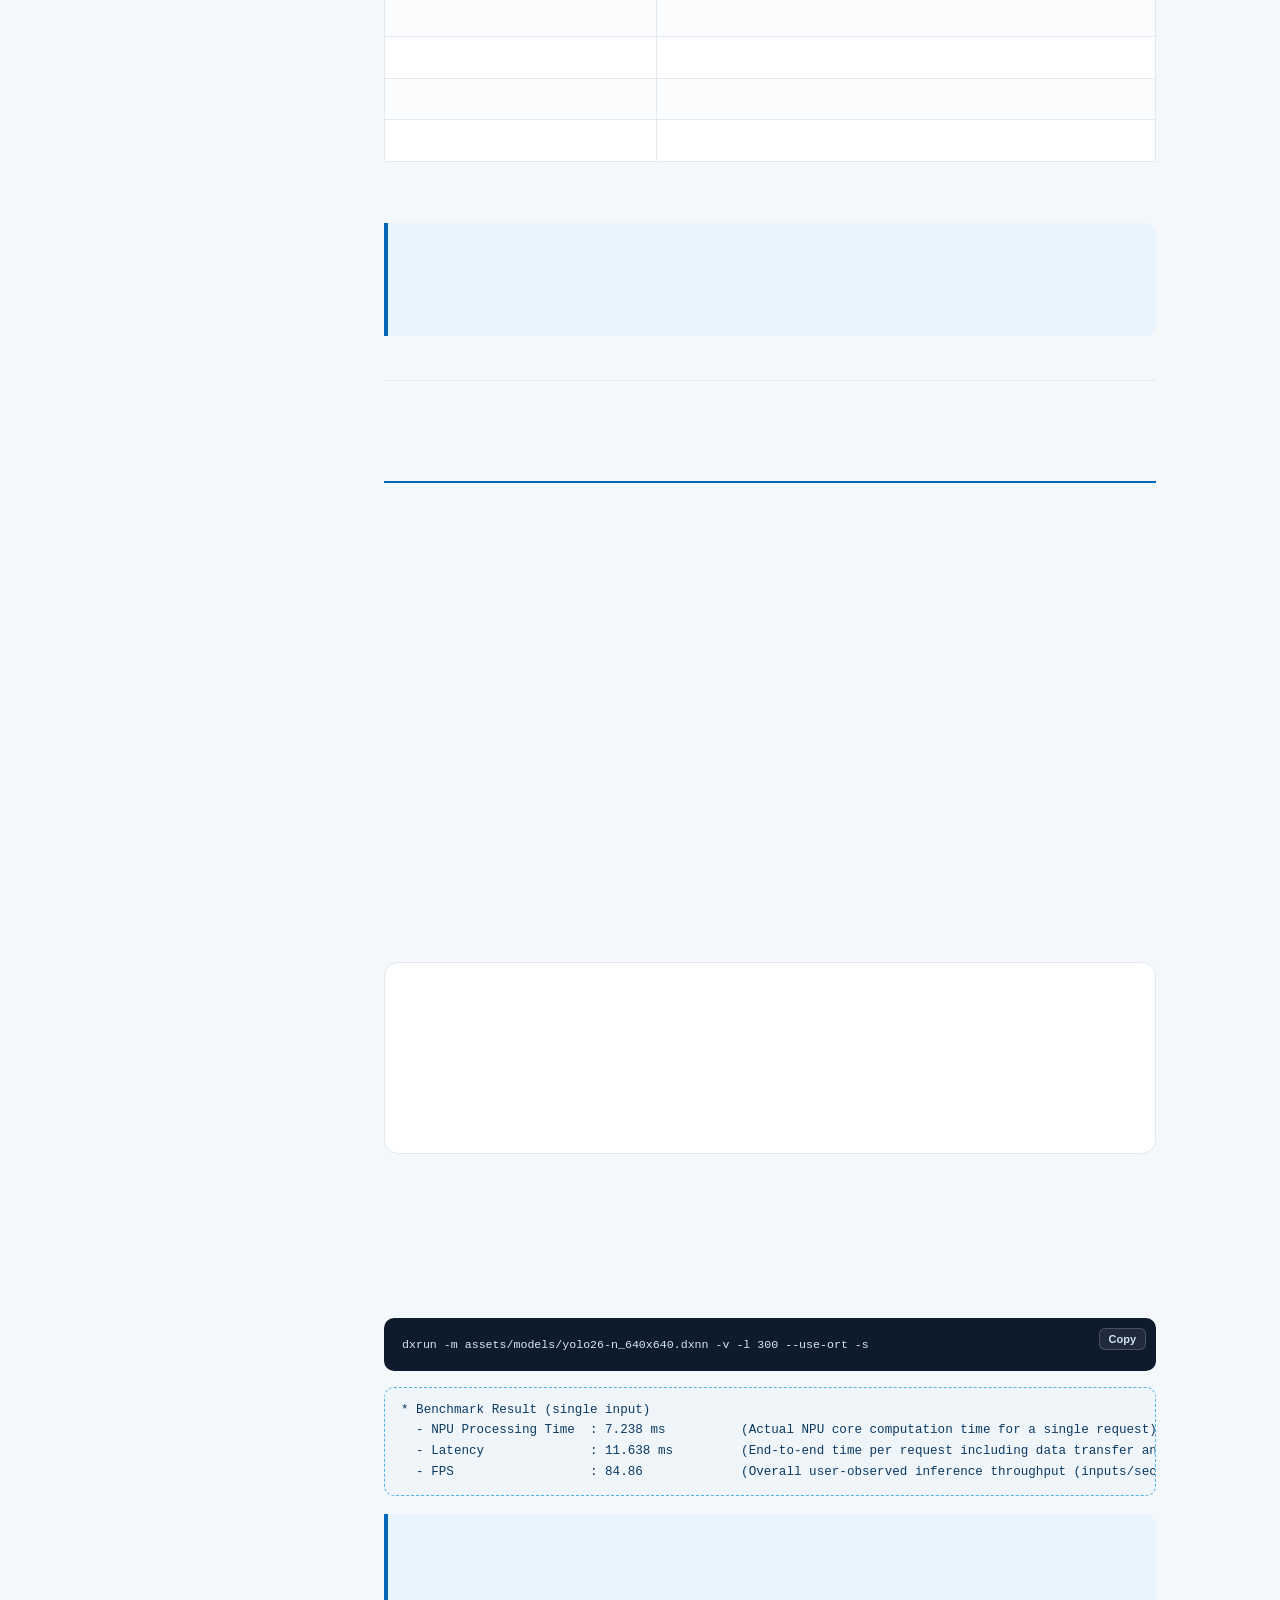
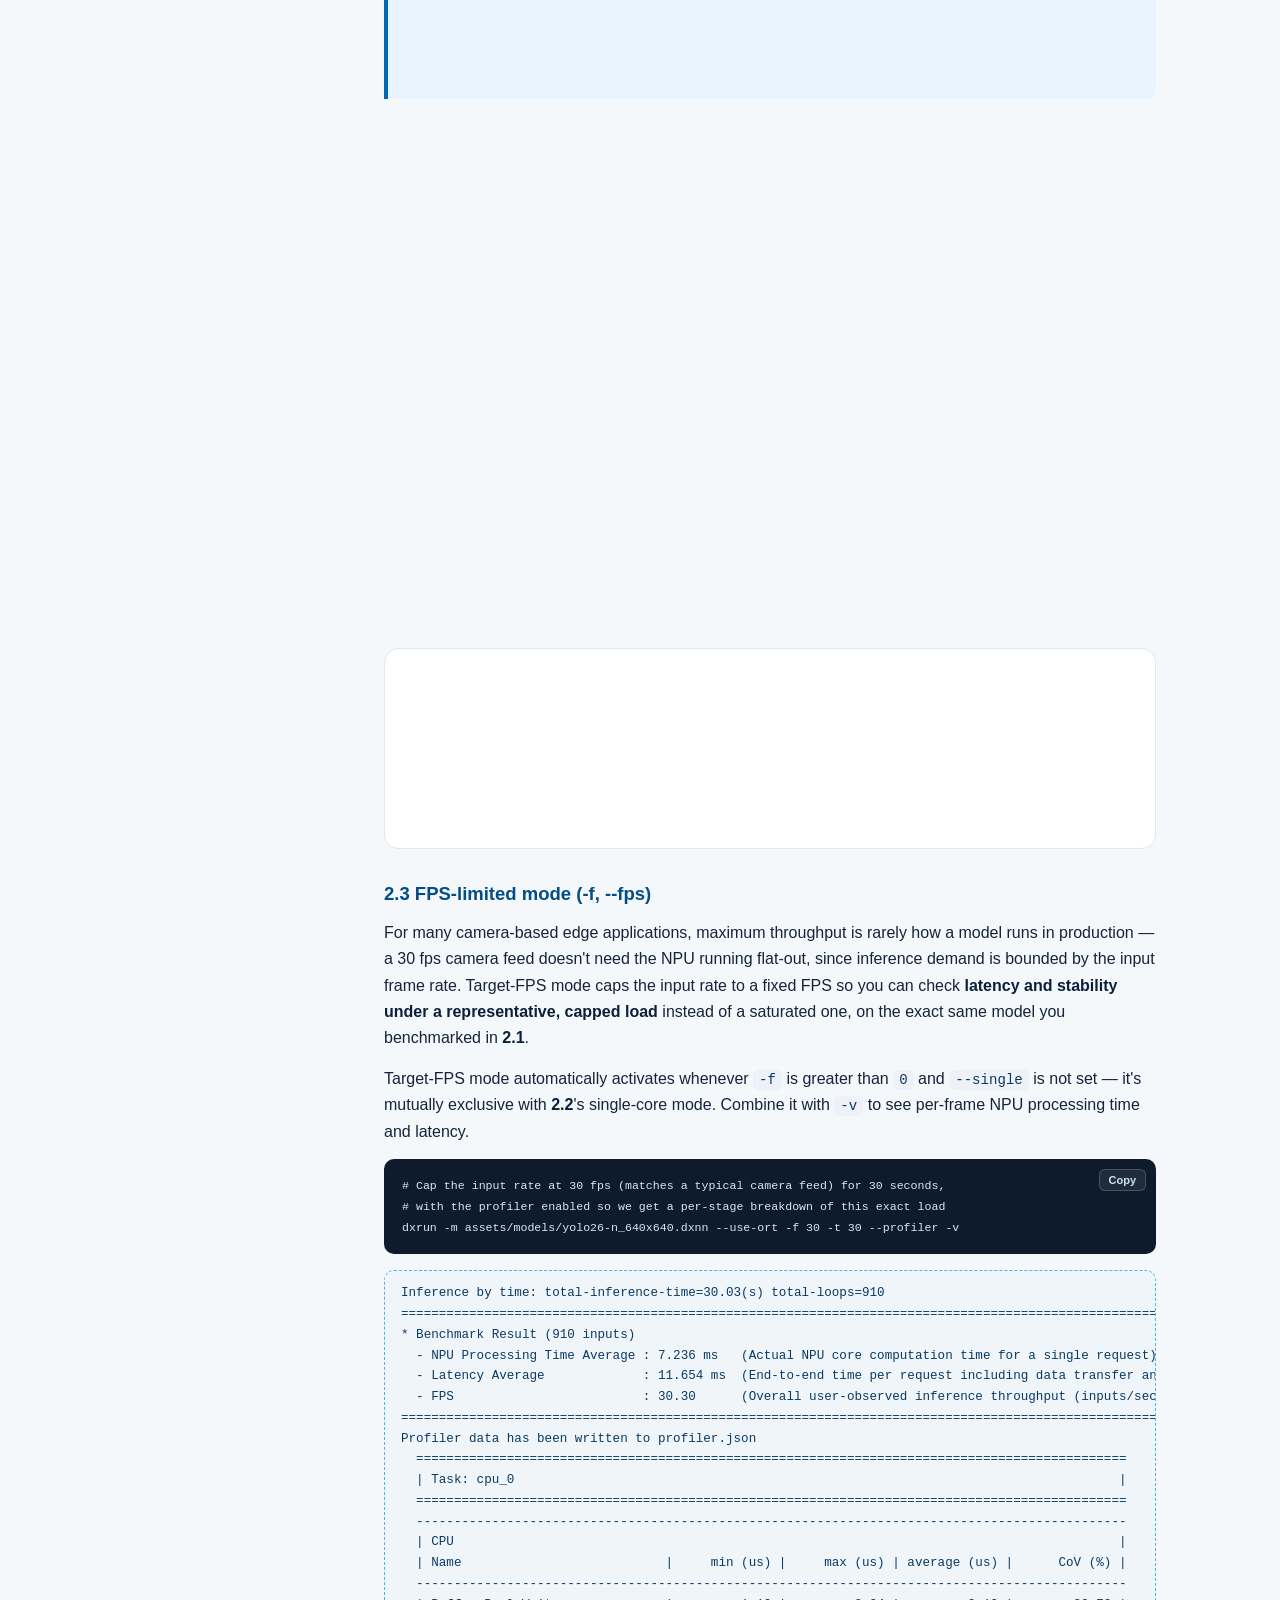
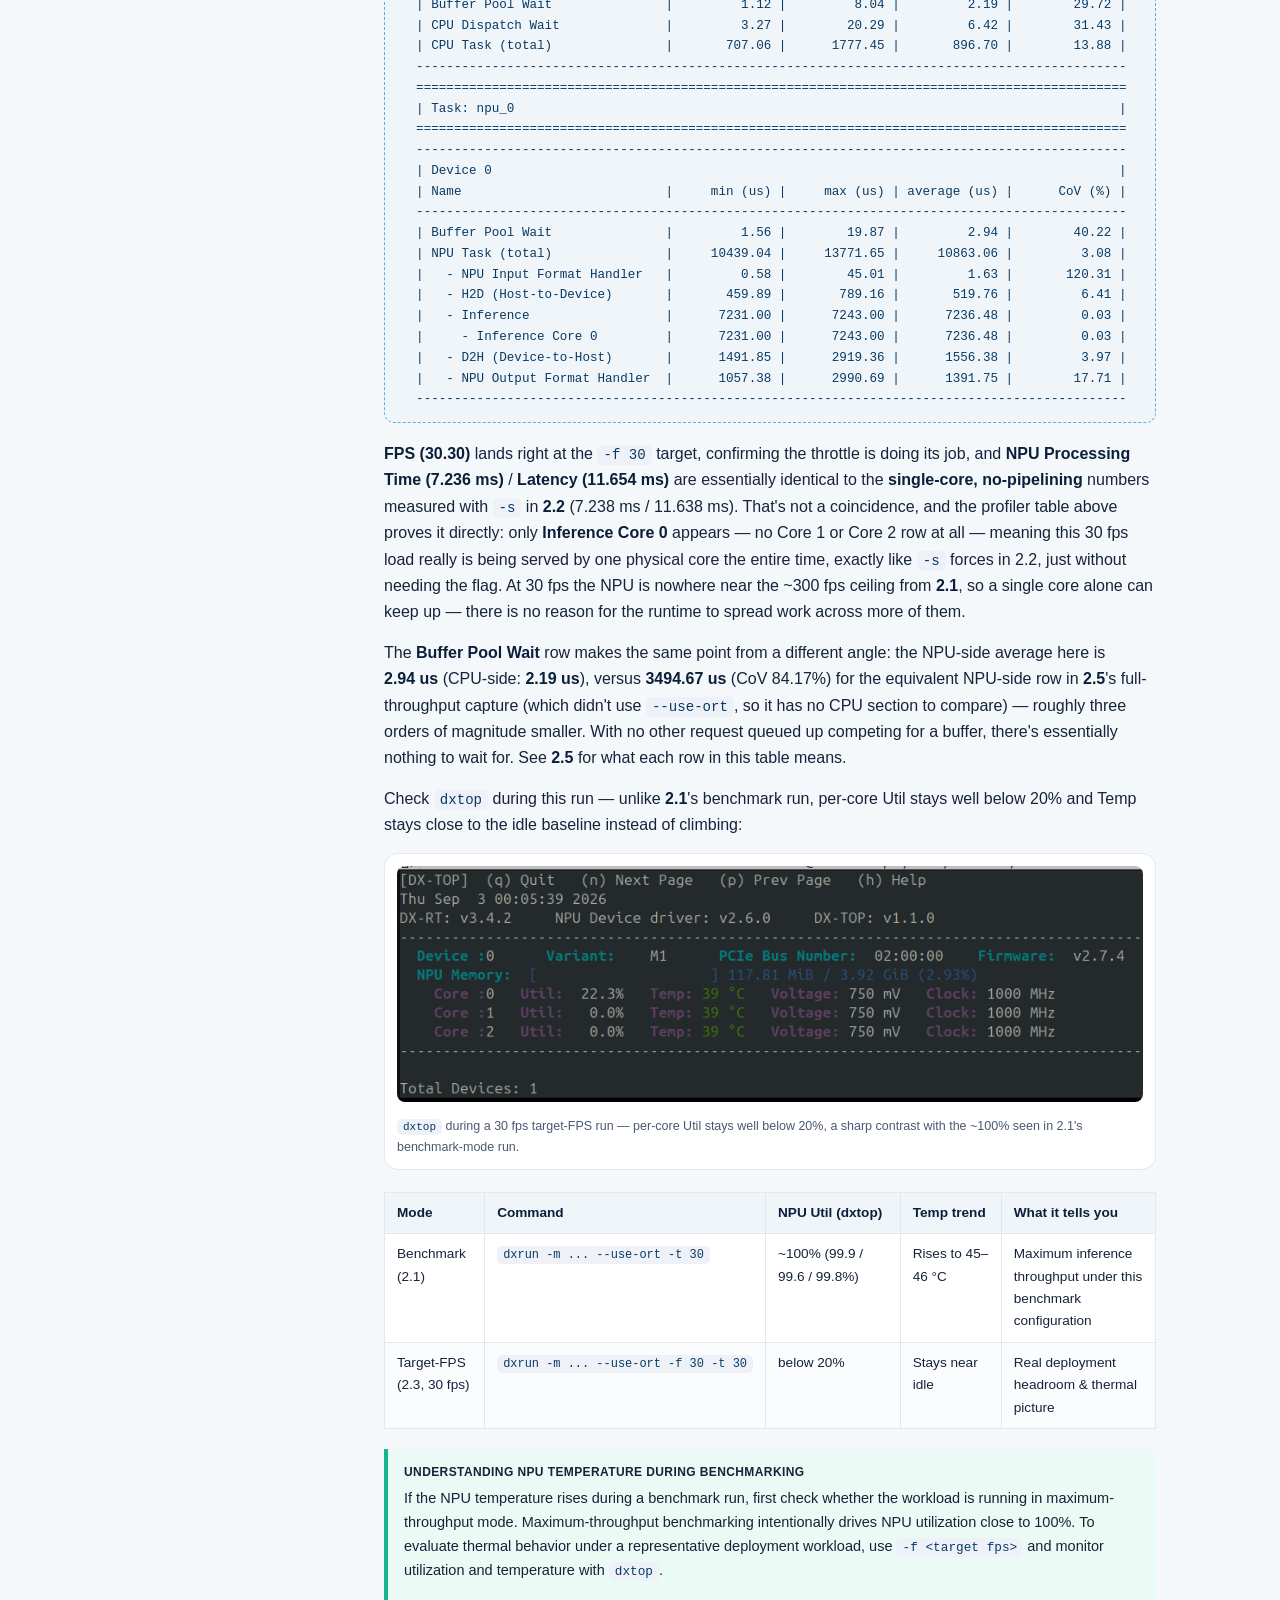
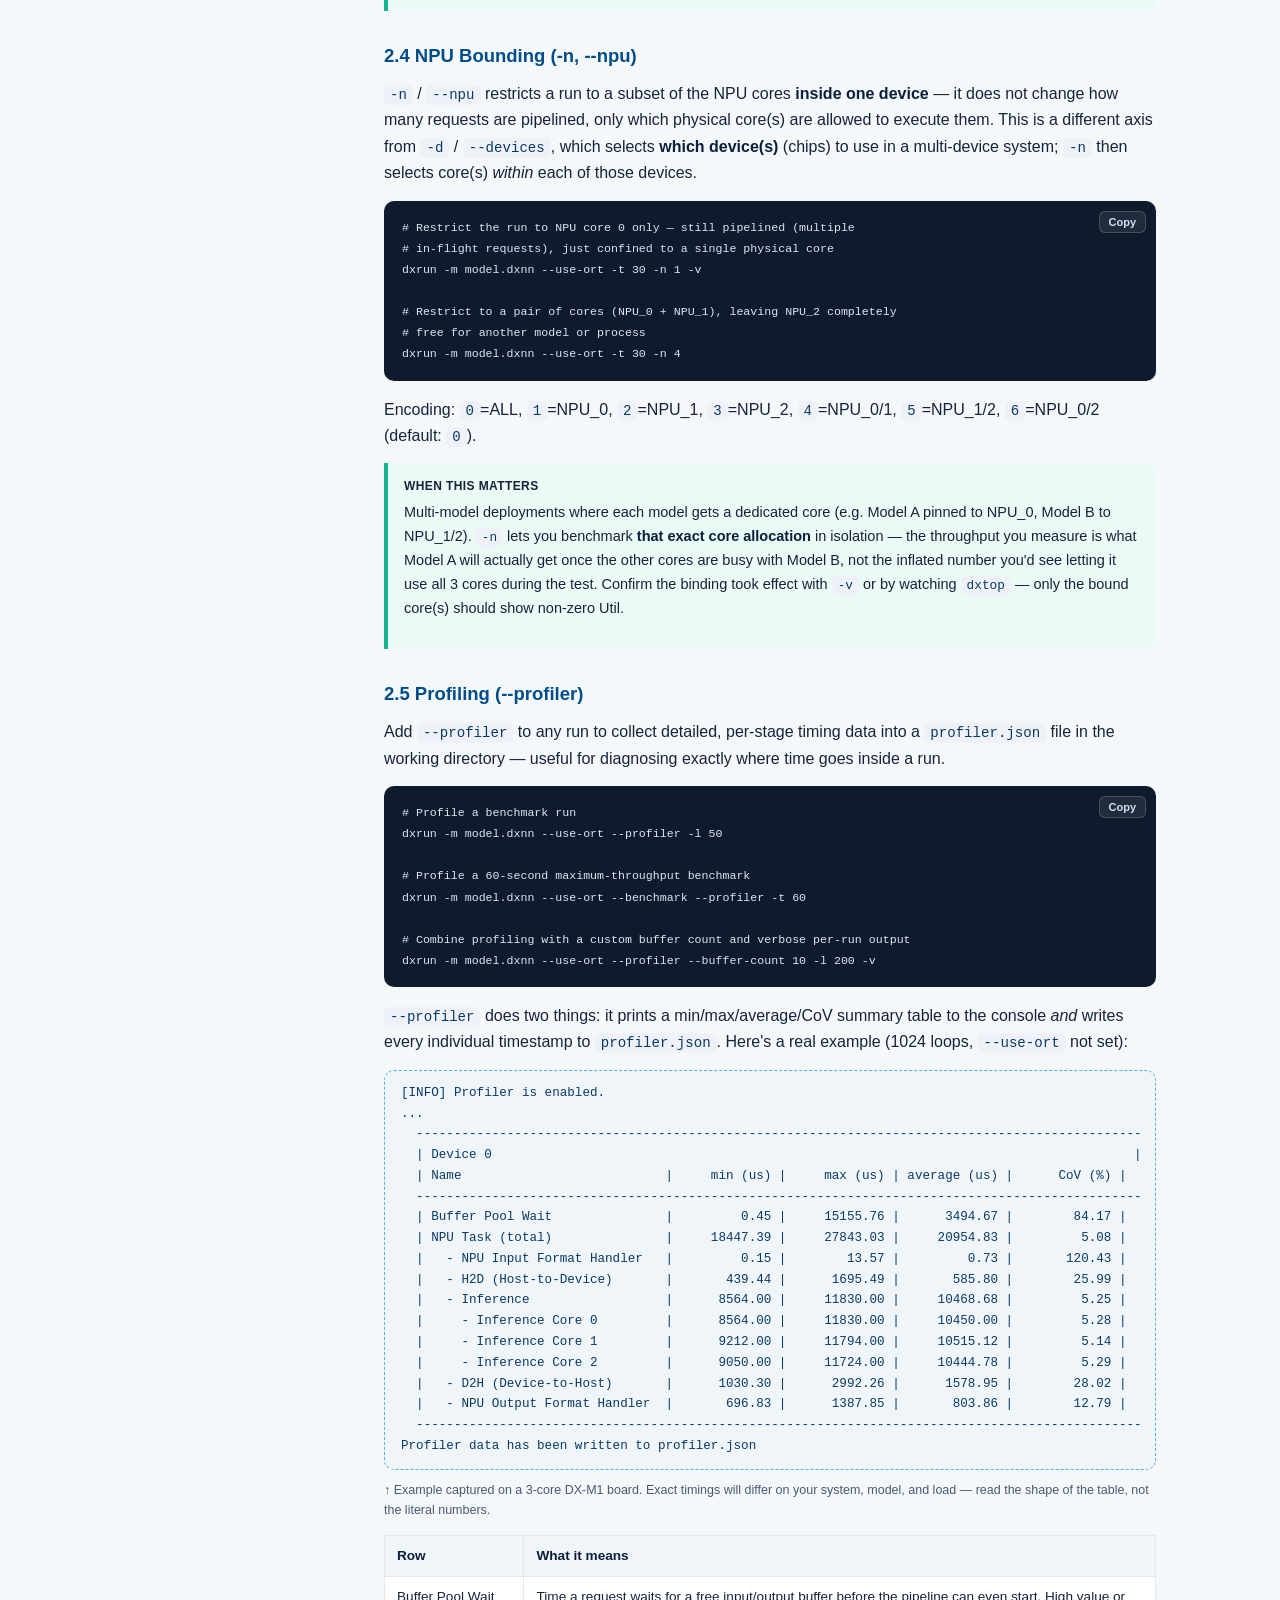
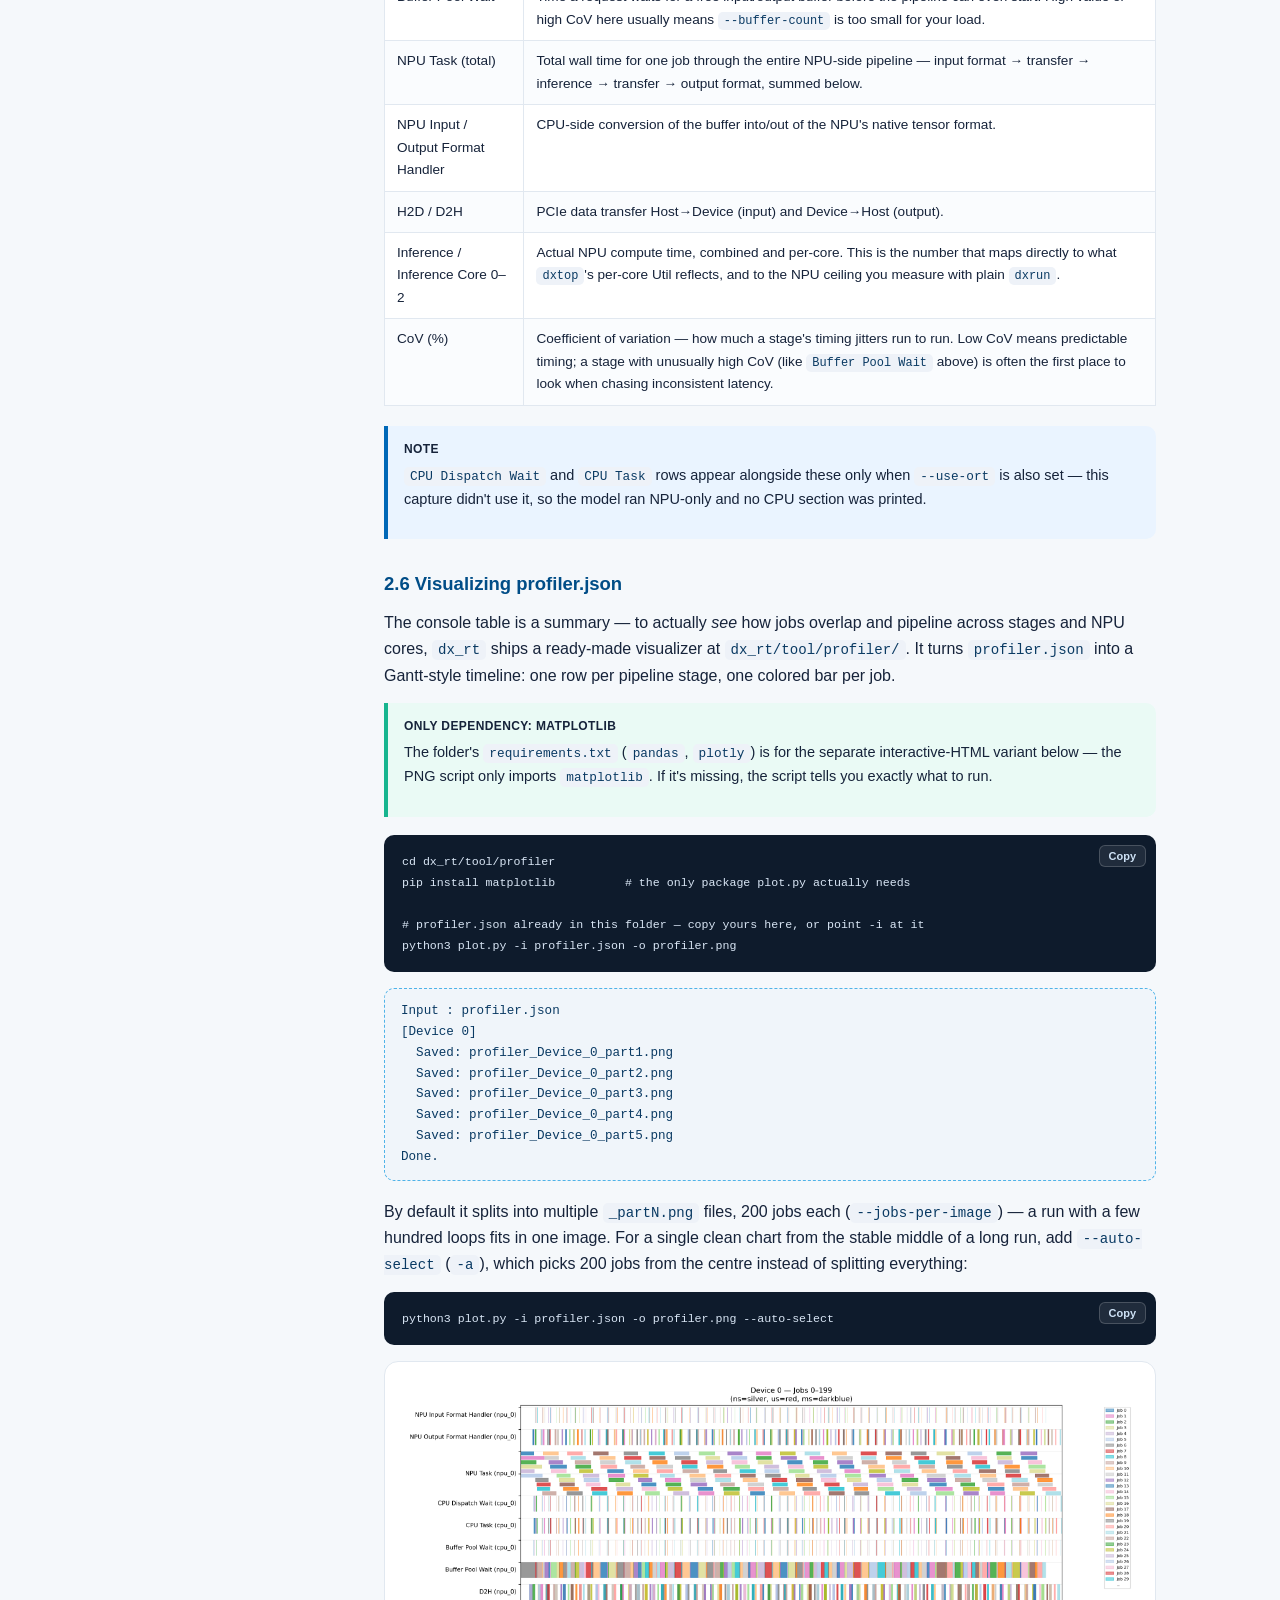
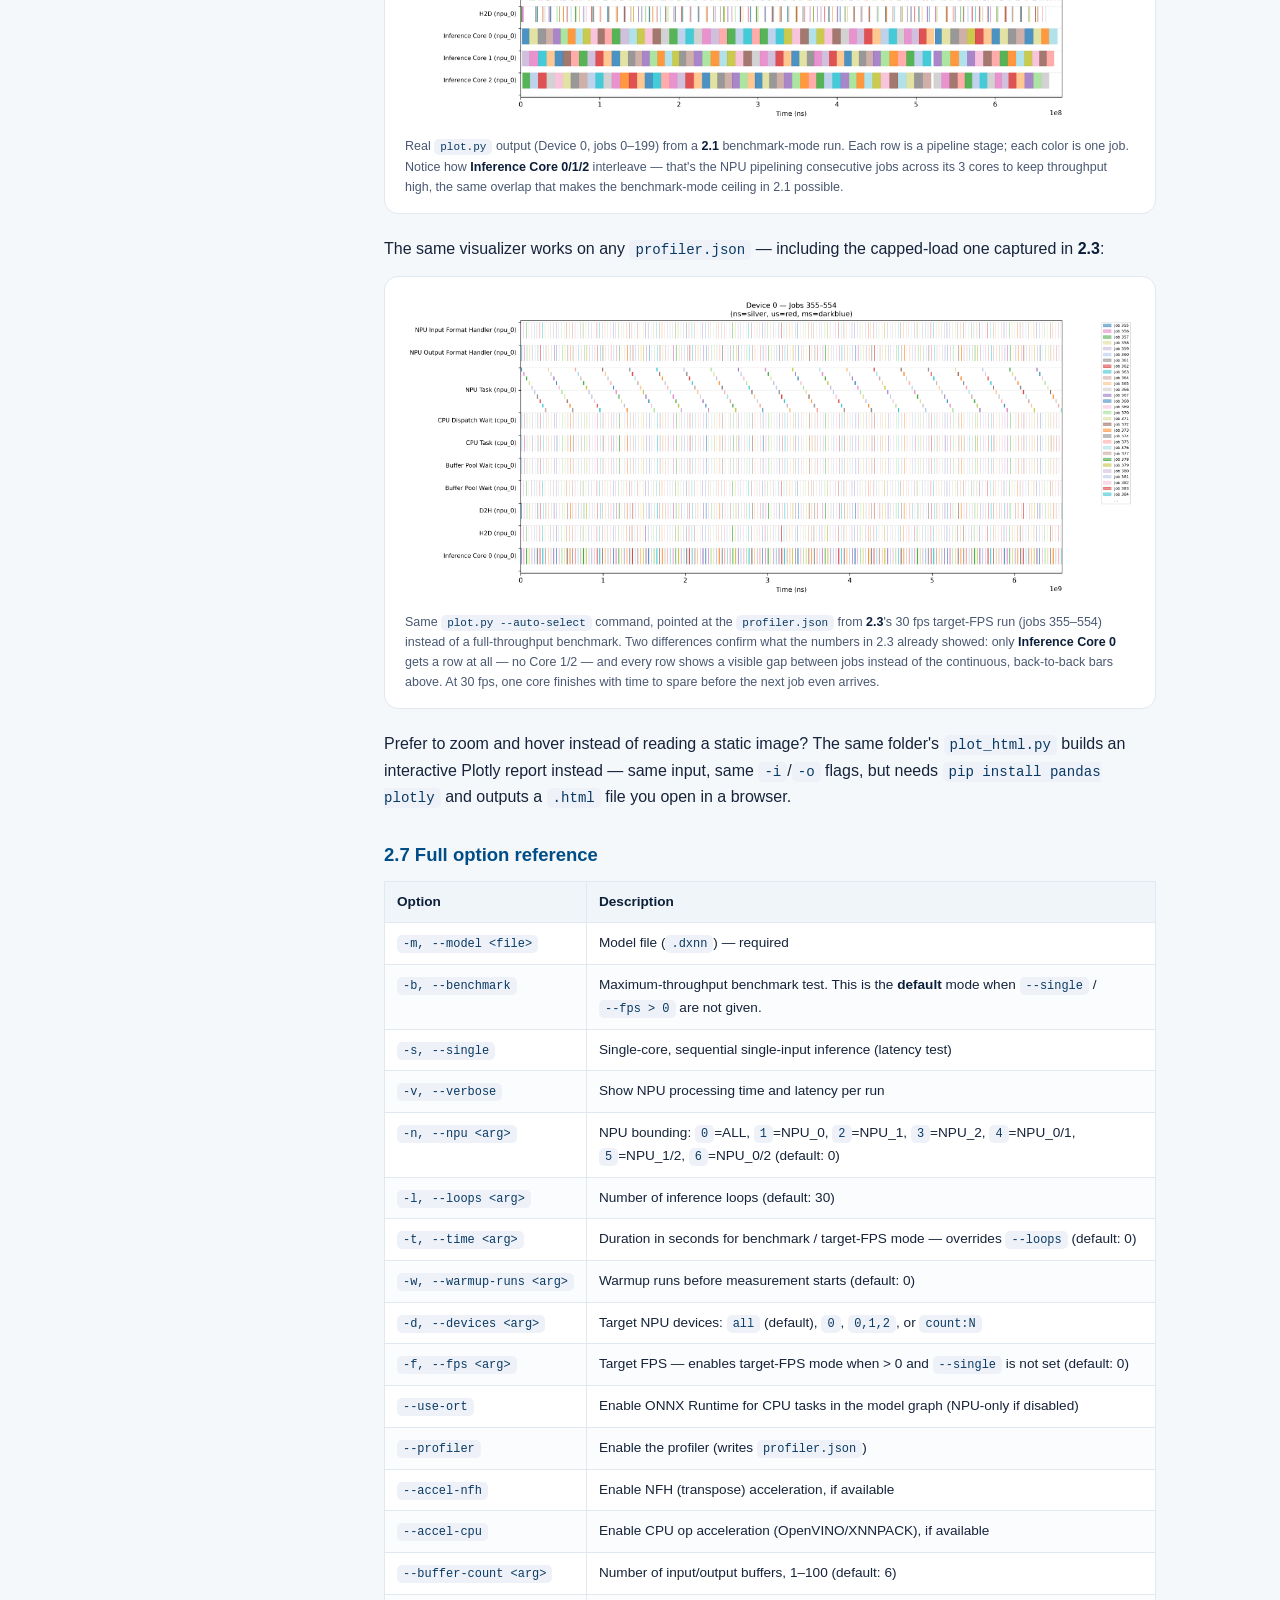
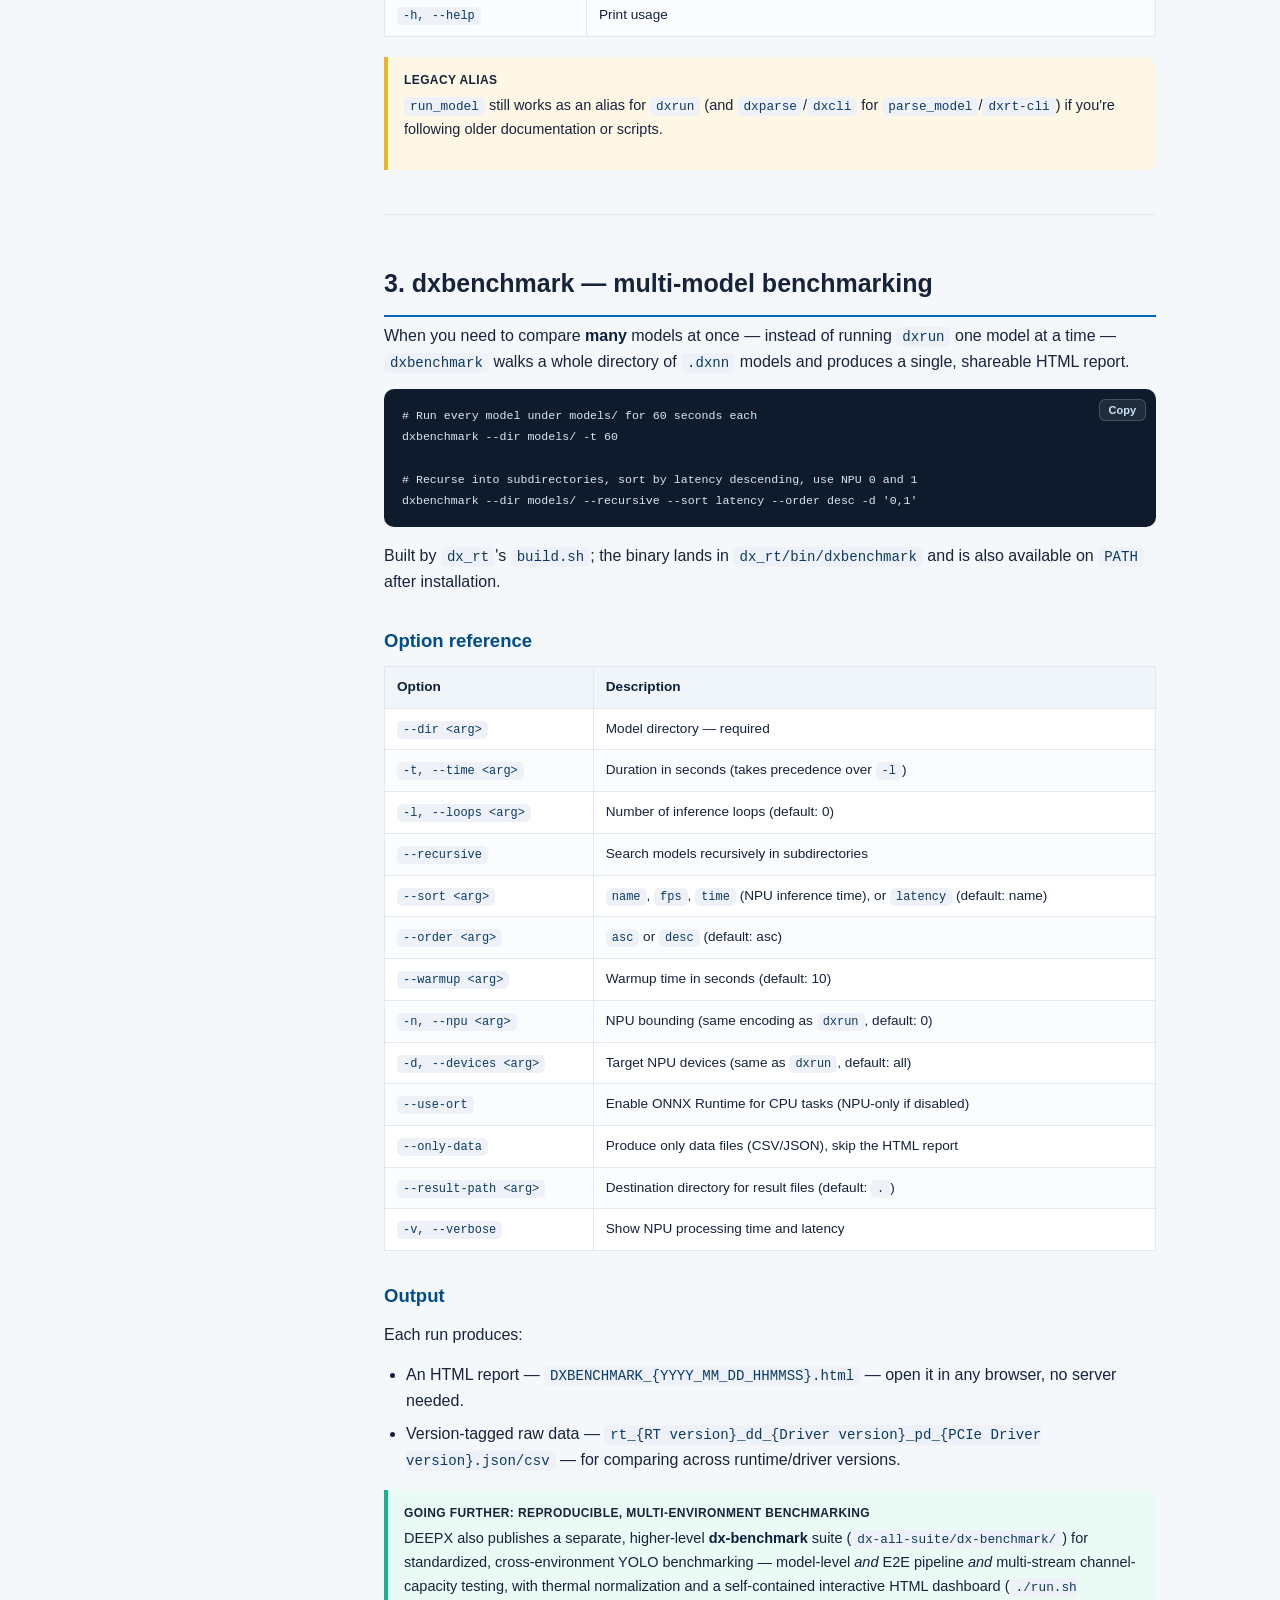
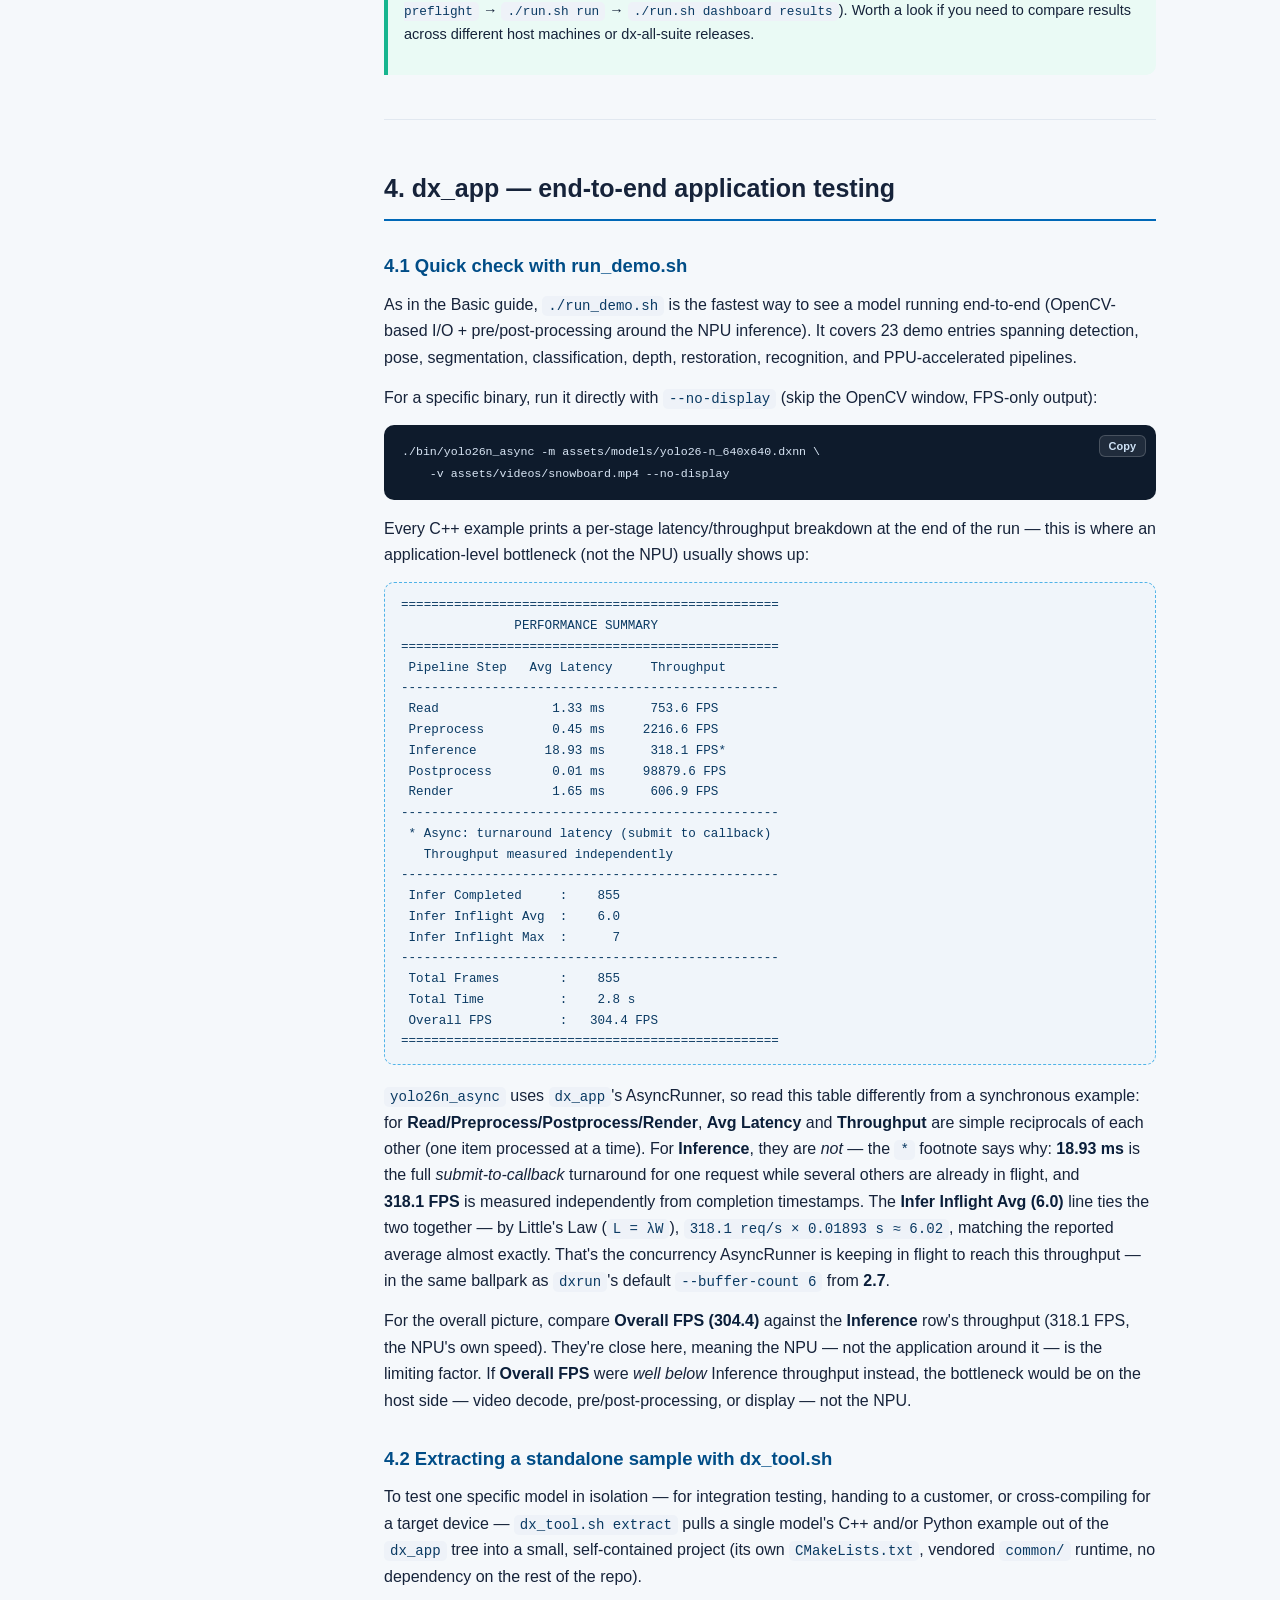
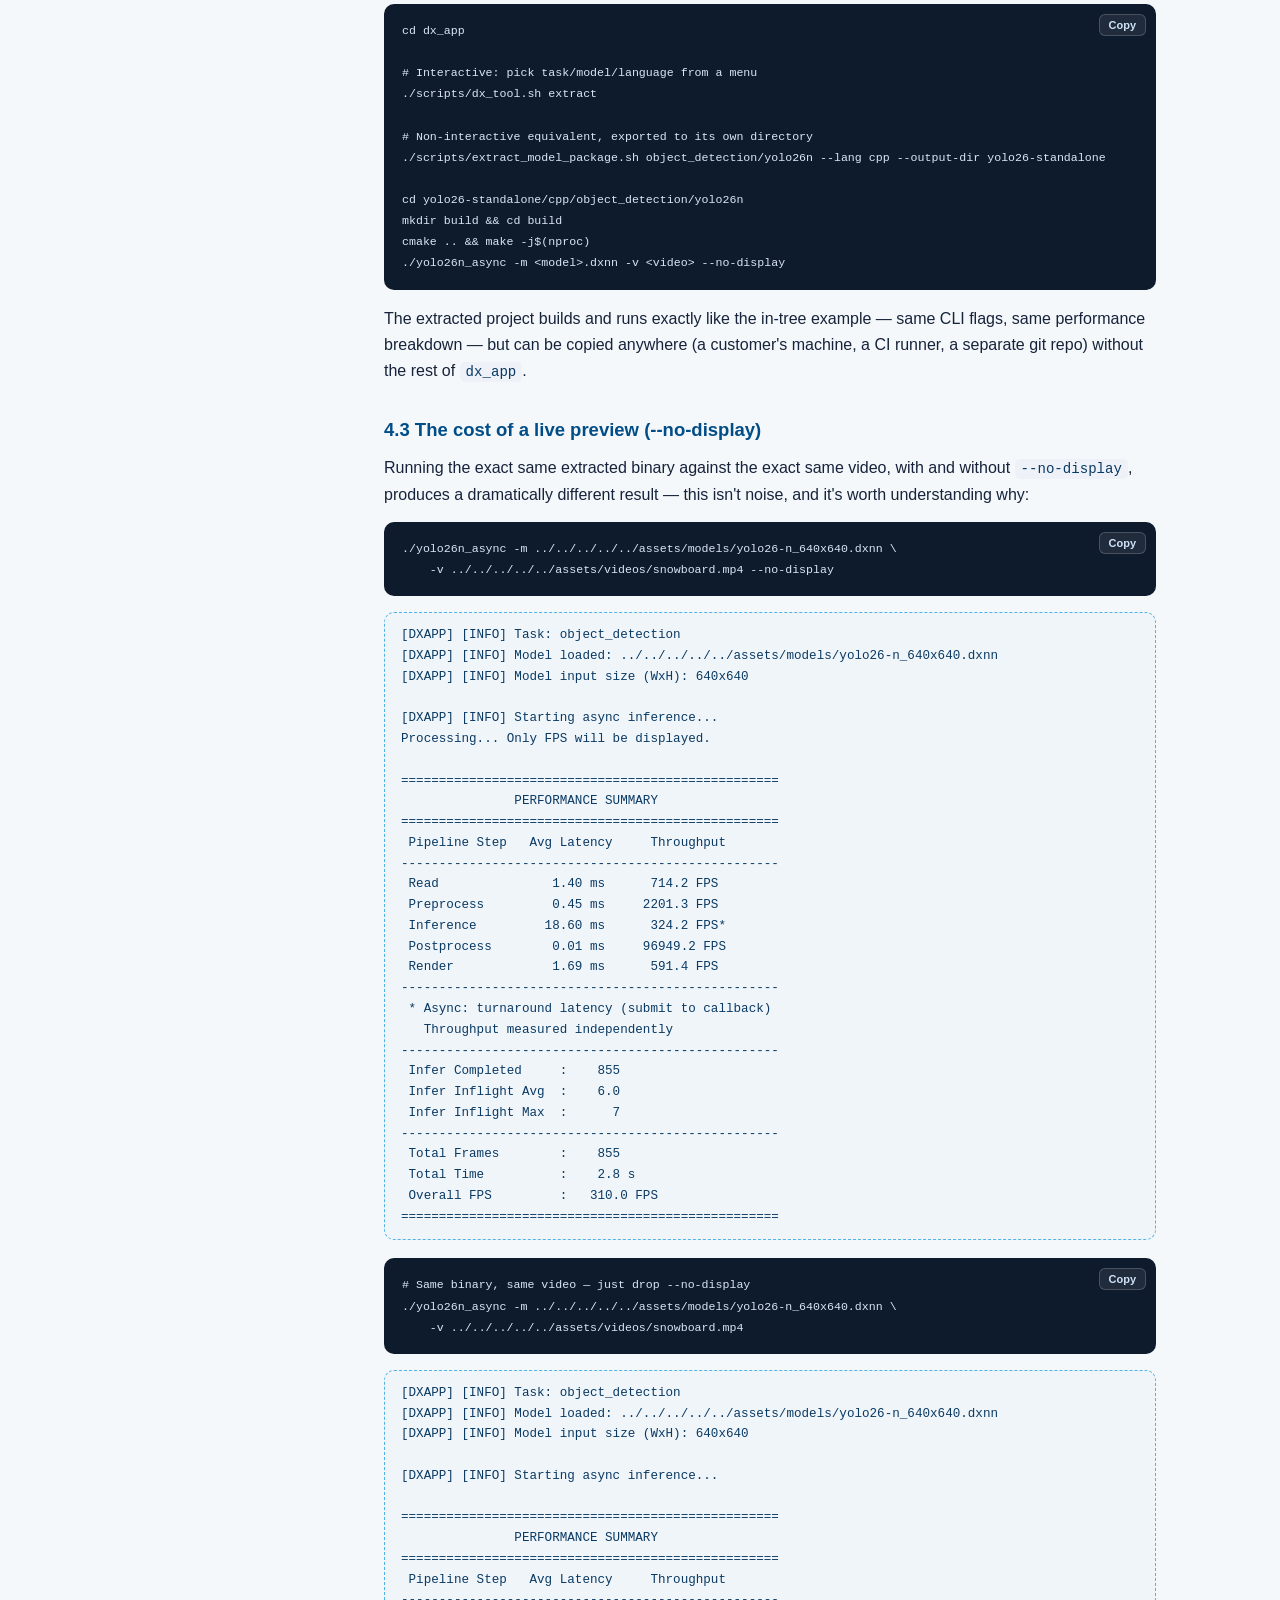
==== commit 72c6ba4f: "update" ====
--- a/advanced.html
+++ b/advanced.html
@@ -2049,16 +2049,6 @@
 <th data-lang-vi>--no-display</th><th data-lang-ja>ライブプレビュー</th>
 <th data-lang-vi>live preview</th></tr></thead>
         <tbody>
-          <tr data-lang-en><td data-lang-en>Inference Avg Latency</td><td data-lang-en>18.60 ms</td><td data-lang-en>13.52 ms</td></tr>
-          <tr data-lang-ko><td data-lang-ko>Inference Avg Latency</td><td data-lang-ko>18.60 ms</td><td data-lang-ko>13.52 ms</td></tr>
-          <tr data-lang-zh><td data-lang-zh>Inference Avg Latency</td><td data-lang-zh>18.60 ms</td><td data-lang-zh>13.52 ms</td></tr>
-          <tr data-lang-ja><td data-lang-ja>Inference Avg Latency</td><td data-lang-ja>18.60 ms</td><td data-lang-ja>13.52 ms</td></tr>
-          <tr data-lang-vi><td data-lang-vi>Inference Avg Latency</td><td data-lang-vi>18.60 ms</td><td data-lang-vi>13.52 ms</td></tr>
-          <tr data-lang-en><td data-lang-en>Infer Inflight Avg / Max</td><td data-lang-en>6.0 / 7</td><td data-lang-en>1.6 / 6</td></tr>
-          <tr data-lang-ko><td data-lang-ko>Infer Inflight Avg / Max</td><td data-lang-ko>6.0 / 7</td><td data-lang-ko>1.6 / 6</td></tr>
-          <tr data-lang-zh><td data-lang-zh>Infer Inflight Avg / Max</td><td data-lang-zh>6.0 / 7</td><td data-lang-zh>1.6 / 6</td></tr>
-          <tr data-lang-ja><td data-lang-ja>Infer Inflight Avg / Max</td><td data-lang-ja>6.0 / 7</td><td data-lang-ja>1.6 / 6</td></tr>
-          <tr data-lang-vi><td data-lang-vi>Infer Inflight Avg / Max</td><td data-lang-vi>6.0 / 7</td><td data-lang-vi>1.6 / 6</td></tr>
           <tr data-lang-en><td data-lang-en>Overall FPS</td><td data-lang-en>310.0</td><td data-lang-en>119.3</td></tr>
           <tr data-lang-ko><td data-lang-ko>Overall FPS</td><td data-lang-ko>310.0</td><td data-lang-ko>119.3</td></tr>
           <tr data-lang-zh><td data-lang-zh>Overall FPS</td><td data-lang-zh>310.0</td><td data-lang-zh>119.3</td></tr>
@@ -2342,8 +2332,29 @@
           <em>"sự ràng buộc đó chính là root cause #2 (việc đọc video + submit bị chặn bởi vòng bơm sự kiện GUI ở mọi frame)."</em>
           Cách nó khắc phục, nói đơn giản:
         </p>
+        <div class="dx-code-wrap" style="background-color:#f5f5f5;margin:16px 0;padding:14px;">
+          <pre style="margin:0;font-size:12px;line-height:1.5;color:#d1c7c7;"><code data-lang-en">BEFORE (Bottleneck):
+┌──────────────────────────────────┐
+│  Single Thread                   │
+│  Capture → Submit → GUI Poll     │ (sequential)
+│  └─ All serialized, FPS drops    │ ~120 FPS
+└──────────────────────────────────┘
+
+         ↓ (Apply Patch)
+
+AFTER (Decoupled):
+┌────────────────┐   ┌──────────────┐
+│ Capture/Submit │   │ GUI Display  │
+│    Thread      │   │   Thread     │
+└────────────────┘   └──────────────┘
+        │                   ▲
+        └── [2-slot] ───────┘
+             Queue
+      (non-blocking)
+      ~215 FPS (1.8x faster)</code></pre>
+        </div>
         <ul>
-          <li data-lang-en>Give frame-reading/submitting its <strong>own thread</strong>, so the main thread does nothing but pump the display window.</li>
+          <li data-lang-en">Give frame-reading/submitting its <strong>own thread</strong>, so the main thread does nothing but pump the display window.</li>
           <li data-lang-ko>영상 읽기/제출을 <strong>별도 스레드</strong>로 분리해서, 메인 스레드는 오직 화면창 갱신만 담당하게 합니다.</li>
           <li data-lang-zh>为帧读取/提交分配一个<strong>专属线程</strong>,让主线程只负责处理显示窗口。</li>
           <li data-lang-ja>フレームの読み込み/提出に<strong>専用スレッド</strong>を与え、メインスレッドは表示ウィンドウの処理だけを行うようにします。</li>
@@ -2396,16 +2407,6 @@
               <tr data-lang-zh><td data-lang-zh>Overall FPS</td><td data-lang-zh>119.3</td><td data-lang-zh><strong>215.2</strong>(约1.8倍)</td></tr>
               <tr data-lang-ja><td data-lang-ja>Overall FPS</td><td data-lang-ja>119.3</td><td data-lang-ja><strong>215.2</strong>(約1.8倍)</td></tr>
               <tr data-lang-vi><td data-lang-vi>Overall FPS</td><td data-lang-vi>119.3</td><td data-lang-vi><strong>215.2</strong> (~1.8x)</td></tr>
-              <tr data-lang-en><td data-lang-en>Inference throughput</td><td data-lang-en>121.4 FPS</td><td data-lang-en>222.1 FPS</td></tr>
-              <tr data-lang-ko><td data-lang-ko>Inference 처리량</td><td data-lang-ko>121.4 FPS</td><td data-lang-ko>222.1 FPS</td></tr>
-              <tr data-lang-zh><td data-lang-zh>Inference 吞吐量</td><td data-lang-zh>121.4 FPS</td><td data-lang-zh>222.1 FPS</td></tr>
-              <tr data-lang-ja><td data-lang-ja>Inferenceスループット</td><td data-lang-ja>121.4 FPS</td><td data-lang-ja>222.1 FPS</td></tr>
-              <tr data-lang-vi><td data-lang-vi>Throughput inference</td><td data-lang-vi>121.4 FPS</td><td data-lang-vi>222.1 FPS</td></tr>
-              <tr data-lang-en><td data-lang-en>Infer Inflight Avg / Max</td><td data-lang-en>1.6 / 6</td><td data-lang-en>4.5 / 7</td></tr>
-              <tr data-lang-ko><td data-lang-ko>Infer Inflight Avg / Max</td><td data-lang-ko>1.6 / 6</td><td data-lang-ko>4.5 / 7</td></tr>
-              <tr data-lang-zh><td data-lang-zh>Infer Inflight Avg / Max</td><td data-lang-zh>1.6 / 6</td><td data-lang-zh>4.5 / 7</td></tr>
-              <tr data-lang-ja><td data-lang-ja>Infer Inflight Avg / Max</td><td data-lang-ja>1.6 / 6</td><td data-lang-ja>4.5 / 7</td></tr>
-              <tr data-lang-vi><td data-lang-vi>Infer Inflight Avg / Max</td><td data-lang-vi>1.6 / 6</td><td data-lang-vi>4.5 / 7</td></tr>
             </tbody>
           </table>
         </div>
@@ -2468,7 +2469,7 @@
           có thể áp dụng ngay:
         </p>
         <p style="margin-top:10px;">
-          <a href="assets/0001-decouple-display-from-capture-submit.patch" download
+          <a href="assets/0001-yolo26-improve.patch" download
              style="display:inline-block;padding:8px 16px;border-radius:6px;background:var(--dx-accent, #2563eb);color:#fff;text-decoration:none;font-weight:600;">
             <span data-lang-en>⬇ Download patch (async_detection_runner.hpp)</span>
             <span data-lang-ko>⬇ Patch 다운로드 (async_detection_runner.hpp)</span>
@@ -2480,8 +2481,8 @@
         <div class="dx-code-wrap" style="margin-top:10px;">
   <pre><code># From the extracted package root
   cd yolo26-standalone/cpp/object_detection/yolo26n
-  patch -p1 &lt; 0001-decouple-display-from-capture-submit.patch
-  # or: git apply 0001-decouple-display-from-capture-submit.patch
+  patch -p1 &lt; 0001-yolo26-improve.patch
+  # or: git apply 0001-yolo26-improve.patch
   cd build &amp;&amp; make -j$(nproc)</code></pre>
         </div>
         <p data-lang-en>
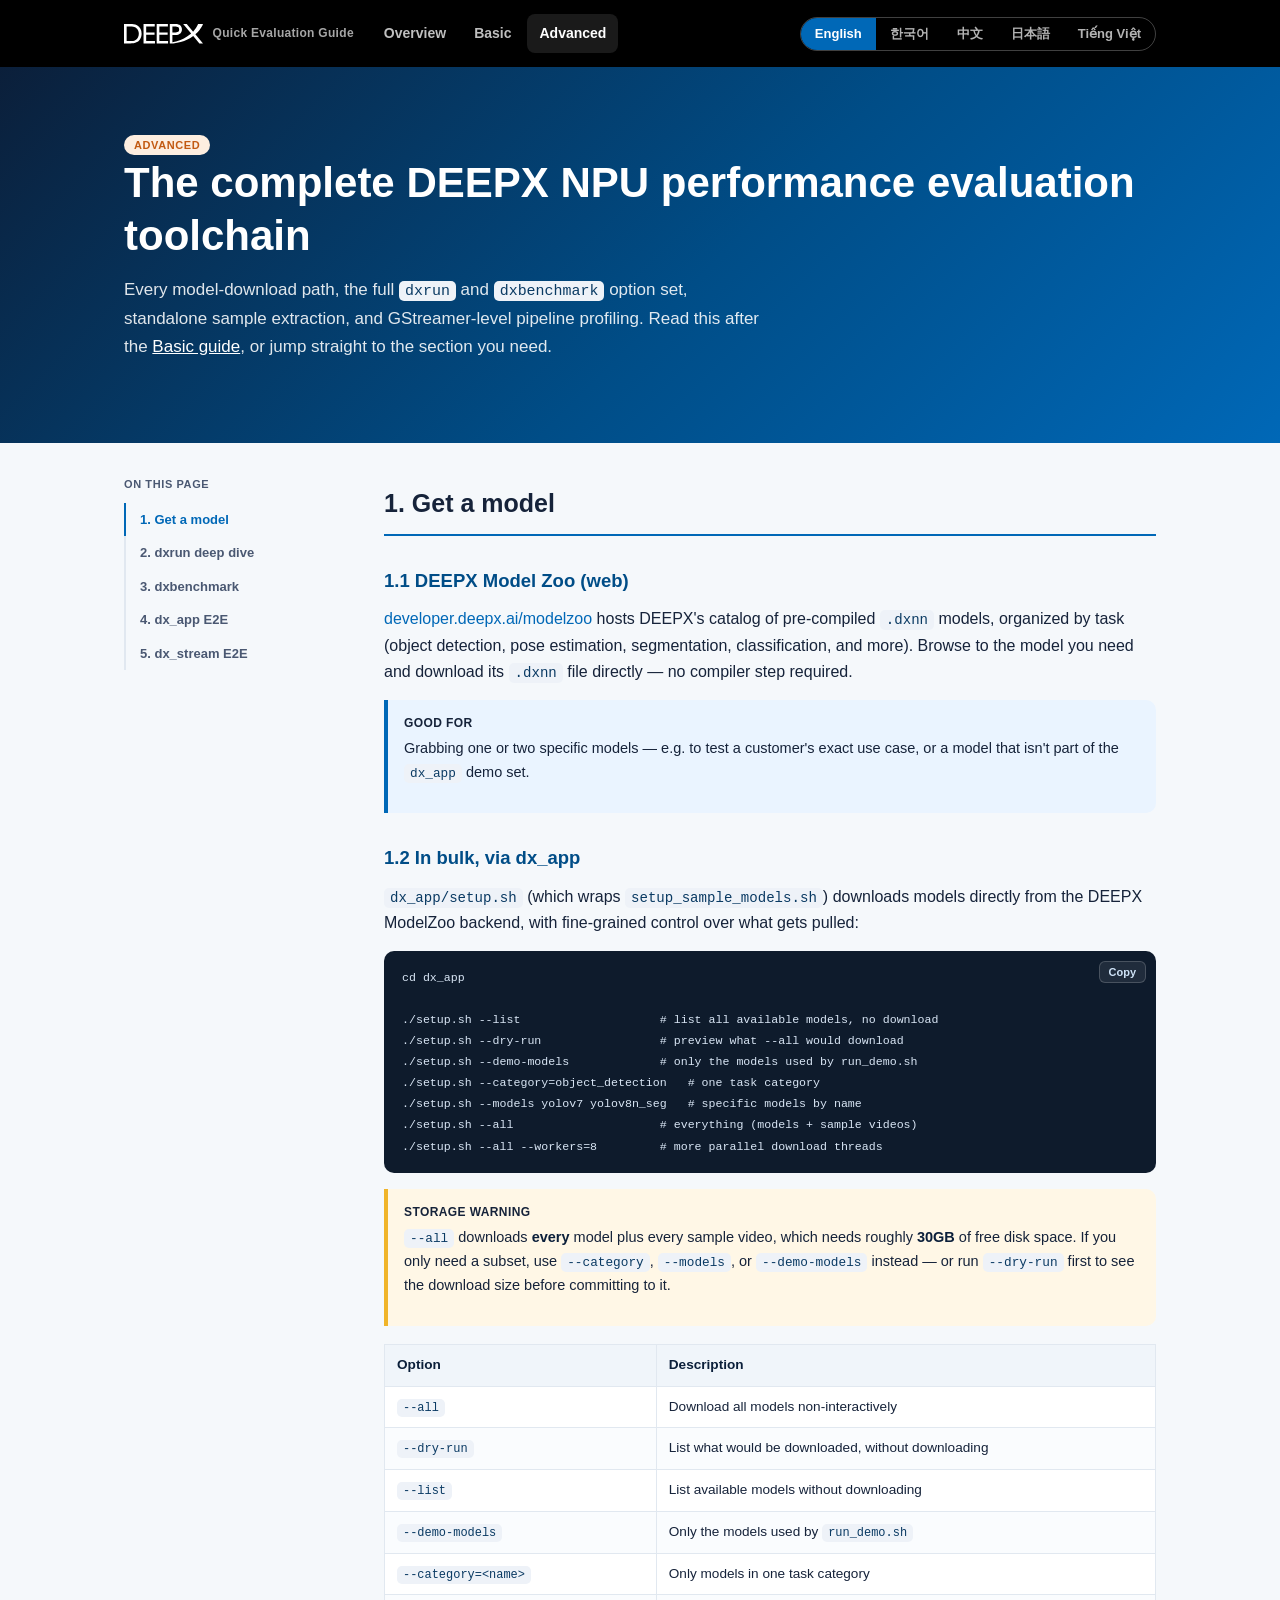
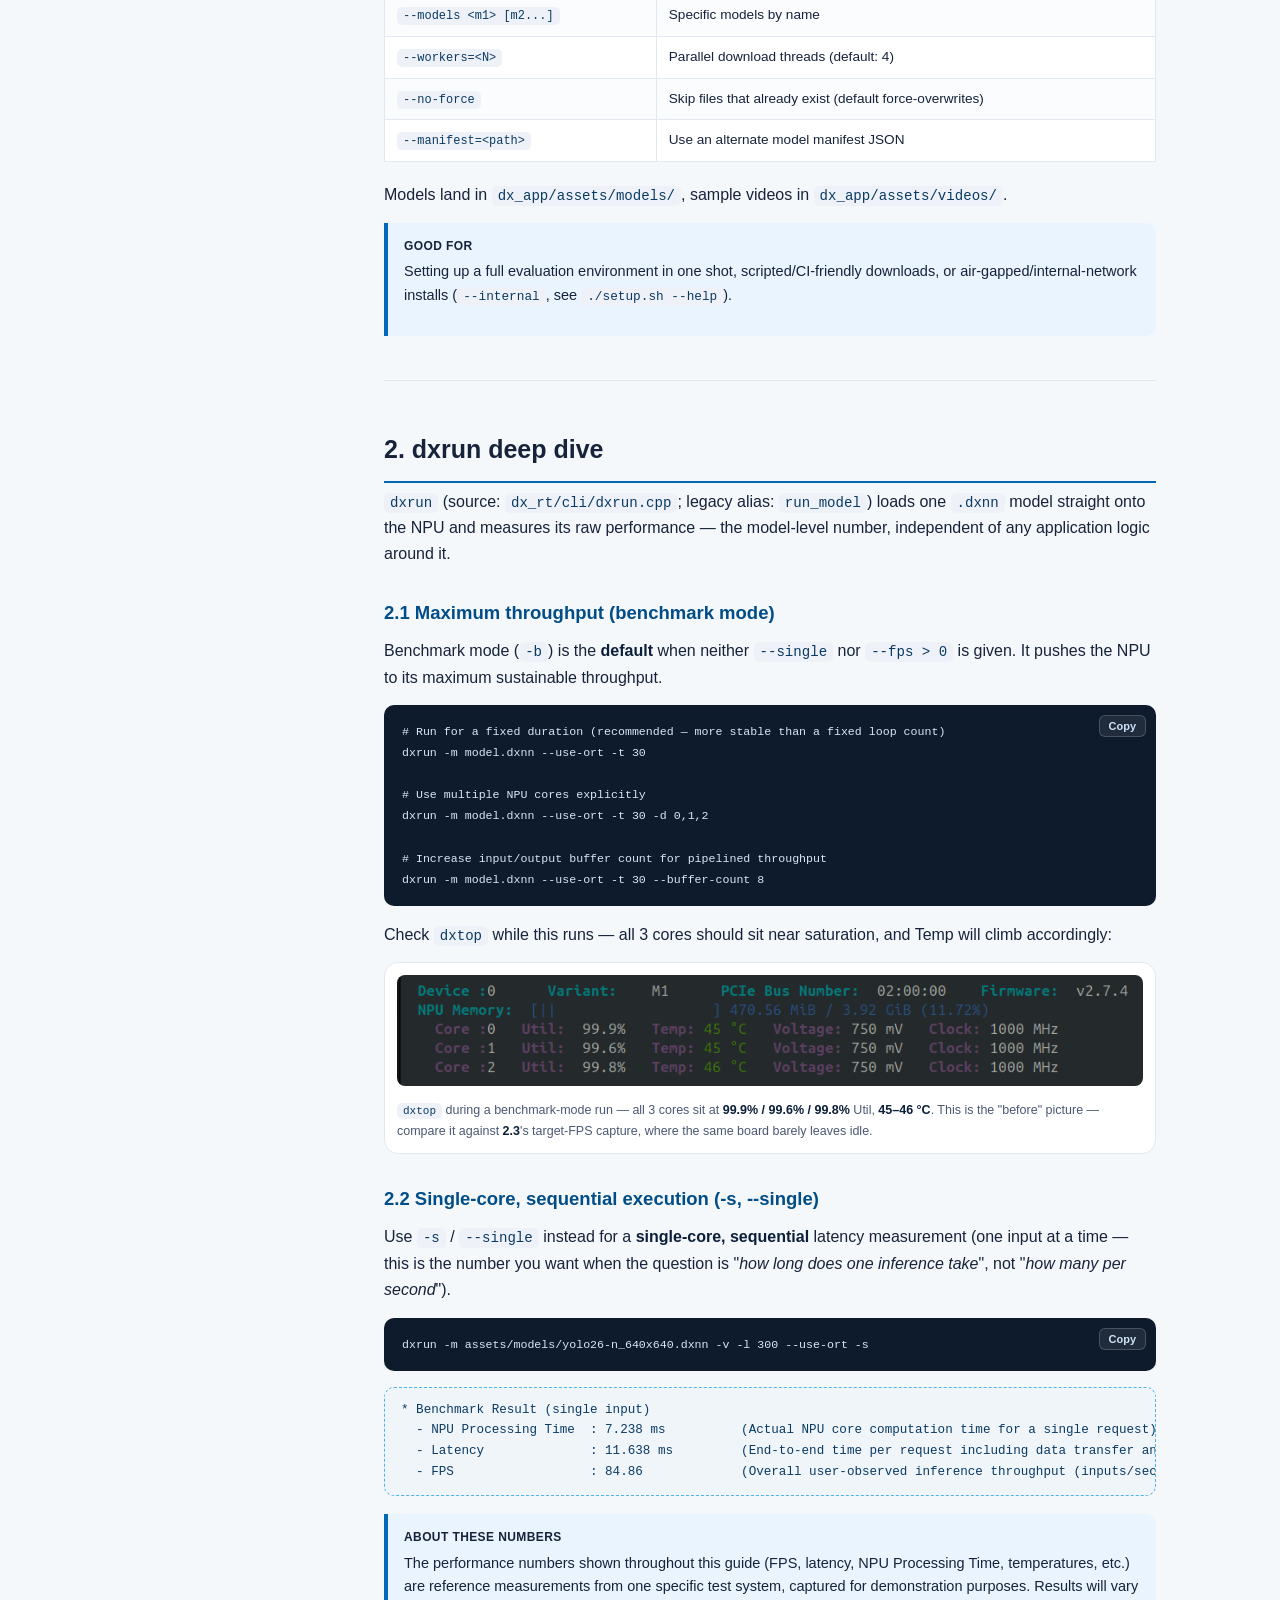
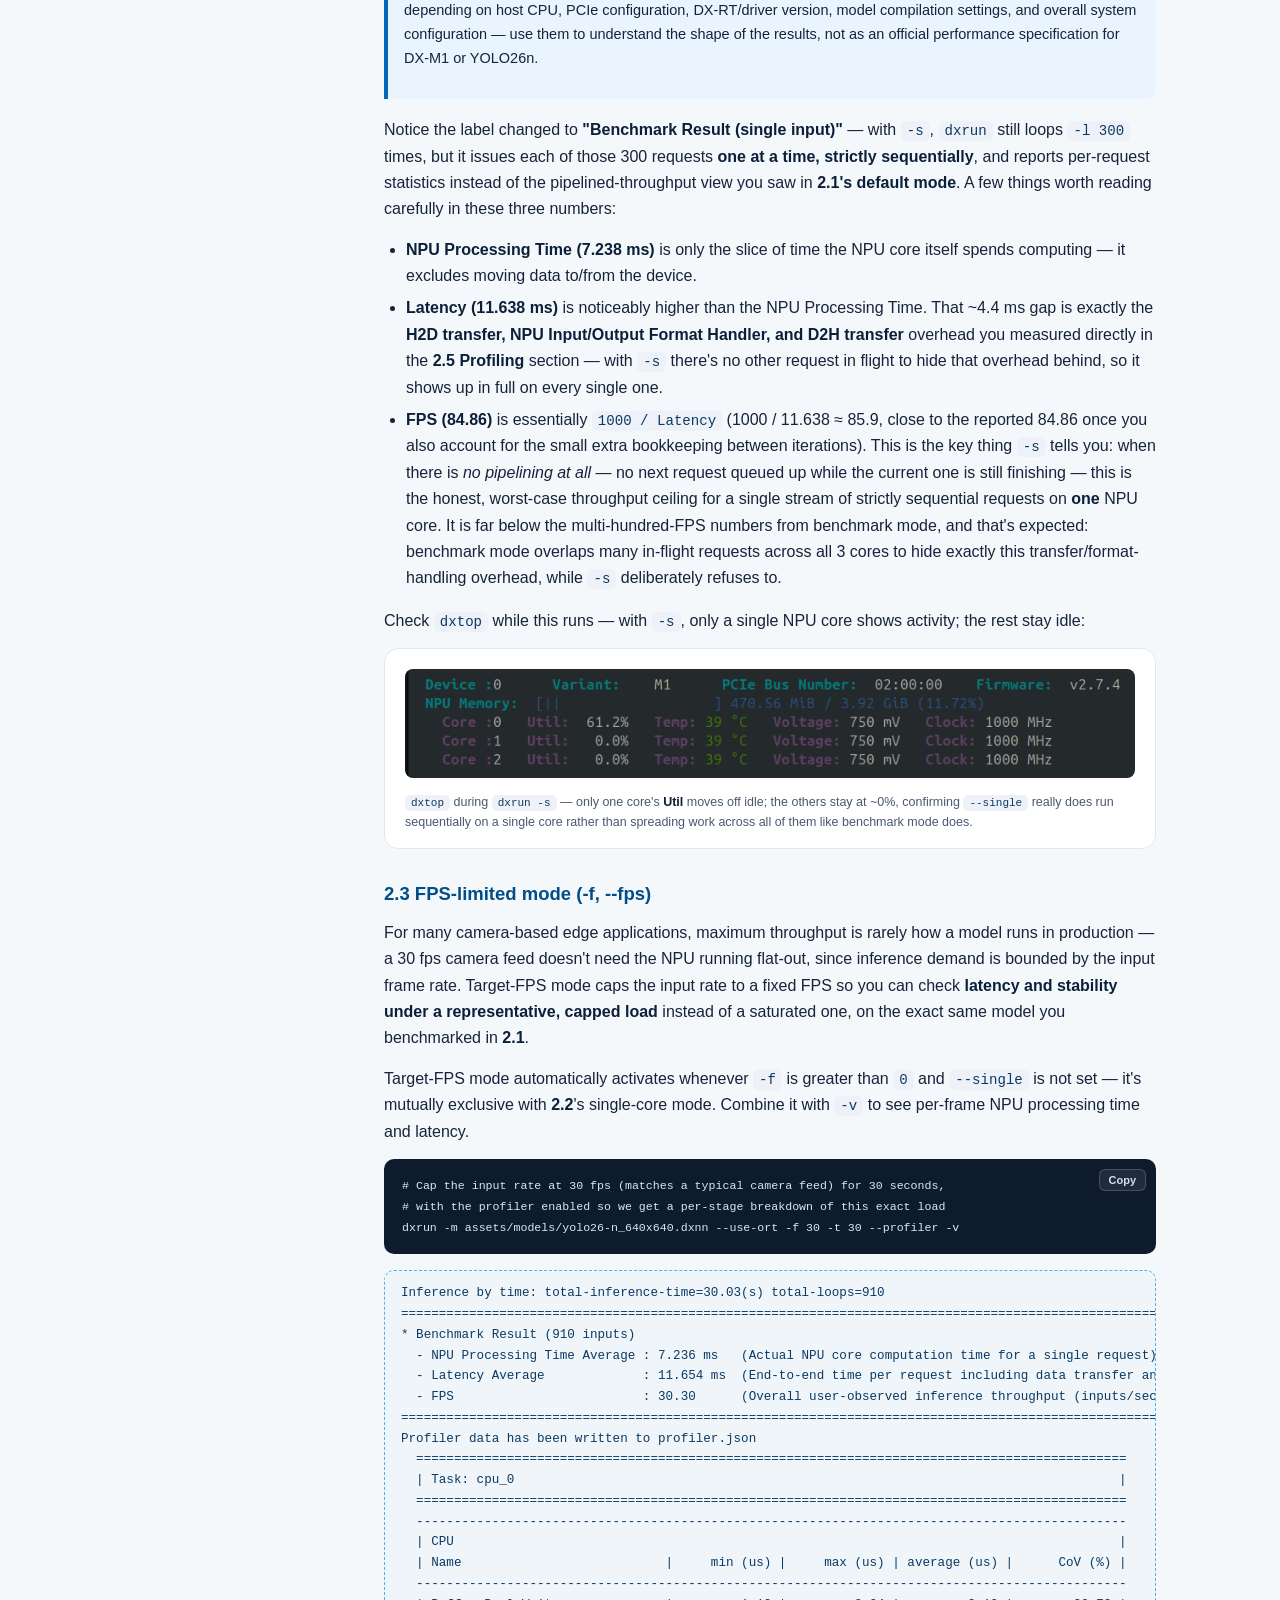
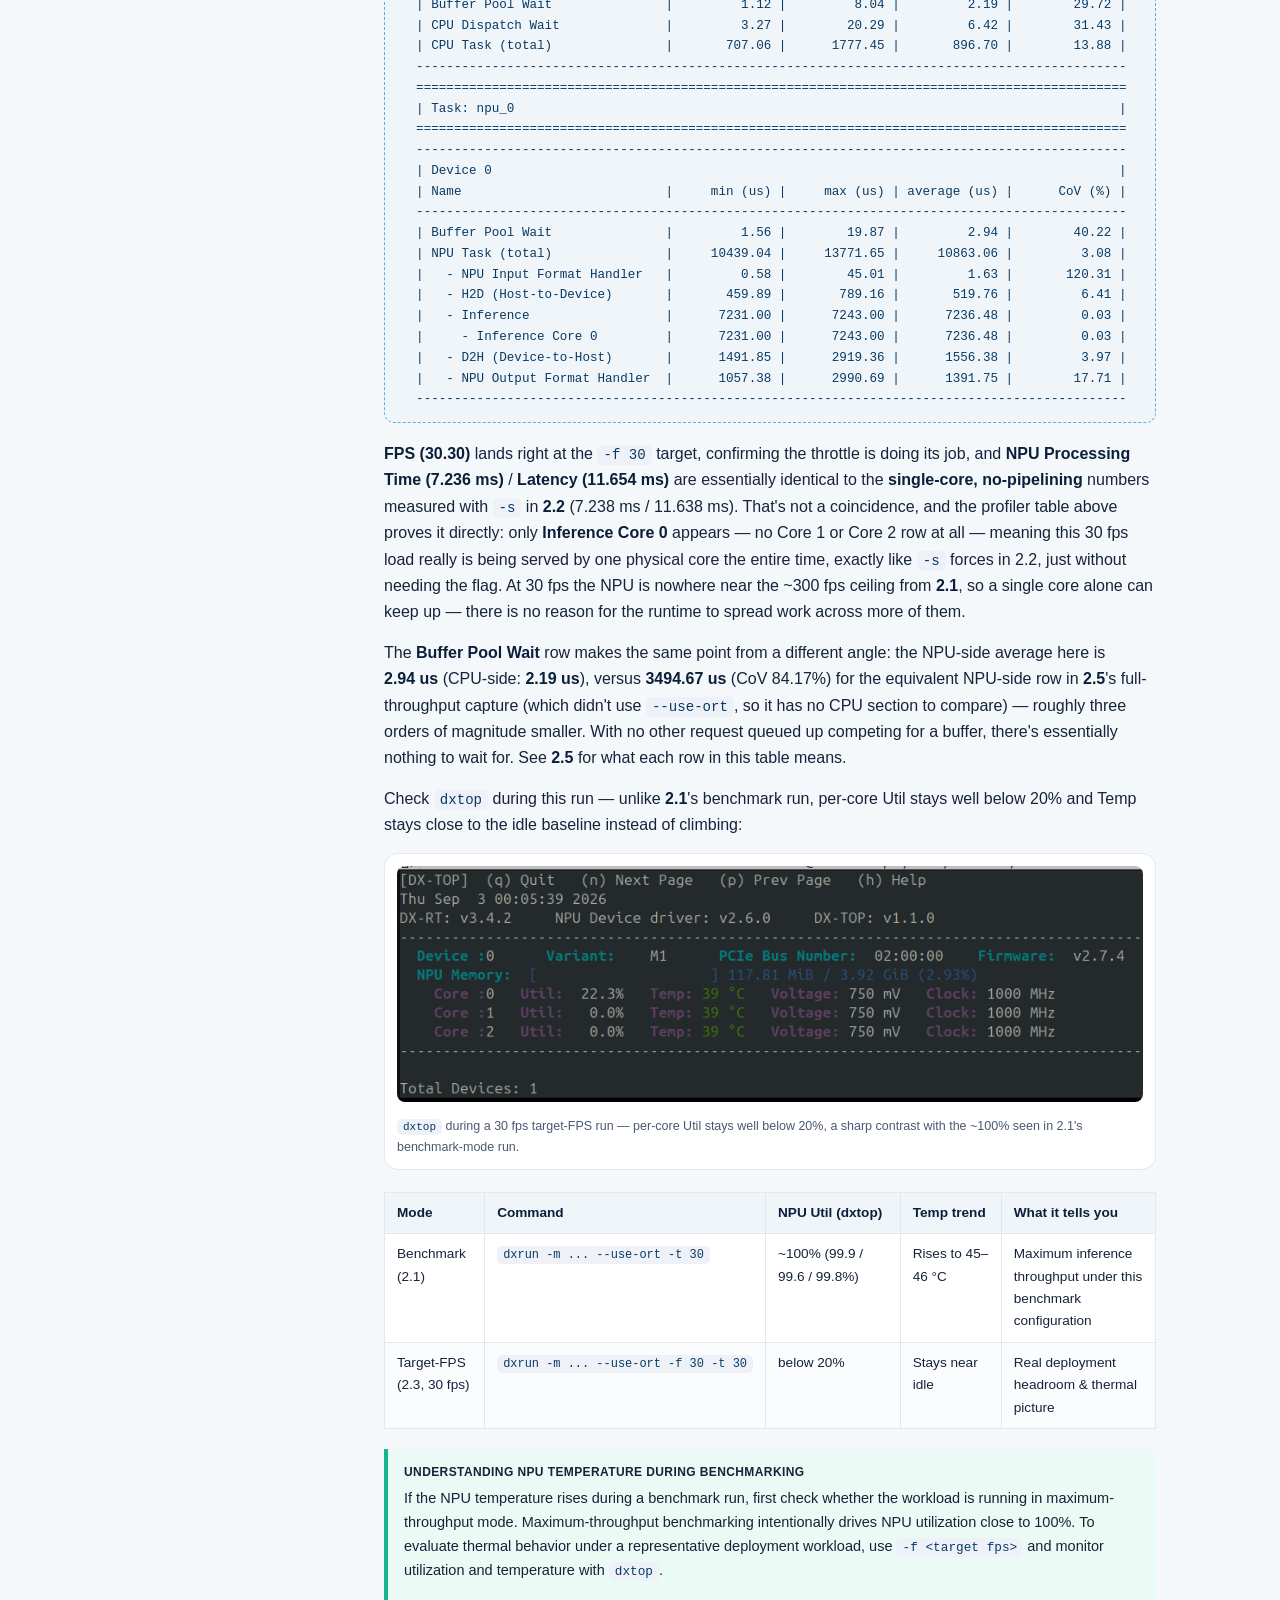
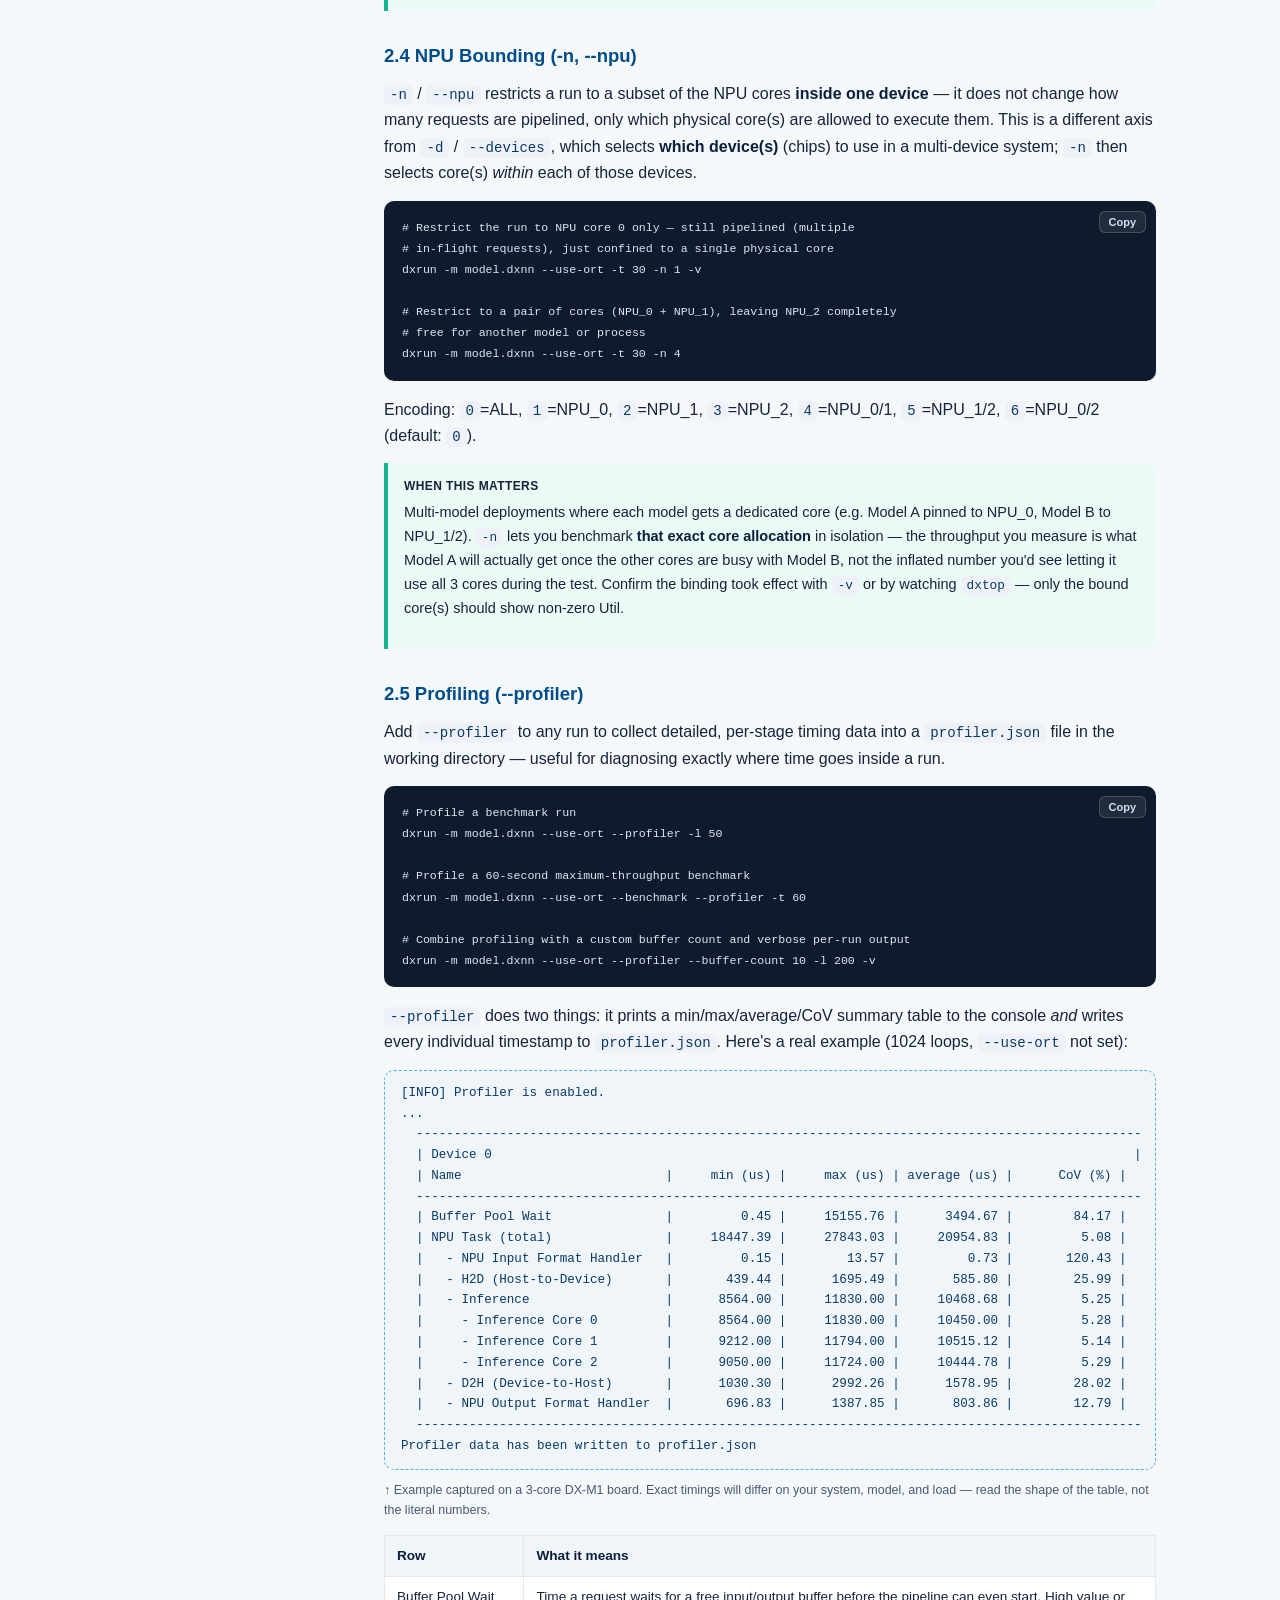
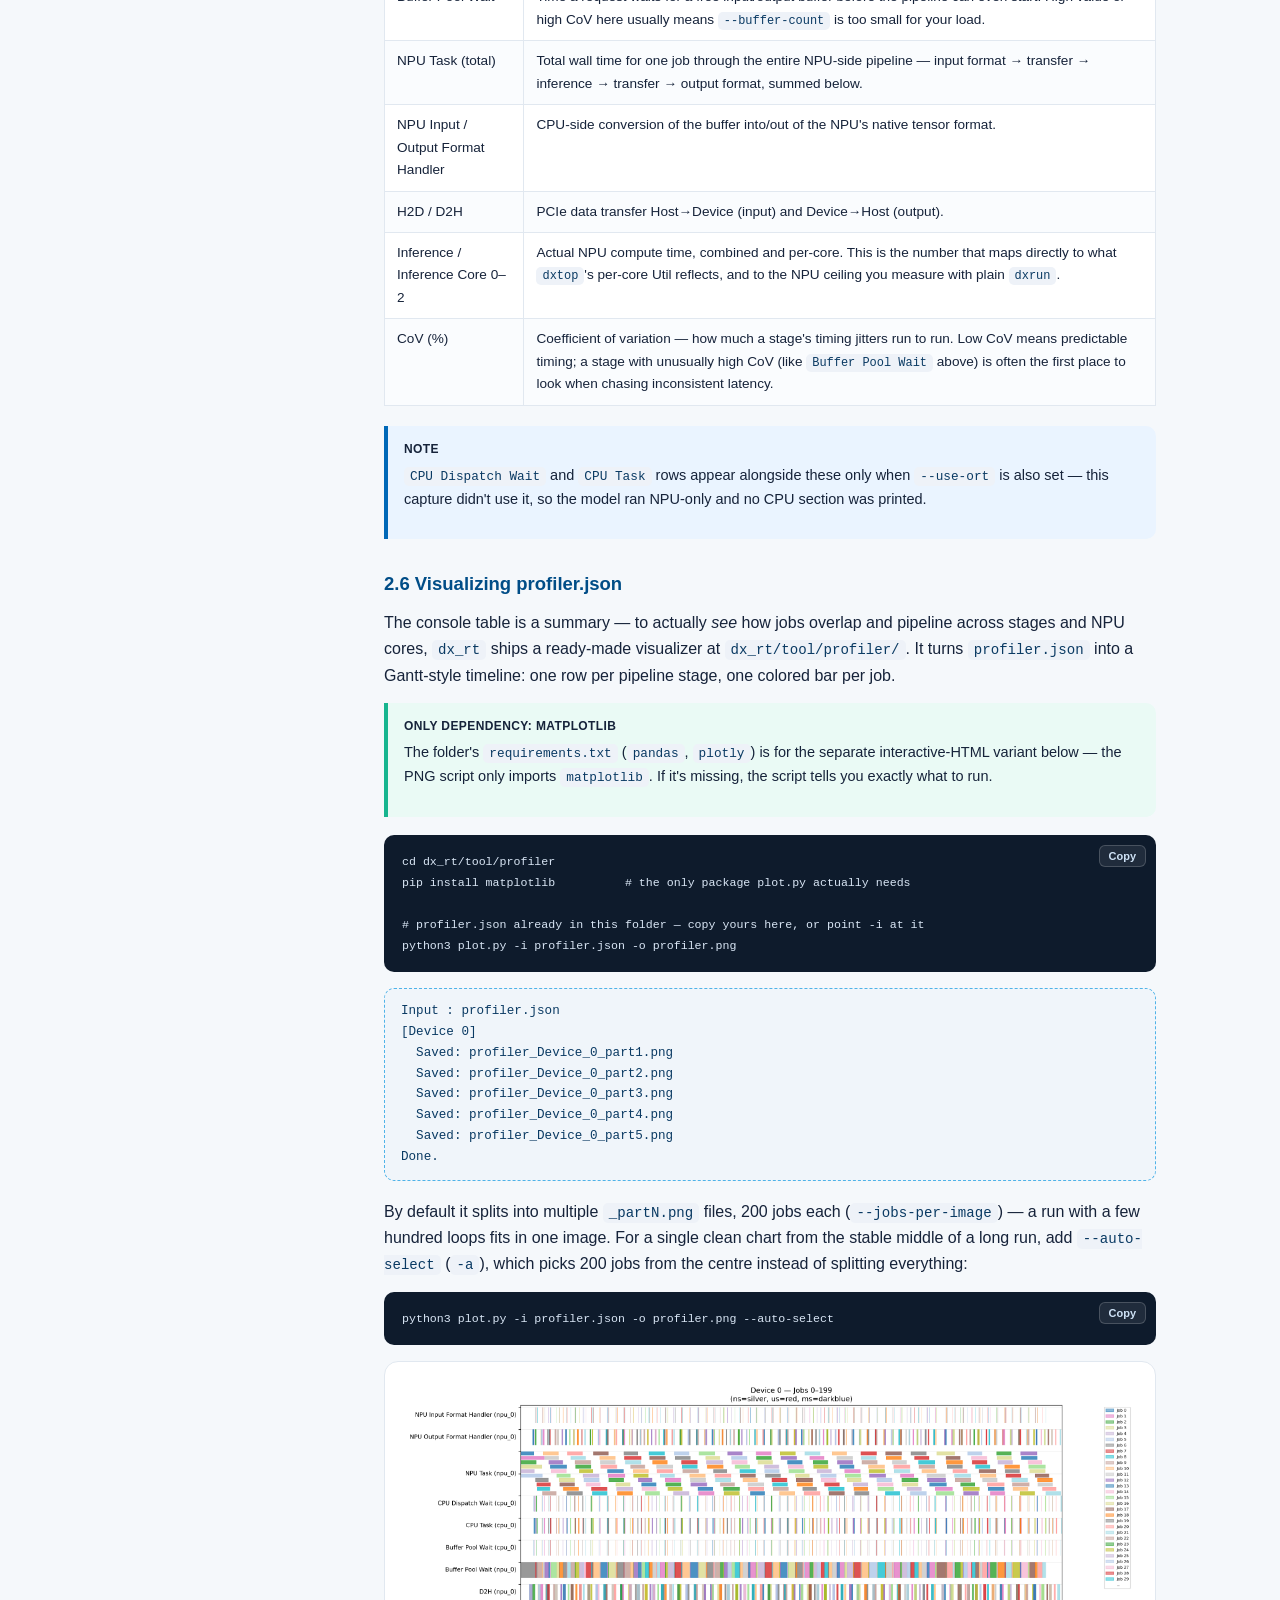
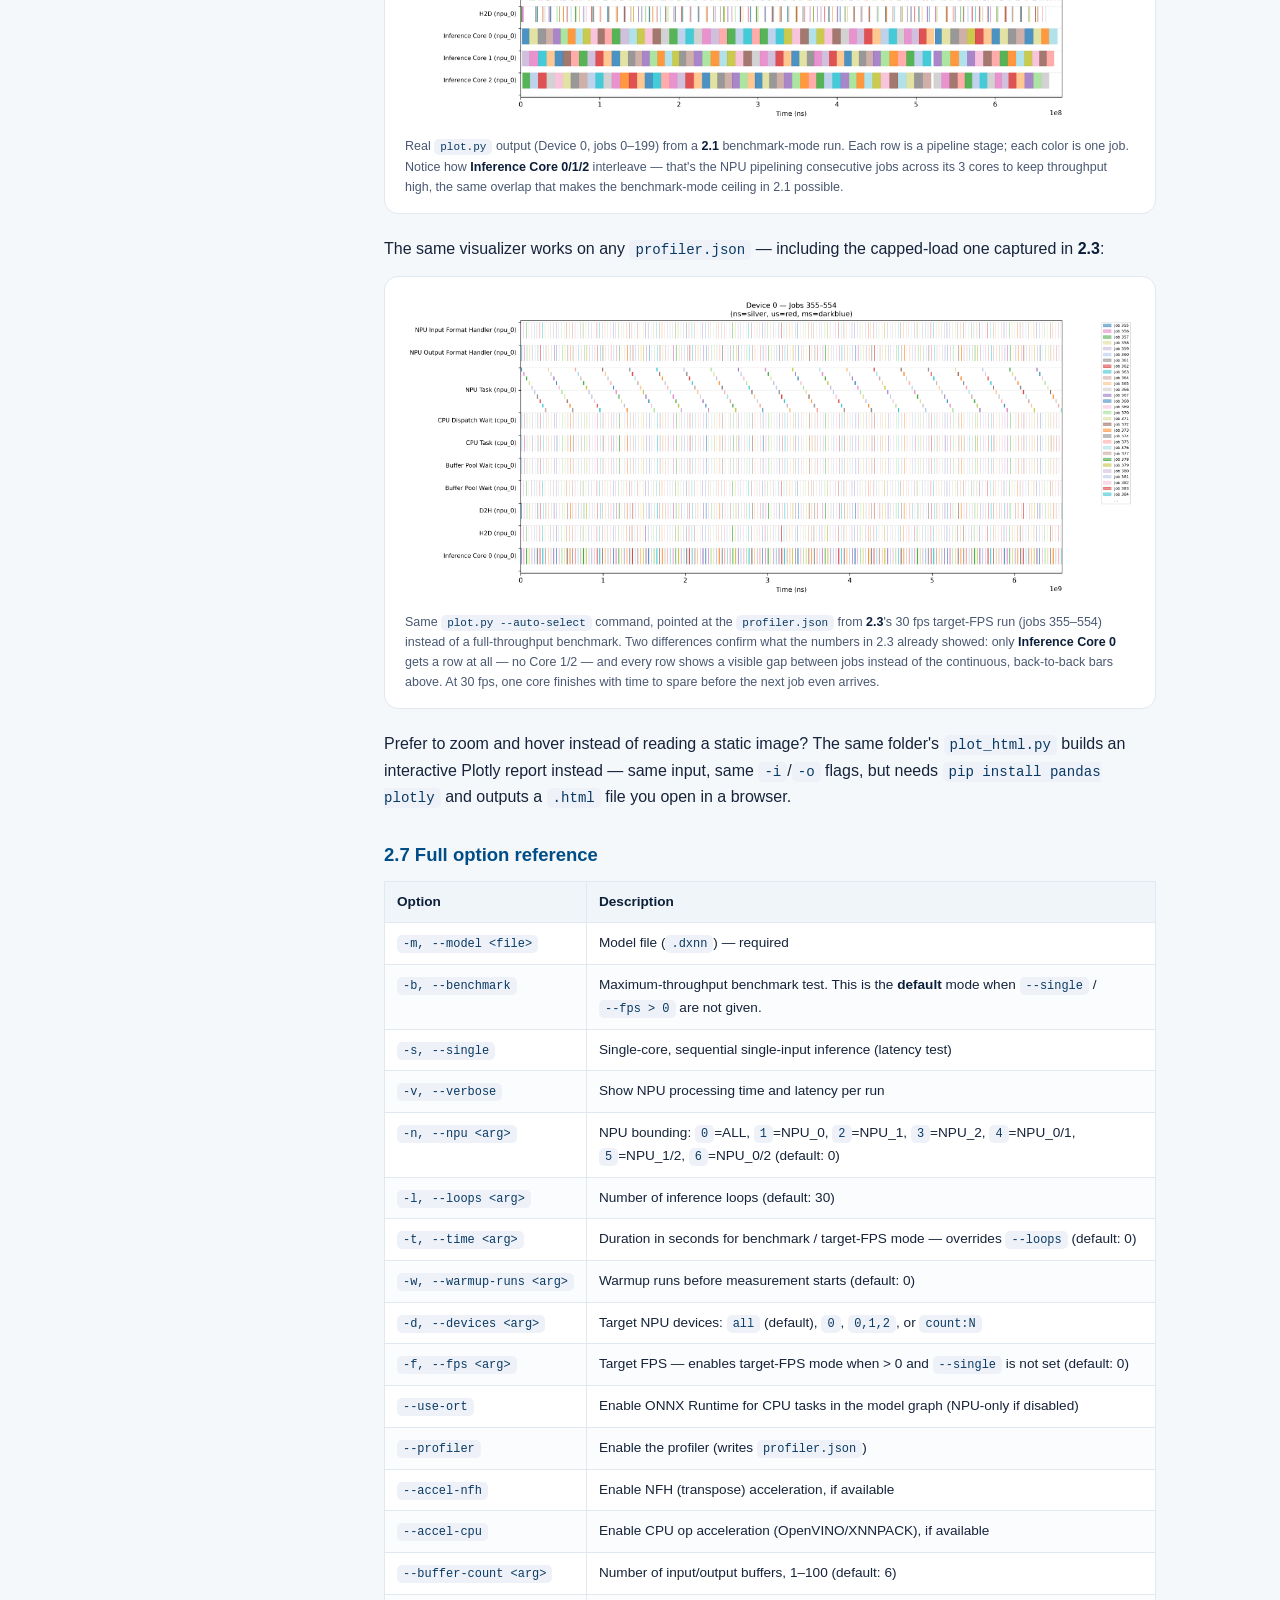
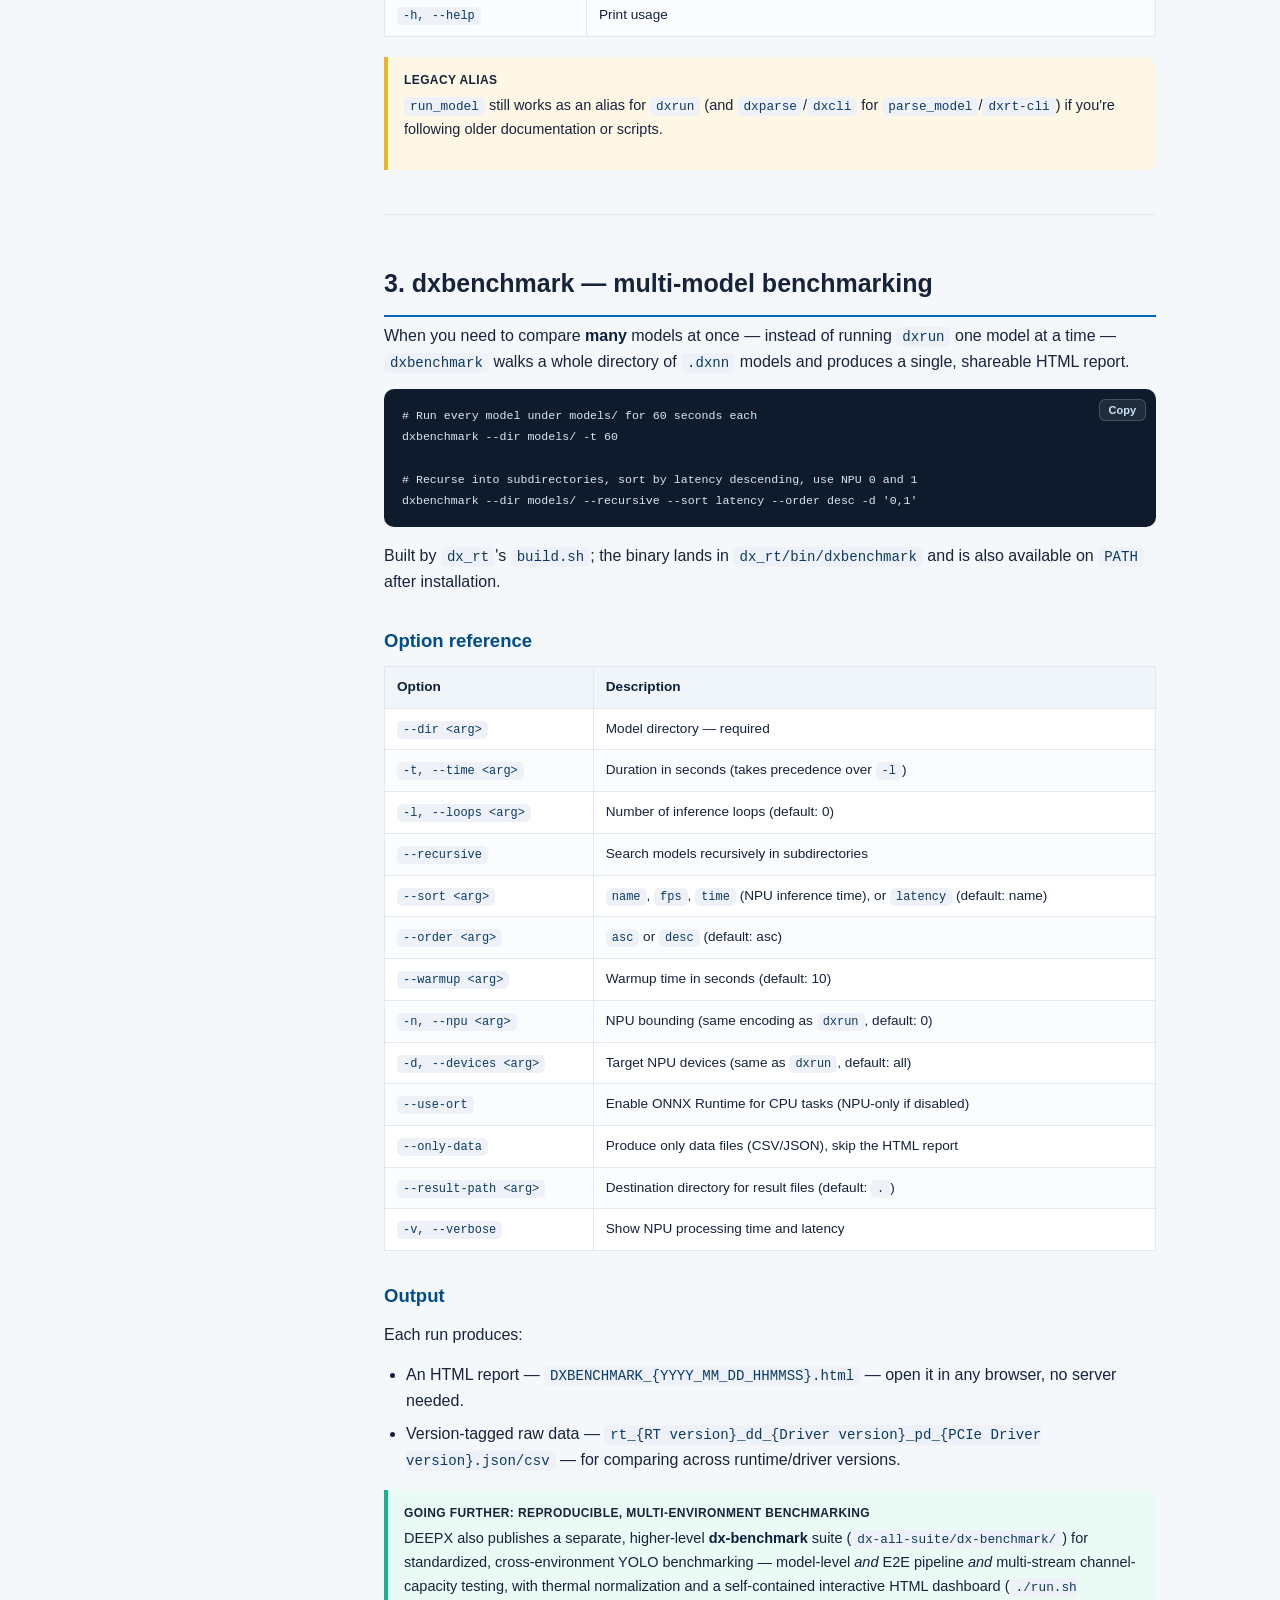
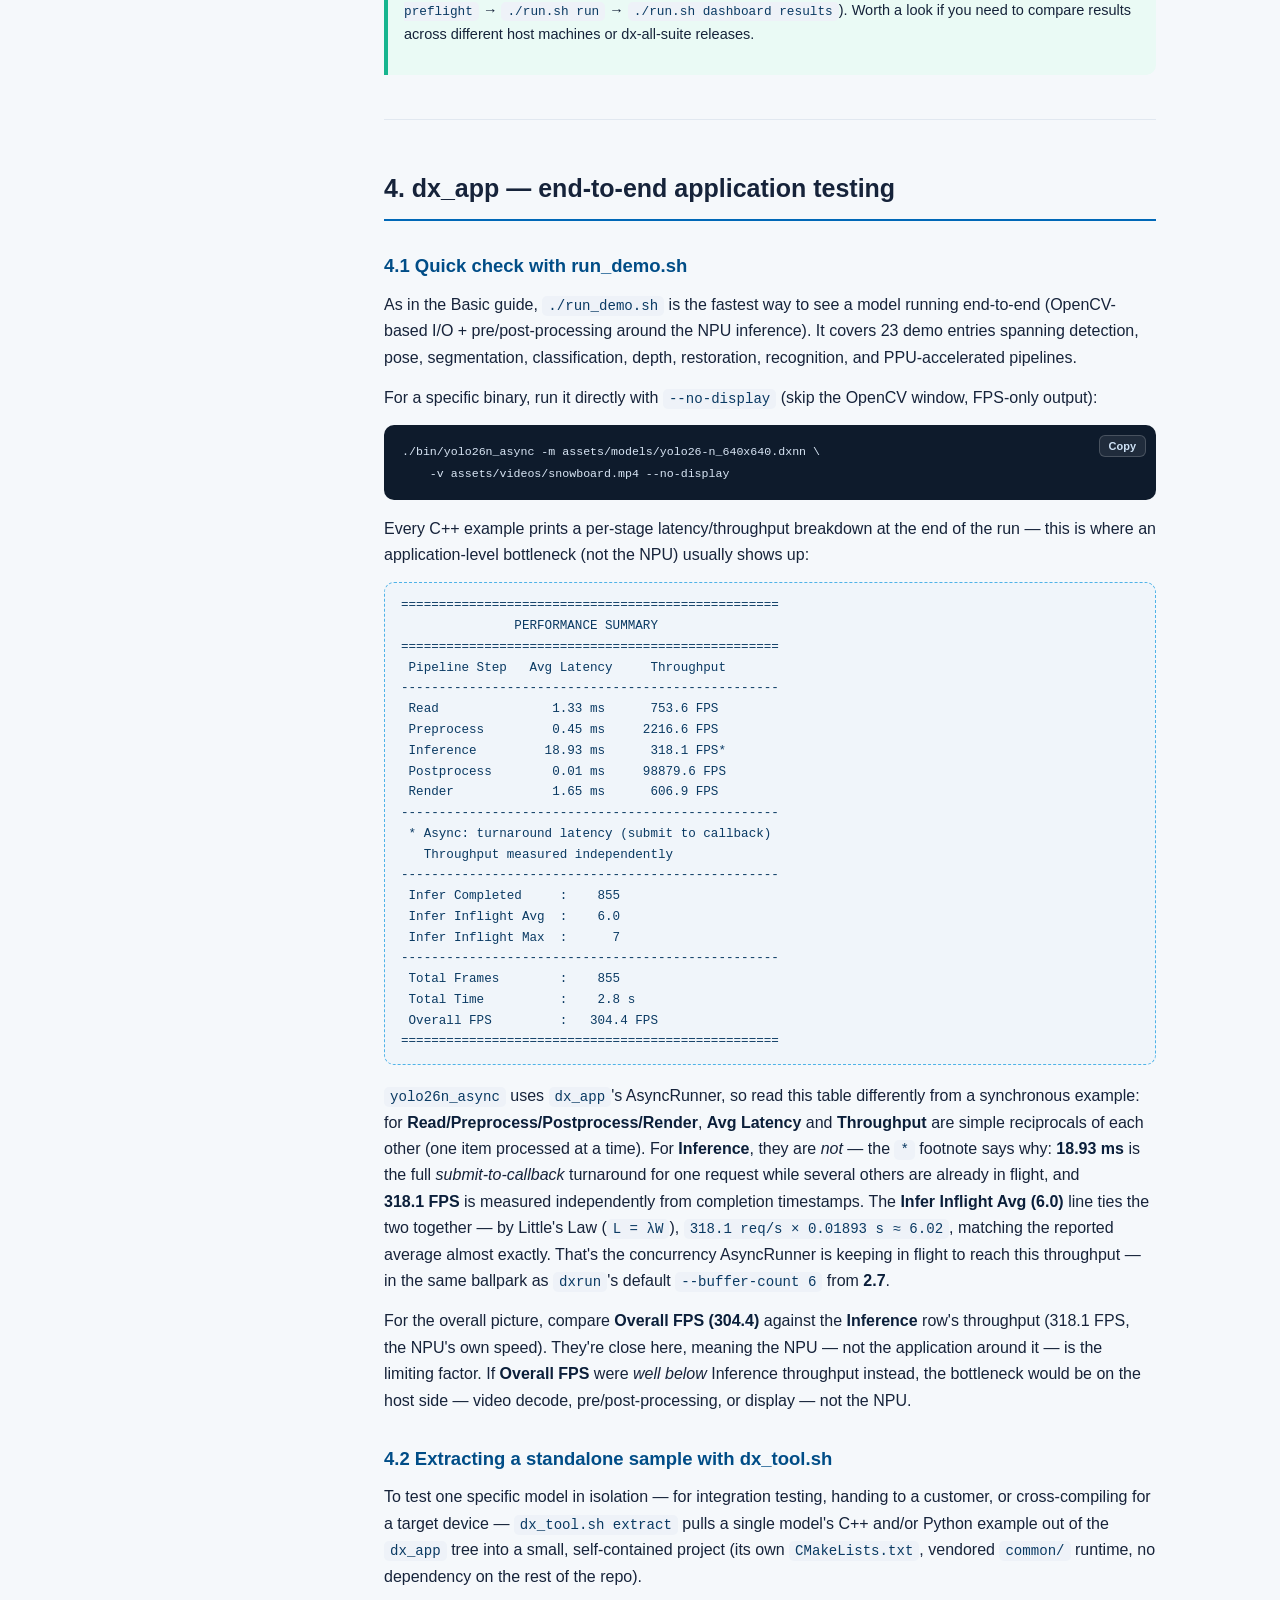
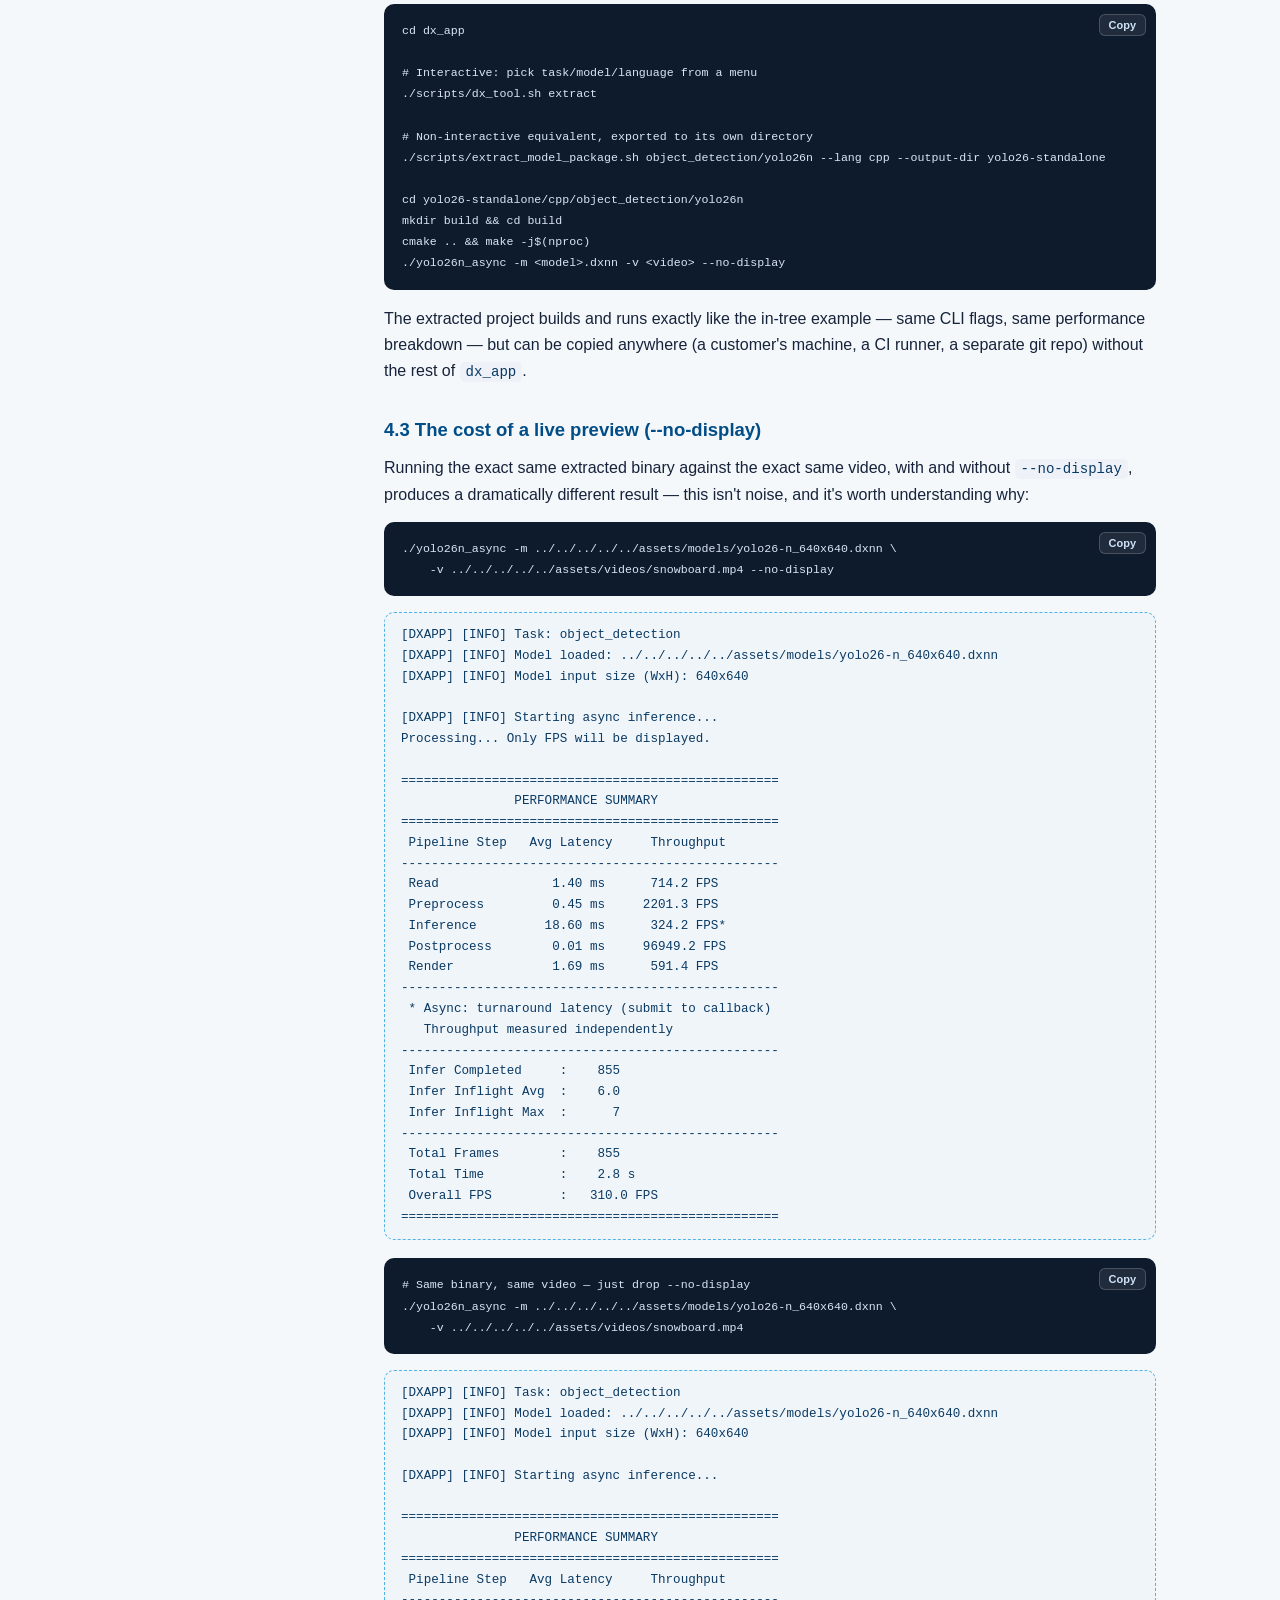
==== commit 7c314613: "update" ====
--- a/advanced.html
+++ b/advanced.html
@@ -2178,160 +2178,22 @@
         <li data-lang-vi><strong>GUI bị poll hai lần mỗi frame.</strong> <code>pollDisplay()</code> gọi <code>dxapp::showOutput(frame)</code> rồi ngay sau đó lại tự gọi <code>cv::waitKey(1)</code> lần nữa. Chính comment tài liệu của tiện ích dùng chung <code>showOutput()</code> đã nói rõ vì sao điều đó tốn kém: <em>"cv::waitKey() bỏ qua tham số ms và luôn phục vụ trọn vẹn hàng đợi sự kiện GUI, nên một lần gọi trùng lặp sẽ trực tiếp nhân đôi độ trễ hiển thị mỗi frame."</em> — <code>async_detection_runner.hpp</code> không hề truyền cờ <code>pump_events=false</code>, vốn là thứ mà <code>showOutput()</code> cung cấp đúng để người gọi tránh được vấn đề này.</li>
       </ol>
       <p data-lang-en>
-        By Little's&nbsp;Law from <strong>4.1</strong>
-        (<code>Throughput&nbsp;=&nbsp;Inflight&nbsp;/&nbsp;Latency</code>), this
-        alone explains the FPS drop: <code>6.0&nbsp;/&nbsp;0.0186&nbsp;s ≈
-        322.6&nbsp;FPS</code> without display versus
-        <code>1.6&nbsp;/&nbsp;0.01352&nbsp;s ≈ 118.3&nbsp;FPS</code> with it —
-        both match the measured Inference throughput almost exactly. Notice
-        that <strong>Inference latency itself actually goes down</strong>
-        (18.60&nbsp;ms → 13.52&nbsp;ms) — the NPU isn't working harder or
-        slower, it's simply <strong>starved</strong>: the capture/submit thread
-        is stuck servicing the GUI instead of feeding it work.
+        By Little's Law, the serialization explains the FPS drop: ~6 inflight requests ÷ 0.0186 s = 323 FPS (without display) vs ~1.6 inflight ÷ 0.0135 s = 119 FPS (with display). The NPU isn't slower — it's <strong>starved</strong>: the capture thread is blocked servicing the GUI instead of feeding it work.
       </p>
       <p data-lang-ko>
-        <strong>4.1</strong>에서 다룬 Little의 법칙(<code>Throughput = Inflight / Latency</code>)만으로도
-        이 FPS 하락을 설명할 수 있습니다: display 없이는 <code>6.0 / 0.0186s ≈ 322.6 FPS</code>,
-        있을 때는 <code>1.6 / 0.01352s ≈ 118.3 FPS</code> — 둘 다 실측 Inference
-        처리량과 거의 정확히 일치합니다. 흥미로운 점은 <strong>Inference 지연시간
-        자체는 오히려 줄어든다</strong>는 것입니다(18.60ms → 13.52ms) — NPU가 더
-        느리게 일하는 게 아니라, 단순히 <strong>일감을 못 받고 있는 것</strong>입니다:
-        캡처/제출을 담당하는 스레드가 GUI 처리에 붙잡혀서 NPU에 일을 넣어주지
-        못하고 있는 것입니다.
+        Little의 법칙에 의하면, 이 직렬화가 FPS 하락을 설명합니다: display 없이는 ~6개 inflight 요청 ÷ 0.0186s ≈ 323 FPS, display 있을 때는 ~1.6개 ÷ 0.0135s ≈ 119 FPS입니다. NPU가 더 느린 게 아니라 <strong>일감을 못 받고 있습니다</strong>: 캡처 스레드가 GUI 처리에 묶여서 NPU에 일을 넣지 못하고 있습니다.
       </p>
       <p data-lang-zh>
-        根据<strong>4.1</strong>中提到的 Little 定律(<code>Throughput&nbsp;=&nbsp;Inflight&nbsp;/&nbsp;Latency</code>),
-        仅凭这一点就能解释 FPS 的下降:不开启显示时为 <code>6.0&nbsp;/&nbsp;0.0186&nbsp;s ≈
-        322.6&nbsp;FPS</code>,开启后为 <code>1.6&nbsp;/&nbsp;0.01352&nbsp;s ≈ 118.3&nbsp;FPS</code>
-        ——两者都与实测的 Inference 吞吐量几乎完全吻合。请注意,<strong>Inference 延迟本身
-        实际上是下降的</strong>(18.60&nbsp;ms → 13.52&nbsp;ms)——这并不是因为 NPU 工作得
-        更努力或更慢,而是它单纯地被<strong>饿着</strong>了:负责采集/提交的线程被困在处理
-        GUI 上,没能持续给它喂入工作。
+        根据 Little 定律，这种直接化解释了 FPS 下降：不显示时约 6 个 inflight 请求 ÷ 0.0186s ≈ 323 FPS，显示时约 1.6 个 ÷ 0.0135s ≈ 119 FPS。NPU 并未更慢——而是<strong>饥饿</strong>：采集线程被困在处理 GUI 而无法向 NPU 喂入工作。
       </p>
       <p data-lang-ja>
-        <strong>4.1</strong>で紹介したリトルの法則(<code>Throughput&nbsp;=&nbsp;Inflight&nbsp;/&nbsp;Latency</code>)
-        だけで、このFPS低下は説明できます:表示なしでは<code>6.0&nbsp;/&nbsp;0.0186&nbsp;s ≈
-        322.6&nbsp;FPS</code>、表示ありでは<code>1.6&nbsp;/&nbsp;0.01352&nbsp;s ≈ 118.3&nbsp;FPS</code>
-        ——どちらも実測のInferenceスループットとほぼ完全に一致します。注目すべきは、
-        <strong>Inferenceのレイテンシ自体はむしろ下がっている</strong>点です(18.60&nbsp;ms →
-        13.52&nbsp;ms)——NPUがより頑張って、あるいはより遅く動作しているわけではなく、単に
-        <strong>飢餓状態</strong>になっているのです。キャプチャ/提出を担当するスレッドがGUIの
-        処理に張り付いてしまい、NPUに仕事を供給できていません。
+        リトルの法則によれば、この直列化で FPS 低下が説明できます：表示なしで約 6 個の inflight リクエスト ÷ 0.0186s ≈ 323 FPS、表示ありで約 1.6 個 ÷ 0.0135s ≈ 119 FPS です。NPU がより遅いわけではなく<strong>飢餓状態</strong>にあります。キャプチャスレッドが GUI 処理に張り付いて NPU に仕事を供給できていません。
       </p>
       <p data-lang-vi>
-        Theo định luật Little ở mục <strong>4.1</strong> (<code>Throughput&nbsp;=&nbsp;Inflight&nbsp;/&nbsp;Latency</code>),
-        riêng điều này đã giải thích được mức sụt FPS: <code>6.0&nbsp;/&nbsp;0.0186&nbsp;s ≈ 322.6&nbsp;FPS</code>
-        khi không hiển thị, so với <code>1.6&nbsp;/&nbsp;0.01352&nbsp;s ≈ 118.3&nbsp;FPS</code> khi có hiển thị —
-        cả hai đều khớp gần như chính xác với throughput Inference đo được. Hãy để ý rằng
-        <strong>bản thân latency của Inference lại giảm xuống</strong> (18.60&nbsp;ms → 13.52&nbsp;ms) —
-        NPU không hề làm việc nặng hơn hay chậm hơn, nó chỉ đơn giản là <strong>bị bỏ đói</strong>:
-        thread capture/submit đang mắc kẹt phục vụ GUI thay vì cấp việc cho nó.
-      </p>
-      <div class="dx-callout warn">
-        <strong class="dx-callout-title" data-lang-en>This breaks the simple 4.1 heuristic</strong>
-        <strong class="dx-callout-title" data-lang-ko>4.1의 단순 판별법이 통하지 않는 경우</strong>
-        <strong class="dx-callout-title" data-lang-zh>这打破了 4.1 中的简单判断法</strong>
-        <strong class="dx-callout-title" data-lang-ja>4.1のシンプルな判断法が通用しないケース</strong>
-        <strong class="dx-callout-title" data-lang-vi>Điều này phá vỡ quy tắc đơn giản ở 4.1</strong>
-        <p data-lang-en>
-          <strong>4.1</strong> said: compare Overall FPS against the Inference
-          row's throughput — close together means NPU-bound. Here they
-          <em>are</em> close (119.3 vs 121.4) — but the NPU is not actually the
-          bottleneck. The Inference row's throughput isn't an independent
-          ceiling; it's downstream of how fast the host can submit work, so a
-          submission-side bottleneck (display, here) drags <em>both</em>
-          numbers down together and still looks self-consistent. The tell is
-          comparing against the model's known ceiling: <code>dxrun</code>
-          measured this exact model at ~300&nbsp;FPS in <strong>2.1</strong>;
-          120&nbsp;FPS in an application built around it is a red flag no
-          matter how consistent the app's own numbers look internally. Watching
-          <strong>Infer Inflight Avg</strong> drop is the more direct signal.
-        </p>
-        <p data-lang-ko>
-          <strong>4.1</strong>에서는 Overall FPS와 Inference 행의 처리량을 비교해서
-          가까우면 NPU-bound라고 했습니다. 여기서도 두 값(119.3 vs 121.4)은 가깝지만,
-          실제로는 NPU가 병목이 아닙니다. Inference 행의 처리량은 독립적인 한계치가
-          아니라 호스트가 얼마나 빠르게 작업을 제출하느냐에 종속된 값이라서, 제출 쪽
-          병목(여기서는 display)이 두 수치를 <em>함께</em> 끌어내리면서도 겉으로는
-          여전히 일관돼 보입니다. 진짜 신호는 이 모델의 알려진 한계치와 비교하는
-          것입니다 — <strong>2.1</strong>에서 <code>dxrun</code>으로 측정한 이 모델의
-          한계는 ~300FPS였는데, 이를 감싼 애플리케이션에서 120FPS가 나온다면 앱 내부
-          수치가 아무리 일관돼 보여도 위험 신호입니다. <strong>Infer Inflight Avg</strong>가
-          떨어지는지 보는 편이 더 직접적인 신호입니다.
-        </p>
-        <p data-lang-zh>
-          <strong>4.1</strong>中说过:把 Overall FPS 和 Inference 行的吞吐量做比较——两者
-          接近就说明是 NPU-bound。这里两个数值(119.3 对 121.4)<em>确实</em>接近——但实际上
-          NPU 并不是瓶颈。Inference 行的吞吐量并不是一个独立的上限,它取决于主机能以多快
-          的速度提交工作,因此提交侧的瓶颈(这里就是显示)会把<em>两个</em>数值一起拖低,而且
-          看起来仍然自洽。真正的破绽在于和该模型已知的上限做比较:<code>dxrun</code> 在
-          <strong>2.1</strong>中测得这个模型的上限约为 300&nbsp;FPS;而在围绕它构建的应用中
-          只跑出 120&nbsp;FPS,无论应用内部的数字看起来多么一致,这都是一个危险信号。观察
-          <strong>Infer Inflight Avg</strong> 是否下降,是更直接的信号。
-        </p>
-        <p data-lang-ja>
-          <strong>4.1</strong>では、Overall FPSとInference行のスループットを比較し、
-          近ければNPUバウンドだと述べました。ここでも両者(119.3対121.4)は<em>確かに</em>
-          近い値ですが、実際にはNPUがボトルネックではありません。Inference行のスループット
-          は独立した上限ではなく、ホストがどれだけ速く作業を提出できるかに従属しています。
-          そのため提出側のボトルネック(ここでは表示)が<em>両方の</em>数値を一緒に引き下げて
-          しまい、それでも見かけ上は自己整合的に見えます。本当の手がかりは、そのモデルの
-          既知の上限と比較することです:<code>dxrun</code>は<strong>2.1</strong>でこのモデル
-          を約300&nbsp;FPSと測定しています。それを組み込んだアプリケーションで120&nbsp;FPS
-          しか出ないのであれば、アプリ内部の数値がどれだけ一貫して見えても危険信号です。
-          <strong>Infer Inflight Avg</strong>が低下していないかを見るほうが、より直接的な
-          シグナルになります。
-        </p>
-        <p data-lang-vi>
-          Mục <strong>4.1</strong> nói: so Overall FPS với throughput ở dòng Inference — sát nhau nghĩa là bị giới hạn bởi NPU.
-          Ở đây chúng <em>đúng là</em> sát nhau (119.3 so với 121.4) — nhưng NPU thực ra không phải nút thắt.
-          Throughput ở dòng Inference không phải một trần độc lập; nó phụ thuộc vào tốc độ host submit công việc,
-          nên một nút thắt ở phía submit (ở đây là hiển thị) sẽ kéo <em>cả hai</em> con số xuống cùng nhau mà
-          vẫn trông nhất quán. Dấu hiệu nhận biết là so với trần đã biết của model: <code>dxrun</code> đo chính model này
-          ở mức ~300&nbsp;FPS tại mục <strong>2.1</strong>; con số 120&nbsp;FPS trong một ứng dụng xây quanh nó là
-          dấu hiệu đáng ngờ, bất kể các con số nội bộ của ứng dụng trông nhất quán đến đâu.
-          Theo dõi <strong>Infer Inflight Avg</strong> tụt xuống là tín hiệu trực tiếp hơn.
-        </p>
-      </div>
+        Theo định luật Little, sự trực tiếp hóa giải thích được sụt FPS: khoảng 6 inflight request ÷ 0.0186s ≈ 323 FPS khi không hiển thị, so với khoảng 1.6 ÷ 0.0135s ≈ 119 FPS khi hiển thị. NPU không hề chậm hơn — nó đơn giản bị <strong>bỏ đói</strong>: thread capture bị mắc kẹt phục vụ GUI thay vì cấp việc cho NPU.
+      </p>
       <div class="dx-callout tip">
-        <strong class="dx-callout-title" data-lang-en>The fix already exists — in dx_app itself</strong>
-        <strong class="dx-callout-title" data-lang-ko>고치는 방법은 이미 dx_app 안에 있습니다</strong>
-        <strong class="dx-callout-title" data-lang-zh>解决方法已经存在——就在 dx_app 内部</strong>
-        <strong class="dx-callout-title" data-lang-ja>修正はすでに存在します——dx_app自体の中に</strong>
-        <strong class="dx-callout-title" data-lang-vi>Cách khắc phục đã có sẵn — ngay trong dx_app</strong>
-        <p data-lang-en>
-          <code>dx_app</code>'s own <code>pose</code> example
-          (<code>common/runner/async_pose_runner.hpp</code>) doesn't have this
-          problem — its own source comment even names it: <em>"that coupling was
-          root cause #2 (video read+submit blocked on the GUI event pump every
-          single frame)."</em> Its fix, in plain terms:
-        </p>
-        <p data-lang-ko>
-          <code>dx_app</code>의 <code>pose</code> 예제(<code>common/runner/async_pose_runner.hpp</code>)는
-          이 문제가 없습니다 — 소스 주석에 원인까지 직접 적혀 있습니다: <em>"that
-          coupling was root cause #2 (video read+submit blocked on the GUI
-          event pump every single frame)."</em> 고친 방식을 쉽게 풀면:
-        </p>
-        <p data-lang-zh>
-          <code>dx_app</code> 自身的 <code>pose</code> 示例
-          (<code>common/runner/async_pose_runner.hpp</code>)就没有这个问题——它的源码
-          注释里甚至直接点明了这一点:<em>"that coupling was root cause #2 (video
-          read+submit blocked on the GUI event pump every single frame)."</em>
-          它的修复方式,用简单的话来说:
-        </p>
-        <p data-lang-ja>
-          <code>dx_app</code>自身の<code>pose</code>サンプル
-          (<code>common/runner/async_pose_runner.hpp</code>)にはこの問題がありません
-          ——そのソースコメントには原因まで名指しで書かれています:<em>"that coupling
-          was root cause #2 (video read+submit blocked on the GUI event pump
-          every single frame)."</em>その修正内容を平易に言うと:
-        </p>
-        <p data-lang-vi>
-          Ví dụ <code>pose</code> của chính <code>dx_app</code> (<code>common/runner/async_pose_runner.hpp</code>)
-          không gặp vấn đề này — comment trong mã nguồn của nó thậm chí còn gọi tên vấn đề:
-          <em>"sự ràng buộc đó chính là root cause #2 (việc đọc video + submit bị chặn bởi vòng bơm sự kiện GUI ở mọi frame)."</em>
-          Cách nó khắc phục, nói đơn giản:
-        </p>
+        <strong class="dx-callout-title">How to improve?</strong>
         <div class="dx-code-wrap" style="background-color:#f5f5f5;margin:16px 0;padding:14px;">
           <pre style="margin:0;font-size:12px;line-height:1.5;color:#d1c7c7;"><code data-lang-en">BEFORE (Bottleneck):
 ┌──────────────────────────────────┐
@@ -2354,21 +2216,9 @@
       ~215 FPS (1.8x faster)</code></pre>
         </div>
         <ul>
-          <li data-lang-en">Give frame-reading/submitting its <strong>own thread</strong>, so the main thread does nothing but pump the display window.</li>
-          <li data-lang-ko>영상 읽기/제출을 <strong>별도 스레드</strong>로 분리해서, 메인 스레드는 오직 화면창 갱신만 담당하게 합니다.</li>
-          <li data-lang-zh>为帧读取/提交分配一个<strong>专属线程</strong>,让主线程只负责处理显示窗口。</li>
-          <li data-lang-ja>フレームの読み込み/提出に<strong>専用スレッド</strong>を与え、メインスレッドは表示ウィンドウの処理だけを行うようにします。</li>
-          <li data-lang-vi>Cấp cho việc đọc/submit frame một <strong>thread riêng</strong>, để thread chính chỉ làm mỗi việc bơm sự kiện cho cửa sổ hiển thị.</li>
-          <li data-lang-en>Make the hand-off to that display thread a tiny <strong>2-slot, drop-oldest</strong> queue — if the window falls behind, it just skips stale frames instead of blocking anything upstream.</li>
-          <li data-lang-ko>화면 스레드로 넘기는 큐를 <strong>2칸짜리, 오래된 프레임을 버리는(drop-oldest)</strong> 큐로 만듭니다 — 창이 뒤처지면 그냥 오래된 프레임을 건너뛸 뿐, 앞단을 막지 않습니다.</li>
-          <li data-lang-zh>把交给显示线程的队列做成一个很小的<strong>2 槽、丢弃最旧帧</strong>的队列——如果窗口跟不上,就直接跳过过期帧,而不会阻塞上游的任何环节。</li>
-          <li data-lang-ja>その表示スレッドへの受け渡しを、小さな<strong>2スロット・最古破棄(drop-oldest)</strong>のキューにします——ウィンドウの処理が遅れても、古いフレームを単にスキップするだけで、上流の処理をブロックしません。</li>
-          <li data-lang-vi>Biến việc bàn giao sang thread hiển thị thành một hàng đợi nhỏ <strong>2 slot, bỏ frame cũ nhất</strong> — nếu cửa sổ hiển thị bị tụt lại, nó chỉ bỏ qua các frame cũ chứ không chặn bất cứ gì ở phía trước.</li>
-          <li data-lang-en>Pump the GUI event queue <strong>once</strong> per frame, not twice.</li>
-          <li data-lang-ko>GUI 이벤트 큐는 프레임당 <strong>한 번만</strong> 처리합니다(두 번이 아니라).</li>
-          <li data-lang-zh>每帧只处理<strong>一次</strong> GUI 事件队列,而不是两次。</li>
-          <li data-lang-ja>GUIイベントキューの処理をフレームごとに2回ではなく<strong>1回</strong>だけにします。</li>
-          <li data-lang-vi>Bơm hàng đợi sự kiện GUI <strong>một lần</strong> mỗi frame, không phải hai lần.</li>
+          <li><span data-lang-en>Give frame-reading/submitting its <strong>own thread</strong>, so the main thread does nothing but pump the display window.</span><span data-lang-ko>영상 읽기/제출을 <strong>별도 스레드</strong>로 분리해서, 메인 스레드는 오직 화면창 갱신만 담당하게 합니다.</span><span data-lang-zh>为帧读取/提交分配一个<strong>专属线程</strong>,让主线程只负责处理显示窗口。</span><span data-lang-ja>フレームの読み込み/提出に<strong>専用スレッド</strong>を与え、メインスレッドは表示ウィンドウの処理だけを行うようにします。</span><span data-lang-vi>Cấp cho việc đọc/submit frame một <strong>thread riêng</strong>, để thread chính chỉ làm mỗi việc bơm sự kiện cho cửa sổ hiển thị.</span></li>
+          <li><span data-lang-en>Make the hand-off to that display thread a tiny <strong>2-slot, drop-oldest</strong> queue — if the window falls behind, it just skips stale frames instead of blocking anything upstream.</span><span data-lang-ko>화면 스레드로 넘기는 큐를 <strong>2칸짜리, 오래된 프레임을 버리는(drop-oldest)</strong> 큐로 만듭니다 — 창이 뒤처지면 그냥 오래된 프레임을 건너뛸 뿐, 앞단을 막지 않습니다.</span><span data-lang-zh>把交给显示线程的队列做成一个很小的<strong>2 槽、丢弃最旧帧</strong>的队列——如果窗口跟不上,就直接跳过过期帧,而不会阻塞上游的任何环节。</span><span data-lang-ja>その表示スレッドへの受け渡しを、小さな<strong>2スロット・最古破棄(drop-oldest)</strong>のキューにします——ウィンドウの処理が遅れても、古いフレームを単にスキップするだけで、上流の処理をブロックしません。</span><span data-lang-vi>Biến việc bàn giao sang thread hiển thị thành một hàng đợi nhỏ <strong>2 slot, bỏ frame cũ nhất</strong> — nếu cửa sổ hiển thị bị tụt lại, nó chỉ bỏ qua các frame cũ chứ không chặn bất cứ gì ở phía trước.</span></li>
+          <li><span data-lang-en>Pump the GUI event queue <strong>once</strong> per frame, not twice.</span><span data-lang-ko>GUI 이벤트 큐는 프레임당 <strong>한 번만</strong> 처리합니다(두 번이 아니라).</span><span data-lang-zh>每帧只处理<strong>一次</strong> GUI 事件队列,而不是两次。</span><span data-lang-ja>GUIイベントキューの処理をフレームごとに2回ではなく<strong>1回</strong>だけにします。</span><span data-lang-vi>Bơm hàng đợi sự kiện GUI <strong>một lần</strong> mỗi frame, không phải hai lần.</span></li>
         </ul>
         <p data-lang-en>
           Applying that exact pattern to <code>yolo26n_async</code>'s
@@ -2471,11 +2321,11 @@
         <p style="margin-top:10px;">
           <a href="assets/0001-yolo26-improve.patch" download
              style="display:inline-block;padding:8px 16px;border-radius:6px;background:var(--dx-accent, #2563eb);color:#fff;text-decoration:none;font-weight:600;">
-            <span data-lang-en>⬇ Download patch (async_detection_runner.hpp)</span>
-            <span data-lang-ko>⬇ Patch 다운로드 (async_detection_runner.hpp)</span>
-            <span data-lang-zh>⬇ 下载补丁 (async_detection_runner.hpp)</span>
-            <span data-lang-ja>⬇ パッチをダウンロード (async_detection_runner.hpp)</span>
-            <span data-lang-vi>⬇ Tải patch (async_detection_runner.hpp)</span>
+            <span data-lang-en>⬇ Download patch</span>
+            <span data-lang-ko>⬇ Patch 다운로드</span>
+            <span data-lang-zh>⬇ 下载补丁</span>
+            <span data-lang-ja>⬇ パッチをダウンロード</span>
+            <span data-lang-vi>⬇ Tải patch</span>
           </a>
         </p>
         <div class="dx-code-wrap" style="margin-top:10px;">
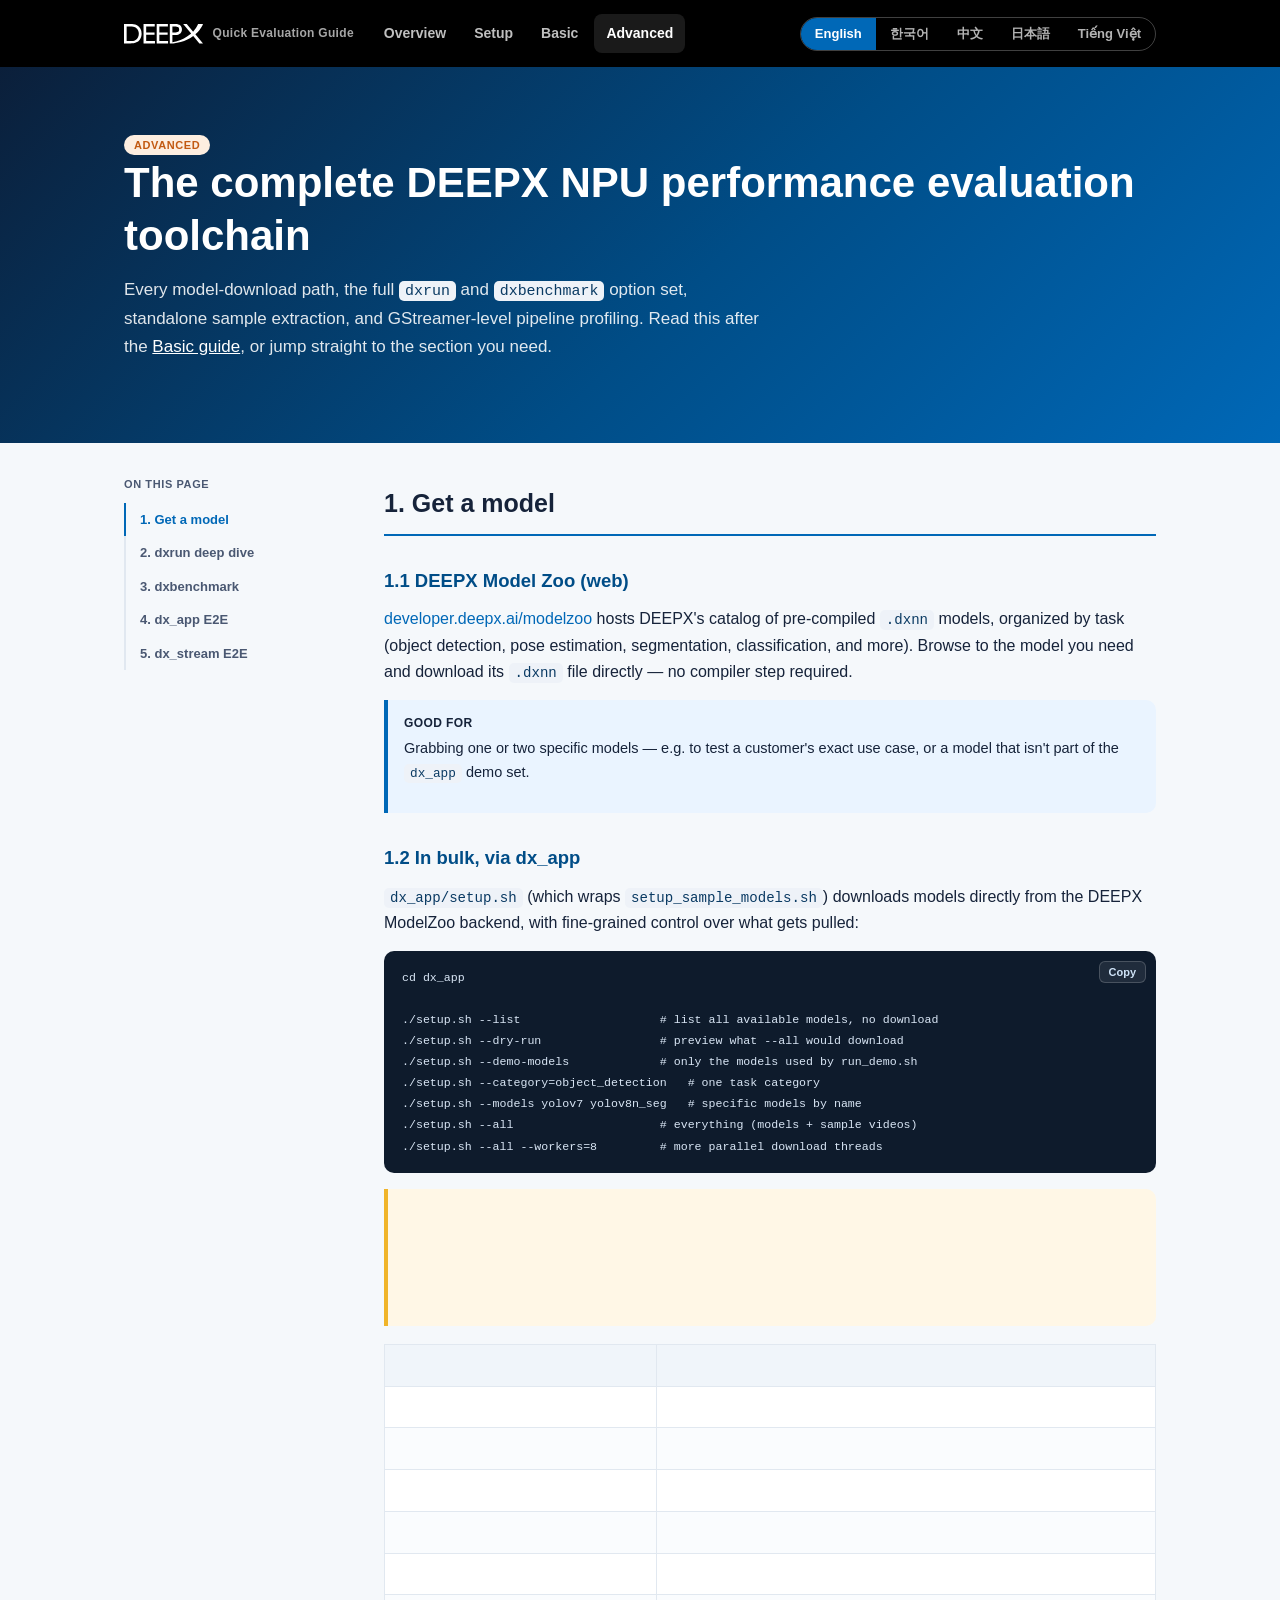
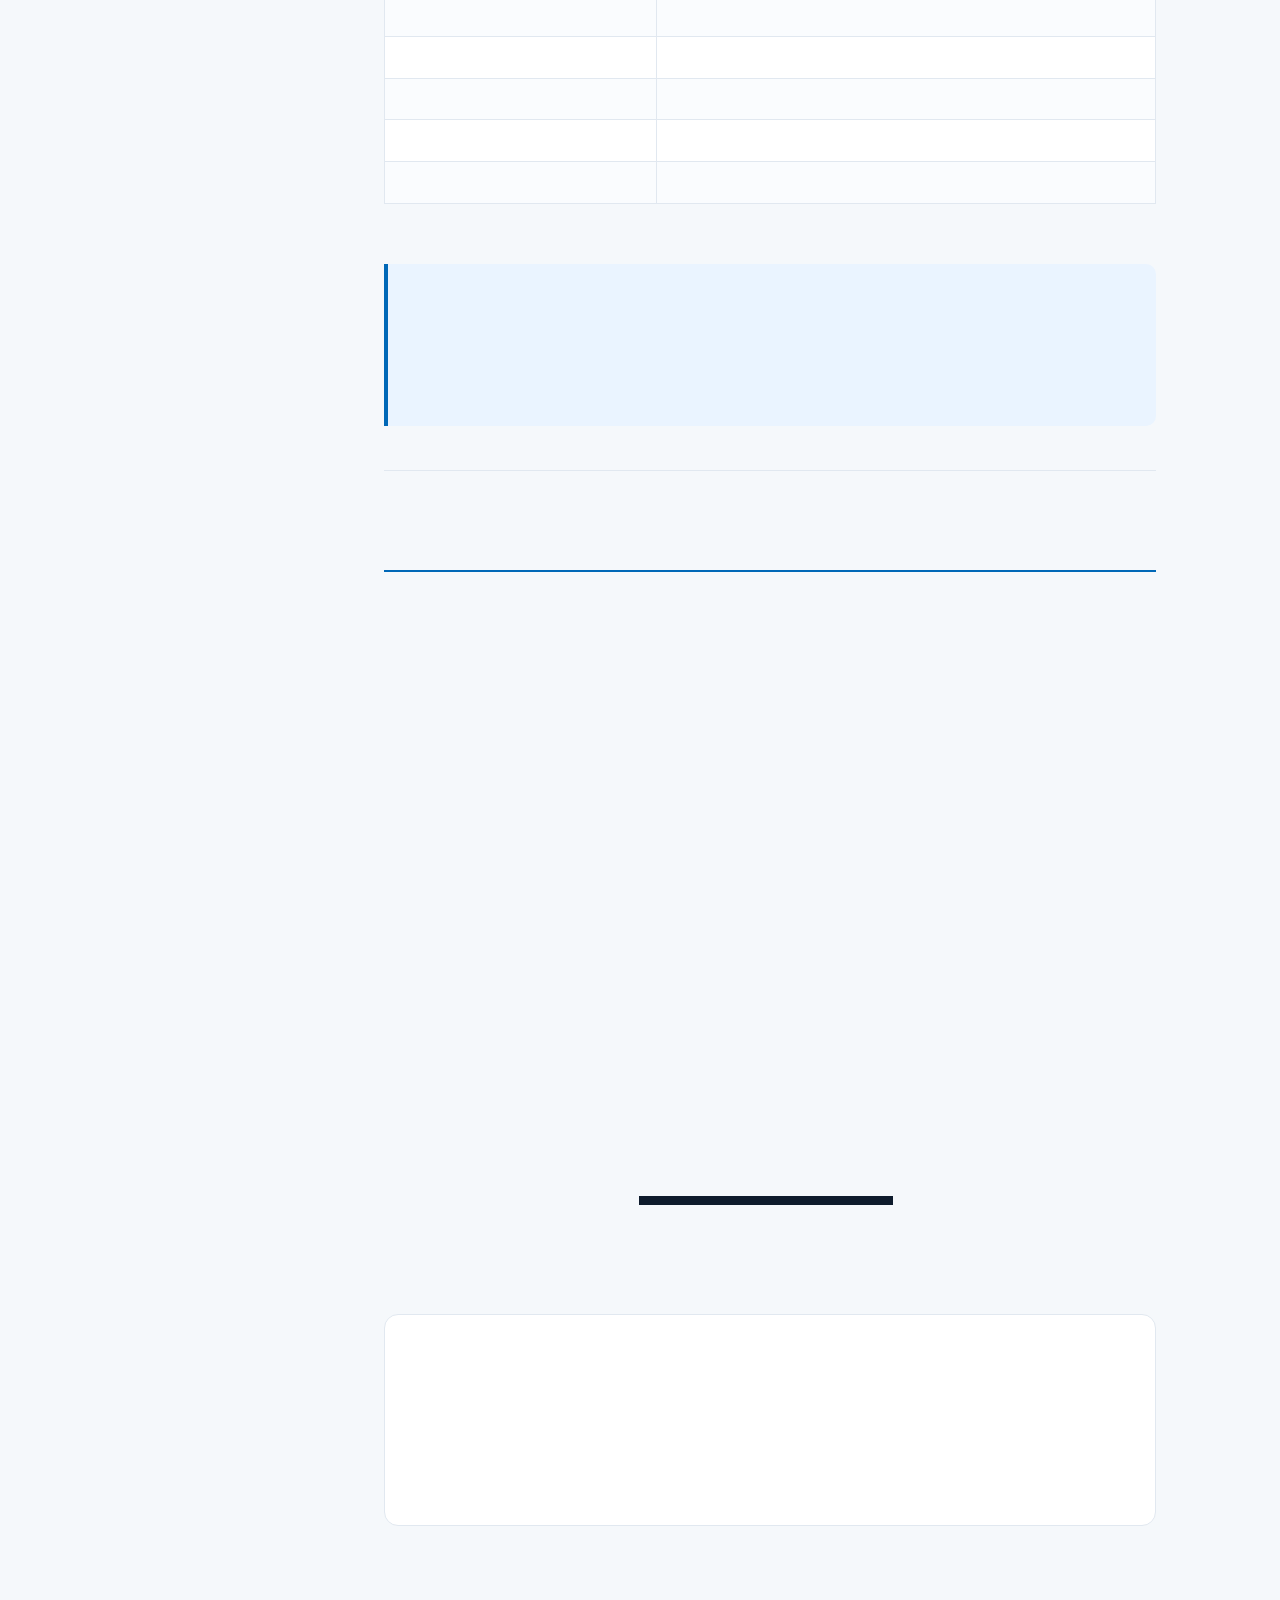
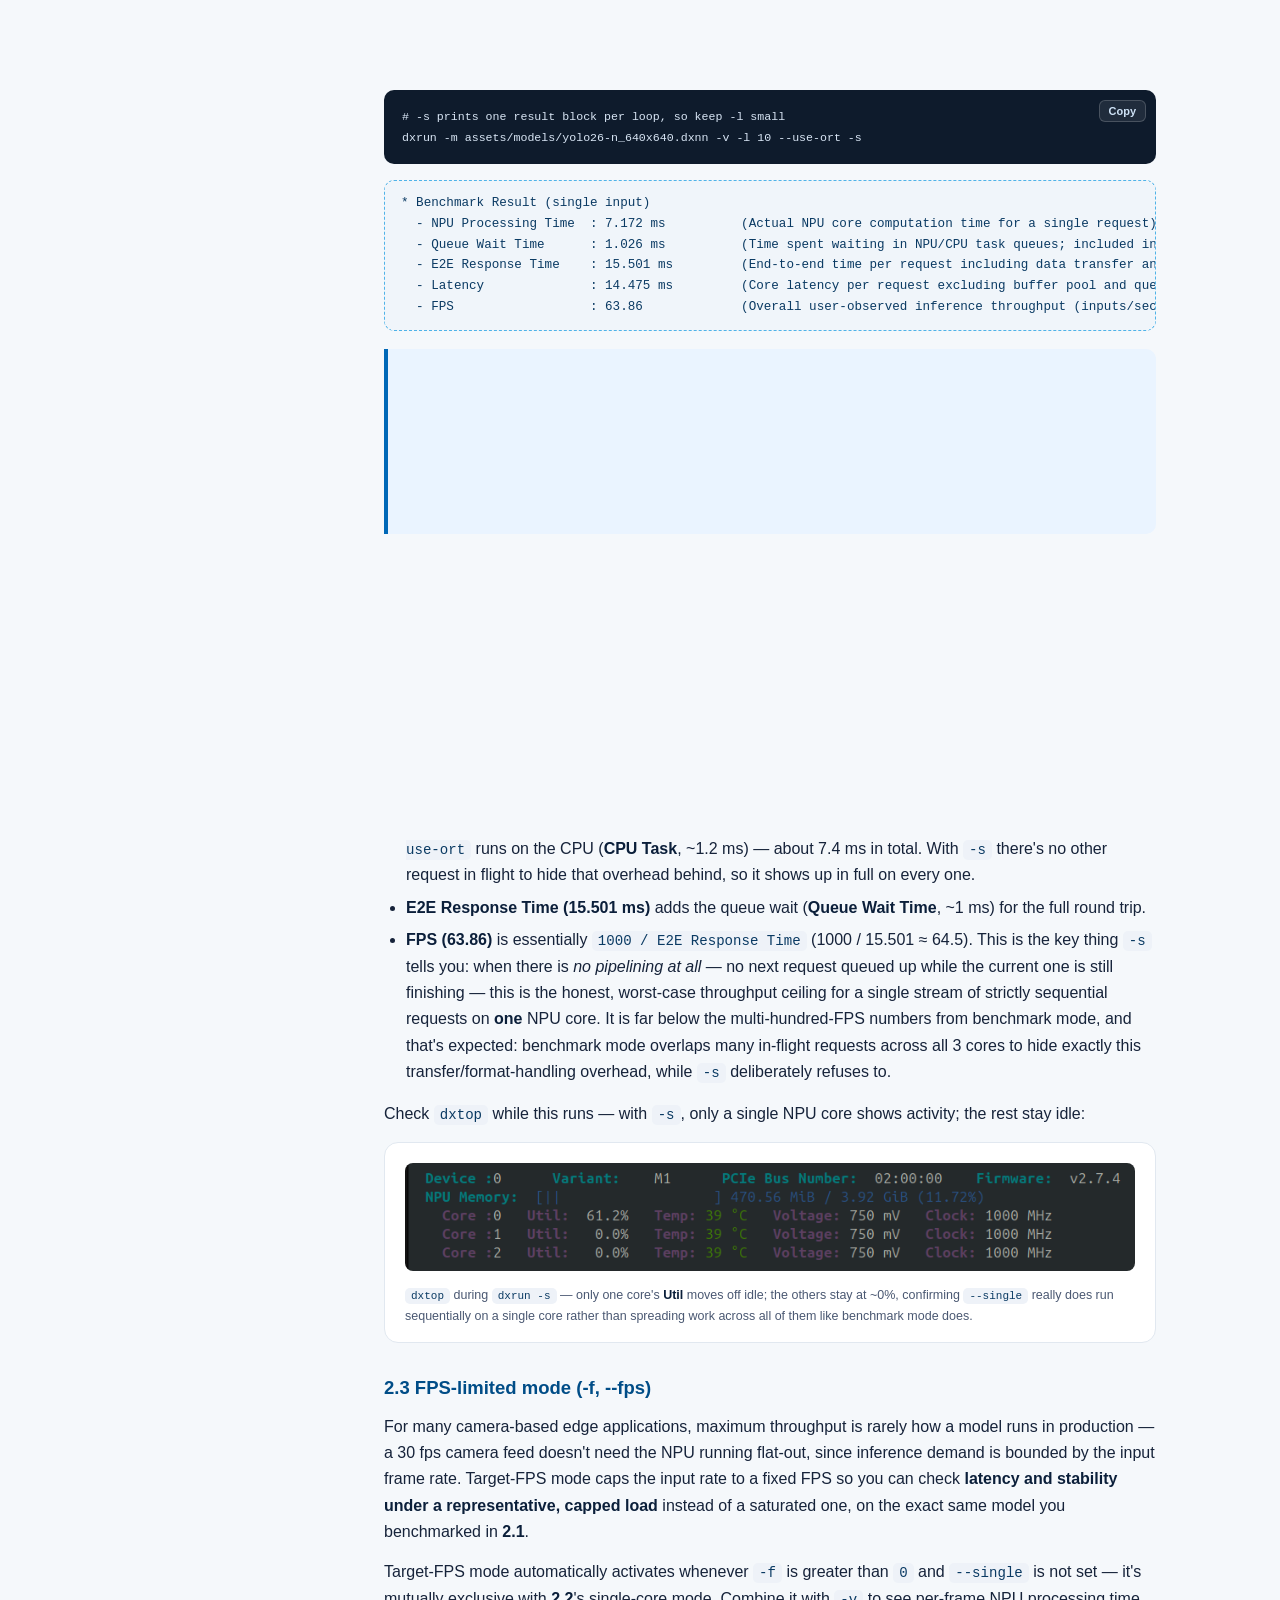
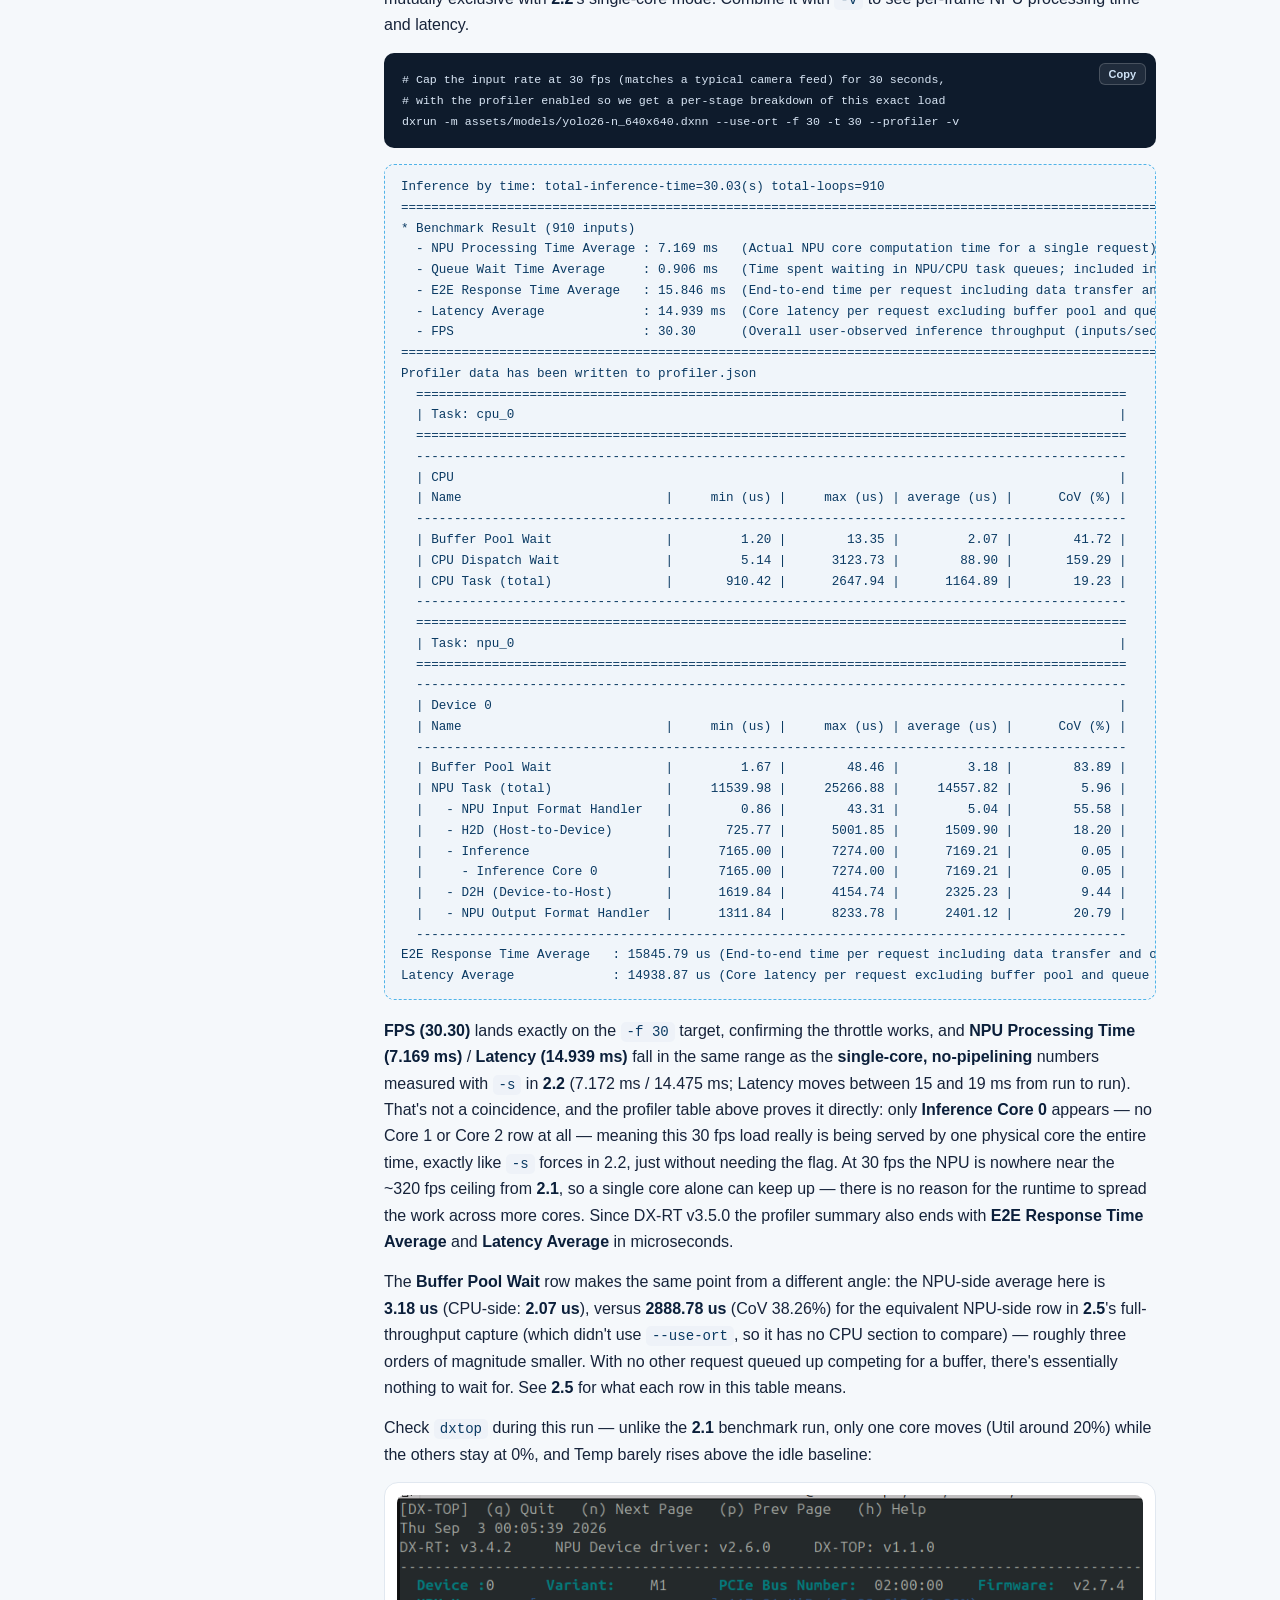
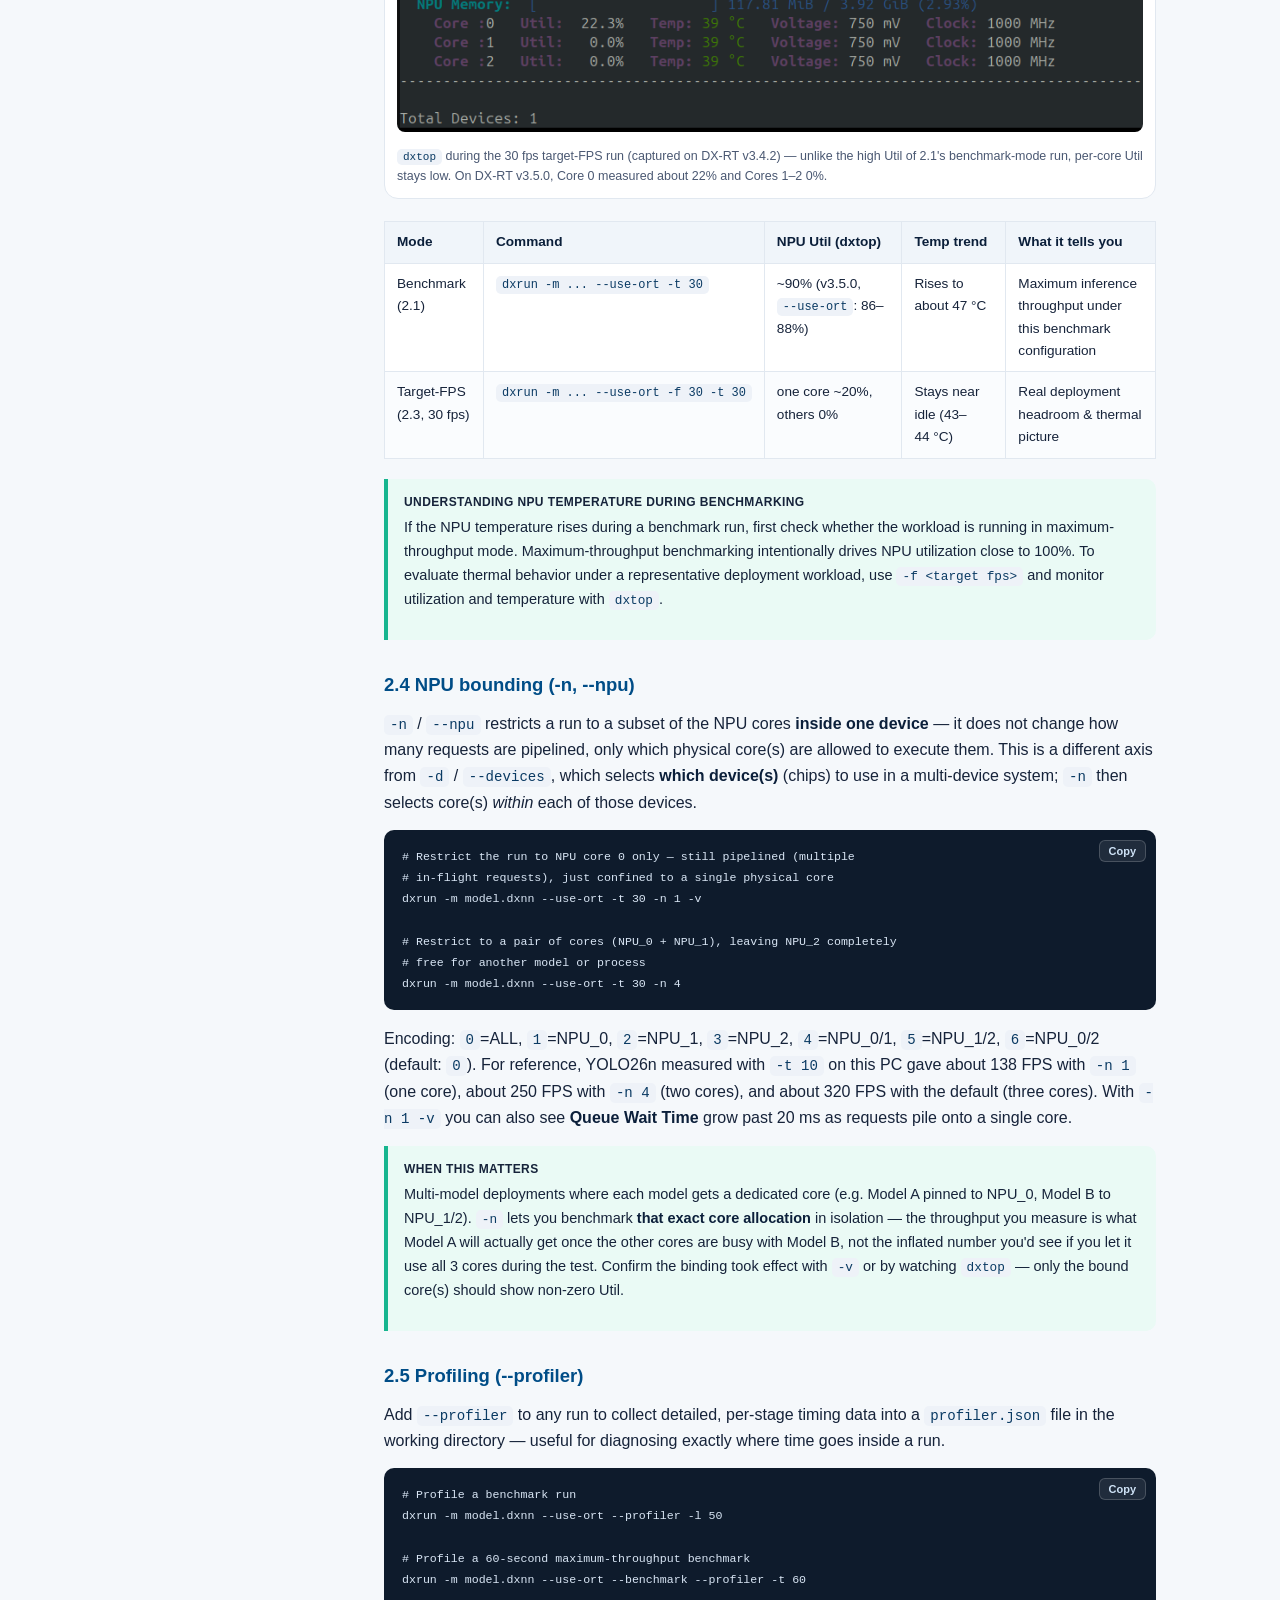
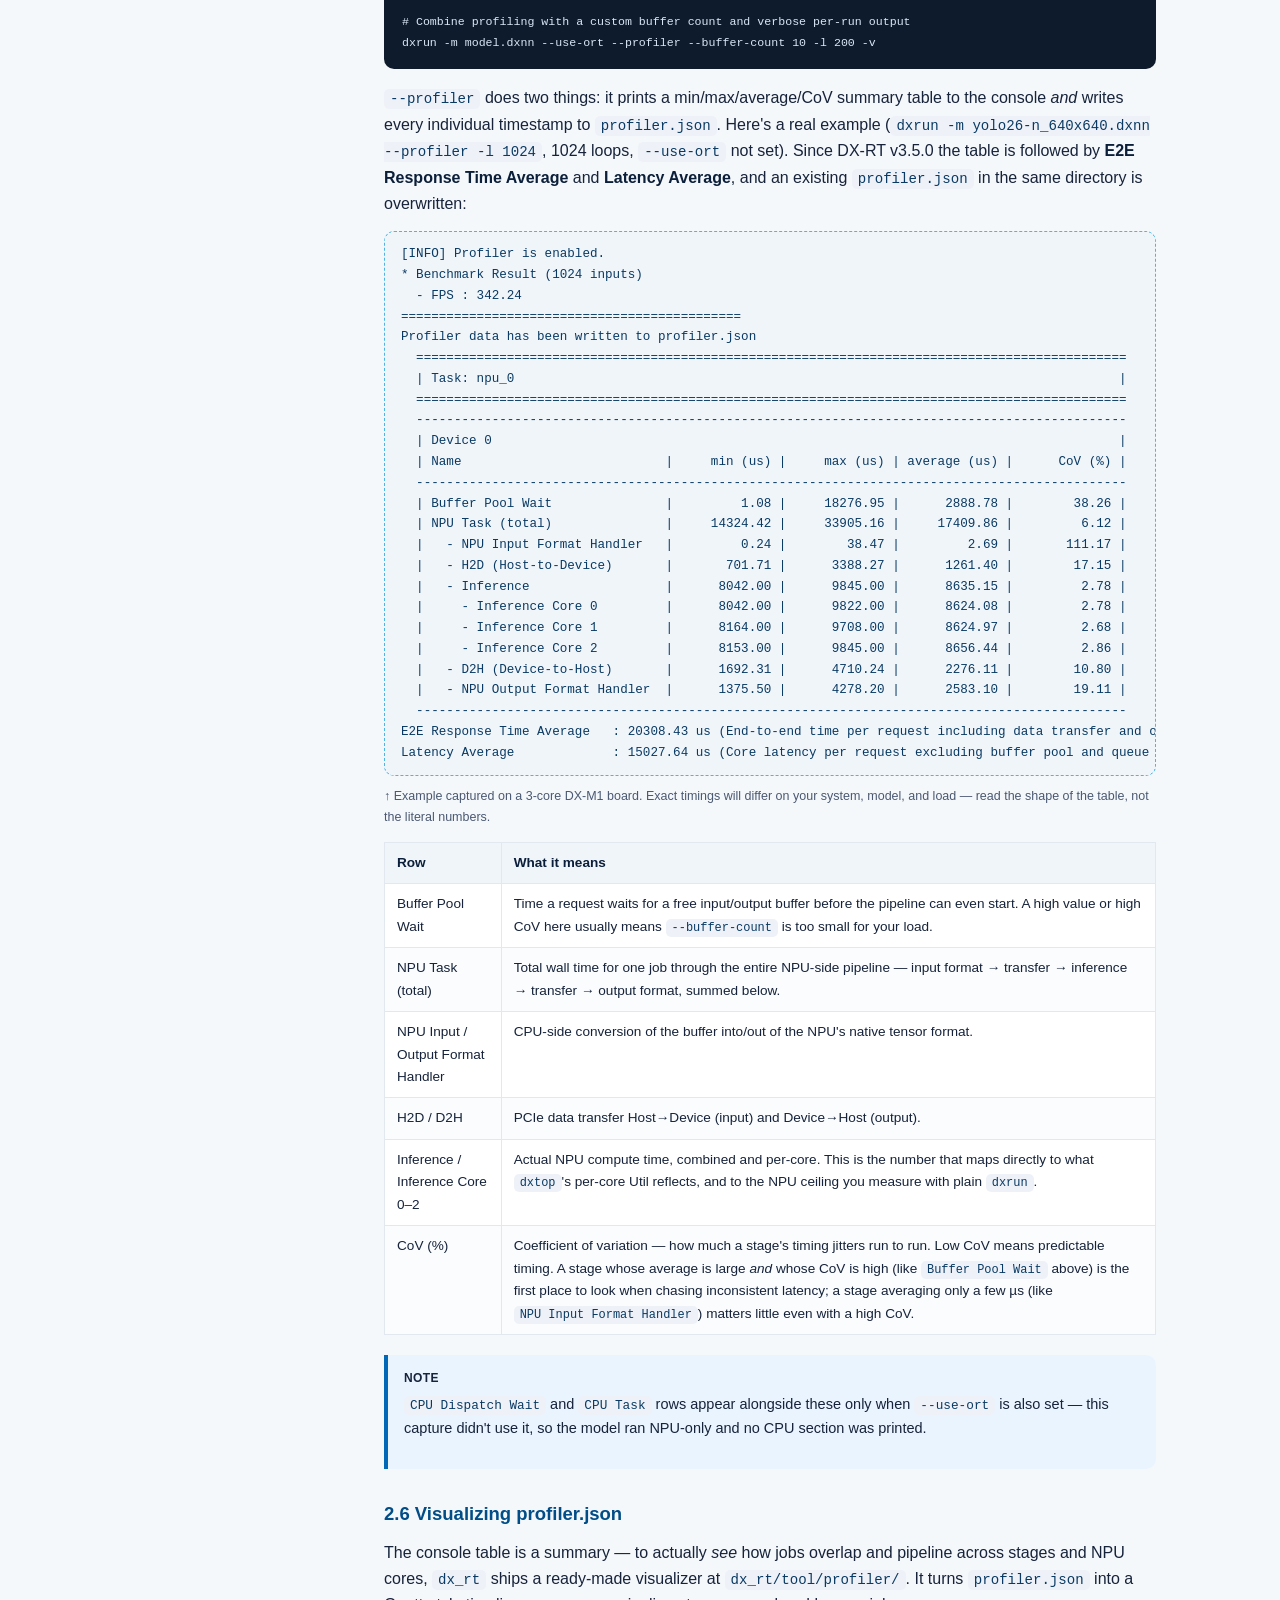
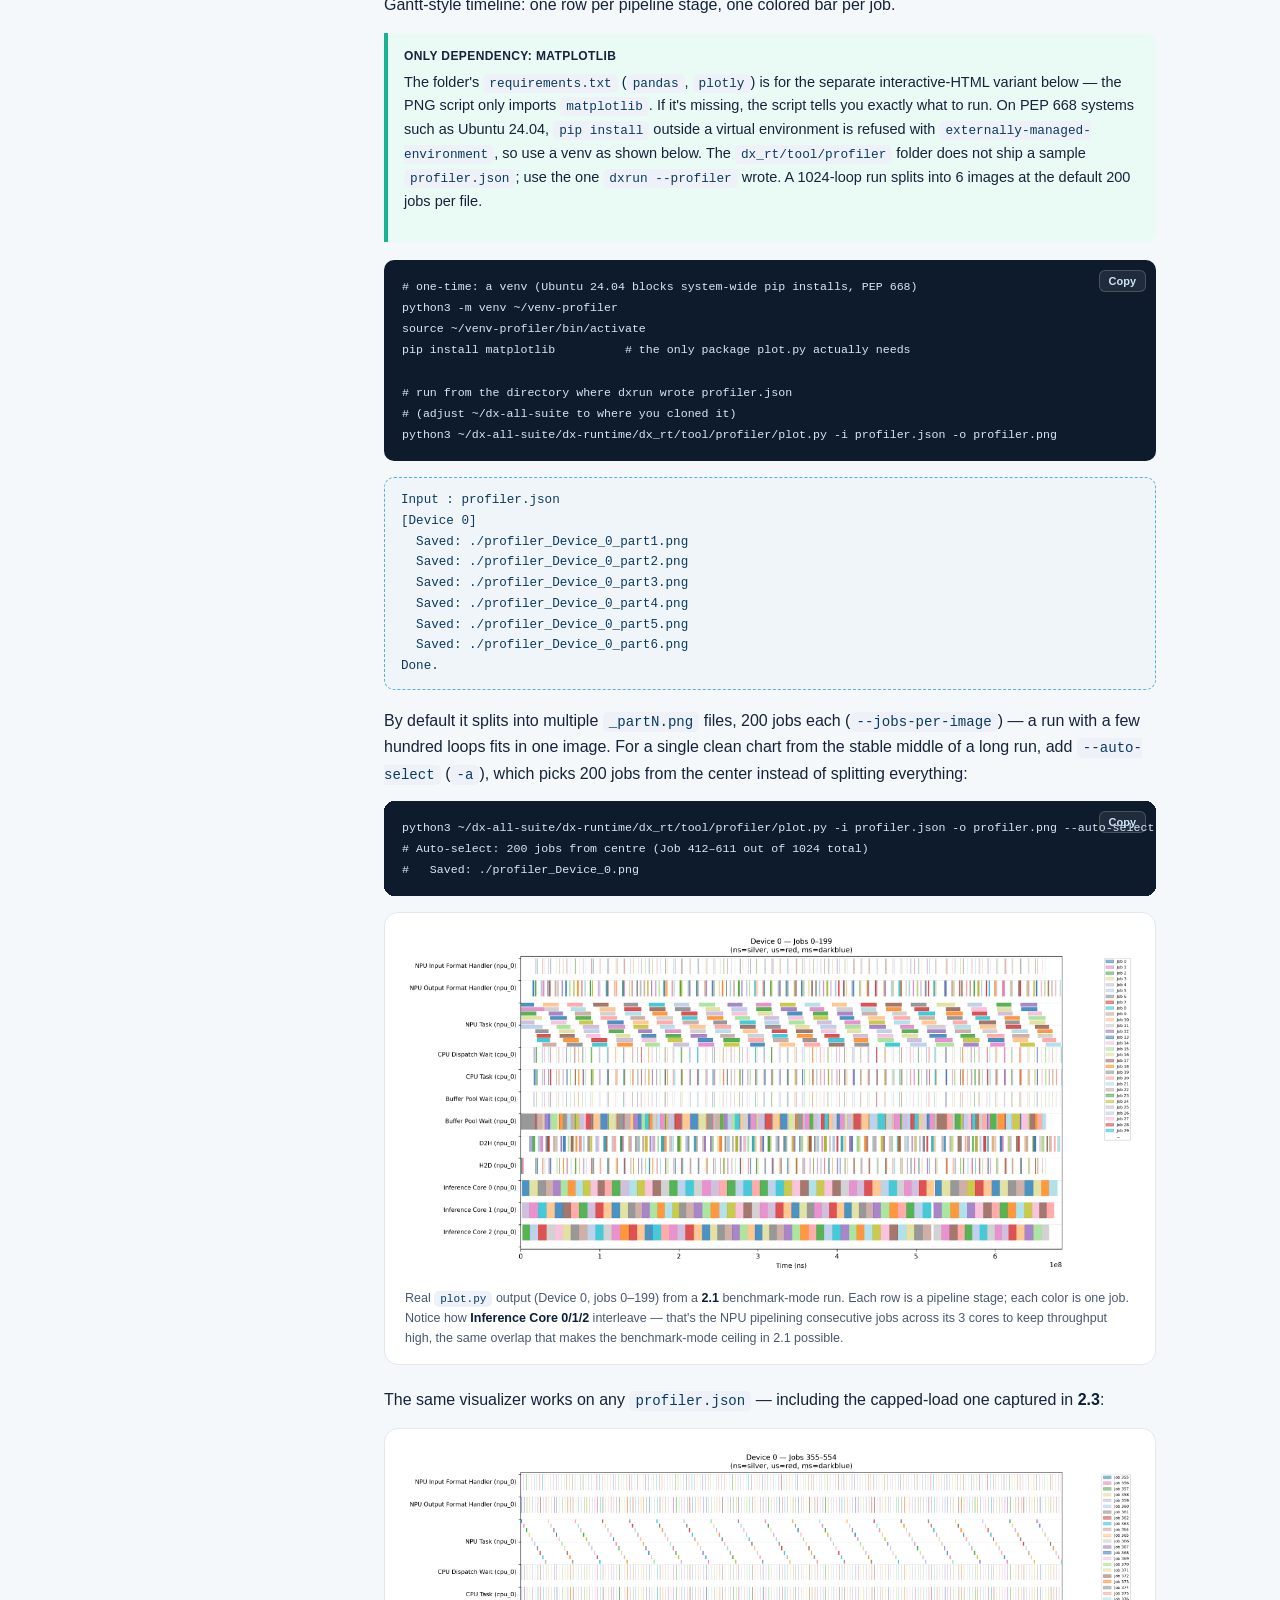
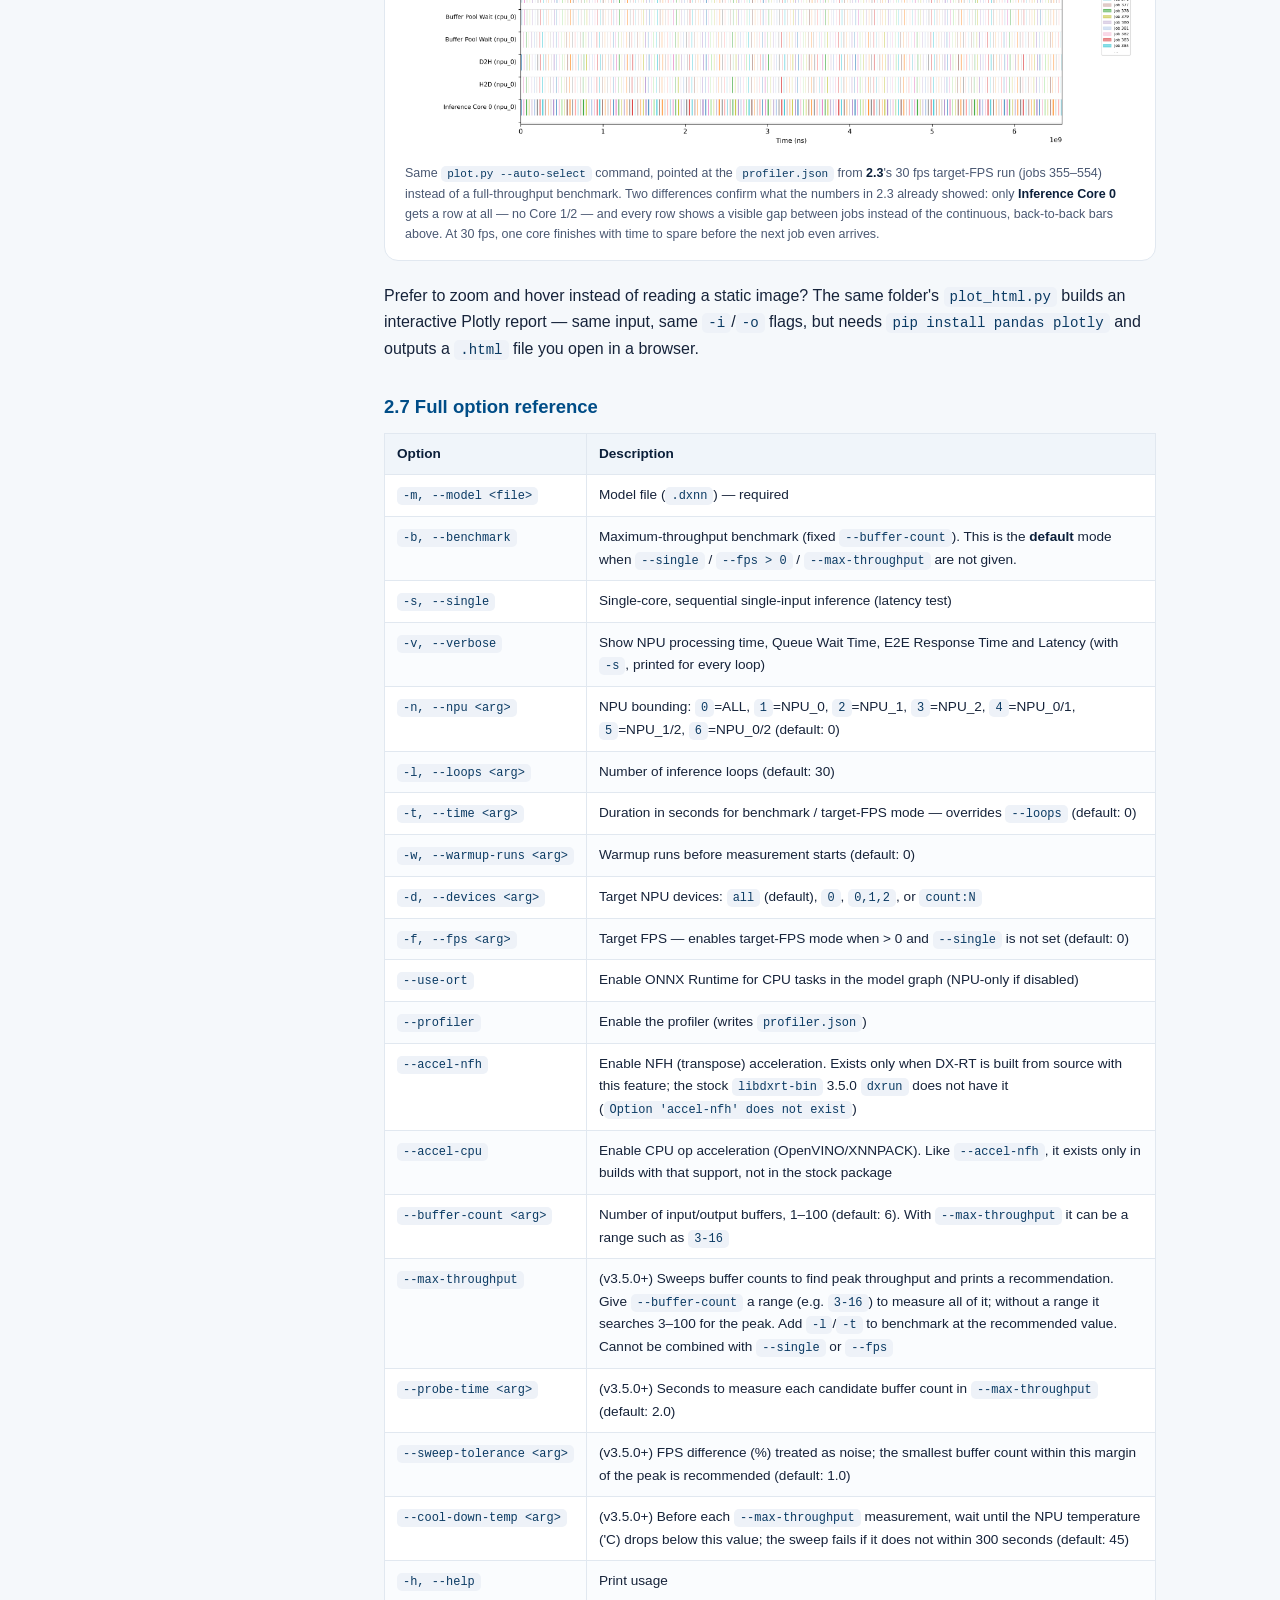
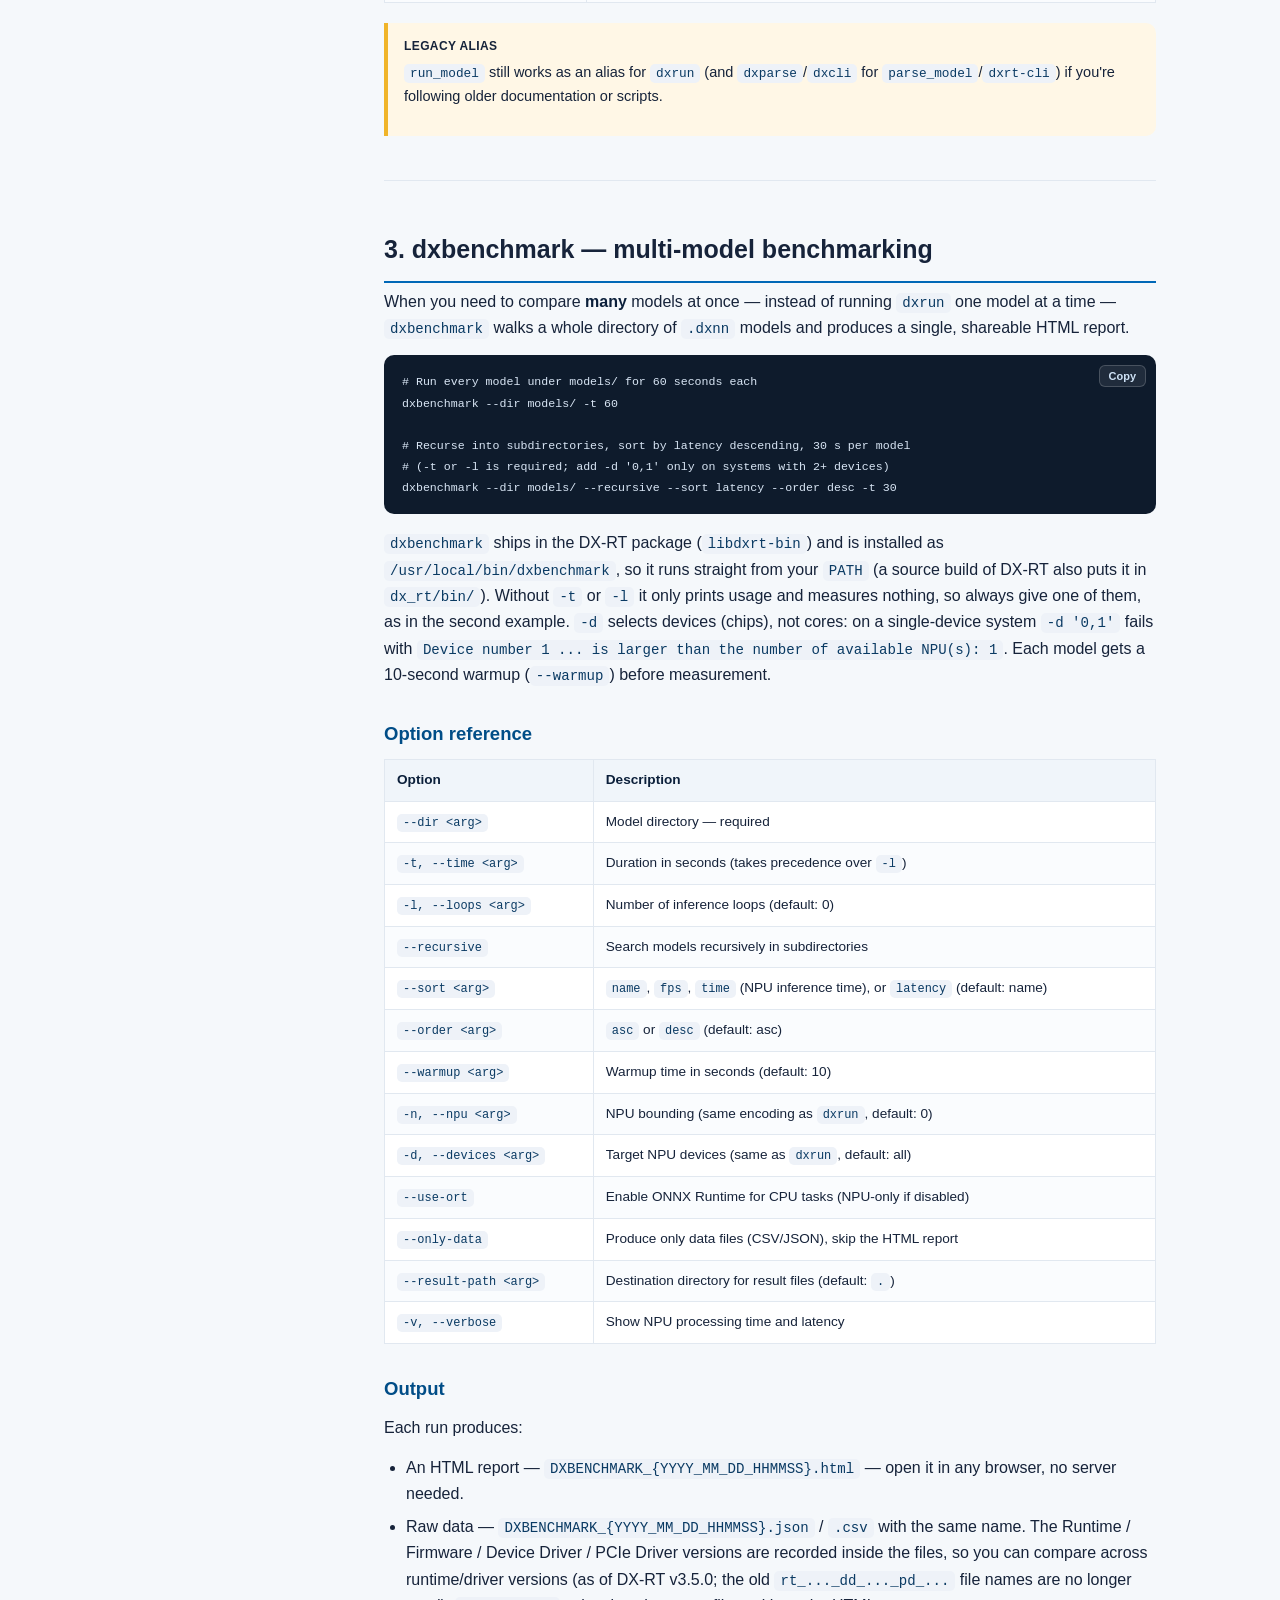
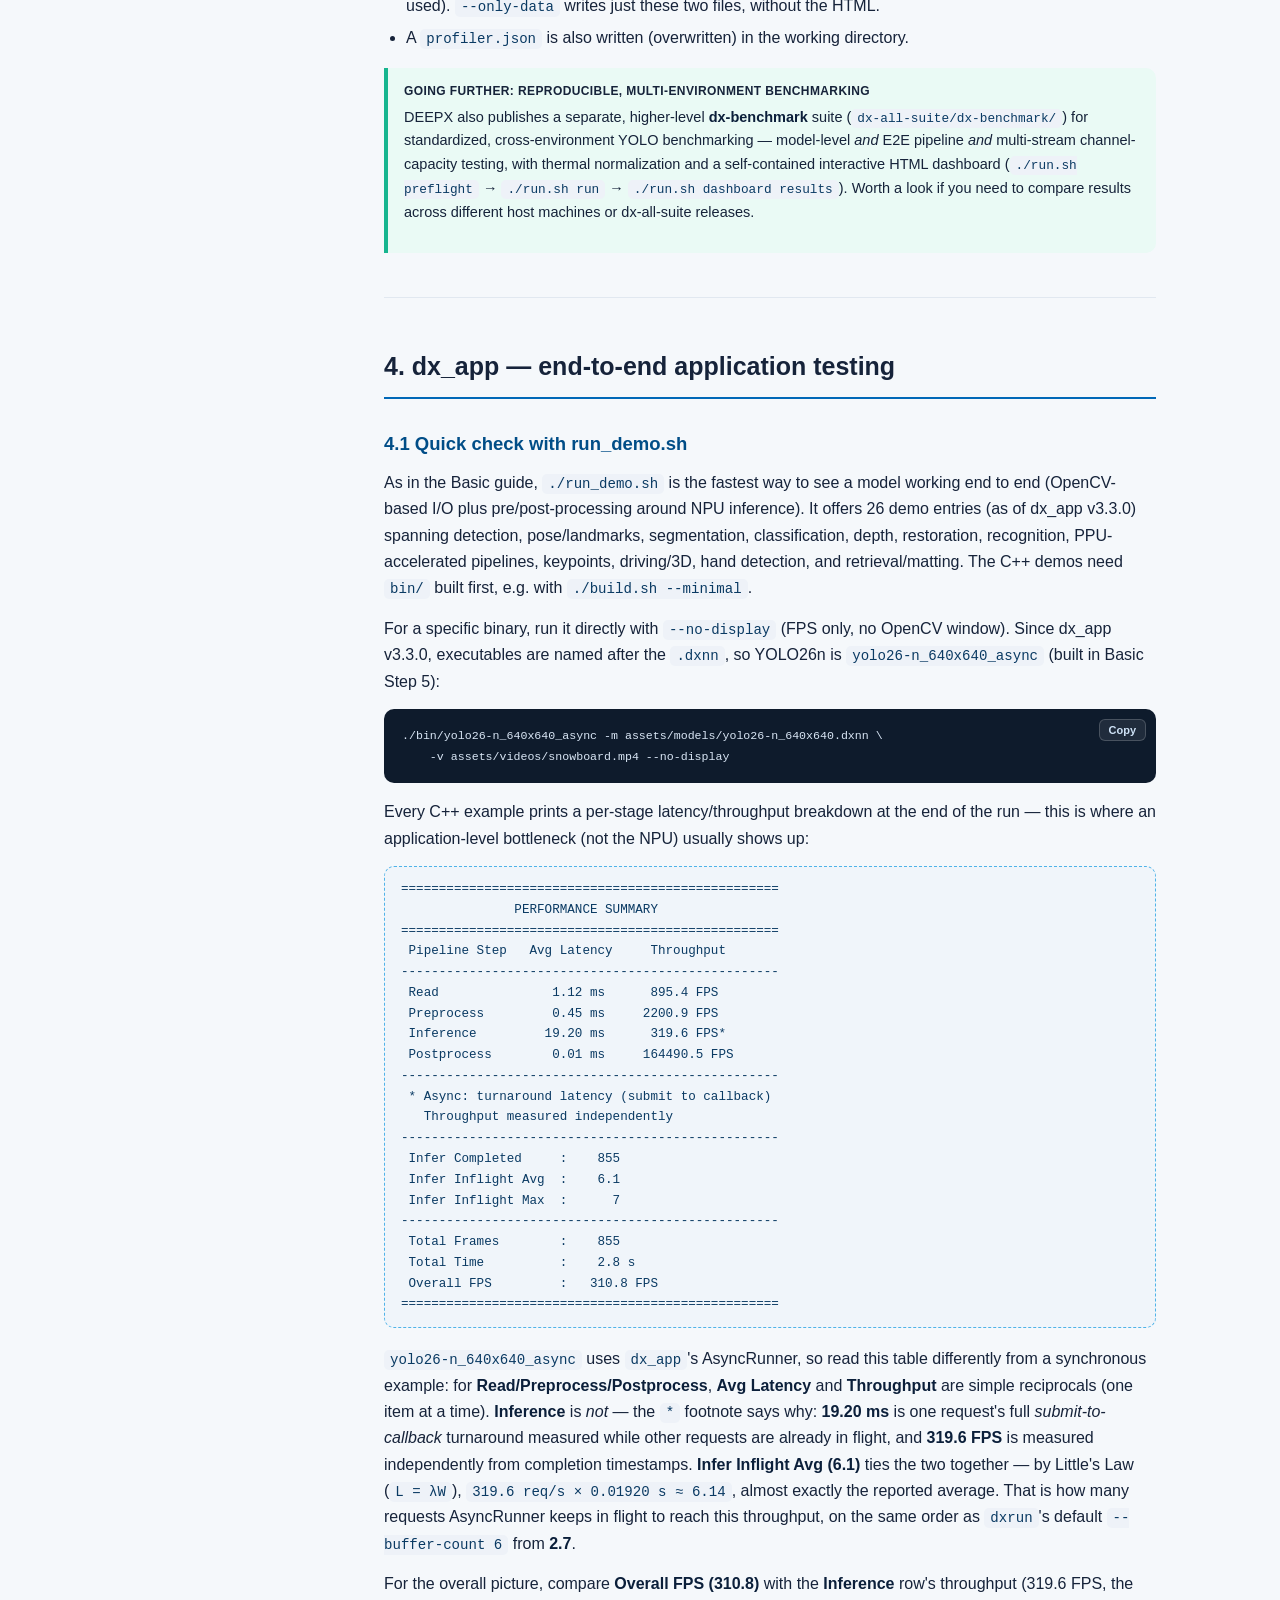
==== commit ad5c10e9: "Update for DX-AS v2.5.0" ====
--- a/advanced.html
+++ b/advanced.html
@@ -13,6 +13,7 @@
     <a class="dx-logo" href="index.html"><img class="dx-logo__mark" src="assets/Logo.svg" alt="DEEPX"><small>Quick Evaluation Guide</small></a>
     <div class="dx-nav__links">
       <a href="index.html">Overview</a>
+      <a href="setup.html">Setup</a>
       <a href="basic.html">Basic</a>
       <a href="advanced.html">Advanced</a>
     </div>
@@ -36,7 +37,7 @@
     <h1 data-lang-en>The complete DEEPX NPU performance evaluation toolchain</h1>
     <h1 data-lang-ko>DEEPX NPU 성능 평가 전체 툴체인</h1>
     <h1 data-lang-zh>完整的 DEEPX NPU 性能评估工具链</h1>
-    <h1 data-lang-ja>DEEPX NPU 性能評価の完全なツールチェーン</h1>
+    <h1 data-lang-ja>DEEPX NPU 性能評価ツールチェーン完全ガイド</h1>
     <h1 data-lang-vi>Toolchain đánh giá hiệu năng DEEPX NPU đầy đủ</h1>
     <p data-lang-en>
       Every model-download path, the full <code>dxrun</code> and
@@ -46,31 +47,17 @@
       or jump straight to the section you need.
     </p>
     <p data-lang-ko>
-      모든 모델 다운로드 경로, <code>dxrun</code>과 <code>dxbenchmark</code>의 전체 옵션,
-      단독 샘플 추출, GStreamer 레벨 파이프라인 프로파일링까지 다룹니다.
-      <a href="basic.html" style="color:#fff;text-decoration:underline;">Basic 가이드</a>를
-      먼저 읽거나, 필요한 섹션으로 바로 이동하세요.
-    </p>
-    <p data-lang-zh>
-      涵盖所有模型下载途径、完整的 <code>dxrun</code> 与
-      <code>dxbenchmark</code> 选项集、独立示例提取,以及
-      GStreamer 级别的流水线性能剖析。建议先阅读
-      <a href="basic.html" style="color:#fff;text-decoration:underline;">Basic 指南</a>,
-      再直接跳转到您需要的章节。
-    </p>
-    <p data-lang-ja>
-      すべてのモデルダウンロード方法、<code>dxrun</code>と
-      <code>dxbenchmark</code>の全オプション、単体サンプル抽出、
-      GStreamerレベルのパイプラインプロファイリングまでを網羅します。
-      <a href="basic.html" style="color:#fff;text-decoration:underline;">Basicガイド</a>を先にお読みいただくか、
-      必要なセクションへ直接お進みください。
-    </p>
-    <p data-lang-vi>
-      Mọi cách tải model, toàn bộ tập tùy chọn của <code>dxrun</code> và <code>dxbenchmark</code>,
-      trích xuất sample độc lập, và profiling pipeline ở mức GStreamer. Hãy đọc phần này sau
-      <a href="basic.html" style="color:#fff;text-decoration:underline;">hướng dẫn Basic</a>,
-      hoặc nhảy thẳng tới mục bạn cần.
-    </p>
+      모든 모델 다운로드 경로, <code>dxrun</code>과 <code>dxbenchmark</code>의 전체 옵션, 독립 실행형 샘플 추출, GStreamer 레벨 파이프라인 프로파일링까지 다룹니다. <a href="basic.html" style="color:#fff;text-decoration:underline;">Basic 가이드</a>를 먼저 읽은 뒤 보거나, 필요한 섹션으로 바로 이동하세요.
+    </p>
+    <p data-lang-zh>涵盖所有模型下载方式、<code>dxrun</code> 和 <code>dxbenchmark</code> 的完整选项、独立示例提取，以及 GStreamer 级流水线性能剖析。建议先阅读 <a href="basic.html" style="color:#fff;text-decoration:underline;">Basic 指南</a>，也可以直接跳转到所需章节。</p>
+    <p data-lang-ja>
+      すべてのモデルダウンロード方法、<code>dxrun</code> と
+      <code>dxbenchmark</code> の全オプション、スタンドアロンサンプルの抽出、
+      GStreamer レベルのパイプラインプロファイリングを扱います。
+      <a href="basic.html" style="color:#fff;text-decoration:underline;">Basic ガイド</a>の次に読むか、
+      必要なセクションに直接進んでください。
+    </p>
+    <p data-lang-vi>Tất cả các cách tải model, toàn bộ tùy chọn của <code>dxrun</code> và <code>dxbenchmark</code>, trích xuất sample độc lập và profiling pipeline ở mức GStreamer. Nên đọc phần này sau <a href="basic.html" style="color:#fff;text-decoration:underline;">hướng dẫn Basic</a>, hoặc chuyển thẳng tới mục cần xem.</p>
   </div>
 </header>
 
@@ -78,35 +65,35 @@
   <aside class="dx-toc">
     <h4 data-lang-en>On this page</h4>
     <h4 data-lang-ko>목차</h4>
-    <h4 data-lang-zh>本页内容</h4>
-    <h4 data-lang-ja>このページの内容</h4>
+    <h4 data-lang-zh>目录</h4>
+    <h4 data-lang-ja>目次</h4>
     <h4 data-lang-vi>Nội dung trang này</h4>
     <ol>
-      <li><a href="#get-model" data-lang-en>1. Get a model</a><a href="#get-model" data-lang-ko>1. 모델 준비</a><a href="#get-model" data-lang-zh>1. 获取模型</a><a href="#get-model" data-lang-ja>1. モデルを準備する</a>
-<a href="#get-model" data-lang-vi>1. Lấy model</a></li>
-      <li><a href="#dxrun" data-lang-en>2. dxrun deep dive</a><a href="#dxrun" data-lang-ko>2. dxrun 심화</a><a href="#dxrun" data-lang-zh>2. dxrun 深入解析</a><a href="#dxrun" data-lang-ja>2. dxrun 徹底解説</a>
-<a href="#dxrun" data-lang-vi>2. Tìm hiểu sâu dxrun</a></li>
-      <li><a href="#dxbenchmark" data-lang-en>3. dxbenchmark</a><a href="#dxbenchmark" data-lang-ko>3. dxbenchmark</a><a href="#dxbenchmark" data-lang-zh>3. dxbenchmark</a><a href="#dxbenchmark" data-lang-ja>3. dxbenchmark</a>
-<a href="#dxbenchmark" data-lang-vi>3. dxbenchmark</a></li>
-      <li><a href="#dx-app-e2e" data-lang-en>4. dx_app E2E</a><a href="#dx-app-e2e" data-lang-ko>4. dx_app E2E</a><a href="#dx-app-e2e" data-lang-zh>4. dx_app E2E</a><a href="#dx-app-e2e" data-lang-ja>4. dx_app E2E</a>
-<a href="#dx-app-e2e" data-lang-vi>4. dx_app E2E</a></li>
-      <li><a href="#dx-stream-e2e" data-lang-en>5. dx_stream E2E</a><a href="#dx-stream-e2e" data-lang-ko>5. dx_stream E2E</a><a href="#dx-stream-e2e" data-lang-zh>5. dx_stream E2E</a><a href="#dx-stream-e2e" data-lang-ja>5. dx_stream E2E</a>
-<a href="#dx-stream-e2e" data-lang-vi>5. dx_stream E2E</a></li>
+      <li><a href="#get-model" data-lang-en>1. Get a model</a><a href="#get-model-ko" data-lang-ko>1. 모델 준비</a><a href="#get-model-zh" data-lang-zh>1. 获取模型</a><a href="#get-model-ja" data-lang-ja>1. モデルの入手</a>
+<a href="#get-model-vi" data-lang-vi>1. Chuẩn bị model</a></li>
+      <li><a href="#dxrun" data-lang-en>2. dxrun deep dive</a><a href="#dxrun-ko" data-lang-ko>2. dxrun 심화</a><a href="#dxrun-zh" data-lang-zh>2. dxrun 详解</a><a href="#dxrun-ja" data-lang-ja>2. dxrun 詳細解説</a>
+<a href="#dxrun-vi" data-lang-vi>2. dxrun chuyên sâu</a></li>
+      <li><a href="#dxbenchmark" data-lang-en>3. dxbenchmark</a><a href="#dxbenchmark-ko" data-lang-ko>3. dxbenchmark</a><a href="#dxbenchmark-zh" data-lang-zh>3. dxbenchmark</a><a href="#dxbenchmark-ja" data-lang-ja>3. dxbenchmark</a>
+<a href="#dxbenchmark-vi" data-lang-vi>3. dxbenchmark</a></li>
+      <li><a href="#dx-app-e2e" data-lang-en>4. dx_app E2E</a><a href="#dx-app-e2e-ko" data-lang-ko>4. dx_app E2E</a><a href="#dx-app-e2e-zh" data-lang-zh>4. dx_app E2E</a><a href="#dx-app-e2e-ja" data-lang-ja>4. dx_app E2E</a>
+<a href="#dx-app-e2e-vi" data-lang-vi>4. dx_app E2E</a></li>
+      <li><a href="#dx-stream-e2e" data-lang-en>5. dx_stream E2E</a><a href="#dx-stream-e2e-ko" data-lang-ko>5. dx_stream E2E</a><a href="#dx-stream-e2e-zh" data-lang-zh>5. dx_stream E2E</a><a href="#dx-stream-e2e-ja" data-lang-ja>5. dx_stream E2E</a>
+<a href="#dx-stream-e2e-vi" data-lang-vi>5. dx_stream E2E</a></li>
     </ol>
   </aside>
 
   <main class="dx-main">
 
     <h2 id="get-model" data-lang-en>1. Get a model</h2>
-    <h2 data-lang-ko>1. 모델 준비</h2>
-    <h2 data-lang-zh>1. 获取模型</h2>
-    <h2 data-lang-ja>1. モデルを準備する</h2>
-    <h2 data-lang-vi>1. Lấy model</h2>
+    <h2 id="get-model-ko" data-lang-ko>1. 모델 준비</h2>
+    <h2 id="get-model-zh" data-lang-zh>1. 获取模型</h2>
+    <h2 id="get-model-ja" data-lang-ja>1. モデルの入手</h2>
+    <h2 id="get-model-vi" data-lang-vi>1. Chuẩn bị model</h2>
 
     <h3 data-lang-en>1.1 DEEPX Model Zoo (web)</h3>
     <h3 data-lang-ko>1.1 DEEPX Model Zoo (웹)</h3>
-    <h3 data-lang-zh>1.1 DEEPX Model Zoo(网页)</h3>
-    <h3 data-lang-ja>1.1 DEEPX Model Zoo(Web)</h3>
+    <h3 data-lang-zh>1.1 DEEPX Model Zoo（网页）</h3>
+    <h3 data-lang-ja>1.1 DEEPX Model Zoo（Web）</h3>
     <h3 data-lang-vi>1.1 DEEPX Model Zoo (web)</h3>
     <p data-lang-en>
       <a href="https://developer.deepx.ai/modelzoo/" target="_blank" rel="noopener">developer.deepx.ai/modelzoo</a>
@@ -116,44 +103,31 @@
       file directly — no compiler step required.
     </p>
     <p data-lang-ko>
-      <a href="https://developer.deepx.ai/modelzoo/" target="_blank" rel="noopener">developer.deepx.ai/modelzoo</a>는
-      태스크별(객체 검출, 포즈 추정, 세그멘테이션, 분류 등)로 정리된 DEEPX의 사전 컴파일
-      <code>.dxnn</code> 모델 카탈로그를 제공합니다. 원하는 모델을 찾아 <code>.dxnn</code> 파일을
-      바로 다운로드하면 되며, 별도의 컴파일 과정은 필요하지 않습니다.
-    </p>
-    <p data-lang-zh>
-      <a href="https://developer.deepx.ai/modelzoo/" target="_blank" rel="noopener">developer.deepx.ai/modelzoo</a>
-      提供了按任务分类(目标检测、姿态估计、分割、分类等)整理的 DEEPX 预编译
-      <code>.dxnn</code> 模型目录。找到您需要的模型后,直接下载其 <code>.dxnn</code>
-      文件即可——无需任何编译步骤。
-    </p>
-    <p data-lang-ja>
-      <a href="https://developer.deepx.ai/modelzoo/" target="_blank" rel="noopener">developer.deepx.ai/modelzoo</a>には、
-      タスク別(物体検出、姿勢推定、セグメンテーション、分類など)に整理されたDEEPXの
-      プリコンパイル済み<code>.dxnn</code>モデルカタログが公開されています。必要なモデルを探して
-      <code>.dxnn</code>ファイルを直接ダウンロードするだけで、コンパイル作業は一切不要です。
-    </p>
-    <p data-lang-vi>
-      <a href="https://developer.deepx.ai/modelzoo/" target="_blank" rel="noopener">developer.deepx.ai/modelzoo</a>
-      là nơi lưu danh mục các model <code>.dxnn</code> đã biên dịch sẵn của DEEPX, phân loại theo tác vụ
-      (object detection, pose estimation, segmentation, classification và nhiều hơn nữa).
-      Duyệt tới model bạn cần và tải trực tiếp file <code>.dxnn</code> của nó — không cần bước compile.
-    </p>
+      <a href="https://developer.deepx.ai/modelzoo/" target="_blank" rel="noopener">developer.deepx.ai/modelzoo</a>에서 태스크별(객체 검출, 포즈 추정, 세그멘테이션, 분류 등)로 정리된 DEEPX의 사전 컴파일 <code>.dxnn</code> 모델 카탈로그를 제공합니다. 필요한 모델을 찾아 <code>.dxnn</code> 파일을 바로 내려받으면 되며, 별도 컴파일 과정은 필요 없습니다.
+    </p>
+    <p data-lang-zh><a href="https://developer.deepx.ai/modelzoo/" target="_blank" rel="noopener">developer.deepx.ai/modelzoo</a> 按任务（目标检测、姿态估计、分割、分类等）分类提供 DEEPX 预编译的 <code>.dxnn</code> 模型。找到所需模型后直接下载其 <code>.dxnn</code> 文件即可，无需编译。</p>
+    <p data-lang-ja>
+      <a href="https://developer.deepx.ai/modelzoo/" target="_blank" rel="noopener">developer.deepx.ai/modelzoo</a> では、
+      DEEPX のコンパイル済み <code>.dxnn</code> モデルをタスク別（物体検出、姿勢推定、セグメンテーション、
+      分類など）に公開しています。必要なモデルを探して <code>.dxnn</code> ファイルを直接ダウンロードでき、
+      コンパイルは不要です。
+    </p>
+    <p data-lang-vi><a href="https://developer.deepx.ai/modelzoo/" target="_blank" rel="noopener">developer.deepx.ai/modelzoo</a> là danh mục các model <code>.dxnn</code> đã biên dịch sẵn của DEEPX, được phân loại theo tác vụ (object detection, pose estimation, segmentation, classification, v.v.). Tìm model cần dùng và tải trực tiếp file <code>.dxnn</code>, không cần bước biên dịch.</p>
     <div class="dx-callout">
       <strong class="dx-callout-title" data-lang-en>Good for</strong>
-      <strong class="dx-callout-title" data-lang-ko>이럴 때 사용</strong>
+      <strong class="dx-callout-title" data-lang-ko>적합한 경우</strong>
       <strong class="dx-callout-title" data-lang-zh>适用场景</strong>
-      <strong class="dx-callout-title" data-lang-ja>こんな場合に使う</strong>
+      <strong class="dx-callout-title" data-lang-ja>適した用途</strong>
       <strong class="dx-callout-title" data-lang-vi>Phù hợp khi</strong>
       <p data-lang-en>Grabbing one or two specific models — e.g. to test a customer's exact use case, or a model that isn't part of the <code>dx_app</code> demo set.</p>
-      <p data-lang-ko>특정 모델 한두 개만 필요할 때 — 예를 들어 고객의 실제 사용 사례에 맞는 모델이나, <code>dx_app</code> 데모 세트에 포함되지 않은 모델을 테스트할 때 적합합니다.</p>
-      <p data-lang-zh>只需获取一两个特定模型时——例如需要测试客户的具体使用场景,或测试未包含在 <code>dx_app</code> 演示集合中的模型。</p>
-      <p data-lang-ja>特定のモデルを1つか2つだけ取得したい場合に適しています——例えば顧客の実際のユースケースに合わせたモデルや、<code>dx_app</code>のデモセットに含まれていないモデルをテストする場合です。</p>
-      <p data-lang-vi>Bạn chỉ cần lấy một hai model cụ thể — ví dụ để thử đúng use case của khách hàng, hoặc một model không nằm trong tập demo của <code>dx_app</code>.</p>
+      <p data-lang-ko>특정 모델 한두 개만 필요할 때 적합합니다. 예를 들어 고객의 실제 사용 사례에 맞는 모델이나 <code>dx_app</code> 데모 세트에 없는 모델을 테스트할 때 사용합니다.</p>
+      <p data-lang-zh>只需获取一两个特定模型，例如测试客户的具体使用场景，或测试 <code>dx_app</code> 演示集中未包含的模型。</p>
+      <p data-lang-ja>特定のモデルを 1〜2 個だけ入手する場合。たとえば、顧客の具体的なユースケースに合わせたモデルや、<code>dx_app</code> のデモセットに含まれないモデルをテストする場合です。</p>
+      <p data-lang-vi>Cần lấy một hoặc hai model cụ thể, ví dụ để thử đúng use case của khách hàng, hoặc model không có trong bộ demo của <code>dx_app</code>.</p>
     </div>
 
     <h3 data-lang-en>1.2 In bulk, via dx_app</h3>
-    <h3 data-lang-ko>1.2 dx_app을 통한 일괄 다운로드</h3>
+    <h3 data-lang-ko>1.2 dx_app으로 일괄 다운로드</h3>
     <h3 data-lang-zh>1.2 通过 dx_app 批量下载</h3>
     <h3 data-lang-ja>1.2 dx_app による一括ダウンロード</h3>
     <h3 data-lang-vi>1.2 Tải hàng loạt qua dx_app</h3>
@@ -163,21 +137,14 @@
       control over what gets pulled:
     </p>
     <p data-lang-ko>
-      <code>dx_app/setup.sh</code>는 (내부적으로 <code>setup_sample_models.sh</code>를 호출하여)
-      DEEPX ModelZoo 백엔드에서 모델을 직접 다운로드하며, 어떤 모델을 받을지 세밀하게 제어할 수 있습니다:
-    </p>
-    <p data-lang-zh>
-      <code>dx_app/setup.sh</code>(内部封装了 <code>setup_sample_models.sh</code>)会直接从
-      DEEPX ModelZoo 后端下载模型,并可以精细控制要下载的内容:
-    </p>
-    <p data-lang-ja>
-      <code>dx_app/setup.sh</code>は(内部で<code>setup_sample_models.sh</code>を呼び出して)
-      DEEPX ModelZooバックエンドから直接モデルをダウンロードし、どのモデルを取得するかを細かく制御できます:
-    </p>
-    <p data-lang-vi>
-      <code>dx_app/setup.sh</code> (bao bọc <code>setup_sample_models.sh</code>) tải model trực tiếp từ
-      backend DEEPX ModelZoo, với khả năng kiểm soát chi tiết những gì được tải về:
-    </p>
+      <code>dx_app/setup.sh</code>(내부적으로 <code>setup_sample_models.sh</code> 호출)는 DEEPX ModelZoo 백엔드에서 모델을 직접 내려받으며, 받을 모델을 세밀하게 지정할 수 있습니다:
+    </p>
+    <p data-lang-zh><code>dx_app/setup.sh</code>（封装了 <code>setup_sample_models.sh</code>）直接从 DEEPX ModelZoo 后端下载模型，并可精细控制下载内容：</p>
+    <p data-lang-ja>
+      <code>dx_app/setup.sh</code>（内部で <code>setup_sample_models.sh</code> を使用）は、
+      DEEPX ModelZoo のバックエンドから直接モデルをダウンロードします。取得する対象を細かく指定できます：
+    </p>
+    <p data-lang-vi><code>dx_app/setup.sh</code> (gọi <code>setup_sample_models.sh</code> bên trong) tải model trực tiếp từ backend DEEPX ModelZoo và cho phép chọn chi tiết những gì cần tải:</p>
     <div class="dx-code-wrap">
 <pre><code>cd dx_app
 
@@ -196,40 +163,21 @@
       <strong class="dx-callout-title" data-lang-ja>ストレージに関する注意</strong>
       <strong class="dx-callout-title" data-lang-vi>Cảnh báo dung lượng</strong>
       <p data-lang-en>
-        <code>--all</code> downloads <strong>every</strong> model plus every
-        sample video, which needs roughly <strong>30GB</strong> of free disk
-        space. If you only need a subset, use <code>--category</code>,
-        <code>--models</code>, or <code>--demo-models</code> instead — or run
-        <code>--dry-run</code> first to see the download size before
-        committing to it.
+        <code>--all</code> downloads <strong>every</strong> model (497 in Model Zoo 2_5_0, about 45GB) and every
+        sample video (about 1.2GB), so it needs roughly <strong>50GB</strong> of free disk space. If you only need a
+        subset, use <code>--category</code>, <code>--models</code>, or <code>--demo-models</code> instead — or run
+        <code>--dry-run</code> first to see what would be downloaded before committing to it.
       </p>
       <p data-lang-ko>
-        <code>--all</code>은 <strong>모든</strong> 모델과 모든 샘플 비디오를
-        다운로드하며, 약 <strong>30GB</strong>의 여유 저장 공간이 필요합니다.
-        일부만 필요하다면 <code>--category</code>, <code>--models</code>,
-        <code>--demo-models</code> 옵션을 사용하거나, 먼저
-        <code>--dry-run</code>으로 다운로드 용량을 확인한 뒤 진행하세요.
+        <code>--all</code>은 <strong>모든</strong> 모델(Model Zoo 2_5_0 기준 497개, 약 45GB)과 모든 샘플 비디오(약 1.2GB)를 내려받으므로 약 <strong>50GB</strong>의 디스크 여유 공간이 필요합니다. 일부만 필요하다면 <code>--category</code>, <code>--models</code>, <code>--demo-models</code>를 사용하거나, 먼저 <code>--dry-run</code>으로 다운로드 대상을 확인한 뒤 진행하세요.
       </p>
-      <p data-lang-zh>
-        <code>--all</code> 会下载<strong>全部</strong>模型以及全部示例视频,
-        大约需要 <strong>30GB</strong> 的可用磁盘空间。如果只需要其中一部分,
-        请改用 <code>--category</code>、<code>--models</code> 或
-        <code>--demo-models</code>——或者先运行 <code>--dry-run</code>
-        查看下载大小,再决定是否继续。
+      <p data-lang-zh><code>--all</code> 会下载<strong>全部</strong>模型（Model Zoo 2_5_0 共 497 个，约 45GB）和全部示例视频（约 1.2GB），需要约 <strong>50GB</strong> 的可用磁盘空间。如只需部分模型，请改用 <code>--category</code>、<code>--models</code> 或 <code>--demo-models</code>，也可以先运行 <code>--dry-run</code> 查看将下载的内容，再决定是否继续。</p>
+      <p data-lang-ja>
+        <code>--all</code> は<strong>すべての</strong>モデル（Model Zoo 2_5_0 で 497 個、約 45GB）とすべてのサンプル動画（約 1.2GB）を
+        ダウンロードするため、約 <strong>50GB</strong> の空きディスク容量が必要です。一部だけが必要な場合は、代わりに <code>--category</code>、
+        <code>--models</code>、<code>--demo-models</code> を使用するか、先に <code>--dry-run</code> を実行してダウンロード対象を確認してください。
       </p>
-      <p data-lang-ja>
-        <code>--all</code>は<strong>すべての</strong>モデルとすべてのサンプル動画を
-        ダウンロードするため、およそ<strong>30GB</strong>の空きディスク容量が必要です。
-        一部だけ必要な場合は、代わりに<code>--category</code>、<code>--models</code>、
-        <code>--demo-models</code>を使用するか、まず<code>--dry-run</code>を実行して
-        ダウンロードサイズを確認してから実行してください。
-      </p>
-      <p data-lang-vi>
-        <code>--all</code> tải <strong>toàn bộ</strong> model cùng tất cả video mẫu, cần khoảng
-        <strong>30GB</strong> dung lượng trống. Nếu bạn chỉ cần một phần, hãy dùng <code>--category</code>,
-        <code>--models</code> hoặc <code>--demo-models</code> — hoặc chạy <code>--dry-run</code> trước để
-        xem dung lượng cần tải rồi mới quyết định.
-      </p>
+      <p data-lang-vi><code>--all</code> tải <strong>toàn bộ</strong> model (497 model trong Model Zoo 2_5_0, khoảng 45GB) và toàn bộ video mẫu (khoảng 1.2GB), nên cần khoảng <strong>50GB</strong> dung lượng trống. Nếu chỉ cần một phần, hãy dùng <code>--category</code>, <code>--models</code> hoặc <code>--demo-models</code>, hoặc chạy <code>--dry-run</code> trước để xem danh sách sẽ tải trước khi thực hiện.</p>
     </div>
     <div class="dx-table-wrap">
       <table>
@@ -237,43 +185,44 @@
 <th data-lang-vi>Tùy chọn</th><th data-lang-ja>説明</th>
 <th data-lang-vi>Mô tả</th></tr></thead>
         <tbody>
-          <tr><td data-lang-en><code>--all</code></td><td data-lang-en>Download all models non-interactively</td><td data-lang-ko><code>--all</code></td><td data-lang-ko>모든 모델을 비대화형으로 다운로드</td><td data-lang-zh><code>--all</code></td><td data-lang-zh>非交互式下载全部模型</td><td data-lang-ja><code>--all</code></td><td data-lang-ja>すべてのモデルを非対話的にダウンロード</td><td data-lang-vi><code>--all</code></td><td data-lang-vi>Tải toàn bộ model, không cần tương tác</td></tr>
-          <tr><td data-lang-en><code>--dry-run</code></td><td data-lang-en>List what would be downloaded, without downloading</td><td data-lang-ko><code>--dry-run</code></td><td data-lang-ko>실제 다운로드 없이 목록만 표시</td><td data-lang-zh><code>--dry-run</code></td><td data-lang-zh>仅显示将要下载的内容,不实际下载</td><td data-lang-ja><code>--dry-run</code></td><td data-lang-ja>実際にダウンロードせず、対象一覧のみ表示</td><td data-lang-vi><code>--dry-run</code></td><td data-lang-vi>Liệt kê những gì sẽ được tải mà không thực sự tải</td></tr>
-          <tr><td data-lang-en><code>--list</code></td><td data-lang-en>List available models without downloading</td><td data-lang-ko><code>--list</code></td><td data-lang-ko>다운로드 없이 사용 가능한 모델 목록 표시</td><td data-lang-zh><code>--list</code></td><td data-lang-zh>不下载,仅列出可用模型</td><td data-lang-ja><code>--list</code></td><td data-lang-ja>ダウンロードせずに利用可能なモデル一覧を表示</td><td data-lang-vi><code>--list</code></td><td data-lang-vi>Liệt kê các model có sẵn mà không tải</td></tr>
-          <tr><td data-lang-en><code>--demo-models</code></td><td data-lang-en>Only the models used by <code>run_demo.sh</code></td><td data-lang-ko><code>--demo-models</code></td><td data-lang-ko><code>run_demo.sh</code>에서 사용하는 모델만 다운로드</td><td data-lang-zh><code>--demo-models</code></td><td data-lang-zh>仅下载 <code>run_demo.sh</code> 使用的模型</td><td data-lang-ja><code>--demo-models</code></td><td data-lang-ja><code>run_demo.sh</code>で使用するモデルのみダウンロード</td><td data-lang-vi><code>--demo-models</code></td><td data-lang-vi>Chỉ các model mà <code>run_demo.sh</code> sử dụng</td></tr>
-          <tr><td data-lang-en><code>--category=&lt;name&gt;</code></td><td data-lang-en>Only models in one task category</td><td data-lang-ko><code>--category=&lt;name&gt;</code></td><td data-lang-ko>특정 태스크 카테고리의 모델만 다운로드</td><td data-lang-zh><code>--category=&lt;name&gt;</code></td><td data-lang-zh>仅下载指定任务分类下的模型</td><td data-lang-ja><code>--category=&lt;name&gt;</code></td><td data-lang-ja>特定のタスクカテゴリのモデルのみダウンロード</td><td data-lang-vi><code>--category=&lt;name&gt;</code></td><td data-lang-vi>Chỉ các model thuộc một category tác vụ</td></tr>
-          <tr><td data-lang-en><code>--models &lt;m1&gt; [m2...]</code></td><td data-lang-en>Specific models by name</td><td data-lang-ko><code>--models &lt;m1&gt; [m2...]</code></td><td data-lang-ko>이름으로 특정 모델(들)만 다운로드</td><td data-lang-zh><code>--models &lt;m1&gt; [m2...]</code></td><td data-lang-zh>按名称下载指定模型</td><td data-lang-ja><code>--models &lt;m1&gt; [m2...]</code></td><td data-lang-ja>名前を指定して特定のモデルをダウンロード</td><td data-lang-vi><code>--models &lt;m1&gt; [m2...]</code></td><td data-lang-vi>Chỉ định model cụ thể theo tên</td></tr>
-          <tr><td data-lang-en><code>--workers=&lt;N&gt;</code></td><td data-lang-en>Parallel download threads (default: 4)</td><td data-lang-ko><code>--workers=&lt;N&gt;</code></td><td data-lang-ko>병렬 다운로드 스레드 수 (기본값: 4)</td><td data-lang-zh><code>--workers=&lt;N&gt;</code></td><td data-lang-zh>并行下载线程数(默认:4)</td><td data-lang-ja><code>--workers=&lt;N&gt;</code></td><td data-lang-ja>並列ダウンロードスレッド数(デフォルト:4)</td><td data-lang-vi><code>--workers=&lt;N&gt;</code></td><td data-lang-vi>Số thread tải song song (mặc định: 4)</td></tr>
-          <tr><td data-lang-en><code>--no-force</code></td><td data-lang-en>Skip files that already exist (default force-overwrites)</td><td data-lang-ko><code>--no-force</code></td><td data-lang-ko>이미 존재하는 파일은 건너뜀 (기본값은 강제 덮어쓰기)</td><td data-lang-zh><code>--no-force</code></td><td data-lang-zh>跳过已存在的文件(默认行为是强制覆盖)</td><td data-lang-ja><code>--no-force</code></td><td data-lang-ja>既に存在するファイルはスキップ(デフォルトは強制上書き)</td><td data-lang-vi><code>--no-force</code></td><td data-lang-vi>Bỏ qua file đã tồn tại (mặc định là ghi đè)</td></tr>
-          <tr><td data-lang-en><code>--manifest=&lt;path&gt;</code></td><td data-lang-en>Use an alternate model manifest JSON</td><td data-lang-ko><code>--manifest=&lt;path&gt;</code></td><td data-lang-ko>대체 모델 매니페스트 JSON 사용</td><td data-lang-zh><code>--manifest=&lt;path&gt;</code></td><td data-lang-zh>使用替代的模型清单 JSON 文件</td><td data-lang-ja><code>--manifest=&lt;path&gt;</code></td><td data-lang-ja>代替のモデルマニフェスト JSON を使用</td><td data-lang-vi><code>--manifest=&lt;path&gt;</code></td><td data-lang-vi>Dùng file JSON manifest model khác</td></tr>
+          <tr><td data-lang-en><code>--all</code></td><td data-lang-en>Download all models non-interactively</td><td data-lang-ko><code>--all</code></td><td data-lang-ko>모든 모델을 비대화형으로 다운로드</td><td data-lang-zh><code>--all</code></td><td data-lang-zh>非交互式下载全部模型</td><td data-lang-ja><code>--all</code></td><td data-lang-ja>すべてのモデルを非対話的にダウンロード</td><td data-lang-vi><code>--all</code></td><td data-lang-vi>Tải toàn bộ model ở chế độ không tương tác</td></tr>
+          <tr><td data-lang-en><code>--dry-run</code></td><td data-lang-en>List what would be downloaded, without downloading</td><td data-lang-ko><code>--dry-run</code></td><td data-lang-ko>실제 다운로드 없이 목록만 표시</td><td data-lang-zh><code>--dry-run</code></td><td data-lang-zh>仅列出将下载的内容，不实际下载</td><td data-lang-ja><code>--dry-run</code></td><td data-lang-ja>ダウンロードせずに対象を一覧表示</td><td data-lang-vi><code>--dry-run</code></td><td data-lang-vi>Liệt kê những gì sẽ được tải mà không thực sự tải</td></tr>
+          <tr><td data-lang-en><code>--list</code></td><td data-lang-en>List available models without downloading</td><td data-lang-ko><code>--list</code></td><td data-lang-ko>다운로드 없이 사용 가능한 모델 목록 표시</td><td data-lang-zh><code>--list</code></td><td data-lang-zh>仅列出可用模型，不下载</td><td data-lang-ja><code>--list</code></td><td data-lang-ja>ダウンロードせずに利用可能なモデル一覧を表示</td><td data-lang-vi><code>--list</code></td><td data-lang-vi>Liệt kê các model có sẵn mà không tải</td></tr>
+          <tr><td data-lang-en><code>--demo-models</code></td><td data-lang-en>Only the models used by <code>run_demo.sh</code></td><td data-lang-ko><code>--demo-models</code></td><td data-lang-ko><code>run_demo.sh</code>에서 사용하는 모델만 다운로드</td><td data-lang-zh><code>--demo-models</code></td><td data-lang-zh>仅下载 <code>run_demo.sh</code> 使用的模型</td><td data-lang-ja><code>--demo-models</code></td><td data-lang-ja><code>run_demo.sh</code> で使用するモデルのみ</td><td data-lang-vi><code>--demo-models</code></td><td data-lang-vi>Chỉ các model mà <code>run_demo.sh</code> sử dụng</td></tr>
+          <tr><td data-lang-en><code>--category=&lt;name&gt;</code></td><td data-lang-en>Only models in one task category</td><td data-lang-ko><code>--category=&lt;name&gt;</code></td><td data-lang-ko>특정 태스크 카테고리의 모델만 다운로드</td><td data-lang-zh><code>--category=&lt;name&gt;</code></td><td data-lang-zh>仅下载指定任务分类下的模型</td><td data-lang-ja><code>--category=&lt;name&gt;</code></td><td data-lang-ja>特定のタスクカテゴリのモデルのみ</td><td data-lang-vi><code>--category=&lt;name&gt;</code></td><td data-lang-vi>Chỉ các model thuộc một nhóm tác vụ</td></tr>
+          <tr><td data-lang-en><code>--models &lt;m1&gt; [m2...]</code></td><td data-lang-en>Specific models by name</td><td data-lang-ko><code>--models &lt;m1&gt; [m2...]</code></td><td data-lang-ko>지정한 이름의 모델만 다운로드</td><td data-lang-zh><code>--models &lt;m1&gt; [m2...]</code></td><td data-lang-zh>按名称下载指定模型</td><td data-lang-ja><code>--models &lt;m1&gt; [m2...]</code></td><td data-lang-ja>名前で指定したモデルのみ</td><td data-lang-vi><code>--models &lt;m1&gt; [m2...]</code></td><td data-lang-vi>Các model cụ thể theo tên</td></tr>
+          <tr><td data-lang-en><code>--workers=&lt;N&gt;</code></td><td data-lang-en>Parallel download threads (default: 4)</td><td data-lang-ko><code>--workers=&lt;N&gt;</code></td><td data-lang-ko>병렬 다운로드 스레드 수 (기본값: 4)</td><td data-lang-zh><code>--workers=&lt;N&gt;</code></td><td data-lang-zh>并行下载线程数（默认值：4）</td><td data-lang-ja><code>--workers=&lt;N&gt;</code></td><td data-lang-ja>並列ダウンロードスレッド数（デフォルト：4）</td><td data-lang-vi><code>--workers=&lt;N&gt;</code></td><td data-lang-vi>Số thread tải song song (mặc định: 4)</td></tr>
+          <tr><td data-lang-en><code>--no-json</code></td><td data-lang-en>Skip JSON file downloads</td><td data-lang-ko><code>--no-json</code></td><td data-lang-ko>JSON 파일 다운로드 건너뜀</td><td data-lang-zh><code>--no-json</code></td><td data-lang-zh>跳过 JSON 文件下载</td><td data-lang-ja><code>--no-json</code></td><td data-lang-ja>JSON ファイルのダウンロードをスキップ</td><td data-lang-vi><code>--no-json</code></td><td data-lang-vi>Bỏ qua việc tải file JSON</td></tr>
+          <tr><td data-lang-en><code>--no-force</code></td><td data-lang-en>Skip files that already exist (default: overwrite)</td><td data-lang-ko><code>--no-force</code></td><td data-lang-ko>이미 존재하는 파일은 건너뜀 (기본값은 강제 덮어쓰기)</td><td data-lang-zh><code>--no-force</code></td><td data-lang-zh>跳过已存在的文件（默认强制覆盖）</td><td data-lang-ja><code>--no-force</code></td><td data-lang-ja>既存のファイルをスキップ（デフォルトは強制上書き）</td><td data-lang-vi><code>--no-force</code></td><td data-lang-vi>Bỏ qua file đã tồn tại (mặc định là ghi đè)</td></tr>
+          <tr><td data-lang-en><code>--manifest=&lt;path&gt;</code></td><td data-lang-en>Use an alternate model manifest JSON</td><td data-lang-ko><code>--manifest=&lt;path&gt;</code></td><td data-lang-ko>대체 모델 매니페스트 JSON 사용</td><td data-lang-zh><code>--manifest=&lt;path&gt;</code></td><td data-lang-zh>使用其他模型清单 JSON 文件</td><td data-lang-ja><code>--manifest=&lt;path&gt;</code></td><td data-lang-ja>別のモデルマニフェスト JSON を使用</td><td data-lang-vi><code>--manifest=&lt;path&gt;</code></td><td data-lang-vi>Dùng file manifest JSON khác</td></tr>
         </tbody>
       </table>
     </div>
     <p data-lang-en>Models land in <code>dx_app/assets/models/</code>, sample videos in <code>dx_app/assets/videos/</code>.</p>
     <p data-lang-ko>모델은 <code>dx_app/assets/models/</code>에, 샘플 비디오는 <code>dx_app/assets/videos/</code>에 저장됩니다.</p>
-    <p data-lang-zh>模型将保存到 <code>dx_app/assets/models/</code>,示例视频保存到 <code>dx_app/assets/videos/</code>。</p>
-    <p data-lang-ja>モデルは<code>dx_app/assets/models/</code>に、サンプル動画は<code>dx_app/assets/videos/</code>に保存されます。</p>
+    <p data-lang-zh>模型保存在 <code>dx_app/assets/models/</code>，示例视频保存在 <code>dx_app/assets/videos/</code>。</p>
+    <p data-lang-ja>モデルは <code>dx_app/assets/models/</code> に、サンプル動画は <code>dx_app/assets/videos/</code> に保存されます。</p>
     <p data-lang-vi>Model được lưu vào <code>dx_app/assets/models/</code>, video mẫu vào <code>dx_app/assets/videos/</code>.</p>
     <div class="dx-callout">
       <strong class="dx-callout-title" data-lang-en>Good for</strong>
-      <strong class="dx-callout-title" data-lang-ko>이럴 때 사용</strong>
+      <strong class="dx-callout-title" data-lang-ko>적합한 경우</strong>
       <strong class="dx-callout-title" data-lang-zh>适用场景</strong>
-      <strong class="dx-callout-title" data-lang-ja>こんな場合に使う</strong>
+      <strong class="dx-callout-title" data-lang-ja>適した用途</strong>
       <strong class="dx-callout-title" data-lang-vi>Phù hợp khi</strong>
-      <p data-lang-en>Setting up a full evaluation environment in one shot, scripted/CI-friendly downloads, or air-gapped/internal-network installs (<code>--internal</code>, see <code>./setup.sh --help</code>).</p>
-      <p data-lang-ko>한 번에 전체 평가 환경을 구축하거나, 스크립트/CI 친화적인 다운로드, 또는 폐쇄망/내부망 설치(<code>--internal</code>, <code>./setup.sh --help</code> 참고)가 필요할 때 적합합니다.</p>
-      <p data-lang-zh>一次性搭建完整的评估环境、适合脚本化/CI 场景的下载,或用于隔离网络/内网安装(<code>--internal</code>,详见 <code>./setup.sh --help</code>)。</p>
-      <p data-lang-ja>評価環境を一括で構築する場合、スクリプト/CI向けのダウンロード、またはエアギャップ/内部ネットワーク環境でのインストール(<code>--internal</code>、詳細は<code>./setup.sh --help</code>参照)に適しています。</p>
-      <p data-lang-vi>Bạn muốn dựng toàn bộ môi trường đánh giá trong một lần, tải theo script/CI, hoặc cài đặt trong mạng nội bộ/air-gapped (<code>--internal</code>, xem <code>./setup.sh --help</code>).</p>
+      <p data-lang-en>Setting up a full evaluation environment in one go, or script/CI-friendly downloads. The old air-gapped/internal-network copy mode (<code>--internal</code>) was removed in dx_app v3.3.0: the option is still accepted but only prints a warning and is ignored, and models and videos always come from the DEEPX server (<code>sdk.deepx.ai</code>). For extra settings such as a TLS-inspecting proxy, see the Environment section of <code>./setup.sh --help</code>.</p>
+      <p data-lang-ko>전체 평가 환경을 한 번에 구축하거나, 스크립트/CI에서 다운로드할 때 적합합니다. 예전의 폐쇄망/내부망 복사 모드(<code>--internal</code>)는 dx_app v3.3.0에서 제거되었습니다. 이 옵션을 지정해도 경고만 출력하고 무시되며, 모델과 비디오는 항상 DEEPX 서버(<code>sdk.deepx.ai</code>)에서 받습니다. TLS 검사 프록시 환경 등 추가 설정은 <code>./setup.sh --help</code>의 Environment 항목을 참고하세요.</p>
+      <p data-lang-zh>一次性搭建完整的评估环境，或需要便于脚本/CI 使用的下载方式。原有的离线/内网复制模式（<code>--internal</code>）已在 dx_app v3.3.0 中移除：该选项仍可传入，但只会打印警告并被忽略，模型和视频始终从 DEEPX 服务器（<code>sdk.deepx.ai</code>）下载。TLS 检查代理等其他设置请参阅 <code>./setup.sh --help</code> 的 Environment 部分。</p>
+      <p data-lang-ja>評価環境を一括で構築する場合や、スクリプト/CI でダウンロードする場合に適しています。以前のエアギャップ/社内ネットワーク向けコピーモード（<code>--internal</code>）は dx_app v3.3.0 で削除されました。オプションは引き続き受け付けますが、警告を表示して無視されます。モデルと動画は常に DEEPX サーバー（<code>sdk.deepx.ai</code>）から取得します。TLS 検査プロキシなどの追加設定については、<code>./setup.sh --help</code> の Environment セクションを参照してください。</p>
+      <p data-lang-vi>Cần dựng toàn bộ môi trường đánh giá trong một lần, hoặc cần tải tự động bằng script/CI. Chế độ sao chép cho mạng nội bộ/air-gapped cũ (<code>--internal</code>) đã bị loại bỏ trong dx_app v3.3.0: tùy chọn này vẫn được chấp nhận nhưng chỉ in cảnh báo và bị bỏ qua; model và video luôn được tải từ máy chủ DEEPX (<code>sdk.deepx.ai</code>). Với các thiết lập bổ sung như proxy kiểm tra TLS, xem mục Environment trong <code>./setup.sh --help</code>.</p>
     </div>
 
     <hr class="dx-sep">
 
     <h2 id="dxrun" data-lang-en>2. dxrun deep dive</h2>
-    <h2 data-lang-ko>2. dxrun 심화</h2>
-    <h2 data-lang-zh>2. dxrun 深入解析</h2>
-    <h2 data-lang-ja>2. dxrun 徹底解説</h2>
-    <h2 data-lang-vi>2. Tìm hiểu sâu dxrun</h2>
+    <h2 id="dxrun-ko" data-lang-ko>2. dxrun 심화</h2>
+    <h2 id="dxrun-zh" data-lang-zh>2. dxrun 详解</h2>
+    <h2 id="dxrun-ja" data-lang-ja>2. dxrun 詳細解説</h2>
+    <h2 id="dxrun-vi" data-lang-vi>2. dxrun chuyên sâu</h2>
     <p data-lang-en>
       <code>dxrun</code> (source: <code>dx_rt/cli/dxrun.cpp</code>; legacy alias:
       <code>run_model</code>) loads one <code>.dxnn</code> model straight onto
@@ -281,83 +230,88 @@
       independent of any application logic around it.
     </p>
     <p data-lang-ko>
-      <code>dxrun</code>(소스: <code>dx_rt/cli/dxrun.cpp</code>, 레거시 별칭:
-      <code>run_model</code>)은 <code>.dxnn</code> 모델 하나를 NPU에 직접 로드하여
-      순수 성능을 측정합니다 — 주변 애플리케이션 로직과 무관한 모델 레벨 수치입니다.
-    </p>
-    <p data-lang-zh>
-      <code>dxrun</code>(源码位于 <code>dx_rt/cli/dxrun.cpp</code>;旧版别名:
-      <code>run_model</code>)会将一个 <code>.dxnn</code> 模型直接加载到 NPU 上并
-      测量其原始性能——这是与周围任何应用逻辑无关的模型级数值。
-    </p>
-    <p data-lang-ja>
-      <code>dxrun</code>(ソース:<code>dx_rt/cli/dxrun.cpp</code>、レガシーエイリアス:
-      <code>run_model</code>)は1つの<code>.dxnn</code>モデルをNPUに直接ロードし、
-      その素の性能を測定します——周囲のアプリケーションロジックに左右されない、モデルレベルの数値です。
-    </p>
-    <p data-lang-vi>
-      <code>dxrun</code> (mã nguồn: <code>dx_rt/cli/dxrun.cpp</code>; alias cũ: <code>run_model</code>)
-      nạp trực tiếp một model <code>.dxnn</code> lên NPU và đo hiệu năng thuần của nó — con số ở mức model,
-      độc lập với mọi logic ứng dụng bao quanh.
-    </p>
+      <code>dxrun</code>(소스: <code>dx_rt/cli/dxrun.cpp</code>, 레거시 별칭: <code>run_model</code>)은 <code>.dxnn</code> 모델 하나를 NPU에 직접 로드해 순수 성능을 측정합니다. 주변 애플리케이션 로직과 무관한 모델 레벨 수치입니다.
+    </p>
+    <p data-lang-zh><code>dxrun</code>（源码：<code>dx_rt/cli/dxrun.cpp</code>；旧别名：<code>run_model</code>）将单个 <code>.dxnn</code> 模型直接加载到 NPU 上，测量其原始性能，即不受外围应用逻辑影响的模型级数值。</p>
+    <p data-lang-ja>
+      <code>dxrun</code>（ソース：<code>dx_rt/cli/dxrun.cpp</code>、レガシーエイリアス：
+      <code>run_model</code>）は、1 つの <code>.dxnn</code> モデルを NPU に直接ロードして、
+      その素の性能を測定します。周辺のアプリケーションロジックに依存しない、モデルレベルの数値です。
+    </p>
+    <p data-lang-vi><code>dxrun</code> (mã nguồn: <code>dx_rt/cli/dxrun.cpp</code>; alias cũ: <code>run_model</code>) nạp trực tiếp một model <code>.dxnn</code> lên NPU và đo hiệu năng thuần, tức con số ở mức model, không phụ thuộc vào logic ứng dụng bao quanh.</p>
 
     <h3 data-lang-en>2.1 Maximum throughput (benchmark mode)</h3>
-    <h3 data-lang-ko>2.1 최대 처리량 확인 (benchmark 모드)</h3>
-    <h3 data-lang-zh>2.1 最大吞吐量(benchmark 模式)</h3>
-    <h3 data-lang-ja>2.1 最大スループットの確認(benchmark モード)</h3>
+    <h3 data-lang-ko>2.1 최대 처리량 (벤치마크 모드)</h3>
+    <h3 data-lang-zh>2.1 最大吞吐量（benchmark 模式）</h3>
+    <h3 data-lang-ja>2.1 最大スループット（ベンチマークモード）</h3>
     <h3 data-lang-vi>2.1 Throughput tối đa (benchmark mode)</h3>
     <p data-lang-en>
-      Benchmark mode (<code>-b</code>) is the <strong>default</strong> when
-      neither <code>--single</code> nor <code>--fps &gt; 0</code> is given. It
-      pushes the NPU to its maximum sustainable throughput.
-    </p>
-    <p data-lang-ko>
-      benchmark 모드(<code>-b</code>)는 <code>--single</code>이나 <code>--fps &gt; 0</code>이
-      지정되지 않았을 때의 <strong>기본값</strong>입니다. NPU를 최대로 유지 가능한 처리량까지 밀어붙입니다.
-    </p>
-    <p data-lang-zh>
-      当既未指定 <code>--single</code> 也未指定 <code>--fps &gt; 0</code> 时,benchmark
-      模式(<code>-b</code>)是<strong>默认</strong>模式。它会将 NPU 推到其可持续的最大吞吐量。
-    </p>
-    <p data-lang-ja>
-      <code>--single</code>も<code>--fps &gt; 0</code>も指定されていない場合、benchmark
-      モード(<code>-b</code>)が<strong>デフォルト</strong>になります。NPUを持続可能な最大スループットまで押し上げます。
-    </p>
-    <p data-lang-vi>
-      Benchmark mode (<code>-b</code>) là chế độ <strong>mặc định</strong> khi không có <code>--single</code>
-      và cũng không có <code>--fps &gt; 0</code>. Nó đẩy NPU tới mức throughput cao nhất có thể duy trì.
-    </p>
+      Benchmark mode (<code>-b</code>) is the <strong>default</strong> when none of <code>--single</code>,
+      <code>--fps &gt; 0</code>, or <code>--max-throughput</code> is given. It pushes the NPU to its maximum sustainable
+      throughput with a fixed <code>--buffer-count</code> (default 6).
+    </p>
+    <p data-lang-ko>
+      벤치마크 모드(<code>-b</code>)는 <code>--single</code>, <code>--fps &gt; 0</code>, <code>--max-throughput</code>을 지정하지 않았을 때의 <strong>기본</strong> 모드입니다. 고정된 <code>--buffer-count</code>(기본값 6)로 NPU를 지속 가능한 최대 처리량까지 끌어올립니다.
+    </p>
+    <p data-lang-zh>未指定 <code>--single</code>、<code>--fps &gt; 0</code> 或 <code>--max-throughput</code> 时，benchmark 模式（<code>-b</code>）为<strong>默认</strong>模式。该模式以固定的 <code>--buffer-count</code>（默认 6）让 NPU 达到可持续的最大吞吐量。</p>
+    <p data-lang-ja>
+      <code>--single</code>、<code>--fps &gt; 0</code>、<code>--max-throughput</code> のいずれも指定しない場合は、
+      ベンチマークモード（<code>-b</code>）が<strong>デフォルト</strong>です。固定の <code>--buffer-count</code>（デフォルト 6）で、
+      NPU を持続可能な最大スループットで動作させます。
+    </p>
+    <p data-lang-vi>Benchmark mode (<code>-b</code>) là chế độ <strong>mặc định</strong> khi không chỉ định <code>--single</code>, <code>--fps &gt; 0</code> hay <code>--max-throughput</code>. Chế độ này đẩy NPU lên mức throughput tối đa có thể duy trì, với <code>--buffer-count</code> cố định (mặc định 6).</p>
+    <p data-lang-en>
+      DX-RT v3.5.0 adds a <code>--max-throughput</code> mode. It measures throughput across buffer counts and recommends the
+      smallest <code>--buffer-count</code> within a tolerance (<code>--sweep-tolerance</code>, default 1%) of the peak. Add
+      <code>-t</code> or <code>-l</code> and it goes on to benchmark at the recommended value. Before each measurement it waits
+      until the NPU cools below <code>--cool-down-temp</code> (default 45°C), so it can take a few minutes. On this PC it
+      recommended buffer-count 7 (338 FPS), slightly above the default of 6 (about 304–320 FPS).
+    </p>
+    <p data-lang-ko>
+      DX-RT v3.5.0에 <code>--max-throughput</code> 모드가 추가되었습니다. 버퍼 개수를 바꿔 가며 처리량을 측정하고, 최고치 대비 허용 오차(<code>--sweep-tolerance</code>, 기본값 1%) 안에 드는 가장 작은 <code>--buffer-count</code>를 추천합니다. <code>-t</code>나 <code>-l</code>을 함께 지정하면 추천값으로 벤치마크까지 이어서 실행합니다. 측정마다 NPU 온도가 <code>--cool-down-temp</code>(기본값 45°C) 아래로 내려갈 때까지 기다리므로 몇 분이 걸릴 수 있습니다. 이 PC에서는 buffer-count 7(338 FPS)을 추천했으며, 기본값 6(약 304~320 FPS)보다 조금 높았습니다.
+    </p>
+    <p data-lang-zh>DX-RT v3.5.0 新增了 <code>--max-throughput</code> 模式。该模式在不同缓冲区数量下测量吞吐量，并推荐与峰值相差在容差（<code>--sweep-tolerance</code>，默认 1%）以内的最小 <code>--buffer-count</code>。同时指定 <code>-t</code> 或 <code>-l</code> 时，会接着使用推荐值进行基准测试。每次测量前会等待 NPU 温度降至 <code>--cool-down-temp</code>（默认 45°C）以下，因此可能需要几分钟。本机推荐的 buffer-count 为 7（338 FPS），略高于默认值 6（约 304~320 FPS）。</p>
+    <p data-lang-ja>
+      DX-RT v3.5.0 では <code>--max-throughput</code> モードが追加されました。バッファ数を変えながらスループットを測定し、ピークから許容範囲
+      （<code>--sweep-tolerance</code>、デフォルト 1%）内に収まる最小の <code>--buffer-count</code> を推奨します。<code>-t</code> または
+      <code>-l</code> を付けると、続けて推奨値でベンチマークを実行します。各測定の前に NPU 温度が <code>--cool-down-temp</code>（デフォルト 45°C）を
+      下回るまで待機するため、数分かかる場合があります。この PC では buffer-count 7（338 FPS）が推奨され、デフォルトの 6（約 304〜320 FPS）よりわずかに高い値でした。
+    </p>
+    <p data-lang-vi>DX-RT v3.5.0 bổ sung chế độ <code>--max-throughput</code>. Chế độ này đo throughput với nhiều giá trị buffer count khác nhau và đề xuất <code>--buffer-count</code> nhỏ nhất có throughput nằm trong ngưỡng sai lệch (<code>--sweep-tolerance</code>, mặc định 1%) so với giá trị đỉnh. Nếu thêm <code>-t</code> hoặc <code>-l</code>, lệnh sẽ tiếp tục chạy benchmark với giá trị đề xuất. Trước mỗi lần đo, lệnh chờ đến khi NPU nguội xuống dưới <code>--cool-down-temp</code> (mặc định 45°C), nên có thể mất vài phút. Trên PC này, giá trị đề xuất là buffer-count 7 (338 FPS), cao hơn một chút so với mặc định 6 (khoảng 304–320 FPS).</p>
     <div class="dx-code-wrap">
 <pre><code># Run for a fixed duration (recommended — more stable than a fixed loop count)
 dxrun -m model.dxnn --use-ort -t 30
 
-# Use multiple NPU cores explicitly
-dxrun -m model.dxnn --use-ort -t 30 -d 0,1,2
-
 # Increase input/output buffer count for pipelined throughput
-dxrun -m model.dxnn --use-ort -t 30 --buffer-count 8</code></pre>
-    </div>
-    <p data-lang-en>Check <code>dxtop</code> while this runs — all 3 cores should sit near saturation, and Temp will climb accordingly:</p>
-    <p data-lang-ko>실행 중 <code>dxtop</code>을 확인해보세요 — 3개 코어 모두 포화 상태에 가깝게 유지되고, Temp도 그에 따라 상승합니다:</p>
-    <p data-lang-zh>运行期间请查看 <code>dxtop</code>——3 个核心都应接近饱和状态,温度也会相应上升:</p>
-    <p data-lang-ja>実行中は<code>dxtop</code>を確認してください——3コアすべてがほぼ飽和状態になり、温度もそれに応じて上昇します:</p>
-    <p data-lang-vi>Hãy xem <code>dxtop</code> trong lúc chạy — cả 3 core sẽ gần như bão hòa, và Temp sẽ tăng theo:</p>
+dxrun -m model.dxnn --use-ort -t 30 --buffer-count 8
+
+# DX-RT v3.5.0+: sweep buffer counts, recommend one, then benchmark at it
+dxrun -m model.dxnn --use-ort --max-throughput -t 30
+
+# Multi-device systems only: choose which devices (chips) to use
+dxrun -m model.dxnn --use-ort -t 30 -d 0,1</code></pre>
+    </div>
+    <p data-lang-en><code>-d</code> selects <strong>devices (chips)</strong>, not NPU cores. On a single-device system <code>-d 0,1</code> fails with <code>Invalid device number 1</code>; to pick cores, use <code>-n</code> from 2.4. Check <code>dxtop</code> while this runs — all three cores stay near saturation, and Temp climbs accordingly:</p>
+    <p data-lang-ko><code>-d</code>는 NPU 코어가 아니라 <strong>디바이스(칩)</strong>를 선택합니다. 디바이스가 하나뿐인 시스템에서 <code>-d 0,1</code>을 지정하면 <code>Invalid device number 1</code> 오류가 발생하므로, 코어를 선택하려면 2.4의 <code>-n</code>을 사용하세요. 실행 중 <code>dxtop</code>을 확인하면 3개 코어 모두 포화에 가깝게 유지되고 Temp도 그만큼 상승합니다:</p>
+    <p data-lang-zh><code>-d</code> 选择的是<strong>设备（芯片）</strong>，而不是 NPU 核心。在单设备系统上指定 <code>-d 0,1</code> 会报 <code>Invalid device number 1</code> 错误；如需选择核心，请使用 2.4 节的 <code>-n</code>。运行期间请查看 <code>dxtop</code>：3 个核心都接近饱和，Temp 也随之上升：</p>
+    <p data-lang-ja><code>-d</code> は NPU コアではなく<strong>デバイス（チップ）</strong>を選択するオプションです。デバイスが 1 つのシステムで <code>-d 0,1</code> を指定すると <code>Invalid device number 1</code> エラーになります。コアを選択するには、2.4 の <code>-n</code> を使用してください。実行中は <code>dxtop</code> を確認してください。3 コアすべてが飽和に近い状態を維持し、それに応じて Temp も上昇します：</p>
+    <p data-lang-vi><code>-d</code> chọn <strong>thiết bị (chip)</strong>, không phải NPU core. Trên hệ thống chỉ có một thiết bị, <code>-d 0,1</code> sẽ báo lỗi <code>Invalid device number 1</code>; để chọn core, dùng <code>-n</code> (mục 2.4). Theo dõi <code>dxtop</code> trong lúc chạy: cả ba core đều gần mức bão hòa và Temp tăng tương ứng:</p>
     <figure class="dx-figure" style="padding:12px;">
       <img src="assets/dxtop_full.png" alt="dxtop live NPU dashboard during a benchmark-mode run, showing all 3 cores near 100% Util (99.9%, 99.6%, 99.8%) at 45-46°C, 750 mV, 1000 MHz" style="display:block;width:100%;border-radius:8px;">
       <figcaption>
-        <span data-lang-en><code>dxtop</code> during a benchmark-mode run — all 3 cores sit at <strong>99.9% / 99.6% / 99.8%</strong> Util, <strong>45–46&nbsp;°C</strong>. This is the "before" picture — compare it against <strong>2.3</strong>'s target-FPS capture, where the same board barely leaves idle.</span>
-        <span data-lang-ko><code>dxtop</code>로 본 benchmark 모드 실행 화면 — 3개 코어 모두 <strong>99.9% / 99.6% / 99.8%</strong> Util, <strong>45–46°C</strong>를 기록합니다. 이것이 "before" 그림입니다 — 같은 보드가 유휴 상태를 거의 벗어나지 않는 <strong>2.3</strong>의 target-FPS 캡처와 비교해보세요.</span>
-        <span data-lang-zh><code>dxtop</code> 显示的 benchmark 模式运行画面——3 个核心的 Util 分别为 <strong>99.9% / 99.6% / 99.8%</strong>,温度为 <strong>45–46&nbsp;°C</strong>。这是"之前"的画面——可以与 <strong>2.3</strong> 节中同一块板卡在 target-FPS 下几乎保持空闲的截图对比。</span>
-        <span data-lang-ja><code>dxtop</code>で見たbenchmarkモード実行時の画面——3コアすべてが<strong>99.9% / 99.6% / 99.8%</strong> Util、<strong>45–46&nbsp;°C</strong>を記録しています。これが「before」の状態です——同じボードがほぼアイドル状態を維持する<strong>2.3</strong>節のtarget-FPSキャプチャと比較してみてください。</span>
-        <span data-lang-vi><code>dxtop</code> trong một lần chạy benchmark mode — cả 3 core đều ở mức Util <strong>99.9% / 99.6% / 99.8%</strong>, <strong>45–46&nbsp;°C</strong>. Đây là bức tranh "trước" — hãy so với ảnh chụp target-FPS ở mục <strong>2.3</strong>, nơi cùng board đó gần như không rời khỏi trạng thái idle.</span>
+        <span data-lang-en><code>dxtop</code> during a benchmark-mode run (captured on DX-RT v3.4.2) — all 3 cores at <strong>99.9% / 99.6% / 99.8%</strong> Util, <strong>45–46°C</strong>. Re-measured on DX-RT v3.5.0 with <code>--use-ort</code>: 86–88%, 47°C. This is the "before" picture — compare it to the target-FPS capture in <strong>2.3</strong>, where the same board barely leaves idle.</span>
+        <span data-lang-ko>벤치마크 모드 실행 중 <code>dxtop</code> 화면(DX-RT v3.4.2에서 캡처). 3개 코어 모두 Util <strong>99.9% / 99.6% / 99.8%</strong>, <strong>45–46°C</strong>입니다. DX-RT v3.5.0에서 <code>--use-ort</code>를 붙여 다시 측정한 결과는 86~88%, 47°C였습니다. 이 화면이 비교 기준(before)이며, 같은 보드가 유휴 상태를 거의 벗어나지 않는 <strong>2.3</strong>의 target-FPS 캡처와 비교해 보세요.</span>
+        <span data-lang-zh><code>dxtop</code> 在 benchmark 模式运行期间的画面（截取于 DX-RT v3.4.2）：3 个核心的 Util 分别为 <strong>99.9% / 99.6% / 99.8%</strong>，温度 <strong>45–46°C</strong>。在 DX-RT v3.5.0 上使用 <code>--use-ort</code> 重新测得 86~88%、47°C。这是“对比前”的画面，请与 <strong>2.3</strong> 节的 target-FPS 截图对比，后者中同一块板卡几乎保持空闲。</span>
+        <span data-lang-ja>ベンチマークモード実行中の <code>dxtop</code>（DX-RT v3.4.2 で取得）。3 コアすべての Util が <strong>99.9% / 99.6% / 99.8%</strong>、温度は <strong>45–46°C</strong> です。DX-RT v3.5.0 で <code>--use-ort</code> を付けて再測定した結果は 86〜88%、47°C でした。これが「before」の状態です。同じボードがほぼアイドルのままの <strong>2.3</strong> の target-FPS キャプチャと比較してください。</span>
+        <span data-lang-vi><code>dxtop</code> khi chạy benchmark mode (chụp trên DX-RT v3.4.2): Util của cả 3 core là <strong>99.9% / 99.6% / 99.8%</strong>, <strong>45–46°C</strong>. Đo lại trên DX-RT v3.5.0 với <code>--use-ort</code>: 86–88%, 47°C. Đây là ảnh "trước" để so sánh với ảnh chụp target-FPS ở <strong>2.3</strong>, khi cùng board đó gần như vẫn ở trạng thái idle.</span>
       </figcaption>
     </figure>
 
     <h3 data-lang-en>2.2 Single-core, sequential execution (-s, --single)</h3>
     <h3 data-lang-ko>2.2 단일 코어, 순차 실행 (-s, --single)</h3>
-    <h3 data-lang-zh>2.2 单核、顺序执行 (-s, --single)</h3>
-    <h3 data-lang-ja>2.2 シングルコア・逐次実行 (-s, --single)</h3>
-    <h3 data-lang-vi>2.2 Thực thi tuần tự trên một core (-s, --single)</h3>
+    <h3 data-lang-zh>2.2 单核顺序执行（-s, --single）</h3>
+    <h3 data-lang-ja>2.2 シングルコア逐次実行（-s, --single）</h3>
+    <h3 data-lang-vi>2.2 Chạy tuần tự trên một core (-s, --single)</h3>
     <p data-lang-en>
       Use <code>-s</code> / <code>--single</code> instead for a
       <strong>single-core, sequential</strong> latency measurement (one input
@@ -365,35 +319,28 @@
       "<em>how long does one inference take</em>", not "<em>how many per second</em>").
     </p>
     <p data-lang-ko>
-      <strong>단일 코어, 순차 실행</strong> 지연시간을 측정하려면 <code>-s</code> / <code>--single</code>을
-      사용하세요 (한 번에 하나씩 입력 — "<em>1회 추론에 걸리는 시간</em>"이 궁금할 때 사용하며,
-      "<em>초당 몇 회 처리 가능한가</em>"를 묻는 것이 아닙니다).
-    </p>
-    <p data-lang-zh>
-      如果要测量<strong>单核、顺序执行</strong>的延迟,请改用 <code>-s</code> / <code>--single</code>
-      (每次只处理一个输入——当问题是"<em>一次推理需要多长时间</em>",而不是
-      "<em>每秒能处理多少次</em>"时,这才是你需要的数值)。
-    </p>
-    <p data-lang-ja>
-      <strong>シングルコア・逐次実行</strong>のレイテンシを測定したい場合は、代わりに<code>-s</code> / <code>--single</code>を
-      使用してください(一度に1つの入力のみ処理——知りたいのが「<em>1回の推論にかかる時間</em>」であって
-      「<em>1秒あたり何回処理できるか</em>」ではない場合に使う数値です)。
-    </p>
-    <p data-lang-vi>
-      Dùng <code>-s</code> / <code>--single</code> khi bạn muốn đo latency <strong>tuần tự trên một core</strong>
-      (mỗi lần một input — đây là con số bạn cần khi câu hỏi là "<em>một lần inference mất bao lâu</em>",
-      chứ không phải "<em>bao nhiêu lần mỗi giây</em>").
-    </p>
+      <strong>단일 코어, 순차 실행</strong> 방식으로 지연시간을 측정하려면 <code>-s</code> / <code>--single</code>을 사용하세요(한 번에 입력 하나씩). "<em>초당 몇 회 처리하는가</em>"가 아니라 "<em>1회 추론에 걸리는 시간</em>"을 알고 싶을 때 필요한 수치입니다.
+    </p>
+    <p data-lang-zh>如需测量<strong>单核、顺序执行</strong>的延迟，请改用 <code>-s</code> / <code>--single</code>（每次只处理一个输入。当问题是“<em>一次推理需要多久</em>”而不是“<em>每秒能处理多少次</em>”时，应使用此数值）。</p>
+    <p data-lang-ja>
+      <strong>シングルコアで逐次実行</strong>したときのレイテンシを測定するには、代わりに <code>-s</code> / <code>--single</code> を
+      使用します（入力を 1 つずつ処理します。知りたいのが「<em>1 回の推論にかかる時間</em>」であり、
+      「<em>1 秒あたりの処理数</em>」ではない場合に使う値です）。
+    </p>
+    <p data-lang-vi>Thay vào đó, dùng <code>-s</code> / <code>--single</code> để đo latency khi chạy <strong>tuần tự trên một core</strong> (mỗi lần một input). Đây là con số cần dùng khi câu hỏi là "<em>một lần inference mất bao lâu</em>", không phải "<em>bao nhiêu lần mỗi giây</em>".</p>
     <div class="dx-code-wrap">
-<pre><code>dxrun -m assets/models/yolo26-n_640x640.dxnn -v -l 300 --use-ort -s</code></pre>
+<pre><code># -s prints one result block per loop, so keep -l small
+dxrun -m assets/models/yolo26-n_640x640.dxnn -v -l 10 --use-ort -s</code></pre>
     </div>
     <div class="dx-output">* Benchmark Result (single input)
-  - NPU Processing Time  : 7.238 ms          (Actual NPU core computation time for a single request)
-  - Latency              : 11.638 ms         (End-to-end time per request including data transfer and overheads)
-  - FPS                  : 84.86             (Overall user-observed inference throughput (inputs/second), reflecting perceived speed)</div>
+  - NPU Processing Time  : 7.172 ms          (Actual NPU core computation time for a single request)
+  - Queue Wait Time      : 1.026 ms          (Time spent waiting in NPU/CPU task queues; included in E2E Response Time)
+  - E2E Response Time    : 15.501 ms         (End-to-end time per request including data transfer and overheads)
+  - Latency              : 14.475 ms         (Core latency per request excluding buffer pool and queue wait times)
+  - FPS                  : 63.86             (Overall user-observed inference throughput (inputs/second), reflecting perceived speed)</div>
     <div class="dx-callout">
       <strong class="dx-callout-title" data-lang-en>About these numbers</strong>
-      <strong class="dx-callout-title" data-lang-ko>이 수치에 대하여</strong>
+      <strong class="dx-callout-title" data-lang-ko>성능 수치 안내</strong>
       <strong class="dx-callout-title" data-lang-zh>关于这些数据</strong>
       <strong class="dx-callout-title" data-lang-ja>この数値について</strong>
       <strong class="dx-callout-title" data-lang-vi>Về các con số này</strong>
@@ -407,151 +354,100 @@
         performance specification for DX-M1 or YOLO26n.
       </p>
       <p data-lang-ko>
-        이 가이드 전체에서 보이는 성능 수치(FPS, 지연시간, NPU Processing Time,
-        온도 등)는 특정 하나의 테스트 시스템에서 측정한 참고용 예시입니다.
-        호스트 CPU, PCIe 구성, DX-RT/드라이버 버전, 모델 컴파일 설정, 전체
-        시스템 구성에 따라 결과가 달라질 수 있습니다 — 이 수치를 DX-M1이나
-        YOLO26n의 공식 성능 사양으로 받아들이지 말고, 결과의 전체적인 경향을
-        이해하는 용도로 참고하세요.
+        이 가이드의 성능 수치(FPS, 지연시간, NPU Processing Time, 온도 등)는 특정 테스트 시스템 한 대에서 시연용으로 측정한 참고값입니다. 결과는 호스트 CPU, PCIe 구성, DX-RT/드라이버 버전, 모델 컴파일 설정, 전체 시스템 구성에 따라 달라집니다. DX-M1이나 YOLO26n의 공식 성능 사양이 아니므로, 결과의 전반적인 경향을 파악하는 용도로만 참고하세요.
       </p>
-      <p data-lang-zh>
-        本指南中出现的所有性能数据(FPS、延迟、NPU Processing Time、温度等)
-        均来自某一台特定测试系统,仅用于演示目的。实际结果会因主机 CPU、PCIe
-        配置、DX-RT/驱动版本、模型编译设置以及整体系统配置而有所不同——请将
-        这些数字用于理解结果的整体趋势,而不要将其视为 DX-M1 或 YOLO26n 的
-        官方性能规格。
+      <p data-lang-zh>本指南中的所有性能数据（FPS、延迟、NPU Processing Time、温度等）均为某一特定测试系统上的参考测量值，仅用于演示。实际结果会因主机 CPU、PCIe 配置、DX-RT/驱动版本、模型编译设置和整体系统配置而不同。这些数据仅用于了解结果的大致特征，不应视为 DX-M1 或 YOLO26n 的官方性能规格。</p>
+      <p data-lang-ja>
+        本ガイドに掲載している性能値（FPS、レイテンシ、NPU Processing Time、
+        温度など）は、特定のテストシステム 1 台で取得した参考測定値であり、
+        説明のために示しています。結果はホスト CPU、PCIe 構成、DX-RT/ドライバの
+        バージョン、モデルのコンパイル設定、システム全体の構成によって異なります。
+        これらの値は結果の傾向を把握するために使用し、DX-M1 や YOLO26n の
+        公式な性能仕様とはみなさないでください。
       </p>
-      <p data-lang-ja>
-        本ガイド全体に登場する性能数値(FPS、レイテンシ、NPU Processing Time、
-        温度など)は、特定の1台のテストシステムで取得した参考測定値であり、
-        デモンストレーション目的で提示しています。実際の結果は、ホスト CPU、
-        PCIe 構成、DX-RT/ドライバのバージョン、モデルのコンパイル設定、システム
-        構成全体によって変動します——これらの数値は結果の傾向を把握するための
-        参考としてご利用いただき、DX-M1 や YOLO26n の公式な性能仕様として扱わ
-        ないようにしてください。
-      </p>
-      <p data-lang-vi>
-        Các con số hiệu năng trong hướng dẫn này (FPS, latency, NPU Processing Time, nhiệt độ, v.v.)
-        là số đo tham khảo từ một hệ thống thử nghiệm cụ thể, ghi lại nhằm mục đích minh họa.
-        Kết quả sẽ thay đổi tùy theo CPU của host, cấu hình PCIe, phiên bản DX-RT/driver,
-        thiết lập biên dịch model và cấu hình hệ thống tổng thể — hãy dùng chúng để hiểu
-        xu hướng của kết quả, chứ không phải như thông số hiệu năng chính thức của DX-M1 hay YOLO26n.
-      </p>
-    </div>
-    <p data-lang-en>
-      Notice the label changed to <strong>"Benchmark Result (single input)"</strong>
-      — with <code>-s</code>, <code>dxrun</code> still loops <code>-l 300</code>
-      times, but it issues each of those 300 requests <strong>one at a time,
-      strictly sequentially</strong>, and reports per-request statistics
-      instead of the pipelined-throughput view you saw in <strong>2.1's
-      default mode</strong>. A few things worth reading carefully in these three numbers:
+      <p data-lang-vi>Các số liệu hiệu năng trong hướng dẫn này (FPS, latency, NPU Processing Time, nhiệt độ, v.v.) là số đo tham khảo trên một hệ thống thử nghiệm cụ thể, dùng cho mục đích minh họa. Kết quả sẽ khác nhau tùy CPU host, cấu hình PCIe, phiên bản DX-RT/driver, thiết lập biên dịch model và cấu hình hệ thống nói chung. Hãy dùng các số liệu này để nắm xu hướng kết quả, không coi là thông số hiệu năng chính thức của DX-M1 hay YOLO26n.</p>
+    </div>
+    <p data-lang-en>
+      Notice the label changed to <strong>"Benchmark Result (single input)"</strong>. <code>-s</code> issues requests
+      <strong>one at a time, strictly sequentially</strong>, and reports per-request statistics instead of the
+      pipelined-throughput view from <strong>2.1's default mode</strong>. On DX-RT v3.5.0, <code>-s</code> prints
+      <strong>one result block per loop</strong> (300 blocks for <code>-l 300</code>), so the example uses <code>-l 10</code> and
+      the output above is one representative block. Values vary from loop to loop: on this PC the E2E Response Time ranged
+      15–22&nbsp;ms and FPS 44–64. How to read the five numbers:
     </p>
     <ul data-lang-en>
-      <li><strong>NPU Processing Time (7.238&nbsp;ms)</strong> is only the
-      slice of time the NPU core itself spends computing — it excludes
-      moving data to/from the device.</li>
-      <li><strong>Latency (11.638&nbsp;ms)</strong> is noticeably higher than
-      the NPU Processing Time. That ~4.4&nbsp;ms gap is exactly the
-      <strong>H2D transfer, NPU Input/Output Format Handler, and D2H
-      transfer</strong> overhead you measured directly in the
-      <strong>2.5 Profiling</strong> section — with <code>-s</code>
-      there's no other request in flight to hide that overhead behind, so it
-      shows up in full on every single one.</li>
-      <li><strong>FPS (84.86)</strong> is essentially <code>1000&nbsp;/&nbsp;Latency</code>
-      (1000&nbsp;/&nbsp;11.638&nbsp;≈&nbsp;85.9, close to the reported 84.86
-      once you also account for the small extra bookkeeping between
-      iterations). This is the key thing <code>-s</code> tells you:
-      when there is <em>no pipelining at all</em> — no next request queued
-      up while the current one is still finishing — this is the honest,
-      worst-case throughput ceiling for a single stream of strictly
-      sequential requests on <strong>one</strong> NPU core. It is far below
-      the multi-hundred-FPS numbers from benchmark mode, and that's expected:
-      benchmark mode overlaps many in-flight requests across all 3 cores to
-      hide exactly this transfer/format-handling overhead, while <code>-s</code>
-      deliberately refuses to.</li>
+      <li><strong>NPU Processing Time (7.172&nbsp;ms)</strong> is only the time the NPU core itself spends computing — it excludes
+      moving data to/from the device, and it barely changes from loop to loop.</li>
+      <li><strong>Latency (14.475&nbsp;ms)</strong> is the core latency excluding buffer-pool and queue waits, about 7.3&nbsp;ms above
+      the NPU Processing Time. That gap matches what the <strong>2.3</strong> profiler table shows directly:
+      <strong>H2D transfer (~1.5&nbsp;ms), D2H transfer (~2.3&nbsp;ms), NPU Output Format Handler (~2.4&nbsp;ms)</strong>, plus the
+      post-graph that <code>--use-ort</code> runs on the CPU (<strong>CPU Task</strong>, ~1.2&nbsp;ms) — about 7.4&nbsp;ms in total.
+      With <code>-s</code> there's no other request in flight to hide that overhead behind, so it shows up in full on every one.</li>
+      <li><strong>E2E Response Time (15.501&nbsp;ms)</strong> adds the queue wait (<strong>Queue Wait Time</strong>, ~1&nbsp;ms) for the
+      full round trip.</li>
+      <li><strong>FPS (63.86)</strong> is essentially <code>1000&nbsp;/&nbsp;E2E Response Time</code> (1000&nbsp;/&nbsp;15.501&nbsp;≈&nbsp;64.5).
+      This is the key thing <code>-s</code> tells you: when there is <em>no pipelining at all</em> — no next request queued up
+      while the current one is still finishing — this is the honest, worst-case throughput ceiling for a single stream of strictly
+      sequential requests on <strong>one</strong> NPU core. It is far below the multi-hundred-FPS numbers from benchmark mode, and
+      that's expected: benchmark mode overlaps many in-flight requests across all 3 cores to hide exactly this
+      transfer/format-handling overhead, while <code>-s</code> deliberately refuses to.</li>
     </ul>
     <p data-lang-ko>
-      결과 레이블이 <strong>"Benchmark Result (single input)"</strong>로 바뀐
-      것에 주목하세요 — <code>-s</code>를 사용해도 <code>-l 300</code>에 따라
-      여전히 300회 반복은 수행하지만, 그 300번의 요청을 <strong>한 번에
-      하나씩, 철저히 순차적으로</strong> 실행하고, <strong>2.1의
-      기본 모드</strong>에서 봤던 파이프라인 처리량 관점이 아니라 요청 1회당
-      통계를 보고합니다. 이 세 수치에서 눈여겨볼 부분은 다음과 같습니다:
+      결과 레이블이 <strong>"Benchmark Result (single input)"</strong>로 바뀐 것을 확인하세요. <code>-s</code>는 요청을 <strong>한 번에 하나씩, 엄격히 순차적으로</strong> 실행하며, <strong>2.1의 기본 모드</strong>처럼 파이프라인 처리량이 아니라 요청별 통계를 보고합니다. DX-RT v3.5.0에서는 <code>-s</code>가 <strong>루프마다 결과 블록을 하나씩</strong> 출력하므로(<code>-l 300</code>이면 300개), 예시에서는 <code>-l 10</code>을 사용했고 위 출력은 그중 대표 블록 하나입니다. 값은 루프마다 달라지며, 이 PC에서는 E2E Response Time이 15~22ms, FPS가 44~64 범위였습니다. 다섯 가지 수치는 다음과 같이 해석합니다:
     </p>
     <ul data-lang-ko>
-      <li><strong>NPU Processing Time (7.238ms)</strong>은 NPU 코어 자체가
-      연산에 사용한 시간만을 의미하며, 장치로/에서 데이터를 옮기는 시간은
-      포함하지 않습니다.</li>
-      <li><strong>Latency (11.638ms)</strong>는 NPU Processing Time보다
-      눈에 띄게 큽니다. 이 약 4.4ms의 차이는 <strong>2.5 Profiling</strong>
-      섹션에서 직접 측정했던 <strong>H2D 전송, NPU Input/Output Format
-      Handler, D2H 전송</strong> 오버헤드와 정확히 일치합니다 — <code>-s</code>
-      모드에서는 이 오버헤드를 가려줄 다른 요청이 동시에 진행 중이지 않기
-      때문에, 매 요청마다 그대로 드러납니다.</li>
-      <li><strong>FPS (84.86)</strong>는 사실상 <code>1000 / Latency</code>와
-      같습니다 (1000 / 11.638 ≈ 85.9로, 반복 사이의 약간의 추가 오버헤드를
-      감안하면 보고된 84.86에 근접합니다). 이것이 바로 <code>-s</code>가
-      알려주는 핵심입니다: <em>파이프라이닝이 전혀 없을 때</em> — 즉 현재
-      요청이 끝나기 전에 다음 요청이 미리 큐에 들어가 있지 않을 때 —
-      NPU 코어 <strong>1개</strong>에서 순차적인 단일 스트림 요청이 낼 수
-      있는 정직한 최악의 처리량 한계가 바로 이 수치입니다. benchmark 모드의
-      수백 FPS에 비하면 훨씬 낮은데, 이는 당연한 결과입니다 — benchmark
-      모드는 3개 코어 전체에 걸쳐 여러 요청을 동시에 진행시켜 바로 이
-      전송/포맷 처리 오버헤드를 가리는 반면, <code>-s</code>는 의도적으로
-      그렇게 하지 않기 때문입니다.</li>
+      <li><strong>NPU Processing Time (7.172ms)</strong>은 NPU 코어 자체의 연산 시간만 나타내며, 디바이스와 데이터를 주고받는 시간은 포함하지 않습니다. 루프가 바뀌어도 거의 변하지 않습니다.</li>
+      <li><strong>Latency (14.475ms)</strong>는 버퍼 풀·큐 대기를 제외한 코어 지연시간으로, NPU Processing Time보다 약 7.3ms 깁니다. 이 차이는 <strong>2.3</strong>의 프로파일러 표에 직접 나타나는 <strong>H2D 전송(~1.5ms), D2H 전송(~2.3ms), NPU Output Format Handler(~2.4ms)</strong>와 <code>--use-ort</code>가 CPU에서 실행하는 후단 그래프(<strong>CPU Task</strong>, ~1.2ms)를 합한 약 7.4ms와 일치합니다. <code>-s</code>에서는 이 오버헤드를 가려 줄 다른 요청이 동시에 처리되지 않으므로, 매 요청마다 오버헤드가 그대로 드러납니다.</li>
+      <li><strong>E2E Response Time (15.501ms)</strong>은 여기에 큐 대기(<strong>Queue Wait Time</strong>, ~1ms)를 더한 전체 왕복 시간입니다.</li>
+      <li><strong>FPS (63.86)</strong>는 사실상 <code>1000 / E2E Response Time</code>과 같습니다(1000 / 15.501 ≈ 64.5). 이것이 <code>-s</code>로 알 수 있는 핵심입니다. <em>파이프라이닝이 전혀 없을 때</em>, 즉 현재 요청이 끝나기 전에 다음 요청이 큐에 대기하지 않을 때, NPU 코어 <strong>1개</strong>에서 엄격히 순차적인 단일 스트림 요청이 낼 수 있는 실제 최악 조건의 처리량 상한이 바로 이 값입니다. 벤치마크 모드의 수백 FPS보다 훨씬 낮지만 이는 예상된 결과입니다. 벤치마크 모드는 3개 코어 전체에서 여러 요청을 동시에 처리해 바로 이 전송/포맷 처리 오버헤드를 가리지만, <code>-s</code>는 의도적으로 그렇게 하지 않습니다.</li>
     </ul>
-    <p data-lang-zh>
-      请注意标签变成了 <strong>"Benchmark Result (single input)"</strong>——使用
-      <code>-s</code> 时,<code>dxrun</code> 仍然会按照 <code>-l 300</code>
-      循环 300 次,但会把这 300 次请求逐一<strong>严格按顺序、一次一个</strong>
-      地发出,并报告每次请求的统计数据,而不是像 <strong>2.1 的默认模式</strong>
-      那样呈现流水线吞吐量视图。这三个数值中有几点值得仔细解读:
-    </p>
-    <ul data-lang-zh>
-      <li><strong>NPU Processing Time(7.238&nbsp;ms)</strong>仅表示 NPU 核心本身用于计算的那部分时间——不包括数据在设备间传输的时间。</li>
-      <li><strong>Latency(11.638&nbsp;ms)</strong>明显高于 NPU Processing Time。这约 4.4&nbsp;ms 的差距正是您在<strong>2.5 Profiling</strong>一节中直接测得的<strong>H2D 传输、NPU Input/Output Format Handler、D2H 传输</strong>开销——在 <code>-s</code> 模式下没有其他并发请求可以掩盖这部分开销,因此每一次请求都会完整地暴露出来。</li>
-      <li><strong>FPS(84.86)</strong>本质上就是 <code>1000&nbsp;/&nbsp;Latency</code>(1000&nbsp;/&nbsp;11.638&nbsp;≈&nbsp;85.9,再算上迭代之间的少量额外开销后,就接近报告的 84.86)。这正是 <code>-s</code> 要告诉你的关键信息:当<em>完全没有流水线化</em>——即当前请求尚未完成时不会有下一个请求排队——这就是<strong>单个</strong> NPU 核心上严格顺序单流请求的、诚实的最坏情况吞吐量上限。它远低于 benchmark 模式下几百 FPS 的数字,这也是预期之中的:benchmark 模式会在全部 3 个核心上重叠多个在途请求,从而掩盖这部分传输/格式处理开销,而 <code>-s</code> 则刻意不这样做。</li>
+    <p data-lang-zh>注意标签变为 <strong>"Benchmark Result (single input)"</strong>。<code>-s</code> <strong>严格按顺序逐个</strong>发出请求，报告单个请求的统计数据，而不是 <strong>2.1 默认模式</strong>下的流水线吞吐量。在 DX-RT v3.5.0 中，<code>-s</code> <strong>每个循环输出一个结果块</strong>（<code>-l 300</code> 即输出 300 个），因此示例改用 <code>-l 10</code>，上面的输出是其中一个有代表性的结果块。各循环的数值有所波动：本机测得 E2E Response Time 为 15~22&nbsp;ms，FPS 为 44~64。五个数值的解读如下：</p>
+    <ul data-lang-zh><li><strong>NPU Processing Time（7.172&nbsp;ms）</strong>仅为 NPU 核心本身的计算时间，不含与设备之间的数据传输时间，各循环之间几乎不变。</li>
+      <li><strong>Latency（14.475&nbsp;ms）</strong>是不含缓冲池和队列等待的核心延迟，比 NPU Processing Time 多约 7.3&nbsp;ms。该差值与 <strong>2.3</strong> 节 profiler 表中直接显示的各项之和（约 7.4&nbsp;ms）相符：<strong>H2D 传输（~1.5&nbsp;ms）、D2H 传输（~2.3&nbsp;ms）、NPU Output Format Handler（~2.4&nbsp;ms）</strong>，以及 <code>--use-ort</code> 在 CPU 上运行的后段图（<strong>CPU Task</strong>，~1.2&nbsp;ms）。使用 <code>-s</code> 时没有其他并行请求来掩盖这部分开销，因此每个请求都会完整体现。</li>
+      <li><strong>E2E Response Time（15.501&nbsp;ms）</strong>在此基础上再加上队列等待（<strong>Queue Wait Time</strong>，~1&nbsp;ms），即完整的往返时间。</li>
+      <li><strong>FPS（63.86）</strong>基本等于 <code>1000&nbsp;/&nbsp;E2E Response Time</code>（1000&nbsp;/&nbsp;15.501&nbsp;≈&nbsp;64.5）。这是 <code>-s</code> 给出的关键信息：在<em>完全没有流水线</em>的情况下（当前请求完成前，下一个请求不会提前排队），这就是<strong>一个</strong> NPU 核心处理严格顺序的单路请求时，真实的最坏情况吞吐量上限。它远低于 benchmark 模式下数百 FPS 的结果，这在预期之中：benchmark 模式让多个请求在 3 个核心上重叠执行，正是为了掩盖这些传输/格式处理开销，而 <code>-s</code> 刻意不这样做。</li></ul>
+    <p data-lang-ja>
+      ラベルが<strong>「Benchmark Result (single input)」</strong>に変わっている点に注目してください。<code>-s</code> はリクエストを
+      <strong>1 つずつ厳密に逐次</strong>発行し、<strong>2.1 のデフォルトモード</strong>のようなパイプライン化されたスループットではなく、
+      リクエストごとの統計を出力します。DX-RT v3.5.0 では、<code>-s</code> は<strong>ループごとに 1 つの結果ブロック</strong>を出力するため
+      （<code>-l 300</code> では 300 ブロック）、例では <code>-l 10</code> を使用しています。上の出力は、そのうち代表的な 1 ブロックです。値はループごとに変動し、
+      この PC では E2E Response Time が 15〜22&nbsp;ms、FPS が 44〜64 でした。5 つの数値の読み方は次のとおりです：
+    </p>
+    <ul data-lang-ja>
+      <li><strong>NPU Processing Time（7.172&nbsp;ms）</strong>は NPU コア自体が演算に費やした時間のみで、デバイスとのデータ転送は含みません。ループごとの変化はほとんどありません。</li>
+      <li><strong>Latency（14.475&nbsp;ms）</strong>はバッファプールとキューの待ち時間を除いたコアレイテンシで、NPU Processing Time より約 7.3&nbsp;ms 長くなります。
+      この差は、<strong>2.3</strong> のプロファイラ表に直接表示される <strong>H2D 転送（~1.5&nbsp;ms）、D2H 転送（~2.3&nbsp;ms）、
+      NPU Output Format Handler（~2.4&nbsp;ms）</strong>に、<code>--use-ort</code> によって CPU 上で実行される後段グラフ（<strong>CPU Task</strong>、~1.2&nbsp;ms）を
+      加えた合計（約 7.4&nbsp;ms）と一致します。<code>-s</code> では、このオーバーヘッドを隠す同時実行中のリクエストがないため、毎回そのまま現れます。</li>
+      <li><strong>E2E Response Time（15.501&nbsp;ms）</strong>は、これにキューの待ち時間（<strong>Queue Wait Time</strong>、~1&nbsp;ms）を加えた往復全体の時間です。</li>
+      <li><strong>FPS（63.86）</strong>は実質的に <code>1000&nbsp;/&nbsp;E2E Response Time</code> です（1000&nbsp;/&nbsp;15.501&nbsp;≈&nbsp;64.5）。
+      これが <code>-s</code> から得られる最も重要な情報です。<em>パイプライン処理がまったくない</em>場合、つまり現在のリクエストが完了する前に次のリクエストが
+      キューに入っていない場合に、<strong>1 つ</strong>の NPU コアで厳密に逐次的なリクエストの単一ストリームが達成できる、実態どおりの最悪ケースのスループット上限です。
+      ベンチマークモードの数百 FPS を大きく下回りますが、これは想定どおりです。ベンチマークモードは 3 コアすべてで多数のリクエストを同時に処理することで、まさにこの
+      転送/フォーマット処理のオーバーヘッドを隠しますが、<code>-s</code> は意図的にそれを行わないためです。</li>
     </ul>
-    <p data-lang-ja>
-      ラベルが<strong>「Benchmark Result (single input)」</strong>に変わっていることに注目してください——<code>-s</code>を使っても<code>dxrun</code>は<code>-l 300</code>の指定どおり300回ループしますが、その300回のリクエストを<strong>1つずつ、厳密に逐次的に</strong>発行し、<strong>2.1のデフォルトモード</strong>で見たパイプライン化されたスループットの視点ではなく、リクエストごとの統計を報告します。この3つの数値には、注意深く読むべき点がいくつかあります:
-    </p>
-    <p data-lang-vi>
-      Hãy để ý nhãn đã đổi thành <strong>"Benchmark Result (single input)"</strong> — với <code>-s</code>,
-      <code>dxrun</code> vẫn lặp <code>-l 300</code> lần, nhưng phát ra 300 request đó
-      <strong>từng cái một, nghiêm ngặt theo tuần tự</strong>, và báo cáo thống kê theo từng request thay vì
-      góc nhìn throughput có pipeline như ở <strong>chế độ mặc định của 2.1</strong>.
-      Có vài điểm đáng đọc kỹ trong ba con số này:
-    </p>
-    <ul data-lang-ja>
-      <li><strong>NPU Processing Time(7.238&nbsp;ms)</strong>は、NPUコア自体が計算に費やした時間のみを表します——デバイスとの間でのデータ転送時間は含まれません。</li>
-      <li><strong>Latency(11.638&nbsp;ms)</strong>はNPU Processing Timeより明らかに高くなっています。この約4.4&nbsp;msのギャップは、まさに<strong>2.5 Profiling</strong>節で直接測定した<strong>H2D転送、NPU Input/Output Format Handler、D2H転送</strong>のオーバーヘッドです——<code>-s</code>ではこのオーバーヘッドを隠してくれる他の並行リクエストが存在しないため、毎回のリクエストでそのまま表面化します。</li>
-      <li><strong>FPS(84.86)</strong>は本質的に<code>1000&nbsp;/&nbsp;Latency</code>です(1000&nbsp;/&nbsp;11.638&nbsp;≈&nbsp;85.9で、反復間の若干の追加処理を考慮すれば報告値の84.86に近づきます)。これこそ<code>-s</code>が教えてくれる重要な点です:<em>パイプライン化が一切ない</em>状態——現在のリクエストが完了する前に次のリクエストがキューに入っていない状態——では、これが<strong>1つ</strong>のNPUコア上で厳密に逐次実行される単一ストリームの、正直な最悪ケースのスループット上限です。これはbenchmarkモードの数百FPSという数字よりはるかに低く、それは想定通りです。benchmarkモードは3コアすべてにまたがって多数の実行中リクエストを重ね合わせることで、まさにこの転送/フォーマット処理オーバーヘッドを隠しますが、<code>-s</code>は意図的にそれをしません。</li>
-    </ul>
-    <ul data-lang-vi>
-      <li><strong>NPU Processing Time (7.238&nbsp;ms)</strong> chỉ là khoảng thời gian bản thân NPU core thực sự tính toán — không bao gồm việc chuyển dữ liệu vào/ra thiết bị.</li>
-      <li><strong>Latency (11.638&nbsp;ms)</strong> cao hơn hẳn NPU Processing Time. Khoảng chênh ~4.4&nbsp;ms đó chính là overhead của <strong>H2D transfer, NPU Input/Output Format Handler và D2H transfer</strong> mà bạn đo được trực tiếp ở mục <strong>2.5 Profiling</strong> — với <code>-s</code> không có request nào khác đang chạy để che lấp overhead này, nên nó lộ ra trọn vẹn ở từng request.</li>
-      <li><strong>FPS (84.86)</strong> về cơ bản bằng <code>1000&nbsp;/&nbsp;Latency</code> (1000&nbsp;/&nbsp;11.638&nbsp;≈&nbsp;85.9, khá sát con số 84.86 được báo cáo nếu tính thêm một chút chi phí quản lý giữa các vòng lặp). Đây chính là điều <code>-s</code> cho bạn biết: khi <em>hoàn toàn không có pipelining</em> — không có request kế tiếp xếp hàng trong lúc request hiện tại chưa xong — thì đây là trần throughput trung thực, ở trường hợp xấu nhất, cho một luồng request tuần tự nghiêm ngặt trên <strong>một</strong> NPU core. Nó thấp hơn nhiều so với các con số vài trăm FPS ở benchmark mode, và điều đó là bình thường: benchmark mode chồng lấn nhiều request đang chạy trên cả 3 core để che đúng phần overhead chuyển dữ liệu/xử lý format này, còn <code>-s</code> thì chủ ý không làm vậy.</li>
-    </ul>
+    <p data-lang-vi>Lưu ý nhãn đã đổi thành <strong>"Benchmark Result (single input)"</strong>. <code>-s</code> gửi request <strong>lần lượt từng cái một, tuần tự nghiêm ngặt</strong> và báo cáo thống kê theo từng request, thay vì thống kê throughput dạng pipeline như <strong>chế độ mặc định ở 2.1</strong>. Trên DX-RT v3.5.0, <code>-s</code> in ra <strong>một khối kết quả cho mỗi vòng lặp</strong> (300 khối với <code>-l 300</code>), nên ví dụ dùng <code>-l 10</code> và output ở trên là một khối tiêu biểu. Giá trị thay đổi giữa các vòng: trên PC này E2E Response Time dao động 15–22&nbsp;ms và FPS 44–64. Ý nghĩa của năm con số:</p>
+    <ul data-lang-vi><li><strong>NPU Processing Time (7.172&nbsp;ms)</strong> chỉ là thời gian NPU core thực sự tính toán, không bao gồm thời gian truyền dữ liệu tới/từ thiết bị, và hầu như không đổi giữa các vòng.</li> <li><strong>Latency (14.475&nbsp;ms)</strong> là core latency, không tính thời gian chờ buffer pool và queue, cao hơn NPU Processing Time khoảng 7.3&nbsp;ms. Khoảng chênh này khớp với số liệu trong bảng profiler ở <strong>2.3</strong>: <strong>truyền H2D (~1.5&nbsp;ms), truyền D2H (~2.3&nbsp;ms), NPU Output Format Handler (~2.4&nbsp;ms)</strong>, cộng với phần post-graph mà <code>--use-ort</code> chạy trên CPU (<strong>CPU Task</strong>, ~1.2&nbsp;ms), tổng cộng khoảng 7.4&nbsp;ms. Với <code>-s</code>, không có request nào khác chạy song song để che phần overhead này, nên overhead xuất hiện đầy đủ ở mọi request.</li> <li><strong>E2E Response Time (15.501&nbsp;ms)</strong> cộng thêm thời gian chờ hàng đợi (<strong>Queue Wait Time</strong>, ~1&nbsp;ms), tức toàn bộ thời gian một vòng đi-về.</li> <li><strong>FPS (63.86)</strong> về cơ bản bằng <code>1000&nbsp;/&nbsp;E2E Response Time</code> (1000&nbsp;/&nbsp;15.501&nbsp;≈&nbsp;64.5). Đây là thông tin quan trọng nhất mà <code>-s</code> cung cấp: khi <em>hoàn toàn không có pipelining</em> (không có request kế tiếp chờ sẵn trong lúc request hiện tại chưa xong), đây là mức trần throughput thực tế trong trường hợp xấu nhất cho một luồng request tuần tự nghiêm ngặt trên <strong>một</strong> NPU core. Con số này thấp hơn nhiều so với hàng trăm FPS ở benchmark mode, và điều đó là bình thường: benchmark mode cho nhiều request chạy chồng lên nhau trên cả 3 core để che chính overhead truyền dữ liệu/xử lý định dạng này, còn <code>-s</code> cố ý không làm vậy.</li></ul>
     <p data-lang-en>Check <code>dxtop</code> while this runs — with <code>-s</code>, only a single NPU core shows activity; the rest stay idle:</p>
-    <p data-lang-ko>실행 중 <code>dxtop</code>을 확인해보세요 — <code>-s</code>를 사용하면 NPU 코어 하나에서만 활동이 나타나고 나머지는 유휴 상태를 유지합니다:</p>
-    <p data-lang-zh>运行期间请查看 <code>dxtop</code>——使用 <code>-s</code> 时,只有一个 NPU 核心会显示活动,其余核心保持空闲:</p>
-    <p data-lang-ja>実行中は<code>dxtop</code>を確認してください——<code>-s</code>を使うと1つのNPUコアだけが活動を示し、残りはアイドル状態のままです:</p>
-    <p data-lang-vi>Hãy xem <code>dxtop</code> trong lúc chạy — với <code>-s</code>, chỉ một NPU core có hoạt động; các core còn lại vẫn idle:</p>
+    <p data-lang-ko>실행 중 <code>dxtop</code>을 확인하면, <code>-s</code>에서는 NPU 코어 하나만 동작하고 나머지는 유휴 상태로 유지됩니다:</p>
+    <p data-lang-zh>运行期间请查看 <code>dxtop</code>：使用 <code>-s</code> 时，只有一个 NPU 核心有活动，其余核心保持空闲：</p>
+    <p data-lang-ja>実行中は <code>dxtop</code> を確認してください。<code>-s</code> では 1 つの NPU コアだけが動作し、残りはアイドル状態のままです：</p>
+    <p data-lang-vi>Theo dõi <code>dxtop</code> trong lúc chạy: với <code>-s</code>, chỉ một NPU core hoạt động, các core còn lại ở trạng thái idle:</p>
     <figure class="dx-figure">
       <img src="assets/dxtop_single.png" alt="dxtop during dxrun -s single-core mode, showing only one NPU core with non-zero Util while the other cores remain idle at 0%" style="display:block;width:100%;border-radius:8px;">
       <figcaption>
         <span data-lang-en><code>dxtop</code> during <code>dxrun -s</code> — only one core's <strong>Util</strong> moves off idle; the others stay at ~0%, confirming <code>--single</code> really does run sequentially on a single core rather than spreading work across all of them like benchmark mode does.</span>
-        <span data-lang-ko><code>dxrun -s</code> 실행 중 <code>dxtop</code> 화면 — 코어 하나의 <strong>Util</strong>만 유휴 상태를 벗어나고 나머지는 ~0%를 유지합니다. benchmark 모드처럼 전체 코어에 작업을 분산하는 것이 아니라, <code>--single</code>이 실제로 코어 하나에서 순차적으로 실행됨을 확인할 수 있습니다.</span>
-        <span data-lang-zh><code>dxrun -s</code> 运行期间的 <code>dxtop</code> 画面——只有一个核心的 <strong>Util</strong> 脱离空闲状态,其余核心保持在 ~0%,证实了 <code>--single</code> 确实只在单个核心上顺序执行,而不像 benchmark 模式那样把工作分散到所有核心上。</span>
-        <span data-lang-ja><code>dxrun -s</code>実行中の<code>dxtop</code>画面——1つのコアの<strong>Util</strong>だけがアイドル状態から動き、残りは~0%のままです。これは<code>--single</code>がbenchmarkモードのように全コアへ作業を分散するのではなく、実際に単一コアで逐次実行していることを裏付けています。</span>
-        <span data-lang-vi><code>dxtop</code> trong lúc chạy <code>dxrun -s</code> — chỉ <strong>Util</strong> của một core rời khỏi mức idle; các core khác giữ ở ~0%, xác nhận <code>--single</code> thực sự chạy tuần tự trên một core thay vì trải công việc ra tất cả các core như benchmark mode.</span>
+        <span data-lang-ko><code>dxrun -s</code> 실행 중 <code>dxtop</code> 화면. 코어 하나의 <strong>Util</strong>만 유휴 상태를 벗어나고 나머지는 ~0%를 유지합니다. <code>--single</code>이 벤치마크 모드처럼 전체 코어에 작업을 분산하지 않고, 실제로 코어 하나에서 순차 실행됨을 알 수 있습니다.</span>
+        <span data-lang-zh><code>dxrun -s</code> 运行期间的 <code>dxtop</code> 画面：只有一个核心的 <strong>Util</strong> 离开空闲状态，其余核心保持在 ~0%，证明 <code>--single</code> 确实在单个核心上顺序执行，而不像 benchmark 模式那样将工作分散到所有核心。</span>
+        <span data-lang-ja><code>dxrun -s</code> 実行中の <code>dxtop</code>。1 つのコアの <strong>Util</strong> だけがアイドル状態から変化し、他のコアは ~0% のままです。<code>--single</code> がベンチマークモードのように全コアへ処理を分散せず、実際に単一コアで逐次実行していることがわかります。</span>
+        <span data-lang-vi><code>dxtop</code> khi chạy <code>dxrun -s</code>: chỉ <strong>Util</strong> của một core thay đổi, các core khác giữ ở ~0%. Điều này xác nhận <code>--single</code> thực sự chạy tuần tự trên một core, thay vì phân bổ công việc ra tất cả các core như benchmark mode.</span>
       </figcaption>
     </figure>
 
     <h3 data-lang-en>2.3 FPS-limited mode (-f, --fps)</h3>
     <h3 data-lang-ko>2.3 FPS 제한 모드 (-f, --fps)</h3>
-    <h3 data-lang-zh>2.3 FPS 限制模式 (-f, --fps)</h3>
-    <h3 data-lang-ja>2.3 FPS 制限モード (-f, --fps)</h3>
+    <h3 data-lang-zh>2.3 FPS 限制模式（-f, --fps）</h3>
+    <h3 data-lang-ja>2.3 FPS 制限モード（-f, --fps）</h3>
     <h3 data-lang-vi>2.3 Chế độ giới hạn FPS (-f, --fps)</h3>
     <p data-lang-en>
       For many camera-based edge applications, maximum throughput is rarely
@@ -563,37 +459,18 @@
       benchmarked in <strong>2.1</strong>.
     </p>
     <p data-lang-ko>
-      많은 카메라 기반 엣지 애플리케이션에서는 실제 운영 환경에서 최대
-      처리량으로 모델을 돌리는 경우가 드뭅니다 — 추론 수요가 입력 프레임
-      속도에 의해 제한되기 때문에, 30fps 카메라 입력이라면 NPU가 최대
-      속도로 동작할 필요가 없습니다. target-FPS 모드는 입력 속도를 고정된
-      FPS로 제한하여, <strong>2.1</strong>에서 벤치마크한 것과 동일한 모델에
-      대해 포화 상태가 아닌 <strong>대표적이고 제한된 부하에서의 지연시간과
-      안정성</strong>을 확인할 수 있게 해줍니다.
-    </p>
-    <p data-lang-zh>
-      对于许多基于摄像头的边缘应用而言,在生产环境中模型很少以最大吞吐量
-      运行——由于推理需求受输入帧率限制,30fps 的摄像头输入并不需要 NPU
-      全力运转。target-FPS 模式会将输入速率限制在固定的 FPS,让您可以针对
-      <strong>2.1</strong> 中基准测试过的同一模型,检查<strong>在具有代表性
-      且受限的负载下的延迟和稳定性</strong>,而不是饱和状态下的表现。
-    </p>
-    <p data-lang-ja>
-      多くのカメラベースのエッジアプリケーションでは、推論需要が入力
-      フレームレートによって制限されるため、本番環境でモデルが最大
-      スループットで動作することはほとんどなく、30fpsのカメラ入力では
-      NPUをフル稼働させる必要はありません。target-FPSモードは入力レートを
-      一定のFPSに制限することで、<strong>2.1</strong>でベンチマークしたのと
-      同じモデルについて、飽和状態ではなく<strong>代表的で制限された負荷下
-      でのレイテンシと安定性</strong>を確認できます。
-    </p>
-    <p data-lang-vi>
-      Với nhiều ứng dụng edge dùng camera, throughput tối đa hiếm khi là cách model chạy trong thực tế —
-      một luồng camera 30 fps không cần NPU chạy hết công suất, vì nhu cầu inference bị giới hạn bởi
-      frame rate đầu vào. Chế độ target-FPS giới hạn tốc độ đầu vào ở một mức FPS cố định để bạn kiểm tra
-      <strong>latency và độ ổn định dưới một tải tiêu biểu, có giới hạn</strong> thay vì tải bão hòa,
-      trên đúng model bạn đã benchmark ở mục <strong>2.1</strong>.
-    </p>
+      많은 카메라 기반 엣지 애플리케이션에서는 실제 운영 환경에서 모델을 최대 처리량으로 실행하는 경우가 드뭅니다. 추론 수요가 입력 프레임 속도로 제한되므로, 30fps 카메라 입력이라면 NPU를 최대로 가동할 필요가 없습니다. target-FPS 모드는 입력 속도를 고정 FPS로 제한하므로, <strong>2.1</strong>에서 벤치마크한 것과 동일한 모델로 포화 부하가 아닌 <strong>상한을 둔 대표적인 부하에서의 지연시간과 안정성</strong>을 확인할 수 있습니다.
+    </p>
+    <p data-lang-zh>对许多基于摄像头的边缘应用来说，生产环境中的模型很少以最大吞吐量运行：30fps 的摄像头输入并不需要 NPU 全速运行，因为推理需求受输入帧率限制。target-FPS 模式将输入速率限制为固定 FPS，以便在 <strong>2.1</strong> 节基准测试过的同一模型上，检查<strong>有代表性的受限负载下的延迟和稳定性</strong>，而非饱和状态下的表现。</p>
+    <p data-lang-ja>
+      カメラベースのエッジアプリケーションの多くでは、本番環境でモデルが最大
+      スループットで動作することはほとんどありません。推論の需要は入力フレームレートで
+      制限されるため、30 fps のカメラ入力では NPU をフル稼働させる必要はありません。
+      target-FPS モードは入力レートを一定の FPS に制限し、<strong>2.1</strong> でベンチマークしたものと
+      まったく同じモデルで、飽和状態ではなく<strong>代表的な制限付き負荷でのレイテンシと
+      安定性</strong>を確認できます。
+    </p>
+    <p data-lang-vi>Với nhiều ứng dụng edge dùng camera, model hiếm khi chạy ở throughput tối đa trong môi trường thực tế: luồng camera 30 fps không cần NPU chạy hết công suất vì nhu cầu inference bị giới hạn bởi frame rate đầu vào. Chế độ target-FPS giới hạn tốc độ đầu vào ở một mức FPS cố định, cho phép kiểm tra <strong>latency và độ ổn định dưới tải tiêu biểu có giới hạn</strong> thay vì tải bão hòa, trên đúng model đã benchmark ở mục <strong>2.1</strong>.</p>
     <p data-lang-en>
       Target-FPS mode automatically activates whenever <code>-f</code> is
       greater than <code>0</code> and <code>--single</code> is not set — it's
@@ -601,27 +478,15 @@
       it with <code>-v</code> to see per-frame NPU processing time and latency.
     </p>
     <p data-lang-ko>
-      <code>-f</code>가 <code>0</code>보다 크고 <code>--single</code>이 지정되지 않으면
-      target-FPS 모드가 자동으로 활성화됩니다 — <strong>2.2</strong>의 단일 코어 모드와는
-      상호 배타적입니다. <code>-v</code>를 함께 사용하면 프레임별 NPU 처리 시간과
-      지연시간을 확인할 수 있습니다.
-    </p>
-    <p data-lang-zh>
-      只要 <code>-f</code> 大于 <code>0</code> 且未设置 <code>--single</code>,target-FPS
-      模式就会自动启用——它与<strong>2.2</strong>的单核模式互斥。可以结合 <code>-v</code>
-      查看每帧的 NPU 处理时间和延迟。
-    </p>
-    <p data-lang-ja>
-      <code>-f</code>が<code>0</code>より大きく、かつ<code>--single</code>が設定されていない
-      場合、target-FPSモードは自動的に有効になります——これは<strong>2.2</strong>の
-      シングルコアモードとは排他的です。<code>-v</code>と組み合わせることで、フレームごとの
-      NPU処理時間とレイテンシを確認できます。
-    </p>
-    <p data-lang-vi>
-      Chế độ target-FPS tự động kích hoạt khi <code>-f</code> lớn hơn <code>0</code> và <code>--single</code>
-      không được đặt — nó loại trừ lẫn nhau với chế độ single-core ở mục <strong>2.2</strong>.
-      Kết hợp với <code>-v</code> để xem NPU processing time và latency của từng frame.
-    </p>
+      <code>-f</code>가 <code>0</code>보다 크고 <code>--single</code>이 지정되지 않으면 target-FPS 모드가 자동으로 활성화되며, <strong>2.2</strong>의 단일 코어 모드와는 함께 사용할 수 없습니다. <code>-v</code>를 함께 사용하면 프레임별 NPU 처리 시간과 지연시간을 확인할 수 있습니다.
+    </p>
+    <p data-lang-zh>只要 <code>-f</code> 大于 <code>0</code> 且未设置 <code>--single</code>，就会自动启用 target-FPS 模式，该模式与 <strong>2.2</strong> 节的单核模式互斥。结合 <code>-v</code> 可查看每帧的 NPU 处理时间和延迟。</p>
+    <p data-lang-ja>
+      target-FPS モードは、<code>-f</code> が <code>0</code> より大きく、<code>--single</code> が指定されていない
+      場合に自動的に有効になります。<strong>2.2</strong> のシングルコアモードとは併用できません。
+      <code>-v</code> と組み合わせると、フレームごとの NPU 処理時間とレイテンシを確認できます。
+    </p>
+    <p data-lang-vi>Chế độ target-FPS tự động được kích hoạt khi <code>-f</code> lớn hơn <code>0</code> và không đặt <code>--single</code>; chế độ này không dùng đồng thời được với chế độ single-core ở mục <strong>2.2</strong>. Kết hợp với <code>-v</code> để xem NPU processing time và latency của từng frame.</p>
     <div class="dx-code-wrap">
 <pre><code># Cap the input rate at 30 fps (matches a typical camera feed) for 30 seconds,
 # with the profiler enabled so we get a per-stage breakdown of this exact load
@@ -630,8 +495,10 @@
     <div class="dx-output">Inference by time: total-inference-time=30.03(s) total-loops=910
 =====================================================================================================================================
 * Benchmark Result (910 inputs)
-  - NPU Processing Time Average : 7.236 ms   (Actual NPU core computation time for a single request)
-  - Latency Average             : 11.654 ms  (End-to-end time per request including data transfer and overheads)
+  - NPU Processing Time Average : 7.169 ms   (Actual NPU core computation time for a single request)
+  - Queue Wait Time Average     : 0.906 ms   (Time spent waiting in NPU/CPU task queues; included in E2E Response Time)
+  - E2E Response Time Average   : 15.846 ms  (End-to-end time per request including data transfer and overheads)
+  - Latency Average             : 14.939 ms  (Core latency per request excluding buffer pool and queue wait times)
   - FPS                         : 30.30      (Overall user-observed inference throughput (inputs/second), reflecting perceived speed)
 =====================================================================================================================================
 Profiler data has been written to profiler.json
@@ -642,9 +509,9 @@
   | CPU                                                                                        |
   | Name                           |     min (us) |     max (us) | average (us) |      CoV (%) |
   ----------------------------------------------------------------------------------------------
-  | Buffer Pool Wait               |         1.12 |         8.04 |         2.19 |        29.72 |
-  | CPU Dispatch Wait              |         3.27 |        20.29 |         6.42 |        31.43 |
-  | CPU Task (total)               |       707.06 |      1777.45 |       896.70 |        13.88 |
+  | Buffer Pool Wait               |         1.20 |        13.35 |         2.07 |        41.72 |
+  | CPU Dispatch Wait              |         5.14 |      3123.73 |        88.90 |       159.29 |
+  | CPU Task (total)               |       910.42 |      2647.94 |      1164.89 |        19.23 |
   ----------------------------------------------------------------------------------------------
   ==============================================================================================
   | Task: npu_0                                                                                |
@@ -653,86 +520,48 @@
   | Device 0                                                                                   |
   | Name                           |     min (us) |     max (us) | average (us) |      CoV (%) |
   ----------------------------------------------------------------------------------------------
-  | Buffer Pool Wait               |         1.56 |        19.87 |         2.94 |        40.22 |
-  | NPU Task (total)               |     10439.04 |     13771.65 |     10863.06 |         3.08 |
-  |   - NPU Input Format Handler   |         0.58 |        45.01 |         1.63 |       120.31 |
-  |   - H2D (Host-to-Device)       |       459.89 |       789.16 |       519.76 |         6.41 |
-  |   - Inference                  |      7231.00 |      7243.00 |      7236.48 |         0.03 |
-  |     - Inference Core 0         |      7231.00 |      7243.00 |      7236.48 |         0.03 |
-  |   - D2H (Device-to-Host)       |      1491.85 |      2919.36 |      1556.38 |         3.97 |
-  |   - NPU Output Format Handler  |      1057.38 |      2990.69 |      1391.75 |        17.71 |
-  ----------------------------------------------------------------------------------------------</div>
-    <p data-lang-en>
-      <strong>FPS (30.30)</strong> lands right at the <code>-f 30</code>
-      target, confirming the throttle is doing its job, and
-      <strong>NPU Processing Time (7.236&nbsp;ms)</strong> /
-      <strong>Latency (11.654&nbsp;ms)</strong> are essentially identical to
-      the <strong>single-core, no-pipelining</strong> numbers measured with
-      <code>-s</code> in <strong>2.2</strong> (7.238&nbsp;ms / 11.638&nbsp;ms).
-      That's not a coincidence, and the profiler table above proves it
-      directly: only <strong>Inference Core 0</strong> appears — no Core 1 or
-      Core 2 row at all — meaning this 30&nbsp;fps load really is being served
-      by one physical core the entire time, exactly like <code>-s</code> forces
-      in 2.2, just without needing the flag. At 30&nbsp;fps the NPU is nowhere
-      near the ~300&nbsp;fps ceiling from <strong>2.1</strong>, so a single
-      core alone can keep up — there is no reason for the runtime to spread
-      work across more of them.
-    </p>
-    <p data-lang-ko>
-      <strong>FPS(30.30)</strong>는 <code>-f 30</code> 목표값에 정확히 맞아떨어져
-      throttle이 제대로 동작함을 보여주고, <strong>NPU Processing Time(7.236ms)</strong> /
-      <strong>Latency(11.654ms)</strong>는 <strong>2.2</strong>에서 <code>-s</code>로
-      측정한 <strong>단일 코어, 파이프라이닝 없는</strong> 수치(7.238ms / 11.638ms)와
-      사실상 동일합니다. 이는 우연이 아니며, 위 프로파일러 표가 직접 증명합니다 —
-      <strong>Inference Core 0</strong>만 나타나고 Core 1이나 Core 2 행은 아예
-      존재하지 않습니다 — 즉 이 30fps 부하는 처음부터 끝까지 물리 코어 하나로만
-      처리되고 있다는 뜻이며, <code>-s</code> 플래그 없이도 2.2에서 강제했던 것과
-      동일한 상황이 그대로 재현된 것입니다. 30fps에서는 NPU가 <strong>2.1</strong>의
-      ~300fps 한계에 전혀 가깝지 않기 때문에, 코어 하나만으로도 충분히 감당할 수
-      있어 런타임이 굳이 더 많은 코어에 작업을 분산할 이유가 없습니다.
-    </p>
-    <p data-lang-zh>
-      <strong>FPS(30.30)</strong>恰好落在 <code>-f 30</code> 的目标值上,证实了限速功能
-      正常工作,而 <strong>NPU Processing Time(7.236&nbsp;ms)</strong> /
-      <strong>Latency(11.654&nbsp;ms)</strong> 与<strong>2.2</strong>中用
-      <code>-s</code> 测得的<strong>单核、无流水线</strong>数值(7.238&nbsp;ms / 11.638&nbsp;ms)
-      基本一致。这并非巧合,上面的 profiler 表格直接证明了这一点:表中只出现了
-      <strong>Inference Core 0</strong>——完全没有 Core 1 或 Core 2 这一行——说明这个
-      30&nbsp;fps 的负载实际上自始至终都由一个物理核心处理,与 2.2 中用 <code>-s</code>
-      强制实现的情况完全一致,只是不需要这个标志。在 30&nbsp;fps 下,NPU 远未接近
-      <strong>2.1</strong>中约 300&nbsp;fps 的上限,因此单个核心就足以应对——运行时没有理由
-      把工作分散到更多核心上。
-    </p>
-    <p data-lang-ja>
-      <strong>FPS(30.30)</strong>は<code>-f 30</code>の目標値ちょうどに収まっており、
-      スロットルが正しく機能していることを裏付けています。また<strong>NPU Processing Time
-      (7.236&nbsp;ms)</strong> / <strong>Latency(11.654&nbsp;ms)</strong>は、
-      <strong>2.2</strong>で<code>-s</code>を使って測定した<strong>シングルコア・
-      パイプラインなし</strong>の数値(7.238&nbsp;ms / 11.638&nbsp;ms)とほぼ同一です。
-      これは偶然ではなく、上のprofilerテーブルがそれを直接証明しています——
-      <strong>Inference Core 0</strong>だけが現れ、Core 1やCore 2の行はまったく存在しません
-      ——つまりこの30&nbsp;fpsの負荷は、2.2で<code>-s</code>が強制していたのとまったく同じ
-      ように、最初から最後まで物理コア1つだけで処理されているということです。フラグを付けなく
-      てもです。30&nbsp;fpsではNPUは<strong>2.1</strong>の約300&nbsp;fpsという上限には全く
-      近づいていないため、コア1つだけで十分対応でき、ランタイムがより多くのコアに作業を分散する
-      理由がありません。
-    </p>
-    <p data-lang-vi>
-      <strong>FPS (30.30)</strong> rơi đúng vào mục tiêu <code>-f 30</code>, xác nhận cơ chế giới hạn hoạt động đúng,
-      và <strong>NPU Processing Time (7.236&nbsp;ms)</strong> / <strong>Latency (11.654&nbsp;ms)</strong>
-      gần như trùng khớp với các con số <strong>single-core, không pipelining</strong> đo bằng <code>-s</code>
-      ở mục <strong>2.2</strong> (7.238&nbsp;ms / 11.638&nbsp;ms). Đó không phải trùng hợp, và bảng profiler phía trên
-      chứng minh trực tiếp điều đó: chỉ có <strong>Inference Core 0</strong> xuất hiện — không hề có dòng Core 1
-      hay Core 2 — nghĩa là tải 30&nbsp;fps này thực sự được phục vụ bởi một core vật lý duy nhất trong suốt
-      quá trình, đúng như những gì <code>-s</code> ép buộc ở 2.2, chỉ là không cần đến cờ đó. Ở 30&nbsp;fps,
-      NPU còn cách rất xa trần ~300&nbsp;fps ở mục <strong>2.1</strong>, nên một core là đủ theo kịp —
-      runtime không có lý do gì để trải công việc ra thêm core khác.
-    </p>
+  | Buffer Pool Wait               |         1.67 |        48.46 |         3.18 |        83.89 |
+  | NPU Task (total)               |     11539.98 |     25266.88 |     14557.82 |         5.96 |
+  |   - NPU Input Format Handler   |         0.86 |        43.31 |         5.04 |        55.58 |
+  |   - H2D (Host-to-Device)       |       725.77 |      5001.85 |      1509.90 |        18.20 |
+  |   - Inference                  |      7165.00 |      7274.00 |      7169.21 |         0.05 |
+  |     - Inference Core 0         |      7165.00 |      7274.00 |      7169.21 |         0.05 |
+  |   - D2H (Device-to-Host)       |      1619.84 |      4154.74 |      2325.23 |         9.44 |
+  |   - NPU Output Format Handler  |      1311.84 |      8233.78 |      2401.12 |        20.79 |
+  ----------------------------------------------------------------------------------------------
+E2E Response Time Average   : 15845.79 us (End-to-end time per request including data transfer and overheads)
+Latency Average             : 14938.87 us (Core latency per request excluding buffer pool and queue wait times)</div>
+    <p data-lang-en>
+      <strong>FPS (30.30)</strong> lands exactly on the <code>-f 30</code> target, confirming the throttle works, and
+      <strong>NPU Processing Time (7.169&nbsp;ms)</strong> / <strong>Latency (14.939&nbsp;ms)</strong> fall in the same range as the
+      <strong>single-core, no-pipelining</strong> numbers measured with <code>-s</code> in <strong>2.2</strong> (7.172&nbsp;ms / 14.475&nbsp;ms;
+      Latency moves between 15 and 19&nbsp;ms from run to run). That's not a coincidence, and the profiler table above proves it
+      directly: only <strong>Inference Core 0</strong> appears — no Core 1 or Core 2 row at all — meaning this 30&nbsp;fps load really
+      is being served by one physical core the entire time, exactly like <code>-s</code> forces in 2.2, just without needing the flag.
+      At 30&nbsp;fps the NPU is nowhere near the ~320&nbsp;fps ceiling from <strong>2.1</strong>, so a single core alone can keep up —
+      there is no reason for the runtime to spread the work across more cores. Since DX-RT v3.5.0 the profiler summary also ends with
+      <strong>E2E Response Time Average</strong> and <strong>Latency Average</strong> in microseconds.
+    </p>
+    <p data-lang-ko>
+      <strong>FPS(30.30)</strong>가 <code>-f 30</code> 목표값과 정확히 일치하므로 속도 제한이 제대로 동작함을 알 수 있습니다. <strong>NPU Processing Time(7.169ms)</strong> / <strong>Latency(14.939ms)</strong>는 <strong>2.2</strong>에서 <code>-s</code>로 측정한 <strong>단일 코어, 파이프라이닝 없음</strong> 수치(7.172ms / 14.475ms)와 같은 범위입니다(Latency는 실행마다 15~19ms 사이에서 변동). 이는 우연이 아니며, 위 프로파일러 표가 이를 직접 보여 줍니다. <strong>Inference Core 0</strong>만 나타나고 Core 1이나 Core 2 행은 전혀 없습니다. 즉 이 30fps 부하는 처음부터 끝까지 물리 코어 하나에서만 처리되며, 플래그 없이도 2.2에서 <code>-s</code>로 강제한 것과 같은 상황입니다. 30fps는 <strong>2.1</strong>의 ~320fps 한계에 한참 못 미치므로 코어 하나로 충분히 처리할 수 있고, 런타임이 작업을 여러 코어에 분산할 이유가 없습니다. DX-RT v3.5.0부터는 프로파일러 요약 끝에 <strong>E2E Response Time Average</strong>와 <strong>Latency Average</strong>도 us 단위로 출력됩니다.
+    </p>
+    <p data-lang-zh><strong>FPS（30.30）</strong>正好达到 <code>-f 30</code> 的目标值，证明限速有效；<strong>NPU Processing Time（7.169&nbsp;ms）</strong> / <strong>Latency（14.939&nbsp;ms）</strong>与 <strong>2.2</strong> 节使用 <code>-s</code> 测得的<strong>单核、无流水线</strong>数值（7.172&nbsp;ms / 14.475&nbsp;ms）处于同一范围（各次运行的 Latency 在 15~19&nbsp;ms 之间波动）。这并非巧合，上面的 profiler 表格可直接证明：表中只有 <strong>Inference Core 0</strong>，完全没有 Core 1 或 Core 2 行，说明这个 30&nbsp;fps 负载始终由一个物理核心处理，与 2.2 节中 <code>-s</code> 强制实现的效果完全相同，只是无需该选项。在 30&nbsp;fps 下，NPU 远未达到 <strong>2.1</strong> 节约 320&nbsp;fps 的上限，单个核心即可应付，运行时没有必要将工作分散到更多核心。自 DX-RT v3.5.0 起，profiler 摘要末尾还会以微秒（us）为单位输出 <strong>E2E Response Time Average</strong> 和 <strong>Latency Average</strong>。</p>
+    <p data-lang-ja>
+      <strong>FPS（30.30）</strong>は <code>-f 30</code> の目標値どおりで、スロットリングが正しく機能していることがわかります。また、
+      <strong>NPU Processing Time（7.169&nbsp;ms）</strong> / <strong>Latency（14.939&nbsp;ms）</strong>は、<strong>2.2</strong> で <code>-s</code> を使って測定した
+      <strong>シングルコア・パイプラインなし</strong>の値（7.172&nbsp;ms / 14.475&nbsp;ms）と同じ範囲です（Latency は実行ごとに 15〜19&nbsp;ms の間で変動します）。
+      これは偶然ではなく、上のプロファイラ表がそれを直接示しています。<strong>Inference Core 0</strong> だけが表示され、Core 1 や Core 2 の行はまったくありません。
+      つまり、この 30&nbsp;fps の負荷は、2.2 で <code>-s</code> を指定した場合とまったく同じように、オプションなしでも最初から最後まで 1 つの物理コアで処理されています。
+      30&nbsp;fps では NPU は <strong>2.1</strong> の約 320&nbsp;fps の上限にまったく達しないため、1 つのコアだけで十分に追従でき、
+      ランタイムが処理を複数のコアに分散する理由がありません。DX-RT v3.5.0 以降、プロファイラの要約の最後に <strong>E2E Response Time Average</strong> と
+      <strong>Latency Average</strong> もマイクロ秒単位で出力されます。
+    </p>
+    <p data-lang-vi><strong>FPS (30.30)</strong> đạt đúng mục tiêu <code>-f 30</code>, xác nhận cơ chế giới hạn hoạt động đúng; <strong>NPU Processing Time (7.169&nbsp;ms)</strong> / <strong>Latency (14.939&nbsp;ms)</strong> nằm trong cùng khoảng với các số đo <strong>single-core, không pipelining</strong> bằng <code>-s</code> ở mục <strong>2.2</strong> (7.172&nbsp;ms / 14.475&nbsp;ms; Latency dao động 15–19&nbsp;ms giữa các lần chạy). Đây không phải là trùng hợp, và bảng profiler ở trên cho thấy rõ điều đó: chỉ có <strong>Inference Core 0</strong>, hoàn toàn không có dòng Core 1 hay Core 2. Nghĩa là tải 30&nbsp;fps này thực sự chỉ do một core vật lý xử lý trong suốt quá trình, giống hệt như khi dùng <code>-s</code> ở 2.2 nhưng không cần cờ đó. Ở 30&nbsp;fps, NPU còn cách rất xa mức trần ~320&nbsp;fps ở mục <strong>2.1</strong>, nên một core là đủ đáp ứng và runtime không cần chia công việc cho nhiều core hơn. Từ DX-RT v3.5.0, phần tóm tắt của profiler còn có thêm <strong>E2E Response Time Average</strong> và <strong>Latency Average</strong> ở cuối, tính bằng micro giây.</p>
     <p data-lang-en>
       The <strong>Buffer Pool Wait</strong> row makes the same point from a
       different angle: the NPU-side average here is
-      <strong>2.94&nbsp;us</strong> (CPU-side: <strong>2.19&nbsp;us</strong>),
-      versus <strong>3494.67&nbsp;us</strong> (CoV 84.17%) for the equivalent
+      <strong>3.18&nbsp;us</strong> (CPU-side: <strong>2.07&nbsp;us</strong>),
+      versus <strong>2888.78&nbsp;us</strong> (CoV 38.26%) for the equivalent
       NPU-side row in <strong>2.5</strong>'s full-throughput capture (which
       didn't use <code>--use-ort</code>, so it has no CPU section to compare) —
       roughly three orders of magnitude smaller. With no other request queued
@@ -740,53 +569,32 @@
       <strong>2.5</strong> for what each row in this table means.
     </p>
     <p data-lang-ko>
-      <strong>Buffer Pool Wait</strong> 값도 같은 이야기를 다른 각도에서
-      보여줍니다: 여기서는 NPU 쪽 평균이 <strong>2.94us</strong>(CPU 쪽은
-      <strong>2.19us</strong>)인 반면, <strong>2.5</strong>의 최대 처리량
-      캡처에서는 동일한 NPU 쪽 항목이 <strong>3494.67us</strong>(CoV 84.17%)였습니다
-      (해당 캡처는 <code>--use-ort</code> 없이 측정되어 CPU 섹션 자체가 없습니다) —
-      대략 세 자릿수 정도 더 작습니다. 버퍼를 두고 경쟁하는 다른 요청이 없으니
-      기다릴 것이 사실상 없는 것입니다. 이 표의 각 항목이 의미하는 바는
-      <strong>2.5</strong>를 참고하세요.
-    </p>
-    <p data-lang-zh>
-      <strong>Buffer Pool Wait</strong> 这一行从另一个角度说明了同样的问题:这里的
-      NPU 侧平均值为 <strong>2.94&nbsp;us</strong>(CPU 侧为 <strong>2.19&nbsp;us</strong>),
-      而<strong>2.5</strong>节全吞吐量捕获中对应的 NPU 侧行数值为 <strong>3494.67&nbsp;us</strong>
-      (CoV 84.17%)(该捕获未使用 <code>--use-ort</code>,因此没有 CPU 部分可供比较)——
-      大约小了三个数量级。由于没有其他请求排队争抢缓冲区,基本上没有什么需要等待的。
-      这张表中各行的含义请参见<strong>2.5</strong>。
-    </p>
-    <p data-lang-ja>
-      <strong>Buffer Pool Wait</strong>行は、同じことを別の角度から示しています。
-      ここでのNPU側平均は<strong>2.94&nbsp;us</strong>(CPU側:<strong>2.19&nbsp;us</strong>)
-      であるのに対し、<strong>2.5</strong>節のフルスループットキャプチャにおける同等の
-      NPU側行は<strong>3494.67&nbsp;us</strong>(CoV 84.17%)でした(このキャプチャは
-      <code>--use-ort</code>を使用していないため、比較できるCPUセクションがありません)——
-      およそ3桁小さい値です。バッファを取り合う他のリクエストがないため、待つべきものが
-      実質的に存在しないのです。この表の各行の意味については<strong>2.5</strong>を参照してください。
-    </p>
-    <p data-lang-vi>
-      Dòng <strong>Buffer Pool Wait</strong> nói lên cùng một điều từ góc nhìn khác: trung bình phía NPU ở đây là
-      <strong>2.94&nbsp;us</strong> (phía CPU: <strong>2.19&nbsp;us</strong>), so với <strong>3494.67&nbsp;us</strong>
-      (CoV 84.17%) của dòng tương ứng phía NPU trong ảnh chụp chạy full-throughput ở mục <strong>2.5</strong>
-      (lần đó không dùng <code>--use-ort</code> nên không có phần CPU để so sánh) — nhỏ hơn khoảng ba bậc độ lớn.
-      Khi không có request nào khác xếp hàng tranh buffer, về cơ bản chẳng có gì để phải chờ.
-      Xem mục <strong>2.5</strong> để biết ý nghĩa từng dòng trong bảng này.
-    </p>
-    <p data-lang-en>Check <code>dxtop</code> during this run — unlike <strong>2.1</strong>'s benchmark run, per-core Util stays well below 20% and Temp stays close to the idle baseline instead of climbing:</p>
-    <p data-lang-ko>이 실행 중 <code>dxtop</code>을 확인해보세요 — <strong>2.1</strong>의 benchmark 실행과 달리, 코어별 Util이 20%에 훨씬 못 미치는 수준을 유지하고 Temp도 상승하지 않고 유휴 상태 기준값에 가깝게 유지됩니다:</p>
-    <p data-lang-zh>运行期间请查看 <code>dxtop</code>——与<strong>2.1</strong>的 benchmark 运行不同,各核心的 Util 会保持在远低于 20% 的水平,温度也接近空闲基线而不会上升:</p>
-    <p data-lang-ja>この実行中は<code>dxtop</code>を確認してください——<strong>2.1</strong>のbenchmark実行とは異なり、コアごとのUtilは20%を大きく下回ったままで、温度も上昇せず、アイドル時のベースラインに近い状態を保ちます:</p>
-    <p data-lang-vi>Hãy xem <code>dxtop</code> trong lần chạy này — khác với lần chạy benchmark ở mục <strong>2.1</strong>, Util của từng core giữ ở mức thấp hơn 20% và Temp giữ gần mức nền idle thay vì tăng lên:</p>
+      <strong>Buffer Pool Wait</strong> 행도 같은 사실을 다른 각도에서 보여 줍니다. 여기서는 NPU 측 평균이 <strong>3.18us</strong>(CPU 측 <strong>2.07us</strong>)인 반면, <strong>2.5</strong>의 최대 처리량 캡처에서는 같은 NPU 측 행이 <strong>2888.78us</strong>(CoV 38.26%)로 약 세 자릿수 더 큽니다(이 캡처는 <code>--use-ort</code>를 사용하지 않아 비교할 CPU 섹션이 없습니다). 버퍼를 두고 경쟁하는 다른 요청이 없으므로 사실상 기다릴 일이 없습니다. 이 표의 각 행이 의미하는 내용은 <strong>2.5</strong>를 참고하세요.
+    </p>
+    <p data-lang-zh><strong>Buffer Pool Wait</strong> 行从另一个角度说明了这一点：这里的 NPU 侧平均值为 <strong>3.18&nbsp;us</strong>（CPU 侧为 <strong>2.07&nbsp;us</strong>），而 <strong>2.5</strong> 节全吞吐量采集中对应的 NPU 侧数值为 <strong>2888.78&nbsp;us</strong>（CoV 38.26%；该采集未使用 <code>--use-ort</code>，因此没有可对比的 CPU 部分），相差约三个数量级。由于没有其他请求排队争用缓冲区，几乎不存在等待。表中各行的含义请参阅 <strong>2.5</strong> 节。</p>
+    <p data-lang-ja>
+      <strong>Buffer Pool Wait</strong> の行も、別の角度から同じことを示しています。
+      ここでの NPU 側の平均は <strong>3.18&nbsp;us</strong>（CPU 側：<strong>2.07&nbsp;us</strong>）
+      であるのに対し、<strong>2.5</strong> のフルスループットのキャプチャにおける同じ
+      NPU 側の行は <strong>2888.78&nbsp;us</strong>（CoV 38.26%）でした（このキャプチャでは
+      <code>--use-ort</code> を使用していないため、比較対象の CPU セクションはありません）。
+      約 3 桁小さい値です。バッファを取り合う他のリクエストがないため、待ち時間は
+      実質的に発生しません。この表の各行の意味については <strong>2.5</strong> を参照してください。
+    </p>
+    <p data-lang-vi>Dòng <strong>Buffer Pool Wait</strong> cho thấy điều tương tự từ một góc độ khác: giá trị trung bình phía NPU ở đây là <strong>3.18&nbsp;us</strong> (phía CPU: <strong>2.07&nbsp;us</strong>), so với <strong>2888.78&nbsp;us</strong> (CoV 38.26%) ở dòng phía NPU tương ứng trong lần chạy full-throughput ở mục <strong>2.5</strong> (lần đó không dùng <code>--use-ort</code> nên không có phần CPU để so sánh), tức nhỏ hơn khoảng ba bậc độ lớn. Khi không có request nào khác xếp hàng tranh buffer, gần như không phải chờ. Xem mục <strong>2.5</strong> để biết ý nghĩa từng dòng trong bảng.</p>
+    <p data-lang-en>Check <code>dxtop</code> during this run — unlike the <strong>2.1</strong> benchmark run, only one core moves (Util around 20%) while the others stay at 0%, and Temp barely rises above the idle baseline:</p>
+    <p data-lang-ko>이 실행 중 <code>dxtop</code>을 확인하면, <strong>2.1</strong>의 벤치마크 실행과 달리 코어 하나만 Util 20% 안팎으로 움직이고 나머지 코어는 0%이며, Temp도 거의 오르지 않고 유휴 상태 기준값 근처에 머뭅니다:</p>
+    <p data-lang-zh>运行期间请查看 <code>dxtop</code>：与 <strong>2.1</strong> 节的 benchmark 运行不同，只有一个核心有负载，Util 约 20%，其余核心为 0%，Temp 也几乎不上升，保持在空闲基线附近：</p>
+    <p data-lang-ja>実行中は <code>dxtop</code> を確認してください。<strong>2.1</strong> のベンチマーク実行とは異なり、1 つのコアだけが Util 約 20% で動作し、他のコアは 0% のままです。Temp もほとんど上昇せず、アイドル時のベースライン付近にとどまります：</p>
+    <p data-lang-vi>Theo dõi <code>dxtop</code> trong lần chạy này: khác với lần chạy benchmark ở <strong>2.1</strong>, chỉ một core hoạt động với Util khoảng 20%, các core khác ở 0%, và Temp gần như không tăng, giữ gần mức nền khi idle:</p>
     <figure class="dx-figure" style="padding:12px;">
       <img src="assets/dxtop.png" alt="dxtop live NPU dashboard during the target-FPS (30 fps) test, showing per-core Util well below 20% and Temp near the idle baseline" style="display:block;width:100%;border-radius:8px;">
       <figcaption>
-        <span data-lang-en><code>dxtop</code> during a 30&nbsp;fps target-FPS run — per-core Util stays well below 20%, a sharp contrast with the ~100% seen in 2.1's benchmark-mode run.</span>
-        <span data-lang-ko>30fps target-FPS 실행 중 <code>dxtop</code> 화면 — 2.1의 benchmark 모드 실행에서 본 ~100%와 달리, 코어별 Util이 20%에 훨씬 못 미치는 수준을 유지합니다.</span>
-        <span data-lang-zh>30&nbsp;fps target-FPS 运行期间的 <code>dxtop</code> 画面——各核心 Util 保持在远低于 20% 的水平,与 2.1 节 benchmark 模式运行中所见的 ~100% 形成鲜明对比。</span>
-        <span data-lang-ja>30&nbsp;fps target-FPS実行中の<code>dxtop</code>画面——コアごとのUtilは20%を大きく下回ったままで、2.1節のbenchmarkモード実行で見られた~100%とは対照的です。</span>
-        <span data-lang-vi><code>dxtop</code> trong một lần chạy target-FPS 30&nbsp;fps — Util của từng core giữ ở mức thấp hơn 20%, tương phản rõ rệt với mức ~100% thấy ở lần chạy benchmark mode tại 2.1.</span>
+        <span data-lang-en><code>dxtop</code> during the 30&nbsp;fps target-FPS run (captured on DX-RT v3.4.2) — unlike the high Util of 2.1's benchmark-mode run, per-core Util stays low. On DX-RT v3.5.0, Core 0 measured about 22% and Cores 1–2 0%.</span>
+        <span data-lang-ko>30fps target-FPS 실행 중 <code>dxtop</code> 화면(DX-RT v3.4.2에서 캡처). 2.1 벤치마크 모드 실행의 높은 Util과 달리 코어별 Util이 낮게 유지됩니다. DX-RT v3.5.0에서는 Core 0만 약 22%, Core 1·2는 0%로 측정되었습니다.</span>
+        <span data-lang-zh>30&nbsp;fps target-FPS 运行期间的 <code>dxtop</code> 画面（截取于 DX-RT v3.4.2）：与 2.1 节 benchmark 模式下的高 Util 不同，各核心 Util 保持在较低水平。在 DX-RT v3.5.0 上测得 Core 0 约 22%，Core 1–2 为 0%。</span>
+        <span data-lang-ja>30&nbsp;fps target-FPS 実行中の <code>dxtop</code>（DX-RT v3.4.2 で取得）。2.1 のベンチマークモード実行時の高い Util とは異なり、コアごとの Util は低いままです。DX-RT v3.5.0 では、Core 0 が約 22%、Core 1–2 は 0% でした。</span>
+        <span data-lang-vi><code>dxtop</code> khi chạy target-FPS 30&nbsp;fps (chụp trên DX-RT v3.4.2): khác với Util cao khi chạy benchmark mode ở 2.1, Util của từng core luôn ở mức thấp. Trên DX-RT v3.5.0, Core 0 đo được khoảng 22%, Core 1–2 là 0%.</span>
       </figcaption>
     </figure>
     <div class="dx-table-wrap">
@@ -794,75 +602,75 @@
         <thead>
           <tr>
             <th data-lang-en>Mode</th><th data-lang-en>Command</th><th data-lang-en>NPU Util (dxtop)</th><th data-lang-en>Temp trend</th><th data-lang-en>What it tells you</th>
-            <th data-lang-ko>모드</th><th data-lang-ko>명령어</th><th data-lang-ko>NPU 사용률 (dxtop)</th><th data-lang-ko>온도 추이</th><th data-lang-ko>확인할 수 있는 것</th>
-            <th data-lang-zh>模式</th><th data-lang-zh>命令</th><th data-lang-zh>NPU 利用率 (dxtop)</th><th data-lang-zh>温度趋势</th><th data-lang-zh>说明的内容</th>
+            <th data-lang-ko>모드</th><th data-lang-ko>명령어</th><th data-lang-ko>NPU 사용률 (dxtop)</th><th data-lang-ko>온도 추이</th><th data-lang-ko>알 수 있는 점</th>
+            <th data-lang-zh>模式</th><th data-lang-zh>命令</th><th data-lang-zh>NPU Util（dxtop）</th><th data-lang-zh>温度趋势</th><th data-lang-zh>反映的信息</th>
             <th data-lang-ja>モード</th>
             <th data-lang-vi>Chế độ</th><th data-lang-ja>コマンド</th>
-<th data-lang-vi>Lệnh</th><th data-lang-ja>NPU使用率 (dxtop)</th>
-<th data-lang-vi>NPU Util (dxtop)</th><th data-lang-ja>温度傾向</th>
+<th data-lang-vi>Lệnh</th><th data-lang-ja>NPU Util（dxtop）</th>
+<th data-lang-vi>NPU Util (dxtop)</th><th data-lang-ja>温度の傾向</th>
 <th data-lang-vi>Xu hướng nhiệt độ</th><th data-lang-ja>わかること</th>
-<th data-lang-vi>Cho bạn biết điều gì</th>
+<th data-lang-vi>Ý nghĩa</th>
           </tr>
         </thead>
         <tbody>
           <tr data-lang-en>
             <td data-lang-en>Benchmark (2.1)</td><td data-lang-en><code>dxrun -m ... --use-ort -t 30</code></td>
-            <td data-lang-en>~100% (99.9 / 99.6 / 99.8%)</td><td data-lang-en>Rises to 45–46&nbsp;°C</td>
+            <td data-lang-en>~90% (v3.5.0, <code>--use-ort</code>: 86–88%)</td><td data-lang-en>Rises to about 47&nbsp;°C</td>
             <td data-lang-en>Maximum inference throughput under this benchmark configuration</td>
           </tr>
           <tr data-lang-ko>
-            <td data-lang-ko>Benchmark (2.1)</td><td data-lang-ko><code>dxrun -m ... --use-ort -t 30</code></td>
-            <td data-lang-ko>~100% (99.9 / 99.6 / 99.8%)</td><td data-lang-ko>45–46°C까지 상승</td>
-            <td data-lang-ko>이 benchmark 설정에서의 최대 추론 처리량</td>
+            <td data-lang-ko>벤치마크 (2.1)</td><td data-lang-ko><code>dxrun -m ... --use-ort -t 30</code></td>
+            <td data-lang-ko>~90% (v3.5.0, <code>--use-ort</code>: 86–88%)</td><td data-lang-ko>47°C 안팎까지 상승</td>
+            <td data-lang-ko>이 벤치마크 설정의 최대 추론 처리량</td>
           </tr>
           <tr data-lang-zh>
-            <td data-lang-zh>Benchmark (2.1)</td><td data-lang-zh><code>dxrun -m ... --use-ort -t 30</code></td>
-            <td data-lang-zh>~100%(99.9 / 99.6 / 99.8%)</td><td data-lang-zh>上升至 45–46°C</td>
+            <td data-lang-zh>Benchmark（2.1）</td><td data-lang-zh><code>dxrun -m ... --use-ort -t 30</code></td>
+            <td data-lang-zh>~90%（v3.5.0，<code>--use-ort</code>：86–88%）</td><td data-lang-zh>上升至 47°C 左右</td>
             <td data-lang-zh>此 benchmark 配置下的最大推理吞吐量</td>
           </tr>
           <tr data-lang-ja>
-            <td data-lang-ja>Benchmark (2.1)</td><td data-lang-ja><code>dxrun -m ... --use-ort -t 30</code></td>
-            <td data-lang-ja>~100%(99.9 / 99.6 / 99.8%)</td><td data-lang-ja>45–46°Cまで上昇</td>
+            <td data-lang-ja>Benchmark（2.1）</td><td data-lang-ja><code>dxrun -m ... --use-ort -t 30</code></td>
+            <td data-lang-ja>約 90%（v3.5.0、<code>--use-ort</code>：86–88%）</td><td data-lang-ja>約 47°C まで上昇</td>
             <td data-lang-ja>この benchmark 設定における最大推論スループット</td>
           </tr>
           <tr data-lang-vi>
             <td data-lang-vi>Benchmark (2.1)</td><td data-lang-vi><code>dxrun -m ... --use-ort -t 30</code></td>
-            <td data-lang-vi>~100% (99.9 / 99.6 / 99.8%)</td><td data-lang-vi>Tăng lên 45–46&nbsp;°C</td>
+            <td data-lang-vi>~90% (v3.5.0, <code>--use-ort</code>: 86–88%)</td><td data-lang-vi>Tăng lên khoảng 47&nbsp;°C</td>
             <td data-lang-vi>Throughput inference tối đa với cấu hình benchmark này</td>
           </tr>
           <tr data-lang-en>
             <td data-lang-en>Target-FPS (2.3, 30 fps)</td><td data-lang-en><code>dxrun -m ... --use-ort -f 30 -t 30</code></td>
-            <td data-lang-en>below 20%</td><td data-lang-en>Stays near idle</td>
+            <td data-lang-en>one core ~20%, others 0%</td><td data-lang-en>Stays near idle (43–44&nbsp;°C)</td>
             <td data-lang-en>Real deployment headroom &amp; thermal picture</td>
           </tr>
           <tr data-lang-ko>
             <td data-lang-ko>Target-FPS (2.3, 30fps)</td><td data-lang-ko><code>dxrun -m ... --use-ort -f 30 -t 30</code></td>
-            <td data-lang-ko>20%보다 낮음</td><td data-lang-ko>유휴 상태에 가까움</td>
-            <td data-lang-ko>실제 배포 시의 여유 용량과 열적 특성</td>
+            <td data-lang-ko>코어 1개만 ~20%, 나머지 0%</td><td data-lang-ko>유휴 상태에 가까움(43–44°C)</td>
+            <td data-lang-ko>실제 배포 시 성능 여유와 발열 특성</td>
           </tr>
           <tr data-lang-zh>
-            <td data-lang-zh>Target-FPS (2.3, 30 fps)</td><td data-lang-zh><code>dxrun -m ... --use-ort -f 30 -t 30</code></td>
-            <td data-lang-zh>低于 20%</td><td data-lang-zh>接近空闲状态</td>
-            <td data-lang-zh>实际部署时的余量与热特性</td>
+            <td data-lang-zh>Target-FPS（2.3，30 fps）</td><td data-lang-zh><code>dxrun -m ... --use-ort -f 30 -t 30</code></td>
+            <td data-lang-zh>仅 1 个核心约 20%，其余 0%</td><td data-lang-zh>保持接近空闲（43–44°C）</td>
+            <td data-lang-zh>实际部署余量与散热表现</td>
           </tr>
           <tr data-lang-ja>
-            <td data-lang-ja>Target-FPS (2.3, 30 fps)</td><td data-lang-ja><code>dxrun -m ... --use-ort -f 30 -t 30</code></td>
-            <td data-lang-ja>20%未満</td><td data-lang-ja>アイドルに近い状態を維持</td>
-            <td data-lang-ja>実際のデプロイ時の余裕と温度特性</td>
+            <td data-lang-ja>Target-FPS（2.3、30 fps）</td><td data-lang-ja><code>dxrun -m ... --use-ort -f 30 -t 30</code></td>
+            <td data-lang-ja>1 コアのみ約 20%、他は 0%</td><td data-lang-ja>アイドル付近を維持（43–44°C）</td>
+            <td data-lang-ja>実運用時の余裕度と発熱傾向</td>
           </tr>
           <tr data-lang-vi>
             <td data-lang-vi>Target-FPS (2.3, 30 fps)</td><td data-lang-vi><code>dxrun -m ... --use-ort -f 30 -t 30</code></td>
-            <td data-lang-vi>dưới 20%</td><td data-lang-vi>Giữ gần mức idle</td>
-            <td data-lang-vi>Dư địa hiệu năng khi triển khai thực tế &amp; bức tranh nhiệt</td>
+            <td data-lang-vi>chỉ 1 core ~20%, còn lại 0%</td><td data-lang-vi>Giữ gần mức idle (43–44&nbsp;°C)</td>
+            <td data-lang-vi>Dư địa hiệu năng khi triển khai thực tế &amp; đặc tính nhiệt</td>
           </tr>
         </tbody>
       </table>
     </div>
     <div class="dx-callout tip">
       <strong class="dx-callout-title" data-lang-en>Understanding NPU temperature during benchmarking</strong>
-      <strong class="dx-callout-title" data-lang-ko>벤치마크 중 NPU 온도 이해하기</strong>
-      <strong class="dx-callout-title" data-lang-zh>理解 benchmark 过程中的 NPU 温度</strong>
-      <strong class="dx-callout-title" data-lang-ja>ベンチマーク中の NPU 温度について理解する</strong>
+      <strong class="dx-callout-title" data-lang-ko>벤치마크 중 NPU 온도</strong>
+      <strong class="dx-callout-title" data-lang-zh>基准测试期间的 NPU 温度</strong>
+      <strong class="dx-callout-title" data-lang-ja>ベンチマーク中の NPU 温度について</strong>
       <strong class="dx-callout-title" data-lang-vi>Hiểu đúng về nhiệt độ NPU khi benchmark</strong>
       <p data-lang-en>
         If the NPU temperature rises during a benchmark run, first check
@@ -873,40 +681,24 @@
         utilization and temperature with <code>dxtop</code>.
       </p>
       <p data-lang-ko>
-        벤치마크 실행 중 NPU 온도가 상승한다면, 먼저 해당 워크로드가 최대
-        처리량(maximum-throughput) 모드로 실행 중인지 확인하세요. 최대 처리량
-        벤치마크는 의도적으로 NPU 활용률을 100%에 가깝게 끌어올립니다. 대표적인
-        배포 워크로드 기준으로 발열 특성을 평가하려면 <code>-f &lt;목표
-        fps&gt;</code>를 사용하고, <code>dxtop</code>으로 활용률과 온도를 함께
-        확인하세요.
+        벤치마크 실행 중 NPU 온도가 오르면, 먼저 워크로드가 최대 처리량 모드로 실행 중인지 확인하세요. 최대 처리량 벤치마크는 NPU 활용률을 의도적으로 100% 가까이 끌어올립니다. 실제 배포에 가까운 워크로드에서 발열 특성을 평가하려면 <code>-f &lt;목표
+        fps&gt;</code>를 사용하고, <code>dxtop</code>으로 활용률과 온도를 함께 확인하세요.
       </p>
-      <p data-lang-zh>
-        如果在 benchmark 运行过程中 NPU 温度上升,首先请确认该负载是否运行在
-        最大吞吐量(maximum-throughput)模式下。最大吞吐量 benchmark 会刻意将
-        NPU 利用率推高到接近 100%。若要在具有代表性的部署负载下评估发热情况,
-        请使用 <code>-f &lt;目标 fps&gt;</code>,并通过 <code>dxtop</code> 同时
-        观察利用率与温度。
+      <p data-lang-zh>如果基准测试期间 NPU 温度上升，请先确认负载是否运行在最大吞吐量模式。最大吞吐量基准测试会刻意将 NPU 利用率推高到接近 100%。如需评估代表性部署负载下的发热情况，请使用 <code>-f &lt;目标 fps&gt;</code>，并通过 <code>dxtop</code> 观察利用率和温度。</p>
+      <p data-lang-ja>
+        ベンチマーク実行中に NPU 温度が上昇する場合は、まずワークロードが
+        最大スループットモードで実行されていないか確認してください。
+        最大スループットのベンチマークでは、NPU 使用率を意図的に 100% 近くまで
+        引き上げます。代表的なデプロイワークロードでの発熱を評価するには、
+        <code>-f &lt;目標 fps&gt;</code> を使用し、<code>dxtop</code> で使用率と温度を監視してください。
       </p>
-      <p data-lang-ja>
-        benchmark 実行中に NPU 温度が上昇する場合は、まずそのワークロードが
-        最大スループット(maximum-throughput)モードで動作していないか確認して
-        ください。最大スループットのベンチマークは、意図的に NPU 使用率を
-        100%近くまで引き上げます。代表的なデプロイワークロードにおける発熱の
-        挙動を評価するには、<code>-f &lt;目標 fps&gt;</code> を使用し、
-        <code>dxtop</code> で使用率と温度を併せて確認してください。
-      </p>
-      <p data-lang-vi>
-        Nếu nhiệt độ NPU tăng trong lúc benchmark, trước hết hãy kiểm tra xem workload có đang chạy ở
-        chế độ throughput tối đa hay không. Benchmark throughput tối đa chủ ý đẩy mức sử dụng NPU lên gần 100%.
-        Để đánh giá đặc tính nhiệt dưới một workload triển khai tiêu biểu, hãy dùng
-        <code>-f &lt;target fps&gt;</code> và theo dõi mức sử dụng cùng nhiệt độ bằng <code>dxtop</code>.
-      </p>
-    </div>
-
-    <h3 data-lang-en>2.4 NPU Bounding (-n, --npu)</h3>
-    <h3 data-lang-ko>2.4 NPU Bounding (-n, --npu)</h3>
-    <h3 data-lang-zh>2.4 NPU 绑定 (-n, --npu)</h3>
-    <h3 data-lang-ja>2.4 NPU バウンディング (-n, --npu)</h3>
+      <p data-lang-vi>Nếu nhiệt độ NPU tăng khi chạy benchmark, trước tiên hãy kiểm tra workload có đang chạy ở chế độ throughput tối đa hay không. Benchmark throughput tối đa chủ động đẩy mức sử dụng NPU lên gần 100%. Để đánh giá đặc tính nhiệt với workload triển khai tiêu biểu, hãy dùng <code>-f &lt;target fps&gt;</code> và theo dõi mức sử dụng cùng nhiệt độ bằng <code>dxtop</code>.</p>
+    </div>
+
+    <h3 data-lang-en>2.4 NPU bounding (-n, --npu)</h3>
+    <h3 data-lang-ko>2.4 NPU 바인딩 (-n, --npu)</h3>
+    <h3 data-lang-zh>2.4 NPU 绑定（-n, --npu）</h3>
+    <h3 data-lang-ja>2.4 NPU バウンディング（-n, --npu）</h3>
     <h3 data-lang-vi>2.4 Giới hạn NPU core (-n, --npu)</h3>
     <p data-lang-en>
       <code>-n</code> / <code>--npu</code> restricts a run to a subset of the
@@ -918,36 +710,18 @@
       core(s) <em>within</em> each of those devices.
     </p>
     <p data-lang-ko>
-      <code>-n</code> / <code>--npu</code>는 <strong>디바이스 하나 안에서</strong>
-      사용할 NPU 코어의 부분집합을 제한합니다 — 몇 개의 요청이 파이프라이닝되는지가
-      아니라, 어떤 물리 코어가 그 요청들을 처리할 수 있는지를 제한하는 것입니다.
-      이는 멀티 디바이스 환경에서 <strong>사용할 디바이스(칩)</strong> 자체를
-      고르는 <code>-d</code> / <code>--devices</code>와는 다른 축입니다 —
-      <code>-n</code>은 그렇게 선택된 각 디바이스 <em>내부</em>의 코어를 다시
-      선택합니다.
-    </p>
-    <p data-lang-zh>
-      <code>-n</code> / <code>--npu</code> 会将一次运行限制在<strong>单个设备内</strong>
-      的部分 NPU 核心上——它不会改变有多少请求被流水线化,只决定哪些物理核心被允许执行
-      这些请求。这与 <code>-d</code> / <code>--devices</code> 是不同的维度:后者用于在
-      多设备系统中选择<strong>使用哪个(些)设备</strong>(芯片);而 <code>-n</code>
-      则是在那些设备<em>内部</em>选择核心。
-    </p>
-    <p data-lang-ja>
-      <code>-n</code> / <code>--npu</code>は、実行を<strong>1つのデバイス内</strong>の
-      一部のNPUコアに制限します——パイプライン化されるリクエスト数は変わらず、どの物理
-      コアがそれらを実行できるかだけが変わります。これは、マルチデバイス構成において
-      <strong>どのデバイス(チップ)</strong>を使うかを選ぶ<code>-d</code> /
-      <code>--devices</code>とは異なる軸です。<code>-n</code>は、それぞれのデバイスの
+      <code>-n</code> / <code>--npu</code>는 실행에 사용할 NPU 코어를 <strong>디바이스 하나 안에서</strong> 일부로 제한합니다. 파이프라이닝되는 요청 수는 바뀌지 않으며, 요청을 실행할 수 있는 물리 코어만 제한합니다. 이는 멀티 디바이스 시스템에서 <strong>사용할 디바이스(칩)</strong>를 선택하는 <code>-d</code> / <code>--devices</code>와는 별개의 축으로, <code>-n</code>은 선택된 각 디바이스 <em>내부</em>의 코어를 선택합니다.
+    </p>
+    <p data-lang-zh><code>-n</code> / <code>--npu</code> 将运行限制在<strong>单个设备内</strong>的部分 NPU 核心上。它不改变流水线中的请求数量，只决定允许哪些物理核心执行这些请求。这与 <code>-d</code> / <code>--devices</code> 属于不同维度：后者在多设备系统中选择<strong>使用哪些设备</strong>（芯片），<code>-n</code> 则在这些设备<em>内部</em>选择核心。</p>
+    <p data-lang-ja>
+      <code>-n</code> / <code>--npu</code> は、実行に使う NPU コアを<strong>1 つのデバイス内</strong>の
+      一部に制限します。パイプライン化されるリクエスト数は変わらず、どの物理コアで
+      実行できるかだけが変わります。これは、マルチデバイス構成で
+      <strong>どのデバイス（チップ）</strong>を使用するかを選択する <code>-d</code> /
+      <code>--devices</code> とは別の軸です。<code>-n</code> は、選択した各デバイスの
       <em>内部</em>でコアを選択します。
     </p>
-    <p data-lang-vi>
-      <code>-n</code> / <code>--npu</code> giới hạn một lần chạy vào một tập con các NPU core
-      <strong>bên trong một device</strong> — nó không thay đổi số request được pipeline, mà chỉ quyết định
-      core vật lý nào được phép thực thi. Đây là một trục khác với <code>-d</code> / <code>--devices</code>,
-      vốn chọn <strong>device (chip) nào</strong> sẽ dùng trong hệ thống nhiều thiết bị; <code>-n</code>
-      sau đó chọn core <em>bên trong</em> mỗi device đó.
-    </p>
+    <p data-lang-vi><code>-n</code> / <code>--npu</code> giới hạn lần chạy trên một tập con NPU core <strong>trong một thiết bị</strong>: tùy chọn này không thay đổi số request được pipeline, chỉ quyết định core vật lý nào được phép thực thi chúng. Đây là một chiều khác với <code>-d</code> / <code>--devices</code>, vốn chọn <strong>thiết bị (chip) nào</strong> được dùng trong hệ thống nhiều thiết bị; sau đó <code>-n</code> chọn core <em>bên trong</em> từng thiết bị đó.</p>
     <div class="dx-code-wrap">
 <pre><code># Restrict the run to NPU core 0 only — still pipelined (multiple
 # in-flight requests), just confined to a single physical core
@@ -961,83 +735,63 @@
       Encoding: <code>0</code>=ALL, <code>1</code>=NPU_0, <code>2</code>=NPU_1,
       <code>3</code>=NPU_2, <code>4</code>=NPU_0/1, <code>5</code>=NPU_1/2,
       <code>6</code>=NPU_0/2 (default: <code>0</code>).
+      For reference, YOLO26n measured with <code>-t 10</code> on this PC gave about 138 FPS with <code>-n 1</code> (one core),
+      about 250 FPS with <code>-n 4</code> (two cores), and about 320 FPS with the default (three cores). With <code>-n 1 -v</code>
+      you can also see <strong>Queue Wait Time</strong> grow past 20&nbsp;ms as requests pile onto a single core.
     </p>
     <p data-lang-ko>
       인코딩: <code>0</code>=전체, <code>1</code>=NPU_0, <code>2</code>=NPU_1,
       <code>3</code>=NPU_2, <code>4</code>=NPU_0/1, <code>5</code>=NPU_1/2,
       <code>6</code>=NPU_0/2 (기본값: <code>0</code>).
-    </p>
-    <p data-lang-zh>
-      编码:<code>0</code>=全部,<code>1</code>=NPU_0,<code>2</code>=NPU_1,
-      <code>3</code>=NPU_2,<code>4</code>=NPU_0/1,<code>5</code>=NPU_1/2,
-      <code>6</code>=NPU_0/2(默认值:<code>0</code>)。
-    </p>
-    <p data-lang-ja>
-      エンコーディング:<code>0</code>=全て、<code>1</code>=NPU_0、<code>2</code>=NPU_1、
+      참고로 이 PC에서 YOLO26n을 <code>-t 10</code>으로 측정하면 <code>-n 1</code>(코어 1개) 약 138 FPS,
+      <code>-n 4</code>(코어 2개) 약 250 FPS, 기본값(코어 3개) 약 320 FPS였습니다. <code>-n 1 -v</code>에서는
+      코어 하나에 요청이 몰려 <strong>Queue Wait Time</strong>이 20ms 이상으로 늘어나는 것도 확인할 수 있습니다.
+    </p>
+    <p data-lang-zh>编码：<code>0</code>=全部，<code>1</code>=NPU_0，<code>2</code>=NPU_1，<code>3</code>=NPU_2，<code>4</code>=NPU_0/1，<code>5</code>=NPU_1/2，<code>6</code>=NPU_0/2（默认值：<code>0</code>）。作为参考，本机使用 <code>-t 10</code> 测量 YOLO26n 的结果：<code>-n 1</code>（1 个核心）约 138 FPS，<code>-n 4</code>（2 个核心）约 250 FPS，默认（3 个核心）约 320 FPS。使用 <code>-n 1 -v</code> 时，还可以看到请求集中在单个核心上，<strong>Queue Wait Time</strong> 增至 20&nbsp;ms 以上。</p>
+    <p data-lang-ja>
+      エンコーディング：<code>0</code>=すべて、<code>1</code>=NPU_0、<code>2</code>=NPU_1、
       <code>3</code>=NPU_2、<code>4</code>=NPU_0/1、<code>5</code>=NPU_1/2、
-      <code>6</code>=NPU_0/2(デフォルト:<code>0</code>)。
-    </p>
-    <p data-lang-vi>
-      Quy ước mã: <code>0</code>=ALL, <code>1</code>=NPU_0, <code>2</code>=NPU_1, <code>3</code>=NPU_2,
-      <code>4</code>=NPU_0/1, <code>5</code>=NPU_1/2, <code>6</code>=NPU_0/2 (mặc định: <code>0</code>).
-    </p>
+      <code>6</code>=NPU_0/2（デフォルト：<code>0</code>）。
+      参考として、この PC で YOLO26n を <code>-t 10</code> で測定したところ、<code>-n 1</code>（1 コア）で約 138 FPS、<code>-n 4</code>（2 コア）で約 250 FPS、
+      デフォルト（3 コア）で約 320 FPS でした。<code>-n 1 -v</code> では、リクエストが 1 つのコアに集中して <strong>Queue Wait Time</strong> が 20&nbsp;ms を超えることも確認できます。
+    </p>
+    <p data-lang-vi>Ý nghĩa giá trị: <code>0</code>=ALL, <code>1</code>=NPU_0, <code>2</code>=NPU_1, <code>3</code>=NPU_2, <code>4</code>=NPU_0/1, <code>5</code>=NPU_1/2, <code>6</code>=NPU_0/2 (mặc định: <code>0</code>). Để tham khảo, khi đo YOLO26n với <code>-t 10</code> trên PC này, kết quả là khoảng 138 FPS với <code>-n 1</code> (một core), khoảng 250 FPS với <code>-n 4</code> (hai core) và khoảng 320 FPS với giá trị mặc định (ba core). Với <code>-n 1 -v</code>, có thể thấy <strong>Queue Wait Time</strong> tăng lên trên 20&nbsp;ms khi các request dồn vào một core.</p>
     <div class="dx-callout tip">
       <strong class="dx-callout-title" data-lang-en>When this matters</strong>
-      <strong class="dx-callout-title" data-lang-ko>이런 상황에 유용합니다</strong>
+      <strong class="dx-callout-title" data-lang-ko>활용 사례</strong>
       <strong class="dx-callout-title" data-lang-zh>适用场景</strong>
-      <strong class="dx-callout-title" data-lang-ja>こんな場合に重要です</strong>
-      <strong class="dx-callout-title" data-lang-vi>Khi nào điều này quan trọng</strong>
+      <strong class="dx-callout-title" data-lang-ja>重要になるケース</strong>
+      <strong class="dx-callout-title" data-lang-vi>Khi nào cần dùng</strong>
       <p data-lang-en>
         Multi-model deployments where each model gets a dedicated core
         (e.g. Model A pinned to NPU_0, Model B to NPU_1/2). <code>-n</code>
         lets you benchmark <strong>that exact core allocation</strong> in
         isolation — the throughput you measure is what Model A will actually
         get once the other cores are busy with Model B, not the inflated
-        number you'd see letting it use all 3 cores during the test. Confirm
+        number you'd see if you let it use all 3 cores during the test. Confirm
         the binding took effect with <code>-v</code> or by watching
         <code>dxtop</code> — only the bound core(s) should show non-zero Util.
       </p>
       <p data-lang-ko>
-        모델마다 전용 코어를 할당하는 멀티 모델 배포 상황(예: Model A는
-        NPU_0에 고정, Model B는 NPU_1/2 사용)에 특히 유용합니다. <code>-n</code>을
-        쓰면 <strong>그 코어 할당 그대로</strong>를 독립적으로 벤치마크할 수
-        있습니다 — 이렇게 측정한 처리량이 다른 코어들이 Model B로 바빠진
-        이후 Model A가 실제로 받게 될 처리량이며, 테스트 중에 코어 3개를 전부
-        쓰게 뒀을 때 나오는 부풀려진 수치가 아닙니다. <code>-v</code>나
-        <code>dxtop</code>으로 실제 바인딩이 적용됐는지(지정한 코어만 Util이
-        0보다 큰지) 확인하세요.
+        모델마다 전용 코어를 할당하는 멀티 모델 배포에 유용합니다(예: Model A는 NPU_0, Model B는 NPU_1/2에 고정). <code>-n</code>을 사용하면 <strong>해당 코어 할당 그대로</strong> 독립적으로 벤치마크할 수 있습니다. 이렇게 측정한 처리량은 테스트 중 코어 3개를 모두 사용해 부풀려진 수치가 아니라, 다른 코어가 Model B를 처리하는 상황에서 Model A가 실제로 얻는 처리량입니다. <code>-v</code>나 <code>dxtop</code>으로 바인딩이 적용되었는지 확인하세요. 지정한 코어만 Util이 0보다 커야 합니다.
       </p>
-      <p data-lang-zh>
-        适用于每个模型都分配专属核心的多模型部署场景(例如 Model A 固定在 NPU_0,
-        Model B 使用 NPU_1/2)。借助 <code>-n</code>,您可以单独对<strong>这一确切的
-        核心分配方案</strong>进行基准测试——测得的吞吐量就是当其他核心被 Model B
-        占用后 Model A 实际能获得的吞吐量,而不是测试时让它使用全部 3 个核心所得到
-        的虚高数值。可以用 <code>-v</code> 或观察 <code>dxtop</code> 来确认绑定是否
-        生效——只有被绑定的核心应显示非零 Util。
+      <p data-lang-zh>适用于为每个模型分配专属核心的多模型部署（例如 Model A 固定在 NPU_0，Model B 使用 NPU_1/2）。使用 <code>-n</code> 可单独对<strong>这种核心分配方案</strong>进行基准测试：测得的吞吐量就是其他核心被 Model B 占用时 Model A 实际能获得的吞吐量，而不是测试时使用全部 3 个核心得到的虚高数值。可通过 <code>-v</code> 或观察 <code>dxtop</code> 确认绑定是否生效：只有被绑定的核心应显示非零 Util。</p>
+      <p data-lang-ja>
+        各モデルに専用のコアを割り当てるマルチモデル構成（例：Model A を NPU_0 に、
+        Model B を NPU_1/2 に固定）で有効です。<code>-n</code> を使うと、<strong>そのコア割り当て</strong>
+        のみで単独にベンチマークできます。測定されるスループットは、他のコアが Model B で
+        使用されているときに Model A が実際に得られる値であり、テスト中に 3 コアすべてを
+        使わせた場合の過大な値ではありません。割り当てが有効になっていることは、
+        <code>-v</code> または <code>dxtop</code> で確認してください。割り当てたコアだけ
+        Util が 0 より大きくなるはずです。
       </p>
-      <p data-lang-ja>
-        各モデルに専用コアを割り当てるマルチモデル展開(例:Model AをNPU_0に固定し、
-        Model BをNPU_1/2で実行)に有効です。<code>-n</code>を使えば、<strong>その
-        正確なコア割り当て</strong>を単独でベンチマークできます——測定されるスループット
-        は、他のコアがModel Bで使用中になった後にModel Aが実際に得られる値であり、
-        テスト中に3コア全てを使わせた場合に見える水増しされた数値ではありません。
-        バインディングが有効になっていることは<code>-v</code>や<code>dxtop</code>を
-        見て確認してください——バインドされたコアのみUtilが0より大きくなるはずです。
-      </p>
-      <p data-lang-vi>
-        Các triển khai multi-model trong đó mỗi model được cấp một core riêng (ví dụ Model A gán cho NPU_0,
-        Model B cho NPU_1/2). <code>-n</code> cho phép bạn benchmark <strong>đúng cách phân bổ core đó</strong>
-        một cách tách biệt — throughput đo được chính là thứ Model A thực sự nhận được khi các core còn lại
-        đang bận với Model B, chứ không phải con số bị thổi phồng khi để nó dùng cả 3 core trong lúc thử nghiệm.
-        Hãy xác nhận việc gán core có hiệu lực bằng <code>-v</code> hoặc bằng cách theo dõi <code>dxtop</code> —
-        chỉ những core được gán mới có Util khác 0.
-      </p>
+      <p data-lang-vi>Triển khai nhiều model, trong đó mỗi model được gán một core riêng (ví dụ Model A gán cho NPU_0, Model B cho NPU_1/2). <code>-n</code> cho phép benchmark riêng <strong>đúng cấu hình phân bổ core đó</strong>: throughput đo được chính là throughput Model A thực sự có khi các core còn lại đang bận với Model B, chứ không phải con số bị đẩy cao khi cho phép model dùng cả 3 core trong lúc thử nghiệm. Kiểm tra việc gán core đã có hiệu lực bằng <code>-v</code> hoặc theo dõi <code>dxtop</code>: chỉ những core được gán mới có Util khác 0.</p>
     </div>
 
     <h3 data-lang-en>2.5 Profiling (--profiler)</h3>
     <h3 data-lang-ko>2.5 프로파일링 (--profiler)</h3>
-    <h3 data-lang-zh>2.5 性能剖析 (--profiler)</h3>
-    <h3 data-lang-ja>2.5 プロファイリング (--profiler)</h3>
+    <h3 data-lang-zh>2.5 性能剖析（--profiler）</h3>
+    <h3 data-lang-ja>2.5 プロファイリング（--profiler）</h3>
     <h3 data-lang-vi>2.5 Profiling (--profiler)</h3>
     <p data-lang-en>
       Add <code>--profiler</code> to any run to collect detailed, per-stage
@@ -1045,25 +799,15 @@
       directory — useful for diagnosing exactly where time goes inside a run.
     </p>
     <p data-lang-ko>
-      어떤 실행에든 <code>--profiler</code>를 추가하면 작업 디렉터리에 상세한 단계별
-      타이밍 데이터가 담긴 <code>profiler.json</code> 파일이 생성됩니다 — 실행 중
-      시간이 정확히 어디에 소요되는지 진단할 때 유용합니다.
-    </p>
-    <p data-lang-zh>
-      在任意运行中加上 <code>--profiler</code>,即可将详细的分阶段计时数据收集到
-      工作目录下的 <code>profiler.json</code> 文件中——便于精确诊断运行过程中时间
-      都花在了哪里。
-    </p>
-    <p data-lang-ja>
-      任意の実行に<code>--profiler</code>を追加すると、作業ディレクトリ内の
-      <code>profiler.json</code>ファイルに詳細なステージ別タイミングデータが記録
-      されます——実行中に時間がどこで消費されているかを正確に診断するのに役立ちます。
-    </p>
-    <p data-lang-vi>
-      Thêm <code>--profiler</code> vào bất kỳ lần chạy nào để thu thập dữ liệu thời gian chi tiết theo từng stage
-      vào file <code>profiler.json</code> trong thư mục làm việc — hữu ích khi cần xác định chính xác
-      thời gian bị tiêu tốn ở đâu trong một lần chạy.
-    </p>
+      <code>--profiler</code>를 추가하면 어떤 실행이든 단계별 상세 타이밍 데이터를 작업 디렉터리의 <code>profiler.json</code> 파일에 기록합니다. 실행 중 시간이 정확히 어디에 쓰이는지 진단할 때 유용합니다.
+    </p>
+    <p data-lang-zh>在任意运行中加上 <code>--profiler</code>，即可将详细的分阶段计时数据收集到工作目录下的 <code>profiler.json</code> 文件中，便于准确定位运行中的耗时分布。</p>
+    <p data-lang-ja>
+      任意の実行に <code>--profiler</code> を追加すると、ステージごとの詳細なタイミングデータが
+      作業ディレクトリの <code>profiler.json</code> ファイルに記録されます。
+      実行中にどこで時間がかかっているかを正確に診断するのに役立ちます。
+    </p>
+    <p data-lang-vi>Thêm <code>--profiler</code> vào bất kỳ lần chạy nào để thu thập dữ liệu thời gian chi tiết theo từng stage vào file <code>profiler.json</code> trong thư mục làm việc. Tùy chọn này hữu ích khi cần xác định chính xác thời gian được dùng vào đâu trong một lần chạy.</p>
     <div class="dx-code-wrap">
 <pre><code># Profile a benchmark run
 dxrun -m model.dxnn --use-ort --profiler -l 50
@@ -1075,72 +819,61 @@
 dxrun -m model.dxnn --use-ort --profiler --buffer-count 10 -l 200 -v</code></pre>
     </div>
     <p data-lang-en>
-      <code>--profiler</code> does two things: it prints a min/max/average/CoV
-      summary table to the console <em>and</em> writes every individual
-      timestamp to <code>profiler.json</code>. Here's a real example (1024
-      loops, <code>--use-ort</code> not set):
-    </p>
-    <p data-lang-ko>
-      <code>--profiler</code>는 두 가지 일을 합니다: 콘솔에 min/max/average/CoV
-      요약 테이블을 출력하고, <code>profiler.json</code>에 개별 타임스탬프를
-      모두 기록합니다. 다음은 실제 예시입니다 (1024회 반복, <code>--use-ort</code>
-      미사용):
-    </p>
-    <p data-lang-zh>
-      <code>--profiler</code> 会做两件事:在控制台打印 min/max/average/CoV 摘要
-      表格,<em>同时</em>将每一个单独的时间戳写入 <code>profiler.json</code>。
-      下面是一个真实示例(1024 次循环,未设置 <code>--use-ort</code>):
-    </p>
-    <p data-lang-ja>
-      <code>--profiler</code>は2つのことを行います:min/max/average/CoVの要約
-      テーブルをコンソールに出力し、<em>同時に</em>個々のタイムスタンプをすべて
-      <code>profiler.json</code>に書き込みます。以下は実際の例です(1024回ループ、
-      <code>--use-ort</code>は未設定):
-    </p>
-    <p data-lang-vi>
-      <code>--profiler</code> làm hai việc: in ra console bảng tóm tắt min/max/average/CoV <em>và</em>
-      ghi từng timestamp riêng lẻ vào <code>profiler.json</code>. Dưới đây là một ví dụ thực tế
-      (1024 vòng lặp, không đặt <code>--use-ort</code>):
-    </p>
+      <code>--profiler</code> does two things: it prints a min/max/average/CoV summary table to the console <em>and</em> writes every
+      individual timestamp to <code>profiler.json</code>. Here's a real example (<code>dxrun -m yolo26-n_640x640.dxnn --profiler -l 1024</code>,
+      1024 loops, <code>--use-ort</code> not set). Since DX-RT v3.5.0 the table is followed by <strong>E2E Response Time Average</strong>
+      and <strong>Latency Average</strong>, and an existing <code>profiler.json</code> in the same directory is overwritten:
+    </p>
+    <p data-lang-ko>
+      <code>--profiler</code>는 두 가지 작업을 합니다. 콘솔에 min/max/average/CoV 요약 표를 출력하고, 개별 타임스탬프를 모두 <code>profiler.json</code>에 기록합니다. 다음은 실제 예시입니다(<code>dxrun -m yolo26-n_640x640.dxnn --profiler -l 1024</code>, 1024회 반복, <code>--use-ort</code> 미사용). DX-RT v3.5.0부터는 표 아래에 <strong>E2E Response Time Average</strong>와 <strong>Latency Average</strong>가 함께 출력되며, 같은 디렉터리에 이전 <code>profiler.json</code>이 있으면 덮어씁니다:
+    </p>
+    <p data-lang-zh><code>--profiler</code> 有两个作用：在控制台打印 min/max/average/CoV 摘要表，<em>并</em>将每个时间戳写入 <code>profiler.json</code>。以下是一个实际示例（<code>dxrun -m yolo26-n_640x640.dxnn --profiler -l 1024</code>，1024 次循环，未设置 <code>--use-ort</code>）。自 DX-RT v3.5.0 起，表格后还会输出 <strong>E2E Response Time Average</strong> 和 <strong>Latency Average</strong>，且会覆盖同一目录下已有的 <code>profiler.json</code>：</p>
+    <p data-lang-ja>
+      <code>--profiler</code> を指定すると、min/max/average/CoV の要約表をコンソールに出力し、<em>さらに</em>個々のタイムスタンプをすべて
+      <code>profiler.json</code> に書き込みます。以下は実際の例です（<code>dxrun -m yolo26-n_640x640.dxnn --profiler -l 1024</code>、1024 ループ、
+      <code>--use-ort</code> なし）。DX-RT v3.5.0 以降は、表の後に <strong>E2E Response Time Average</strong> と <strong>Latency Average</strong> も出力されます。
+      同じディレクトリに既存の <code>profiler.json</code> がある場合は上書きされます：
+    </p>
+    <p data-lang-vi><code>--profiler</code> làm hai việc: in bảng tóm tắt min/max/average/CoV ra console <em>và</em> ghi từng timestamp vào <code>profiler.json</code>. Dưới đây là ví dụ thực tế (<code>dxrun -m yolo26-n_640x640.dxnn --profiler -l 1024</code>, 1024 vòng lặp, không đặt <code>--use-ort</code>). Từ DX-RT v3.5.0, bên dưới bảng có thêm <strong>E2E Response Time Average</strong> và <strong>Latency Average</strong>, và nếu trong thư mục đã có file <code>profiler.json</code> thì file đó sẽ bị ghi đè:</p>
     <div class="dx-output">[INFO] Profiler is enabled.
-...
-  ------------------------------------------------------------------------------------------------
-  | Device 0                                                                                     |
+* Benchmark Result (1024 inputs)
+  - FPS : 342.24
+=============================================
+Profiler data has been written to profiler.json
+  ==============================================================================================
+  | Task: npu_0                                                                                |
+  ==============================================================================================
+  ----------------------------------------------------------------------------------------------
+  | Device 0                                                                                   |
   | Name                           |     min (us) |     max (us) | average (us) |      CoV (%) |
-  ------------------------------------------------------------------------------------------------
-  | Buffer Pool Wait               |         0.45 |     15155.76 |      3494.67 |        84.17 |
-  | NPU Task (total)               |     18447.39 |     27843.03 |     20954.83 |         5.08 |
-  |   - NPU Input Format Handler   |         0.15 |        13.57 |         0.73 |       120.43 |
-  |   - H2D (Host-to-Device)       |       439.44 |      1695.49 |       585.80 |        25.99 |
-  |   - Inference                  |      8564.00 |     11830.00 |     10468.68 |         5.25 |
-  |     - Inference Core 0         |      8564.00 |     11830.00 |     10450.00 |         5.28 |
-  |     - Inference Core 1         |      9212.00 |     11794.00 |     10515.12 |         5.14 |
-  |     - Inference Core 2         |      9050.00 |     11724.00 |     10444.78 |         5.29 |
-  |   - D2H (Device-to-Host)       |      1030.30 |      2992.26 |      1578.95 |        28.02 |
-  |   - NPU Output Format Handler  |       696.83 |      1387.85 |       803.86 |        12.79 |
-  ------------------------------------------------------------------------------------------------
-Profiler data has been written to profiler.json</div>
+  ----------------------------------------------------------------------------------------------
+  | Buffer Pool Wait               |         1.08 |     18276.95 |      2888.78 |        38.26 |
+  | NPU Task (total)               |     14324.42 |     33905.16 |     17409.86 |         6.12 |
+  |   - NPU Input Format Handler   |         0.24 |        38.47 |         2.69 |       111.17 |
+  |   - H2D (Host-to-Device)       |       701.71 |      3388.27 |      1261.40 |        17.15 |
+  |   - Inference                  |      8042.00 |      9845.00 |      8635.15 |         2.78 |
+  |     - Inference Core 0         |      8042.00 |      9822.00 |      8624.08 |         2.78 |
+  |     - Inference Core 1         |      8164.00 |      9708.00 |      8624.97 |         2.68 |
+  |     - Inference Core 2         |      8153.00 |      9845.00 |      8656.44 |         2.86 |
+  |   - D2H (Device-to-Host)       |      1692.31 |      4710.24 |      2276.11 |        10.80 |
+  |   - NPU Output Format Handler  |      1375.50 |      4278.20 |      2583.10 |        19.11 |
+  ----------------------------------------------------------------------------------------------
+E2E Response Time Average   : 20308.43 us (End-to-end time per request including data transfer and overheads)
+Latency Average             : 15027.64 us (Core latency per request excluding buffer pool and queue wait times)</div>
     <p data-lang-en style="font-size:12.5px;color:var(--dx-ink-soft);margin-top:-8px;">
       ↑ Example captured on a 3-core DX-M1 board. Exact timings will differ on
       your system, model, and load — read the shape of the table, not the
       literal numbers.
     </p>
     <p data-lang-ko style="font-size:12.5px;color:var(--dx-ink-soft);margin-top:-8px;">
-      ↑ 3코어 DX-M1 보드에서 측정한 예시입니다. 실제 수치는 시스템, 모델,
-      부하에 따라 달라집니다 — 숫자 자체보다 표의 구조를 참고하세요.
-    </p>
-    <p data-lang-zh style="font-size:12.5px;color:var(--dx-ink-soft);margin-top:-8px;">
-      ↑ 该示例采集自一块 3 核 DX-M1 板卡。具体数值会因您的系统、模型和负载而不同
-      ——请关注表格的整体形态,而非具体数字本身。
-    </p>
+      ↑ 3코어 DX-M1 보드에서 측정한 예시입니다. 실제 수치는 시스템, 모델, 부하에 따라 달라지므로 숫자 자체보다 표의 구조를 참고하세요.
+    </p>
+    <p data-lang-zh style="font-size:12.5px;color:var(--dx-ink-soft);margin-top:-8px;">↑ 该示例采集自 3 核 DX-M1 板卡。具体耗时因系统、模型和负载而异，请关注表格的整体特征，而非具体数值。</p>
     <p data-lang-ja style="font-size:12.5px;color:var(--dx-ink-soft);margin-top:-8px;">
-      ↑ この例は3コアのDX-M1ボードで取得したものです。実際の数値はシステム、モデル、
-      負荷によって異なります——数値そのものではなく、表の傾向を読み取ってください。
-    </p>
-    <p data-lang-vi style="font-size:12.5px;color:var(--dx-ink-soft);margin-top:-8px;">
-      ↑ Ví dụ được ghi lại trên board DX-M1 3 core. Thời gian cụ thể sẽ khác trên hệ thống, model và tải của bạn —
-      hãy đọc hình dáng chung của bảng, không phải các con số nguyên văn.
-    </p>
+      ↑ 3 コアの DX-M1 ボードで取得した例です。実際の値はシステム、モデル、
+      負荷によって異なります。数値そのものではなく、表の傾向を読み取ってください。
+    </p>
+    <p data-lang-vi style="font-size:12.5px;color:var(--dx-ink-soft);margin-top:-8px;">↑ Ví dụ ghi trên board DX-M1 3 core. Thời gian cụ thể sẽ khác tùy hệ thống, model và tải; hãy chú ý xu hướng chung của bảng thay vì từng con số.</p>
     <div class="dx-table-wrap">
       <table>
         <thead><tr><th data-lang-en>Row</th><th data-lang-en>What it means</th><th data-lang-ko>항목</th><th data-lang-ko>의미</th><th data-lang-zh>行</th><th data-lang-zh>含义</th><th data-lang-ja>行</th>
@@ -1149,23 +882,23 @@
         <tbody>
           <tr data-lang-en>
             <td data-lang-en>Buffer Pool Wait</td>
-            <td data-lang-en>Time a request waits for a free input/output buffer before the pipeline can even start. High value or high CoV here usually means <code>--buffer-count</code> is too small for your load.</td>
+            <td data-lang-en>Time a request waits for a free input/output buffer before the pipeline can even start. A high value or high CoV here usually means <code>--buffer-count</code> is too small for your load.</td>
           </tr>
           <tr data-lang-ko>
             <td data-lang-ko>Buffer Pool Wait</td>
-            <td data-lang-ko>파이프라인이 시작되기 전, 요청이 빈 입출력 버퍼를 기다리는 시간입니다. 값이나 CoV가 높다면 대개 <code>--buffer-count</code>가 현재 부하에 비해 너무 작다는 뜻입니다.</td>
+            <td data-lang-ko>파이프라인이 시작되기도 전에 요청이 빈 입출력 버퍼를 기다리는 시간입니다. 값이나 CoV가 높으면 대개 <code>--buffer-count</code>가 부하에 비해 너무 작다는 뜻입니다.</td>
           </tr>
           <tr data-lang-zh>
             <td data-lang-zh>Buffer Pool Wait</td>
-            <td data-lang-zh>请求在流水线开始处理之前,等待可用输入/输出缓冲区的时间。此处数值或 CoV 偏高,通常说明 <code>--buffer-count</code> 相对当前负载设置得太小。</td>
+            <td data-lang-zh>请求在流水线开始处理前等待可用输入/输出缓冲区的时间。该值或其 CoV 偏高，通常说明 <code>--buffer-count</code> 相对于当前负载过小。</td>
           </tr>
           <tr data-lang-ja>
             <td data-lang-ja>Buffer Pool Wait</td>
-            <td data-lang-ja>パイプラインが開始する前に、リクエストが空きの入出力バッファを待つ時間です。この値やCoVが高い場合、たいてい<code>--buffer-count</code>が現在の負荷に対して小さすぎることを意味します。</td>
+            <td data-lang-ja>パイプラインの開始前に、リクエストが空きの入出力バッファを待つ時間です。この値や CoV が高い場合、通常は <code>--buffer-count</code> が負荷に対して小さすぎることを示しています。</td>
           </tr>
           <tr data-lang-vi>
             <td data-lang-vi>Buffer Pool Wait</td>
-            <td data-lang-vi>Thời gian một request phải chờ để có buffer input/output trống trước khi pipeline kịp bắt đầu. Giá trị cao hoặc CoV cao ở đây thường nghĩa là <code>--buffer-count</code> quá nhỏ so với tải của bạn.</td>
+            <td data-lang-vi>Thời gian một request phải chờ buffer input/output trống trước khi pipeline có thể bắt đầu. Giá trị cao hoặc CoV cao ở dòng này thường cho thấy <code>--buffer-count</code> quá nhỏ so với tải.</td>
           </tr>
           <tr data-lang-en>
             <td data-lang-en>NPU Task (total)</td>
@@ -1177,15 +910,15 @@
           </tr>
           <tr data-lang-zh>
             <td data-lang-zh>NPU Task (total)</td>
-            <td data-lang-zh>一个任务经过整个 NPU 侧流水线的总耗时——即下方各行的总和:输入格式转换 → 传输 → 推理 → 传输 → 输出格式转换。</td>
+            <td data-lang-zh>单个任务经过整个 NPU 侧流水线的总耗时：输入格式转换 → 传输 → 推理 → 传输 → 输出格式转换，即下方各行之和。</td>
           </tr>
           <tr data-lang-ja>
             <td data-lang-ja>NPU Task (total)</td>
-            <td data-lang-ja>1つのジョブがNPU側パイプライン全体(入力フォーマット変換 → 転送 → 推論 → 転送 → 出力フォーマット変換)を通過する総所要時間です。下記の各項目の合計に相当します。</td>
+            <td data-lang-ja>1 つのジョブが NPU 側パイプライン全体（入力フォーマット変換 → 転送 → 推論 → 転送 → 出力フォーマット変換）を通過する合計時間です。以下の各項目の合計です。</td>
           </tr>
           <tr data-lang-vi>
             <td data-lang-vi>NPU Task (total)</td>
-            <td data-lang-vi>Tổng thời gian thực tế của một job đi qua toàn bộ pipeline phía NPU — input format → transfer → inference → transfer → output format, được cộng lại ở các dòng bên dưới.</td>
+            <td data-lang-vi>Tổng thời gian thực (wall time) của một job qua toàn bộ pipeline phía NPU: input format → transfer → inference → transfer → output format, chi tiết ở các dòng bên dưới.</td>
           </tr>
           <tr data-lang-en>
             <td data-lang-en>NPU Input / Output Format Handler</td>
@@ -1193,19 +926,19 @@
           </tr>
           <tr data-lang-ko>
             <td data-lang-ko>NPU Input / Output Format Handler</td>
-            <td data-lang-ko>버퍼를 NPU 고유의 텐서 포맷으로 변환하거나(입력), 다시 변환해 돌려주는(출력) CPU 측 작업입니다.</td>
+            <td data-lang-ko>버퍼를 NPU 고유 텐서 포맷으로 변환하거나(입력), 다시 원래 포맷으로 변환하는(출력) CPU 측 작업입니다.</td>
           </tr>
           <tr data-lang-zh>
             <td data-lang-zh>NPU Input / Output Format Handler</td>
-            <td data-lang-zh>在 CPU 侧将缓冲区转换为(或转换回)NPU 原生张量格式的过程。</td>
+            <td data-lang-zh>在 CPU 侧将缓冲区转换为 NPU 原生张量格式，或从该格式转换回来。</td>
           </tr>
           <tr data-lang-ja>
             <td data-lang-ja>NPU Input / Output Format Handler</td>
-            <td data-lang-ja>バッファをNPU固有のテンソル形式へ変換(入力)、または元に戻す(出力)CPU側の処理です。</td>
+            <td data-lang-ja>バッファを NPU ネイティブのテンソル形式に変換（入力）、またはその形式から変換（出力）する CPU 側の処理です。</td>
           </tr>
           <tr data-lang-vi>
             <td data-lang-vi>NPU Input / Output Format Handler</td>
-            <td data-lang-vi>Việc chuyển đổi buffer sang/từ định dạng tensor gốc của NPU, thực hiện phía CPU.</td>
+            <td data-lang-vi>Chuyển đổi buffer sang/từ định dạng tensor gốc của NPU, thực hiện phía CPU.</td>
           </tr>
           <tr data-lang-en>
             <td data-lang-en>H2D / D2H</td>
@@ -1217,11 +950,11 @@
           </tr>
           <tr data-lang-zh>
             <td data-lang-zh>H2D / D2H</td>
-            <td data-lang-zh>通过 PCIe 进行的 Host→Device(输入)/ Device→Host(输出)数据传输。</td>
+            <td data-lang-zh>经 PCIe 的数据传输：Host→Device（输入）和 Device→Host（输出）。</td>
           </tr>
           <tr data-lang-ja>
             <td data-lang-ja>H2D / D2H</td>
-            <td data-lang-ja>PCIe経由のHost→Device(入力)/Device→Host(出力)のデータ転送時間です。</td>
+            <td data-lang-ja>PCIe による Host→Device（入力）および Device→Host（出力）のデータ転送です。</td>
           </tr>
           <tr data-lang-vi>
             <td data-lang-vi>H2D / D2H</td>
@@ -1233,39 +966,39 @@
           </tr>
           <tr data-lang-ko>
             <td data-lang-ko>Inference / Inference Core 0–2</td>
-            <td data-lang-ko>실제 NPU 연산 시간으로, 코어 통합값과 코어별 값을 함께 보여줍니다. <code>dxtop</code>의 코어별 Util이 반영하는 값, 그리고 기본 <code>dxrun</code>으로 측정하는 NPU 한계 성능과 직접 연결되는 수치입니다.</td>
+            <td data-lang-ko>실제 NPU 연산 시간(전체 및 코어별)입니다. <code>dxtop</code>의 코어별 Util, 그리고 기본 <code>dxrun</code>으로 측정한 NPU 한계 성능과 직접 대응하는 수치입니다.</td>
           </tr>
           <tr data-lang-zh>
             <td data-lang-zh>Inference / Inference Core 0–2</td>
-            <td data-lang-zh>实际的 NPU 计算时间,包含合计值与各核心的分项数值。这个数值直接对应 <code>dxtop</code> 中各核心 Util 所反映的内容,也对应使用普通 <code>dxrun</code> 测得的 NPU 性能上限。</td>
+            <td data-lang-zh>NPU 实际计算时间，含合计值和各核心分项值。该数值直接对应 <code>dxtop</code> 中各核心的 Util，也对应用普通 <code>dxrun</code> 测得的 NPU 性能上限。</td>
           </tr>
           <tr data-lang-ja>
             <td data-lang-ja>Inference / Inference Core 0–2</td>
-            <td data-lang-ja>実際のNPU計算時間で、合計値とコアごとの値の両方を示します。これは<code>dxtop</code>のコアごとのUtilが反映する数値、および素の<code>dxrun</code>で測定するNPUの性能上限に直接対応する数値です。</td>
+            <td data-lang-ja>実際の NPU 演算時間（合計およびコアごと）です。<code>dxtop</code> のコアごとの Util、および通常の <code>dxrun</code> で測定する NPU の性能上限に直接対応する値です。</td>
           </tr>
           <tr data-lang-vi>
             <td data-lang-vi>Inference / Inference Core 0–2</td>
-            <td data-lang-vi>Thời gian tính toán thực sự của NPU, tổng hợp và theo từng core. Đây chính là con số tương ứng trực tiếp với Util theo core mà <code>dxtop</code> hiển thị, và với trần NPU bạn đo được bằng <code>dxrun</code> thuần.</td>
+            <td data-lang-vi>Thời gian tính toán thực tế của NPU, tính tổng và theo từng core. Con số này tương ứng trực tiếp với Util theo từng core trên <code>dxtop</code>, và với mức trần NPU đo được khi chạy <code>dxrun</code> không kèm tùy chọn.</td>
           </tr>
           <tr data-lang-en>
             <td data-lang-en>CoV (%)</td>
-            <td data-lang-en>Coefficient of variation — how much a stage's timing jitters run to run. Low CoV means predictable timing; a stage with unusually high CoV (like <code>Buffer Pool Wait</code> above) is often the first place to look when chasing inconsistent latency.</td>
+            <td data-lang-en>Coefficient of variation — how much a stage's timing jitters run to run. Low CoV means predictable timing. A stage whose average is large <em>and</em> whose CoV is high (like <code>Buffer Pool Wait</code> above) is the first place to look when chasing inconsistent latency; a stage averaging only a few µs (like <code>NPU Input Format Handler</code>) matters little even with a high CoV.</td>
           </tr>
           <tr data-lang-ko>
             <td data-lang-ko>CoV (%)</td>
-            <td data-lang-ko>변동 계수 — 해당 단계의 소요 시간이 매 실행마다 얼마나 들쭉날쭉한지를 나타냅니다. CoV가 낮으면 시간이 안정적이라는 뜻이고, 위 예시의 <code>Buffer Pool Wait</code>처럼 비정상적으로 높은 CoV는 지연시간 불균일 문제를 조사할 때 가장 먼저 살펴봐야 할 지점입니다.</td>
+            <td data-lang-ko>변동 계수(Coefficient of variation). 단계별 소요 시간이 실행마다 얼마나 흔들리는지 나타냅니다. CoV가 낮을수록 시간이 예측 가능합니다. 위의 <code>Buffer Pool Wait</code>처럼 평균이 크면서 CoV도 높은 단계는 지연시간이 불규칙할 때 가장 먼저 살펴볼 지점입니다(<code>NPU Input Format Handler</code>처럼 평균이 수 us에 불과한 단계는 CoV가 높아도 영향이 작습니다).</td>
           </tr>
           <tr data-lang-zh>
             <td data-lang-zh>CoV (%)</td>
-            <td data-lang-zh>变异系数——表示某个阶段的耗时在每次运行之间波动的程度。CoV 低说明耗时可预测;像上面的 <code>Buffer Pool Wait</code> 这样 CoV 异常高的阶段,往往是排查延迟不稳定问题时应该首先查看的地方。</td>
+            <td data-lang-zh>变异系数，表示某阶段耗时在多次运行间的波动程度。CoV 低说明耗时稳定。平均值大且 CoV 高的阶段（如上例中的 <code>Buffer Pool Wait</code>）是排查延迟不稳定时首先要查看的地方；平均只有几 µs 的阶段（如 <code>NPU Input Format Handler</code>）即使 CoV 高，影响也很小。</td>
           </tr>
           <tr data-lang-ja>
             <td data-lang-ja>CoV (%)</td>
-            <td data-lang-ja>変動係数——あるステージの所要時間が実行ごとにどれだけばらつくかを示します。CoVが低ければ所要時間が予測可能であることを意味し、上の<code>Buffer Pool Wait</code>のようにCoVが異常に高いステージは、レイテンシの不安定さを調査する際に最初に確認すべき箇所であることが多いです。</td>
+            <td data-lang-ja>変動係数。ステージの所要時間が実行ごとにどの程度ばらつくかを示します。CoV が低いほど、所要時間を予測しやすくなります。上の <code>Buffer Pool Wait</code> のように平均値が大きく、かつ CoV も高いステージは、レイテンシのばらつきを調査する際に最初に確認すべき箇所です。<code>NPU Input Format Handler</code> のように平均が数 µs しかないステージは、CoV が高くても影響はほとんどありません。</td>
           </tr>
           <tr data-lang-vi>
             <td data-lang-vi>CoV (%)</td>
-            <td data-lang-vi>Hệ số biến thiên — mức dao động thời gian của một stage giữa các lần chạy. CoV thấp nghĩa là thời gian ổn định, dễ dự đoán; một stage có CoV cao bất thường (như <code>Buffer Pool Wait</code> ở trên) thường là nơi đầu tiên nên xem khi truy tìm nguyên nhân latency không ổn định.</td>
+            <td data-lang-vi>Hệ số biến thiên: mức dao động thời gian của một stage giữa các lần chạy. CoV thấp nghĩa là thời gian ổn định, dễ dự đoán. Stage có giá trị trung bình lớn <em>và</em> CoV cao (như <code>Buffer Pool Wait</code> ở trên) là chỗ cần xem đầu tiên khi tìm nguyên nhân latency không ổn định; còn stage có trung bình chỉ vài µs (như <code>NPU Input Format Handler</code>) thì ít ảnh hưởng dù CoV cao.</td>
           </tr>
         </tbody>
       </table>
@@ -1273,18 +1006,18 @@
     <div class="dx-callout">
       <strong class="dx-callout-title" data-lang-en>Note</strong>
       <strong class="dx-callout-title" data-lang-ko>참고</strong>
-      <strong class="dx-callout-title" data-lang-zh>说明</strong>
+      <strong class="dx-callout-title" data-lang-zh>注意</strong>
       <strong class="dx-callout-title" data-lang-ja>補足</strong>
       <strong class="dx-callout-title" data-lang-vi>Lưu ý</strong>
       <p data-lang-en><code>CPU Dispatch Wait</code> and <code>CPU Task</code> rows appear alongside these only when <code>--use-ort</code> is also set — this capture didn't use it, so the model ran NPU-only and no CPU section was printed.</p>
-      <p data-lang-ko><code>CPU Dispatch Wait</code>, <code>CPU Task</code> 항목은 <code>--use-ort</code>를 함께 사용했을 때만 추가로 나타납니다 — 이 예시는 해당 옵션 없이 NPU 전용으로 실행되어 CPU 섹션이 출력되지 않았습니다.</p>
-      <p data-lang-zh>只有同时设置了 <code>--use-ort</code> 时,<code>CPU Dispatch Wait</code> 和 <code>CPU Task</code> 行才会一并出现——本次采集未使用该选项,因此模型仅在 NPU 上运行,没有打印 CPU 部分。</p>
-      <p data-lang-ja><code>CPU Dispatch Wait</code>と<code>CPU Task</code>の行は、<code>--use-ort</code>も同時に設定されている場合にのみ表示されます——このキャプチャではこのオプションを使用していないため、モデルはNPUのみで実行され、CPUセクションは出力されていません。</p>
-      <p data-lang-vi>Các dòng <code>CPU Dispatch Wait</code> và <code>CPU Task</code> chỉ xuất hiện kèm theo khi <code>--use-ort</code> cũng được đặt — lần chụp này không dùng nó, nên model chạy thuần NPU và không có phần CPU nào được in ra.</p>
+      <p data-lang-ko><code>CPU Dispatch Wait</code>, <code>CPU Task</code> 항목은 <code>--use-ort</code>를 함께 사용할 때만 나타납니다. 이 예시는 해당 옵션 없이 NPU만으로 실행했으므로 CPU 섹션이 출력되지 않았습니다.</p>
+      <p data-lang-zh>仅在同时设置 <code>--use-ort</code> 时，才会显示 <code>CPU Dispatch Wait</code> 和 <code>CPU Task</code> 行。本次采集未使用该选项，模型仅在 NPU 上运行，因此没有输出 CPU 部分。</p>
+      <p data-lang-ja><code>CPU Dispatch Wait</code> と <code>CPU Task</code> の行は、<code>--use-ort</code> も指定した場合にのみ表示されます。このキャプチャでは指定していないため、モデルは NPU のみで実行され、CPU セクションは出力されていません。</p>
+      <p data-lang-vi>Các dòng <code>CPU Dispatch Wait</code> và <code>CPU Task</code> chỉ xuất hiện khi có thêm <code>--use-ort</code>. Lần chụp này không dùng tùy chọn đó nên model chỉ chạy trên NPU và không có phần CPU.</p>
     </div>
 
     <h3 data-lang-en>2.6 Visualizing profiler.json</h3>
-    <h3 data-lang-ko>2.6 profiler.json 을 시각화하기</h3>
+    <h3 data-lang-ko>2.6 profiler.json 시각화</h3>
     <h3 data-lang-zh>2.6 profiler.json 可视化</h3>
     <h3 data-lang-ja>2.6 profiler.json の可視化</h3>
     <h3 data-lang-vi>2.6 Trực quan hóa profiler.json</h3>
@@ -1296,196 +1029,160 @@
       per pipeline stage, one colored bar per job.
     </p>
     <p data-lang-ko>
-      콘솔 테이블은 요약 정보입니다 — 작업들이 각 단계와 NPU 코어에 걸쳐 실제로
-      어떻게 겹치고 파이프라이닝되는지 <em>눈으로 확인</em>하려면,
-      <code>dx_rt</code>에 <code>dx_rt/tool/profiler/</code>라는 시각화 도구가
-      이미 포함되어 있습니다. <code>profiler.json</code>을 간트 차트 형태의
-      타임라인으로 변환해줍니다 — 파이프라인 단계별로 한 행씩, 작업별로 색이
-      다른 막대 하나씩입니다.
-    </p>
-    <p data-lang-zh>
-      控制台表格只是一个摘要——如果想真正<em>直观看到</em>各个任务如何在不同阶段
-      和 NPU 核心之间重叠、流水线化,<code>dx_rt</code> 在
-      <code>dx_rt/tool/profiler/</code> 中内置了一个现成的可视化工具。它会把
-      <code>profiler.json</code> 转换成甘特图风格的时间线:每个流水线阶段一行,
-      每个任务一个彩色色块。
-    </p>
-    <p data-lang-ja>
-      コンソールのテーブルはあくまで要約です——ジョブが各ステージやNPUコアにまたがって
-      どのように重なり合い、パイプライン化されているかを実際に<em>目で見る</em>には、
-      <code>dx_rt</code>に<code>dx_rt/tool/profiler/</code>として同梱されている
-      可視化ツールを使います。<code>profiler.json</code>をガントチャート形式のタイム
-      ラインに変換します。パイプラインステージごとに1行、ジョブごとに1つの色付きバーです。
-    </p>
-    <p data-lang-vi>
-      Bảng trên console chỉ là tóm tắt — để thực sự <em>nhìn thấy</em> cách các job chồng lấn và pipeline
-      qua các stage và các NPU core, <code>dx_rt</code> có sẵn một visualizer tại
-      <code>dx_rt/tool/profiler/</code>. Nó biến <code>profiler.json</code> thành một timeline kiểu Gantt:
-      mỗi stage của pipeline là một dòng, mỗi job là một thanh màu.
-    </p>
+      콘솔 표는 요약입니다. 작업이 단계와 NPU 코어에 걸쳐 실제로 어떻게 겹치고 파이프라이닝되는지 <em>직접 보려면</em>, <code>dx_rt</code>에 포함된 시각화 도구 <code>dx_rt/tool/profiler/</code>를 사용하세요. <code>profiler.json</code>을 간트 차트 형태의 타임라인으로 변환하며, 파이프라인 단계마다 행 하나, 작업마다 색이 다른 막대 하나로 표시합니다.
+    </p>
+    <p data-lang-zh>控制台表格只是摘要。如需<em>直观查看</em>各任务如何在各阶段和 NPU 核心之间重叠并流水线执行，可使用 <code>dx_rt</code> 自带的可视化工具 <code>dx_rt/tool/profiler/</code>。它将 <code>profiler.json</code> 转换为甘特图式时间线：每个流水线阶段一行，每个任务一个彩色条。</p>
+    <p data-lang-ja>
+      コンソールの表は要約にすぎません。ジョブがステージや NPU コアをまたいでどのように
+      重なり、パイプライン化されているかを実際に<em>目で確認</em>するには、
+      <code>dx_rt</code> に <code>dx_rt/tool/profiler/</code> として同梱されている
+      可視化ツールを使用します。このツールは <code>profiler.json</code> をガントチャート形式の
+      タイムラインに変換します。パイプラインステージごとに 1 行、ジョブごとに 1 本の色付きバーで表示されます。
+    </p>
+    <p data-lang-vi>Bảng trên console chỉ là bản tóm tắt. Để thực sự <em>thấy</em> các job chồng lấn và chạy pipeline qua các stage và NPU core như thế nào, <code>dx_rt</code> cung cấp sẵn công cụ trực quan hóa tại <code>dx_rt/tool/profiler/</code>. Công cụ này chuyển <code>profiler.json</code> thành timeline dạng Gantt: mỗi stage của pipeline là một dòng, mỗi job là một thanh màu.</p>
     <div class="dx-callout tip">
       <strong class="dx-callout-title" data-lang-en>Only dependency: matplotlib</strong>
-      <strong class="dx-callout-title" data-lang-ko>필요한 건 matplotlib뿐</strong>
-      <strong class="dx-callout-title" data-lang-zh>唯一依赖:matplotlib</strong>
-      <strong class="dx-callout-title" data-lang-ja>唯一の依存関係:matplotlib</strong>
+      <strong class="dx-callout-title" data-lang-ko>의존성: matplotlib만 필요</strong>
+      <strong class="dx-callout-title" data-lang-zh>唯一依赖：matplotlib</strong>
+      <strong class="dx-callout-title" data-lang-ja>依存パッケージは matplotlib のみ</strong>
       <strong class="dx-callout-title" data-lang-vi>Phụ thuộc duy nhất: matplotlib</strong>
-      <p data-lang-en>The folder's <code>requirements.txt</code> (<code>pandas</code>, <code>plotly</code>) is for the separate interactive-HTML variant below — the PNG script only imports <code>matplotlib</code>. If it's missing, the script tells you exactly what to run.</p>
-      <p data-lang-ko>이 폴더의 <code>requirements.txt</code>(<code>pandas</code>, <code>plotly</code>)는 아래에서 소개하는 별도의 인터랙티브 HTML 버전을 위한 것입니다 — PNG 스크립트는 <code>matplotlib</code>만 import합니다. 없으면 스크립트가 설치 명령을 직접 안내해줍니다.</p>
-      <p data-lang-zh>该文件夹下的 <code>requirements.txt</code>(<code>pandas</code>、<code>plotly</code>)是给下面另一个交互式 HTML 版本使用的——生成 PNG 的脚本只导入 <code>matplotlib</code>。如果缺少该库,脚本会准确提示您应该运行什么命令。</p>
-      <p data-lang-ja>このフォルダの<code>requirements.txt</code>(<code>pandas</code>、<code>plotly</code>)は、下記の別途用意されたインタラクティブHTML版のためのものです——PNG生成スクリプトが実際にインポートするのは<code>matplotlib</code>のみです。不足している場合は、スクリプトが実行すべきコマンドを正確に案内してくれます。</p>
-      <p data-lang-vi>File <code>requirements.txt</code> trong thư mục đó (<code>pandas</code>, <code>plotly</code>) là dành cho biến thể HTML tương tác riêng ở bên dưới — script tạo PNG chỉ import <code>matplotlib</code>. Nếu thiếu, script sẽ chỉ rõ bạn cần chạy lệnh gì.</p>
+      <p data-lang-en>The folder's <code>requirements.txt</code> (<code>pandas</code>, <code>plotly</code>) is for the separate interactive-HTML variant below — the PNG script only imports <code>matplotlib</code>. If it's missing, the script tells you exactly what to run. On PEP 668 systems such as Ubuntu 24.04, <code>pip install</code> outside a virtual environment is refused with <code>externally-managed-environment</code>, so use a venv as shown below. The <code>dx_rt/tool/profiler</code> folder does not ship a sample <code>profiler.json</code>; use the one <code>dxrun --profiler</code> wrote. A 1024-loop run splits into 6 images at the default 200 jobs per file.</p>
+      <p data-lang-ko>이 폴더의 <code>requirements.txt</code>(<code>pandas</code>, <code>plotly</code>)는 아래에서 소개하는 별도의 인터랙티브 HTML 버전용이며, PNG 스크립트는 <code>matplotlib</code>만 import합니다. 설치되어 있지 않으면 스크립트가 실행할 명령을 정확히 알려 줍니다. Ubuntu 24.04처럼 PEP 668이 적용된 시스템에서는 가상환경 밖에서 <code>pip install</code>을 실행하면 <code>externally-managed-environment</code>로 거부되므로 아래와 같이 가상환경을 사용하세요. <code>dx_rt/tool/profiler</code> 폴더에는 예제 <code>profiler.json</code>이 없으므로 <code>dxrun --profiler</code>로 생성한 파일을 사용하세요. 1024회 실행 결과는 기본값(파일당 작업 200개)에서 이미지 6장으로 나뉩니다.</p>
+      <p data-lang-zh>该文件夹中的 <code>requirements.txt</code>（<code>pandas</code>、<code>plotly</code>）用于下文另一个交互式 HTML 版本；生成 PNG 的脚本只导入 <code>matplotlib</code>。如缺少该库，脚本会提示需要执行的命令。在 Ubuntu 24.04 等启用 PEP 668 的系统上，在虚拟环境外执行 <code>pip install</code> 会因 <code>externally-managed-environment</code> 被拒绝，请按下文所示使用虚拟环境。<code>dx_rt/tool/profiler</code> 文件夹中不含示例 <code>profiler.json</code>，请使用 <code>dxrun --profiler</code> 生成的文件。1024 次循环的结果按默认设置（每个文件 200 个任务）会拆分为 6 张图。</p>
+      <p data-lang-ja>フォルダ内の <code>requirements.txt</code>（<code>pandas</code>、<code>plotly</code>）は、後述する別のインタラクティブ HTML 版用です。PNG スクリプトが import するのは <code>matplotlib</code> だけです。インストールされていない場合は、実行すべきコマンドがスクリプトに表示されます。Ubuntu 24.04 など PEP 668 が適用されたシステムでは、仮想環境の外での <code>pip install</code> は <code>externally-managed-environment</code> で拒否されるため、以下のように仮想環境を使用してください。<code>dx_rt/tool/profiler</code> フォルダにはサンプルの <code>profiler.json</code> は含まれていません。<code>dxrun --profiler</code> で出力したファイルを使用してください。1024 ループの実行結果は、デフォルト（1 ファイルあたり 200 ジョブ）で 6 枚の画像に分割されます。</p>
+      <p data-lang-vi>File <code>requirements.txt</code> (<code>pandas</code>, <code>plotly</code>) trong thư mục này dành cho phiên bản HTML tương tác ở bên dưới; script PNG chỉ import <code>matplotlib</code>. Nếu thiếu matplotlib, script sẽ in chính xác lệnh cần chạy. Trên các hệ thống áp dụng PEP 668 như Ubuntu 24.04, <code>pip install</code> bên ngoài virtual environment sẽ bị từ chối với lỗi <code>externally-managed-environment</code>, nên hãy dùng venv như bên dưới. Thư mục <code>dx_rt/tool/profiler</code> không có sẵn file <code>profiler.json</code> mẫu; hãy dùng file do <code>dxrun --profiler</code> tạo ra. Với mặc định 200 job mỗi file, kết quả chạy 1024 vòng lặp được chia thành 6 ảnh.</p>
     </div>
     <div class="dx-code-wrap">
-<pre><code>cd dx_rt/tool/profiler
+<pre><code># one-time: a venv (Ubuntu 24.04 blocks system-wide pip installs, PEP 668)
+python3 -m venv ~/venv-profiler
+source ~/venv-profiler/bin/activate
 pip install matplotlib          # the only package plot.py actually needs
 
-# profiler.json already in this folder — copy yours here, or point -i at it
-python3 plot.py -i profiler.json -o profiler.png</code></pre>
+# run from the directory where dxrun wrote profiler.json
+# (adjust ~/dx-all-suite to where you cloned it)
+python3 ~/dx-all-suite/dx-runtime/dx_rt/tool/profiler/plot.py -i profiler.json -o profiler.png</code></pre>
     </div>
     <div class="dx-output">Input : profiler.json
 [Device 0]
-  Saved: profiler_Device_0_part1.png
-  Saved: profiler_Device_0_part2.png
-  Saved: profiler_Device_0_part3.png
-  Saved: profiler_Device_0_part4.png
-  Saved: profiler_Device_0_part5.png
+  Saved: ./profiler_Device_0_part1.png
+  Saved: ./profiler_Device_0_part2.png
+  Saved: ./profiler_Device_0_part3.png
+  Saved: ./profiler_Device_0_part4.png
+  Saved: ./profiler_Device_0_part5.png
+  Saved: ./profiler_Device_0_part6.png
 Done.</div>
     <p data-lang-en>
       By default it splits into multiple <code>_partN.png</code> files, 200
       jobs each (<code>--jobs-per-image</code>) — a run with a few hundred
       loops fits in one image. For a single clean chart from the stable
       middle of a long run, add <code>--auto-select</code> (<code>-a</code>),
-      which picks 200 jobs from the centre instead of splitting everything:
-    </p>
-    <p data-lang-ko>
-      기본적으로는 <code>_partN.png</code> 여러 개로 나뉘어 생성되며, 파일당
-      200개 작업(<code>--jobs-per-image</code>) 단위입니다 — 반복 횟수가
-      수백 회 정도면 이미지 한 장에 다 들어갑니다. 긴 실행의 안정적인 중간
-      구간만 깔끔한 이미지 한 장으로 보고 싶다면 <code>--auto-select</code>
-      (<code>-a</code>)를 추가하세요 — 전체를 나누는 대신 중앙에서 200개
-      작업만 선택합니다:
-    </p>
-    <p data-lang-zh>
-      默认情况下会拆分成多个 <code>_partN.png</code> 文件,每个文件包含 200
-      个任务(<code>--jobs-per-image</code>)——如果运行只有几百次循环,一张图
-      就能装下。如果只想从一次长时间运行的稳定中段截取一张干净的图表,可以加上
-      <code>--auto-select</code>(<code>-a</code>),它会从中间选取 200 个任务,
-      而不是把全部内容拆分开:
-    </p>
-    <p data-lang-ja>
-      デフォルトでは、200ジョブ(<code>--jobs-per-image</code>)ごとに複数の
-      <code>_partN.png</code>ファイルに分割されます——数百回程度のループの実行
-      であれば1枚の画像に収まります。長時間実行の安定した中間部分だけをきれいな
-      1枚のチャートにしたい場合は、<code>--auto-select</code>(<code>-a</code>)
-      を追加してください。全体を分割する代わりに中央から200ジョブを選び出します:
-    </p>
-    <p data-lang-vi>
-      Mặc định nó tách thành nhiều file <code>_partN.png</code>, mỗi file 200 job (<code>--jobs-per-image</code>) —
-      một lần chạy vài trăm vòng lặp sẽ gọn trong một ảnh. Nếu muốn một biểu đồ duy nhất, sạch sẽ,
-      lấy từ đoạn giữa ổn định của một lần chạy dài, hãy thêm <code>--auto-select</code> (<code>-a</code>),
-      nó chọn 200 job từ phần giữa thay vì tách toàn bộ:
-    </p>
+      which picks 200 jobs from the center instead of splitting everything:
+    </p>
+    <p data-lang-ko>
+      기본적으로 <code>_partN.png</code> 파일 여러 개로 나뉘며, 파일당 작업 200개(<code>--jobs-per-image</code>)입니다. 반복 횟수가 수백 회 정도면 이미지 한 장에 들어갑니다. 긴 실행에서 안정적인 중간 구간만 깔끔한 차트 한 장으로 보려면 <code>--auto-select</code>(<code>-a</code>)를 추가하세요. 전체를 나누는 대신 중앙에서 작업 200개를 선택합니다:
+    </p>
+    <p data-lang-zh>默认会拆分为多个 <code>_partN.png</code> 文件，每个文件 200 个任务（<code>--jobs-per-image</code>）；几百次循环的运行用一张图即可容纳。如需从长时间运行的稳定中段生成一张清晰的图表，可加上 <code>--auto-select</code>（<code>-a</code>），从中间选取 200 个任务，而不是拆分全部数据：</p>
+    <p data-lang-ja>
+      デフォルトでは、200 ジョブ（<code>--jobs-per-image</code>）ごとに複数の
+      <code>_partN.png</code> ファイルに分割されます。数百ループ程度の実行であれば
+      1 枚に収まります。長時間の実行のうち安定した中間部分から 1 枚のチャートを作成するには、
+      <code>--auto-select</code>（<code>-a</code>）を追加します。全体を分割せず、中央から 200 ジョブを選択します：
+    </p>
+    <p data-lang-vi>Mặc định, kết quả được chia thành nhiều file <code>_partN.png</code>, mỗi file 200 job (<code>--jobs-per-image</code>); lần chạy vài trăm vòng lặp sẽ vừa trong một ảnh. Để có một biểu đồ duy nhất, gọn gàng từ đoạn giữa ổn định của một lần chạy dài, thêm <code>--auto-select</code> (<code>-a</code>); tùy chọn này chọn 200 job ở phần giữa thay vì chia toàn bộ:</p>
     <div class="dx-code-wrap">
-<pre><code>python3 plot.py -i profiler.json -o profiler.png --auto-select</code></pre>
+<pre><code>python3 ~/dx-all-suite/dx-runtime/dx_rt/tool/profiler/plot.py -i profiler.json -o profiler.png --auto-select
+# Auto-select: 200 jobs from centre (Job 412–611 out of 1024 total)
+#   Saved: ./profiler_Device_0.png</code></pre>
     </div>
     <figure class="dx-figure">
       <img src="assets/profiler_timeline.png" alt="Example plot.py output: a Gantt-style timeline of Device 0's pipeline stages (NPU Input/Output Format Handler, NPU Task, CPU Dispatch/Task, Buffer Pool Wait, D2H/H2D, Inference Core 0-2), one colored bar per job, showing how jobs pipeline across stages and cores over time" style="display:block;width:100%;border-radius:8px;">
       <figcaption>
         <span data-lang-en>Real <code>plot.py</code> output (Device 0, jobs 0–199) from a <strong>2.1</strong> benchmark-mode run. Each row is a pipeline stage; each color is one job. Notice how <strong>Inference Core 0/1/2</strong> interleave — that's the NPU pipelining consecutive jobs across its 3 cores to keep throughput high, the same overlap that makes the benchmark-mode ceiling in 2.1 possible.</span>
-        <span data-lang-ko>실제 <code>plot.py</code> 출력 결과입니다 (Device 0, jobs 0–199, <strong>2.1</strong>의 benchmark 모드 실행). 각 행은 파이프라인 단계, 각 색상은 하나의 작업입니다. <strong>Inference Core 0/1/2</strong>가 서로 겹쳐 실행되는 것을 확인할 수 있습니다 — NPU가 3개 코어에 걸쳐 연속된 작업을 파이프라이닝하여 처리량을 높이는 것으로, 2.1의 benchmark 모드 최대 처리량을 가능하게 하는 것과 동일한 원리입니다.</span>
-        <span data-lang-zh>来自 <strong>2.1</strong> benchmark 模式运行的真实 <code>plot.py</code> 输出(Device 0,jobs 0–199)。每一行是一个流水线阶段,每种颜色代表一个任务。请注意 <strong>Inference Core 0/1/2</strong> 是如何交错排列的——这正是 NPU 在 3 个核心之间对连续任务进行流水线化以维持高吞吐量的体现,也是 2.1 中 benchmark 模式吞吐量上限得以实现的同一种重叠机制。</span>
-        <span data-lang-ja><strong>2.1</strong>のbenchmarkモード実行から得られた実際の<code>plot.py</code>出力(Device 0、jobs 0–199)です。各行がパイプラインステージ、各色が1つのジョブを表します。<strong>Inference Core 0/1/2</strong>が互い違いに配置されていることに注目してください——これはNPUが3つのコアにまたがって連続するジョブをパイプライン化し、スループットを高く保っている様子であり、2.1のbenchmarkモードの上限を可能にしているのと同じ重なりです。</span>
-        <span data-lang-vi>Output thực tế của <code>plot.py</code> (Device 0, job 0–199) từ một lần chạy benchmark mode ở mục <strong>2.1</strong>. Mỗi dòng là một stage của pipeline; mỗi màu là một job. Hãy để ý cách <strong>Inference Core 0/1/2</strong> đan xen nhau — đó chính là NPU đang pipeline các job liên tiếp trên cả 3 core để giữ throughput cao, cũng chính là sự chồng lấn giúp đạt được trần benchmark mode ở 2.1.</span>
+        <span data-lang-ko>실제 <code>plot.py</code> 출력(Device 0, jobs 0–199, <strong>2.1</strong>의 벤치마크 모드 실행)입니다. 각 행은 파이프라인 단계, 각 색은 작업 하나입니다. <strong>Inference Core 0/1/2</strong>가 서로 교차하는 것을 볼 수 있습니다. NPU가 연속된 작업을 3개 코어에 나눠 파이프라이닝해 처리량을 높이는 것으로, 2.1 벤치마크 모드의 최대 처리량을 가능하게 하는 바로 그 중첩입니다.</span>
+        <span data-lang-zh><strong>2.1</strong> 节 benchmark 模式运行的实际 <code>plot.py</code> 输出（Device 0，jobs 0–199）。每行是一个流水线阶段，每种颜色代表一个任务。注意 <strong>Inference Core 0/1/2</strong> 交错排列：NPU 在 3 个核心之间流水线处理连续任务以维持高吞吐量，2.1 节 benchmark 模式的吞吐量上限正是依靠这种重叠实现的。</span>
+        <span data-lang-ja><strong>2.1</strong> のベンチマークモード実行から得た実際の <code>plot.py</code> 出力（Device 0、jobs 0–199）。各行がパイプラインステージ、各色が 1 つのジョブを表します。<strong>Inference Core 0/1/2</strong> が交互に並んでいる点に注目してください。これは NPU が連続するジョブを 3 つのコアにまたがってパイプライン処理し、スループットを高く保っている様子です。2.1 のベンチマークモードの上限は、この重なりによって実現されています。</span>
+        <span data-lang-vi>Output thực tế của <code>plot.py</code> (Device 0, job 0–199) từ một lần chạy benchmark mode ở mục <strong>2.1</strong>. Mỗi dòng là một stage của pipeline; mỗi màu là một job. Chú ý cách <strong>Inference Core 0/1/2</strong> đan xen nhau: NPU đang pipeline các job liên tiếp trên cả 3 core để duy trì throughput cao. Chính sự chồng lấn này giúp đạt mức trần của benchmark mode ở 2.1.</span>
       </figcaption>
     </figure>
     <p data-lang-en>The same visualizer works on any <code>profiler.json</code> — including the capped-load one captured in <strong>2.3</strong>:</p>
-    <p data-lang-ko>이 시각화 도구는 어떤 <code>profiler.json</code>에도 동일하게 적용됩니다 — <strong>2.3</strong>에서 캡처한 제한된 부하(target-FPS)의 결과물도 마찬가지입니다:</p>
-    <p data-lang-zh>同一个可视化工具适用于任何 <code>profiler.json</code>——包括<strong>2.3</strong>中捕获的限速负载数据:</p>
-    <p data-lang-ja>この可視化ツールはどの<code>profiler.json</code>にも同様に使えます——<strong>2.3</strong>で取得した制限負荷のものも含みます:</p>
-    <p data-lang-vi>Cùng visualizer đó dùng được với bất kỳ file <code>profiler.json</code> nào — kể cả file thu được từ lần chạy tải giới hạn ở mục <strong>2.3</strong>:</p>
+    <p data-lang-ko>이 시각화 도구는 어떤 <code>profiler.json</code>에도 사용할 수 있으며, <strong>2.3</strong>에서 캡처한 제한 부하 결과도 마찬가지입니다:</p>
+    <p data-lang-zh>该可视化工具适用于任何 <code>profiler.json</code>，包括 <strong>2.3</strong> 节采集的限速负载数据：</p>
+    <p data-lang-ja>この可視化ツールは、どの <code>profiler.json</code> にも使用できます。<strong>2.3</strong> で取得した制限付き負荷のものも同様です：</p>
+    <p data-lang-vi>Công cụ này dùng được với mọi file <code>profiler.json</code>, kể cả file thu được từ lần chạy tải giới hạn ở mục <strong>2.3</strong>:</p>
     <figure class="dx-figure">
       <img src="assets/profiler_Device_0.png" alt="plot.py --auto-select output for the 30 fps target-FPS run from 2.3: only the Inference Core 0 row is populated, with a visible gap between jobs on every row, unlike the tightly packed benchmark-mode timeline above" style="display:block;width:100%;border-radius:8px;">
       <figcaption>
         <span data-lang-en>Same <code>plot.py --auto-select</code> command, pointed at the <code>profiler.json</code> from <strong>2.3</strong>'s 30&nbsp;fps target-FPS run (jobs 355–554) instead of a full-throughput benchmark. Two differences confirm what the numbers in 2.3 already showed: only <strong>Inference Core 0</strong> gets a row at all — no Core 1/2 — and every row shows a visible gap between jobs instead of the continuous, back-to-back bars above. At 30&nbsp;fps, one core finishes with time to spare before the next job even arrives.</span>
-        <span data-lang-ko>동일한 <code>plot.py --auto-select</code> 명령이지만, 최대 처리량 benchmark 대신 <strong>2.3</strong>의 30fps target-FPS 실행에서 나온 <code>profiler.json</code>(jobs 355–554)을 입력으로 사용했습니다. 두 가지 차이가 2.3의 수치를 그대로 시각적으로 증명합니다 — <strong>Inference Core 0</strong> 행만 존재하고 Core 1/2 행은 아예 없다는 점, 그리고 위 그래프와 달리 모든 행에서 작업 사이에 눈에 띄는 간격이 보이고 막대가 연속으로 붙어있지 않다는 점입니다. 30fps에서는 코어 하나가 다음 작업이 도착하기 전에 이미 여유 있게 처리를 끝낸다는 뜻입니다.</span>
-        <span data-lang-zh>同样是 <code>plot.py --auto-select</code> 命令,但这次指向的是<strong>2.3</strong>节 30&nbsp;fps target-FPS 运行(jobs 355–554)产生的 <code>profiler.json</code>,而非全吞吐量 benchmark。两处差异印证了 2.3 中的数值已经说明的问题:只有 <strong>Inference Core 0</strong> 这一行有数据——没有 Core 1/2——并且每一行的任务之间都出现明显间隔,不像上图那样连续紧密排列。在 30&nbsp;fps 下,一个核心在下一个任务到达之前就已经提前完成处理,还有富余时间。</span>
-        <span data-lang-ja>同じ<code>plot.py --auto-select</code>コマンドですが、今回はフルスループットのbenchmarkではなく、<strong>2.3</strong>節の30&nbsp;fps target-FPS実行(jobs 355–554)から得られた<code>profiler.json</code>を対象にしています。2つの違いが、2.3ですでに示された数値を裏付けています——行が存在するのは<strong>Inference Core 0</strong>だけで、Core 1/2はありません。また、上のグラフのように連続してぎっしり詰まったバーではなく、どの行でもジョブ間に目に見える間隔があります。30&nbsp;fpsでは、次のジョブが到着する前に1つのコアが余裕を持って処理を終えているのです。</span>
-        <span data-lang-vi>Cùng lệnh <code>plot.py --auto-select</code>, nhưng trỏ vào <code>profiler.json</code> của lần chạy target-FPS 30&nbsp;fps ở mục <strong>2.3</strong> (job 355–554) thay vì một lần benchmark full-throughput. Hai khác biệt xác nhận đúng những gì các con số ở 2.3 đã cho thấy: chỉ <strong>Inference Core 0</strong> có dòng riêng — không có Core 1/2 — và mọi dòng đều có khoảng trống rõ rệt giữa các job thay vì các thanh liền mạch, nối đuôi nhau như ở trên. Ở 30&nbsp;fps, một core xong việc còn dư thời gian trước khi job kế tiếp kịp đến.</span>
+        <span data-lang-ko>같은 <code>plot.py --auto-select</code> 명령을 최대 처리량 벤치마크 대신 <strong>2.3</strong>의 30fps target-FPS 실행에서 얻은 <code>profiler.json</code>(jobs 355–554)에 적용한 결과입니다. 두 가지 차이가 2.3의 수치를 그대로 확인해 줍니다. <strong>Inference Core 0</strong> 행만 있고 Core 1/2 행은 없으며, 위 그래프처럼 막대가 연속으로 붙어 있지 않고 모든 행에서 작업 사이에 눈에 띄는 간격이 있습니다. 30fps에서는 다음 작업이 도착하기도 전에 코어 하나가 여유 있게 처리를 끝냅니다.</span>
+        <span data-lang-zh>同样的 <code>plot.py --auto-select</code> 命令，这次使用的是 <strong>2.3</strong> 节 30&nbsp;fps target-FPS 运行（jobs 355–554）生成的 <code>profiler.json</code>，而非全吞吐量 benchmark。两处差异印证了 2.3 节数值所显示的结论：只有 <strong>Inference Core 0</strong> 一行，没有 Core 1/2；且每行的任务之间都有明显间隔，而不像上图那样首尾相接。在 30&nbsp;fps 下，单个核心在下一个任务到达前就已处理完毕，仍有余量。</span>
+        <span data-lang-ja>同じ <code>plot.py --auto-select</code> コマンドを、フルスループットのベンチマークではなく、<strong>2.3</strong> の 30&nbsp;fps target-FPS 実行（jobs 355–554）の <code>profiler.json</code> に対して実行した結果です。2 つの違いが、2.3 の数値が示していた内容を裏付けています。<strong>Inference Core 0</strong> の行しかなく（Core 1/2 はなし）、上のグラフのように隙間なく連続したバーではなく、すべての行でジョブ間に目に見える間隔があります。30&nbsp;fps では、次のジョブが到着する前に 1 つのコアが余裕を持って処理を終えています。</span>
+        <span data-lang-vi>Cùng lệnh <code>plot.py --auto-select</code>, nhưng dùng <code>profiler.json</code> của lần chạy target-FPS 30&nbsp;fps ở mục <strong>2.3</strong> (job 355–554) thay vì lần benchmark full-throughput. Hai điểm khác biệt xác nhận đúng những gì số liệu ở 2.3 đã cho thấy: chỉ có dòng <strong>Inference Core 0</strong>, không có Core 1/2, và giữa các job ở mọi dòng đều có khoảng trống rõ ràng thay vì các thanh liền nhau như ở trên. Ở 30&nbsp;fps, một core xử lý xong và vẫn còn dư thời gian trước khi job tiếp theo đến.</span>
       </figcaption>
     </figure>
     <p data-lang-en>
       Prefer to zoom and hover instead of reading a static image? The same
       folder's <code>plot_html.py</code> builds an interactive Plotly report
-      instead — same input, same <code>-i</code>/<code>-o</code> flags, but
+      — same input, same <code>-i</code>/<code>-o</code> flags, but
       needs <code>pip install pandas plotly</code> and outputs a
       <code>.html</code> file you open in a browser.
     </p>
     <p data-lang-ko>
-      정적 이미지 대신 확대/호버로 살펴보고 싶다면, 같은 폴더의
-      <code>plot_html.py</code>가 인터랙티브 Plotly 리포트를 대신 생성해줍니다
-      — 입력은 동일하고 <code>-i</code>/<code>-o</code> 옵션도 같지만,
-      <code>pip install pandas plotly</code>가 필요하며 브라우저로 여는
-      <code>.html</code> 파일을 출력합니다.
-    </p>
-    <p data-lang-zh>
-      更喜欢缩放和悬停查看,而不是静态图片?同一文件夹下的 <code>plot_html.py</code>
-      可以生成交互式的 Plotly 报告——输入相同,<code>-i</code>/<code>-o</code> 参数也
-      相同,但需要 <code>pip install pandas plotly</code>,并会输出一个可在浏览器中
-      打开的 <code>.html</code> 文件。
-    </p>
-    <p data-lang-ja>
-      静止画像ではなく、ズームやホバーで確認したい場合はどうすればよいでしょうか。
-      同じフォルダの<code>plot_html.py</code>を使えば、代わりにインタラクティブな
-      Plotlyレポートを生成できます——入力は同じで、<code>-i</code>/<code>-o</code>
-      フラグも同じですが、<code>pip install pandas plotly</code>が必要で、ブラウザ
-      で開く<code>.html</code>ファイルを出力します。
-    </p>
-    <p data-lang-vi>
-      Bạn muốn zoom và rê chuột xem chi tiết thay vì đọc ảnh tĩnh? File <code>plot_html.py</code> trong cùng
-      thư mục sẽ dựng một báo cáo Plotly tương tác — cùng input, cùng các cờ <code>-i</code>/<code>-o</code>,
-      nhưng cần <code>pip install pandas plotly</code> và xuất ra file <code>.html</code> để mở bằng trình duyệt.
-    </p>
+      정적 이미지 대신 확대하거나 마우스를 올려 살펴보려면, 같은 폴더의 <code>plot_html.py</code>로 인터랙티브 Plotly 리포트를 생성하세요. 입력과 <code>-i</code>/<code>-o</code> 옵션은 같지만 <code>pip install pandas plotly</code>가 필요하며, 브라우저에서 여는 <code>.html</code> 파일을 출력합니다.
+    </p>
+    <p data-lang-zh>想要缩放和悬停查看，而不是阅读静态图片？同一文件夹中的 <code>plot_html.py</code> 可生成交互式 Plotly 报告：输入相同，<code>-i</code>/<code>-o</code> 参数也相同，但需要先执行 <code>pip install pandas plotly</code>，输出为可在浏览器中打开的 <code>.html</code> 文件。</p>
+    <p data-lang-ja>
+      静止画ではなく、ズームやホバーで確認したい場合は、同じフォルダの
+      <code>plot_html.py</code> でインタラクティブな Plotly レポートを生成できます。
+      入力と <code>-i</code>/<code>-o</code> オプションは同じですが、
+      <code>pip install pandas plotly</code> が必要で、ブラウザで開く
+      <code>.html</code> ファイルを出力します。
+    </p>
+    <p data-lang-vi>Nếu muốn zoom và di chuột để xem chi tiết thay vì đọc ảnh tĩnh, dùng <code>plot_html.py</code> trong cùng thư mục để tạo báo cáo Plotly tương tác: cùng input, cùng cờ <code>-i</code>/<code>-o</code>, nhưng cần <code>pip install pandas plotly</code> và xuất ra file <code>.html</code> để mở bằng trình duyệt.</p>
 
     <h3 data-lang-en>2.7 Full option reference</h3>
     <h3 data-lang-ko>2.7 전체 옵션 레퍼런스</h3>
     <h3 data-lang-zh>2.7 完整选项参考</h3>
     <h3 data-lang-ja>2.7 全オプションリファレンス</h3>
-    <h3 data-lang-vi>2.7 Tham chiếu đầy đủ các tùy chọn</h3>
+    <h3 data-lang-vi>2.7 Tham chiếu đầy đủ tùy chọn</h3>
     <div class="dx-table-wrap">
       <table>
         <thead><tr><th>Option</th><th data-lang-en>Description</th><th data-lang-ko>설명</th><th data-lang-zh>说明</th><th data-lang-ja>説明</th>
 <th data-lang-vi>Mô tả</th></tr></thead>
         <tbody>
-          <tr><td><code>-m, --model &lt;file&gt;</code></td><td data-lang-en>Model file (<code>.dxnn</code>) — required</td><td data-lang-ko>모델 파일(<code>.dxnn</code>) — 필수</td><td data-lang-zh>模型文件(<code>.dxnn</code>)——必填</td><td data-lang-ja>モデルファイル(<code>.dxnn</code>)——必須</td>
+          <tr><td><code>-m, --model &lt;file&gt;</code></td><td data-lang-en>Model file (<code>.dxnn</code>) — required</td><td data-lang-ko>모델 파일(<code>.dxnn</code>) — 필수</td><td data-lang-zh>模型文件（<code>.dxnn</code>），必填</td><td data-lang-ja>モデルファイル（<code>.dxnn</code>）。必須</td>
 <td data-lang-vi>File model (<code>.dxnn</code>) — bắt buộc</td></tr>
-          <tr><td><code>-b, --benchmark</code></td><td data-lang-en>Maximum-throughput benchmark test. This is the <strong>default</strong> mode when <code>--single</code> / <code>--fps &gt; 0</code> are not given.</td><td data-lang-ko>최대 처리량 벤치마크. <code>--single</code> / <code>--fps &gt; 0</code>이 없을 때의 <strong>기본 모드</strong>입니다.</td><td data-lang-zh>最大吞吐量基准测试。当未指定 <code>--single</code> / <code>--fps &gt; 0</code> 时为<strong>默认</strong>模式。</td><td data-lang-ja>最大スループットのベンチマークテスト。<code>--single</code> / <code>--fps &gt; 0</code>が指定されていない場合の<strong>デフォルト</strong>モードです。</td>
-<td data-lang-vi>Bài test benchmark throughput tối đa. Đây là chế độ <strong>mặc định</strong> khi không có <code>--single</code> / <code>--fps &gt; 0</code>.</td></tr>
-          <tr><td><code>-s, --single</code></td><td data-lang-en>Single-core, sequential single-input inference (latency test)</td><td data-lang-ko>단일 코어, 순차 단일 입력 추론 (지연시간 테스트)</td><td data-lang-zh>单核、顺序单输入推理(延迟测试)</td><td data-lang-ja>シングルコア・逐次単一入力推論(レイテンシテスト)</td>
-<td data-lang-vi>Inference một input, tuần tự trên một core (bài test latency)</td></tr>
-          <tr><td><code>-v, --verbose</code></td><td data-lang-en>Show NPU processing time and latency per run</td><td data-lang-ko>실행별 NPU 처리 시간 및 지연시간 표시</td><td data-lang-zh>显示每次运行的 NPU 处理时间和延迟</td><td data-lang-ja>実行ごとのNPU処理時間とレイテンシを表示</td>
-<td data-lang-vi>Hiển thị NPU processing time và latency của mỗi lần chạy</td></tr>
-          <tr><td><code>-n, --npu &lt;arg&gt;</code></td><td data-lang-en>NPU bounding: <code>0</code>=ALL, <code>1</code>=NPU_0, <code>2</code>=NPU_1, <code>3</code>=NPU_2, <code>4</code>=NPU_0/1, <code>5</code>=NPU_1/2, <code>6</code>=NPU_0/2 (default: 0)</td><td data-lang-ko>NPU 바인딩: <code>0</code>=전체, <code>1</code>=NPU_0, <code>2</code>=NPU_1, <code>3</code>=NPU_2, <code>4</code>=NPU_0/1, <code>5</code>=NPU_1/2, <code>6</code>=NPU_0/2 (기본값: 0)</td><td data-lang-zh>NPU 绑定:<code>0</code>=全部,<code>1</code>=NPU_0,<code>2</code>=NPU_1,<code>3</code>=NPU_2,<code>4</code>=NPU_0/1,<code>5</code>=NPU_1/2,<code>6</code>=NPU_0/2(默认值:0)</td><td data-lang-ja>NPUバインディング:<code>0</code>=全て、<code>1</code>=NPU_0、<code>2</code>=NPU_1、<code>3</code>=NPU_2、<code>4</code>=NPU_0/1、<code>5</code>=NPU_1/2、<code>6</code>=NPU_0/2(デフォルト:0)</td>
+          <tr><td><code>-b, --benchmark</code></td><td data-lang-en>Maximum-throughput benchmark (fixed <code>--buffer-count</code>). This is the <strong>default</strong> mode when <code>--single</code> / <code>--fps &gt; 0</code> / <code>--max-throughput</code> are not given.</td><td data-lang-ko>최대 처리량 벤치마크(고정된 <code>--buffer-count</code>). <code>--single</code> / <code>--fps &gt; 0</code> / <code>--max-throughput</code>이 없을 때의 <strong>기본 모드</strong>입니다.</td><td data-lang-zh>最大吞吐量基准测试（固定 <code>--buffer-count</code>）。未指定 <code>--single</code> / <code>--fps &gt; 0</code> / <code>--max-throughput</code> 时为<strong>默认</strong>模式。</td><td data-lang-ja>最大スループットのベンチマーク（<code>--buffer-count</code> 固定）。<code>--single</code> / <code>--fps &gt; 0</code> / <code>--max-throughput</code> を指定しない場合の<strong>デフォルト</strong>モードです。</td>
+<td data-lang-vi>Benchmark throughput tối đa (<code>--buffer-count</code> cố định). Đây là chế độ <strong>mặc định</strong> khi không chỉ định <code>--single</code> / <code>--fps &gt; 0</code> / <code>--max-throughput</code>.</td></tr>
+          <tr><td><code>-s, --single</code></td><td data-lang-en>Single-core, sequential single-input inference (latency test)</td><td data-lang-ko>단일 코어, 순차 단일 입력 추론 (지연시간 테스트)</td><td data-lang-zh>单核顺序单输入推理（延迟测试）</td><td data-lang-ja>シングルコアで単一入力を逐次推論（レイテンシテスト）</td>
+<td data-lang-vi>Inference tuần tự từng input trên một core (kiểm thử latency)</td></tr>
+          <tr><td><code>-v, --verbose</code></td><td data-lang-en>Show NPU processing time, Queue Wait Time, E2E Response Time and Latency (with <code>-s</code>, printed for every loop)</td><td data-lang-ko>NPU 처리 시간, Queue Wait Time, E2E Response Time, Latency 표시(<code>-s</code>에서는 루프마다 출력)</td><td data-lang-zh>显示 NPU 处理时间、Queue Wait Time、E2E Response Time 和 Latency（使用 <code>-s</code> 时每个循环都会输出）</td><td data-lang-ja>NPU 処理時間、Queue Wait Time、E2E Response Time、Latency を表示（<code>-s</code> ではループごとに出力）</td>
+<td data-lang-vi>Hiển thị NPU processing time, Queue Wait Time, E2E Response Time và Latency (với <code>-s</code> thì in cho mỗi vòng lặp)</td></tr>
+          <tr><td><code>-n, --npu &lt;arg&gt;</code></td><td data-lang-en>NPU bounding: <code>0</code>=ALL, <code>1</code>=NPU_0, <code>2</code>=NPU_1, <code>3</code>=NPU_2, <code>4</code>=NPU_0/1, <code>5</code>=NPU_1/2, <code>6</code>=NPU_0/2 (default: 0)</td><td data-lang-ko>NPU 바인딩: <code>0</code>=전체, <code>1</code>=NPU_0, <code>2</code>=NPU_1, <code>3</code>=NPU_2, <code>4</code>=NPU_0/1, <code>5</code>=NPU_1/2, <code>6</code>=NPU_0/2 (기본값: 0)</td><td data-lang-zh>NPU 绑定：<code>0</code>=全部，<code>1</code>=NPU_0，<code>2</code>=NPU_1，<code>3</code>=NPU_2，<code>4</code>=NPU_0/1，<code>5</code>=NPU_1/2，<code>6</code>=NPU_0/2（默认值：0）</td><td data-lang-ja>NPU バウンディング：<code>0</code>=すべて、<code>1</code>=NPU_0、<code>2</code>=NPU_1、<code>3</code>=NPU_2、<code>4</code>=NPU_0/1、<code>5</code>=NPU_1/2、<code>6</code>=NPU_0/2（デフォルト：0）</td>
 <td data-lang-vi>Giới hạn NPU core: <code>0</code>=ALL, <code>1</code>=NPU_0, <code>2</code>=NPU_1, <code>3</code>=NPU_2, <code>4</code>=NPU_0/1, <code>5</code>=NPU_1/2, <code>6</code>=NPU_0/2 (mặc định: 0)</td></tr>
-          <tr><td><code>-l, --loops &lt;arg&gt;</code></td><td data-lang-en>Number of inference loops (default: 30)</td><td data-lang-ko>추론 반복 횟수 (기본값: 30)</td><td data-lang-zh>推理循环次数(默认值:30)</td><td data-lang-ja>推論ループ回数(デフォルト:30)</td>
+          <tr><td><code>-l, --loops &lt;arg&gt;</code></td><td data-lang-en>Number of inference loops (default: 30)</td><td data-lang-ko>추론 반복 횟수 (기본값: 30)</td><td data-lang-zh>推理循环次数（默认值：30）</td><td data-lang-ja>推論ループ回数（デフォルト：30）</td>
 <td data-lang-vi>Số vòng lặp inference (mặc định: 30)</td></tr>
-          <tr><td><code>-t, --time &lt;arg&gt;</code></td><td data-lang-en>Duration in seconds for benchmark / target-FPS mode — overrides <code>--loops</code> (default: 0)</td><td data-lang-ko>benchmark / target-FPS 모드의 실행 시간(초) — <code>--loops</code>보다 우선 (기본값: 0)</td><td data-lang-zh>benchmark / target-FPS 模式的运行时长(秒)——优先于 <code>--loops</code>(默认值:0)</td><td data-lang-ja>benchmark / target-FPSモードの実行時間(秒)——<code>--loops</code>より優先(デフォルト:0)</td>
-<td data-lang-vi>Thời lượng tính bằng giây cho benchmark / target-FPS mode — ghi đè <code>--loops</code> (mặc định: 0)</td></tr>
-          <tr><td><code>-w, --warmup-runs &lt;arg&gt;</code></td><td data-lang-en>Warmup runs before measurement starts (default: 0)</td><td data-lang-ko>측정 시작 전 워밍업 실행 횟수 (기본값: 0)</td><td data-lang-zh>测量开始前的预热运行次数(默认值:0)</td><td data-lang-ja>計測開始前のウォームアップ実行回数(デフォルト:0)</td>
+          <tr><td><code>-t, --time &lt;arg&gt;</code></td><td data-lang-en>Duration in seconds for benchmark / target-FPS mode — overrides <code>--loops</code> (default: 0)</td><td data-lang-ko>벤치마크 / target-FPS 모드의 실행 시간(초). <code>--loops</code>보다 우선 (기본값: 0)</td><td data-lang-zh>benchmark / target-FPS 模式的运行时长（秒），优先于 <code>--loops</code>（默认值：0）</td><td data-lang-ja>ベンチマーク / target-FPS モードの実行時間（秒）。<code>--loops</code> より優先（デフォルト：0）</td>
+<td data-lang-vi>Thời lượng chạy (giây) cho benchmark / target-FPS mode; ghi đè <code>--loops</code> (mặc định: 0)</td></tr>
+          <tr><td><code>-w, --warmup-runs &lt;arg&gt;</code></td><td data-lang-en>Warmup runs before measurement starts (default: 0)</td><td data-lang-ko>측정 시작 전 워밍업 실행 횟수 (기본값: 0)</td><td data-lang-zh>测量开始前的预热运行次数（默认值：0）</td><td data-lang-ja>測定開始前のウォームアップ実行回数（デフォルト：0）</td>
 <td data-lang-vi>Số lần chạy warmup trước khi bắt đầu đo (mặc định: 0)</td></tr>
-          <tr><td><code>-d, --devices &lt;arg&gt;</code></td><td data-lang-en>Target NPU devices: <code>all</code> (default), <code>0</code>, <code>0,1,2</code>, or <code>count:N</code></td><td data-lang-ko>대상 NPU 장치: <code>all</code>(기본값), <code>0</code>, <code>0,1,2</code>, 또는 <code>count:N</code></td><td data-lang-zh>目标 NPU 设备:<code>all</code>(默认)、<code>0</code>、<code>0,1,2</code>,或 <code>count:N</code></td><td data-lang-ja>対象NPUデバイス:<code>all</code>(デフォルト)、<code>0</code>、<code>0,1,2</code>、または<code>count:N</code></td>
-<td data-lang-vi>NPU device mục tiêu: <code>all</code> (mặc định), <code>0</code>, <code>0,1,2</code>, hoặc <code>count:N</code></td></tr>
-          <tr><td><code>-f, --fps &lt;arg&gt;</code></td><td data-lang-en>Target FPS — enables target-FPS mode when &gt; 0 and <code>--single</code> is not set (default: 0)</td><td data-lang-ko>목표 FPS — <code>--single</code>이 아니고 값이 0보다 크면 target-FPS 모드 활성화 (기본값: 0)</td><td data-lang-zh>目标 FPS——当值大于 0 且未设置 <code>--single</code> 时启用 target-FPS 模式(默认值:0)</td><td data-lang-ja>目標FPS——<code>--single</code>が設定されておらず値が0より大きい場合にtarget-FPSモードを有効化(デフォルト:0)</td>
-<td data-lang-vi>Target FPS — bật chế độ target-FPS khi &gt; 0 và <code>--single</code> không được đặt (mặc định: 0)</td></tr>
-          <tr><td><code>--use-ort</code></td><td data-lang-en>Enable ONNX Runtime for CPU tasks in the model graph (NPU-only if disabled)</td><td data-lang-ko>모델 그래프의 CPU 태스크에 ONNX Runtime 사용 (비활성 시 NPU 전용)</td><td data-lang-zh>为模型计算图中的 CPU 任务启用 ONNX Runtime(禁用时仅使用 NPU)</td><td data-lang-ja>モデルグラフ内のCPUタスクにONNX Runtimeを有効化(無効時はNPUのみ)</td>
-<td data-lang-vi>Bật ONNX Runtime cho các CPU task trong graph của model (chỉ chạy NPU nếu tắt)</td></tr>
-          <tr><td><code>--profiler</code></td><td data-lang-en>Enable the profiler (writes <code>profiler.json</code>)</td><td data-lang-ko>프로파일러 활성화 (<code>profiler.json</code> 생성)</td><td data-lang-zh>启用性能剖析器(生成 <code>profiler.json</code>)</td><td data-lang-ja>プロファイラーを有効化(<code>profiler.json</code>を生成)</td>
+          <tr><td><code>-d, --devices &lt;arg&gt;</code></td><td data-lang-en>Target NPU devices: <code>all</code> (default), <code>0</code>, <code>0,1,2</code>, or <code>count:N</code></td><td data-lang-ko>대상 NPU 장치: <code>all</code>(기본값), <code>0</code>, <code>0,1,2</code>, 또는 <code>count:N</code></td><td data-lang-zh>目标 NPU 设备：<code>all</code>（默认）、<code>0</code>、<code>0,1,2</code> 或 <code>count:N</code></td><td data-lang-ja>対象の NPU デバイス：<code>all</code>（デフォルト）、<code>0</code>、<code>0,1,2</code>、<code>count:N</code> のいずれか</td>
+<td data-lang-vi>Thiết bị NPU mục tiêu: <code>all</code> (mặc định), <code>0</code>, <code>0,1,2</code> hoặc <code>count:N</code></td></tr>
+          <tr><td><code>-f, --fps &lt;arg&gt;</code></td><td data-lang-en>Target FPS — enables target-FPS mode when &gt; 0 and <code>--single</code> is not set (default: 0)</td><td data-lang-ko>목표 FPS. 값이 0보다 크고 <code>--single</code>이 지정되지 않으면 target-FPS 모드 활성화 (기본값: 0)</td><td data-lang-zh>目标 FPS。值大于 0 且未设置 <code>--single</code> 时启用 target-FPS 模式（默认值：0）</td><td data-lang-ja>目標 FPS。値が 0 より大きく、<code>--single</code> が指定されていない場合に target-FPS モードを有効化（デフォルト：0）</td>
+<td data-lang-vi>Target FPS: bật chế độ target-FPS khi &gt; 0 và không đặt <code>--single</code> (mặc định: 0)</td></tr>
+          <tr><td><code>--use-ort</code></td><td data-lang-en>Enable ONNX Runtime for CPU tasks in the model graph (NPU-only if disabled)</td><td data-lang-ko>모델 그래프의 CPU 태스크에 ONNX Runtime 사용 (비활성 시 NPU 전용)</td><td data-lang-zh>为模型计算图中的 CPU 任务启用 ONNX Runtime（禁用时仅使用 NPU）</td><td data-lang-ja>モデルグラフ内の CPU タスクに ONNX Runtime を使用（無効時は NPU のみ）</td>
+<td data-lang-vi>Bật ONNX Runtime cho các CPU task trong graph của model (nếu tắt, chỉ chạy trên NPU)</td></tr>
+          <tr><td><code>--profiler</code></td><td data-lang-en>Enable the profiler (writes <code>profiler.json</code>)</td><td data-lang-ko>프로파일러 활성화 (<code>profiler.json</code> 생성)</td><td data-lang-zh>启用性能剖析器（生成 <code>profiler.json</code>）</td><td data-lang-ja>プロファイラを有効化（<code>profiler.json</code> を出力）</td>
 <td data-lang-vi>Bật profiler (ghi ra <code>profiler.json</code>)</td></tr>
-          <tr><td><code>--accel-nfh</code></td><td data-lang-en>Enable NFH (transpose) acceleration, if available</td><td data-lang-ko>NFH(전치) 가속 활성화 (지원 시)</td><td data-lang-zh>启用 NFH(转置)加速(如果支持)</td><td data-lang-ja>NFH(転置)アクセラレーションを有効化(利用可能な場合)</td>
-<td data-lang-vi>Bật tăng tốc NFH (transpose), nếu có</td></tr>
-          <tr><td><code>--accel-cpu</code></td><td data-lang-en>Enable CPU op acceleration (OpenVINO/XNNPACK), if available</td><td data-lang-ko>CPU 연산 가속 활성화 (OpenVINO/XNNPACK, 지원 시)</td><td data-lang-zh>启用 CPU 运算加速(OpenVINO/XNNPACK,如果支持)</td><td data-lang-ja>CPU演算アクセラレーションを有効化(OpenVINO/XNNPACK、利用可能な場合)</td>
-<td data-lang-vi>Bật tăng tốc CPU op (OpenVINO/XNNPACK), nếu có</td></tr>
-          <tr><td><code>--buffer-count &lt;arg&gt;</code></td><td data-lang-en>Number of input/output buffers, 1–100 (default: 6)</td><td data-lang-ko>입출력 버퍼 개수, 1~100 (기본값: 6)</td><td data-lang-zh>输入/输出缓冲区数量,1–100(默认值:6)</td><td data-lang-ja>入出力バッファ数、1〜100(デフォルト:6)</td>
-<td data-lang-vi>Số buffer input/output, 1–100 (mặc định: 6)</td></tr>
+          <tr><td><code>--accel-nfh</code></td><td data-lang-en>Enable NFH (transpose) acceleration. Exists only when DX-RT is built from source with this feature; the stock <code>libdxrt-bin</code> 3.5.0 <code>dxrun</code> does not have it (<code>Option 'accel-nfh' does not exist</code>)</td><td data-lang-ko>NFH(전치) 가속 활성화. 해당 기능을 켜고 DX-RT를 소스 빌드한 경우에만 존재하며, 기본 <code>libdxrt-bin</code> 3.5.0 패키지의 <code>dxrun</code>에는 없습니다(<code>Option 'accel-nfh' does not exist</code>)</td><td data-lang-zh>启用 NFH（转置）加速。仅在从源码构建 DX-RT 并启用该功能时提供；标准 <code>libdxrt-bin</code> 3.5.0 中的 <code>dxrun</code> 不含此选项（<code>Option 'accel-nfh' does not exist</code>）</td><td data-lang-ja>NFH（転置）アクセラレーションを有効化。この機能を有効にしてソースからビルドした DX-RT にのみ存在し、標準の <code>libdxrt-bin</code> 3.5.0 の <code>dxrun</code> にはありません（<code>Option 'accel-nfh' does not exist</code>）</td>
+<td data-lang-vi>Bật tăng tốc NFH (transpose). Chỉ có khi DX-RT được build từ source kèm tính năng này; <code>dxrun</code> trong gói <code>libdxrt-bin</code> 3.5.0 tiêu chuẩn không có tùy chọn này (<code>Option 'accel-nfh' does not exist</code>)</td></tr>
+          <tr><td><code>--accel-cpu</code></td><td data-lang-en>Enable CPU op acceleration (OpenVINO/XNNPACK). Like <code>--accel-nfh</code>, it exists only in builds with that support, not in the stock package</td><td data-lang-ko>CPU 연산 가속 활성화(OpenVINO/XNNPACK). <code>--accel-nfh</code>와 마찬가지로 지원 빌드에서만 존재하며, 기본 패키지에는 없습니다</td><td data-lang-zh>启用 CPU 算子加速（OpenVINO/XNNPACK）。与 <code>--accel-nfh</code> 相同，仅在支持该功能的构建中提供，标准软件包中没有</td><td data-lang-ja>CPU 演算のアクセラレーションを有効化（OpenVINO/XNNPACK）。<code>--accel-nfh</code> と同様に、対応ビルドにのみ存在し、標準パッケージにはありません</td>
+<td data-lang-vi>Bật tăng tốc op trên CPU (OpenVINO/XNNPACK). Giống <code>--accel-nfh</code>, chỉ có trong bản build hỗ trợ tính năng này, không có trong gói tiêu chuẩn</td></tr>
+          <tr><td><code>--buffer-count &lt;arg&gt;</code></td><td data-lang-en>Number of input/output buffers, 1–100 (default: 6). With <code>--max-throughput</code> it can be a range such as <code>3-16</code></td><td data-lang-ko>입출력 버퍼 개수, 1~100 (기본값: 6). <code>--max-throughput</code>과 함께 쓰면 <code>3-16</code> 같은 범위로 지정 가능</td><td data-lang-zh>输入/输出缓冲区数量，1–100（默认值：6）。与 <code>--max-throughput</code> 一起使用时，可指定范围，如 <code>3-16</code></td><td data-lang-ja>入出力バッファ数、1〜100（デフォルト：6）。<code>--max-throughput</code> と併用する場合は <code>3-16</code> のような範囲を指定可能</td>
+<td data-lang-vi>Số buffer input/output, 1–100 (mặc định: 6). Khi dùng với <code>--max-throughput</code> có thể chỉ định một khoảng như <code>3-16</code></td></tr>
+          <tr><td><code>--max-throughput</code></td><td data-lang-en>(v3.5.0+) Sweeps buffer counts to find peak throughput and prints a recommendation. Give <code>--buffer-count</code> a range (e.g. <code>3-16</code>) to measure all of it; without a range it searches 3–100 for the peak. Add <code>-l</code>/<code>-t</code> to benchmark at the recommended value. Cannot be combined with <code>--single</code> or <code>--fps</code></td><td data-lang-ko>(v3.5.0+) 버퍼 개수를 바꿔 가며 최고 처리량을 찾아 추천값을 출력. <code>--buffer-count</code>에 범위(예: <code>3-16</code>)를 지정하면 그 범위를 모두 측정하고, 범위가 없으면 3~100에서 최고치를 탐색. <code>-l</code>/<code>-t</code>를 함께 지정하면 추천값으로 벤치마크 실행. <code>--single</code>, <code>--fps</code>와 함께 사용할 수 없음</td><td data-lang-zh>（v3.5.0+）遍历不同缓冲区数量，找出最高吞吐量并输出推荐值。为 <code>--buffer-count</code> 指定范围（如 <code>3-16</code>）时测量整个范围；未指定范围时在 3~100 中搜索峰值。同时指定 <code>-l</code>/<code>-t</code> 时，会使用推荐值进行基准测试。不能与 <code>--single</code> 或 <code>--fps</code> 同时使用</td><td data-lang-ja>（v3.5.0+）バッファ数を変えながらピークスループットを探索し、推奨値を出力。<code>--buffer-count</code> に範囲（例：<code>3-16</code>）を指定すると範囲全体を測定し、範囲を指定しない場合は 3〜100 でピークを探索。<code>-l</code>/<code>-t</code> を付けると推奨値でベンチマークを実行。<code>--single</code>、<code>--fps</code> とは併用不可</td><td data-lang-vi>(v3.5.0+) Quét nhiều giá trị buffer count để tìm throughput đỉnh và in ra giá trị đề xuất. Truyền một khoảng cho <code>--buffer-count</code> (ví dụ <code>3-16</code>) để đo toàn bộ khoảng đó; nếu không, tìm đỉnh trong khoảng 3–100. Thêm <code>-l</code>/<code>-t</code> để benchmark với giá trị đề xuất. Không dùng cùng <code>--single</code> hoặc <code>--fps</code></td></tr>
+          <tr><td><code>--probe-time &lt;arg&gt;</code></td><td data-lang-en>(v3.5.0+) Seconds to measure each candidate buffer count in <code>--max-throughput</code> (default: 2.0)</td><td data-lang-ko>(v3.5.0+) <code>--max-throughput</code>에서 버퍼 개수 후보 하나를 측정하는 시간(초) (기본값: 2.0)</td><td data-lang-zh>（v3.5.0+）<code>--max-throughput</code> 中每个候选缓冲区数量的测量时长（秒）（默认值：2.0）</td><td data-lang-ja>（v3.5.0+）<code>--max-throughput</code> でバッファ数の各候補を測定する時間（秒）（デフォルト：2.0）</td><td data-lang-vi>(v3.5.0+) Thời gian đo (giây) cho mỗi giá trị buffer count ứng viên trong <code>--max-throughput</code> (mặc định: 2.0)</td></tr>
+          <tr><td><code>--sweep-tolerance &lt;arg&gt;</code></td><td data-lang-en>(v3.5.0+) FPS difference (%) treated as noise; the smallest buffer count within this margin of the peak is recommended (default: 1.0)</td><td data-lang-ko>(v3.5.0+) 노이즈로 간주할 FPS 차이(%). 최고치에서 이 범위 안에 드는 가장 작은 버퍼 개수를 추천 (기본값: 1.0)</td><td data-lang-zh>（v3.5.0+）视为噪声的 FPS 差异（%）；推荐与峰值相差在此范围内的最小缓冲区数量（默认值：1.0）</td><td data-lang-ja>（v3.5.0+）ノイズとみなす FPS の差（%）。ピークからこの範囲内に収まる最小のバッファ数を推奨（デフォルト：1.0）</td><td data-lang-vi>(v3.5.0+) Mức chênh lệch FPS (%) được coi là nhiễu; buffer count nhỏ nhất có FPS nằm trong ngưỡng này so với đỉnh sẽ được đề xuất (mặc định: 1.0)</td></tr>
+          <tr><td><code>--cool-down-temp &lt;arg&gt;</code></td><td data-lang-en>(v3.5.0+) Before each <code>--max-throughput</code> measurement, wait until the NPU temperature ('C) drops below this value; the sweep fails if it does not within 300 seconds (default: 45)</td><td data-lang-ko>(v3.5.0+) <code>--max-throughput</code> 각 측정 전, NPU 온도가 이 값('C) 아래로 내려갈 때까지 대기. 300초 안에 내려가지 않으면 실패 (기본값: 45)</td><td data-lang-zh>（v3.5.0+）每次 <code>--max-throughput</code> 测量前，等待 NPU 温度（'C）降至该值以下；如 300 秒内未降至该值，则遍历失败（默认值：45）</td><td data-lang-ja>（v3.5.0+）<code>--max-throughput</code> の各測定前に、NPU 温度（'C）がこの値を下回るまで待機。300 秒以内に下回らない場合はスイープが失敗（デフォルト：45）</td><td data-lang-vi>(v3.5.0+) Trước mỗi phép đo <code>--max-throughput</code>, chờ đến khi nhiệt độ NPU ('C) xuống dưới giá trị này; nếu sau 300 giây vẫn chưa xuống được thì quá trình quét thất bại (mặc định: 45)</td></tr>
           <tr><td><code>-h, --help</code></td><td data-lang-en>Print usage</td><td data-lang-ko>사용법 출력</td><td data-lang-zh>打印用法说明</td><td data-lang-ja>使用方法を表示</td>
 <td data-lang-vi>In hướng dẫn sử dụng</td></tr>
         </tbody>
@@ -1498,19 +1195,19 @@
       <strong class="dx-callout-title" data-lang-ja>レガシーエイリアス</strong>
       <strong class="dx-callout-title" data-lang-vi>Alias cũ</strong>
       <p data-lang-en><code>run_model</code> still works as an alias for <code>dxrun</code> (and <code>dxparse</code>/<code>dxcli</code> for <code>parse_model</code>/<code>dxrt-cli</code>) if you're following older documentation or scripts.</p>
-      <p data-lang-ko>이전 문서나 스크립트를 사용 중이라면 <code>run_model</code>은 여전히 <code>dxrun</code>의 별칭으로 동작합니다 (<code>dxparse</code>/<code>dxcli</code>도 마찬가지로 <code>parse_model</code>/<code>dxrt-cli</code>의 별칭입니다).</p>
-      <p data-lang-zh>如果您参照的是较旧的文档或脚本,<code>run_model</code> 仍可作为 <code>dxrun</code> 的别名使用(同样,<code>dxparse</code>/<code>dxcli</code> 也仍是 <code>parse_model</code>/<code>dxrt-cli</code> 的别名)。</p>
-      <p data-lang-ja>古いドキュメントやスクリプトに従っている場合でも、<code>run_model</code>は引き続き<code>dxrun</code>のエイリアスとして機能します(同様に<code>dxparse</code>/<code>dxcli</code>も<code>parse_model</code>/<code>dxrt-cli</code>のエイリアスです)。</p>
+      <p data-lang-ko>이전 문서나 스크립트를 따르는 경우에도 <code>run_model</code>은 여전히 <code>dxrun</code>의 별칭으로 동작합니다(<code>dxparse</code>/<code>dxcli</code>도 예전 이름인 <code>parse_model</code>/<code>dxrt-cli</code>로 실행할 수 있습니다).</p>
+      <p data-lang-zh>如果参照的是旧版文档或脚本，<code>run_model</code> 仍可作为 <code>dxrun</code> 的别名使用（<code>dxparse</code>/<code>dxcli</code> 同样可使用旧名 <code>parse_model</code>/<code>dxrt-cli</code>）。</p>
+      <p data-lang-ja>古いドキュメントやスクリプトを参照している場合でも、<code>run_model</code> は引き続き <code>dxrun</code> のエイリアスとして使用できます（<code>dxparse</code>/<code>dxcli</code> についても同様に、<code>parse_model</code>/<code>dxrt-cli</code> がエイリアスとして使用できます）。</p>
       <p data-lang-vi><code>run_model</code> vẫn dùng được như alias của <code>dxrun</code> (tương tự <code>dxparse</code>/<code>dxcli</code> cho <code>parse_model</code>/<code>dxrt-cli</code>) nếu bạn đang làm theo tài liệu hoặc script cũ.</p>
     </div>
 
     <hr class="dx-sep">
 
     <h2 id="dxbenchmark" data-lang-en>3. dxbenchmark — multi-model benchmarking</h2>
-    <h2 data-lang-ko>3. dxbenchmark — multi-model 벤치마크</h2>
-    <h2 data-lang-zh>3. dxbenchmark — multi-model benchmarking</h2>
-    <h2 data-lang-ja>3. dxbenchmark — multi-model ベンチマーク</h2>
-    <h2 data-lang-vi>3. dxbenchmark — benchmark multi-model</h2>
+    <h2 id="dxbenchmark-ko" data-lang-ko>3. dxbenchmark — multi-model 벤치마크</h2>
+    <h2 id="dxbenchmark-zh" data-lang-zh>3. dxbenchmark — 多模型基准测试</h2>
+    <h2 id="dxbenchmark-ja" data-lang-ja>3. dxbenchmark — マルチモデルベンチマーク</h2>
+    <h2 id="dxbenchmark-vi" data-lang-vi>3. dxbenchmark — benchmark nhiều model</h2>
     <p data-lang-en>
       When you need to compare <strong>many</strong> models at once — instead
       of running <code>dxrun</code> one model at a time — <code>dxbenchmark</code>
@@ -1518,37 +1215,28 @@
       shareable HTML report.
     </p>
     <p data-lang-ko>
-      <code>dxrun</code>을 모델 하나씩 실행하는 대신, <strong>여러 모델</strong>을 한 번에
-      비교하고 싶다면 <code>dxbenchmark</code>가 디렉터리 전체의 <code>.dxnn</code> 모델을
-      순회하며 공유 가능한 HTML 리포트 하나를 생성해줍니다.
-    </p>
-    <p data-lang-zh>
-      当您需要一次比较<strong>多个</strong>模型时——而不是用 <code>dxrun</code>
-      逐一运行每个模型——<code>dxbenchmark</code> 会遍历整个目录下的 <code>.dxnn</code>
-      模型,生成一份可分享的 HTML 报告。
-    </p>
-    <p data-lang-ja>
-      <code>dxrun</code>で1つずつモデルを実行するのではなく、<strong>多数の</strong>
-      モデルを一度に比較したい場合は、<code>dxbenchmark</code>がディレクトリ全体の
-      <code>.dxnn</code>モデルを走査し、共有可能な単一のHTMLレポートを生成します。
-    </p>
-    <p data-lang-vi>
-      Khi bạn cần so sánh <strong>nhiều</strong> model cùng lúc — thay vì chạy <code>dxrun</code> từng model một —
-      <code>dxbenchmark</code> sẽ duyệt cả một thư mục chứa model <code>.dxnn</code> và tạo ra một báo cáo HTML
-      duy nhất, có thể chia sẻ được.
-    </p>
+      <code>dxrun</code>으로 모델을 하나씩 실행하는 대신 <strong>여러 모델</strong>을 한 번에 비교하려면 <code>dxbenchmark</code>를 사용하세요. 디렉터리 안의 <code>.dxnn</code> 모델을 모두 순회하며 공유 가능한 HTML 리포트 하나를 생성합니다.
+    </p>
+    <p data-lang-zh>如需一次比较<strong>多个</strong>模型，而不是用 <code>dxrun</code> 逐个运行，可使用 <code>dxbenchmark</code>：它遍历整个目录中的 <code>.dxnn</code> 模型，生成一份可分享的 HTML 报告。</p>
+    <p data-lang-ja>
+      <code>dxrun</code> でモデルを 1 つずつ実行する代わりに、<strong>多数の</strong>
+      モデルを一度に比較するには <code>dxbenchmark</code> を使用します。<code>.dxnn</code> モデルの
+      ディレクトリ全体を走査し、共有可能な HTML レポートを 1 つ生成します。
+    </p>
+    <p data-lang-vi>Khi cần so sánh <strong>nhiều</strong> model cùng lúc thay vì chạy <code>dxrun</code> cho từng model, <code>dxbenchmark</code> sẽ chạy toàn bộ model <code>.dxnn</code> trong một thư mục và tạo một báo cáo HTML duy nhất để chia sẻ.</p>
     <div class="dx-code-wrap">
 <pre><code># Run every model under models/ for 60 seconds each
 dxbenchmark --dir models/ -t 60
 
-# Recurse into subdirectories, sort by latency descending, use NPU 0 and 1
-dxbenchmark --dir models/ --recursive --sort latency --order desc -d '0,1'</code></pre>
-    </div>
-    <p data-lang-en>Built by <code>dx_rt</code>'s <code>build.sh</code>; the binary lands in <code>dx_rt/bin/dxbenchmark</code> and is also available on <code>PATH</code> after installation.</p>
-    <p data-lang-ko><code>dx_rt</code>의 <code>build.sh</code>로 빌드되며, 바이너리는 <code>dx_rt/bin/dxbenchmark</code>에 생성되고 설치 후에는 <code>PATH</code>에서도 바로 실행할 수 있습니다.</p>
-    <p data-lang-zh>由 <code>dx_rt</code> 的 <code>build.sh</code> 构建;生成的二进制文件位于 <code>dx_rt/bin/dxbenchmark</code>,安装后也可直接通过 <code>PATH</code> 调用。</p>
-    <p data-lang-ja><code>dx_rt</code>の<code>build.sh</code>でビルドされ、バイナリは<code>dx_rt/bin/dxbenchmark</code>に生成されます。インストール後は<code>PATH</code>からも実行できます。</p>
-    <p data-lang-vi>Được build bởi <code>build.sh</code> của <code>dx_rt</code>; binary nằm ở <code>dx_rt/bin/dxbenchmark</code> và cũng có sẵn trong <code>PATH</code> sau khi cài đặt.</p>
+# Recurse into subdirectories, sort by latency descending, 30 s per model
+# (-t or -l is required; add -d '0,1' only on systems with 2+ devices)
+dxbenchmark --dir models/ --recursive --sort latency --order desc -t 30</code></pre>
+    </div>
+    <p data-lang-en><code>dxbenchmark</code> ships in the DX-RT package (<code>libdxrt-bin</code>) and is installed as <code>/usr/local/bin/dxbenchmark</code>, so it runs straight from your <code>PATH</code> (a source build of DX-RT also puts it in <code>dx_rt/bin/</code>). Without <code>-t</code> or <code>-l</code> it only prints usage and measures nothing, so always give one of them, as in the second example. <code>-d</code> selects devices (chips), not cores: on a single-device system <code>-d '0,1'</code> fails with <code>Device number 1 ... is larger than the number of available NPU(s): 1</code>. Each model gets a 10-second warmup (<code>--warmup</code>) before measurement.</p>
+    <p data-lang-ko><code>dxbenchmark</code>는 DX-RT 패키지(<code>libdxrt-bin</code>)에 포함되어 <code>/usr/local/bin/dxbenchmark</code>로 설치되므로 <code>PATH</code>에서 바로 실행할 수 있습니다(DX-RT를 소스 빌드하면 <code>dx_rt/bin/</code>에도 생성됩니다). <code>-t</code>나 <code>-l</code>을 지정하지 않으면 측정 없이 사용법만 출력하므로, 두 번째 예시처럼 반드시 둘 중 하나를 지정하세요. <code>-d</code>는 코어가 아니라 디바이스(칩)를 선택하므로, 디바이스가 하나뿐인 시스템에서 <code>-d '0,1'</code>을 지정하면 <code>Device number 1 ... is larger than the number of available NPU(s): 1</code> 오류가 발생합니다. 모델마다 측정 전에 10초간 워밍업(<code>--warmup</code>)합니다.</p>
+    <p data-lang-zh><code>dxbenchmark</code> 包含在 DX-RT 软件包（<code>libdxrt-bin</code>）中，安装路径为 <code>/usr/local/bin/dxbenchmark</code>，可直接通过 <code>PATH</code> 运行（从源码构建 DX-RT 时，也会生成在 <code>dx_rt/bin/</code> 中）。不指定 <code>-t</code> 或 <code>-l</code> 时只打印用法，不进行测量，因此请像第二个示例那样指定其中之一。<code>-d</code> 选择的是设备（芯片）而非核心：在单设备系统上指定 <code>-d '0,1'</code> 会报 <code>Device number 1 ... is larger than the number of available NPU(s): 1</code> 错误。每个模型在测量前有 10 秒预热（<code>--warmup</code>）。</p>
+    <p data-lang-ja><code>dxbenchmark</code> は DX-RT パッケージ（<code>libdxrt-bin</code>）に含まれ、<code>/usr/local/bin/dxbenchmark</code> としてインストールされるため、<code>PATH</code> からそのまま実行できます（DX-RT をソースからビルドした場合は <code>dx_rt/bin/</code> にも配置されます）。<code>-t</code> と <code>-l</code> のどちらも指定しない場合は使用方法を表示するだけで測定は行わないため、2 つ目の例のように必ずどちらかを指定してください。<code>-d</code> はコアではなくデバイス（チップ）を選択するオプションです。デバイスが 1 つのシステムで <code>-d '0,1'</code> を指定すると <code>Device number 1 ... is larger than the number of available NPU(s): 1</code> エラーになります。各モデルは測定前に 10 秒間のウォームアップ（<code>--warmup</code>）を行います。</p>
+    <p data-lang-vi><code>dxbenchmark</code> có trong gói DX-RT (<code>libdxrt-bin</code>) và được cài tại <code>/usr/local/bin/dxbenchmark</code>, nên có thể chạy trực tiếp từ <code>PATH</code> (khi build DX-RT từ source, công cụ này cũng nằm trong <code>dx_rt/bin/</code>). Nếu không có <code>-t</code> hoặc <code>-l</code>, lệnh chỉ in hướng dẫn sử dụng và không đo gì, vì vậy luôn chỉ định một trong hai như ví dụ thứ hai. <code>-d</code> chọn thiết bị (chip), không phải core: trên hệ thống chỉ có một thiết bị, <code>-d '0,1'</code> sẽ báo lỗi <code>Device number 1 ... is larger than the number of available NPU(s): 1</code>. Mỗi model được warmup 10 giây (<code>--warmup</code>) trước khi đo.</p>
 
     <h3 data-lang-en>Option reference</h3>
     <h3 data-lang-ko>옵션 레퍼런스</h3>
@@ -1560,31 +1248,31 @@
         <thead><tr><th>Option</th><th data-lang-en>Description</th><th data-lang-ko>설명</th><th data-lang-zh>说明</th><th data-lang-ja>説明</th>
 <th data-lang-vi>Mô tả</th></tr></thead>
         <tbody>
-          <tr><td><code>--dir &lt;arg&gt;</code></td><td data-lang-en>Model directory — required</td><td data-lang-ko>모델 디렉터리 — 필수</td><td data-lang-zh>模型目录——必填</td><td data-lang-ja>モデルディレクトリ——必須</td>
+          <tr><td><code>--dir &lt;arg&gt;</code></td><td data-lang-en>Model directory — required</td><td data-lang-ko>모델 디렉터리 — 필수</td><td data-lang-zh>模型目录，必填</td><td data-lang-ja>モデルディレクトリ。必須</td>
 <td data-lang-vi>Thư mục model — bắt buộc</td></tr>
-          <tr><td><code>-t, --time &lt;arg&gt;</code></td><td data-lang-en>Duration in seconds (takes precedence over <code>-l</code>)</td><td data-lang-ko>실행 시간(초) (<code>-l</code>보다 우선)</td><td data-lang-zh>运行时长(秒)(优先于 <code>-l</code>)</td><td data-lang-ja>実行時間(秒)(<code>-l</code>より優先)</td>
+          <tr><td><code>-t, --time &lt;arg&gt;</code></td><td data-lang-en>Duration in seconds (takes precedence over <code>-l</code>)</td><td data-lang-ko>실행 시간(초) (<code>-l</code>보다 우선)</td><td data-lang-zh>运行时长（秒），优先于 <code>-l</code></td><td data-lang-ja>実行時間（秒）（<code>-l</code> より優先）</td>
 <td data-lang-vi>Thời lượng tính bằng giây (được ưu tiên hơn <code>-l</code>)</td></tr>
-          <tr><td><code>-l, --loops &lt;arg&gt;</code></td><td data-lang-en>Number of inference loops (default: 0)</td><td data-lang-ko>추론 반복 횟수 (기본값: 0)</td><td data-lang-zh>推理循环次数(默认值:0)</td><td data-lang-ja>推論ループ回数(デフォルト:0)</td>
+          <tr><td><code>-l, --loops &lt;arg&gt;</code></td><td data-lang-en>Number of inference loops (default: 0)</td><td data-lang-ko>추론 반복 횟수 (기본값: 0)</td><td data-lang-zh>推理循环次数（默认值：0）</td><td data-lang-ja>推論ループ回数（デフォルト：0）</td>
 <td data-lang-vi>Số vòng lặp inference (mặc định: 0)</td></tr>
           <tr><td><code>--recursive</code></td><td data-lang-en>Search models recursively in subdirectories</td><td data-lang-ko>하위 디렉터리까지 재귀적으로 모델 검색</td><td data-lang-zh>递归搜索子目录中的模型</td><td data-lang-ja>サブディレクトリまで再帰的にモデルを検索</td>
 <td data-lang-vi>Tìm model đệ quy trong các thư mục con</td></tr>
-          <tr><td><code>--sort &lt;arg&gt;</code></td><td data-lang-en><code>name</code>, <code>fps</code>, <code>time</code> (NPU inference time), or <code>latency</code> (default: name)</td><td data-lang-ko><code>name</code>, <code>fps</code>, <code>time</code>(NPU 추론 시간), <code>latency</code> 중 선택 (기본값: name)</td><td data-lang-zh><code>name</code>、<code>fps</code>、<code>time</code>(NPU 推理时间)或 <code>latency</code>(默认值:name)</td><td data-lang-ja><code>name</code>、<code>fps</code>、<code>time</code>(NPU推論時間)、または<code>latency</code>から選択(デフォルト:name)</td>
+          <tr><td><code>--sort &lt;arg&gt;</code></td><td data-lang-en><code>name</code>, <code>fps</code>, <code>time</code> (NPU inference time), or <code>latency</code> (default: name)</td><td data-lang-ko><code>name</code>, <code>fps</code>, <code>time</code>(NPU 추론 시간), <code>latency</code> 중 선택 (기본값: name)</td><td data-lang-zh><code>name</code>、<code>fps</code>、<code>time</code>（NPU 推理时间）或 <code>latency</code>（默认值：name）</td><td data-lang-ja><code>name</code>、<code>fps</code>、<code>time</code>（NPU 推論時間）、<code>latency</code> のいずれか（デフォルト：name）</td>
 <td data-lang-vi><code>name</code>, <code>fps</code>, <code>time</code> (thời gian inference trên NPU), hoặc <code>latency</code> (mặc định: name)</td></tr>
-          <tr><td><code>--order &lt;arg&gt;</code></td><td data-lang-en><code>asc</code> or <code>desc</code> (default: asc)</td><td data-lang-ko><code>asc</code> 또는 <code>desc</code> (기본값: asc)</td><td data-lang-zh><code>asc</code> 或 <code>desc</code>(默认值:asc)</td><td data-lang-ja><code>asc</code>または<code>desc</code>(デフォルト:asc)</td>
+          <tr><td><code>--order &lt;arg&gt;</code></td><td data-lang-en><code>asc</code> or <code>desc</code> (default: asc)</td><td data-lang-ko><code>asc</code> 또는 <code>desc</code> (기본값: asc)</td><td data-lang-zh><code>asc</code> 或 <code>desc</code>（默认值：asc）</td><td data-lang-ja><code>asc</code> または <code>desc</code>（デフォルト：asc）</td>
 <td data-lang-vi><code>asc</code> hoặc <code>desc</code> (mặc định: asc)</td></tr>
-          <tr><td><code>--warmup &lt;arg&gt;</code></td><td data-lang-en>Warmup time in seconds (default: 10)</td><td data-lang-ko>워밍업 시간(초) (기본값: 10)</td><td data-lang-zh>预热时间(秒)(默认值:10)</td><td data-lang-ja>ウォームアップ時間(秒)(デフォルト:10)</td>
+          <tr><td><code>--warmup &lt;arg&gt;</code></td><td data-lang-en>Warmup time in seconds (default: 10)</td><td data-lang-ko>워밍업 시간(초) (기본값: 10)</td><td data-lang-zh>预热时间（秒）（默认值：10）</td><td data-lang-ja>ウォームアップ時間（秒）（デフォルト：10）</td>
 <td data-lang-vi>Thời gian warmup tính bằng giây (mặc định: 10)</td></tr>
-          <tr><td><code>-n, --npu &lt;arg&gt;</code></td><td data-lang-en>NPU bounding (same encoding as <code>dxrun</code>, default: 0)</td><td data-lang-ko>NPU 바인딩 (<code>dxrun</code>과 동일한 방식, 기본값: 0)</td><td data-lang-zh>NPU 绑定(编码方式与 <code>dxrun</code> 相同,默认值:0)</td><td data-lang-ja>NPUバインディング(<code>dxrun</code>と同じエンコーディング、デフォルト:0)</td>
+          <tr><td><code>-n, --npu &lt;arg&gt;</code></td><td data-lang-en>NPU bounding (same encoding as <code>dxrun</code>, default: 0)</td><td data-lang-ko>NPU 바인딩 (<code>dxrun</code>과 동일한 방식, 기본값: 0)</td><td data-lang-zh>NPU 绑定（编码与 <code>dxrun</code> 相同，默认值：0）</td><td data-lang-ja>NPU バウンディング（<code>dxrun</code> と同じエンコーディング、デフォルト：0）</td>
 <td data-lang-vi>Giới hạn NPU core (cùng quy ước mã với <code>dxrun</code>, mặc định: 0)</td></tr>
-          <tr><td><code>-d, --devices &lt;arg&gt;</code></td><td data-lang-en>Target NPU devices (same as <code>dxrun</code>, default: all)</td><td data-lang-ko>대상 NPU 장치 (<code>dxrun</code>과 동일, 기본값: all)</td><td data-lang-zh>目标 NPU 设备(与 <code>dxrun</code> 相同,默认值:all)</td><td data-lang-ja>対象NPUデバイス(<code>dxrun</code>と同じ、デフォルト:all)</td>
-<td data-lang-vi>NPU device mục tiêu (giống <code>dxrun</code>, mặc định: all)</td></tr>
-          <tr><td><code>--use-ort</code></td><td data-lang-en>Enable ONNX Runtime for CPU tasks (NPU-only if disabled)</td><td data-lang-ko>CPU 태스크에 ONNX Runtime 사용 (비활성 시 NPU 전용)</td><td data-lang-zh>为 CPU 任务启用 ONNX Runtime(禁用时仅使用 NPU)</td><td data-lang-ja>CPUタスクにONNX Runtimeを有効化(無効時はNPUのみ)</td>
-<td data-lang-vi>Bật ONNX Runtime cho các CPU task (chỉ chạy NPU nếu tắt)</td></tr>
-          <tr><td><code>--only-data</code></td><td data-lang-en>Produce only data files (CSV/JSON), skip the HTML report</td><td data-lang-ko>HTML 리포트 없이 데이터 파일(CSV/JSON)만 생성</td><td data-lang-zh>仅生成数据文件(CSV/JSON),不生成 HTML 报告</td><td data-lang-ja>データファイル(CSV/JSON)のみ生成し、HTMLレポートは生成しない</td>
+          <tr><td><code>-d, --devices &lt;arg&gt;</code></td><td data-lang-en>Target NPU devices (same as <code>dxrun</code>, default: all)</td><td data-lang-ko>대상 NPU 장치 (<code>dxrun</code>과 동일, 기본값: all)</td><td data-lang-zh>目标 NPU 设备（与 <code>dxrun</code> 相同，默认值：all）</td><td data-lang-ja>対象の NPU デバイス（<code>dxrun</code> と同じ、デフォルト：all）</td>
+<td data-lang-vi>Thiết bị NPU mục tiêu (giống <code>dxrun</code>, mặc định: all)</td></tr>
+          <tr><td><code>--use-ort</code></td><td data-lang-en>Enable ONNX Runtime for CPU tasks (NPU-only if disabled)</td><td data-lang-ko>CPU 태스크에 ONNX Runtime 사용 (비활성 시 NPU 전용)</td><td data-lang-zh>为 CPU 任务启用 ONNX Runtime（禁用时仅使用 NPU）</td><td data-lang-ja>CPU タスクに ONNX Runtime を使用（無効時は NPU のみ）</td>
+<td data-lang-vi>Bật ONNX Runtime cho các CPU task (nếu tắt, chỉ chạy trên NPU)</td></tr>
+          <tr><td><code>--only-data</code></td><td data-lang-en>Produce only data files (CSV/JSON), skip the HTML report</td><td data-lang-ko>HTML 리포트 없이 데이터 파일(CSV/JSON)만 생성</td><td data-lang-zh>仅生成数据文件（CSV/JSON），不生成 HTML 报告</td><td data-lang-ja>データファイル（CSV/JSON）のみを出力し、HTML レポートは生成しない</td>
 <td data-lang-vi>Chỉ tạo file dữ liệu (CSV/JSON), bỏ qua báo cáo HTML</td></tr>
-          <tr><td><code>--result-path &lt;arg&gt;</code></td><td data-lang-en>Destination directory for result files (default: <code>.</code>)</td><td data-lang-ko>결과 파일 저장 경로 (기본값: <code>.</code>)</td><td data-lang-zh>结果文件的输出目录(默认值:<code>.</code>)</td><td data-lang-ja>結果ファイルの出力先ディレクトリ(デフォルト:<code>.</code>)</td>
+          <tr><td><code>--result-path &lt;arg&gt;</code></td><td data-lang-en>Destination directory for result files (default: <code>.</code>)</td><td data-lang-ko>결과 파일 저장 경로 (기본값: <code>.</code>)</td><td data-lang-zh>结果文件输出目录（默认值：<code>.</code>）</td><td data-lang-ja>結果ファイルの出力先ディレクトリ（デフォルト：<code>.</code>）</td>
 <td data-lang-vi>Thư mục đích cho các file kết quả (mặc định: <code>.</code>)</td></tr>
-          <tr><td><code>-v, --verbose</code></td><td data-lang-en>Show NPU processing time and latency</td><td data-lang-ko>NPU 처리 시간 및 지연시간 표시</td><td data-lang-zh>显示 NPU 处理时间和延迟</td><td data-lang-ja>NPU処理時間とレイテンシを表示</td>
+          <tr><td><code>-v, --verbose</code></td><td data-lang-en>Show NPU processing time and latency</td><td data-lang-ko>NPU 처리 시간 및 지연시간 표시</td><td data-lang-zh>显示 NPU 处理时间和延迟</td><td data-lang-ja>NPU 処理時間とレイテンシを表示</td>
 <td data-lang-vi>Hiển thị NPU processing time và latency</td></tr>
         </tbody>
       </table>
@@ -1592,33 +1280,38 @@
 
     <h3 data-lang-en>Output</h3>
     <h3 data-lang-ko>출력 결과</h3>
-    <h3 data-lang-zh>输出结果</h3>
-    <h3 data-lang-ja>出力結果</h3>
+    <h3 data-lang-zh>输出</h3>
+    <h3 data-lang-ja>出力</h3>
     <h3 data-lang-vi>Output</h3>
     <p data-lang-en>Each run produces:</p>
-    <p data-lang-ko>각 실행은 다음을 생성합니다:</p>
-    <p data-lang-zh>每次运行会生成:</p>
-    <p data-lang-ja>各実行では以下が生成されます:</p>
+    <p data-lang-ko>실행할 때마다 다음 파일이 생성됩니다:</p>
+    <p data-lang-zh>每次运行会生成：</p>
+    <p data-lang-ja>実行するたびに以下が生成されます：</p>
     <p data-lang-vi>Mỗi lần chạy tạo ra:</p>
     <ul>
       <li data-lang-en>An HTML report — <code>DXBENCHMARK_{YYYY_MM_DD_HHMMSS}.html</code> — open it in any browser, no server needed.</li>
-      <li data-lang-ko>HTML 리포트 — <code>DXBENCHMARK_{YYYY_MM_DD_HHMMSS}.html</code> — 별도 서버 없이 브라우저에서 바로 열람 가능합니다.</li>
-      <li data-lang-zh>HTML 报告——<code>DXBENCHMARK_{YYYY_MM_DD_HHMMSS}.html</code>——可在任意浏览器中直接打开,无需服务器。</li>
-      <li data-lang-ja>HTMLレポート——<code>DXBENCHMARK_{YYYY_MM_DD_HHMMSS}.html</code>——サーバー不要で、任意のブラウザでそのまま開けます。</li>
-      <li data-lang-vi>Một báo cáo HTML — <code>DXBENCHMARK_{YYYY_MM_DD_HHMMSS}.html</code> — mở bằng trình duyệt bất kỳ, không cần server.</li>
-      <li data-lang-en>Version-tagged raw data — <code>rt_{RT version}_dd_{Driver version}_pd_{PCIe Driver version}.json/csv</code> — for comparing across runtime/driver versions.</li>
-      <li data-lang-ko>버전 태그가 포함된 원시 데이터 — <code>rt_{RT 버전}_dd_{드라이버 버전}_pd_{PCIe 드라이버 버전}.json/csv</code> — 런타임/드라이버 버전 간 비교에 사용됩니다.</li>
-      <li data-lang-zh>带版本标签的原始数据——<code>rt_{RT version}_dd_{Driver version}_pd_{PCIe Driver version}.json/csv</code>——用于跨运行时/驱动版本进行比较。</li>
-      <li data-lang-ja>バージョンタグ付きの生データ——<code>rt_{RT version}_dd_{Driver version}_pd_{PCIe Driver version}.json/csv</code>——ランタイム/ドライバのバージョン間比較に使用します。</li>
-      <li data-lang-vi>Dữ liệu thô có gắn nhãn phiên bản — <code>rt_{RT version}_dd_{Driver version}_pd_{PCIe Driver version}.json/csv</code> — để so sánh giữa các phiên bản runtime/driver.</li>
+      <li data-lang-ko>HTML 리포트: <code>DXBENCHMARK_{YYYY_MM_DD_HHMMSS}.html</code>. 별도 서버 없이 브라우저에서 바로 열 수 있습니다.</li>
+      <li data-lang-zh>HTML 报告 <code>DXBENCHMARK_{YYYY_MM_DD_HHMMSS}.html</code>：可在任意浏览器中直接打开，无需服务器。</li>
+      <li data-lang-ja>HTML レポート（<code>DXBENCHMARK_{YYYY_MM_DD_HHMMSS}.html</code>）。サーバー不要で、任意のブラウザで開けます。</li>
+      <li data-lang-vi>Báo cáo HTML: <code>DXBENCHMARK_{YYYY_MM_DD_HHMMSS}.html</code>, mở bằng trình duyệt bất kỳ, không cần server.</li>
+      <li data-lang-en>Raw data — <code>DXBENCHMARK_{YYYY_MM_DD_HHMMSS}.json</code> / <code>.csv</code> with the same name. The Runtime / Firmware / Device Driver / PCIe Driver versions are recorded inside the files, so you can compare across runtime/driver versions (as of DX-RT v3.5.0; the old <code>rt_..._dd_..._pd_...</code> file names are no longer used). <code>--only-data</code> writes just these two files, without the HTML.</li>
+      <li data-lang-ko>원시 데이터: 같은 이름의 <code>DXBENCHMARK_{YYYY_MM_DD_HHMMSS}.json</code> / <code>.csv</code>. 파일 안에 Runtime / Firmware / Device Driver / PCIe Driver 버전이 기록되므로 런타임·드라이버 버전 간 비교에 사용할 수 있습니다(DX-RT v3.5.0 기준이며, 예전의 <code>rt_..._dd_..._pd_...</code> 파일명은 더 이상 사용하지 않습니다). <code>--only-data</code>를 지정하면 HTML 없이 이 두 파일만 생성합니다.</li>
+      <li data-lang-zh>原始数据：同名的 <code>DXBENCHMARK_{YYYY_MM_DD_HHMMSS}.json</code> / <code>.csv</code>。文件中记录了 Runtime / Firmware / Device Driver / PCIe Driver 版本，可用于在不同运行时/驱动版本之间比较（自 DX-RT v3.5.0 起；原来的 <code>rt_..._dd_..._pd_...</code> 文件名已不再使用）。指定 <code>--only-data</code> 时只生成这两个文件，不生成 HTML。</li>
+      <li data-lang-ja>生データ（同じ名前の <code>DXBENCHMARK_{YYYY_MM_DD_HHMMSS}.json</code> / <code>.csv</code>）。Runtime / Firmware / Device Driver / PCIe Driver のバージョンがファイル内に記録されるため、ランタイム/ドライバのバージョン間で比較できます（DX-RT v3.5.0 時点。以前の <code>rt_..._dd_..._pd_...</code> 形式のファイル名は使用されなくなりました）。<code>--only-data</code> を指定すると、HTML は生成せず、この 2 つのファイルだけを出力します。</li>
+      <li data-lang-vi>Dữ liệu thô: file <code>DXBENCHMARK_{YYYY_MM_DD_HHMMSS}.json</code> / <code>.csv</code> cùng tên. Phiên bản Runtime / Firmware / Device Driver / PCIe Driver được ghi trong file, nên có thể so sánh kết quả giữa các phiên bản runtime/driver (áp dụng từ DX-RT v3.5.0; không còn dùng tên file kiểu <code>rt_..._dd_..._pd_...</code> như trước). <code>--only-data</code> chỉ ghi hai file này, không tạo HTML.</li>
+      <li data-lang-en>A <code>profiler.json</code> is also written (overwritten) in the working directory.</li>
+      <li data-lang-ko>작업 디렉터리에 <code>profiler.json</code>도 생성(덮어쓰기)됩니다.</li>
+      <li data-lang-zh>工作目录中还会生成 <code>profiler.json</code>（覆盖已有文件）。</li>
+      <li data-lang-ja>作業ディレクトリに <code>profiler.json</code> も出力（上書き）されます。</li>
+      <li data-lang-vi>File <code>profiler.json</code> cũng được tạo (ghi đè) trong thư mục làm việc.</li>
     </ul>
 
     <div class="dx-callout tip">
       <strong class="dx-callout-title" data-lang-en>Going further: reproducible, multi-environment benchmarking</strong>
       <strong class="dx-callout-title" data-lang-ko>한 단계 더: 재현 가능한 다중 환경 벤치마크</strong>
-      <strong class="dx-callout-title" data-lang-zh>进阶:可复现的多环境基准测试</strong>
-      <strong class="dx-callout-title" data-lang-ja>さらに一歩:再現可能なマルチ環境ベンチマーク</strong>
-      <strong class="dx-callout-title" data-lang-vi>Đi xa hơn: benchmark tái lập được trên nhiều môi trường</strong>
+      <strong class="dx-callout-title" data-lang-zh>进阶：可复现的多环境基准测试</strong>
+      <strong class="dx-callout-title" data-lang-ja>さらに進んだ評価：再現性のあるマルチ環境ベンチマーク</strong>
+      <strong class="dx-callout-title" data-lang-vi>Mở rộng: benchmark tái lập được trên nhiều môi trường</strong>
       <p data-lang-en>
         DEEPX also publishes a separate, higher-level <strong>dx-benchmark</strong>
         suite (<code>dx-all-suite/dx-benchmark/</code>) for standardized,
@@ -1630,103 +1323,68 @@
         machines or dx-all-suite releases.
       </p>
       <p data-lang-ko>
-        DEEPX는 표준화된 크로스 환경 YOLO 벤치마크를 위한 별도의 상위 레벨
-        <strong>dx-benchmark</strong> 도구(<code>dx-all-suite/dx-benchmark/</code>)도
-        제공합니다 — 모델 레벨과 E2E 파이프라인, 멀티스트림 채널 용량 테스트까지 포함하며,
-        열적 정규화와 자체 포함형 인터랙티브 HTML 대시보드를 지원합니다
-        (<code>./run.sh preflight</code> → <code>./run.sh run</code> → <code>./run.sh dashboard results</code>).
-        서로 다른 호스트 장비나 dx-all-suite 릴리즈 간 결과를 비교해야 한다면 참고할 만합니다.
+        DEEPX는 표준화된 크로스 환경 YOLO 벤치마크를 위한 별도의 상위 레벨 <strong>dx-benchmark</strong> 도구(<code>dx-all-suite/dx-benchmark/</code>)도 제공합니다. 모델 레벨, E2E 파이프라인, 멀티스트림 채널 용량 테스트를 모두 지원하며, 열 정규화와 독립 실행형 인터랙티브 HTML 대시보드를 제공합니다(<code>./run.sh preflight</code> → <code>./run.sh run</code> → <code>./run.sh dashboard results</code>). 서로 다른 호스트 머신이나 dx-all-suite 릴리스 간 결과를 비교해야 한다면 살펴볼 만합니다.
       </p>
-      <p data-lang-zh>
-        DEEPX 还提供了一套独立的、更高层级的 <strong>dx-benchmark</strong> 套件
-        (<code>dx-all-suite/dx-benchmark/</code>),用于标准化的跨环境 YOLO 基准测试
-        ——涵盖模型级<em>、</em>E2E 流水线<em>以及</em>多路流的通道容量测试,并支持热量
-        归一化和一个自包含的交互式 HTML 仪表盘(<code>./run.sh preflight</code> →
-        <code>./run.sh run</code> → <code>./run.sh dashboard results</code>)。如果需要
-        在不同主机或 dx-all-suite 版本之间比较结果,值得一看。
+      <p data-lang-zh>DEEPX 还提供一套独立的高层级 <strong>dx-benchmark</strong> 套件（<code>dx-all-suite/dx-benchmark/</code>），用于标准化的跨环境 YOLO 基准测试，涵盖模型级<em>和</em> E2E 流水线<em>以及</em>多路流通道容量测试，并提供温度归一化和自包含的交互式 HTML 仪表盘（<code>./run.sh preflight</code> → <code>./run.sh run</code> → <code>./run.sh dashboard results</code>）。如需在不同主机或 dx-all-suite 版本之间比较结果，值得一试。</p>
+      <p data-lang-ja>
+        DEEPX は、環境をまたいで標準化された YOLO ベンチマークを行うための、より上位の独立した
+        <strong>dx-benchmark</strong> スイート（<code>dx-all-suite/dx-benchmark/</code>）も公開しています。
+        モデルレベル<em>だけでなく</em> E2E パイプライン<em>や</em>マルチストリームのチャネル容量のテストも、
+        温度の正規化と単体で動作するインタラクティブ HTML ダッシュボード付きで実行できます
+        （<code>./run.sh preflight</code> → <code>./run.sh run</code> → <code>./run.sh dashboard results</code>）。
+        異なるホストマシンや dx-all-suite のリリース間で結果を比較する必要がある場合に役立ちます。
       </p>
-      <p data-lang-ja>
-        DEEPXは、標準化されたクロス環境YOLOベンチマーク用に、独立したより上位レベルの
-        <strong>dx-benchmark</strong>スイート(<code>dx-all-suite/dx-benchmark/</code>)
-        も公開しています——モデルレベル<em>と</em>E2Eパイプライン<em>と</em>マルチストリーム
-        のチャネル容量テストを、温度正規化と自己完結型のインタラクティブHTMLダッシュボード
-        (<code>./run.sh preflight</code> → <code>./run.sh run</code> →
-        <code>./run.sh dashboard results</code>)付きでカバーします。異なるホストマシンや
-        dx-all-suiteリリース間で結果を比較する必要がある場合は一見の価値があります。
-      </p>
-      <p data-lang-vi>
-        DEEPX còn phát hành một bộ <strong>dx-benchmark</strong> riêng ở mức cao hơn (<code>dx-all-suite/dx-benchmark/</code>)
-        dành cho việc benchmark YOLO chuẩn hóa, xuyên môi trường — cả ở mức model, <em>lẫn</em> pipeline E2E,
-        <em>lẫn</em> kiểm thử channel-capacity multi-stream, kèm chuẩn hóa theo nhiệt độ và một dashboard HTML
-        tương tác, độc lập (<code>./run.sh preflight</code> → <code>./run.sh run</code> → <code>./run.sh dashboard results</code>).
-        Đáng để xem nếu bạn cần so sánh kết quả giữa các máy host hoặc các bản phát hành dx-all-suite khác nhau.
-      </p>
+      <p data-lang-vi>DEEPX còn cung cấp bộ công cụ <strong>dx-benchmark</strong> riêng ở mức cao hơn (<code>dx-all-suite/dx-benchmark/</code>) để benchmark YOLO theo chuẩn thống nhất trên nhiều môi trường, bao gồm kiểm thử ở mức model, <em>cùng với</em> pipeline E2E <em>và</em> channel capacity cho multi-stream, có chuẩn hóa theo nhiệt độ và dashboard HTML tương tác độc lập (<code>./run.sh preflight</code> → <code>./run.sh run</code> → <code>./run.sh dashboard results</code>). Nên tham khảo nếu cần so sánh kết quả giữa các máy host hoặc các bản phát hành dx-all-suite khác nhau.</p>
     </div>
 
     <hr class="dx-sep">
 
     <h2 id="dx-app-e2e" data-lang-en>4. dx_app — end-to-end application testing</h2>
-    <h2 data-lang-ko>4. dx_app — E2E 애플리케이션 성능 테스트</h2>
-    <h2 data-lang-zh>4. dx_app — 端到端应用测试</h2>
-    <h2 data-lang-ja>4. dx_app — E2Eアプリケーションテスト</h2>
-    <h2 data-lang-vi>4. dx_app — kiểm thử ứng dụng end-to-end</h2>
+    <h2 id="dx-app-e2e-ko" data-lang-ko>4. dx_app — E2E 애플리케이션 성능 테스트</h2>
+    <h2 id="dx-app-e2e-zh" data-lang-zh>4. dx_app — 端到端应用测试</h2>
+    <h2 id="dx-app-e2e-ja" data-lang-ja>4. dx_app — E2E アプリケーションテスト</h2>
+    <h2 id="dx-app-e2e-vi" data-lang-vi>4. dx_app — kiểm thử ứng dụng end-to-end</h2>
 
     <h3 data-lang-en>4.1 Quick check with run_demo.sh</h3>
     <h3 data-lang-ko>4.1 run_demo.sh로 빠른 검증</h3>
     <h3 data-lang-zh>4.1 使用 run_demo.sh 快速验证</h3>
-    <h3 data-lang-ja>4.1 run_demo.shによるクイックチェック</h3>
+    <h3 data-lang-ja>4.1 run_demo.sh によるクイックチェック</h3>
     <h3 data-lang-vi>4.1 Kiểm tra nhanh bằng run_demo.sh</h3>
     <p data-lang-en>
-      As in the Basic guide, <code>./run_demo.sh</code> is the fastest way to
-      see a model running end-to-end (OpenCV-based I/O + pre/post-processing
-      around the NPU inference). It covers 23 demo entries spanning detection,
-      pose, segmentation, classification, depth, restoration, recognition, and
-      PPU-accelerated pipelines.
-    </p>
-    <p data-lang-ko>
-      Basic 가이드에서와 같이, <code>./run_demo.sh</code>는 모델이 E2E로 동작하는
-      모습(NPU 추론을 감싼 OpenCV 기반 입출력 + 전/후처리)을 가장 빠르게 확인하는 방법입니다.
-      검출, 포즈, 세그멘테이션, 분류, 뎁스, 복원, 인식, PPU 가속 파이프라인을 아우르는
-      23개의 데모 항목을 제공합니다.
-    </p>
-    <p data-lang-zh>
-      和 Basic 指南中一样,<code>./run_demo.sh</code> 是查看模型端到端运行效果
-      (围绕 NPU 推理的基于 OpenCV 的输入输出 + 前/后处理)最快的方式。它涵盖了检测、
-      姿态、分割、分类、深度、复原、识别以及 PPU 加速流水线在内的 23 个演示条目。
-    </p>
-    <p data-lang-ja>
-      Basicガイドと同様に、<code>./run_demo.sh</code>はモデルがエンドツーエンドで
-      動作する様子(NPU推論を取り囲むOpenCVベースの入出力と前後処理)を最も速く確認
-      する方法です。検出、姿勢推定、セグメンテーション、分類、深度推定、復元、認識、
-      PPUアクセラレーションパイプラインにまたがる23個のデモエントリをカバーしています。
-    </p>
-    <p data-lang-vi>
-      Giống như trong hướng dẫn Basic, <code>./run_demo.sh</code> là cách nhanh nhất để thấy một model chạy
-      end-to-end (I/O và pre/post-processing dựa trên OpenCV bao quanh phần inference trên NPU).
-      Nó bao gồm 23 mục demo trải rộng từ detection, pose, segmentation, classification, depth,
-      restoration, recognition, cho tới các pipeline tăng tốc bằng PPU.
-    </p>
-    <p data-lang-en>
-      For a specific binary, run it directly with <code>--no-display</code>
-      (skip the OpenCV window, FPS-only output):
+      As in the Basic guide, <code>./run_demo.sh</code> is the fastest way to see a model working end to end (OpenCV-based I/O
+      plus pre/post-processing around NPU inference). It offers 26 demo entries (as of dx_app v3.3.0) spanning detection,
+      pose/landmarks, segmentation, classification, depth, restoration, recognition, PPU-accelerated pipelines, keypoints,
+      driving/3D, hand detection, and retrieval/matting. The C++ demos need <code>bin/</code> built first, e.g. with
+      <code>./build.sh --minimal</code>.
+    </p>
+    <p data-lang-ko>
+      Basic 가이드와 마찬가지로, <code>./run_demo.sh</code>는 모델이 E2E로 동작하는 모습(NPU 추론 앞뒤의 OpenCV 기반 입출력과 전/후처리)을 가장 빠르게 확인하는 방법입니다. 검출, 포즈·랜드마크, 세그멘테이션, 분류, 뎁스, 복원, 인식, PPU 가속 파이프라인, 키포인트, 주행·3D, 손 검출, 검색·매팅에 걸쳐 26개 데모 항목을 제공합니다(dx_app v3.3.0 기준). C++ 데모를 실행하려면 먼저 <code>./build.sh --minimal</code> 등으로 <code>bin/</code>을 빌드하세요.
+    </p>
+    <p data-lang-zh>与 Basic 指南相同，<code>./run_demo.sh</code> 是查看模型端到端运行（在 NPU 推理前后加上基于 OpenCV 的 I/O 和前/后处理）的最快方式。它提供 26 个演示项（以 dx_app v3.3.0 为准），涵盖检测、姿态/关键点、分割、分类、深度估计、图像复原、识别、PPU 加速流水线、关键点检测、驾驶/3D、手部检测以及检索/抠图。运行 C++ 演示前，需先用 <code>./build.sh --minimal</code> 等方式构建 <code>bin/</code>。</p>
+    <p data-lang-ja>
+      Basic ガイドと同様に、<code>./run_demo.sh</code> を使うと、モデルが E2E で動作する様子（NPU 推論の前後に OpenCV ベースの入出力と
+      前処理・後処理を組み合わせたもの）を最も手早く確認できます。検出、姿勢/ランドマーク、セグメンテーション、分類、深度推定、画像復元、
+      認識、PPU アクセラレーションパイプライン、キーポイント、運転/3D、手検出、検索/マッティングにわたる 26 のデモ項目があります（dx_app v3.3.0 時点）。
+      C++ デモを実行するには、先に <code>./build.sh --minimal</code> などで <code>bin/</code> をビルドしておく必要があります。
+    </p>
+    <p data-lang-vi>Tương tự hướng dẫn Basic, <code>./run_demo.sh</code> là cách nhanh nhất để xem một model chạy end-to-end (I/O dựa trên OpenCV cùng pre/post-processing bao quanh inference trên NPU). Script cung cấp 26 mục demo (tính đến dx_app v3.3.0), gồm detection, pose/landmark, segmentation, classification, depth, restoration, recognition, pipeline tăng tốc PPU, keypoint, driving/3D, hand detection và retrieval/matting. Với các demo C++, cần build <code>bin/</code> trước, ví dụ bằng <code>./build.sh --minimal</code>.</p>
+    <p data-lang-en>
+      For a specific binary, run it directly with <code>--no-display</code> (FPS only, no OpenCV window). Since dx_app v3.3.0,
+      executables are named after the <code>.dxnn</code>, so YOLO26n is <code>yolo26-n_640x640_async</code> (built in Basic Step 5):
     </p>
     <p data-lang-ko>
       특정 실행 파일을 직접 테스트하려면 <code>--no-display</code>(OpenCV 창 없이 FPS만 출력)로
-      실행하세요:
-    </p>
-    <p data-lang-zh>
-      如果只想测试某一个具体的二进制程序,可以直接加上 <code>--no-display</code> 运行
-      (跳过 OpenCV 窗口,只输出 FPS):
-    </p>
-    <p data-lang-ja>
-      特定のバイナリだけをテストしたい場合は、<code>--no-display</code>を付けて直接
-      実行してください(OpenCVウィンドウを省略し、FPSのみ出力):
-    </p>
-    <p data-lang-vi>
-      Với một binary cụ thể, hãy chạy trực tiếp kèm <code>--no-display</code> (bỏ cửa sổ OpenCV, chỉ xuất FPS):
-    </p>
+      실행하세요. dx_app v3.3.0부터 실행 파일 이름은 <code>.dxnn</code> 이름을 따르므로
+      YOLO26n은 <code>yolo26-n_640x640_async</code>입니다(Basic 5단계에서 빌드):
+    </p>
+    <p data-lang-zh>如需测试某个具体的二进制文件，可加上 <code>--no-display</code>（只输出 FPS，不打开 OpenCV 窗口）直接运行。自 dx_app v3.3.0 起，可执行文件以 <code>.dxnn</code> 名称命名，因此 YOLO26n 对应 <code>yolo26-n_640x640_async</code>（已在 Basic 第 5 步中构建）：</p>
+    <p data-lang-ja>
+      特定のバイナリを実行する場合は、<code>--no-display</code>（OpenCV ウィンドウを表示せず FPS のみ出力）を付けて直接実行します。
+      dx_app v3.3.0 以降、実行ファイル名は <code>.dxnn</code> の名前に基づくため、YOLO26n の場合は <code>yolo26-n_640x640_async</code> です（Basic のステップ 5 でビルド済み）：
+    </p>
+    <p data-lang-vi>Để chạy một binary cụ thể, chạy trực tiếp với <code>--no-display</code> (chỉ in FPS, không mở cửa sổ OpenCV). Từ dx_app v3.3.0, file thực thi được đặt tên theo file <code>.dxnn</code>, nên binary của YOLO26n là <code>yolo26-n_640x640_async</code> (đã build ở Basic Step 5):</p>
     <div class="dx-code-wrap">
-<pre><code>./bin/yolo26n_async -m assets/models/yolo26-n_640x640.dxnn \
+<pre><code>./bin/yolo26-n_640x640_async -m assets/models/yolo26-n_640x640.dxnn \
     -v assets/videos/snowboard.mp4 --no-display</code></pre>
     </div>
     <p data-lang-en>
@@ -1735,32 +1393,169 @@
       NPU) usually shows up:
     </p>
     <p data-lang-ko>
-      모든 C++ 예제는 실행이 끝나면 단계별 지연시간/처리량 분석 결과를 출력합니다 —
-      애플리케이션 레벨의 병목(NPU가 아닌)은 보통 여기서 드러납니다:
-    </p>
-    <p data-lang-zh>
-      每个 C++ 示例在运行结束时都会打印各阶段的延迟/吞吐量明细——应用层面(而非 NPU)
-      的瓶颈通常就是在这里显现出来的:
-    </p>
-    <p data-lang-ja>
-      すべてのC++サンプルは、実行終了時にステージごとのレイテンシ/スループットの
-      内訳を出力します——(NPUではなく)アプリケーションレベルのボトルネックは、
-      たいていここに現れます:
-    </p>
-    <p data-lang-vi>
-      Mọi ví dụ C++ đều in ra bảng phân tích latency/throughput theo từng stage ở cuối lần chạy —
-      đây thường là nơi lộ ra nút thắt cổ chai ở mức ứng dụng (chứ không phải ở NPU):
-    </p>
+      모든 C++ 예제는 실행이 끝나면 단계별 지연시간/처리량 분석을 출력합니다. NPU가 아닌 애플리케이션 레벨의 병목은 대개 여기서 드러납니다:
+    </p>
+    <p data-lang-zh>每个 C++ 示例在运行结束时都会打印各阶段的延迟/吞吐量明细，应用层（而非 NPU）的瓶颈通常在这里显现：</p>
+    <p data-lang-ja>
+      どの C++ サンプルも、実行終了時にステージごとのレイテンシ/スループットの
+      内訳を出力します。（NPU ではなく）アプリケーションレベルのボトルネックは、
+      通常ここに現れます：
+    </p>
+    <p data-lang-vi>Mọi ví dụ C++ đều in bảng phân tích latency/throughput theo từng stage khi kết thúc. Đây thường là nơi phát hiện nút thắt ở mức ứng dụng (không phải ở NPU):</p>
     <div class="dx-output">==================================================
                PERFORMANCE SUMMARY
 ==================================================
  Pipeline Step   Avg Latency     Throughput
 --------------------------------------------------
- Read               1.33 ms      753.6 FPS
- Preprocess         0.45 ms     2216.6 FPS
- Inference         18.93 ms      318.1 FPS*
- Postprocess        0.01 ms     98879.6 FPS
- Render             1.65 ms      606.9 FPS
+ Read               1.12 ms      895.4 FPS
+ Preprocess         0.45 ms     2200.9 FPS
+ Inference         19.20 ms      319.6 FPS*
+ Postprocess        0.01 ms     164490.5 FPS
+--------------------------------------------------
+ * Async: turnaround latency (submit to callback)
+   Throughput measured independently
+--------------------------------------------------
+ Infer Completed     :    855
+ Infer Inflight Avg  :    6.1
+ Infer Inflight Max  :      7
+--------------------------------------------------
+ Total Frames        :    855
+ Total Time          :    2.8 s
+ Overall FPS         :   310.8 FPS
+==================================================</div>
+    <p data-lang-en>
+      <code>yolo26-n_640x640_async</code> uses <code>dx_app</code>'s AsyncRunner, so read this table differently from a
+      synchronous example: for <strong>Read/Preprocess/Postprocess</strong>, <strong>Avg Latency</strong> and
+      <strong>Throughput</strong> are simple reciprocals (one item at a time). <strong>Inference</strong> is <em>not</em> —
+      the <code>*</code> footnote says why: <strong>19.20&nbsp;ms</strong> is one request's full <em>submit-to-callback</em>
+      turnaround measured while other requests are already in flight, and <strong>319.6 FPS</strong> is measured independently
+      from completion timestamps. <strong>Infer Inflight Avg (6.1)</strong> ties the two together — by Little's Law
+      (<code>L = λW</code>), <code>319.6 req/s × 0.01920 s ≈ 6.14</code>, almost exactly the reported average. That is how many
+      requests AsyncRunner keeps in flight to reach this throughput, on the same order as <code>dxrun</code>'s default
+      <code>--buffer-count 6</code> from <strong>2.7</strong>.
+    </p>
+    <p data-lang-ko>
+      <code>yolo26-n_640x640_async</code>는 <code>dx_app</code>의 AsyncRunner를 사용하므로, 동기 방식 예제와는 다르게 읽어야 합니다. <strong>Read/Preprocess/Postprocess</strong>는 <strong>Avg Latency</strong>와 <strong>Throughput</strong>이 단순한 역수 관계입니다(한 번에 하나씩 처리). 반면 <strong>Inference</strong>는 그렇지 <em>않으며</em>, 그 이유는 <code>*</code> 각주에 있습니다. <strong>19.20ms</strong>는 다른 요청이 이미 처리 중인 상태에서 측정한 요청 하나의 전체 <em>submit-to-callback</em> 소요 시간이고, <strong>319.6 FPS</strong>는 완료 타임스탬프로 별도 측정한 값입니다. 두 값은 <strong>Infer Inflight Avg(6.1)</strong>로 연결됩니다. Little의 법칙(<code>L = λW</code>)에 따르면 <code>319.6 req/s × 0.01920s ≈ 6.14</code>로, 보고된 평균과 거의 정확히 일치합니다. 이 값이 AsyncRunner가 이 처리량을 내기 위해 동시에 처리 중으로 유지하는 요청 수이며, <strong>2.7</strong>에서 본 <code>dxrun</code>의 기본값 <code>--buffer-count 6</code>과 비슷한 수준입니다.
+    </p>
+    <p data-lang-zh><code>yolo26-n_640x640_async</code> 使用 <code>dx_app</code> 的 AsyncRunner，因此这张表的读法与同步示例不同：<strong>Read/Preprocess/Postprocess</strong> 的 <strong>Avg Latency</strong> 与 <strong>Throughput</strong> 互为简单倒数（一次处理一项）。<strong>Inference</strong> 则<em>不是</em>，<code>*</code> 脚注说明了原因：<strong>19.20&nbsp;ms</strong> 是在其他请求已在处理中时，测得的单个请求完整的 <em>submit-to-callback</em> 往返时间，而 <strong>319.6 FPS</strong> 是根据完成时间戳独立测得的。<strong>Infer Inflight Avg（6.1）</strong>将两者联系起来：根据 Little 定律（<code>L = λW</code>），<code>319.6 req/s × 0.01920 s ≈ 6.14</code>，与报告的平均值几乎一致。这就是 AsyncRunner 为达到该吞吐量而同时保持的请求数，与 <strong>2.7</strong> 节中 <code>dxrun</code> 的默认值 <code>--buffer-count 6</code> 处于同一量级。</p>
+    <p data-lang-ja>
+      <code>yolo26-n_640x640_async</code> は <code>dx_app</code> の AsyncRunner を使用しているため、同期型のサンプルとは表の読み方が異なります。
+      <strong>Read/Preprocess/Postprocess</strong> では、<strong>Avg Latency</strong> と <strong>Throughput</strong> は単純な逆数の関係です（一度に 1 件ずつ処理）。
+      <strong>Inference</strong> はそうでは<em>ありません</em>。その理由は <code>*</code> の脚注にあります。<strong>19.20&nbsp;ms</strong> は、他のリクエストが
+      すでに処理中の状態で測定した、1 つのリクエストの <em>submit-to-callback</em> の所要時間であり、<strong>319.6 FPS</strong> は完了タイムスタンプから別途
+      測定した値です。この 2 つを結び付けるのが <strong>Infer Inflight Avg（6.1）</strong>です。リトルの法則（<code>L = λW</code>）により
+      <code>319.6 req/s × 0.01920 s ≈ 6.14</code> となり、報告された平均値とほぼ一致します。これは、AsyncRunner がこのスループットを達成するために
+      同時に処理しているリクエスト数で、<strong>2.7</strong> の <code>dxrun</code> のデフォルト <code>--buffer-count 6</code> と同程度です。
+    </p>
+    <p data-lang-vi><code>yolo26-n_640x640_async</code> dùng AsyncRunner của <code>dx_app</code>, nên cần đọc bảng này khác với ví dụ đồng bộ: với <strong>Read/Preprocess/Postprocess</strong>, <strong>Avg Latency</strong> và <strong>Throughput</strong> đơn giản là nghịch đảo của nhau (mỗi lần xử lý một item). <strong>Inference</strong> thì <em>không</em> như vậy, và chú thích <code>*</code> giải thích lý do: <strong>19.20&nbsp;ms</strong> là toàn bộ thời gian <em>submit-to-callback</em> của một request, đo trong khi các request khác đang được xử lý, còn <strong>319.6 FPS</strong> được đo độc lập dựa trên timestamp hoàn thành. <strong>Infer Inflight Avg (6.1)</strong> liên kết hai con số này: theo định luật Little (<code>L = λW</code>), <code>319.6 req/s × 0.01920 s ≈ 6.14</code>, gần như đúng bằng giá trị trung bình được báo cáo. Đây là số request AsyncRunner duy trì đồng thời để đạt throughput này, cùng cỡ với giá trị mặc định <code>--buffer-count 6</code> của <code>dxrun</code> ở <strong>2.7</strong>.</p>
+    <p data-lang-en>
+      For the overall picture, compare <strong>Overall FPS (310.8)</strong> with the <strong>Inference</strong> row's throughput
+      (319.6 FPS, the NPU's own pace). They're close here, so the bottleneck is the NPU, not the surrounding application. If
+      <strong>Overall FPS</strong> were <em>much lower</em> than the Inference throughput, the bottleneck would be on the host side —
+      video decoding, pre/post-processing, or display — not the NPU. (With <code>--no-display</code> the screen-only
+      <code>Render</code> stage does not appear in the table.)
+    </p>
+    <p data-lang-ko>
+      전체 상황을 보려면 <strong>Overall FPS(310.8)</strong>를 <strong>Inference</strong> 행의 처리량(319.6 FPS, NPU 자체 속도)과 비교하세요(<code>--no-display</code>를 지정하면 화면 출력용 <code>Render</code> 단계는 표에 나오지 않습니다). 여기서는 두 값이 비슷하므로 병목은 주변 애플리케이션이 아니라 NPU입니다. <strong>Overall FPS</strong>가 Inference 처리량보다 <em>훨씬 낮다면</em>, 병목은 NPU가 아니라 호스트 측(비디오 디코딩, 전/후처리, 디스플레이)에 있습니다.
+    </p>
+    <p data-lang-zh>从整体看，可将 <strong>Overall FPS（310.8）</strong>与 <strong>Inference</strong> 行的吞吐量（319.6 FPS，即 NPU 本身的速度）进行对比。此处两者接近，说明瓶颈在 NPU，而非外围应用。如果 <strong>Overall FPS</strong> <em>明显低于</em> Inference 吞吐量，则瓶颈在主机侧（视频解码、前/后处理或显示），而非 NPU。（使用 <code>--no-display</code> 时，表中不会出现仅用于屏幕显示的 <code>Render</code> 阶段。）</p>
+    <p data-lang-ja>
+      全体像を把握するには、<strong>Overall FPS（310.8）</strong>と <strong>Inference</strong> 行のスループット（319.6 FPS、NPU 自体の処理速度）を比較します。
+      ここでは両者が近いため、ボトルネックは周辺のアプリケーションではなく NPU です。<strong>Overall FPS</strong> が Inference のスループットより
+      <em>大幅に低い</em>場合は、ボトルネックは NPU ではなくホスト側（動画のデコード、前処理・後処理、表示）にあります。
+      （<code>--no-display</code> を指定すると、画面表示専用の <code>Render</code> ステージは表に表示されません。）
+    </p>
+    <p data-lang-vi>Để đánh giá tổng thể, so sánh <strong>Overall FPS (310.8)</strong> với throughput của dòng <strong>Inference</strong> (319.6 FPS, tốc độ của riêng NPU). Ở đây hai giá trị gần nhau, nên nút thắt nằm ở NPU chứ không phải ở phần ứng dụng xung quanh. Nếu <strong>Overall FPS</strong> <em>thấp hơn nhiều</em> so với throughput của Inference, nút thắt nằm ở phía host (decode video, pre/post-processing hoặc hiển thị), không phải NPU. (Với <code>--no-display</code>, stage <code>Render</code> chỉ dùng cho hiển thị sẽ không xuất hiện trong bảng.)</p>
+
+    <h3 data-lang-en>4.2 Extracting a standalone sample with dx_tool.sh</h3>
+    <h3 data-lang-ko>4.2 dx_tool.sh로 독립 실행형 샘플 추출</h3>
+    <h3 data-lang-zh>4.2 使用 dx_tool.sh 提取独立示例</h3>
+    <h3 data-lang-ja>4.2 dx_tool.sh によるスタンドアロンサンプルの抽出</h3>
+    <h3 data-lang-vi>4.2 Trích xuất sample độc lập bằng dx_tool.sh</h3>
+    <p data-lang-en>
+      To test one specific model in isolation — for integration testing,
+      handing to a customer, or cross-compiling for a target device —
+      <code>dx_tool.sh extract</code> pulls a single model's C++ and/or Python
+      example out of the <code>dx_app</code> tree into a small, self-contained
+      project (its own <code>CMakeLists.txt</code>, vendored <code>common/</code>
+      runtime, no dependency on the rest of the repo).
+    </p>
+    <p data-lang-ko>
+      특정 모델 하나만 따로 테스트하려면(통합 테스트, 고객 전달, 타깃 디바이스용 크로스 컴파일 등) <code>dx_tool.sh extract</code>를 사용하세요. <code>dx_app</code> 트리에서 해당 모델의 C++ 및/또는 Python 예제를 독립적인 소규모 프로젝트로 추출합니다(자체 <code>CMakeLists.txt</code>와 내장 <code>common/</code> 런타임을 포함하며, 저장소의 나머지 부분에 의존하지 않음).
+    </p>
+    <p data-lang-zh>如需单独测试某个模型（用于集成测试、交付客户或为目标设备交叉编译），可使用 <code>dx_tool.sh extract</code> 将单个模型的 C++ 和/或 Python 示例从 <code>dx_app</code> 代码树中提取为一个小型独立项目（自带 <code>CMakeLists.txt</code> 和 <code>common/</code> 运行时，不依赖仓库其他部分）。</p>
+    <p data-lang-ja>
+      結合テスト、顧客への提供、ターゲットデバイス向けのクロスコンパイルなどのために
+      特定のモデルを単独でテストするには、<code>dx_tool.sh extract</code> を使用します。
+      <code>dx_app</code> ツリーから 1 つのモデルの C++ や Python のサンプルを取り出し、
+      小さな自己完結型のプロジェクト（専用の <code>CMakeLists.txt</code> と同梱の
+      <code>common/</code> ランタイムを含み、リポジトリの他の部分に依存しない）を作成します。
+    </p>
+    <p data-lang-vi>Để kiểm thử riêng một model cụ thể (phục vụ integration test, bàn giao cho khách hàng hoặc cross-compile cho thiết bị đích), <code>dx_tool.sh extract</code> tách ví dụ C++ và/hoặc Python của một model ra khỏi cây thư mục <code>dx_app</code> thành một project nhỏ, độc lập (có <code>CMakeLists.txt</code> riêng, kèm sẵn runtime <code>common/</code>, không phụ thuộc vào phần còn lại của repo).</p>
+    <div class="dx-code-wrap">
+<pre><code>cd dx_app
+
+# Interactive: pick task/model/language from a menu
+./scripts/dx_tool.sh extract
+
+# Non-interactive equivalent, exported to its own directory
+# (dx_app v3.3.0+: task/family/variant — the variant is the .dxnn name)
+./scripts/extract_model_package.sh object_detection/yolo26/yolo26-n_640x640 --lang cpp --output-dir yolo26-standalone
+
+cd yolo26-standalone/cpp/object_detection/yolo26/yolo26-n_640x640
+mkdir build && cd build
+cmake .. && make -j$(nproc)
+./yolo26-n_640x640_async -m &lt;model&gt;.dxnn -v &lt;video&gt; --no-display</code></pre>
+    </div>
+    <p data-lang-en>Since dx_app v3.3.0 the examples are laid out as <code>task/family/variant</code>, so the old path (<code>object_detection/yolo26n</code>) fails with <code>directory not found</code>. Passing the family path (<code>object_detection/yolo26</code>) extracts all five variants (n/s/m/l/x). Also since v3.3.0, <code>common/</code> is no longer copied wholesale: only the files the model actually uses are kept (38 of 177 for YOLO26n); add <code>--no-prune</code> for the old full copy. The extracted project builds and runs exactly like the in-tree example — same CLI flags, same performance-breakdown output — but can be copied anywhere (a customer environment, a CI runner, a separate git repo) without the rest of <code>dx_app</code>. The build machine still needs DX-RT (v3.5.0 or newer) and OpenCV installed.</p>
+    <p data-lang-ko>dx_app v3.3.0부터 예제 디렉터리가 <code>태스크/패밀리/변형</code> 구조로 바뀌었으므로, 예전 경로(<code>object_detection/yolo26n</code>)를 지정하면 <code>directory not found</code> 오류가 발생합니다. 패밀리 경로(<code>object_detection/yolo26</code>)를 지정하면 n/s/m/l/x 다섯 변형을 모두 추출합니다. 또한 v3.3.0부터는 <code>common/</code>을 통째로 복사하지 않고 해당 모델이 실제로 사용하는 파일만 남깁니다(YOLO26n은 177개 중 38개). 예전처럼 전부 복사하려면 <code>--no-prune</code>을 추가하세요. 추출된 프로젝트는 트리 내 예제와 똑같이 빌드·실행되며(CLI 옵션과 성능 분석 출력도 동일), <code>dx_app</code>의 나머지 부분 없이 어디로든(고객 환경, CI 러너, 별도 git 저장소) 복사할 수 있습니다. 단, 빌드 머신에는 DX-RT(v3.5.0 이상)와 OpenCV가 설치되어 있어야 합니다.</p>
+    <p data-lang-zh>自 dx_app v3.3.0 起，示例目录改为 <code>任务/系列/变体</code> 结构，因此传入旧路径（<code>object_detection/yolo26n</code>）会报 <code>directory not found</code>。传入系列路径（<code>object_detection/yolo26</code>）则会提取 n/s/m/l/x 全部五个变体。同样自 v3.3.0 起，<code>common/</code> 不再整体复制，只保留模型实际用到的文件（YOLO26n 为 177 个中的 38 个）；如需像以前一样完整复制，请加上 <code>--no-prune</code>。提取出的项目与代码树内示例的构建和运行方式完全相同（CLI 选项相同，性能明细输出也相同），但可以脱离 <code>dx_app</code> 其余部分复制到任何位置（客户环境、CI runner、独立的 git 仓库）。构建机器仍需安装 DX-RT（v3.5.0 或更高版本）和 OpenCV。</p>
+    <p data-lang-ja>dx_app v3.3.0 以降、サンプルは <code>タスク/ファミリー/バリアント</code> の構成になったため、以前のパス（<code>object_detection/yolo26n</code>）を指定すると <code>directory not found</code> エラーになります。ファミリーのパス（<code>object_detection/yolo26</code>）を指定すると、5 つのバリアント（n/s/m/l/x）をすべて抽出します。また v3.3.0 以降は <code>common/</code> 全体はコピーされず、そのモデルが実際に使用するファイルだけが残ります（YOLO26n では 177 個中 38 個）。以前のようにすべてコピーするには <code>--no-prune</code> を追加してください。抽出したプロジェクトは、ツリー内のサンプルとまったく同じようにビルド・実行できます（CLI オプションも性能内訳の出力も同じです）。さらに、<code>dx_app</code> の他の部分がなくても、任意の場所（顧客環境、CI ランナー、別の git リポジトリなど）にコピーできます。ただし、ビルドするマシンには DX-RT（v3.5.0 以降）と OpenCV のインストールが必要です。</p>
+    <p data-lang-vi>Từ dx_app v3.3.0, thư mục ví dụ được tổ chức theo <code>task/family/variant</code>, nên đường dẫn cũ (<code>object_detection/yolo26n</code>) sẽ báo lỗi <code>directory not found</code>. Truyền đường dẫn family (<code>object_detection/yolo26</code>) sẽ trích xuất cả năm biến thể (n/s/m/l/x). Cũng từ v3.3.0, <code>common/</code> không còn được sao chép toàn bộ: chỉ giữ các file model thực sự dùng (38 trên 177 với YOLO26n); thêm <code>--no-prune</code> nếu muốn sao chép đầy đủ như trước. Project sau khi trích xuất được build và chạy giống hệt ví dụ trong repo (cùng tùy chọn CLI, cùng output phân tích hiệu năng), nhưng có thể sao chép tới bất kỳ đâu (môi trường khách hàng, CI runner, một git repo riêng) mà không cần phần còn lại của <code>dx_app</code>. Máy build vẫn cần cài DX-RT (v3.5.0 trở lên) và OpenCV.</p>
+
+    <h3 data-lang-en>4.3 The cost of a live preview (--no-display)</h3>
+    <h3 data-lang-ko>4.3 화면 출력의 비용 (--no-display)</h3>
+    <h3 data-lang-zh>4.3 实时预览的开销（--no-display）</h3>
+    <h3 data-lang-ja>4.3 ライブプレビューのコスト（--no-display）</h3>
+    <h3 data-lang-vi>4.3 Ảnh hưởng của live preview (--no-display)</h3>
+    <p data-lang-en>
+      Running the exact same extracted binary against the exact same video, with and without <code>--no-display</code>, gives
+      clearly different results — this isn't noise, and it's worth understanding why. Up to dx_app v3.2.x, turning on the preview
+      dropped 310 → 119 FPS; v3.3.0 reworked the display path, so the default now gives about 217 FPS and <code>--drop-frames</code>
+      matches <code>--no-display</code> (about 303 FPS). The runs below are on v3.3.0 (they run from the extracted package's
+      <code>build/</code>, so <code>dx_app/assets</code> is six levels up):
+    </p>
+    <p data-lang-ko>
+      추출한 같은 바이너리로 같은 비디오를 <code>--no-display</code> 유무만 바꿔 실행하면 결과가 확연히 다릅니다. 이는 측정 오차가 아니며, 원인을 이해해 둘 필요가 있습니다. dx_app v3.2.x까지는 화면 출력을 켜면 310 → 119 FPS로 떨어졌지만, v3.3.0에서 화면 출력 경로가 개선되어 기본 설정에서 약 217 FPS, <code>--drop-frames</code>를 지정하면 <code>--no-display</code>와 같은 수준(약 303 FPS)이 나옵니다. 아래는 v3.3.0에서 실행한 결과입니다(추출한 패키지의 <code>build/</code>에서 실행하므로 <code>dx_app/assets</code>는 6단계 상위 경로에 있습니다):
+    </p>
+    <p data-lang-zh>使用同一个提取出的二进制文件和同一段视频，仅切换是否使用 <code>--no-display</code>，结果就明显不同。这不是测量误差，值得弄清原因。在 dx_app v3.2.x 及更早版本中，开启预览后 FPS 从 310 降至 119；v3.3.0 重构了显示路径，默认约为 217 FPS，加上 <code>--drop-frames</code> 则与 <code>--no-display</code> 相当（约 303 FPS）。以下结果在 v3.3.0 上测得（在提取包的 <code>build/</code> 目录中运行，因此 <code>dx_app/assets</code> 位于向上 6 级的位置）：</p>
+    <p data-lang-ja>
+      抽出したまったく同じバイナリで同じ動画を、<code>--no-display</code> の有無だけを変えて実行すると、結果は明らかに異なります。
+      これは誤差ではなく、その理由を理解しておく価値があります。dx_app v3.2.x までは、プレビューを有効にすると 310 → 119 FPS に低下していました。
+      v3.3.0 では表示処理が見直され、デフォルトで約 217 FPS、<code>--drop-frames</code> を付けると <code>--no-display</code> と同等（約 303 FPS）になります。
+      以下は v3.3.0 での実行結果です（抽出したパッケージの <code>build/</code> から実行するため、<code>dx_app/assets</code> は 6 階層上にあります）：
+    </p>
+    <p data-lang-vi>Chạy cùng một binary đã trích xuất với cùng một video, chỉ khác ở việc có dùng <code>--no-display</code> hay không, sẽ cho kết quả khác biệt rõ rệt. Đây không phải nhiễu, và cần hiểu rõ nguyên nhân. Đến dx_app v3.2.x, bật preview khiến FPS giảm từ 310 → 119; v3.3.0 đã thiết kế lại luồng hiển thị, nên mặc định hiện đạt khoảng 217 FPS và <code>--drop-frames</code> cho kết quả ngang <code>--no-display</code> (khoảng 303 FPS). Các lần chạy dưới đây dùng v3.3.0 (chạy trong thư mục <code>build/</code> của package đã trích xuất, nên <code>dx_app/assets</code> nằm cách sáu cấp thư mục phía trên):</p>
+    <div class="dx-code-wrap">
+<pre><code>./yolo26-n_640x640_async -m ../../../../../../assets/models/yolo26-n_640x640.dxnn \
+    -v ../../../../../../assets/videos/snowboard.mp4 --no-display</code></pre>
+    </div>
+    <div class="dx-output">[DXAPP] [INFO] Task: object_detection
+[DXAPP] [INFO] Model loaded: ../../../../../../assets/models/yolo26-n_640x640.dxnn
+[DXAPP] [INFO] Model input size (WxH): 640x640
+
+[DXAPP] [INFO] Starting async inference...
+Processing... Only FPS will be displayed.
+
+==================================================
+               PERFORMANCE SUMMARY
+==================================================
+ Pipeline Step   Avg Latency     Throughput
+--------------------------------------------------
+ Read               1.18 ms      848.1 FPS
+ Preprocess         0.49 ms     2034.4 FPS
+ Inference         19.46 ms      309.5 FPS*
+ Postprocess        0.01 ms     167004.9 FPS
 --------------------------------------------------
  * Async: turnaround latency (submit to callback)
    Throughput measured independently
@@ -1771,376 +1566,190 @@
 --------------------------------------------------
  Total Frames        :    855
  Total Time          :    2.8 s
- Overall FPS         :   304.4 FPS
+ Overall FPS         :   301.0 FPS
 ==================================================</div>
-    <p data-lang-en>
-      <code>yolo26n_async</code> uses <code>dx_app</code>'s AsyncRunner, so
-      read this table differently from a synchronous example: for
-      <strong>Read/Preprocess/Postprocess/Render</strong>, <strong>Avg
-      Latency</strong> and <strong>Throughput</strong> are simple reciprocals
-      of each other (one item processed at a time). For
-      <strong>Inference</strong>, they are <em>not</em> — the
-      <code>*</code> footnote says why: <strong>18.93&nbsp;ms</strong> is the
-      full <em>submit-to-callback</em> turnaround for one request while
-      several others are already in flight, and <strong>318.1&nbsp;FPS</strong>
-      is measured independently from completion timestamps. The
-      <strong>Infer Inflight Avg (6.0)</strong> line ties the two together —
-      by Little's&nbsp;Law (<code>L&nbsp;=&nbsp;λW</code>), <code>318.1&nbsp;req/s
-      × 0.01893&nbsp;s ≈ 6.02</code>, matching the reported average almost
-      exactly. That's the concurrency AsyncRunner is keeping in flight to
-      reach this throughput — in the same ballpark as <code>dxrun</code>'s
-      default <code>--buffer-count 6</code> from <strong>2.7</strong>.
-    </p>
-    <p data-lang-ko>
-      <code>yolo26n_async</code>는 <code>dx_app</code>의 AsyncRunner를 사용하므로,
-      이 표는 동기 방식 예제와 다르게 읽어야 합니다: <strong>Read/Preprocess/Postprocess/Render</strong>는
-      <strong>Avg Latency</strong>와 <strong>Throughput</strong>이 서로 단순한 역수
-      관계입니다(한 번에 하나씩 처리). 하지만 <strong>Inference</strong>는 그렇지
-      <em>않습니다</em> — <code>*</code> 각주가 이유를 설명합니다: <strong>18.93ms</strong>는
-      다른 요청들이 이미 진행 중인 상태에서 측정한 요청 하나의 전체 <em>submit-to-callback</em>
-      왕복 시간이고, <strong>318.1 FPS</strong>는 완료 타임스탬프로부터 독립적으로 측정한
-      값입니다. <strong>Infer Inflight Avg(6.0)</strong> 항목이 이 둘을 연결해줍니다 —
-      Little의 법칙(<code>L = λW</code>)에 따르면 <code>318.1 req/s × 0.01893s ≈ 6.02</code>로,
-      보고된 평균값과 거의 정확히 일치합니다. 이것이 바로 AsyncRunner가 이 처리량을 내기
-      위해 유지하고 있는 동시 진행 요청 수이며, <strong>2.7</strong>에서 본 <code>dxrun</code>의
-      기본값 <code>--buffer-count 6</code>과 같은 수준입니다.
-    </p>
-    <p data-lang-zh>
-      <code>yolo26n_async</code> 使用的是 <code>dx_app</code> 的 AsyncRunner,所以这张表
-      要和同步示例用不同的方式来解读:对于 <strong>Read/Preprocess/Postprocess/Render</strong>,
-      <strong>Avg Latency</strong> 和 <strong>Throughput</strong> 只是简单的倒数关系
-      (每次处理一个)。但对 <strong>Inference</strong> 来说<em>不是</em>这样——<code>*</code>
-      脚注解释了原因:<strong>18.93&nbsp;ms</strong> 是在其他多个请求已经在途的情况下,
-      某一个请求完整的 <em>submit-to-callback</em>(提交到回调)往返时间,而
-      <strong>318.1&nbsp;FPS</strong> 是根据完成时间戳独立测得的。<strong>Infer Inflight
-      Avg(6.0)</strong> 这一行把两者联系了起来——根据 Little 定律(<code>L&nbsp;=&nbsp;λW</code>),
-      <code>318.1&nbsp;req/s × 0.01893&nbsp;s ≈ 6.02</code>,与报告的平均值几乎完全一致。
-      这就是 AsyncRunner 为达到这一吞吐量而保持的在途并发数——与<strong>2.7</strong>中
-      <code>dxrun</code> 默认的 <code>--buffer-count 6</code> 处于同一量级。
-    </p>
-    <p data-lang-ja>
-      <code>yolo26n_async</code>は<code>dx_app</code>のAsyncRunnerを使用しているため、
-      このテーブルは同期版のサンプルとは異なる読み方をする必要があります。
-      <strong>Read/Preprocess/Postprocess/Render</strong>については、<strong>Avg
-      Latency</strong>と<strong>Throughput</strong>は単純に互いの逆数です(一度に1つずつ
-      処理)。しかし<strong>Inference</strong>は<em>そうではありません</em>——<code>*</code>
-      の注釈がその理由を説明しています。<strong>18.93&nbsp;ms</strong>は、他の複数の
-      リクエストがすでに処理中の状態で測定した、1つのリクエストの完全な
-      <em>submit-to-callback</em>(送信からコールバックまで)の往復時間であり、
-      <strong>318.1&nbsp;FPS</strong>は完了タイムスタンプから独立して測定された値です。
-      <strong>Infer Inflight Avg(6.0)</strong>の行がこの2つを結び付けています——リトルの
-      法則(<code>L&nbsp;=&nbsp;λW</code>)により、<code>318.1&nbsp;req/s × 0.01893&nbsp;s
-      ≈ 6.02</code>となり、報告された平均値とほぼ完全に一致します。これが、AsyncRunnerが
-      このスループットを達成するために維持している並行実行数であり、<strong>2.7</strong>
-      で見た<code>dxrun</code>のデフォルト<code>--buffer-count 6</code>と同じ程度の水準です。
-    </p>
-    <p data-lang-vi>
-      <code>yolo26n_async</code> dùng AsyncRunner của <code>dx_app</code>, nên hãy đọc bảng này khác với một ví dụ
-      đồng bộ: với <strong>Read/Preprocess/Postprocess/Render</strong>, <strong>Avg Latency</strong> và
-      <strong>Throughput</strong> đơn giản là nghịch đảo của nhau (mỗi lúc xử lý một item). Với
-      <strong>Inference</strong> thì <em>không</em> — chú thích <code>*</code> giải thích lý do:
-      <strong>18.93&nbsp;ms</strong> là toàn bộ thời gian vòng đời <em>từ lúc submit đến lúc callback</em> của một request
-      trong khi nhiều request khác cũng đang chạy, còn <strong>318.1&nbsp;FPS</strong> được đo độc lập từ các
-      timestamp hoàn tất. Dòng <strong>Infer Inflight Avg (6.0)</strong> nối hai con số đó lại với nhau —
-      theo định luật Little (<code>L&nbsp;=&nbsp;λW</code>), <code>318.1&nbsp;req/s × 0.01893&nbsp;s ≈ 6.02</code>,
-      khớp gần như chính xác với giá trị trung bình được báo cáo. Đó là mức đồng thời mà AsyncRunner duy trì
-      để đạt throughput này — cùng tầm với giá trị mặc định <code>--buffer-count 6</code> của <code>dxrun</code>
-      ở mục <strong>2.7</strong>.
-    </p>
-    <p data-lang-en>
-      For the overall picture, compare <strong>Overall FPS (304.4)</strong>
-      against the <strong>Inference</strong> row's throughput (318.1 FPS, the
-      NPU's own speed). They're close here, meaning the NPU — not the
-      application around it — is the limiting factor. If
-      <strong>Overall FPS</strong> were <em>well below</em> Inference
-      throughput instead, the bottleneck would be on the host side — video
-      decode, pre/post-processing, or display — not the NPU.
-    </p>
-    <p data-lang-ko>
-      전체적인 그림을 보려면 <strong>Overall FPS(304.4)</strong>를 <strong>Inference</strong>
-      행의 처리량(318.1 FPS, NPU 자체 속도)과 비교하세요. 여기서는 두 값이 가깝기 때문에,
-      병목은 주변 애플리케이션이 아니라 NPU라는 뜻입니다. 반대로 <strong>Overall FPS</strong>가
-      Inference 처리량보다 <em>크게 낮다면</em>, 병목은 NPU가 아니라 호스트 측 — 비디오
-      디코딩, 전/후처리, 또는 디스플레이 — 에 있는 것입니다.
-    </p>
-    <p data-lang-zh>
-      从整体来看,可以把 <strong>Overall FPS(304.4)</strong> 与 <strong>Inference</strong>
-      行的吞吐量(318.1 FPS,即 NPU 本身的速度)进行比较。这里两者很接近,说明限制因素是
-      NPU 本身,而不是围绕它的应用逻辑。反之,如果 <strong>Overall FPS</strong> <em>明显低于</em>
-      Inference 吞吐量,那么瓶颈就在主机侧——视频解码、前/后处理或显示——而不在 NPU。
-    </p>
-    <p data-lang-ja>
-      全体像を把握するには、<strong>Overall FPS(304.4)</strong>を<strong>Inference</strong>行の
-      スループット(318.1 FPS、NPU自体の速度)と比較します。ここでは両者が近いため、律速要因は
-      それを取り囲むアプリケーションではなくNPU自体であることがわかります。逆に
-      <strong>Overall FPS</strong>がInferenceのスループットよりも<em>大幅に低い</em>場合は、
-      ボトルネックはNPUではなくホスト側——動画デコード、前後処理、または表示——にあることになります。
-    </p>
-    <p data-lang-vi>
-      Để có bức tranh tổng thể, hãy so <strong>Overall FPS (304.4)</strong> với throughput ở dòng
-      <strong>Inference</strong> (318.1 FPS, tốc độ của riêng NPU). Ở đây chúng khá sát nhau, nghĩa là
-      NPU — chứ không phải ứng dụng bao quanh nó — mới là yếu tố giới hạn. Ngược lại, nếu
-      <strong>Overall FPS</strong> <em>thấp hơn hẳn</em> throughput của Inference thì nút thắt nằm ở phía host —
-      video decode, pre/post-processing, hoặc hiển thị — chứ không phải NPU.
-    </p>
-
-    <h3 data-lang-en>4.2 Extracting a standalone sample with dx_tool.sh</h3>
-    <h3 data-lang-ko>4.2 dx_tool.sh로 단독 샘플 추출</h3>
-    <h3 data-lang-zh>4.2 使用 dx_tool.sh 提取独立示例</h3>
-    <h3 data-lang-ja>4.2 dx_tool.shによる単体サンプルの抽出</h3>
-    <h3 data-lang-vi>4.2 Trích xuất sample độc lập bằng dx_tool.sh</h3>
-    <p data-lang-en>
-      To test one specific model in isolation — for integration testing,
-      handing to a customer, or cross-compiling for a target device —
-      <code>dx_tool.sh extract</code> pulls a single model's C++ and/or Python
-      example out of the <code>dx_app</code> tree into a small, self-contained
-      project (its own <code>CMakeLists.txt</code>, vendored <code>common/</code>
-      runtime, no dependency on the rest of the repo).
-    </p>
-    <p data-lang-ko>
-      특정 모델 하나만 독립적으로 테스트하고 싶을 때 — 통합 테스트, 고객 전달,
-      또는 타깃 디바이스로의 크로스 컴파일 등의 목적으로 — <code>dx_tool.sh extract</code>는
-      <code>dx_app</code> 트리에서 특정 모델의 C++ 및/또는 Python 예제를 자체 완결형
-      프로젝트(자체 <code>CMakeLists.txt</code>, 내장된 <code>common/</code> 런타임,
-      나머지 저장소에 대한 의존성 없음)로 추출합니다.
-    </p>
-    <p data-lang-zh>
-      如果需要独立测试某一个模型——用于集成测试、交付给客户,或为目标设备交叉编译——
-      <code>dx_tool.sh extract</code> 可以把某个模型的 C++ 和/或 Python 示例从
-      <code>dx_app</code> 代码树中提取出来,形成一个小型的、自包含的项目(拥有自己的
-      <code>CMakeLists.txt</code>、内置的 <code>common/</code> 运行时,不依赖仓库的其余部分)。
-    </p>
-    <p data-lang-ja>
-      特定の1つのモデルだけを独立してテストしたい場合——結合テスト、顧客への引き渡し、
-      またはターゲットデバイス向けのクロスコンパイルなど——<code>dx_tool.sh extract</code>
-      を使うと、<code>dx_app</code>ツリーから1つのモデルのC++および/またはPythonサンプルを
-      取り出し、小さく自己完結したプロジェクト(独自の<code>CMakeLists.txt</code>、内蔵された
-      <code>common/</code>ランタイム、リポジトリの他の部分への依存なし)として生成できます。
-    </p>
-    <p data-lang-vi>
-      Để thử riêng một model cụ thể — cho integration test, để bàn giao cho khách hàng, hoặc để cross-compile
-      cho thiết bị đích — <code>dx_tool.sh extract</code> tách ví dụ C++ và/hoặc Python của một model
-      ra khỏi cây thư mục <code>dx_app</code> thành một project nhỏ, độc lập (có <code>CMakeLists.txt</code> riêng,
-      thư mục <code>common/</code> runtime đi kèm, không phụ thuộc vào phần còn lại của repo).
-    </p>
     <div class="dx-code-wrap">
-<pre><code>cd dx_app
-
-# Interactive: pick task/model/language from a menu
-./scripts/dx_tool.sh extract
-
-# Non-interactive equivalent, exported to its own directory
-./scripts/extract_model_package.sh object_detection/yolo26n --lang cpp --output-dir yolo26-standalone
-
-cd yolo26-standalone/cpp/object_detection/yolo26n
-mkdir build && cd build
-cmake .. && make -j$(nproc)
-./yolo26n_async -m &lt;model&gt;.dxnn -v &lt;video&gt; --no-display</code></pre>
-    </div>
-    <p data-lang-en>The extracted project builds and runs exactly like the in-tree example — same CLI flags, same performance breakdown — but can be copied anywhere (a customer's machine, a CI runner, a separate git repo) without the rest of <code>dx_app</code>.</p>
-    <p data-lang-ko>추출된 프로젝트는 트리 내 예제와 동일하게 빌드/실행됩니다 — 동일한 CLI 옵션, 동일한 성능 분석 출력 — 하지만 <code>dx_app</code>의 나머지 부분 없이 어디로든(고객 환경, CI 러너, 별도 git 저장소) 복사할 수 있습니다.</p>
-    <p data-lang-zh>提取出来的项目构建和运行方式与代码树内的示例完全相同——相同的 CLI 参数、相同的性能明细——但可以在不依赖 <code>dx_app</code> 其余部分的情况下复制到任何地方(客户的机器、CI runner、独立的 git 仓库)。</p>
-    <p data-lang-ja>抽出されたプロジェクトは、ツリー内のサンプルとまったく同じようにビルド・実行できます——同じCLIフラグ、同じ性能内訳——しかし<code>dx_app</code>の他の部分がなくても、どこにでも(顧客のマシン、CIランナー、別のgitリポジトリ)コピーして使えます。</p>
-    <p data-lang-vi>Project được trích xuất build và chạy y hệt ví dụ nằm trong cây nguồn — cùng cờ CLI, cùng bảng phân tích hiệu năng — nhưng có thể copy đi bất cứ đâu (máy của khách hàng, một CI runner, một git repo riêng) mà không cần phần còn lại của <code>dx_app</code>.</p>
-
-    <h3 data-lang-en>4.3 The cost of a live preview (--no-display)</h3>
-    <h3 data-lang-ko>4.3 화면 출력의 비용 (--no-display)</h3>
-    <h3 data-lang-zh>4.3 实时预览的代价 (--no-display)</h3>
-    <h3 data-lang-ja>4.3 ライブプレビューのコスト (--no-display)</h3>
-    <h3 data-lang-vi>4.3 Cái giá của live preview (--no-display)</h3>
-    <p data-lang-en>
-      Running the exact same extracted binary against the exact same video,
-      with and without <code>--no-display</code>, produces a dramatically
-      different result — this isn't noise, and it's worth understanding why:
-    </p>
-    <p data-lang-ko>
-      추출된 동일한 바이너리로 동일한 비디오를 <code>--no-display</code> 유무만 바꿔서
-      실행하면 결과가 극적으로 달라집니다 — 이건 오차 범위가 아니라, 이유를 제대로
-      이해할 가치가 있는 차이입니다:
-    </p>
-    <p data-lang-zh>
-      对完全相同的提取出的二进制文件、完全相同的视频,分别加上和不加
-      <code>--no-display</code> 运行,得到的结果会有天壤之别——这并非误差波动,
-      值得深入理解其原因:
-    </p>
-    <p data-lang-ja>
-      まったく同じ抽出済みバイナリを、まったく同じ動画に対して、
-      <code>--no-display</code>あり/なしで実行すると、劇的に異なる結果になります
-      ——これはノイズではなく、その理由を理解する価値があります:
-    </p>
-    <p data-lang-vi>
-      Chạy đúng cùng một binary đã trích xuất trên đúng cùng một video, có và không có <code>--no-display</code>,
-      cho ra kết quả khác biệt rất lớn — đây không phải nhiễu, và rất đáng hiểu vì sao:
-    </p>
-    <div class="dx-code-wrap">
-<pre><code>./yolo26n_async -m ../../../../../assets/models/yolo26-n_640x640.dxnn \
-    -v ../../../../../assets/videos/snowboard.mp4 --no-display</code></pre>
+<pre><code># Same binary, same video — just drop --no-display
+./yolo26-n_640x640_async -m ../../../../../../assets/models/yolo26-n_640x640.dxnn \
+    -v ../../../../../../assets/videos/snowboard.mp4</code></pre>
     </div>
     <div class="dx-output">[DXAPP] [INFO] Task: object_detection
-[DXAPP] [INFO] Model loaded: ../../../../../assets/models/yolo26-n_640x640.dxnn
+[DXAPP] [INFO] Model loaded: ../../../../../../assets/models/yolo26-n_640x640.dxnn
 [DXAPP] [INFO] Model input size (WxH): 640x640
 
 [DXAPP] [INFO] Starting async inference...
-Processing... Only FPS will be displayed.
 
 ==================================================
                PERFORMANCE SUMMARY
 ==================================================
  Pipeline Step   Avg Latency     Throughput
 --------------------------------------------------
- Read               1.40 ms      714.2 FPS
- Preprocess         0.45 ms     2201.3 FPS
- Inference         18.60 ms      324.2 FPS*
- Postprocess        0.01 ms     96949.2 FPS
- Render             1.69 ms      591.4 FPS
+ Read               1.62 ms      617.5 FPS
+ Preprocess         0.49 ms     2043.1 FPS
+ Inference         25.96 ms      221.0 FPS*
+ Postprocess        0.01 ms     132902.6 FPS
+ Render             1.83 ms      547.4 FPS
+ Display            0.47 ms     2108.1 FPS
+ Display shown    :    855
 --------------------------------------------------
  * Async: turnaround latency (submit to callback)
    Throughput measured independently
 --------------------------------------------------
  Infer Completed     :    855
- Infer Inflight Avg  :    6.0
+ Infer Inflight Avg  :    5.7
  Infer Inflight Max  :      7
 --------------------------------------------------
  Total Frames        :    855
+ Total Time          :    3.9 s
+ Overall FPS         :   217.3 FPS
+==================================================</div>
+    <div data-lang-en>
+      <p>With <code>--drop-frames</code>, new in v3.3.0, frames the window can't keep up with are skipped on screen (inference and the FPS measurement still cover every frame):</p>
+      <div class="dx-code-wrap">
+<pre><code>./yolo26-n_640x640_async -m ../../../../../../assets/models/yolo26-n_640x640.dxnn \
+    -v ../../../../../../assets/videos/snowboard.mp4 --drop-frames</code></pre>
+      </div>
+      <div class="dx-output"> Render             2.18 ms      457.8 FPS
+ Display            0.60 ms     1653.2 FPS
+ Display shown    :    115   dropped (stale): 33
+ ...
+ Infer Completed     :    855
+ Infer Inflight Avg  :    5.9
  Total Time          :    2.8 s
- Overall FPS         :   310.0 FPS
-==================================================</div>
-    <div class="dx-code-wrap">
-<pre><code># Same binary, same video — just drop --no-display
-./yolo26n_async -m ../../../../../assets/models/yolo26-n_640x640.dxnn \
-    -v ../../../../../assets/videos/snowboard.mp4</code></pre>
-    </div>
-    <div class="dx-output">[DXAPP] [INFO] Task: object_detection
-[DXAPP] [INFO] Model loaded: ../../../../../assets/models/yolo26-n_640x640.dxnn
-[DXAPP] [INFO] Model input size (WxH): 640x640
-
-[DXAPP] [INFO] Starting async inference...
-
-==================================================
-               PERFORMANCE SUMMARY
-==================================================
- Pipeline Step   Avg Latency     Throughput
---------------------------------------------------
- Read               1.18 ms      848.2 FPS
- Preprocess         0.42 ms     2388.2 FPS
- Inference         13.52 ms      121.4 FPS*
- Postprocess        0.01 ms     82007.7 FPS
- Render             1.43 ms      699.9 FPS
- Display            2.81 ms      356.3 FPS
---------------------------------------------------
- * Async: turnaround latency (submit to callback)
-   Throughput measured independently
---------------------------------------------------
+ Overall FPS         :   302.9 FPS</div>
+    </div>
+    <div data-lang-ko>
+      <p>v3.3.0에 추가된 <code>--drop-frames</code>를 지정하면, 창이 따라가지 못하는 프레임은 화면에 표시하지 않고 건너뜁니다(추론과 FPS 측정은 모든 프레임에 대해 그대로 수행):</p>
+      <div class="dx-code-wrap">
+<pre><code>./yolo26-n_640x640_async -m ../../../../../../assets/models/yolo26-n_640x640.dxnn \
+    -v ../../../../../../assets/videos/snowboard.mp4 --drop-frames</code></pre>
+      </div>
+      <div class="dx-output"> Render             2.18 ms      457.8 FPS
+ Display            0.60 ms     1653.2 FPS
+ Display shown    :    115   dropped (stale): 33
+ ...
  Infer Completed     :    855
- Infer Inflight Avg  :    1.6
- Infer Inflight Max  :      6
---------------------------------------------------
- Total Frames        :    855
- Total Time          :    7.2 s
- Overall FPS         :   119.3 FPS
-==================================================</div>
+ Infer Inflight Avg  :    5.9
+ Total Time          :    2.8 s
+ Overall FPS         :   302.9 FPS</div>
+    </div>
+    <div data-lang-zh>
+      <p>使用 v3.3.0 新增的 <code>--drop-frames</code> 时，窗口来不及显示的帧会直接跳过，不再绘制（推理和 FPS 测量仍覆盖所有帧）：</p>
+      <div class="dx-code-wrap">
+<pre><code>./yolo26-n_640x640_async -m ../../../../../../assets/models/yolo26-n_640x640.dxnn \
+    -v ../../../../../../assets/videos/snowboard.mp4 --drop-frames</code></pre>
+      </div>
+      <div class="dx-output"> Render             2.18 ms      457.8 FPS
+ Display            0.60 ms     1653.2 FPS
+ Display shown    :    115   dropped (stale): 33
+ ...
+ Infer Completed     :    855
+ Infer Inflight Avg  :    5.9
+ Total Time          :    2.8 s
+ Overall FPS         :   302.9 FPS</div>
+    </div>
+    <div data-lang-ja>
+      <p>v3.3.0 で追加された <code>--drop-frames</code> を付けると、ウィンドウの表示が追いつかないフレームは画面上でスキップされます（推論と FPS の測定はすべてのフレームを対象に行われます）：</p>
+      <div class="dx-code-wrap">
+<pre><code>./yolo26-n_640x640_async -m ../../../../../../assets/models/yolo26-n_640x640.dxnn \
+    -v ../../../../../../assets/videos/snowboard.mp4 --drop-frames</code></pre>
+      </div>
+      <div class="dx-output"> Render             2.18 ms      457.8 FPS
+ Display            0.60 ms     1653.2 FPS
+ Display shown    :    115   dropped (stale): 33
+ ...
+ Infer Completed     :    855
+ Infer Inflight Avg  :    5.9
+ Total Time          :    2.8 s
+ Overall FPS         :   302.9 FPS</div>
+    </div>
+    <div data-lang-vi>
+      <p>Với <code>--drop-frames</code> (mới trong v3.3.0), các frame mà cửa sổ không kịp hiển thị sẽ bị bỏ qua trên màn hình (inference và phép đo FPS vẫn áp dụng cho mọi frame):</p>
+      <div class="dx-code-wrap">
+<pre><code>./yolo26-n_640x640_async -m ../../../../../../assets/models/yolo26-n_640x640.dxnn \
+    -v ../../../../../../assets/videos/snowboard.mp4 --drop-frames</code></pre>
+      </div>
+      <div class="dx-output"> Render             2.18 ms      457.8 FPS
+ Display            0.60 ms     1653.2 FPS
+ Display shown    :    115   dropped (stale): 33
+ ...
+ Infer Completed     :    855
+ Infer Inflight Avg  :    5.9
+ Total Time          :    2.8 s
+ Overall FPS         :   302.9 FPS</div>
+    </div>
     <div class="dx-table-wrap">
       <table>
-        <thead><tr><th data-lang-en>Metric</th><th data-lang-en>--no-display</th><th data-lang-en>live preview</th>
-          <th data-lang-ko>지표</th><th data-lang-ko>--no-display</th><th data-lang-ko>화면 출력</th>
-          <th data-lang-zh>指标</th><th data-lang-zh>--no-display</th><th data-lang-zh>实时预览</th>
-          <th data-lang-ja>指標</th>
-          <th data-lang-vi>Chỉ số</th><th data-lang-ja>--no-display</th>
-<th data-lang-vi>--no-display</th><th data-lang-ja>ライブプレビュー</th>
-<th data-lang-vi>live preview</th></tr></thead>
+        <thead><tr><th data-lang-en>Metric</th><th data-lang-en>--no-display</th><th data-lang-en>Live preview (default)</th><th data-lang-en>Live preview + --drop-frames</th>
+          <th data-lang-ko>지표</th><th data-lang-ko>--no-display</th><th data-lang-ko>화면 출력(기본)</th><th data-lang-ko>화면 출력 + --drop-frames</th>
+          <th data-lang-zh>指标</th><th data-lang-zh>--no-display</th><th data-lang-zh>实时预览（默认）</th><th data-lang-zh>实时预览 + --drop-frames</th>
+          <th data-lang-ja>指標</th><th data-lang-ja>--no-display</th><th data-lang-ja>ライブプレビュー（デフォルト）</th><th data-lang-ja>ライブプレビュー + --drop-frames</th>
+          <th data-lang-vi>Chỉ số</th><th data-lang-vi>--no-display</th><th data-lang-vi>Live preview (mặc định)</th><th data-lang-vi>Live preview + --drop-frames</th></tr></thead>
         <tbody>
-          <tr data-lang-en><td data-lang-en>Overall FPS</td><td data-lang-en>310.0</td><td data-lang-en>119.3</td></tr>
-          <tr data-lang-ko><td data-lang-ko>Overall FPS</td><td data-lang-ko>310.0</td><td data-lang-ko>119.3</td></tr>
-          <tr data-lang-zh><td data-lang-zh>Overall FPS</td><td data-lang-zh>310.0</td><td data-lang-zh>119.3</td></tr>
-          <tr data-lang-ja><td data-lang-ja>Overall FPS</td><td data-lang-ja>310.0</td><td data-lang-ja>119.3</td></tr>
-          <tr data-lang-vi><td data-lang-vi>Overall FPS</td><td data-lang-vi>310.0</td><td data-lang-vi>119.3</td></tr>
+          <tr data-lang-en><td data-lang-en>Overall FPS (dx_app v3.3.0)</td><td data-lang-en>301.0</td><td data-lang-en>217.3 (all 855 frames shown)</td><td data-lang-en>302.9 (only some frames shown)</td></tr>
+          <tr data-lang-en><td data-lang-en>Overall FPS (dx_app v3.2.x, for reference)</td><td data-lang-en>310.0</td><td data-lang-en>119.3</td><td data-lang-en>— (no such option)</td></tr>
+          <tr data-lang-ko><td data-lang-ko>Overall FPS (dx_app v3.3.0)</td><td data-lang-ko>301.0</td><td data-lang-ko>217.3 (855프레임 모두 표시)</td><td data-lang-ko>302.9 (일부 프레임만 표시)</td></tr>
+          <tr data-lang-ko><td data-lang-ko>Overall FPS (dx_app v3.2.x, 참고)</td><td data-lang-ko>310.0</td><td data-lang-ko>119.3</td><td data-lang-ko>— (옵션 없음)</td></tr>
+          <tr data-lang-zh><td data-lang-zh>Overall FPS（dx_app v3.3.0）</td><td data-lang-zh>301.0</td><td data-lang-zh>217.3（855 帧全部显示）</td><td data-lang-zh>302.9（仅显示部分帧）</td></tr>
+          <tr data-lang-zh><td data-lang-zh>Overall FPS（dx_app v3.2.x，供参考）</td><td data-lang-zh>310.0</td><td data-lang-zh>119.3</td><td data-lang-zh>—（无此选项）</td></tr>
+          <tr data-lang-ja><td data-lang-ja>Overall FPS（dx_app v3.3.0）</td><td data-lang-ja>301.0</td><td data-lang-ja>217.3（855 フレームすべてを表示）</td><td data-lang-ja>302.9（一部のフレームのみ表示）</td></tr>
+          <tr data-lang-ja><td data-lang-ja>Overall FPS（dx_app v3.2.x、参考）</td><td data-lang-ja>310.0</td><td data-lang-ja>119.3</td><td data-lang-ja>—（該当オプションなし）</td></tr>
+          <tr data-lang-vi><td data-lang-vi>Overall FPS (dx_app v3.3.0)</td><td data-lang-vi>301.0</td><td data-lang-vi>217.3 (hiển thị đủ 855 frame)</td><td data-lang-vi>302.9 (chỉ hiển thị một phần frame)</td></tr>
+          <tr data-lang-vi><td data-lang-vi>Overall FPS (dx_app v3.2.x, tham khảo)</td><td data-lang-vi>310.0</td><td data-lang-vi>119.3</td><td data-lang-vi>— (không có tùy chọn)</td></tr>
         </tbody>
       </table>
     </div>
     <details class="dx-details">
       <summary>
-        <span data-lang-en>Why the preview window drops FPS</span>
-        <span data-lang-ko>미리보기 창이 FPS를 떨어뜨리는 이유</span>
-        <span data-lang-zh>预览窗口为何会导致 FPS 下降</span>
-        <span data-lang-ja>プレビューウィンドウが FPS を低下させる理由</span>
-        <span data-lang-vi>Vì sao cửa sổ preview làm giảm FPS</span>
+        <span data-lang-en>Why the preview window drops FPS (the structure up to v3.2.x and what changed in v3.3.0)</span>
+        <span data-lang-ko>미리보기 창에서 FPS가 떨어지는 이유 (v3.2.x까지의 구조와 v3.3.0의 변경 사항)</span>
+        <span data-lang-zh>预览窗口为何导致 FPS 下降（v3.2.x 及更早版本的结构与 v3.3.0 的改进）</span>
+        <span data-lang-ja>プレビューウィンドウで FPS が低下する理由（v3.2.x までの構造と v3.3.0 での変更点）</span>
+        <span data-lang-vi>Lý do cửa sổ preview làm giảm FPS (cấu trúc đến v3.2.x và thay đổi ở v3.3.0)</span>
       </summary>
       <div class="dx-details-body">
       <p data-lang-en>
-        The same thread that reads video
-        frames and submits them to the NPU is also the thread that has to call
-        <code>cv::imshow</code>/<code>cv::waitKey</code> for the preview window
-        — so while it's busy drawing a window, it can't read the next frame or
-        submit the next request either.
+        Up to dx_app v3.2.x, the thread that reads video frames and submits them to the NPU was also the thread that had to call
+        <code>cv::imshow</code>/<code>cv::waitKey</code> for the preview window — so while it was busy drawing a window, it could
+        neither read the next frame nor submit the next request.
       </p>
       <p data-lang-ko>
-        영상을 읽어서 NPU에 추론을
-        제출하는 스레드와, 미리보기 창을 그리는 <code>cv::imshow</code>/<code>cv::waitKey</code>를
-        호출하는 스레드가 <strong>같은 스레드</strong>라서, 창을 그리는 동안에는
-        다음 프레임을 읽거나 다음 요청을 제출할 수도 없습니다.
+        dx_app v3.2.x까지는 영상 프레임을 읽어 NPU에 제출하는 스레드와 미리보기 창용 <code>cv::imshow</code>/<code>cv::waitKey</code>를 호출하는 스레드가 <strong>같은 스레드</strong>였습니다. 그래서 창을 그리는 동안에는 다음 프레임을 읽을 수도, 다음 요청을 제출할 수도 없었습니다.
       </p>
-      <p data-lang-zh>
-        负责读取视频帧并提交给 NPU 的线程,同时也是必须调用
-        <code>cv::imshow</code>/<code>cv::waitKey</code> 来绘制预览窗口的那个线程——所以
-        当它忙于绘制窗口时,既无法读取下一帧,也无法提交下一个请求。
+      <p data-lang-zh>在 dx_app v3.2.x 及更早版本中，读取视频帧并提交给 NPU 的线程，同时还要为预览窗口调用 <code>cv::imshow</code>/<code>cv::waitKey</code>。因此该线程忙于绘制窗口时，既无法读取下一帧，也无法提交下一个请求。</p>
+      <p data-lang-ja>
+        dx_app v3.2.x までは、動画フレームを読み込んで NPU に投入するスレッドが、プレビューウィンドウ用の <code>cv::imshow</code>/<code>cv::waitKey</code> を
+        呼び出すスレッドと<strong>同一</strong>でした。そのため、ウィンドウの描画中は、次のフレームの読み込みも次のリクエストの投入もできませんでした。
       </p>
-      <p data-lang-ja>
-        動画フレームを読み込みNPUへ提出するスレッドが、
-        プレビューウィンドウのために<code>cv::imshow</code>/<code>cv::waitKey</code>を
-        呼び出すスレッドと<strong>同一</strong>だからです——そのため、ウィンドウの描画に
-        忙しい間は、次のフレームを読み込むことも、次のリクエストを提出することもできません。
-      </p>
-      <p data-lang-vi>
-        Chính thread đọc frame video và submit chúng lên NPU
-        cũng là thread phải gọi <code>cv::imshow</code>/<code>cv::waitKey</code> cho cửa sổ preview —
-        nên trong lúc nó bận vẽ cửa sổ, nó không thể đọc frame kế tiếp hay submit request kế tiếp.
-      </p>
+      <p data-lang-vi>Đến dx_app v3.2.x, thread đọc frame video và submit lên NPU cũng chính là thread phải gọi <code>cv::imshow</code>/<code>cv::waitKey</code> cho cửa sổ preview. Vì vậy, khi thread này bận vẽ cửa sổ, nó không thể đọc frame tiếp theo hay submit request tiếp theo.</p>
       <p data-lang-en>
-        Looking at the actual source
-        (<code>common/runner/async_detection_runner.hpp</code>) confirms this
-        precisely — two separate mistakes stack on top of each other:
+        The v3.2.x source (<code>common/runner/async_detection_runner.hpp</code>) confirms this precisely — two separate mistakes
+        stacked on top of each other (the description below is for v3.2.x):
       </p>
       <p data-lang-ko>
-        실제 소스(<code>common/runner/async_detection_runner.hpp</code>)를 보면
-        정확히 이 상황이고, 서로 다른 두 가지 문제가 겹쳐 있습니다:
+        v3.2.x 소스(<code>common/runner/async_detection_runner.hpp</code>)를 보면 정확히 이 상황이며, 서로 다른 두 가지 실수가 겹쳐 있었습니다(아래 설명은 v3.2.x 기준):
       </p>
-      <p data-lang-zh>
-        查看实际源码(<code>common/runner/async_detection_runner.hpp</code>)可以精确地
-        证实这一点——这里叠加了两个相互独立的错误:
+      <p data-lang-zh>v3.2.x 的源码（<code>common/runner/async_detection_runner.hpp</code>）准确印证了这一点：其中叠加了两个相互独立的错误（以下说明针对 v3.2.x）：</p>
+      <p data-lang-ja>
+        v3.2.x のソースコード（<code>common/runner/async_detection_runner.hpp</code>）を見ると、このことが明確にわかります。2 つの別々の誤りが重なっていました（以下は v3.2.x についての説明です）：
       </p>
-      <p data-lang-ja>
-        実際のソースコード(<code>common/runner/async_detection_runner.hpp</code>)を見ると、
-        これが正確に確認できます——2つの別々のミスが重なり合っています:
-      </p>
-      <p data-lang-vi>
-        Nhìn vào mã nguồn thực tế (<code>common/runner/async_detection_runner.hpp</code>) xác nhận chính xác điều này —
-        hai lỗi riêng biệt chồng lên nhau:
-      </p>
+      <p data-lang-vi>Mã nguồn v3.2.x (<code>common/runner/async_detection_runner.hpp</code>) xác nhận chính xác điều này: có hai lỗi riêng biệt cộng dồn lên nhau (mô tả dưới đây áp dụng cho v3.2.x):</p>
       <ol>
         <li data-lang-en><strong>The main loop calls the display poll itself.</strong>
-        Every single frame ends with <code>if (!args.no_display &amp;&amp; !pollDisplay()) break;</code>
+        Every frame ends with <code>if (!args.no_display &amp;&amp; !pollDisplay()) break;</code>
         — right inside the same <code>for</code> loop that does <code>video &gt;&gt; frame</code>
         and <code>ie.RunAsync(...)</code>. There is no separate capture thread;
         reading, submitting, <em>and</em> polling the GUI all happen one after
         another, on one thread.</li>
-        <li data-lang-ko><strong>메인 루프가 디스플레이 폴링까지 직접 호출합니다.</strong>
-        모든 프레임 처리가 <code>if (!args.no_display &amp;&amp; !pollDisplay()) break;</code>로
-        끝나는데, 이게 <code>video &gt;&gt; frame</code>과 <code>ie.RunAsync(...)</code>를
-        수행하는 것과 <strong>같은</strong> <code>for</code> 루프 안입니다. 별도의
-        캡처 스레드가 없어서, 읽기·제출·GUI 폴링이 전부 한 스레드에서 순서대로
-        일어납니다.</li>
-        <li data-lang-zh><strong>主循环自己调用了显示轮询。</strong>每一帧的处理都以
-        <code>if (!args.no_display &amp;&amp; !pollDisplay()) break;</code> 结尾——就在执行
-        <code>video &gt;&gt; frame</code> 和 <code>ie.RunAsync(...)</code> 的同一个
-        <code>for</code> 循环内部。这里没有独立的采集线程;读取、提交<em>以及</em>轮询 GUI
-        全部依次发生在同一个线程上。</li>
-        <li data-lang-ja><strong>メインループ自体がディスプレイのポーリングを呼び出しています。</strong>
-        すべてのフレーム処理は<code>if (!args.no_display &amp;&amp; !pollDisplay()) break;</code>で
-        終わりますが、これは<code>video &gt;&gt; frame</code>と<code>ie.RunAsync(...)</code>を
-        実行するのと<strong>同じ</strong><code>for</code>ループの内部です。専用のキャプチャ
-        スレッドは存在せず、読み込み、提出、<em>そして</em>GUIのポーリングがすべて1つの
-        スレッド上で順番に行われます。</li>
-        <li data-lang-vi><strong>Vòng lặp chính tự gọi display poll.</strong> Mỗi frame đều kết thúc bằng <code>if (!args.no_display &amp;&amp; !pollDisplay()) break;</code> — ngay bên trong cùng vòng <code>for</code> vốn thực hiện <code>video &gt;&gt; frame</code> và <code>ie.RunAsync(...)</code>. Không hề có capture thread riêng; việc đọc, submit, <em>và</em> poll GUI đều diễn ra lần lượt trên cùng một thread.</li>
+        <li data-lang-ko><strong>메인 루프가 디스플레이 폴링까지 직접 호출합니다.</strong> 모든 프레임 처리가 <code>if (!args.no_display &amp;&amp; !pollDisplay()) break;</code>로 끝나는데, 이 코드가 <code>video &gt;&gt; frame</code>과 <code>ie.RunAsync(...)</code>를 수행하는 바로 그 <strong>같은</strong> <code>for</code> 루프 안에 있습니다. 별도의 캡처 스레드가 없으므로 읽기·제출·GUI 폴링이 모두 한 스레드에서 차례로 실행됩니다.</li>
+        <li data-lang-zh><strong>主循环自行调用显示轮询。</strong>每一帧都以 <code>if (!args.no_display &amp;&amp; !pollDisplay()) break;</code> 结束，该语句就位于执行 <code>video &gt;&gt; frame</code> 和 <code>ie.RunAsync(...)</code> 的同一个 <code>for</code> 循环内。没有独立的采集线程；读取、提交<em>和</em> GUI 轮询都在同一个线程上依次执行。</li>
+        <li data-lang-ja><strong>メインループ自体がディスプレイのポーリングを呼び出している。</strong>
+        すべてのフレームは <code>if (!args.no_display &amp;&amp; !pollDisplay()) break;</code> で
+        終わります。これは <code>video &gt;&gt; frame</code> と <code>ie.RunAsync(...)</code> を
+        実行するのと<strong>同じ</strong> <code>for</code> ループの中です。専用のキャプチャ
+        スレッドはなく、読み込み、投入、<em>そして</em> GUI のポーリングがすべて 1 つの
+        スレッド上で順番に実行されます。</li>
+        <li data-lang-vi><strong>Vòng lặp chính tự gọi display poll.</strong> Mỗi frame đều kết thúc bằng <code>if (!args.no_display &amp;&amp; !pollDisplay()) break;</code>, nằm ngay trong cùng vòng <code>for</code> thực hiện <code>video &gt;&gt; frame</code> và <code>ie.RunAsync(...)</code>. Không có capture thread riêng; việc đọc, submit <em>và</em> poll GUI đều diễn ra tuần tự trên cùng một thread.</li>
         <li data-lang-en><strong>The GUI is polled twice per frame.</strong>
         <code>pollDisplay()</code> calls <code>dxapp::showOutput(frame)</code>
         and then calls <code>cv::waitKey(1)</code> again itself right after. The
@@ -2149,49 +1758,31 @@
         fully services the GUI event queue, so a duplicate call directly doubles
         per-frame display latency."</em> — <code>async_detection_runner.hpp</code>
         never passes the <code>pump_events=false</code> flag that <code>showOutput()</code>
-        exists specifically to let callers avoid this.</li>
-        <li data-lang-ko><strong>GUI를 프레임마다 두 번 폴링합니다.</strong>
-        <code>pollDisplay()</code>는 <code>dxapp::showOutput(frame)</code>을 호출한
-        직후 <code>cv::waitKey(1)</code>을 또 한 번 직접 호출합니다. 공용
-        유틸리티인 <code>showOutput()</code>의 문서 주석이 이게 왜 비싼지 정확히
-        설명합니다: <em>"cv::waitKey()는 인자로 넘긴 ms 값과 무관하게 항상 GUI
-        이벤트 큐 전체를 처리하므로, 중복 호출은 프레임당 디스플레이 지연시간을
-        그대로 두 배로 만든다."</em> — <code>async_detection_runner.hpp</code>는
-        바로 이런 중복 호출을 피하라고 만들어둔 <code>pump_events=false</code>
-        플래그를 한 번도 넘기지 않습니다.</li>
-        <li data-lang-zh><strong>GUI 每帧被轮询两次。</strong><code>pollDisplay()</code>
-        调用了 <code>dxapp::showOutput(frame)</code>,紧接着又自己再调用一次
-        <code>cv::waitKey(1)</code>。共享工具函数 <code>showOutput()</code> 自身的文档
-        注释清楚说明了为什么这样做代价高昂:<em>"cv::waitKey() 会忽略传入的 ms 参数,
-        始终完整处理一次 GUI 事件队列,因此重复调用会直接使每帧的显示延迟翻倍。"</em>
-        ——<code>async_detection_runner.hpp</code> 从未传入 <code>showOutput()</code>
-        专门为了让调用方避免这个问题而提供的 <code>pump_events=false</code> 标志。</li>
-        <li data-lang-ja><strong>GUIがフレームごとに2回ポーリングされています。</strong>
-        <code>pollDisplay()</code>は<code>dxapp::showOutput(frame)</code>を呼び出した
-        直後に、自身でもう一度<code>cv::waitKey(1)</code>を呼び出しています。共有
-        ユーティリティである<code>showOutput()</code>自体のドキュメントコメントには、
-        これがなぜコストが高いのかが明記されています:<em>「cv::waitKey()はms引数を
-        無視し、常にGUIイベントキューを完全に処理するため、重複呼び出しはフレームごとの
-        表示レイテンシをそのまま2倍にする。」</em>——<code>async_detection_runner.hpp</code>は、
-        まさにこの問題を呼び出し側が回避できるように用意されている
-        <code>pump_events=false</code>フラグを一度も渡していません。</li>
-        <li data-lang-vi><strong>GUI bị poll hai lần mỗi frame.</strong> <code>pollDisplay()</code> gọi <code>dxapp::showOutput(frame)</code> rồi ngay sau đó lại tự gọi <code>cv::waitKey(1)</code> lần nữa. Chính comment tài liệu của tiện ích dùng chung <code>showOutput()</code> đã nói rõ vì sao điều đó tốn kém: <em>"cv::waitKey() bỏ qua tham số ms và luôn phục vụ trọn vẹn hàng đợi sự kiện GUI, nên một lần gọi trùng lặp sẽ trực tiếp nhân đôi độ trễ hiển thị mỗi frame."</em> — <code>async_detection_runner.hpp</code> không hề truyền cờ <code>pump_events=false</code>, vốn là thứ mà <code>showOutput()</code> cung cấp đúng để người gọi tránh được vấn đề này.</li>
+        provides specifically so callers can avoid this.</li>
+        <li data-lang-ko><strong>GUI를 프레임마다 두 번 폴링합니다.</strong> <code>pollDisplay()</code>는 <code>dxapp::showOutput(frame)</code>을 호출한 직후 <code>cv::waitKey(1)</code>을 다시 직접 호출합니다. 공용 유틸리티 <code>showOutput()</code>의 문서 주석에 이것이 왜 비용이 큰지 명시되어 있습니다: <em>"cv::waitKey()는 인자로 넘긴 ms 값과 무관하게 항상 GUI 이벤트 큐 전체를 처리하므로, 중복 호출은 프레임당 디스플레이 지연시간을 그대로 두 배로 늘린다."</em> 그런데 <code>async_detection_runner.hpp</code>는 바로 이 중복 호출을 피하도록 마련된 <code>pump_events=false</code> 플래그를 한 번도 전달하지 않습니다.</li>
+        <li data-lang-zh><strong>每帧轮询 GUI 两次。</strong><code>pollDisplay()</code> 调用 <code>dxapp::showOutput(frame)</code> 后，紧接着又自行调用一次 <code>cv::waitKey(1)</code>。公共工具函数 <code>showOutput()</code> 的文档注释明确说明了这样做的代价：<em>“cv::waitKey() 会忽略传入的 ms 参数，始终完整处理一遍 GUI 事件队列，因此重复调用会直接使每帧的显示延迟翻倍。”</em>然而 <code>async_detection_runner.hpp</code> 从未使用 <code>showOutput()</code> 专为避免此问题而提供的 <code>pump_events=false</code> 标志。</li>
+        <li data-lang-ja><strong>GUI がフレームごとに 2 回ポーリングされている。</strong>
+        <code>pollDisplay()</code> は <code>dxapp::showOutput(frame)</code> を呼び出した
+        直後に、自身でも再度 <code>cv::waitKey(1)</code> を呼び出しています。共有
+        ユーティリティの <code>showOutput()</code> のドキュメントコメントには、
+        これが高コストである理由が明記されています：<em>「cv::waitKey() は ms 引数を
+        無視し、常に GUI イベントキューを完全に処理するため、重複して呼び出すとフレームごとの
+        表示レイテンシがそのまま 2 倍になる。」</em><code>async_detection_runner.hpp</code> は、
+        呼び出し側がまさにこの問題を回避できるように用意されている
+        <code>pump_events=false</code> フラグを一度も渡していません。</li>
+        <li data-lang-vi><strong>GUI bị poll hai lần mỗi frame.</strong> <code>pollDisplay()</code> gọi <code>dxapp::showOutput(frame)</code>, rồi ngay sau đó tự gọi thêm <code>cv::waitKey(1)</code>. Chính comment tài liệu của <code>showOutput()</code> trong tiện ích dùng chung đã giải thích vì sao điều này tốn kém: <em>"cv::waitKey() bỏ qua tham số ms và luôn xử lý hết hàng đợi sự kiện GUI, nên một lần gọi trùng lặp sẽ trực tiếp làm tăng gấp đôi độ trễ hiển thị mỗi frame."</em> Tuy vậy, <code>async_detection_runner.hpp</code> không truyền cờ <code>pump_events=false</code>, vốn được <code>showOutput()</code> cung cấp chính là để người gọi tránh vấn đề này.</li>
       </ol>
       <p data-lang-en>
-        By Little's Law, the serialization explains the FPS drop: ~6 inflight requests ÷ 0.0186 s = 323 FPS (without display) vs ~1.6 inflight ÷ 0.0135 s = 119 FPS (with display). The NPU isn't slower — it's <strong>starved</strong>: the capture thread is blocked servicing the GUI instead of feeding it work.
+        (v3.2.x measurements) By Little's Law, the serialization explains the FPS drop: ~6 inflight requests ÷ 0.0186 s = 323 FPS (without display) vs ~1.6 inflight ÷ 0.0135 s = 119 FPS (with display). The NPU isn't slower — it's <strong>starved</strong>: the capture thread is blocked servicing the GUI instead of feeding it work.
       </p>
       <p data-lang-ko>
-        Little의 법칙에 의하면, 이 직렬화가 FPS 하락을 설명합니다: display 없이는 ~6개 inflight 요청 ÷ 0.0186s ≈ 323 FPS, display 있을 때는 ~1.6개 ÷ 0.0135s ≈ 119 FPS입니다. NPU가 더 느린 게 아니라 <strong>일감을 못 받고 있습니다</strong>: 캡처 스레드가 GUI 처리에 묶여서 NPU에 일을 넣지 못하고 있습니다.
+        (v3.2.x 측정치) Little의 법칙으로 보면 이 직렬화가 FPS 하락의 원인입니다. display 없이는 inflight 요청 ~6개 ÷ 0.0186s ≈ 323 FPS, display를 켜면 ~1.6개 ÷ 0.0135s ≈ 119 FPS입니다. NPU가 느려진 것이 아니라 <strong>일감을 받지 못하는 상태</strong>입니다. 캡처 스레드가 GUI 처리에 묶여 NPU에 작업을 넣지 못합니다.
       </p>
-      <p data-lang-zh>
-        根据 Little 定律，这种直接化解释了 FPS 下降：不显示时约 6 个 inflight 请求 ÷ 0.0186s ≈ 323 FPS，显示时约 1.6 个 ÷ 0.0135s ≈ 119 FPS。NPU 并未更慢——而是<strong>饥饿</strong>：采集线程被困在处理 GUI 而无法向 NPU 喂入工作。
+      <p data-lang-zh>（v3.2.x 测量值）根据 Little 定律，这种串行化解释了 FPS 的下降：不显示时约 6 个 inflight 请求 ÷ 0.0186s ≈ 323 FPS，显示时约 1.6 个 ÷ 0.0135s ≈ 119 FPS。NPU 并没有变慢，而是处于<strong>饥饿</strong>状态：采集线程忙于处理 GUI，无法向 NPU 提交任务。</p>
+      <p data-lang-ja>
+        （v3.2.x での測定値）リトルの法則から、この直列化によって FPS の低下を説明できます。表示なしでは約 6 個の処理中リクエスト ÷ 0.0186 s ≈ 323 FPS、表示ありでは約 1.6 個 ÷ 0.0135 s ≈ 119 FPS です。NPU の処理が遅くなったのではなく、<strong>処理が供給されない状態（starved）</strong>にあります。キャプチャスレッドが GUI の処理でブロックされ、NPU に処理を供給できていません。
       </p>
-      <p data-lang-ja>
-        リトルの法則によれば、この直列化で FPS 低下が説明できます：表示なしで約 6 個の inflight リクエスト ÷ 0.0186s ≈ 323 FPS、表示ありで約 1.6 個 ÷ 0.0135s ≈ 119 FPS です。NPU がより遅いわけではなく<strong>飢餓状態</strong>にあります。キャプチャスレッドが GUI 処理に張り付いて NPU に仕事を供給できていません。
-      </p>
-      <p data-lang-vi>
-        Theo định luật Little, sự trực tiếp hóa giải thích được sụt FPS: khoảng 6 inflight request ÷ 0.0186s ≈ 323 FPS khi không hiển thị, so với khoảng 1.6 ÷ 0.0135s ≈ 119 FPS khi hiển thị. NPU không hề chậm hơn — nó đơn giản bị <strong>bỏ đói</strong>: thread capture bị mắc kẹt phục vụ GUI thay vì cấp việc cho NPU.
-      </p>
+      <p data-lang-vi>(Số đo trên v3.2.x) Theo định luật Little, việc tuần tự hóa này giải thích mức sụt FPS: ~6 inflight request ÷ 0.0186 s = 323 FPS (không hiển thị) so với ~1.6 inflight ÷ 0.0135 s = 119 FPS (có hiển thị). NPU không chậm đi mà bị <strong>thiếu dữ liệu</strong>: capture thread bị chặn để phục vụ GUI thay vì cấp việc cho NPU.</p>
       <div class="dx-callout tip">
         <strong class="dx-callout-title">How to improve?</strong>
         <div class="dx-code-wrap" style="background-color:#f5f5f5;margin:16px 0;padding:14px;">
@@ -2202,7 +1793,7 @@
 │  └─ All serialized, FPS drops    │ ~120 FPS
 └──────────────────────────────────┘
 
-         ↓ (Apply Patch)
+         ↓ (patch for v3.2.x / built into v3.3.0+)
 
 AFTER (Decoupled):
 ┌────────────────┐   ┌──────────────┐
@@ -2216,169 +1807,128 @@
       ~215 FPS (1.8x faster)</code></pre>
         </div>
         <ul>
-          <li><span data-lang-en>Give frame-reading/submitting its <strong>own thread</strong>, so the main thread does nothing but pump the display window.</span><span data-lang-ko>영상 읽기/제출을 <strong>별도 스레드</strong>로 분리해서, 메인 스레드는 오직 화면창 갱신만 담당하게 합니다.</span><span data-lang-zh>为帧读取/提交分配一个<strong>专属线程</strong>,让主线程只负责处理显示窗口。</span><span data-lang-ja>フレームの読み込み/提出に<strong>専用スレッド</strong>を与え、メインスレッドは表示ウィンドウの処理だけを行うようにします。</span><span data-lang-vi>Cấp cho việc đọc/submit frame một <strong>thread riêng</strong>, để thread chính chỉ làm mỗi việc bơm sự kiện cho cửa sổ hiển thị.</span></li>
-          <li><span data-lang-en>Make the hand-off to that display thread a tiny <strong>2-slot, drop-oldest</strong> queue — if the window falls behind, it just skips stale frames instead of blocking anything upstream.</span><span data-lang-ko>화면 스레드로 넘기는 큐를 <strong>2칸짜리, 오래된 프레임을 버리는(drop-oldest)</strong> 큐로 만듭니다 — 창이 뒤처지면 그냥 오래된 프레임을 건너뛸 뿐, 앞단을 막지 않습니다.</span><span data-lang-zh>把交给显示线程的队列做成一个很小的<strong>2 槽、丢弃最旧帧</strong>的队列——如果窗口跟不上,就直接跳过过期帧,而不会阻塞上游的任何环节。</span><span data-lang-ja>その表示スレッドへの受け渡しを、小さな<strong>2スロット・最古破棄(drop-oldest)</strong>のキューにします——ウィンドウの処理が遅れても、古いフレームを単にスキップするだけで、上流の処理をブロックしません。</span><span data-lang-vi>Biến việc bàn giao sang thread hiển thị thành một hàng đợi nhỏ <strong>2 slot, bỏ frame cũ nhất</strong> — nếu cửa sổ hiển thị bị tụt lại, nó chỉ bỏ qua các frame cũ chứ không chặn bất cứ gì ở phía trước.</span></li>
-          <li><span data-lang-en>Pump the GUI event queue <strong>once</strong> per frame, not twice.</span><span data-lang-ko>GUI 이벤트 큐는 프레임당 <strong>한 번만</strong> 처리합니다(두 번이 아니라).</span><span data-lang-zh>每帧只处理<strong>一次</strong> GUI 事件队列,而不是两次。</span><span data-lang-ja>GUIイベントキューの処理をフレームごとに2回ではなく<strong>1回</strong>だけにします。</span><span data-lang-vi>Bơm hàng đợi sự kiện GUI <strong>một lần</strong> mỗi frame, không phải hai lần.</span></li>
+          <li><span data-lang-en>Give frame-reading/submitting its <strong>own thread</strong>, so the main thread does nothing but pump the display window.</span><span data-lang-ko>영상 읽기/제출을 <strong>별도 스레드</strong>로 분리해, 메인 스레드는 화면 창 갱신만 담당하게 합니다.</span><span data-lang-zh>为帧读取/提交分配<strong>专用线程</strong>，主线程只负责驱动显示窗口。</span><span data-lang-ja>フレームの読み込みと投入を<strong>専用のスレッド</strong>に分離し、メインスレッドは表示ウィンドウの処理だけを行うようにします。</span><span data-lang-vi>Tách việc đọc/submit frame sang một <strong>thread riêng</strong>, để thread chính chỉ xử lý sự kiện cho cửa sổ hiển thị.</span></li>
+          <li><span data-lang-en>Make the hand-off to that display thread a tiny <strong>2-slot, drop-oldest</strong> queue — if the window falls behind, it just skips stale frames instead of blocking anything upstream.</span><span data-lang-ko>화면 스레드로 넘기는 큐를 <strong>2칸짜리 drop-oldest(오래된 프레임 버림)</strong> 큐로 만듭니다. 창이 뒤처지면 오래된 프레임을 건너뛸 뿐, 앞단을 막지 않습니다.</span><span data-lang-zh>将交给显示线程的环节设计为一个很小的<strong>2 槽、丢弃最旧帧</strong>队列：窗口跟不上时，直接跳过过期帧，不阻塞上游任何环节。</span><span data-lang-ja>表示スレッドへの受け渡しには、小さな<strong>2 スロットの drop-oldest（最も古いものを破棄）</strong>キューを使用します。ウィンドウの処理が遅れても、古いフレームをスキップするだけで、上流の処理はブロックされません。</span><span data-lang-vi>Dùng một hàng đợi nhỏ <strong>2 slot, bỏ frame cũ nhất</strong> để chuyển frame sang thread hiển thị: nếu cửa sổ hiển thị chậm, frame cũ sẽ bị bỏ qua thay vì chặn các bước phía trước.</span></li>
+          <li><span data-lang-en>Pump the GUI event queue <strong>once</strong> per frame, not twice.</span><span data-lang-ko>GUI 이벤트 큐는 프레임당 두 번이 아니라 <strong>한 번만</strong> 처리합니다.</span><span data-lang-zh>每帧只处理<strong>一次</strong> GUI 事件队列，而非两次。</span><span data-lang-ja>GUI イベントキューの処理は、フレームごとに 2 回ではなく<strong>1 回</strong>にします。</span><span data-lang-vi>Xử lý hàng đợi sự kiện GUI <strong>một lần</strong> mỗi frame thay vì hai lần.</span></li>
         </ul>
         <p data-lang-en>
-          Applying that exact pattern to <code>yolo26n_async</code>'s
-          <code>AsyncDetectionRunner</code> and re-measuring, same model, same
-          video, live preview on:
+          dx_app v3.3.0 builds this approach into the official code. The pipeline (read and submit) runs on a worker thread, the main
+          thread only services the window through <code>DisplayPump</code> (<code>common/utility/display_pump.hpp</code>), and GUI events
+          are pumped once per tick. The hand-off slot to the display is one frame deep. The default is <strong>lossless</strong>: every
+          frame is shown, so a slow window makes the pipeline wait for it. <code>--drop-frames</code> switches to <strong>lossy</strong>:
+          stale frames are dropped and nothing upstream blocks. Here is the comparison, same model, same video, live preview on (the
+          v3.2.x rows were measured back then with this guide's patch):
         </p>
         <p data-lang-ko>
-          같은 패턴을 <code>yolo26n_async</code>의 <code>AsyncDetectionRunner</code>에
-          그대로 적용하고, 동일한 모델·동일한 비디오·화면 출력 켠 상태로 다시
-          측정한 결과:
+          dx_app v3.3.0은 이 방식을 공식 코드에 반영했습니다. 파이프라인(읽기·제출)은 워커 스레드에서 실행되고, 메인 스레드는 <code>DisplayPump</code>(<code>common/utility/display_pump.hpp</code>)로 창만 처리하며, GUI 이벤트는 틱마다 한 번만 처리합니다. 화면으로 넘기는 슬롯은 프레임 1개 크기입니다. 기본값은 <strong>lossless</strong>로, 모든 프레임을 표시하므로 창이 느리면 파이프라인이 그 속도에 맞춰 기다립니다. <code>--drop-frames</code>를 지정하면 <strong>lossy</strong>로 바뀌어 오래된 프레임을 버리고 앞단을 막지 않습니다. 아래는 같은 모델, 같은 비디오, 화면 출력을 켠 상태에서의 비교입니다(v3.2.x 행은 당시 이 가이드의 패치로 측정한 값):
         </p>
-        <p data-lang-zh>
-          把这一模式原样应用到 <code>yolo26n_async</code> 的 <code>AsyncDetectionRunner</code>
-          上并重新测量,使用相同的模型、相同的视频,开启实时预览:
+        <p data-lang-zh>dx_app v3.3.0 已将这一思路纳入官方代码。流水线（读取和提交）在工作线程中运行，主线程只通过 <code>DisplayPump</code>（<code>common/utility/display_pump.hpp</code>）处理窗口，每个 tick 只处理一次 GUI 事件。交给显示的槽位深度为 1 帧。默认模式为 <strong>lossless</strong>：显示每一帧，因此窗口较慢时流水线会等待窗口。使用 <code>--drop-frames</code> 则切换为 <strong>lossy</strong>：丢弃过期帧，上游不会阻塞。下面是相同模型、相同视频、开启实时预览时的对比（v3.2.x 行为当时使用本指南补丁测得的数值）：</p>
+        <p data-lang-ja>
+          dx_app v3.3.0 では、この方式が公式コードに取り入れられました。パイプライン（読み込みと投入）はワーカースレッドで実行され、メインスレッドは
+          <code>DisplayPump</code>（<code>common/utility/display_pump.hpp</code>）を介してウィンドウの処理だけを行います。GUI イベントは 1 ティックにつき 1 回処理されます。
+          表示への受け渡しスロットは 1 フレーム分です。デフォルトは <strong>lossless</strong> で、すべてのフレームを表示するため、ウィンドウの処理が遅いと
+          パイプラインはそれを待ちます。<code>--drop-frames</code> を指定すると <strong>lossy</strong> に切り替わり、古いフレームを破棄して上流をブロックしません。
+          以下は、同じモデル、同じ動画、ライブプレビュー有効での比較です（v3.2.x の行は、当時本ガイドのパッチを適用して測定した値です）：
         </p>
-        <p data-lang-ja>
-          この同じパターンを<code>yolo26n_async</code>の<code>AsyncDetectionRunner</code>に
-          適用して再測定した結果です。同じモデル、同じ動画、ライブプレビューON:
-        </p>
-        <p data-lang-vi>
-          Áp dụng đúng pattern đó cho <code>AsyncDetectionRunner</code> của <code>yolo26n_async</code> rồi đo lại,
-          cùng model, cùng video, bật live preview:
-        </p>
+        <p data-lang-vi>dx_app v3.3.0 đã đưa cách làm này vào mã chính thức. Pipeline (đọc và submit) chạy trên một worker thread, thread chính chỉ xử lý cửa sổ thông qua <code>DisplayPump</code> (<code>common/utility/display_pump.hpp</code>), và sự kiện GUI chỉ được xử lý một lần mỗi tick. Slot chuyển frame sang hiển thị chỉ chứa một frame. Mặc định là chế độ <strong>lossless</strong>: mọi frame đều được hiển thị, nên nếu cửa sổ chậm, pipeline phải chờ. <code>--drop-frames</code> chuyển sang chế độ <strong>lossy</strong>: frame cũ bị bỏ và không có bước nào phía trước bị chặn. Bảng dưới đây so sánh với cùng model, cùng video, bật live preview (các dòng v3.2.x là số đo trước đây khi dùng patch của hướng dẫn này):</p>
         <div class="dx-table-wrap">
           <table>
-            <thead><tr><th data-lang-en>Metric</th><th data-lang-en>Before (buggy)</th><th data-lang-en>After (patched)</th>
-              <th data-lang-ko>지표</th><th data-lang-ko>패치 전</th><th data-lang-ko>패치 후</th>
-              <th data-lang-zh>指标</th><th data-lang-zh>修复前(有问题)</th><th data-lang-zh>修复后(已打补丁)</th>
-              <th data-lang-ja>指標</th>
-              <th data-lang-vi>Chỉ số</th><th data-lang-ja>修正前(バグあり)</th>
-  <th data-lang-vi>Trước (còn lỗi)</th><th data-lang-ja>修正後(パッチ適用)</th>
-  <th data-lang-vi>Sau (đã vá)</th></tr></thead>
+            <thead><tr><th data-lang-en>Version / setting</th><th data-lang-en>Overall FPS (live preview)</th><th data-lang-en>Notes</th>
+              <th data-lang-ko>버전 / 설정</th><th data-lang-ko>Overall FPS (화면 출력)</th><th data-lang-ko>비고</th>
+              <th data-lang-zh>版本 / 设置</th><th data-lang-zh>Overall FPS（实时预览）</th><th data-lang-zh>备注</th>
+              <th data-lang-ja>バージョン / 設定</th><th data-lang-ja>Overall FPS（ライブプレビュー）</th><th data-lang-ja>備考</th>
+              <th data-lang-vi>Phiên bản / thiết lập</th><th data-lang-vi>Overall FPS (live preview)</th><th data-lang-vi>Ghi chú</th></tr></thead>
             <tbody>
-              <tr data-lang-en><td data-lang-en>Overall FPS</td><td data-lang-en>119.3</td><td data-lang-en><strong>215.2</strong> (~1.8x)</td></tr>
-              <tr data-lang-ko><td data-lang-ko>Overall FPS</td><td data-lang-ko>119.3</td><td data-lang-ko><strong>215.2</strong> (~1.8배)</td></tr>
-              <tr data-lang-zh><td data-lang-zh>Overall FPS</td><td data-lang-zh>119.3</td><td data-lang-zh><strong>215.2</strong>(约1.8倍)</td></tr>
-              <tr data-lang-ja><td data-lang-ja>Overall FPS</td><td data-lang-ja>119.3</td><td data-lang-ja><strong>215.2</strong>(約1.8倍)</td></tr>
-              <tr data-lang-vi><td data-lang-vi>Overall FPS</td><td data-lang-vi>119.3</td><td data-lang-vi><strong>215.2</strong> (~1.8x)</td></tr>
+              <tr data-lang-en><td data-lang-en>v3.2.x original</td><td data-lang-en>119.3</td><td data-lang-en>Read, submit and GUI on one thread</td></tr>
+              <tr data-lang-en><td data-lang-en>v3.2.x + patch</td><td data-lang-en>215.2</td><td data-lang-en>2-slot drop-oldest queue, ~1.8x</td></tr>
+              <tr data-lang-en><td data-lang-en>v3.3.0 default (lossless)</td><td data-lang-en><strong>217.3</strong></td><td data-lang-en>Every frame shown</td></tr>
+              <tr data-lang-en><td data-lang-en>v3.3.0 <code>--drop-frames</code></td><td data-lang-en><strong>302.9</strong></td><td data-lang-en>Same level as <code>--no-display</code> (301.0)</td></tr>
+              <tr data-lang-ko><td data-lang-ko>v3.2.x 원본</td><td data-lang-ko>119.3</td><td data-lang-ko>한 스레드에서 읽기·제출·GUI 처리</td></tr>
+              <tr data-lang-ko><td data-lang-ko>v3.2.x + 패치</td><td data-lang-ko>215.2</td><td data-lang-ko>2칸 drop-oldest 큐, ~1.8배</td></tr>
+              <tr data-lang-ko><td data-lang-ko>v3.3.0 기본(lossless)</td><td data-lang-ko><strong>217.3</strong></td><td data-lang-ko>모든 프레임 표시</td></tr>
+              <tr data-lang-ko><td data-lang-ko>v3.3.0 <code>--drop-frames</code></td><td data-lang-ko><strong>302.9</strong></td><td data-lang-ko><code>--no-display</code>(301.0)와 같은 수준</td></tr>
+              <tr data-lang-zh><td data-lang-zh>v3.2.x 原版</td><td data-lang-zh>119.3</td><td data-lang-zh>读取、提交和 GUI 在同一线程</td></tr>
+              <tr data-lang-zh><td data-lang-zh>v3.2.x + 补丁</td><td data-lang-zh>215.2</td><td data-lang-zh>2 槽 drop-oldest 队列，约 1.8 倍</td></tr>
+              <tr data-lang-zh><td data-lang-zh>v3.3.0 默认（lossless）</td><td data-lang-zh><strong>217.3</strong></td><td data-lang-zh>显示所有帧</td></tr>
+              <tr data-lang-zh><td data-lang-zh>v3.3.0 <code>--drop-frames</code></td><td data-lang-zh><strong>302.9</strong></td><td data-lang-zh>与 <code>--no-display</code>（301.0）相当</td></tr>
+              <tr data-lang-ja><td data-lang-ja>v3.2.x（オリジナル）</td><td data-lang-ja>1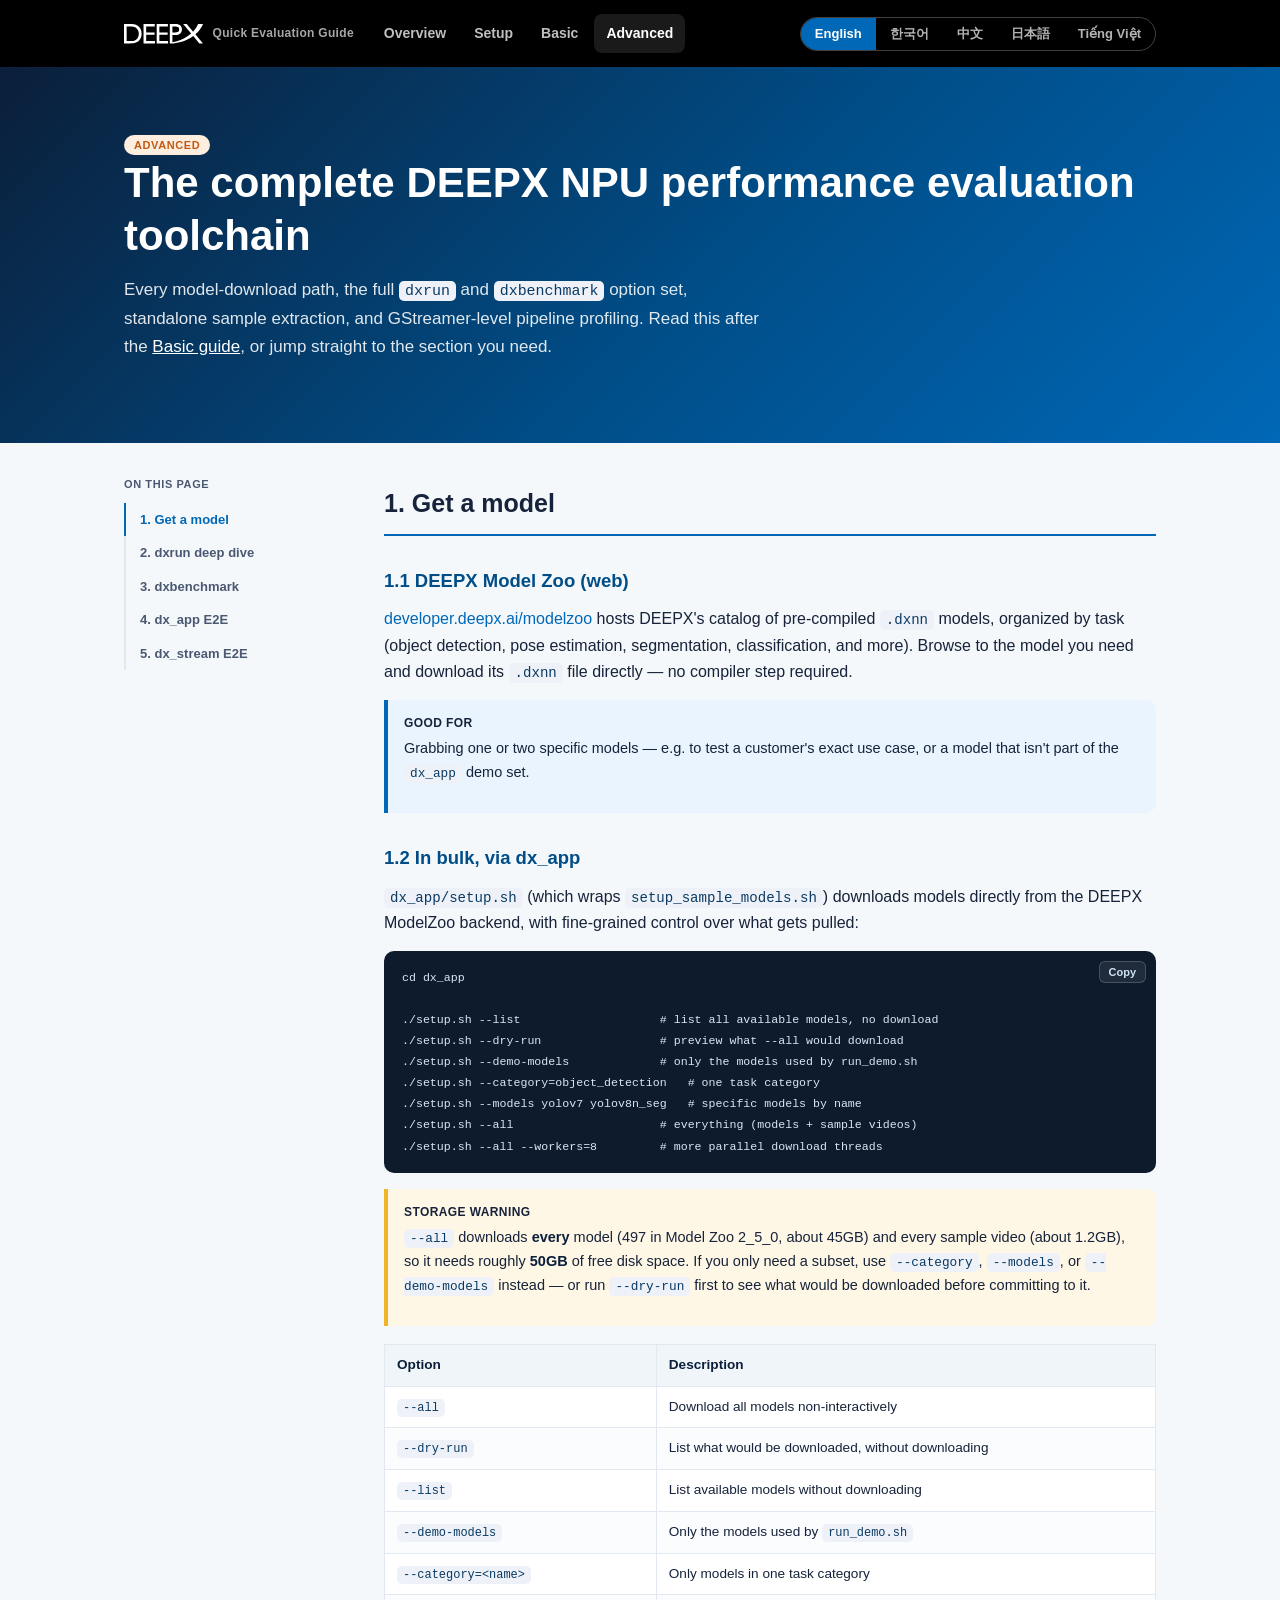
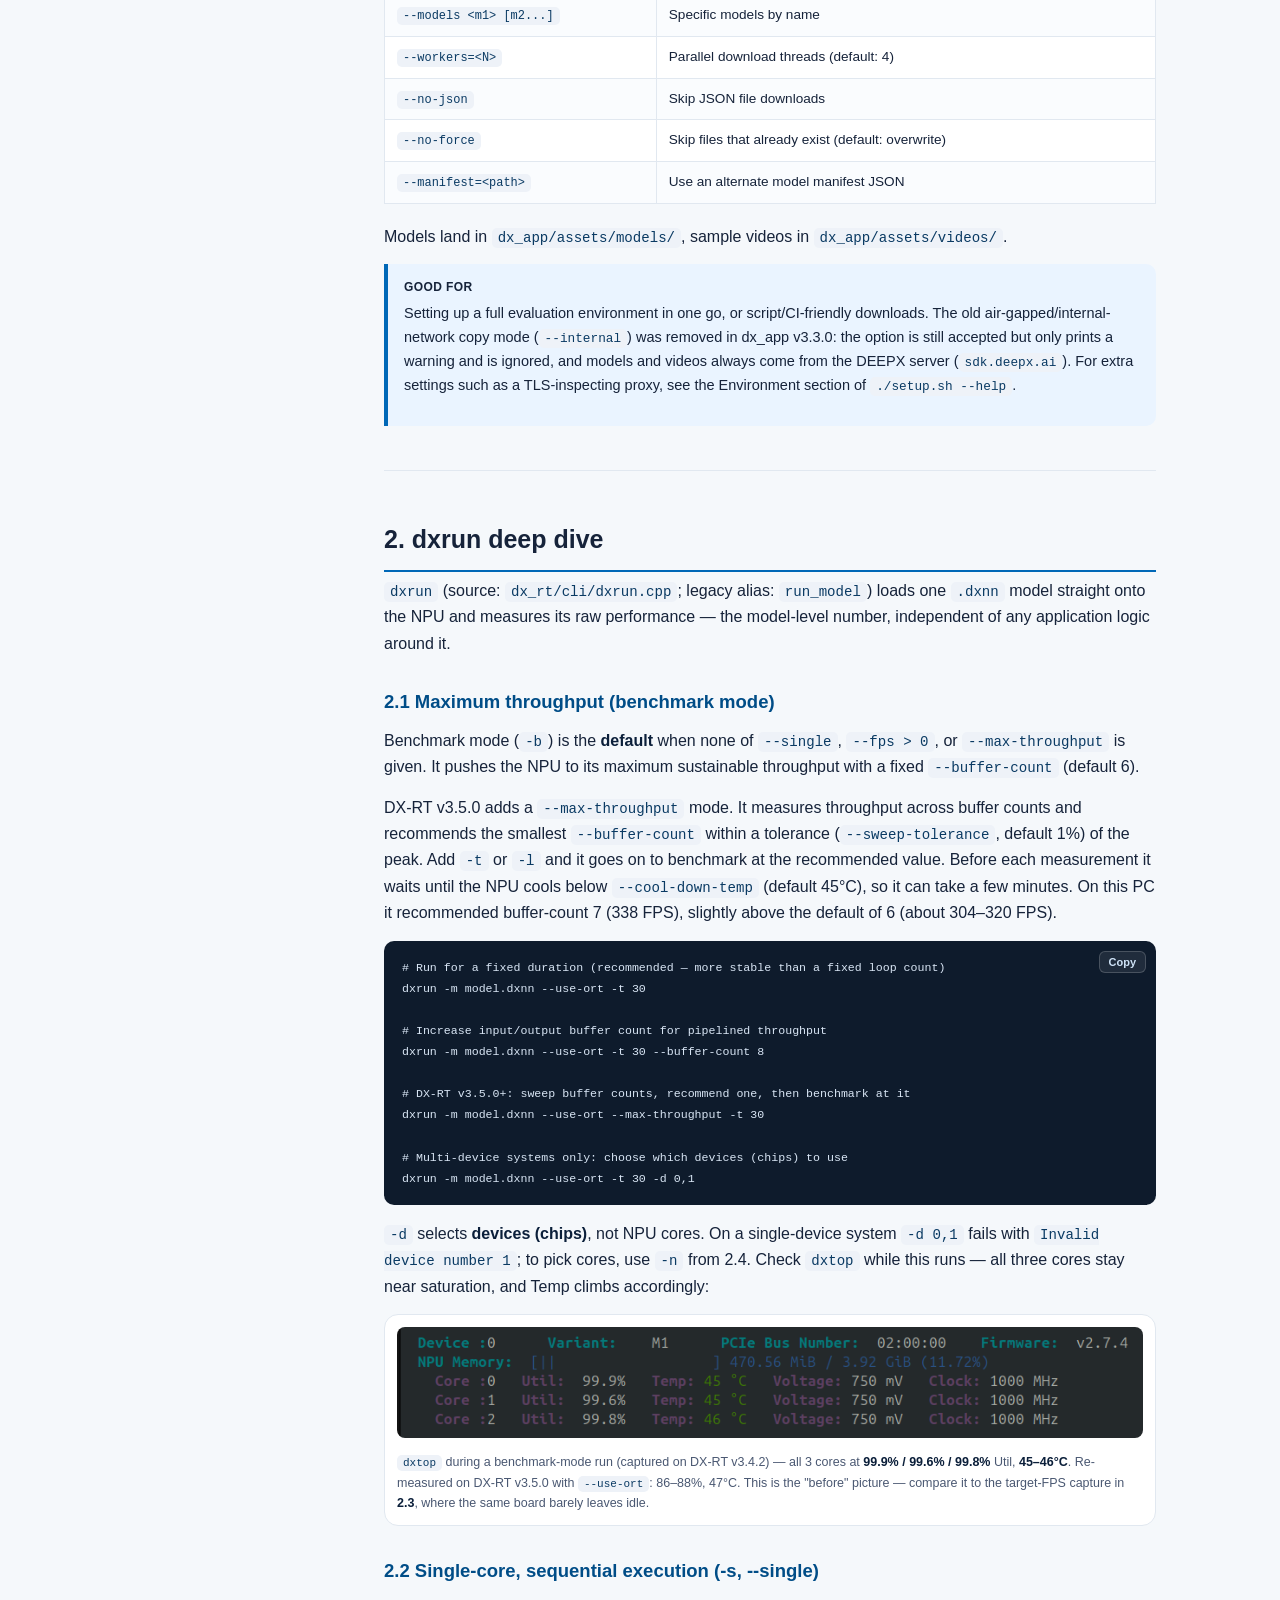
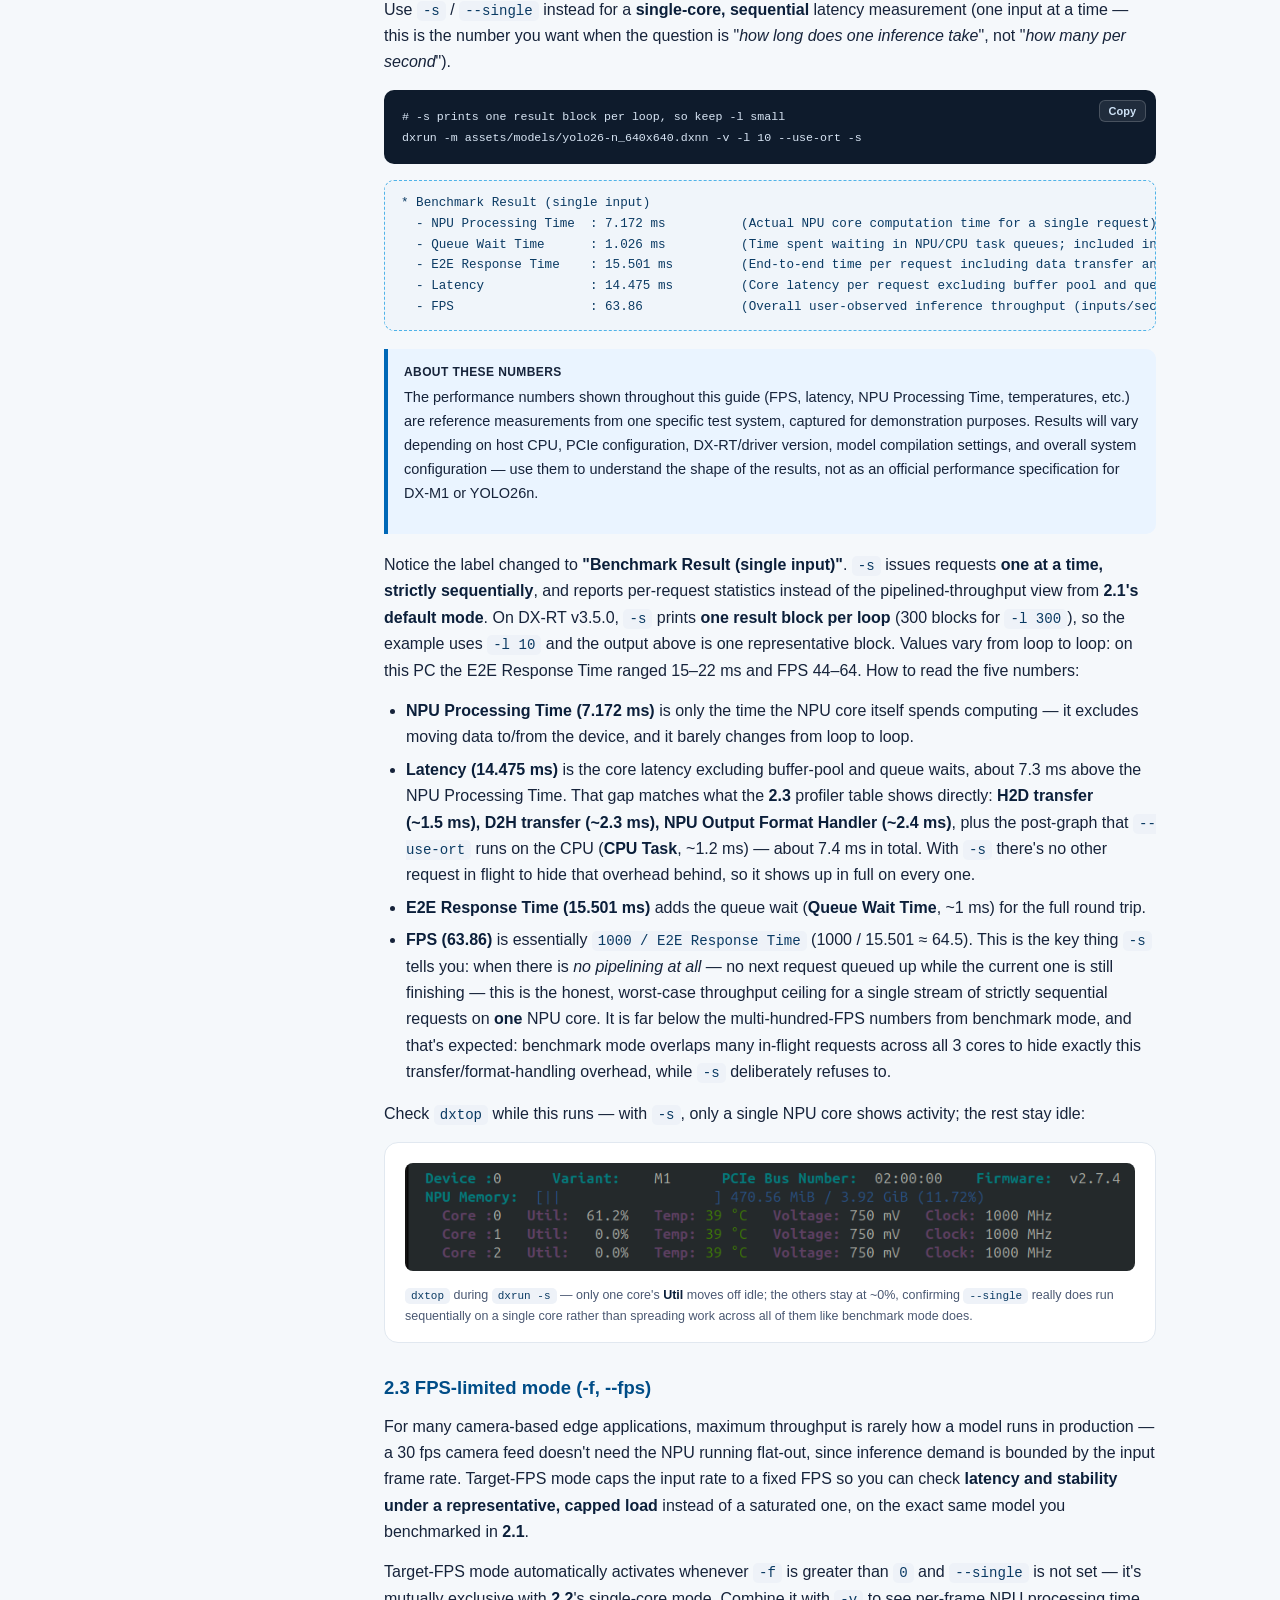
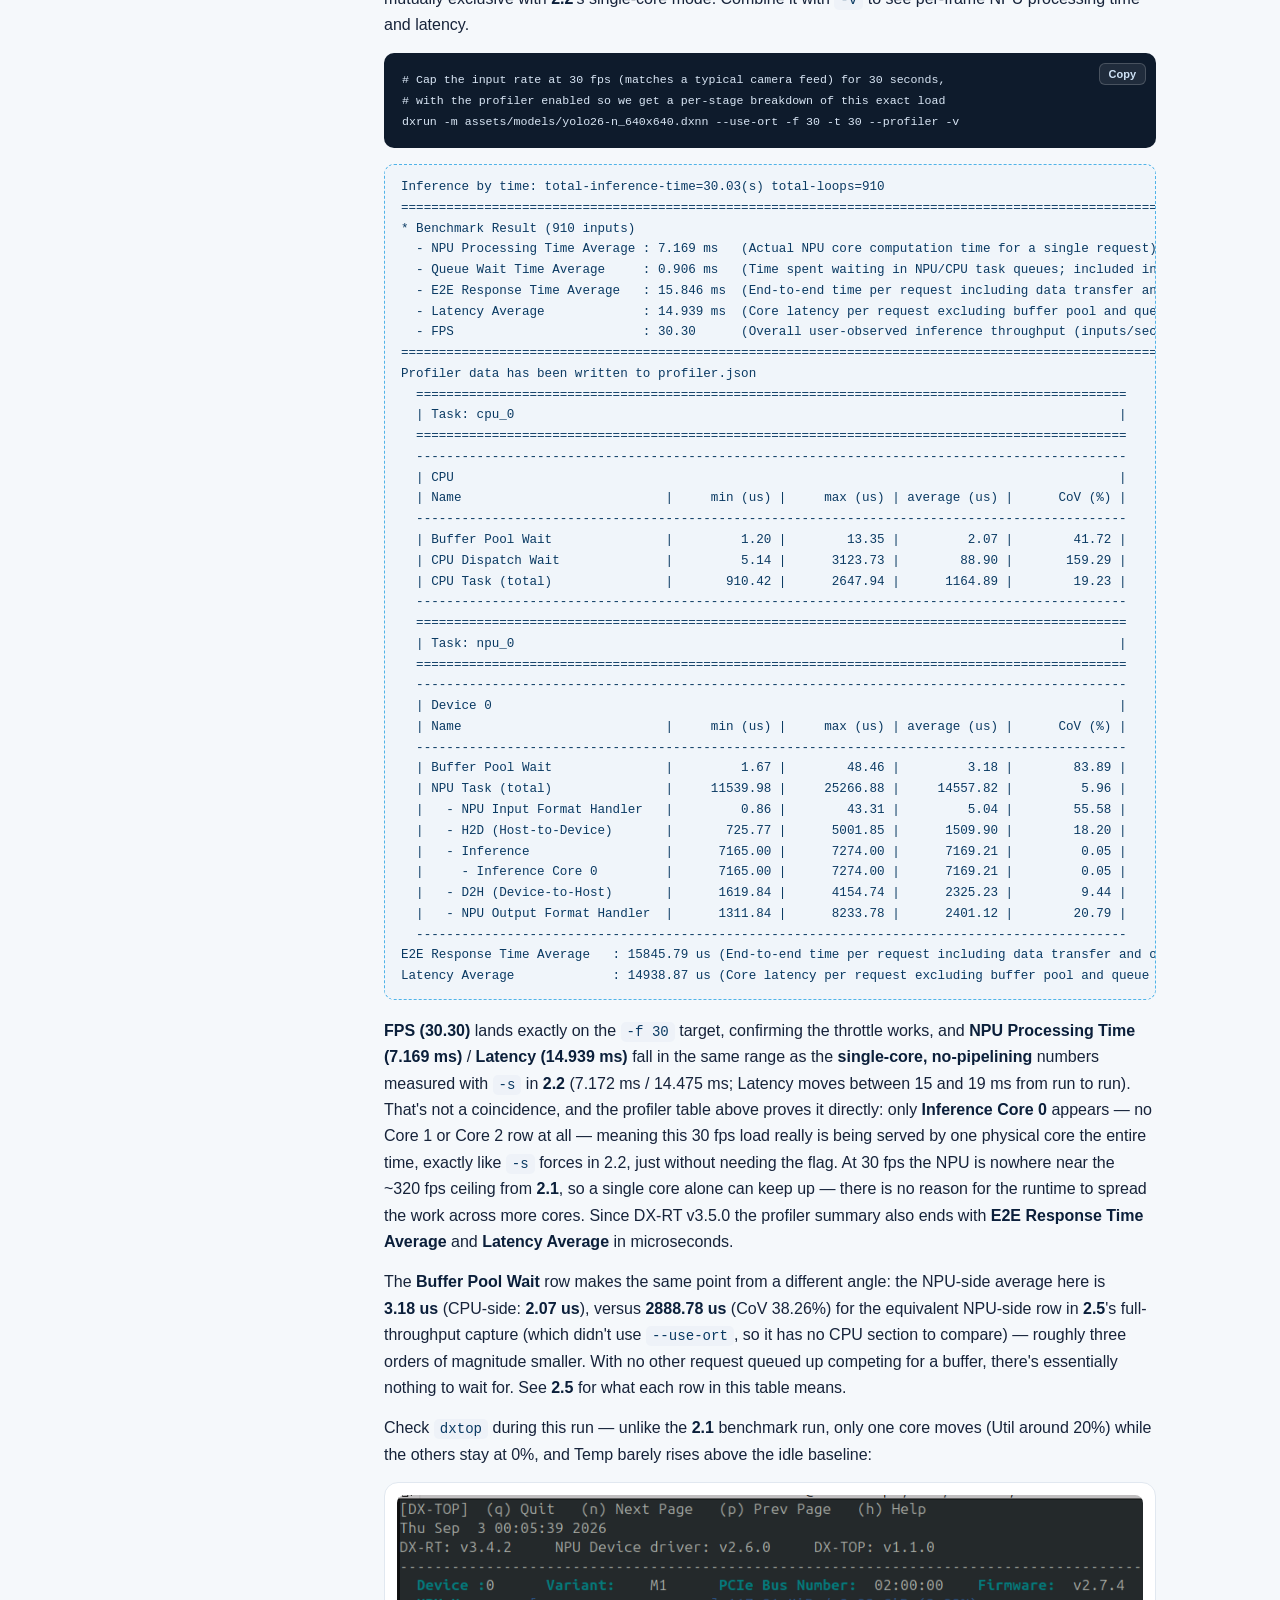
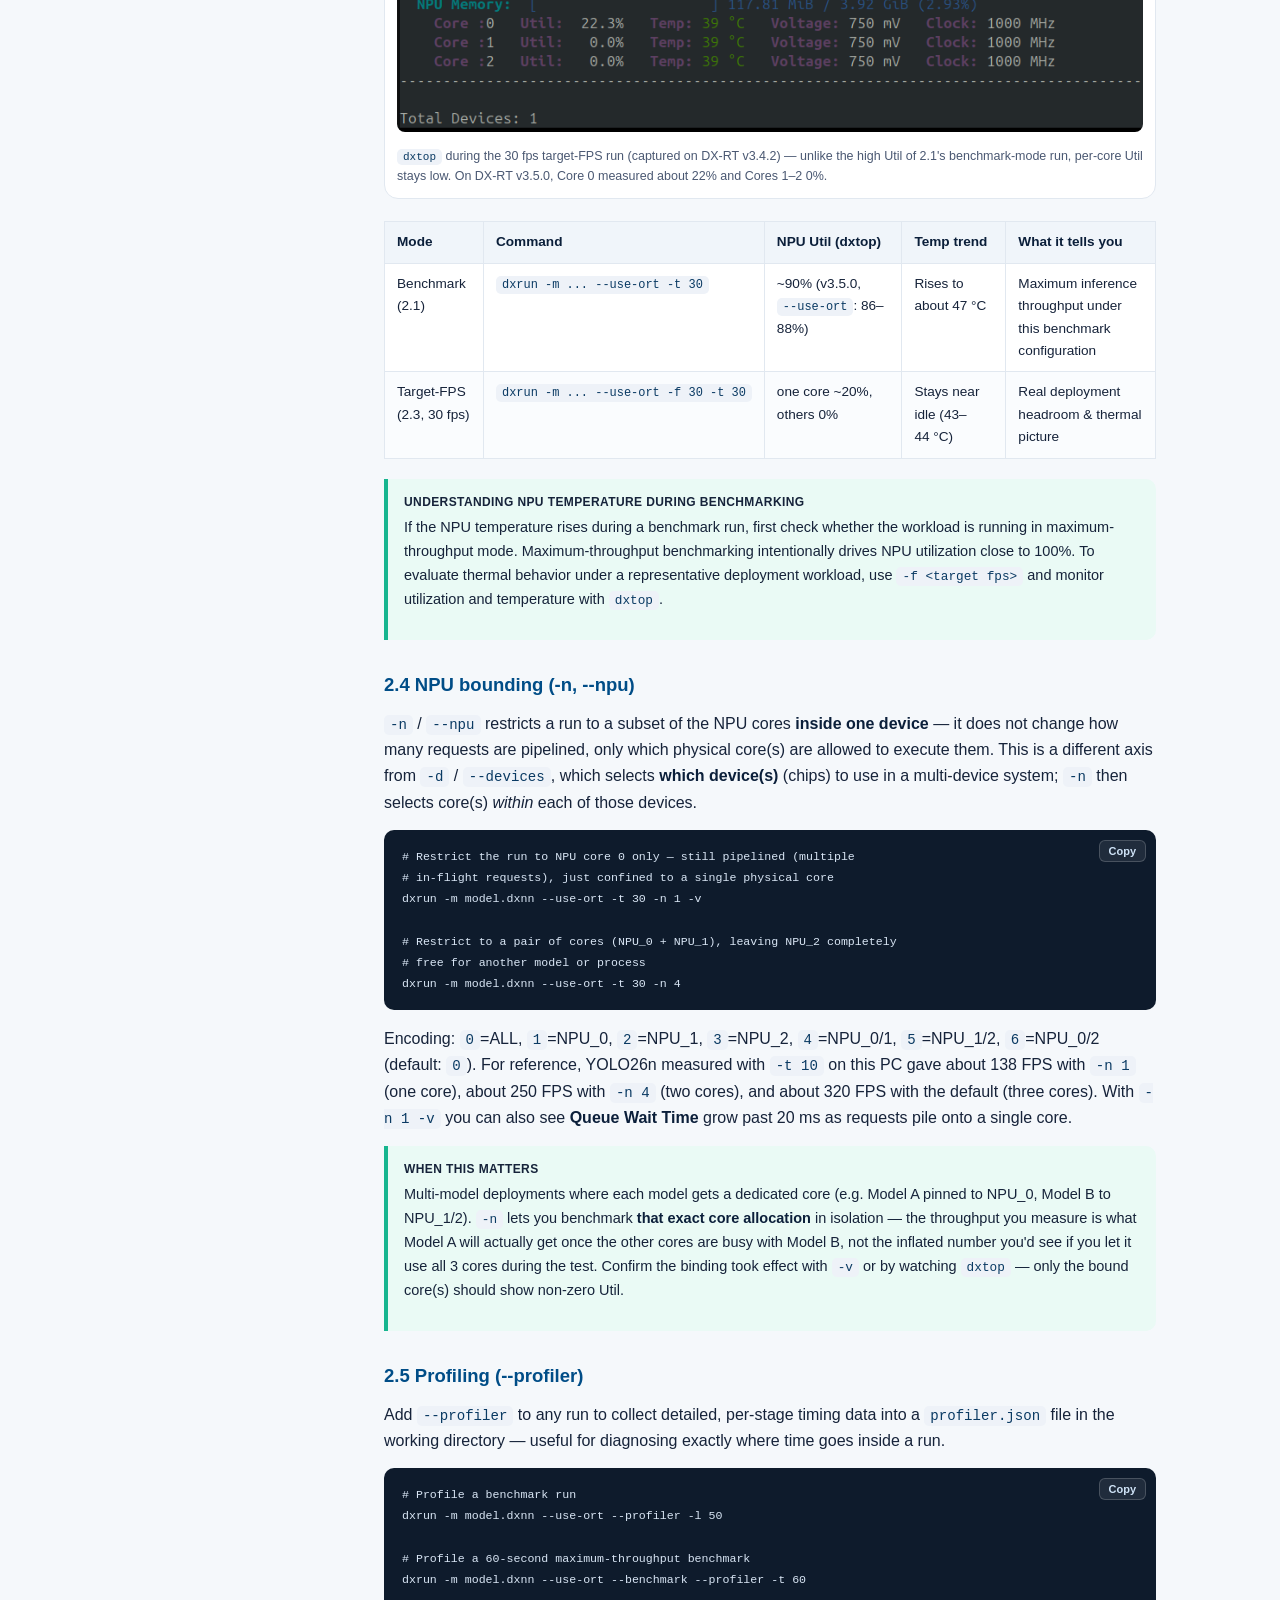
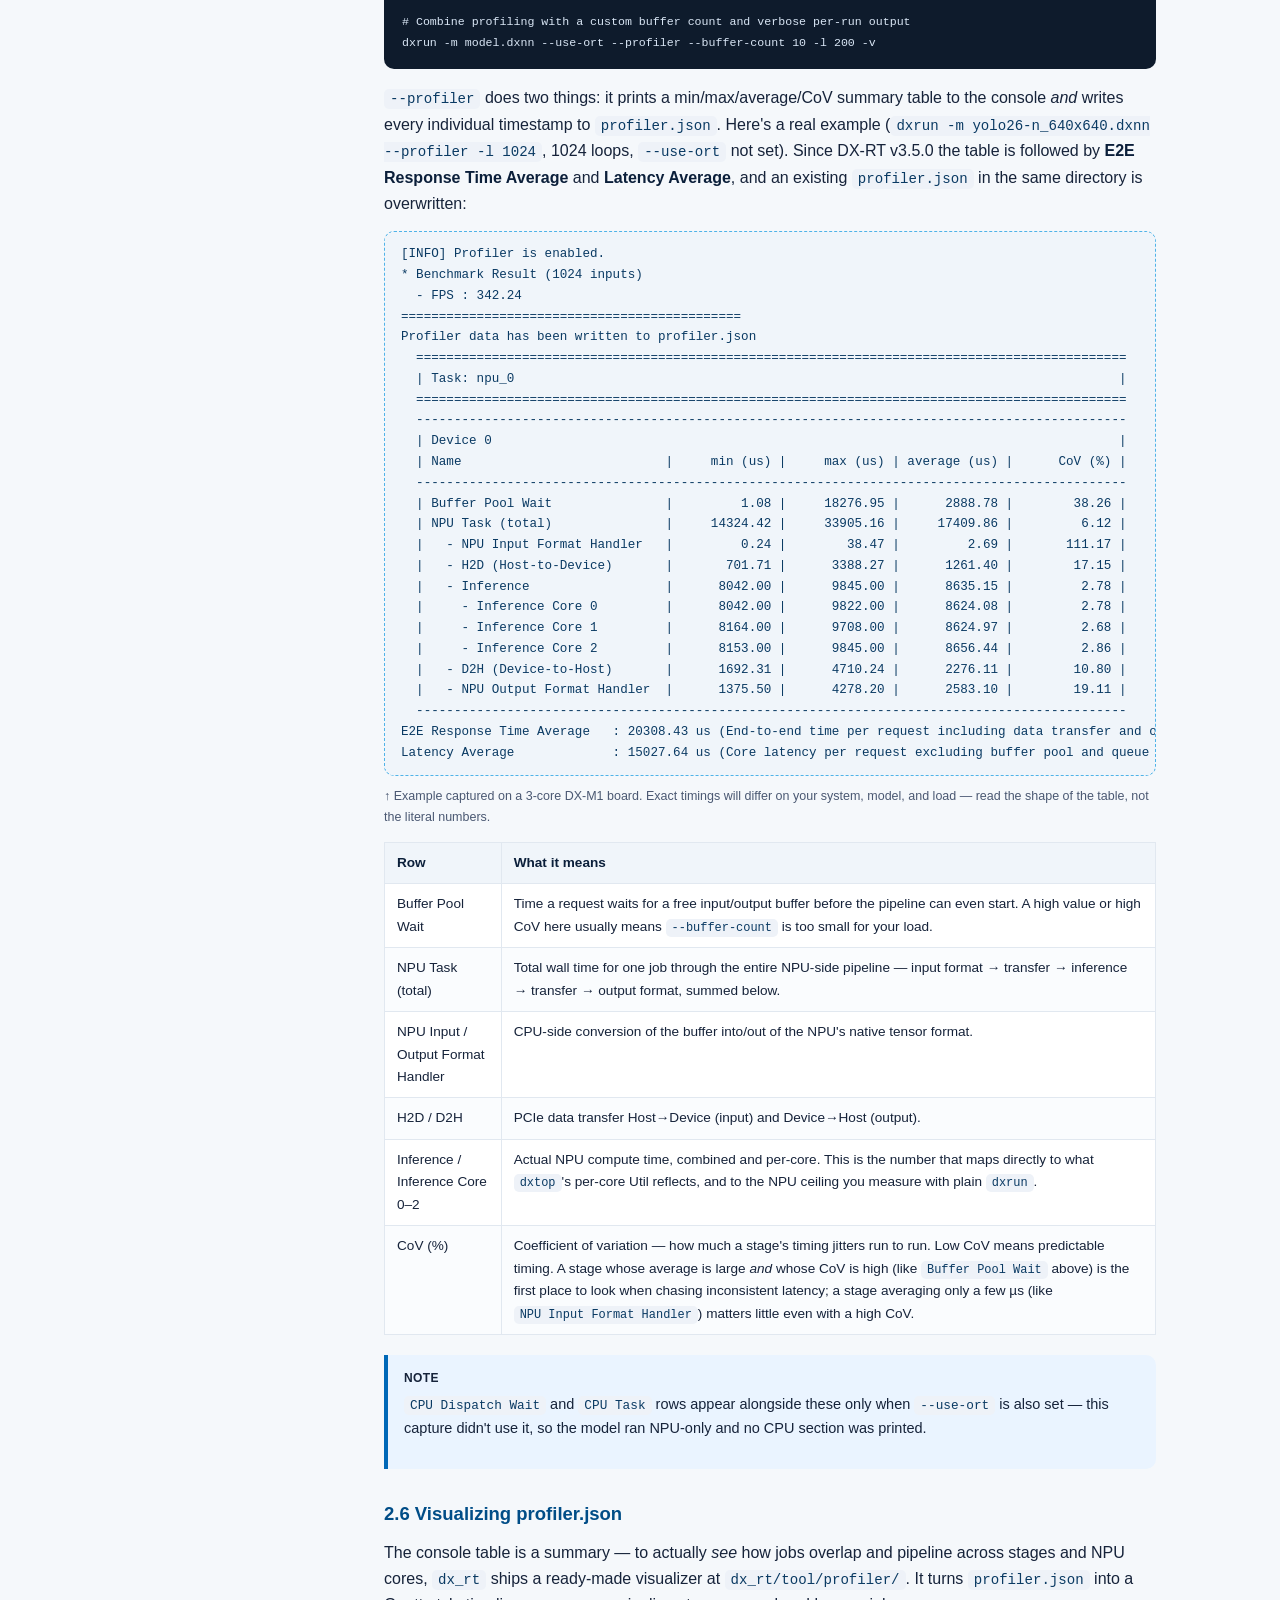
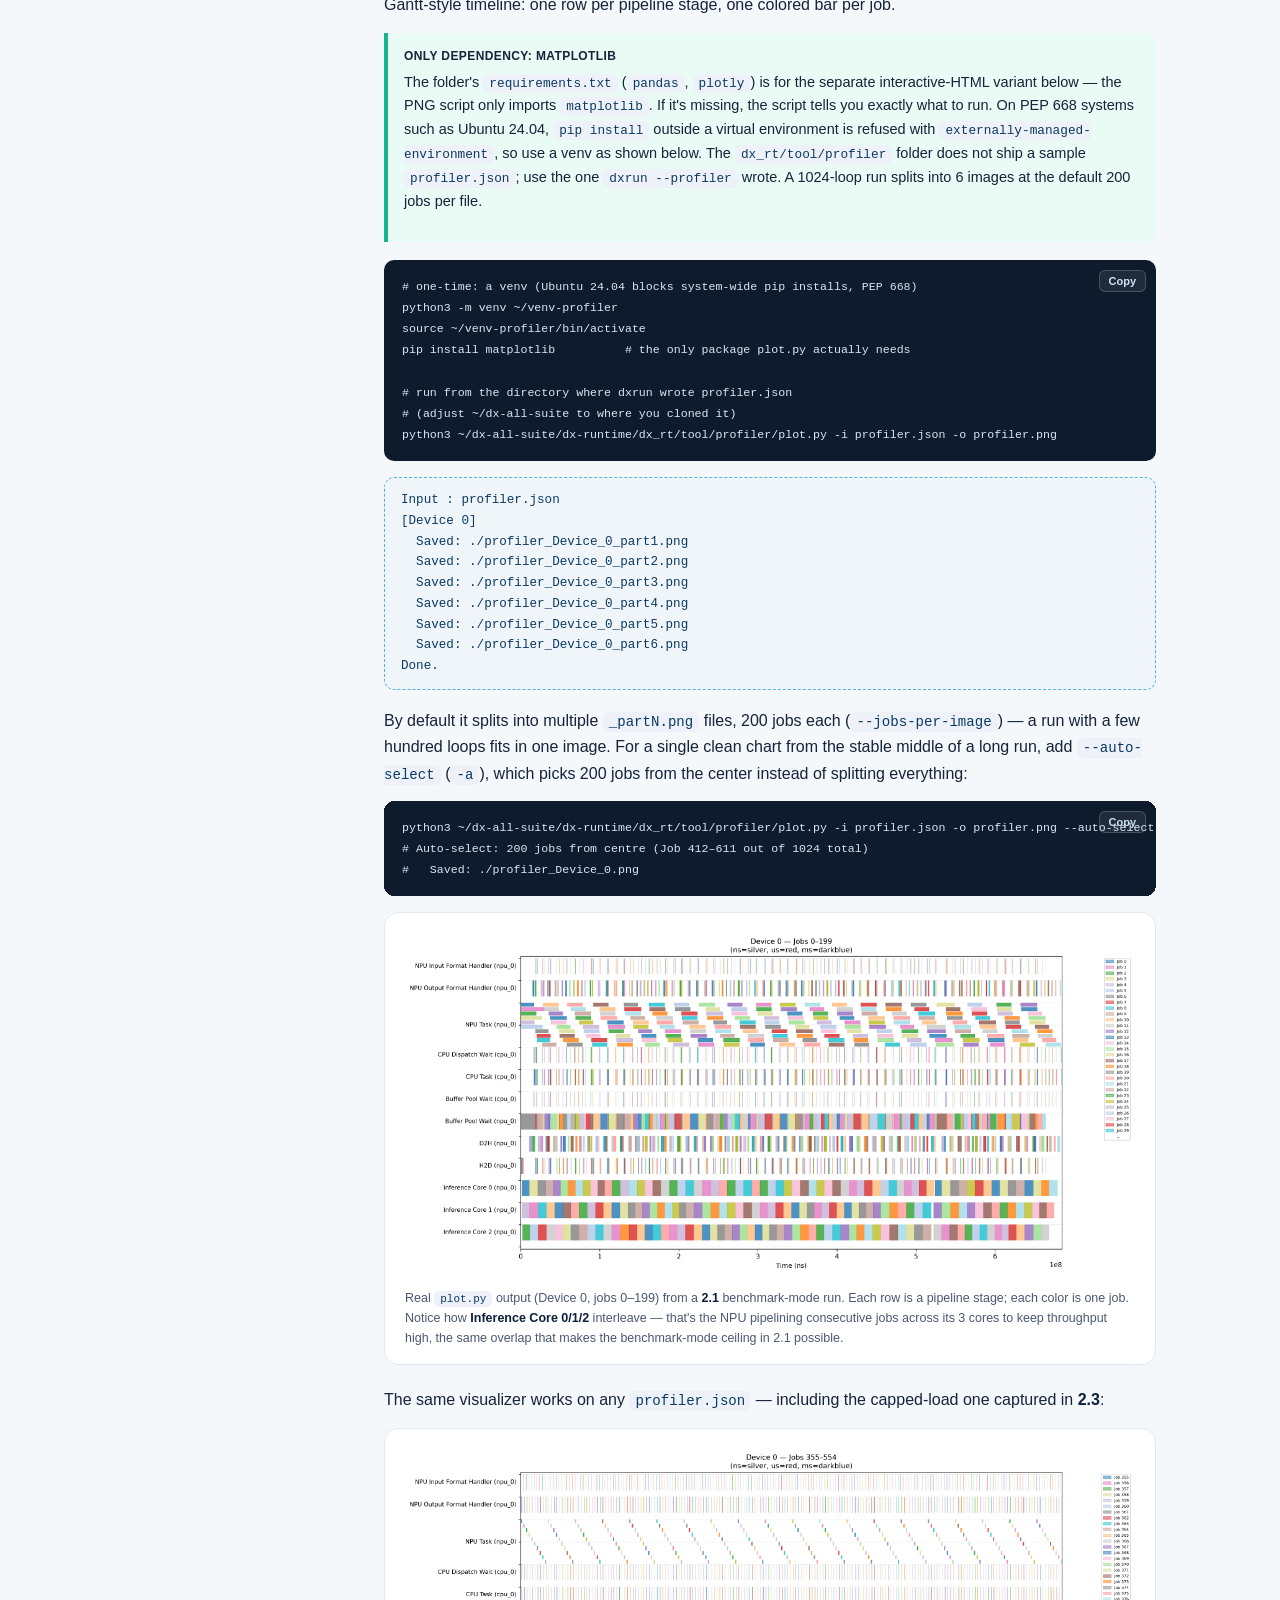
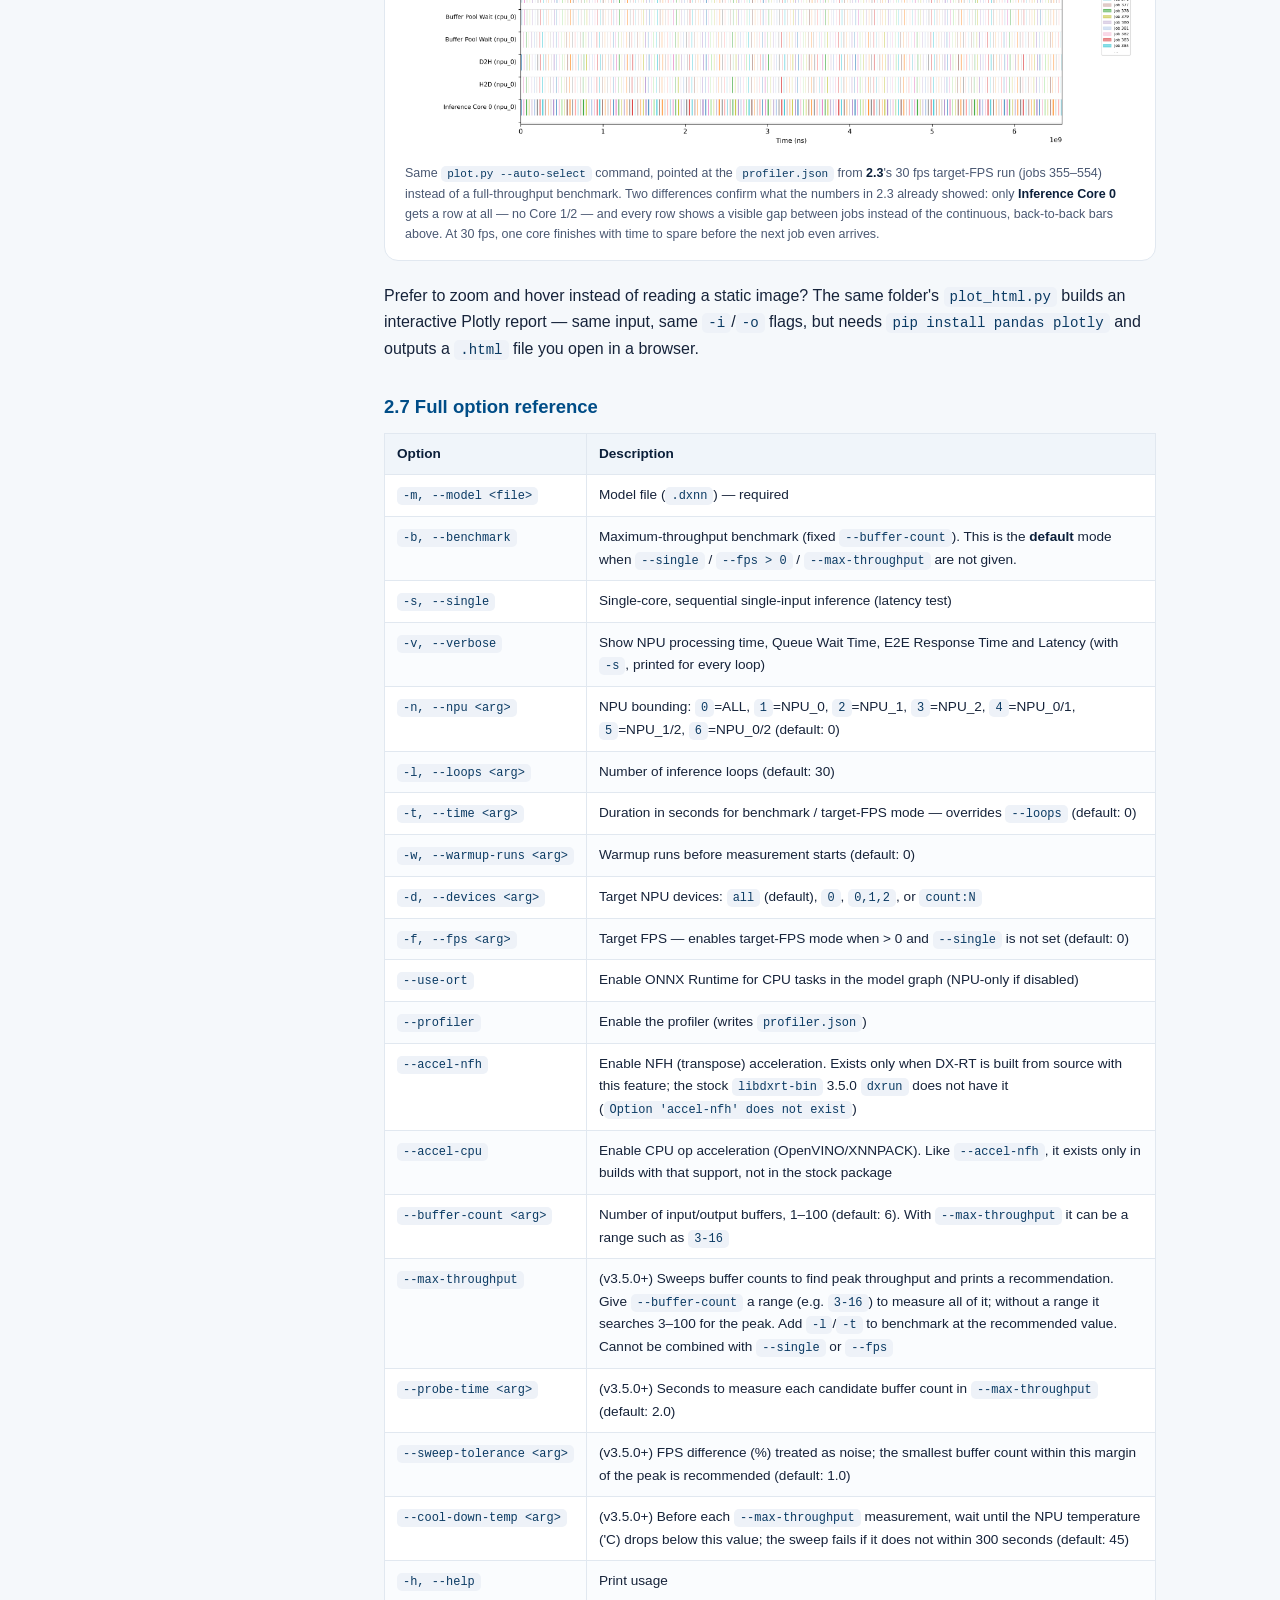
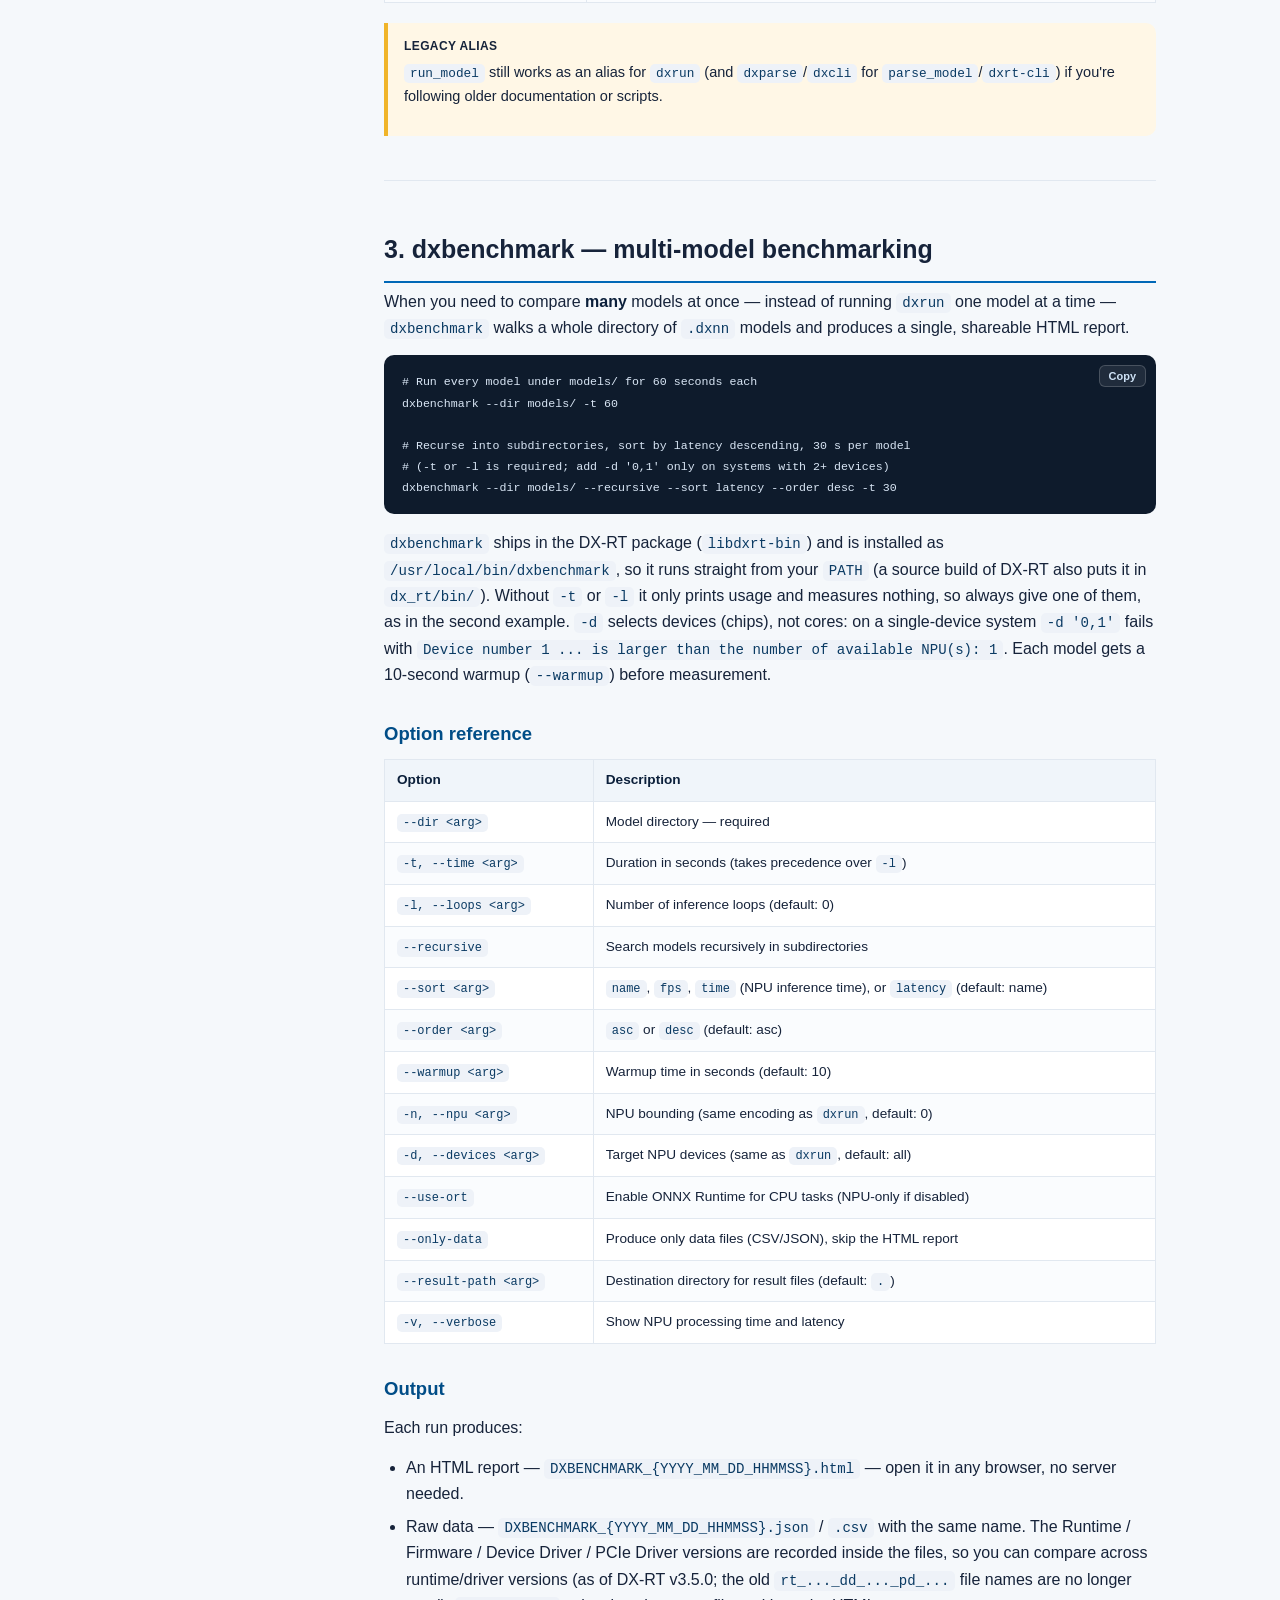
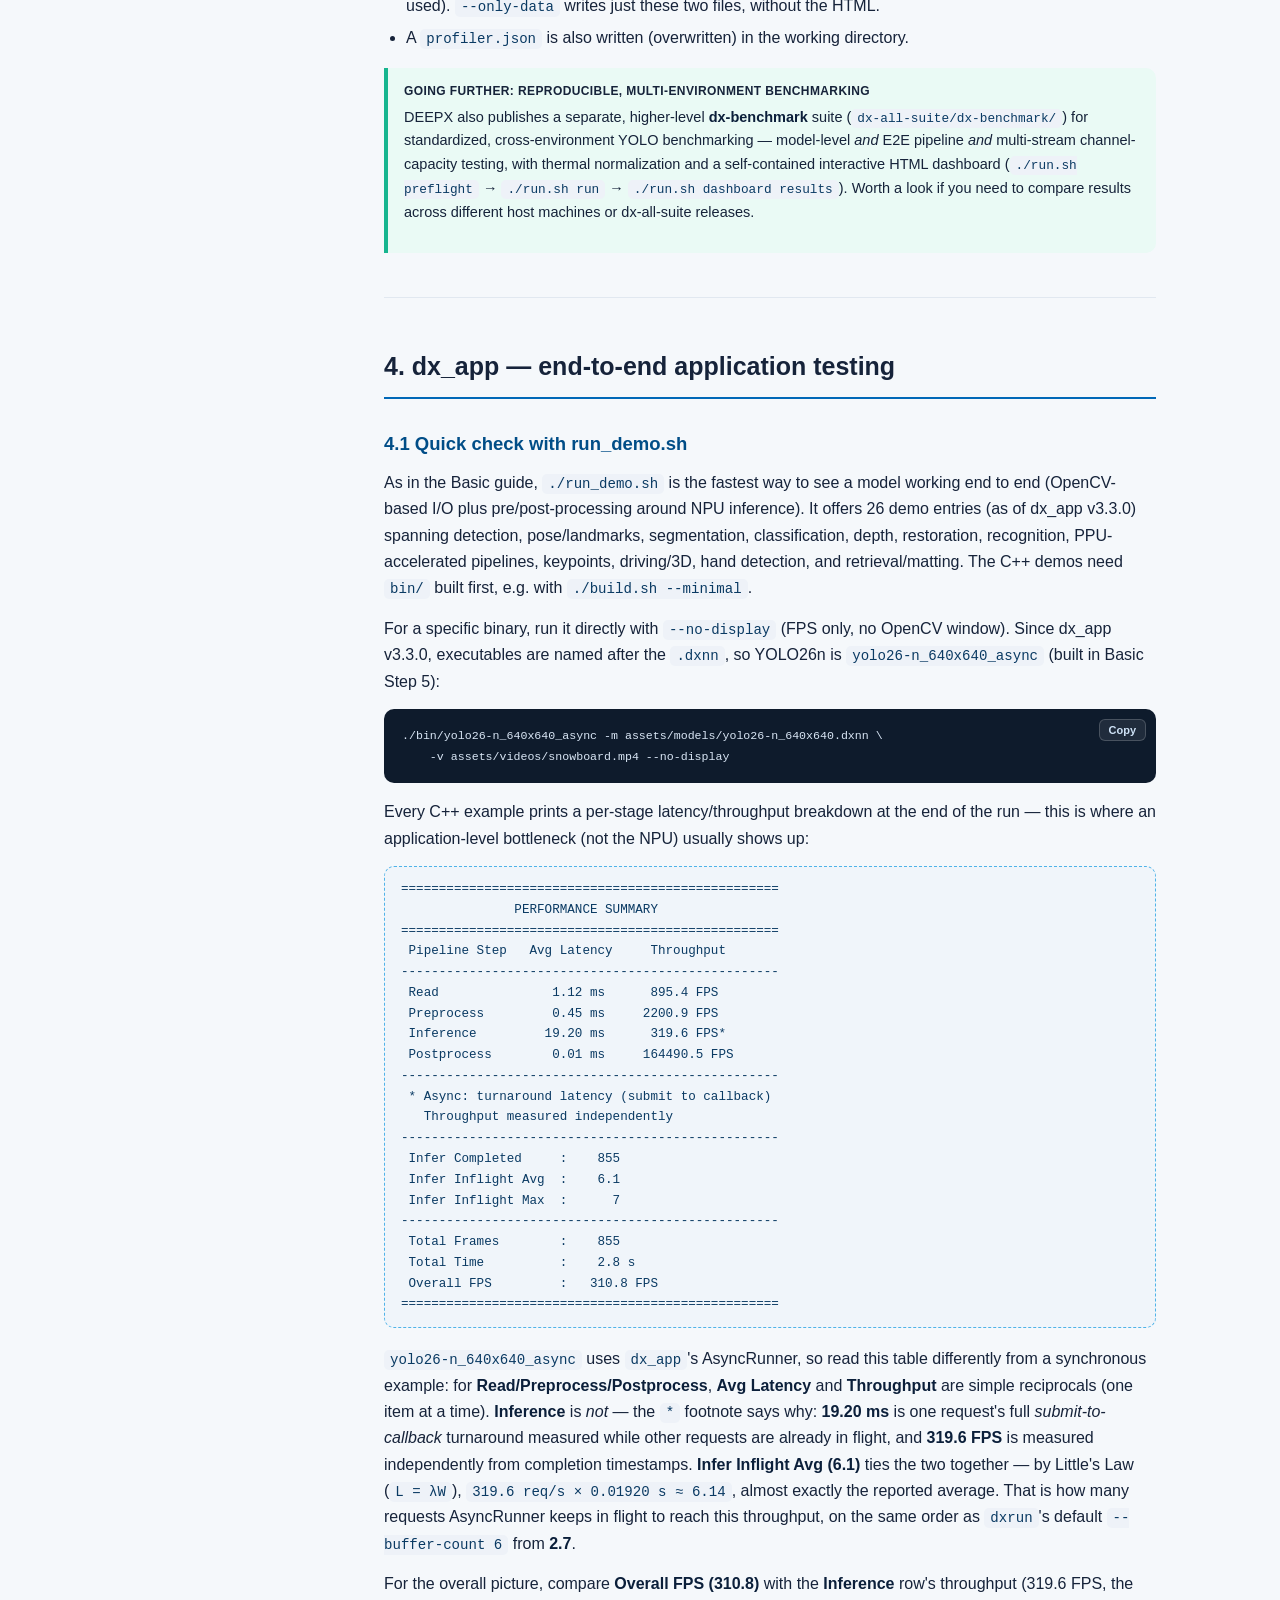
==== commit 81327dbb: "update after review" ====
--- a/advanced.html
+++ b/advanced.html
@@ -1474,24 +1474,24 @@
     <h3 data-lang-vi>4.2 Trích xuất sample độc lập bằng dx_tool.sh</h3>
     <p data-lang-en>
       To test one specific model in isolation — for integration testing,
-      handing to a customer, or cross-compiling for a target device —
+      sharing with another team, or cross-compiling for a target device —
       <code>dx_tool.sh extract</code> pulls a single model's C++ and/or Python
       example out of the <code>dx_app</code> tree into a small, self-contained
       project (its own <code>CMakeLists.txt</code>, vendored <code>common/</code>
       runtime, no dependency on the rest of the repo).
     </p>
     <p data-lang-ko>
-      특정 모델 하나만 따로 테스트하려면(통합 테스트, 고객 전달, 타깃 디바이스용 크로스 컴파일 등) <code>dx_tool.sh extract</code>를 사용하세요. <code>dx_app</code> 트리에서 해당 모델의 C++ 및/또는 Python 예제를 독립적인 소규모 프로젝트로 추출합니다(자체 <code>CMakeLists.txt</code>와 내장 <code>common/</code> 런타임을 포함하며, 저장소의 나머지 부분에 의존하지 않음).
-    </p>
-    <p data-lang-zh>如需单独测试某个模型（用于集成测试、交付客户或为目标设备交叉编译），可使用 <code>dx_tool.sh extract</code> 将单个模型的 C++ 和/或 Python 示例从 <code>dx_app</code> 代码树中提取为一个小型独立项目（自带 <code>CMakeLists.txt</code> 和 <code>common/</code> 运行时，不依赖仓库其他部分）。</p>
-    <p data-lang-ja>
-      結合テスト、顧客への提供、ターゲットデバイス向けのクロスコンパイルなどのために
+      특정 모델 하나만 따로 테스트하려면(통합 테스트, 다른 팀과 공유, 타깃 디바이스용 크로스 컴파일 등) <code>dx_tool.sh extract</code>를 사용하세요. <code>dx_app</code> 트리에서 해당 모델의 C++ 및/또는 Python 예제를 독립적인 소규모 프로젝트로 추출합니다(자체 <code>CMakeLists.txt</code>와 내장 <code>common/</code> 런타임을 포함하며, 저장소의 나머지 부분에 의존하지 않음).
+    </p>
+    <p data-lang-zh>如需单独测试某个模型（用于集成测试、与其他团队共享或为目标设备交叉编译），可使用 <code>dx_tool.sh extract</code> 将单个模型的 C++ 和/或 Python 示例从 <code>dx_app</code> 代码树中提取为一个小型独立项目（自带 <code>CMakeLists.txt</code> 和 <code>common/</code> 运行时，不依赖仓库其他部分）。</p>
+    <p data-lang-ja>
+      結合テスト、他チームとの共有、ターゲットデバイス向けのクロスコンパイルなどのために
       特定のモデルを単独でテストするには、<code>dx_tool.sh extract</code> を使用します。
       <code>dx_app</code> ツリーから 1 つのモデルの C++ や Python のサンプルを取り出し、
       小さな自己完結型のプロジェクト（専用の <code>CMakeLists.txt</code> と同梱の
       <code>common/</code> ランタイムを含み、リポジトリの他の部分に依存しない）を作成します。
     </p>
-    <p data-lang-vi>Để kiểm thử riêng một model cụ thể (phục vụ integration test, bàn giao cho khách hàng hoặc cross-compile cho thiết bị đích), <code>dx_tool.sh extract</code> tách ví dụ C++ và/hoặc Python của một model ra khỏi cây thư mục <code>dx_app</code> thành một project nhỏ, độc lập (có <code>CMakeLists.txt</code> riêng, kèm sẵn runtime <code>common/</code>, không phụ thuộc vào phần còn lại của repo).</p>
+    <p data-lang-vi>Để kiểm thử riêng một model cụ thể (phục vụ integration test, chia sẻ cho nhóm khác hoặc cross-compile cho thiết bị đích), <code>dx_tool.sh extract</code> tách ví dụ C++ và/hoặc Python của một model ra khỏi cây thư mục <code>dx_app</code> thành một project nhỏ, độc lập (có <code>CMakeLists.txt</code> riêng, kèm sẵn runtime <code>common/</code>, không phụ thuộc vào phần còn lại của repo).</p>
     <div class="dx-code-wrap">
 <pre><code>cd dx_app
 
@@ -1507,11 +1507,11 @@
 cmake .. && make -j$(nproc)
 ./yolo26-n_640x640_async -m &lt;model&gt;.dxnn -v &lt;video&gt; --no-display</code></pre>
     </div>
-    <p data-lang-en>Since dx_app v3.3.0 the examples are laid out as <code>task/family/variant</code>, so the old path (<code>object_detection/yolo26n</code>) fails with <code>directory not found</code>. Passing the family path (<code>object_detection/yolo26</code>) extracts all five variants (n/s/m/l/x). Also since v3.3.0, <code>common/</code> is no longer copied wholesale: only the files the model actually uses are kept (38 of 177 for YOLO26n); add <code>--no-prune</code> for the old full copy. The extracted project builds and runs exactly like the in-tree example — same CLI flags, same performance-breakdown output — but can be copied anywhere (a customer environment, a CI runner, a separate git repo) without the rest of <code>dx_app</code>. The build machine still needs DX-RT (v3.5.0 or newer) and OpenCV installed.</p>
-    <p data-lang-ko>dx_app v3.3.0부터 예제 디렉터리가 <code>태스크/패밀리/변형</code> 구조로 바뀌었으므로, 예전 경로(<code>object_detection/yolo26n</code>)를 지정하면 <code>directory not found</code> 오류가 발생합니다. 패밀리 경로(<code>object_detection/yolo26</code>)를 지정하면 n/s/m/l/x 다섯 변형을 모두 추출합니다. 또한 v3.3.0부터는 <code>common/</code>을 통째로 복사하지 않고 해당 모델이 실제로 사용하는 파일만 남깁니다(YOLO26n은 177개 중 38개). 예전처럼 전부 복사하려면 <code>--no-prune</code>을 추가하세요. 추출된 프로젝트는 트리 내 예제와 똑같이 빌드·실행되며(CLI 옵션과 성능 분석 출력도 동일), <code>dx_app</code>의 나머지 부분 없이 어디로든(고객 환경, CI 러너, 별도 git 저장소) 복사할 수 있습니다. 단, 빌드 머신에는 DX-RT(v3.5.0 이상)와 OpenCV가 설치되어 있어야 합니다.</p>
-    <p data-lang-zh>自 dx_app v3.3.0 起，示例目录改为 <code>任务/系列/变体</code> 结构，因此传入旧路径（<code>object_detection/yolo26n</code>）会报 <code>directory not found</code>。传入系列路径（<code>object_detection/yolo26</code>）则会提取 n/s/m/l/x 全部五个变体。同样自 v3.3.0 起，<code>common/</code> 不再整体复制，只保留模型实际用到的文件（YOLO26n 为 177 个中的 38 个）；如需像以前一样完整复制，请加上 <code>--no-prune</code>。提取出的项目与代码树内示例的构建和运行方式完全相同（CLI 选项相同，性能明细输出也相同），但可以脱离 <code>dx_app</code> 其余部分复制到任何位置（客户环境、CI runner、独立的 git 仓库）。构建机器仍需安装 DX-RT（v3.5.0 或更高版本）和 OpenCV。</p>
-    <p data-lang-ja>dx_app v3.3.0 以降、サンプルは <code>タスク/ファミリー/バリアント</code> の構成になったため、以前のパス（<code>object_detection/yolo26n</code>）を指定すると <code>directory not found</code> エラーになります。ファミリーのパス（<code>object_detection/yolo26</code>）を指定すると、5 つのバリアント（n/s/m/l/x）をすべて抽出します。また v3.3.0 以降は <code>common/</code> 全体はコピーされず、そのモデルが実際に使用するファイルだけが残ります（YOLO26n では 177 個中 38 個）。以前のようにすべてコピーするには <code>--no-prune</code> を追加してください。抽出したプロジェクトは、ツリー内のサンプルとまったく同じようにビルド・実行できます（CLI オプションも性能内訳の出力も同じです）。さらに、<code>dx_app</code> の他の部分がなくても、任意の場所（顧客環境、CI ランナー、別の git リポジトリなど）にコピーできます。ただし、ビルドするマシンには DX-RT（v3.5.0 以降）と OpenCV のインストールが必要です。</p>
-    <p data-lang-vi>Từ dx_app v3.3.0, thư mục ví dụ được tổ chức theo <code>task/family/variant</code>, nên đường dẫn cũ (<code>object_detection/yolo26n</code>) sẽ báo lỗi <code>directory not found</code>. Truyền đường dẫn family (<code>object_detection/yolo26</code>) sẽ trích xuất cả năm biến thể (n/s/m/l/x). Cũng từ v3.3.0, <code>common/</code> không còn được sao chép toàn bộ: chỉ giữ các file model thực sự dùng (38 trên 177 với YOLO26n); thêm <code>--no-prune</code> nếu muốn sao chép đầy đủ như trước. Project sau khi trích xuất được build và chạy giống hệt ví dụ trong repo (cùng tùy chọn CLI, cùng output phân tích hiệu năng), nhưng có thể sao chép tới bất kỳ đâu (môi trường khách hàng, CI runner, một git repo riêng) mà không cần phần còn lại của <code>dx_app</code>. Máy build vẫn cần cài DX-RT (v3.5.0 trở lên) và OpenCV.</p>
+    <p data-lang-en>Since dx_app v3.3.0 the examples are laid out as <code>task/family/variant</code>, so the old path (<code>object_detection/yolo26n</code>) fails with <code>directory not found</code>. Passing the family path (<code>object_detection/yolo26</code>) extracts all five variants (n/s/m/l/x). Also since v3.3.0, <code>common/</code> is no longer copied wholesale: only the files the model actually uses are kept (38 of 177 for YOLO26n); add <code>--no-prune</code> for the old full copy. The extracted project builds and runs exactly like the in-tree example — same CLI flags, same performance-breakdown output — but can be copied anywhere (another machine, a CI runner, a separate git repo) without the rest of <code>dx_app</code>. The build machine still needs DX-RT (v3.5.0 or newer) and OpenCV installed. Sample models and sample data remain evaluation-only, so do not ship them inside a product (see the license note in <a href="basic.html#get-model">Basic → Step 1</a>).</p>
+    <p data-lang-ko>dx_app v3.3.0부터 예제 디렉터리가 <code>태스크/패밀리/변형</code> 구조로 바뀌었으므로, 예전 경로(<code>object_detection/yolo26n</code>)를 지정하면 <code>directory not found</code> 오류가 발생합니다. 패밀리 경로(<code>object_detection/yolo26</code>)를 지정하면 n/s/m/l/x 다섯 변형을 모두 추출합니다. 또한 v3.3.0부터는 <code>common/</code>을 통째로 복사하지 않고 해당 모델이 실제로 사용하는 파일만 남깁니다(YOLO26n은 177개 중 38개). 예전처럼 전부 복사하려면 <code>--no-prune</code>을 추가하세요. 추출된 프로젝트는 트리 내 예제와 똑같이 빌드·실행되며(CLI 옵션과 성능 분석 출력도 동일), <code>dx_app</code>의 나머지 부분 없이 어디로든(다른 머신, CI 러너, 별도 git 저장소) 복사할 수 있습니다. 단, 빌드 머신에는 DX-RT(v3.5.0 이상)와 OpenCV가 설치되어 있어야 합니다. 샘플 모델과 샘플 데이터는 평가 용도로만 쓸 수 있으므로 제품에 포함해 배포하지 마세요(<a href="basic.html#get-model">Basic → 1단계</a>의 라이선스 안내 참고).</p>
+    <p data-lang-zh>自 dx_app v3.3.0 起，示例目录改为 <code>任务/系列/变体</code> 结构，因此传入旧路径（<code>object_detection/yolo26n</code>）会报 <code>directory not found</code>。传入系列路径（<code>object_detection/yolo26</code>）则会提取 n/s/m/l/x 全部五个变体。同样自 v3.3.0 起，<code>common/</code> 不再整体复制，只保留模型实际用到的文件（YOLO26n 为 177 个中的 38 个）；如需像以前一样完整复制，请加上 <code>--no-prune</code>。提取出的项目与代码树内示例的构建和运行方式完全相同（CLI 选项相同，性能明细输出也相同），但可以脱离 <code>dx_app</code> 其余部分复制到任何位置（其他机器、CI runner、独立的 git 仓库）。构建机器仍需安装 DX-RT（v3.5.0 或更高版本）和 OpenCV。示例模型和示例数据仅限评估使用，请勿随产品一起分发（参见 <a href="basic.html#get-model">Basic → 第 1 步</a>中的许可说明）。</p>
+    <p data-lang-ja>dx_app v3.3.0 以降、サンプルは <code>タスク/ファミリー/バリアント</code> の構成になったため、以前のパス（<code>object_detection/yolo26n</code>）を指定すると <code>directory not found</code> エラーになります。ファミリーのパス（<code>object_detection/yolo26</code>）を指定すると、5 つのバリアント（n/s/m/l/x）をすべて抽出します。また v3.3.0 以降は <code>common/</code> 全体はコピーされず、そのモデルが実際に使用するファイルだけが残ります（YOLO26n では 177 個中 38 個）。以前のようにすべてコピーするには <code>--no-prune</code> を追加してください。抽出したプロジェクトは、ツリー内のサンプルとまったく同じようにビルド・実行できます（CLI オプションも性能内訳の出力も同じです）。さらに、<code>dx_app</code> の他の部分がなくても、任意の場所（別のマシン、CI ランナー、別の git リポジトリなど）にコピーできます。ただし、ビルドするマシンには DX-RT（v3.5.0 以降）と OpenCV のインストールが必要です。サンプルモデルとサンプルデータは評価目的に限られるため、製品に含めて配布しないでください（<a href="basic.html#get-model">Basic → ステップ 1</a> のライセンスに関する注記を参照）。</p>
+    <p data-lang-vi>Từ dx_app v3.3.0, thư mục ví dụ được tổ chức theo <code>task/family/variant</code>, nên đường dẫn cũ (<code>object_detection/yolo26n</code>) sẽ báo lỗi <code>directory not found</code>. Truyền đường dẫn family (<code>object_detection/yolo26</code>) sẽ trích xuất cả năm biến thể (n/s/m/l/x). Cũng từ v3.3.0, <code>common/</code> không còn được sao chép toàn bộ: chỉ giữ các file model thực sự dùng (38 trên 177 với YOLO26n); thêm <code>--no-prune</code> nếu muốn sao chép đầy đủ như trước. Project sau khi trích xuất được build và chạy giống hệt ví dụ trong repo (cùng tùy chọn CLI, cùng output phân tích hiệu năng), nhưng có thể sao chép tới bất kỳ đâu (máy khác, CI runner, một git repo riêng) mà không cần phần còn lại của <code>dx_app</code>. Máy build vẫn cần cài DX-RT (v3.5.0 trở lên) và OpenCV. Model mẫu và dữ liệu mẫu chỉ dùng để đánh giá, vì vậy đừng đưa chúng vào sản phẩm để phân phối (xem lưu ý giấy phép ở <a href="basic.html#get-model">Basic → Step 1</a>).</p>
 
     <h3 data-lang-en>4.3 The cost of a live preview (--no-display)</h3>
     <h3 data-lang-ko>4.3 화면 출력의 비용 (--no-display)</h3>
@@ -1519,23 +1519,28 @@
     <h3 data-lang-ja>4.3 ライブプレビューのコスト（--no-display）</h3>
     <h3 data-lang-vi>4.3 Ảnh hưởng của live preview (--no-display)</h3>
     <p data-lang-en>
-      Running the exact same extracted binary against the exact same video, with and without <code>--no-display</code>, gives
-      clearly different results — this isn't noise, and it's worth understanding why. Up to dx_app v3.2.x, turning on the preview
-      dropped 310 → 119 FPS; v3.3.0 reworked the display path, so the default now gives about 217 FPS and <code>--drop-frames</code>
-      matches <code>--no-display</code> (about 303 FPS). The runs below are on v3.3.0 (they run from the extracted package's
-      <code>build/</code>, so <code>dx_app/assets</code> is six levels up):
-    </p>
-    <p data-lang-ko>
-      추출한 같은 바이너리로 같은 비디오를 <code>--no-display</code> 유무만 바꿔 실행하면 결과가 확연히 다릅니다. 이는 측정 오차가 아니며, 원인을 이해해 둘 필요가 있습니다. dx_app v3.2.x까지는 화면 출력을 켜면 310 → 119 FPS로 떨어졌지만, v3.3.0에서 화면 출력 경로가 개선되어 기본 설정에서 약 217 FPS, <code>--drop-frames</code>를 지정하면 <code>--no-display</code>와 같은 수준(약 303 FPS)이 나옵니다. 아래는 v3.3.0에서 실행한 결과입니다(추출한 패키지의 <code>build/</code>에서 실행하므로 <code>dx_app/assets</code>는 6단계 상위 경로에 있습니다):
-    </p>
-    <p data-lang-zh>使用同一个提取出的二进制文件和同一段视频，仅切换是否使用 <code>--no-display</code>，结果就明显不同。这不是测量误差，值得弄清原因。在 dx_app v3.2.x 及更早版本中，开启预览后 FPS 从 310 降至 119；v3.3.0 重构了显示路径，默认约为 217 FPS，加上 <code>--drop-frames</code> 则与 <code>--no-display</code> 相当（约 303 FPS）。以下结果在 v3.3.0 上测得（在提取包的 <code>build/</code> 目录中运行，因此 <code>dx_app/assets</code> 位于向上 6 级的位置）：</p>
-    <p data-lang-ja>
-      抽出したまったく同じバイナリで同じ動画を、<code>--no-display</code> の有無だけを変えて実行すると、結果は明らかに異なります。
-      これは誤差ではなく、その理由を理解しておく価値があります。dx_app v3.2.x までは、プレビューを有効にすると 310 → 119 FPS に低下していました。
-      v3.3.0 では表示処理が見直され、デフォルトで約 217 FPS、<code>--drop-frames</code> を付けると <code>--no-display</code> と同等（約 303 FPS）になります。
-      以下は v3.3.0 での実行結果です（抽出したパッケージの <code>build/</code> から実行するため、<code>dx_app/assets</code> は 6 階層上にあります）：
-    </p>
-    <p data-lang-vi>Chạy cùng một binary đã trích xuất với cùng một video, chỉ khác ở việc có dùng <code>--no-display</code> hay không, sẽ cho kết quả khác biệt rõ rệt. Đây không phải nhiễu, và cần hiểu rõ nguyên nhân. Đến dx_app v3.2.x, bật preview khiến FPS giảm từ 310 → 119; v3.3.0 đã thiết kế lại luồng hiển thị, nên mặc định hiện đạt khoảng 217 FPS và <code>--drop-frames</code> cho kết quả ngang <code>--no-display</code> (khoảng 303 FPS). Các lần chạy dưới đây dùng v3.3.0 (chạy trong thư mục <code>build/</code> của package đã trích xuất, nên <code>dx_app/assets</code> nằm cách sáu cấp thư mục phía trên):</p>
+      Running the same extracted binary on the same video, with and without <code>--no-display</code>, gives clearly
+      different results — this isn't noise, and it's worth understanding why. With the preview on, every frame has to be
+      drawn and shown: the default gives about 217 FPS, and <code>--drop-frames</code>, which skips frames the window
+      can't keep up with, matches <code>--no-display</code> (about 303 FPS). The runs below are on dx_app v3.3.0 (they run
+      from the extracted package's <code>build/</code>, so <code>dx_app/assets</code> is six levels up):
+    </p>
+    <p data-lang-ko>
+      추출한 같은 바이너리로 같은 비디오를 <code>--no-display</code> 유무만 바꿔 실행하면 결과가 확연히 다릅니다.
+      오차가 아니므로 이유를 알아 둘 필요가 있습니다. 화면 출력을 켜면 모든 프레임을 그려서 보여 줘야 하므로 기본 설정에서는
+      약 217 FPS가 나오고, 창이 따라가지 못하는 프레임을 건너뛰는 <code>--drop-frames</code>를 주면 <code>--no-display</code>와
+      같은 수준(약 303 FPS)이 나옵니다. 아래는 dx_app v3.3.0에서 측정한 결과입니다(추출한 패키지의 <code>build/</code>에서 실행하므로
+      <code>dx_app/assets</code>까지 6단계 위로 올라갑니다):
+    </p>
+    <p data-lang-zh>使用同一个提取出的二进制文件和同一段视频，仅切换是否使用 <code>--no-display</code>，结果会明显不同。这不是误差，值得弄清原因。开启预览后，每一帧都必须绘制并显示：默认设置约为 217 FPS；使用 <code>--drop-frames</code> 跳过窗口来不及显示的帧时，则与 <code>--no-display</code> 相当（约 303 FPS）。以下结果在 dx_app v3.3.0 上测得（在提取包的 <code>build/</code> 中运行，因此 <code>dx_app/assets</code> 位于上方 6 级）：</p>
+    <p data-lang-ja>
+      抽出した同じバイナリで同じ動画を、<code>--no-display</code> の有無だけ変えて実行すると、結果ははっきり異なります。
+      これは誤差ではなく、その理由を理解しておく価値があります。表示を有効にすると、すべてのフレームを描画して表示する必要があるため、
+      デフォルトでは約 217 FPS になります。ウィンドウが追いつけないフレームをスキップする <code>--drop-frames</code> を指定すると、
+      <code>--no-display</code> と同程度（約 303 FPS）になります。以下は dx_app v3.3.0 での測定結果です（抽出したパッケージの
+      <code>build/</code> で実行するため、<code>dx_app/assets</code> は 6 階層上になります）：
+    </p>
+    <p data-lang-vi>Chạy cùng một binary đã trích xuất với cùng một video, chỉ khác ở việc có dùng <code>--no-display</code> hay không, sẽ cho kết quả khác hẳn nhau. Đây không phải sai số, và nên hiểu rõ lý do. Khi bật preview, mọi frame đều phải được vẽ và hiển thị: mặc định đạt khoảng 217 FPS, còn với <code>--drop-frames</code> (bỏ qua các frame mà cửa sổ không kịp hiển thị) thì ngang với <code>--no-display</code> (khoảng 303 FPS). Các lần chạy dưới đây dùng dx_app v3.3.0 (chạy trong <code>build/</code> của package đã trích xuất, nên <code>dx_app/assets</code> nằm ở sáu cấp phía trên):</p>
     <div class="dx-code-wrap">
 <pre><code>./yolo26-n_640x640_async -m ../../../../../../assets/models/yolo26-n_640x640.dxnn \
     -v ../../../../../../assets/videos/snowboard.mp4 --no-display</code></pre>
@@ -1687,249 +1692,32 @@
           <th data-lang-vi>Chỉ số</th><th data-lang-vi>--no-display</th><th data-lang-vi>Live preview (mặc định)</th><th data-lang-vi>Live preview + --drop-frames</th></tr></thead>
         <tbody>
           <tr data-lang-en><td data-lang-en>Overall FPS (dx_app v3.3.0)</td><td data-lang-en>301.0</td><td data-lang-en>217.3 (all 855 frames shown)</td><td data-lang-en>302.9 (only some frames shown)</td></tr>
-          <tr data-lang-en><td data-lang-en>Overall FPS (dx_app v3.2.x, for reference)</td><td data-lang-en>310.0</td><td data-lang-en>119.3</td><td data-lang-en>— (no such option)</td></tr>
           <tr data-lang-ko><td data-lang-ko>Overall FPS (dx_app v3.3.0)</td><td data-lang-ko>301.0</td><td data-lang-ko>217.3 (855프레임 모두 표시)</td><td data-lang-ko>302.9 (일부 프레임만 표시)</td></tr>
-          <tr data-lang-ko><td data-lang-ko>Overall FPS (dx_app v3.2.x, 참고)</td><td data-lang-ko>310.0</td><td data-lang-ko>119.3</td><td data-lang-ko>— (옵션 없음)</td></tr>
           <tr data-lang-zh><td data-lang-zh>Overall FPS（dx_app v3.3.0）</td><td data-lang-zh>301.0</td><td data-lang-zh>217.3（855 帧全部显示）</td><td data-lang-zh>302.9（仅显示部分帧）</td></tr>
-          <tr data-lang-zh><td data-lang-zh>Overall FPS（dx_app v3.2.x，供参考）</td><td data-lang-zh>310.0</td><td data-lang-zh>119.3</td><td data-lang-zh>—（无此选项）</td></tr>
           <tr data-lang-ja><td data-lang-ja>Overall FPS（dx_app v3.3.0）</td><td data-lang-ja>301.0</td><td data-lang-ja>217.3（855 フレームすべてを表示）</td><td data-lang-ja>302.9（一部のフレームのみ表示）</td></tr>
-          <tr data-lang-ja><td data-lang-ja>Overall FPS（dx_app v3.2.x、参考）</td><td data-lang-ja>310.0</td><td data-lang-ja>119.3</td><td data-lang-ja>—（該当オプションなし）</td></tr>
           <tr data-lang-vi><td data-lang-vi>Overall FPS (dx_app v3.3.0)</td><td data-lang-vi>301.0</td><td data-lang-vi>217.3 (hiển thị đủ 855 frame)</td><td data-lang-vi>302.9 (chỉ hiển thị một phần frame)</td></tr>
-          <tr data-lang-vi><td data-lang-vi>Overall FPS (dx_app v3.2.x, tham khảo)</td><td data-lang-vi>310.0</td><td data-lang-vi>119.3</td><td data-lang-vi>— (không có tùy chọn)</td></tr>
         </tbody>
       </table>
     </div>
     <details class="dx-details">
       <summary>
-        <span data-lang-en>Why the preview window drops FPS (the structure up to v3.2.x and what changed in v3.3.0)</span>
-        <span data-lang-ko>미리보기 창에서 FPS가 떨어지는 이유 (v3.2.x까지의 구조와 v3.3.0의 변경 사항)</span>
-        <span data-lang-zh>预览窗口为何导致 FPS 下降（v3.2.x 及更早版本的结构与 v3.3.0 的改进）</span>
-        <span data-lang-ja>プレビューウィンドウで FPS が低下する理由（v3.2.x までの構造と v3.3.0 での変更点）</span>
-        <span data-lang-vi>Lý do cửa sổ preview làm giảm FPS (cấu trúc đến v3.2.x và thay đổi ở v3.3.0)</span>
+        <span data-lang-en>Why the preview lowers FPS, and when to use <code>--drop-frames</code></span>
+        <span data-lang-ko>화면 출력에서 FPS가 떨어지는 이유와 <code>--drop-frames</code> 사용 시점</span>
+        <span data-lang-zh>预览为何会降低 FPS，以及何时使用 <code>--drop-frames</code></span>
+        <span data-lang-ja>表示で FPS が下がる理由と <code>--drop-frames</code> の使いどころ</span>
+        <span data-lang-vi>Vì sao preview làm giảm FPS và khi nào dùng <code>--drop-frames</code></span>
       </summary>
       <div class="dx-details-body">
-      <p data-lang-en>
-        Up to dx_app v3.2.x, the thread that reads video frames and submits them to the NPU was also the thread that had to call
-        <code>cv::imshow</code>/<code>cv::waitKey</code> for the preview window — so while it was busy drawing a window, it could
-        neither read the next frame nor submit the next request.
-      </p>
-      <p data-lang-ko>
-        dx_app v3.2.x까지는 영상 프레임을 읽어 NPU에 제출하는 스레드와 미리보기 창용 <code>cv::imshow</code>/<code>cv::waitKey</code>를 호출하는 스레드가 <strong>같은 스레드</strong>였습니다. 그래서 창을 그리는 동안에는 다음 프레임을 읽을 수도, 다음 요청을 제출할 수도 없었습니다.
-      </p>
-      <p data-lang-zh>在 dx_app v3.2.x 及更早版本中，读取视频帧并提交给 NPU 的线程，同时还要为预览窗口调用 <code>cv::imshow</code>/<code>cv::waitKey</code>。因此该线程忙于绘制窗口时，既无法读取下一帧，也无法提交下一个请求。</p>
-      <p data-lang-ja>
-        dx_app v3.2.x までは、動画フレームを読み込んで NPU に投入するスレッドが、プレビューウィンドウ用の <code>cv::imshow</code>/<code>cv::waitKey</code> を
-        呼び出すスレッドと<strong>同一</strong>でした。そのため、ウィンドウの描画中は、次のフレームの読み込みも次のリクエストの投入もできませんでした。
-      </p>
-      <p data-lang-vi>Đến dx_app v3.2.x, thread đọc frame video và submit lên NPU cũng chính là thread phải gọi <code>cv::imshow</code>/<code>cv::waitKey</code> cho cửa sổ preview. Vì vậy, khi thread này bận vẽ cửa sổ, nó không thể đọc frame tiếp theo hay submit request tiếp theo.</p>
-      <p data-lang-en>
-        The v3.2.x source (<code>common/runner/async_detection_runner.hpp</code>) confirms this precisely — two separate mistakes
-        stacked on top of each other (the description below is for v3.2.x):
-      </p>
-      <p data-lang-ko>
-        v3.2.x 소스(<code>common/runner/async_detection_runner.hpp</code>)를 보면 정확히 이 상황이며, 서로 다른 두 가지 실수가 겹쳐 있었습니다(아래 설명은 v3.2.x 기준):
-      </p>
-      <p data-lang-zh>v3.2.x 的源码（<code>common/runner/async_detection_runner.hpp</code>）准确印证了这一点：其中叠加了两个相互独立的错误（以下说明针对 v3.2.x）：</p>
-      <p data-lang-ja>
-        v3.2.x のソースコード（<code>common/runner/async_detection_runner.hpp</code>）を見ると、このことが明確にわかります。2 つの別々の誤りが重なっていました（以下は v3.2.x についての説明です）：
-      </p>
-      <p data-lang-vi>Mã nguồn v3.2.x (<code>common/runner/async_detection_runner.hpp</code>) xác nhận chính xác điều này: có hai lỗi riêng biệt cộng dồn lên nhau (mô tả dưới đây áp dụng cho v3.2.x):</p>
-      <ol>
-        <li data-lang-en><strong>The main loop calls the display poll itself.</strong>
-        Every frame ends with <code>if (!args.no_display &amp;&amp; !pollDisplay()) break;</code>
-        — right inside the same <code>for</code> loop that does <code>video &gt;&gt; frame</code>
-        and <code>ie.RunAsync(...)</code>. There is no separate capture thread;
-        reading, submitting, <em>and</em> polling the GUI all happen one after
-        another, on one thread.</li>
-        <li data-lang-ko><strong>메인 루프가 디스플레이 폴링까지 직접 호출합니다.</strong> 모든 프레임 처리가 <code>if (!args.no_display &amp;&amp; !pollDisplay()) break;</code>로 끝나는데, 이 코드가 <code>video &gt;&gt; frame</code>과 <code>ie.RunAsync(...)</code>를 수행하는 바로 그 <strong>같은</strong> <code>for</code> 루프 안에 있습니다. 별도의 캡처 스레드가 없으므로 읽기·제출·GUI 폴링이 모두 한 스레드에서 차례로 실행됩니다.</li>
-        <li data-lang-zh><strong>主循环自行调用显示轮询。</strong>每一帧都以 <code>if (!args.no_display &amp;&amp; !pollDisplay()) break;</code> 结束，该语句就位于执行 <code>video &gt;&gt; frame</code> 和 <code>ie.RunAsync(...)</code> 的同一个 <code>for</code> 循环内。没有独立的采集线程；读取、提交<em>和</em> GUI 轮询都在同一个线程上依次执行。</li>
-        <li data-lang-ja><strong>メインループ自体がディスプレイのポーリングを呼び出している。</strong>
-        すべてのフレームは <code>if (!args.no_display &amp;&amp; !pollDisplay()) break;</code> で
-        終わります。これは <code>video &gt;&gt; frame</code> と <code>ie.RunAsync(...)</code> を
-        実行するのと<strong>同じ</strong> <code>for</code> ループの中です。専用のキャプチャ
-        スレッドはなく、読み込み、投入、<em>そして</em> GUI のポーリングがすべて 1 つの
-        スレッド上で順番に実行されます。</li>
-        <li data-lang-vi><strong>Vòng lặp chính tự gọi display poll.</strong> Mỗi frame đều kết thúc bằng <code>if (!args.no_display &amp;&amp; !pollDisplay()) break;</code>, nằm ngay trong cùng vòng <code>for</code> thực hiện <code>video &gt;&gt; frame</code> và <code>ie.RunAsync(...)</code>. Không có capture thread riêng; việc đọc, submit <em>và</em> poll GUI đều diễn ra tuần tự trên cùng một thread.</li>
-        <li data-lang-en><strong>The GUI is polled twice per frame.</strong>
-        <code>pollDisplay()</code> calls <code>dxapp::showOutput(frame)</code>
-        and then calls <code>cv::waitKey(1)</code> again itself right after. The
-        shared utility's own doc comment for <code>showOutput()</code> spells out
-        why that's costly: <em>"cv::waitKey() ignores its ms argument and always
-        fully services the GUI event queue, so a duplicate call directly doubles
-        per-frame display latency."</em> — <code>async_detection_runner.hpp</code>
-        never passes the <code>pump_events=false</code> flag that <code>showOutput()</code>
-        provides specifically so callers can avoid this.</li>
-        <li data-lang-ko><strong>GUI를 프레임마다 두 번 폴링합니다.</strong> <code>pollDisplay()</code>는 <code>dxapp::showOutput(frame)</code>을 호출한 직후 <code>cv::waitKey(1)</code>을 다시 직접 호출합니다. 공용 유틸리티 <code>showOutput()</code>의 문서 주석에 이것이 왜 비용이 큰지 명시되어 있습니다: <em>"cv::waitKey()는 인자로 넘긴 ms 값과 무관하게 항상 GUI 이벤트 큐 전체를 처리하므로, 중복 호출은 프레임당 디스플레이 지연시간을 그대로 두 배로 늘린다."</em> 그런데 <code>async_detection_runner.hpp</code>는 바로 이 중복 호출을 피하도록 마련된 <code>pump_events=false</code> 플래그를 한 번도 전달하지 않습니다.</li>
-        <li data-lang-zh><strong>每帧轮询 GUI 两次。</strong><code>pollDisplay()</code> 调用 <code>dxapp::showOutput(frame)</code> 后，紧接着又自行调用一次 <code>cv::waitKey(1)</code>。公共工具函数 <code>showOutput()</code> 的文档注释明确说明了这样做的代价：<em>“cv::waitKey() 会忽略传入的 ms 参数，始终完整处理一遍 GUI 事件队列，因此重复调用会直接使每帧的显示延迟翻倍。”</em>然而 <code>async_detection_runner.hpp</code> 从未使用 <code>showOutput()</code> 专为避免此问题而提供的 <code>pump_events=false</code> 标志。</li>
-        <li data-lang-ja><strong>GUI がフレームごとに 2 回ポーリングされている。</strong>
-        <code>pollDisplay()</code> は <code>dxapp::showOutput(frame)</code> を呼び出した
-        直後に、自身でも再度 <code>cv::waitKey(1)</code> を呼び出しています。共有
-        ユーティリティの <code>showOutput()</code> のドキュメントコメントには、
-        これが高コストである理由が明記されています：<em>「cv::waitKey() は ms 引数を
-        無視し、常に GUI イベントキューを完全に処理するため、重複して呼び出すとフレームごとの
-        表示レイテンシがそのまま 2 倍になる。」</em><code>async_detection_runner.hpp</code> は、
-        呼び出し側がまさにこの問題を回避できるように用意されている
-        <code>pump_events=false</code> フラグを一度も渡していません。</li>
-        <li data-lang-vi><strong>GUI bị poll hai lần mỗi frame.</strong> <code>pollDisplay()</code> gọi <code>dxapp::showOutput(frame)</code>, rồi ngay sau đó tự gọi thêm <code>cv::waitKey(1)</code>. Chính comment tài liệu của <code>showOutput()</code> trong tiện ích dùng chung đã giải thích vì sao điều này tốn kém: <em>"cv::waitKey() bỏ qua tham số ms và luôn xử lý hết hàng đợi sự kiện GUI, nên một lần gọi trùng lặp sẽ trực tiếp làm tăng gấp đôi độ trễ hiển thị mỗi frame."</em> Tuy vậy, <code>async_detection_runner.hpp</code> không truyền cờ <code>pump_events=false</code>, vốn được <code>showOutput()</code> cung cấp chính là để người gọi tránh vấn đề này.</li>
-      </ol>
-      <p data-lang-en>
-        (v3.2.x measurements) By Little's Law, the serialization explains the FPS drop: ~6 inflight requests ÷ 0.0186 s = 323 FPS (without display) vs ~1.6 inflight ÷ 0.0135 s = 119 FPS (with display). The NPU isn't slower — it's <strong>starved</strong>: the capture thread is blocked servicing the GUI instead of feeding it work.
-      </p>
-      <p data-lang-ko>
-        (v3.2.x 측정치) Little의 법칙으로 보면 이 직렬화가 FPS 하락의 원인입니다. display 없이는 inflight 요청 ~6개 ÷ 0.0186s ≈ 323 FPS, display를 켜면 ~1.6개 ÷ 0.0135s ≈ 119 FPS입니다. NPU가 느려진 것이 아니라 <strong>일감을 받지 못하는 상태</strong>입니다. 캡처 스레드가 GUI 처리에 묶여 NPU에 작업을 넣지 못합니다.
-      </p>
-      <p data-lang-zh>（v3.2.x 测量值）根据 Little 定律，这种串行化解释了 FPS 的下降：不显示时约 6 个 inflight 请求 ÷ 0.0186s ≈ 323 FPS，显示时约 1.6 个 ÷ 0.0135s ≈ 119 FPS。NPU 并没有变慢，而是处于<strong>饥饿</strong>状态：采集线程忙于处理 GUI，无法向 NPU 提交任务。</p>
-      <p data-lang-ja>
-        （v3.2.x での測定値）リトルの法則から、この直列化によって FPS の低下を説明できます。表示なしでは約 6 個の処理中リクエスト ÷ 0.0186 s ≈ 323 FPS、表示ありでは約 1.6 個 ÷ 0.0135 s ≈ 119 FPS です。NPU の処理が遅くなったのではなく、<strong>処理が供給されない状態（starved）</strong>にあります。キャプチャスレッドが GUI の処理でブロックされ、NPU に処理を供給できていません。
-      </p>
-      <p data-lang-vi>(Số đo trên v3.2.x) Theo định luật Little, việc tuần tự hóa này giải thích mức sụt FPS: ~6 inflight request ÷ 0.0186 s = 323 FPS (không hiển thị) so với ~1.6 inflight ÷ 0.0135 s = 119 FPS (có hiển thị). NPU không chậm đi mà bị <strong>thiếu dữ liệu</strong>: capture thread bị chặn để phục vụ GUI thay vì cấp việc cho NPU.</p>
-      <div class="dx-callout tip">
-        <strong class="dx-callout-title">How to improve?</strong>
-        <div class="dx-code-wrap" style="background-color:#f5f5f5;margin:16px 0;padding:14px;">
-          <pre style="margin:0;font-size:12px;line-height:1.5;color:#d1c7c7;"><code data-lang-en">BEFORE (Bottleneck):
-┌──────────────────────────────────┐
-│  Single Thread                   │
-│  Capture → Submit → GUI Poll     │ (sequential)
-│  └─ All serialized, FPS drops    │ ~120 FPS
-└──────────────────────────────────┘
-
-         ↓ (patch for v3.2.x / built into v3.3.0+)
-
-AFTER (Decoupled):
-┌────────────────┐   ┌──────────────┐
-│ Capture/Submit │   │ GUI Display  │
-│    Thread      │   │   Thread     │
-└────────────────┘   └──────────────┘
-        │                   ▲
-        └── [2-slot] ───────┘
-             Queue
-      (non-blocking)
-      ~215 FPS (1.8x faster)</code></pre>
-        </div>
-        <ul>
-          <li><span data-lang-en>Give frame-reading/submitting its <strong>own thread</strong>, so the main thread does nothing but pump the display window.</span><span data-lang-ko>영상 읽기/제출을 <strong>별도 스레드</strong>로 분리해, 메인 스레드는 화면 창 갱신만 담당하게 합니다.</span><span data-lang-zh>为帧读取/提交分配<strong>专用线程</strong>，主线程只负责驱动显示窗口。</span><span data-lang-ja>フレームの読み込みと投入を<strong>専用のスレッド</strong>に分離し、メインスレッドは表示ウィンドウの処理だけを行うようにします。</span><span data-lang-vi>Tách việc đọc/submit frame sang một <strong>thread riêng</strong>, để thread chính chỉ xử lý sự kiện cho cửa sổ hiển thị.</span></li>
-          <li><span data-lang-en>Make the hand-off to that display thread a tiny <strong>2-slot, drop-oldest</strong> queue — if the window falls behind, it just skips stale frames instead of blocking anything upstream.</span><span data-lang-ko>화면 스레드로 넘기는 큐를 <strong>2칸짜리 drop-oldest(오래된 프레임 버림)</strong> 큐로 만듭니다. 창이 뒤처지면 오래된 프레임을 건너뛸 뿐, 앞단을 막지 않습니다.</span><span data-lang-zh>将交给显示线程的环节设计为一个很小的<strong>2 槽、丢弃最旧帧</strong>队列：窗口跟不上时，直接跳过过期帧，不阻塞上游任何环节。</span><span data-lang-ja>表示スレッドへの受け渡しには、小さな<strong>2 スロットの drop-oldest（最も古いものを破棄）</strong>キューを使用します。ウィンドウの処理が遅れても、古いフレームをスキップするだけで、上流の処理はブロックされません。</span><span data-lang-vi>Dùng một hàng đợi nhỏ <strong>2 slot, bỏ frame cũ nhất</strong> để chuyển frame sang thread hiển thị: nếu cửa sổ hiển thị chậm, frame cũ sẽ bị bỏ qua thay vì chặn các bước phía trước.</span></li>
-          <li><span data-lang-en>Pump the GUI event queue <strong>once</strong> per frame, not twice.</span><span data-lang-ko>GUI 이벤트 큐는 프레임당 두 번이 아니라 <strong>한 번만</strong> 처리합니다.</span><span data-lang-zh>每帧只处理<strong>一次</strong> GUI 事件队列，而非两次。</span><span data-lang-ja>GUI イベントキューの処理は、フレームごとに 2 回ではなく<strong>1 回</strong>にします。</span><span data-lang-vi>Xử lý hàng đợi sự kiện GUI <strong>một lần</strong> mỗi frame thay vì hai lần.</span></li>
-        </ul>
-        <p data-lang-en>
-          dx_app v3.3.0 builds this approach into the official code. The pipeline (read and submit) runs on a worker thread, the main
-          thread only services the window through <code>DisplayPump</code> (<code>common/utility/display_pump.hpp</code>), and GUI events
-          are pumped once per tick. The hand-off slot to the display is one frame deep. The default is <strong>lossless</strong>: every
-          frame is shown, so a slow window makes the pipeline wait for it. <code>--drop-frames</code> switches to <strong>lossy</strong>:
-          stale frames are dropped and nothing upstream blocks. Here is the comparison, same model, same video, live preview on (the
-          v3.2.x rows were measured back then with this guide's patch):
-        </p>
-        <p data-lang-ko>
-          dx_app v3.3.0은 이 방식을 공식 코드에 반영했습니다. 파이프라인(읽기·제출)은 워커 스레드에서 실행되고, 메인 스레드는 <code>DisplayPump</code>(<code>common/utility/display_pump.hpp</code>)로 창만 처리하며, GUI 이벤트는 틱마다 한 번만 처리합니다. 화면으로 넘기는 슬롯은 프레임 1개 크기입니다. 기본값은 <strong>lossless</strong>로, 모든 프레임을 표시하므로 창이 느리면 파이프라인이 그 속도에 맞춰 기다립니다. <code>--drop-frames</code>를 지정하면 <strong>lossy</strong>로 바뀌어 오래된 프레임을 버리고 앞단을 막지 않습니다. 아래는 같은 모델, 같은 비디오, 화면 출력을 켠 상태에서의 비교입니다(v3.2.x 행은 당시 이 가이드의 패치로 측정한 값):
-        </p>
-        <p data-lang-zh>dx_app v3.3.0 已将这一思路纳入官方代码。流水线（读取和提交）在工作线程中运行，主线程只通过 <code>DisplayPump</code>（<code>common/utility/display_pump.hpp</code>）处理窗口，每个 tick 只处理一次 GUI 事件。交给显示的槽位深度为 1 帧。默认模式为 <strong>lossless</strong>：显示每一帧，因此窗口较慢时流水线会等待窗口。使用 <code>--drop-frames</code> 则切换为 <strong>lossy</strong>：丢弃过期帧，上游不会阻塞。下面是相同模型、相同视频、开启实时预览时的对比（v3.2.x 行为当时使用本指南补丁测得的数值）：</p>
-        <p data-lang-ja>
-          dx_app v3.3.0 では、この方式が公式コードに取り入れられました。パイプライン（読み込みと投入）はワーカースレッドで実行され、メインスレッドは
-          <code>DisplayPump</code>（<code>common/utility/display_pump.hpp</code>）を介してウィンドウの処理だけを行います。GUI イベントは 1 ティックにつき 1 回処理されます。
-          表示への受け渡しスロットは 1 フレーム分です。デフォルトは <strong>lossless</strong> で、すべてのフレームを表示するため、ウィンドウの処理が遅いと
-          パイプラインはそれを待ちます。<code>--drop-frames</code> を指定すると <strong>lossy</strong> に切り替わり、古いフレームを破棄して上流をブロックしません。
-          以下は、同じモデル、同じ動画、ライブプレビュー有効での比較です（v3.2.x の行は、当時本ガイドのパッチを適用して測定した値です）：
-        </p>
-        <p data-lang-vi>dx_app v3.3.0 đã đưa cách làm này vào mã chính thức. Pipeline (đọc và submit) chạy trên một worker thread, thread chính chỉ xử lý cửa sổ thông qua <code>DisplayPump</code> (<code>common/utility/display_pump.hpp</code>), và sự kiện GUI chỉ được xử lý một lần mỗi tick. Slot chuyển frame sang hiển thị chỉ chứa một frame. Mặc định là chế độ <strong>lossless</strong>: mọi frame đều được hiển thị, nên nếu cửa sổ chậm, pipeline phải chờ. <code>--drop-frames</code> chuyển sang chế độ <strong>lossy</strong>: frame cũ bị bỏ và không có bước nào phía trước bị chặn. Bảng dưới đây so sánh với cùng model, cùng video, bật live preview (các dòng v3.2.x là số đo trước đây khi dùng patch của hướng dẫn này):</p>
-        <div class="dx-table-wrap">
-          <table>
-            <thead><tr><th data-lang-en>Version / setting</th><th data-lang-en>Overall FPS (live preview)</th><th data-lang-en>Notes</th>
-              <th data-lang-ko>버전 / 설정</th><th data-lang-ko>Overall FPS (화면 출력)</th><th data-lang-ko>비고</th>
-              <th data-lang-zh>版本 / 设置</th><th data-lang-zh>Overall FPS（实时预览）</th><th data-lang-zh>备注</th>
-              <th data-lang-ja>バージョン / 設定</th><th data-lang-ja>Overall FPS（ライブプレビュー）</th><th data-lang-ja>備考</th>
-              <th data-lang-vi>Phiên bản / thiết lập</th><th data-lang-vi>Overall FPS (live preview)</th><th data-lang-vi>Ghi chú</th></tr></thead>
-            <tbody>
-              <tr data-lang-en><td data-lang-en>v3.2.x original</td><td data-lang-en>119.3</td><td data-lang-en>Read, submit and GUI on one thread</td></tr>
-              <tr data-lang-en><td data-lang-en>v3.2.x + patch</td><td data-lang-en>215.2</td><td data-lang-en>2-slot drop-oldest queue, ~1.8x</td></tr>
-              <tr data-lang-en><td data-lang-en>v3.3.0 default (lossless)</td><td data-lang-en><strong>217.3</strong></td><td data-lang-en>Every frame shown</td></tr>
-              <tr data-lang-en><td data-lang-en>v3.3.0 <code>--drop-frames</code></td><td data-lang-en><strong>302.9</strong></td><td data-lang-en>Same level as <code>--no-display</code> (301.0)</td></tr>
-              <tr data-lang-ko><td data-lang-ko>v3.2.x 원본</td><td data-lang-ko>119.3</td><td data-lang-ko>한 스레드에서 읽기·제출·GUI 처리</td></tr>
-              <tr data-lang-ko><td data-lang-ko>v3.2.x + 패치</td><td data-lang-ko>215.2</td><td data-lang-ko>2칸 drop-oldest 큐, ~1.8배</td></tr>
-              <tr data-lang-ko><td data-lang-ko>v3.3.0 기본(lossless)</td><td data-lang-ko><strong>217.3</strong></td><td data-lang-ko>모든 프레임 표시</td></tr>
-              <tr data-lang-ko><td data-lang-ko>v3.3.0 <code>--drop-frames</code></td><td data-lang-ko><strong>302.9</strong></td><td data-lang-ko><code>--no-display</code>(301.0)와 같은 수준</td></tr>
-              <tr data-lang-zh><td data-lang-zh>v3.2.x 原版</td><td data-lang-zh>119.3</td><td data-lang-zh>读取、提交和 GUI 在同一线程</td></tr>
-              <tr data-lang-zh><td data-lang-zh>v3.2.x + 补丁</td><td data-lang-zh>215.2</td><td data-lang-zh>2 槽 drop-oldest 队列，约 1.8 倍</td></tr>
-              <tr data-lang-zh><td data-lang-zh>v3.3.0 默认（lossless）</td><td data-lang-zh><strong>217.3</strong></td><td data-lang-zh>显示所有帧</td></tr>
-              <tr data-lang-zh><td data-lang-zh>v3.3.0 <code>--drop-frames</code></td><td data-lang-zh><strong>302.9</strong></td><td data-lang-zh>与 <code>--no-display</code>（301.0）相当</td></tr>
-              <tr data-lang-ja><td data-lang-ja>v3.2.x（オリジナル）</td><td data-lang-ja>119.3</td><td data-lang-ja>読み込み・投入・GUI を 1 スレッドで処理</td></tr>
-              <tr data-lang-ja><td data-lang-ja>v3.2.x + パッチ</td><td data-lang-ja>215.2</td><td data-lang-ja>2 スロットの drop-oldest キュー、約 1.8 倍</td></tr>
-              <tr data-lang-ja><td data-lang-ja>v3.3.0 デフォルト（lossless）</td><td data-lang-ja><strong>217.3</strong></td><td data-lang-ja>すべてのフレームを表示</td></tr>
-              <tr data-lang-ja><td data-lang-ja>v3.3.0 <code>--drop-frames</code></td><td data-lang-ja><strong>302.9</strong></td><td data-lang-ja><code>--no-display</code>（301.0）と同等</td></tr>
-              <tr data-lang-vi><td data-lang-vi>v3.2.x gốc</td><td data-lang-vi>119.3</td><td data-lang-vi>Đọc, submit và GUI trên cùng một thread</td></tr>
-              <tr data-lang-vi><td data-lang-vi>v3.2.x + patch</td><td data-lang-vi>215.2</td><td data-lang-vi>Hàng đợi drop-oldest 2 slot, ~1.8 lần</td></tr>
-              <tr data-lang-vi><td data-lang-vi>v3.3.0 mặc định (lossless)</td><td data-lang-vi><strong>217.3</strong></td><td data-lang-vi>Hiển thị mọi frame</td></tr>
-              <tr data-lang-vi><td data-lang-vi>v3.3.0 <code>--drop-frames</code></td><td data-lang-vi><strong>302.9</strong></td><td data-lang-vi>Ngang <code>--no-display</code> (301.0)</td></tr>
-            </tbody>
-          </table>
-        </div>
-        <p data-lang-en>
-          The default (lossless) mode does not get all the way back to the <code>--no-display</code> ceiling (~300&nbsp;FPS) — every
-          frame really has to be drawn and shown — but the artificial thread-coupling penalty is gone. If you only need a preview on
-          screen and want to see the NPU's throughput as is, use <code>--drop-frames</code>. At the end of the run,
-          <code>Display shown</code> / <code>dropped (stale)</code> report how many frames were actually shown and how many were dropped.
-        </p>
-        <p data-lang-ko>
-          기본(lossless) 모드는 모든 프레임을 실제로 그려 표시해야 하므로 <code>--no-display</code>의 한계치(~300FPS)까지 회복되지는 않지만, 스레드가 불필요하게 묶여 생기던 인위적인 손실은 사라졌습니다. 화면 미리보기만 필요하고 NPU 처리량을 그대로 확인하려면 <code>--drop-frames</code>를 사용하세요. 실행이 끝나면 <code>Display shown</code> / <code>dropped (stale)</code>에 실제로 표시한 프레임 수와 버린 프레임 수가 출력됩니다.
-        </p>
-        <p data-lang-zh>默认（lossless）模式无法完全达到 <code>--no-display</code> 的上限（~300&nbsp;FPS），因为每一帧都必须实际绘制和显示；但线程耦合造成的人为性能损失已经消除。如果只需在屏幕上预览，同时希望看到 NPU 的原始吞吐量，请使用 <code>--drop-frames</code>。运行结束时，<code>Display shown</code> / <code>dropped (stale)</code> 会显示实际显示和丢弃的帧数。</p>
-        <p data-lang-ja>
-          デフォルト（lossless）モードでは、<code>--no-display</code> の上限（~300&nbsp;FPS）までは回復しません。すべてのフレームを実際に描画・表示する必要があるためです。
-          ただし、スレッドの不要な結合による損失はなくなりました。画面でプレビューを確認するだけでよく、NPU のスループットをそのまま確認したい場合は
-          <code>--drop-frames</code> を使用してください。実行終了時には、<code>Display shown</code> / <code>dropped (stale)</code> に、実際に表示したフレーム数と破棄したフレーム数が出力されます。
-        </p>
-        <p data-lang-vi>Chế độ mặc định (lossless) không đạt lại hoàn toàn mức trần của <code>--no-display</code> (~300&nbsp;FPS) vì mọi frame thực sự phải được vẽ và hiển thị, nhưng tổn thất phát sinh do các thread bị ràng buộc với nhau đã được loại bỏ. Nếu chỉ cần xem preview trên màn hình và muốn thấy đúng throughput của NPU, hãy dùng <code>--drop-frames</code>. Khi kết thúc, <code>Display shown</code> / <code>dropped (stale)</code> cho biết số frame đã thực sự hiển thị và số frame đã bị bỏ.</p>
-        <p data-lang-en>
-          The patch below is for packages extracted from <strong>dx_app v3.2.x and earlier</strong> (verified back then by rebuilding
-          <code>yolo26n_async</code>). dx_app v3.3.0 and later already include the same improvement, so it isn't needed — and it no
-          longer applies (4 of 5 hunks fail). On v3.3.0 or later, skip this step and use <code>--drop-frames</code>:
-        </p>
-        <p data-lang-ko>
-          아래 패치는 <strong>dx_app v3.2.x 이하</strong>에서 추출한 패키지용입니다(당시 <code>yolo26n_async</code>를 다시 빌드해 검증). dx_app v3.3.0 이상에는 같은 개선이 이미 반영되어 있어 필요하지 않으며, 적용해도 hunk 5개 중 4개가 실패합니다. v3.3.0 이상에서는 이 단계를 건너뛰고 <code>--drop-frames</code>를 사용하세요:
-        </p>
-        <p data-lang-zh>以下补丁适用于从 <strong>dx_app v3.2.x 及更早版本</strong>中提取的包（当时已通过重新构建 <code>yolo26n_async</code> 验证）。dx_app v3.3.0 及更高版本已包含同样的改进，无需此补丁，补丁也已无法应用（5 个 hunk 中有 4 个失败）。如使用 v3.3.0 或更高版本，请跳过此步骤，直接使用 <code>--drop-frames</code>：</p>
-        <p data-lang-ja>
-          以下のパッチは、<strong>dx_app v3.2.x 以前</strong>から抽出したパッケージ向けです（当時 <code>yolo26n_async</code> を再ビルドして検証済み）。
-          dx_app v3.3.0 以降には同じ改善がすでに含まれているため不要で、適用もできません（5 つの hunk のうち 4 つが失敗します）。v3.3.0 以降では、
-          この手順を省略して <code>--drop-frames</code> を使用してください：
-        </p>
-        <p data-lang-vi>Patch dưới đây dành cho package trích xuất từ <strong>dx_app v3.2.x trở về trước</strong> (đã được kiểm chứng trước đây bằng cách build lại <code>yolo26n_async</code>). dx_app v3.3.0 trở lên đã tích hợp cải tiến tương tự nên không cần patch này, và patch cũng không còn áp dụng được (4 trên 5 hunk bị lỗi). Với v3.3.0 trở lên, hãy bỏ qua bước này và dùng <code>--drop-frames</code>:</p>
-        <p style="margin-top:10px;">
-          <a href="assets/0001-yolo26-improve.patch" download
-             style="display:inline-block;padding:8px 16px;border-radius:6px;background:var(--dx-accent, #2563eb);color:#fff;text-decoration:none;font-weight:600;">
-            <span data-lang-en>⬇ Download patch</span>
-            <span data-lang-ko>⬇ 패치 다운로드</span>
-            <span data-lang-zh>⬇ 下载补丁</span>
-            <span data-lang-ja>⬇ パッチをダウンロード</span>
-            <span data-lang-vi>⬇ Tải patch</span>
-          </a>
-        </p>
-        <div class="dx-code-wrap" style="margin-top:10px;">
-  <pre><code># dx_app v3.2.x and earlier only (already built into v3.3.0+)
-  # From the extracted package root
-  cd yolo26-standalone/cpp/object_detection/yolo26n
-  patch -p1 &lt; 0001-yolo26-improve.patch
-  # or: git apply 0001-yolo26-improve.patch
-  cd build &amp;&amp; make -j$(nproc)</code></pre>
-        </div>
-        <p data-lang-en>
-          The patch only touches two shared files, <code>common/runner/async_detection_runner.hpp</code> and
-          <code>common/utility/common_util.hpp</code>, so every other detection-family example that shares this runner benefits the
-          same way. For anything beyond a single-model C++ sample, <code>dx_stream</code> (<strong>Section 5</strong>) already solves this
-          architecturally: its GStreamer <code>queue</code> elements give <code>dxosd</code>/<code>fpsdisplaysink</code> their own thread,
-          so display never serializes with inference in the first place.
-        </p>
-        <p data-lang-ko>
-          이 패치는 공용 파일인 <code>common/runner/async_detection_runner.hpp</code>와 <code>common/utility/common_util.hpp</code> 두 개만 수정하므로, 이 runner를 공유하는 다른 detection 계열 예제도 똑같이 개선됩니다. 단일 모델 C++ 샘플 이상이 필요하다면 <code>dx_stream</code>(<strong>5장</strong>)이 이미 구조적으로 이 문제를 해결합니다. GStreamer의 <code>queue</code> 요소가 <code>dxosd</code>/<code>fpsdisplaysink</code>에 별도 스레드를 할당하므로, 화면 출력이 애초에 추론과 직렬화되지 않습니다.
-        </p>
-        <p data-lang-zh>该补丁只修改 <code>common/runner/async_detection_runner.hpp</code> 和 <code>common/utility/common_util.hpp</code> 两个公共文件，因此所有共用该 runner 的其他检测类示例都会同样受益。如需的不只是单模型 C++ 示例，<code>dx_stream</code>（<strong>第 5 节</strong>）已从架构上解决了这个问题：其 GStreamer <code>queue</code> 元件为 <code>dxosd</code>/<code>fpsdisplaysink</code> 提供独立线程，因此显示从一开始就不会与推理串行执行。</p>
-        <p data-lang-ja>
-          このパッチが変更するのは 2 つの共通ファイル <code>common/runner/async_detection_runner.hpp</code> と <code>common/utility/common_util.hpp</code> だけなので、
-          この runner を共有する他の検出系サンプルにも同様に効果があります。単一モデルの C++ サンプル以外の用途では、<code>dx_stream</code>
-          （<strong>5 章</strong>）がこの問題をアーキテクチャレベルですでに解決しています。GStreamer の <code>queue</code> 要素が <code>dxosd</code>/<code>fpsdisplaysink</code>
-          に専用のスレッドを割り当てるため、そもそも表示が推論と直列化されることはありません。
-        </p>
-        <p data-lang-vi>Patch chỉ sửa hai file dùng chung, <code>common/runner/async_detection_runner.hpp</code> và <code>common/utility/common_util.hpp</code>, nên mọi ví dụ khác thuộc nhóm detection dùng chung runner này cũng được cải thiện tương tự. Với các trường hợp phức tạp hơn một sample C++ đơn model, <code>dx_stream</code> (<strong>Mục 5</strong>) đã giải quyết vấn đề này ở mức kiến trúc: các element <code>queue</code> của GStreamer cấp thread riêng cho <code>dxosd</code>/<code>fpsdisplaysink</code>, nên việc hiển thị vốn không bị tuần tự hóa cùng inference.</p>
-      </div>
+      <p data-lang-en>In dx_app v3.3.0 the pipeline (read and submit) runs on a worker thread, and the main thread only services the window through <code>DisplayPump</code> (<code>common/utility/display_pump.hpp</code>), pumping GUI events once per tick. The hand-off to the display holds one frame. By default the preview is <strong>lossless</strong>: every frame is shown, so when the window is slower than the NPU, the pipeline waits for it — that is the drop from about 300 to about 217 FPS above. <code>--drop-frames</code> makes it <strong>lossy</strong>: stale frames are dropped, nothing upstream blocks, and the FPS matches <code>--no-display</code>.</p>
+      <p data-lang-ko>dx_app v3.3.0에서는 파이프라인(읽기·제출)이 워커 스레드에서 돌고, 메인 스레드는 <code>DisplayPump</code>(<code>common/utility/display_pump.hpp</code>)로 창만 처리하며 GUI 이벤트는 틱마다 한 번만 처리합니다. 화면으로 넘기는 슬롯은 1칸입니다. 기본값은 <strong>lossless</strong>로, 모든 프레임을 표시하므로 창이 NPU보다 느리면 파이프라인이 그 속도에 맞춰 기다립니다. 위에서 약 300 FPS가 약 217 FPS로 떨어진 이유입니다. <code>--drop-frames</code>를 주면 <strong>lossy</strong>로 바뀌어 오래된 프레임을 버리고 앞단을 막지 않으므로, FPS가 <code>--no-display</code>와 같아집니다.</p>
+      <p data-lang-zh>在 dx_app v3.3.0 中，流水线（读取和提交）运行在工作线程上，主线程只通过 <code>DisplayPump</code>（<code>common/utility/display_pump.hpp</code>）处理窗口，每个 tick 只处理一次 GUI 事件。交给显示的槽位只有 1 帧。预览默认为 <strong>lossless</strong>：每一帧都会显示，因此当窗口比 NPU 慢时，流水线会等待窗口，这就是上面从约 300 FPS 降到约 217 FPS 的原因。<code>--drop-frames</code> 会切换为 <strong>lossy</strong>：丢弃过期帧，不会阻塞上游，FPS 与 <code>--no-display</code> 相当。</p>
+      <p data-lang-ja>dx_app v3.3.0 では、パイプライン（読み込み・投入）はワーカースレッドで動き、メインスレッドは <code>DisplayPump</code>（<code>common/utility/display_pump.hpp</code>）でウィンドウだけを処理し、GUI イベントはティックごとに 1 回だけ処理します。表示へ渡すスロットは 1 フレーム分です。デフォルトは <strong>lossless</strong> で、すべてのフレームを表示するため、ウィンドウが NPU より遅いとパイプラインがその速度に合わせて待ちます。上で約 300 FPS が約 217 FPS に下がったのはこのためです。<code>--drop-frames</code> を指定すると <strong>lossy</strong> に切り替わり、古いフレームを破棄して上流をブロックしないため、FPS は <code>--no-display</code> と同程度になります。</p>
+      <p data-lang-vi>Trong dx_app v3.3.0, pipeline (đọc và submit) chạy trên một worker thread, còn thread chính chỉ xử lý cửa sổ qua <code>DisplayPump</code> (<code>common/utility/display_pump.hpp</code>) và chỉ xử lý sự kiện GUI một lần mỗi tick. Slot chuyển sang hiển thị chỉ chứa một frame. Mặc định preview là <strong>lossless</strong>: mọi frame đều được hiển thị, nên khi cửa sổ chậm hơn NPU thì pipeline phải chờ theo — đó là lý do FPS giảm từ khoảng 300 xuống khoảng 217 ở trên. <code>--drop-frames</code> chuyển sang <strong>lossy</strong>: bỏ các frame cũ, không chặn phía trước, và FPS ngang với <code>--no-display</code>.</p>
+      <p data-lang-en>Drawing and showing every frame is real work, so the lossless default stays below the <code>--no-display</code> ceiling. If you only need a preview on screen and want to see the NPU throughput as is, use <code>--drop-frames</code>. At the end of the run, <code>Display shown</code> / <code>dropped (stale)</code> report how many frames were actually shown and how many were dropped.</p>
+      <p data-lang-ko>모든 프레임을 실제로 그리고 표시하는 작업이 있으므로, 기본(lossless) 모드는 <code>--no-display</code>의 한계치보다 낮습니다. 화면에는 미리보기만 필요하고 NPU 처리량을 그대로 보고 싶다면 <code>--drop-frames</code>를 사용하세요. 실행이 끝나면 <code>Display shown</code> / <code>dropped (stale)</code>로 실제 표시한 프레임 수와 버린 프레임 수를 알려 줍니다.</p>
+      <p data-lang-zh>绘制并显示每一帧需要实际开销，因此默认（lossless）模式会低于 <code>--no-display</code> 的上限。如果屏幕上只需要预览，又想看到 NPU 原本的吞吐量，请使用 <code>--drop-frames</code>。运行结束时，<code>Display shown</code> / <code>dropped (stale)</code> 会显示实际显示和丢弃的帧数。</p>
+      <p data-lang-ja>すべてのフレームを実際に描画・表示する処理があるため、デフォルト（lossless）モードは <code>--no-display</code> の上限より低くなります。画面にはプレビューだけが必要で、NPU のスループットをそのまま見たい場合は <code>--drop-frames</code> を使用してください。実行終了時に <code>Display shown</code> / <code>dropped (stale)</code> で、実際に表示したフレーム数と破棄したフレーム数を確認できます。</p>
+      <p data-lang-vi>Vẽ và hiển thị mọi frame là công việc thực sự, nên chế độ mặc định (lossless) luôn thấp hơn mức trần của <code>--no-display</code>. Nếu bạn chỉ cần preview trên màn hình và muốn thấy nguyên throughput của NPU, hãy dùng <code>--drop-frames</code>. Khi chạy xong, <code>Display shown</code> / <code>dropped (stale)</code> cho biết số frame thực sự đã hiển thị và số frame đã bỏ.</p>
       </div>
     </details>
 
@@ -2685,7 +2473,8 @@
         </p>
         <p data-lang-vi>GStreamer cung cấp sẵn tracer <code>latency</code> như một phần của hệ thống tracing lõi (từ GStreamer 1.14), không cần cài thêm plugin. Khi bật, tracer in ra một dòng log cho mỗi buffer, cho biết latency tích lũy từ nguồn của pipeline đến điểm đó. Thông tin này đủ để xác định phần decode hay các element inference của dx_stream gây trễ nhiều nhất:</p>
         <div class="dx-code-wrap">
-<pre><code># run from dx-runtime/dx_stream, after run_demo.sh has downloaded the samples
+<pre><code># run from the dx_stream repo root (dx-all-suite/dx-runtime/dx_stream), after run_demo.sh
+# has downloaded the samples; they live in its inner dx_stream/ folder (./dx_stream/samples/...)
 GST_DEBUG="GST_TRACER:7" GST_TRACERS="latency" \
 gst-launch-1.0 filesrc location=./dx_stream/samples/videos/codec_test_clip_h264_16Mbps.mp4 ! \
     qtdemux ! h264parse ! avdec_h264 ! \
@@ -2732,6 +2521,11 @@
   <span data-lang-zh>DEEPX NPU(DX-M1) 快速评估指南 · 适用于 DEEPX NPU 产品。</span>
   <span data-lang-ja>DEEPX NPU(DX-M1) クイック評価ガイド · DEEPX NPU 製品向け</span>
   <span data-lang-vi>Hướng dẫn đánh giá nhanh DEEPX NPU(DX-M1) · Dành cho các sản phẩm DEEPX NPU.</span>
+  <p class="dx-footer-legal" data-lang-en>© DEEPX. All rights reserved. · Validated with DX-AllSuite v2.5.0 (DX-RT v3.5.0). Performance figures are reference measurements, not product specifications. Sample models (including Ultralytics YOLO26, AGPL-3.0) and sample data are for evaluation only and are not licensed for commercial deployment — see the <a href="https://github.com/DEEPX-AI/dx_app/blob/main/docs/source/docs/Appendix_Third_Party_License.md" target="_blank" rel="noopener">third-party license notice</a>.</p>
+  <p class="dx-footer-legal" data-lang-ko>© DEEPX. All rights reserved. · DX-AllSuite v2.5.0(DX-RT v3.5.0) 기준으로 검증했습니다. 성능 수치는 참고용 측정값이며 제품 사양이 아닙니다. 샘플 모델(Ultralytics YOLO26, AGPL-3.0 포함)과 샘플 데이터는 평가 용도로만 제공되며 상업적 배포에 사용할 수 없습니다. <a href="https://github.com/DEEPX-AI/dx_app/blob/main/docs/source/docs/Appendix_Third_Party_License.md" target="_blank" rel="noopener">서드파티 라이선스 고지</a>를 참고하세요.</p>
+  <p class="dx-footer-legal" data-lang-zh>© DEEPX. All rights reserved. · 基于 DX-AllSuite v2.5.0（DX-RT v3.5.0）验证。性能数据为参考测量值，并非产品规格。示例模型（包括 Ultralytics YOLO26，AGPL-3.0）和示例数据仅供评估使用，未获商业部署许可，详见<a href="https://github.com/DEEPX-AI/dx_app/blob/main/docs/source/docs/Appendix_Third_Party_License.md" target="_blank" rel="noopener">第三方许可声明</a>。</p>
+  <p class="dx-footer-legal" data-lang-ja>© DEEPX. All rights reserved. · DX-AllSuite v2.5.0（DX-RT v3.5.0）で検証済み。性能値は参考測定値であり、製品仕様ではありません。サンプルモデル（Ultralytics YOLO26、AGPL-3.0 を含む）とサンプルデータは評価目的に限り提供され、商用展開のライセンスは付与されていません。詳細は<a href="https://github.com/DEEPX-AI/dx_app/blob/main/docs/source/docs/Appendix_Third_Party_License.md" target="_blank" rel="noopener">サードパーティライセンスに関する通知</a>を参照してください。</p>
+  <p class="dx-footer-legal" data-lang-vi>© DEEPX. All rights reserved. · Đã kiểm chứng với DX-AllSuite v2.5.0 (DX-RT v3.5.0). Số liệu hiệu năng là số đo tham khảo, không phải thông số sản phẩm. Model mẫu (bao gồm Ultralytics YOLO26, AGPL-3.0) và dữ liệu mẫu chỉ dùng để đánh giá, không được cấp phép triển khai thương mại — xem <a href="https://github.com/DEEPX-AI/dx_app/blob/main/docs/source/docs/Appendix_Third_Party_License.md" target="_blank" rel="noopener">thông báo giấy phép bên thứ ba</a>.</p>
 </footer>
 
 <script src="assets/script.js"></script>
--- a/assets/style.css
+++ b/assets/style.css
@@ -678,6 +678,13 @@
   color: var(--dx-ink-soft);
   font-size: 13px;
 }
+.dx-footer-legal {
+  max-width: 760px;
+  margin: 12px auto 0;
+  font-size: 11.5px;
+  line-height: 1.6;
+  opacity: 0.85;
+}
 
 /* Prereq checklist */
 .dx-checklist { list-style: none; padding: 0; margin: 0 0 18px; }
